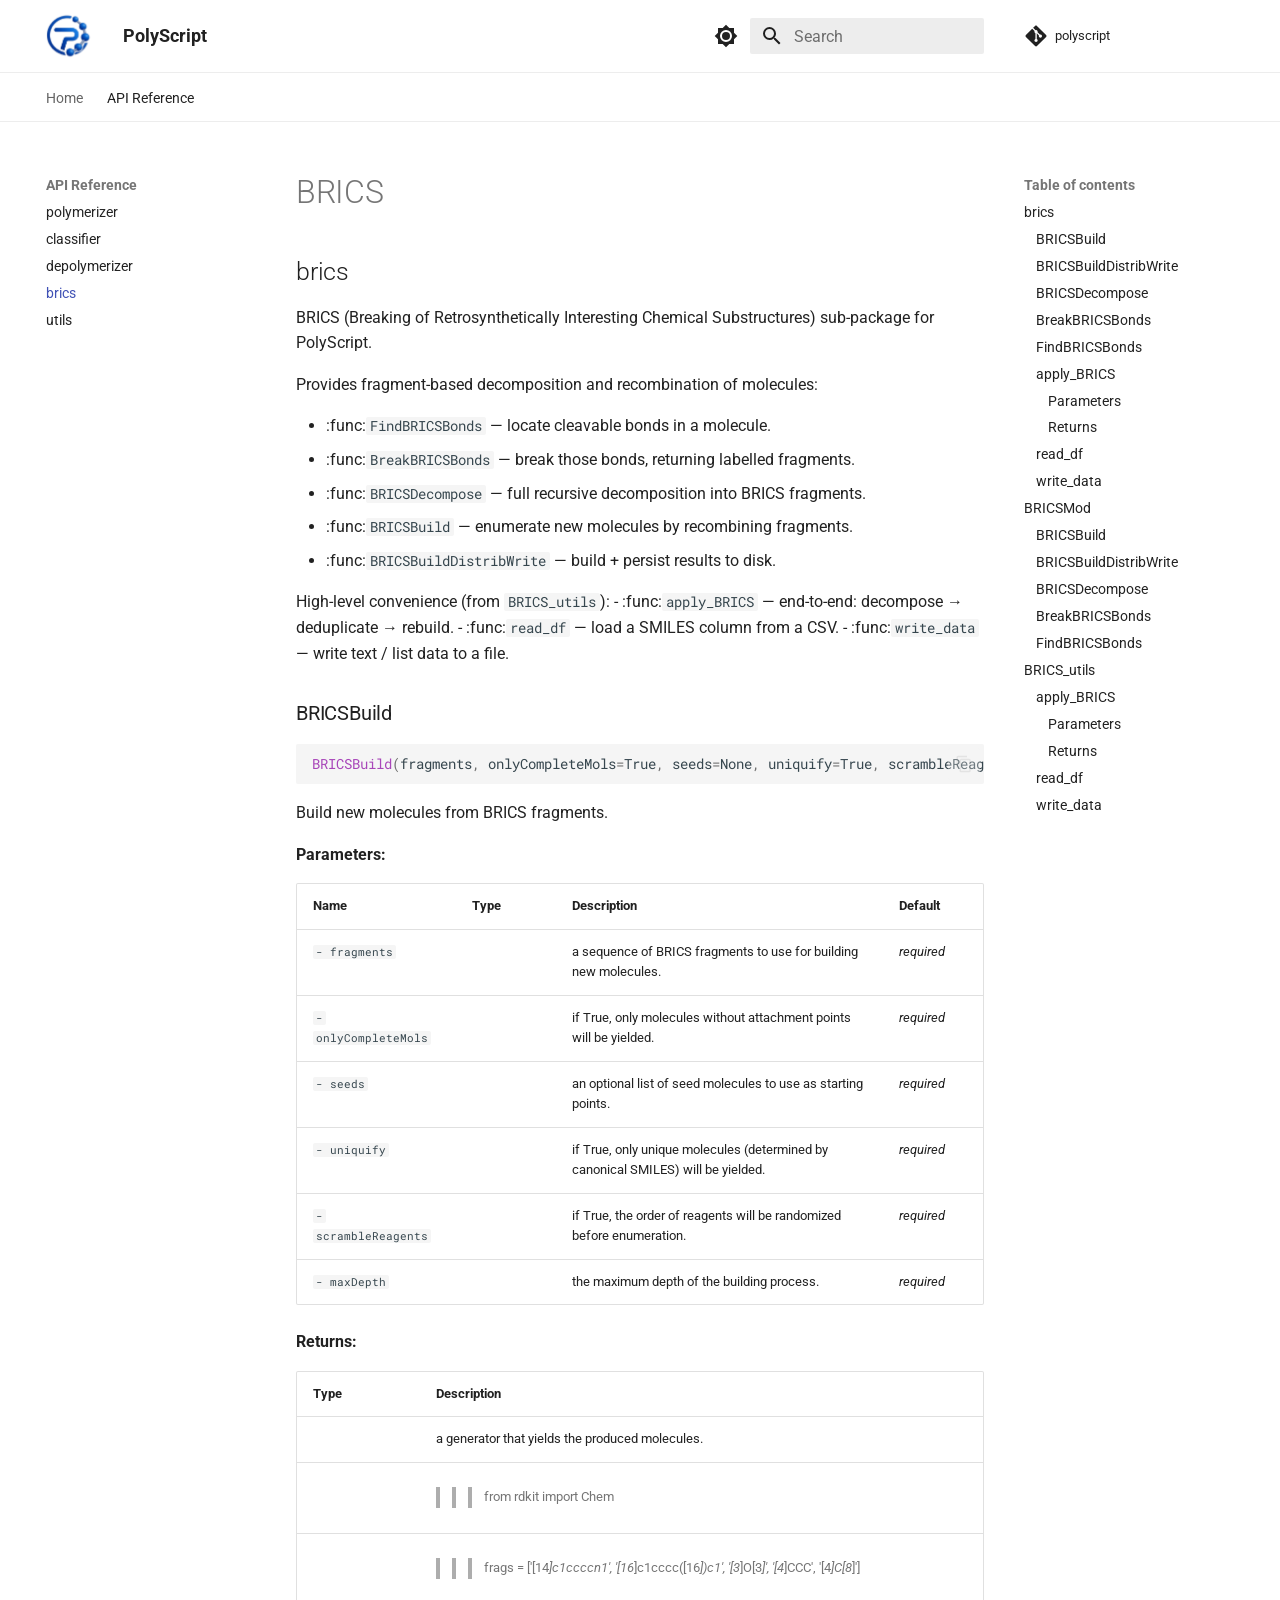
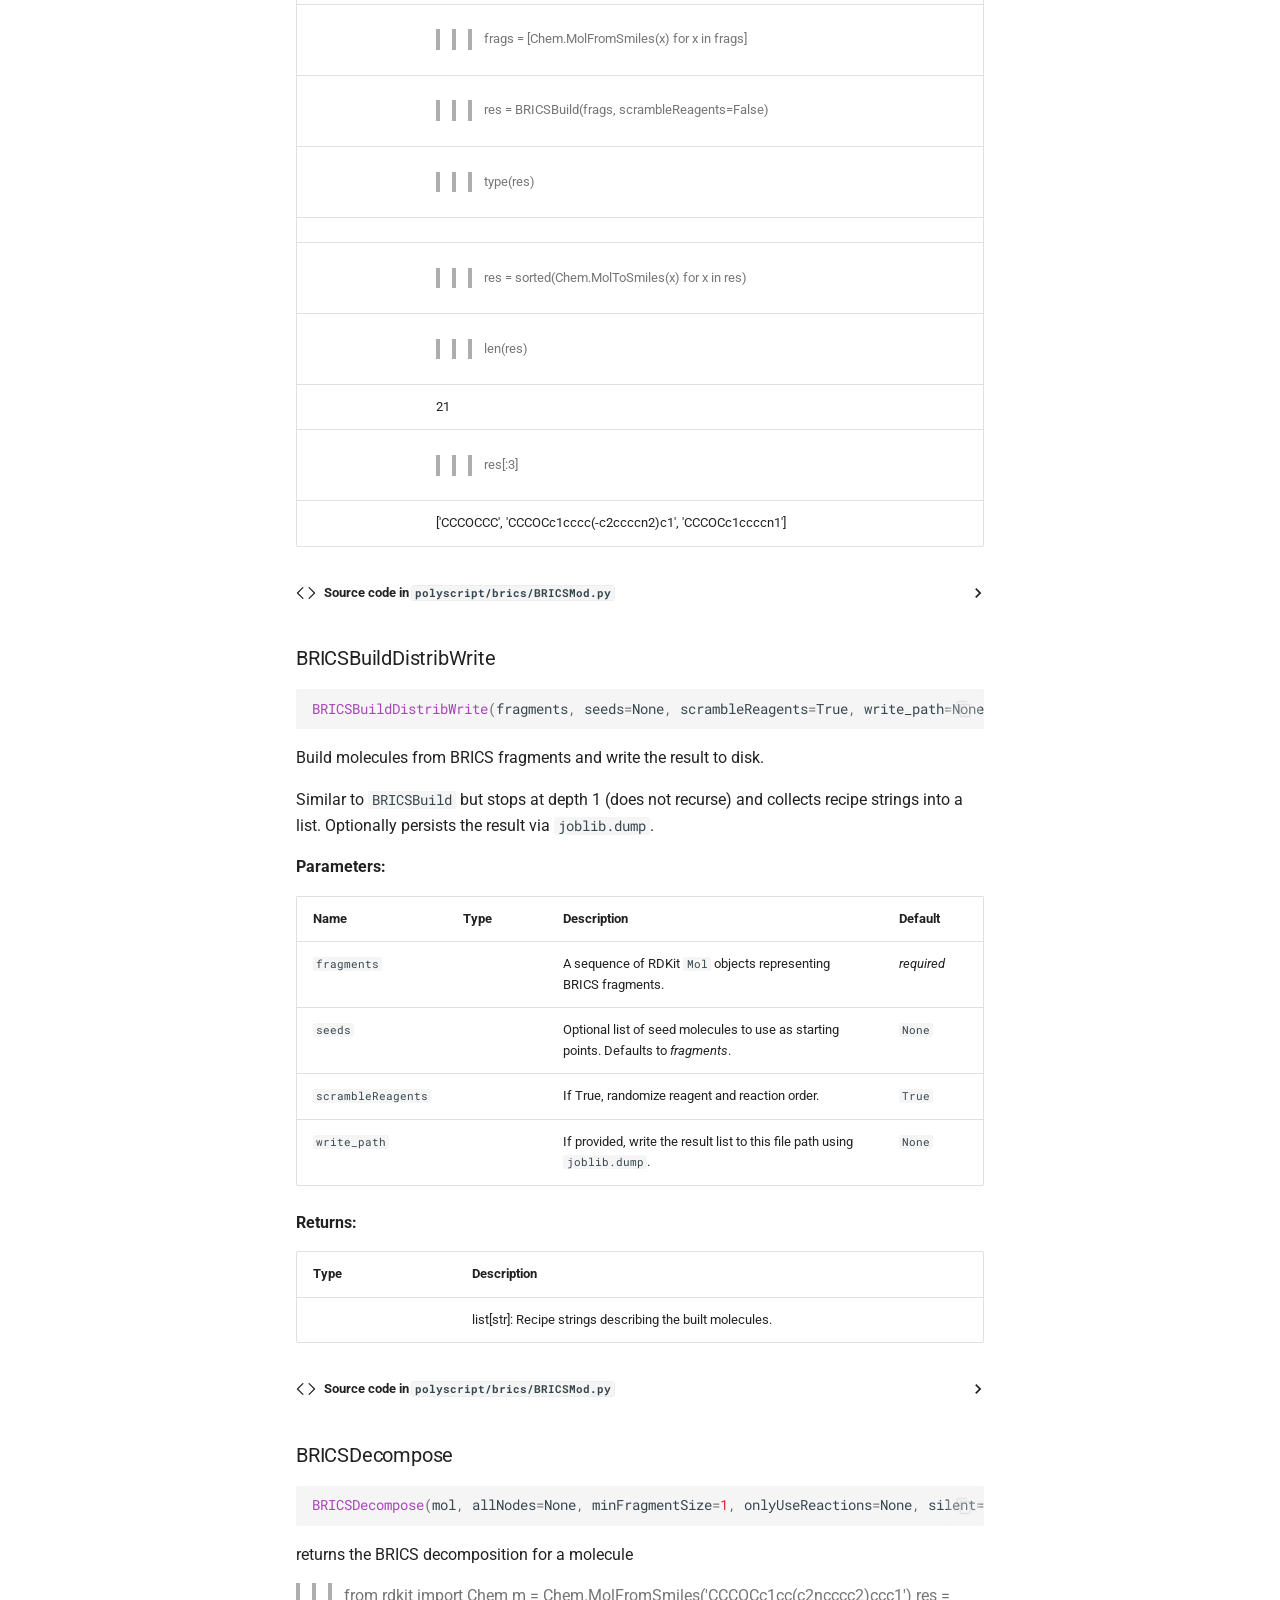
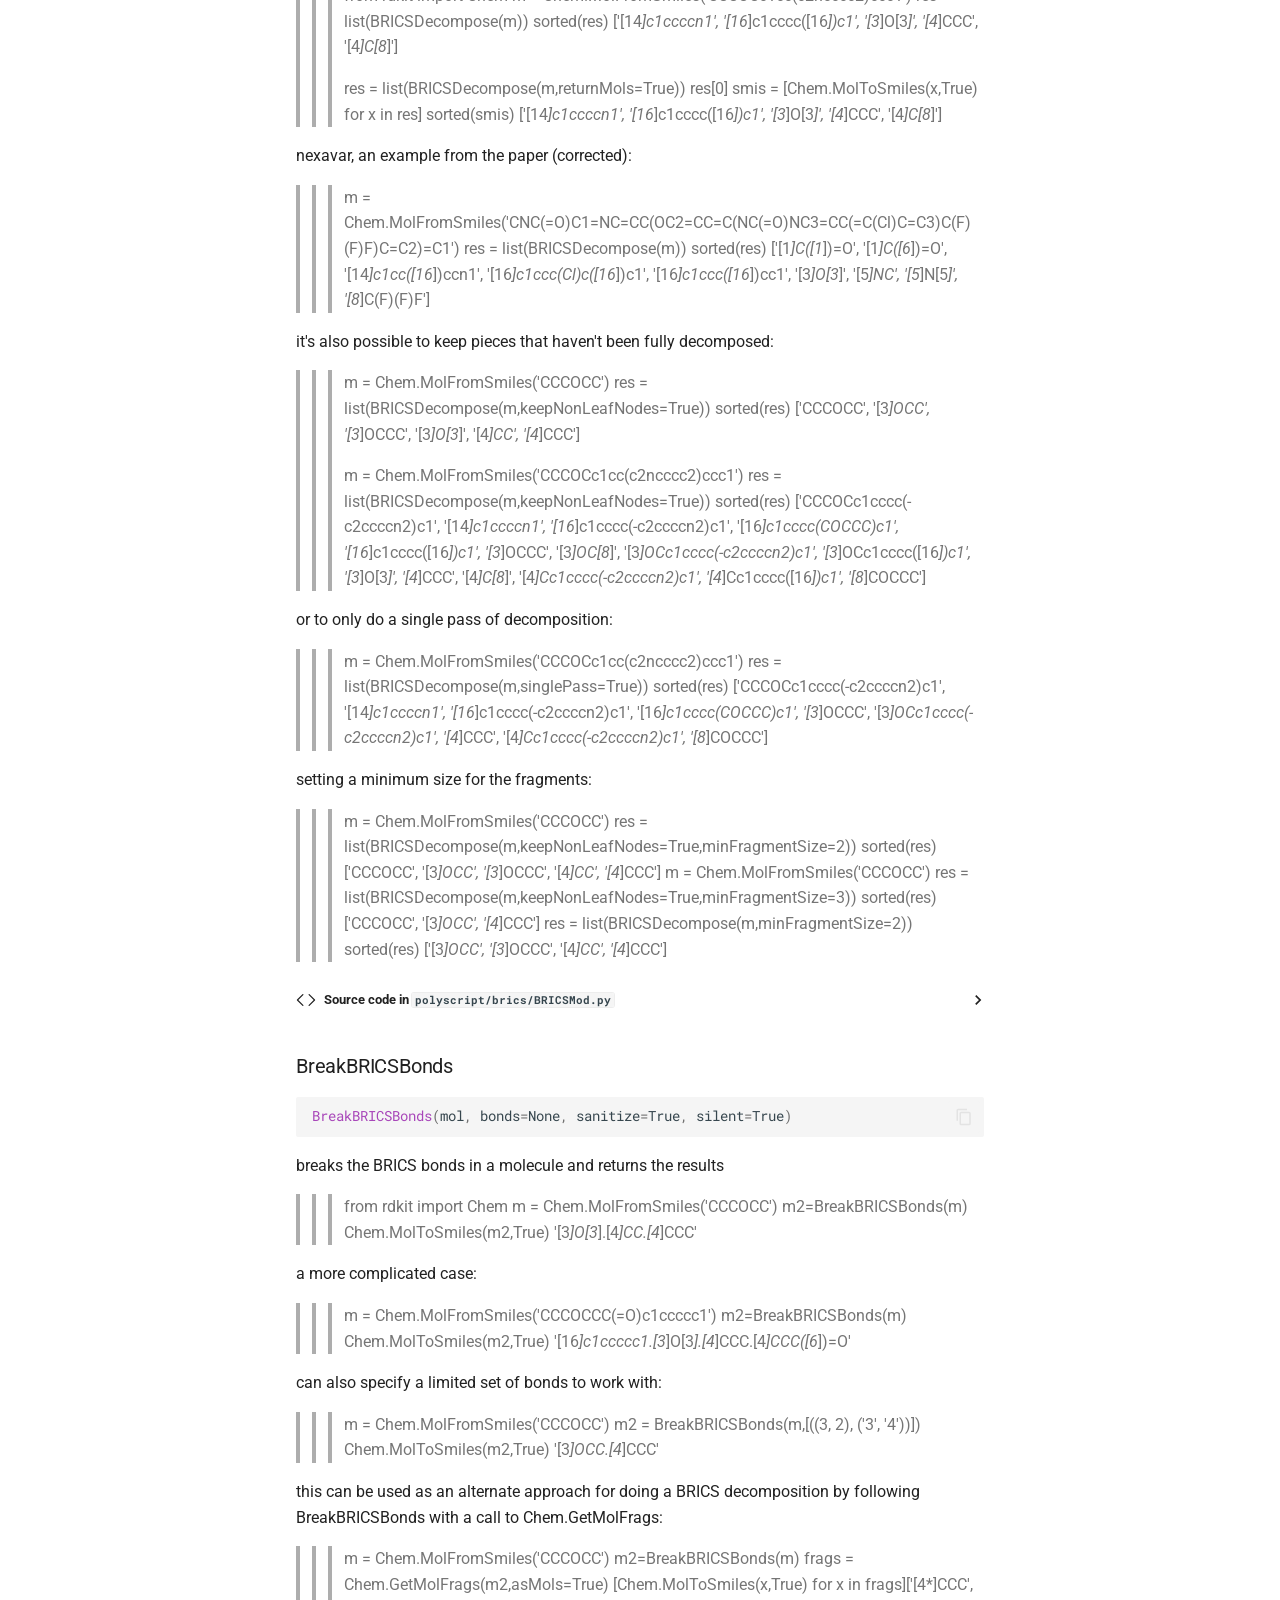
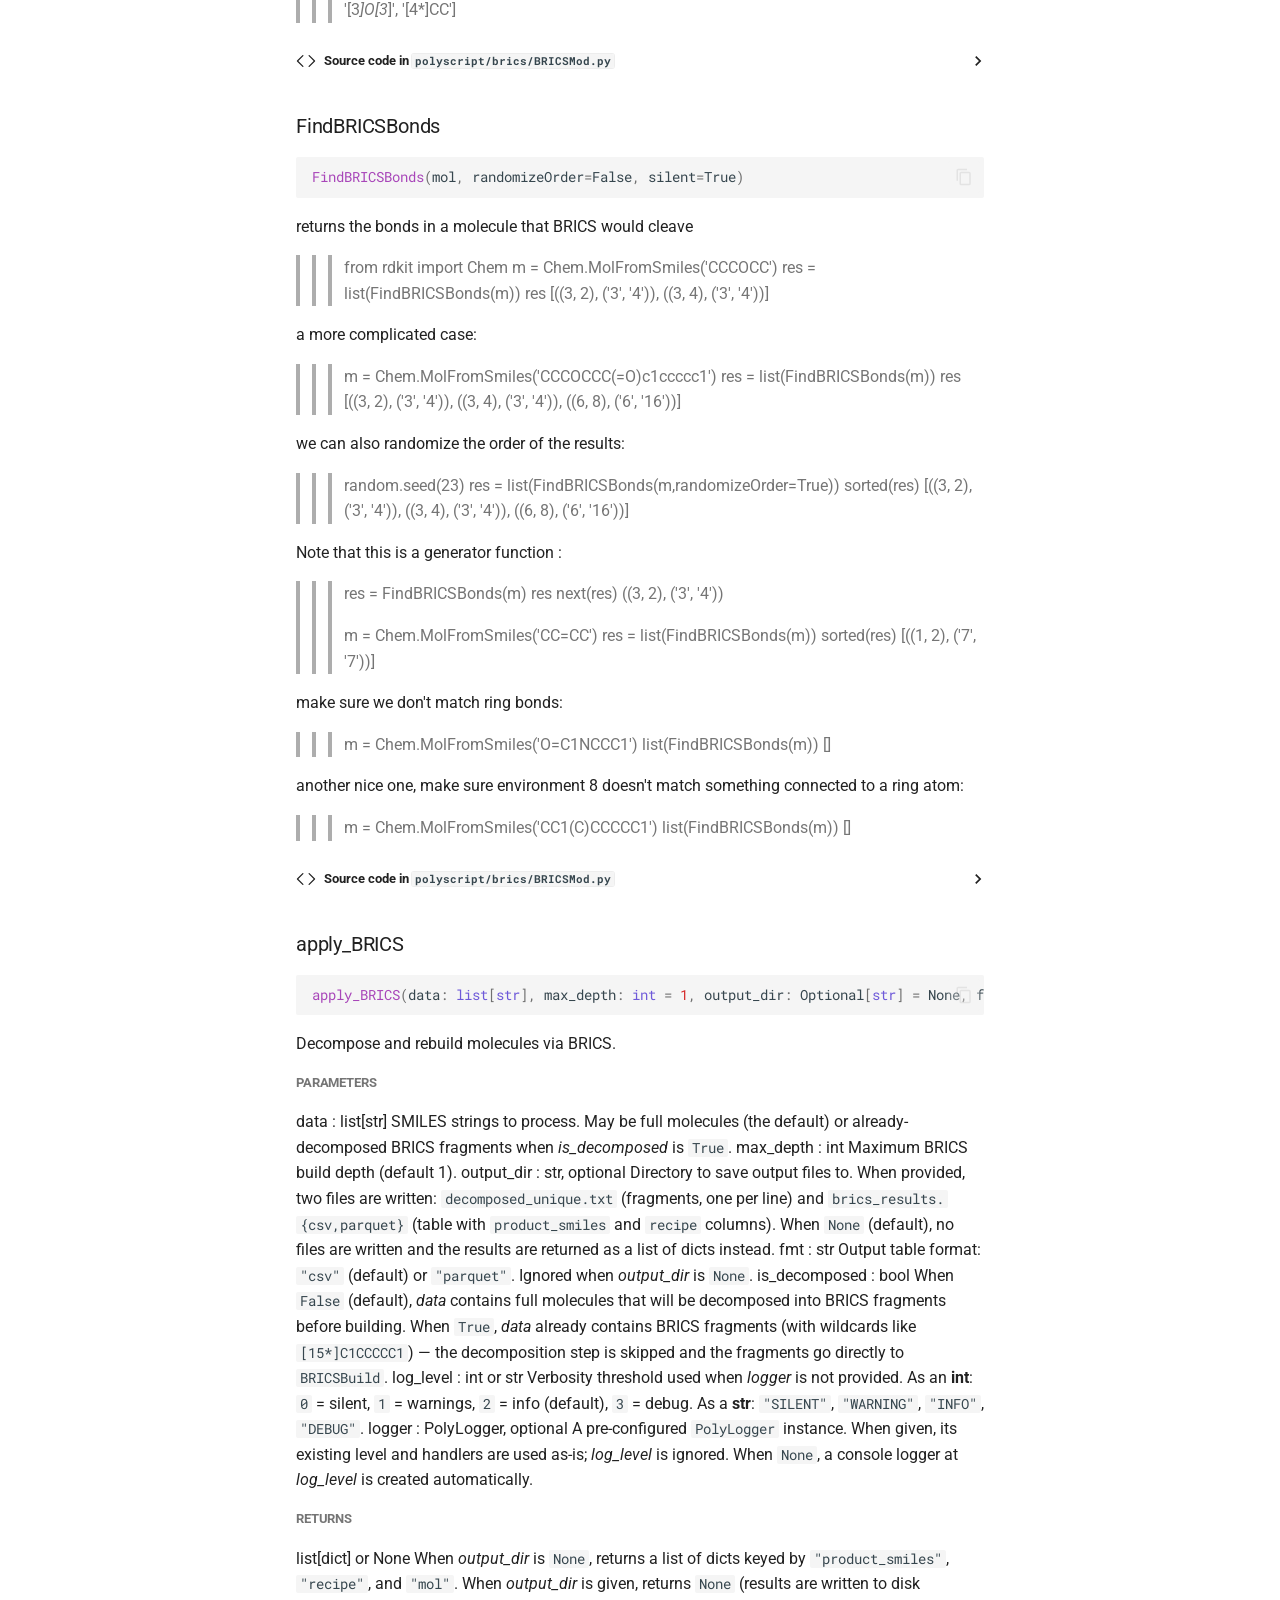
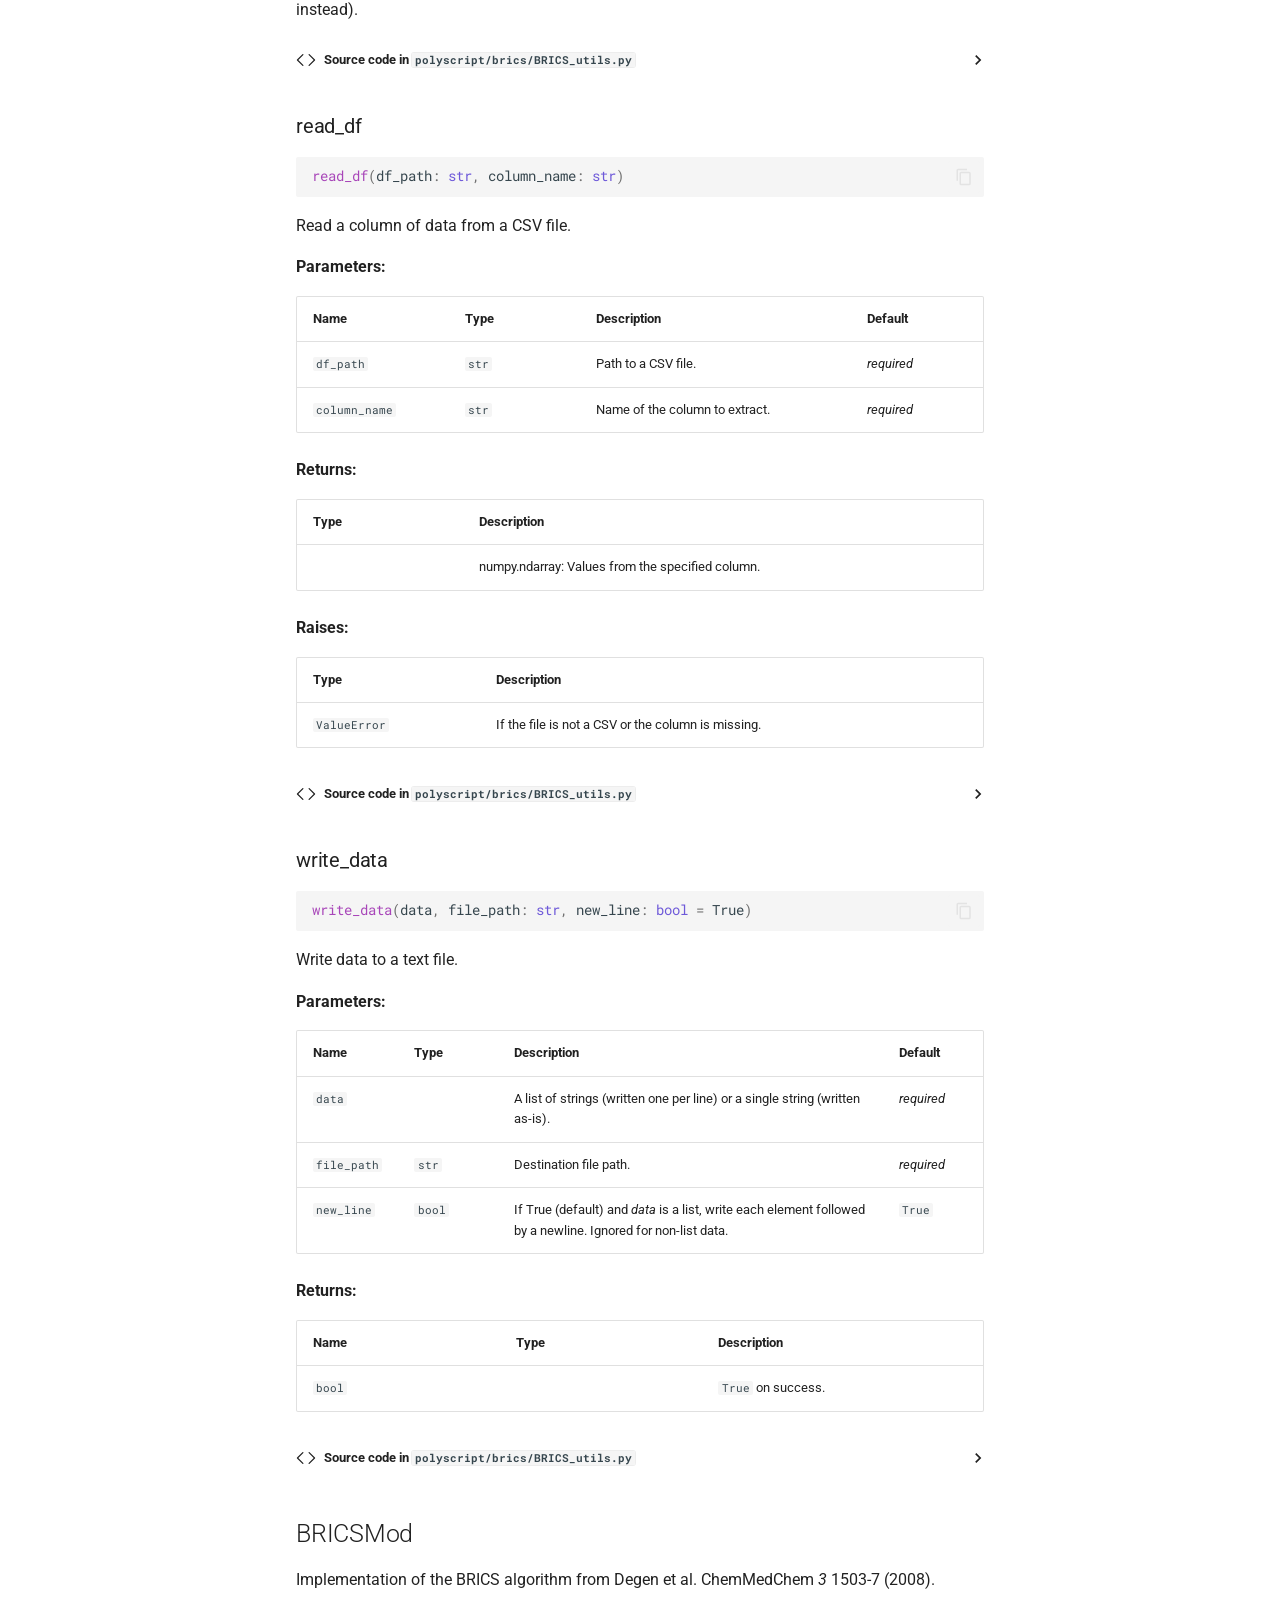
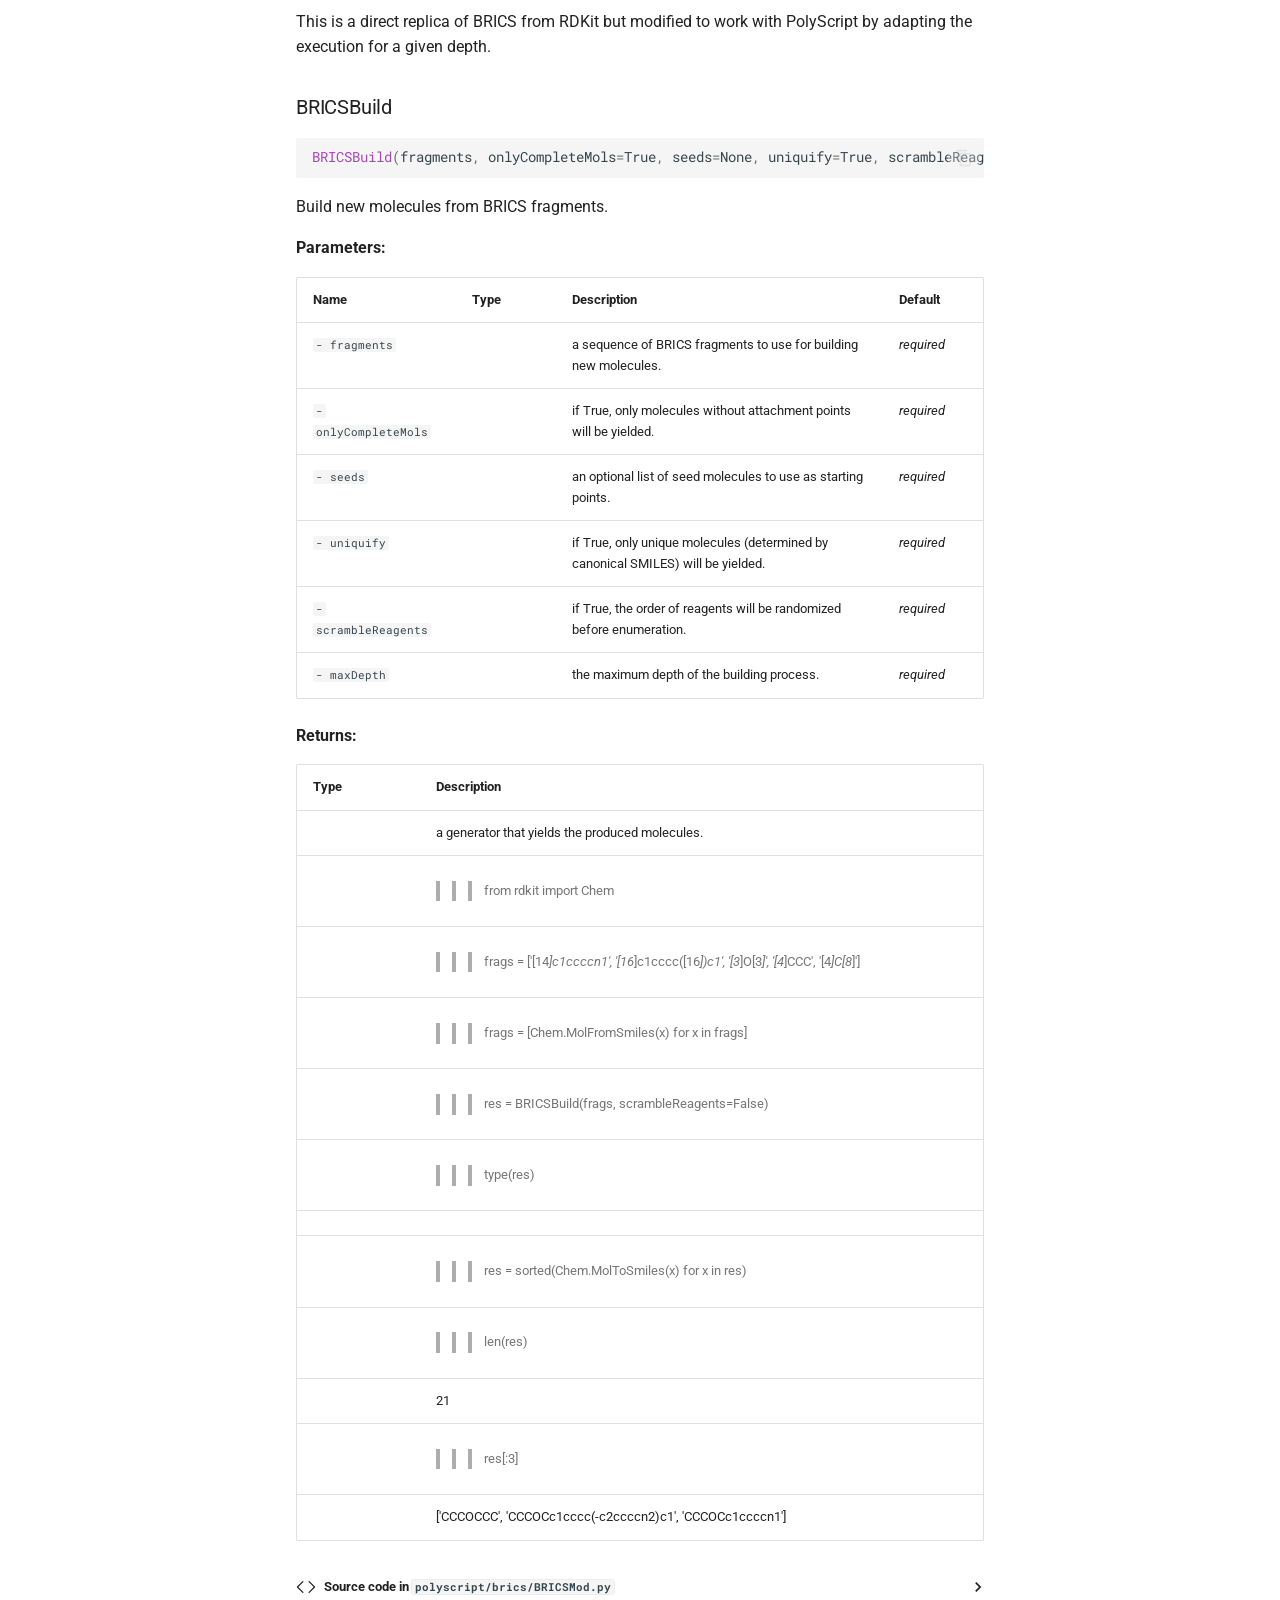
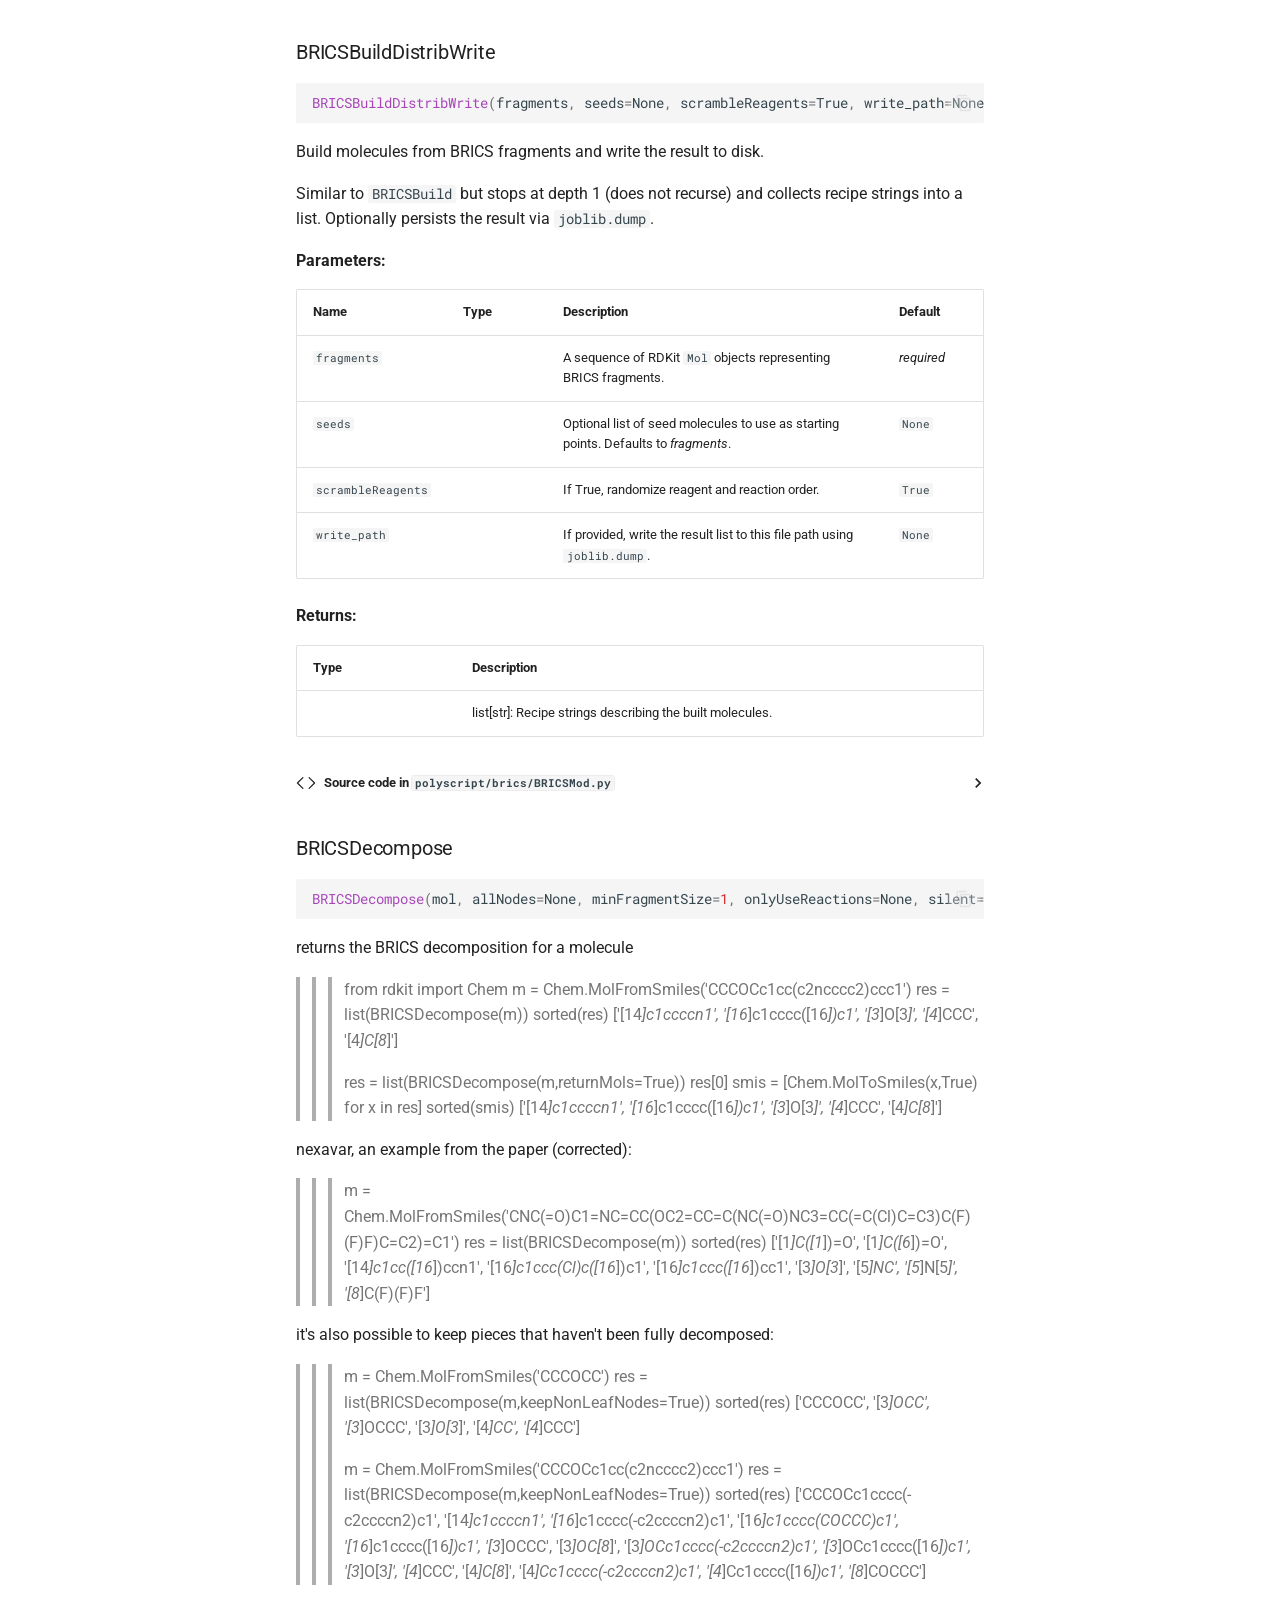
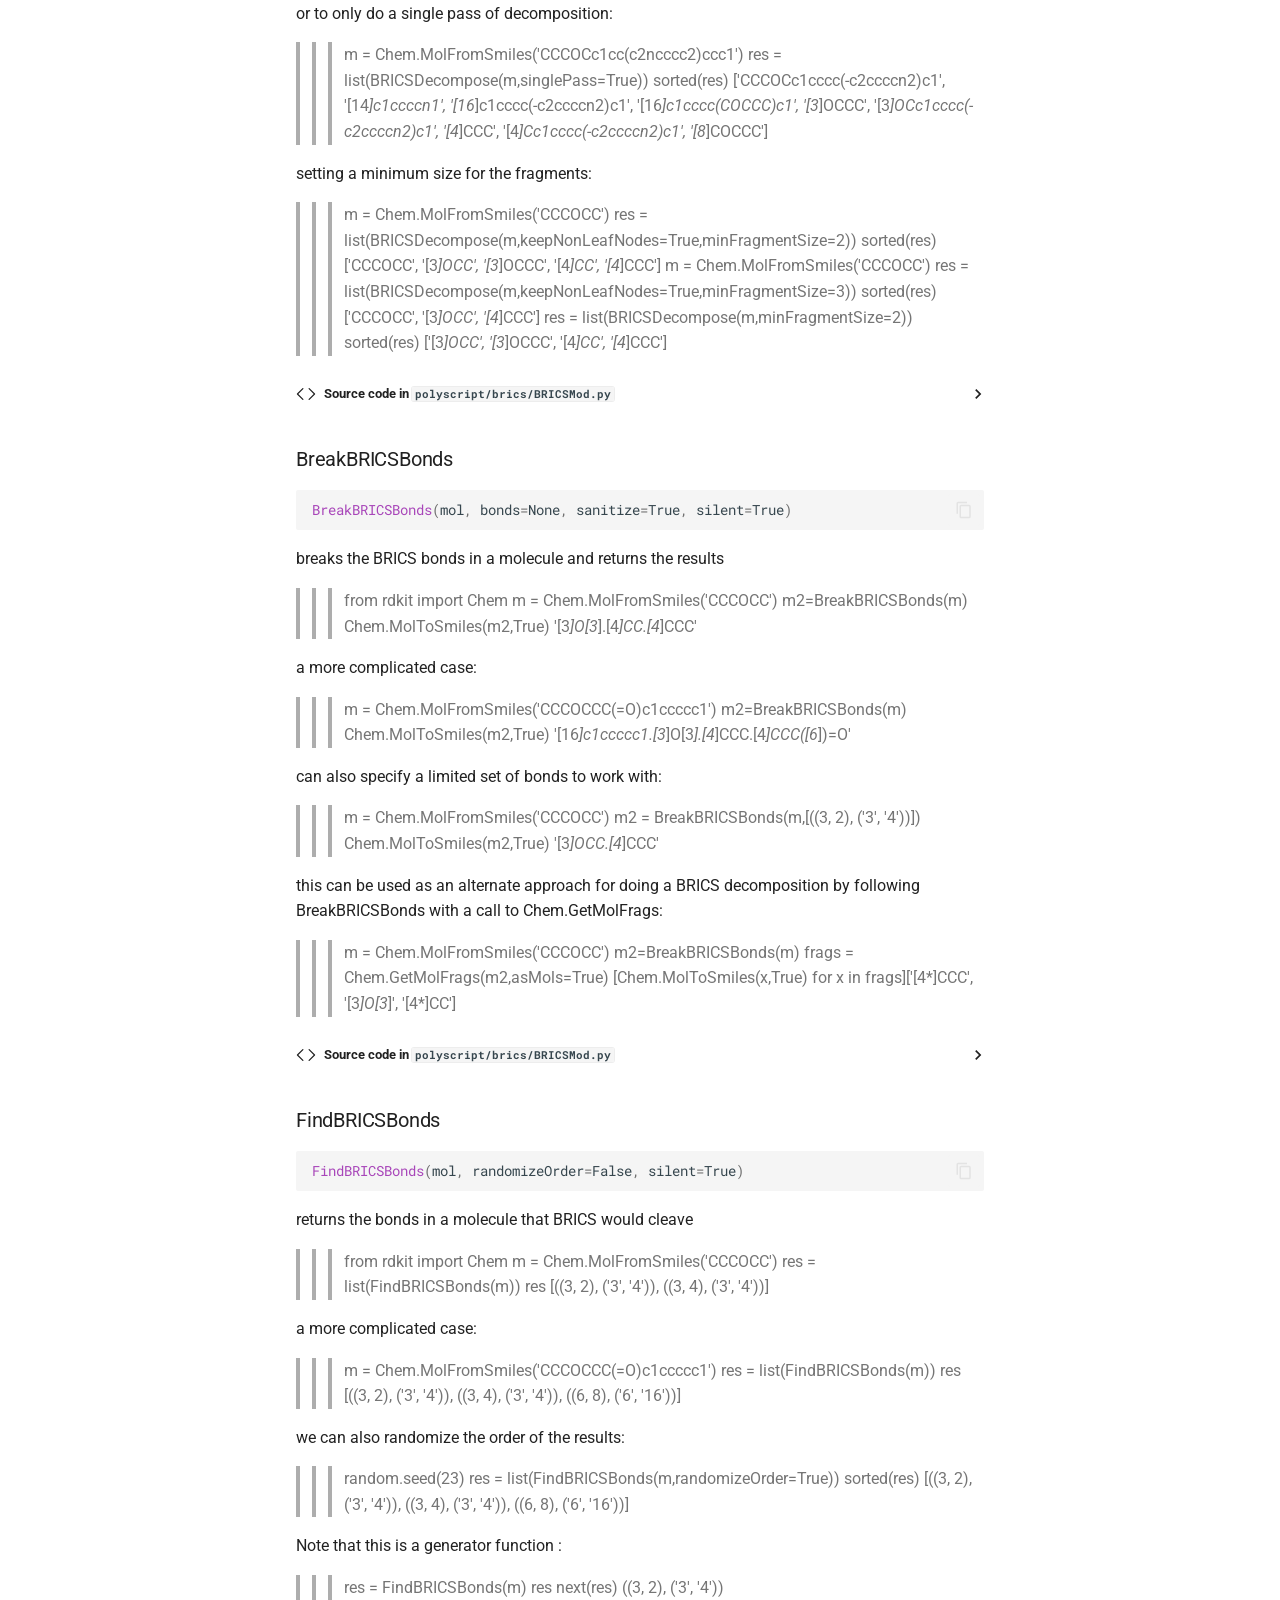
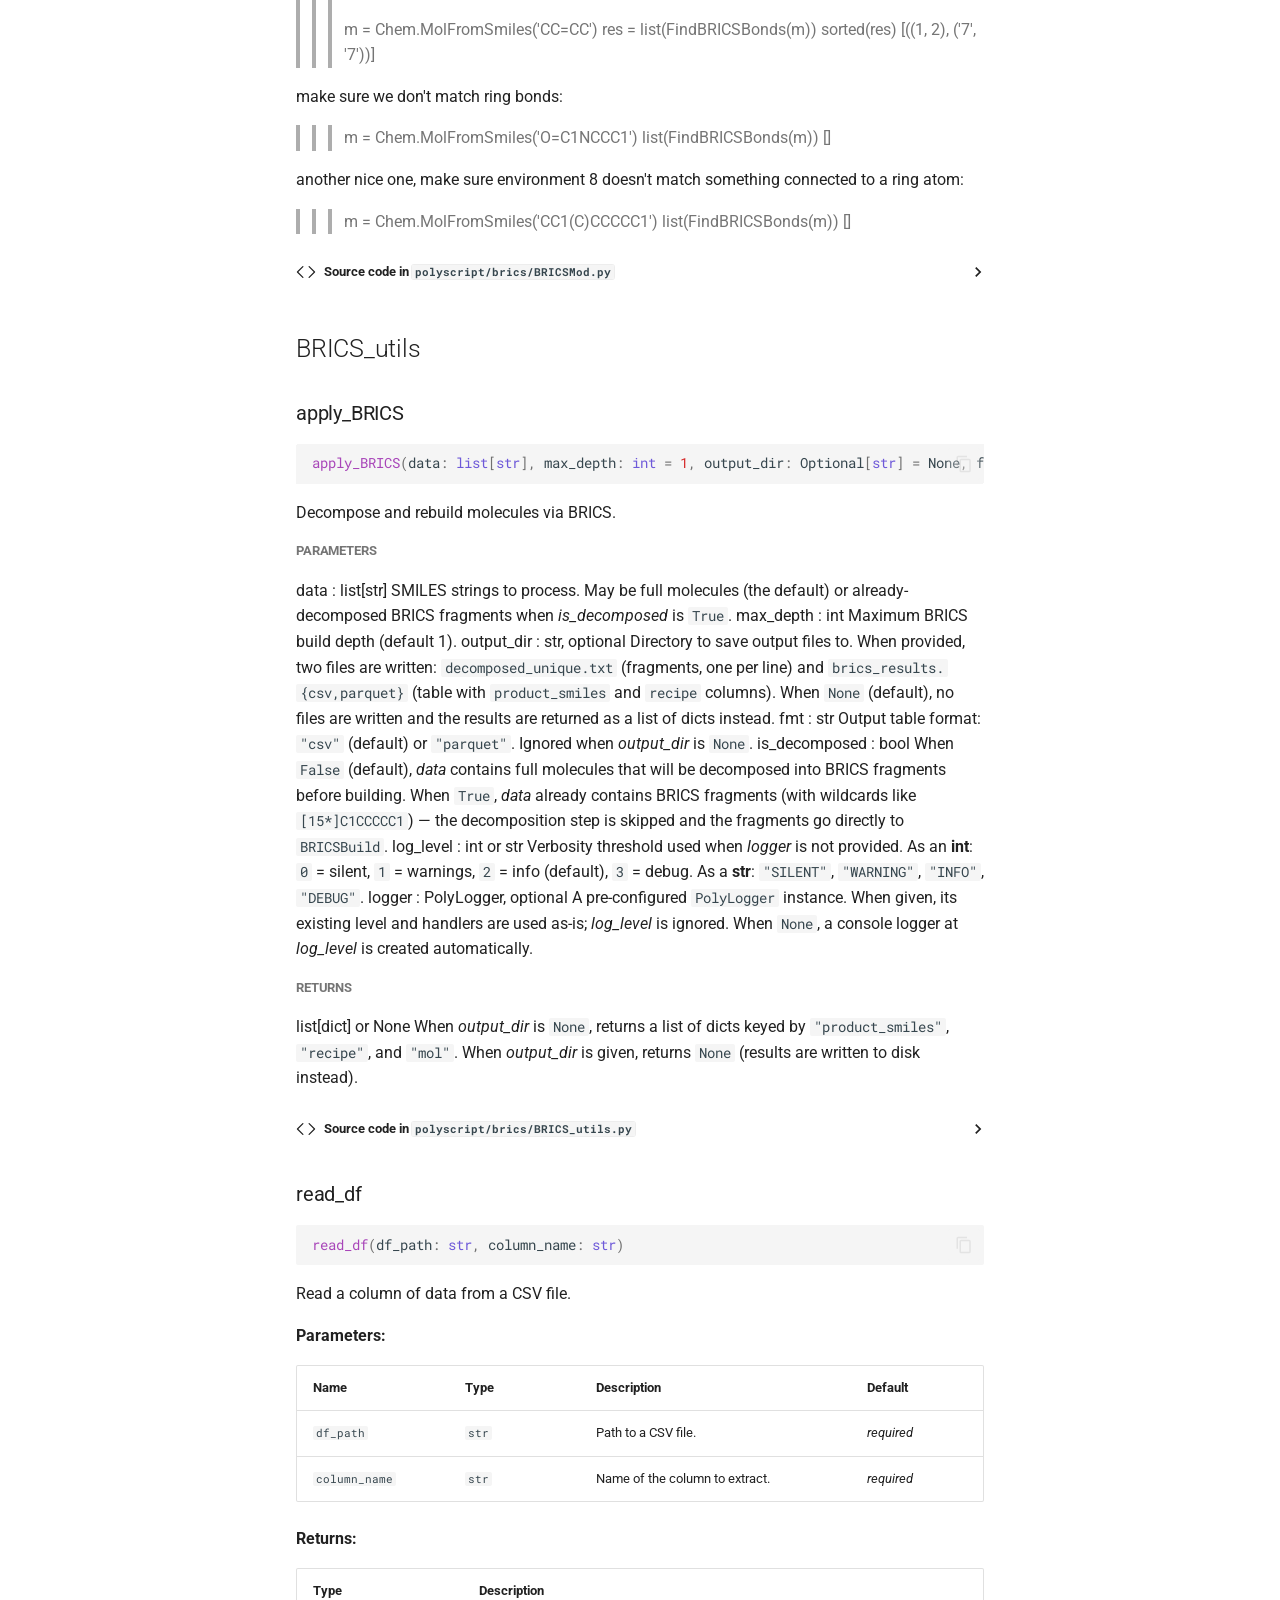
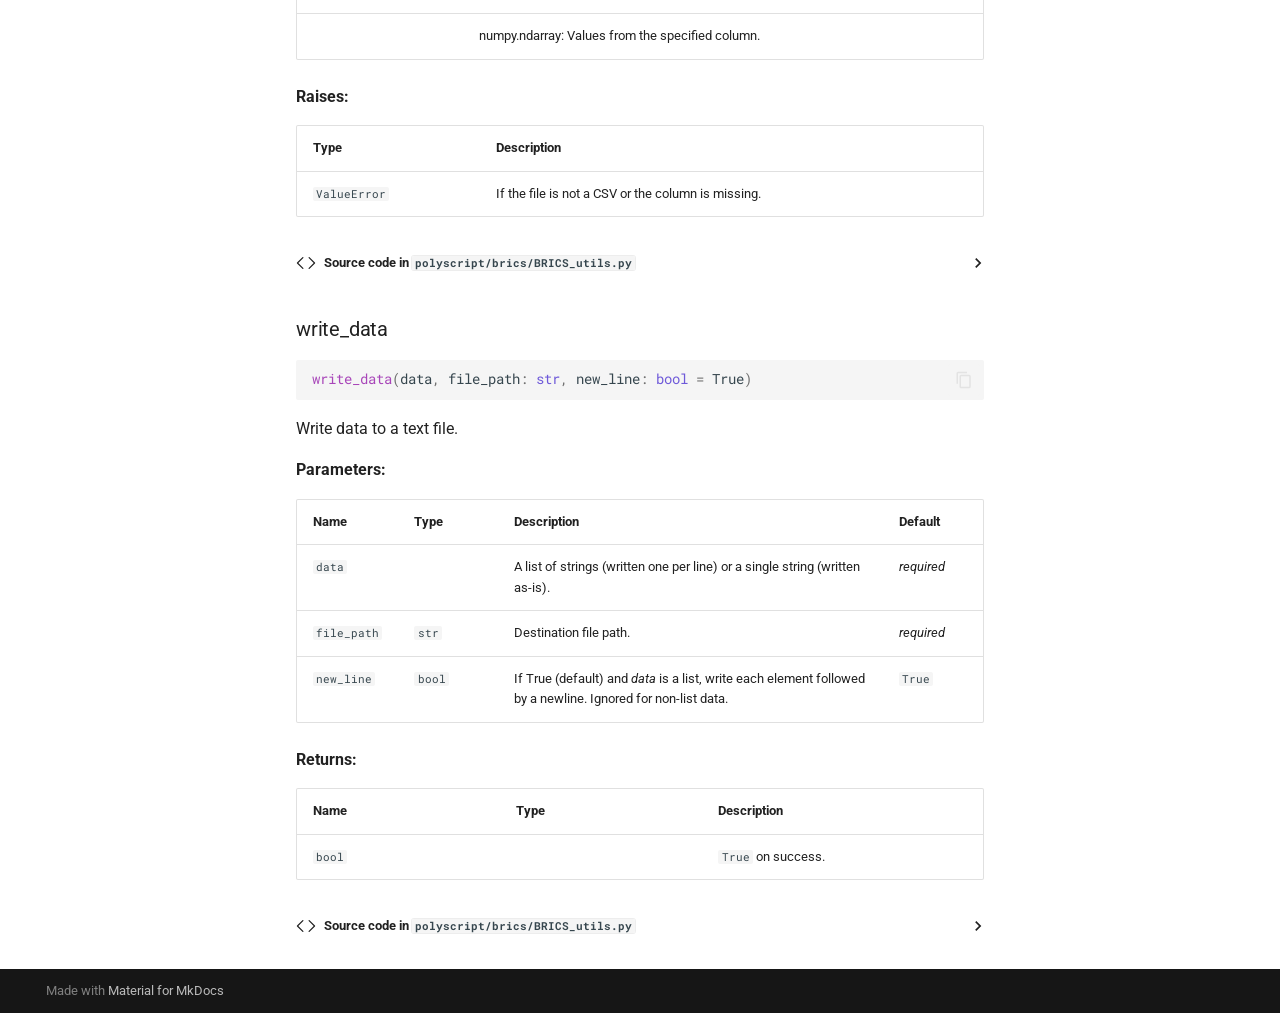
==== api/brics/index.html @ 20aeb59d "Deployed be1f1ae with MkDocs version: 1.6.1" ====
<!doctype html>
<html lang="en" class="no-js">
  <head>
    
      <meta charset="utf-8">
      <meta name="viewport" content="width=device-width,initial-scale=1">
      
        <meta name="description" content="An optimized virtual polymerization framework that utilizes a custom polymer representation to induce better programmability for the chain formation.">
      
      
        <meta name="author" content="PolyScript Contributors">
      
      
      
        <link rel="prev" href="../depolymerizer/">
      
      
        <link rel="next" href="../utils/">
      
      
        
      
      
      <link rel="icon" href="../../assets/logo.png">
      <meta name="generator" content="mkdocs-1.6.1, mkdocs-material-9.7.7">
    
    
      
        <title>brics - PolyScript</title>
      
    
    
      <link rel="stylesheet" href="../../assets/stylesheets/main.ec1eaa64.min.css">
      
        
        <link rel="stylesheet" href="../../assets/stylesheets/palette.ab4e12ef.min.css">
      
      


    
    
      
    
    
      
        
        
        <link rel="preconnect" href="https://fonts.gstatic.com" crossorigin>
        <link rel="stylesheet" href="https://fonts.googleapis.com/css?family=Roboto:300,300i,400,400i,700,700i%7CRoboto+Mono:400,400i,700,700i&display=fallback">
        <style>:root{--md-text-font:"Roboto";--md-code-font:"Roboto Mono"}</style>
      
    
    
      <link rel="stylesheet" href="../../assets/_mkdocstrings.css">
    
      <link rel="stylesheet" href="../../stylesheets/extra.css">
    
    <script>__md_scope=new URL("../..",location),__md_hash=e=>[...e].reduce(((e,_)=>(e<<5)-e+_.charCodeAt(0)),0),__md_get=(e,_=localStorage,t=__md_scope)=>JSON.parse(_.getItem(t.pathname+"."+e)),__md_set=(e,_,t=localStorage,a=__md_scope)=>{try{t.setItem(a.pathname+"."+e,JSON.stringify(_))}catch(e){}}</script>
    
      

    
    
  </head>
  
  
    
    
      
    
    
    
    
    <body dir="ltr" data-md-color-scheme="default" data-md-color-primary="white" data-md-color-accent="indigo">
  
    
    <input class="md-toggle" data-md-toggle="drawer" type="checkbox" id="__drawer" autocomplete="off">
    <input class="md-toggle" data-md-toggle="search" type="checkbox" id="__search" autocomplete="off">
    <label class="md-overlay" for="__drawer"></label>
    <div data-md-component="skip">
      
        
        <a href="#brics" class="md-skip">
          Skip to content
        </a>
      
    </div>
    <div data-md-component="announce">
      
    </div>
    
    
      

<header class="md-header" data-md-component="header">
  <nav class="md-header__inner md-grid" aria-label="Header">
    <a href="../.." title="PolyScript" class="md-header__button md-logo" aria-label="PolyScript" data-md-component="logo">
      
  <img src="../../assets/logo.png" alt="logo">

    </a>
    <label class="md-header__button md-icon" for="__drawer">
      
      <svg xmlns="http://www.w3.org/2000/svg" viewBox="0 0 24 24"><path d="M3 6h18v2H3zm0 5h18v2H3zm0 5h18v2H3z"/></svg>
    </label>
    <div class="md-header__title" data-md-component="header-title">
      <div class="md-header__ellipsis">
        <div class="md-header__topic">
          <span class="md-ellipsis">
            PolyScript
          </span>
        </div>
        <div class="md-header__topic" data-md-component="header-topic">
          <span class="md-ellipsis">
            
              brics
            
          </span>
        </div>
      </div>
    </div>
    
      
        <form class="md-header__option" data-md-component="palette">
  
    
    
    
    <input class="md-option" data-md-color-media="" data-md-color-scheme="default" data-md-color-primary="white" data-md-color-accent="indigo"  aria-label="Switch to dark mode"  type="radio" name="__palette" id="__palette_0">
    
      <label class="md-header__button md-icon" title="Switch to dark mode" for="__palette_1" hidden>
        <svg xmlns="http://www.w3.org/2000/svg" viewBox="0 0 24 24"><path d="M12 8a4 4 0 0 0-4 4 4 4 0 0 0 4 4 4 4 0 0 0 4-4 4 4 0 0 0-4-4m0 10a6 6 0 0 1-6-6 6 6 0 0 1 6-6 6 6 0 0 1 6 6 6 6 0 0 1-6 6m8-9.31V4h-4.69L12 .69 8.69 4H4v4.69L.69 12 4 15.31V20h4.69L12 23.31 15.31 20H20v-4.69L23.31 12z"/></svg>
      </label>
    
  
    
    
    
    <input class="md-option" data-md-color-media="" data-md-color-scheme="slate" data-md-color-primary="black" data-md-color-accent="indigo"  aria-label="Switch to light mode"  type="radio" name="__palette" id="__palette_1">
    
      <label class="md-header__button md-icon" title="Switch to light mode" for="__palette_0" hidden>
        <svg xmlns="http://www.w3.org/2000/svg" viewBox="0 0 24 24"><path d="M12 18c-.89 0-1.74-.2-2.5-.55C11.56 16.5 13 14.42 13 12s-1.44-4.5-3.5-5.45C10.26 6.2 11.11 6 12 6a6 6 0 0 1 6 6 6 6 0 0 1-6 6m8-9.31V4h-4.69L12 .69 8.69 4H4v4.69L.69 12 4 15.31V20h4.69L12 23.31 15.31 20H20v-4.69L23.31 12z"/></svg>
      </label>
    
  
</form>
      
    
    
      <script>var palette=__md_get("__palette");if(palette&&palette.color){if("(prefers-color-scheme)"===palette.color.media){var media=matchMedia("(prefers-color-scheme: light)"),input=document.querySelector(media.matches?"[data-md-color-media='(prefers-color-scheme: light)']":"[data-md-color-media='(prefers-color-scheme: dark)']");palette.color.media=input.getAttribute("data-md-color-media"),palette.color.scheme=input.getAttribute("data-md-color-scheme"),palette.color.primary=input.getAttribute("data-md-color-primary"),palette.color.accent=input.getAttribute("data-md-color-accent")}for(var[key,value]of Object.entries(palette.color))document.body.setAttribute("data-md-color-"+key,value)}</script>
    
    
    
      
      
        <label class="md-header__button md-icon" for="__search">
          
          <svg xmlns="http://www.w3.org/2000/svg" viewBox="0 0 24 24"><path d="M9.5 3A6.5 6.5 0 0 1 16 9.5c0 1.61-.59 3.09-1.56 4.23l.27.27h.79l5 5-1.5 1.5-5-5v-.79l-.27-.27A6.52 6.52 0 0 1 9.5 16 6.5 6.5 0 0 1 3 9.5 6.5 6.5 0 0 1 9.5 3m0 2C7 5 5 7 5 9.5S7 14 9.5 14 14 12 14 9.5 12 5 9.5 5"/></svg>
        </label>
        <div class="md-search" data-md-component="search" role="dialog">
  <label class="md-search__overlay" for="__search"></label>
  <div class="md-search__inner" role="search">
    <form class="md-search__form" name="search">
      <input type="text" class="md-search__input" name="query" aria-label="Search" placeholder="Search" autocapitalize="off" autocorrect="off" autocomplete="off" spellcheck="false" data-md-component="search-query" required>
      <label class="md-search__icon md-icon" for="__search">
        
        <svg xmlns="http://www.w3.org/2000/svg" viewBox="0 0 24 24"><path d="M9.5 3A6.5 6.5 0 0 1 16 9.5c0 1.61-.59 3.09-1.56 4.23l.27.27h.79l5 5-1.5 1.5-5-5v-.79l-.27-.27A6.52 6.52 0 0 1 9.5 16 6.5 6.5 0 0 1 3 9.5 6.5 6.5 0 0 1 9.5 3m0 2C7 5 5 7 5 9.5S7 14 9.5 14 14 12 14 9.5 12 5 9.5 5"/></svg>
        
        <svg xmlns="http://www.w3.org/2000/svg" viewBox="0 0 24 24"><path d="M20 11v2H8l5.5 5.5-1.42 1.42L4.16 12l7.92-7.92L13.5 5.5 8 11z"/></svg>
      </label>
      <nav class="md-search__options" aria-label="Search">
        
        <button type="reset" class="md-search__icon md-icon" title="Clear" aria-label="Clear" tabindex="-1">
          
          <svg xmlns="http://www.w3.org/2000/svg" viewBox="0 0 24 24"><path d="M19 6.41 17.59 5 12 10.59 6.41 5 5 6.41 10.59 12 5 17.59 6.41 19 12 13.41 17.59 19 19 17.59 13.41 12z"/></svg>
        </button>
      </nav>
      
        <div class="md-search__suggest" data-md-component="search-suggest"></div>
      
    </form>
    <div class="md-search__output">
      <div class="md-search__scrollwrap" tabindex="0" data-md-scrollfix>
        <div class="md-search-result" data-md-component="search-result">
          <div class="md-search-result__meta">
            Initializing search
          </div>
          <ol class="md-search-result__list" role="presentation"></ol>
        </div>
      </div>
    </div>
  </div>
</div>
      
    
    
      <div class="md-header__source">
        <a href="https://github.com/user/polyscript" title="Go to repository" class="md-source" data-md-component="source">
  <div class="md-source__icon md-icon">
    
    <svg xmlns="http://www.w3.org/2000/svg" viewBox="0 0 448 512"><!--! Font Awesome Free 7.1.0 by @fontawesome - https://fontawesome.com License - https://fontawesome.com/license/free (Icons: CC BY 4.0, Fonts: SIL OFL 1.1, Code: MIT License) Copyright 2025 Fonticons, Inc.--><path d="M439.6 236.1 244 40.5c-5.4-5.5-12.8-8.5-20.4-8.5s-15 3-20.4 8.4L162.5 81l51.5 51.5c27.1-9.1 52.7 16.8 43.4 43.7l49.7 49.7c34.2-11.8 61.2 31 35.5 56.7-26.5 26.5-70.2-2.9-56-37.3L240.3 199v121.9c25.3 12.5 22.3 41.8 9.1 55-6.4 6.4-15.2 10.1-24.3 10.1s-17.8-3.6-24.3-10.1c-17.6-17.6-11.1-46.9 11.2-56v-123c-20.8-8.5-24.6-30.7-18.6-45L142.6 101 8.5 235.1C3 240.6 0 247.9 0 255.5s3 15 8.5 20.4l195.6 195.7c5.4 5.4 12.7 8.4 20.4 8.4s15-3 20.4-8.4l194.7-194.7c5.4-5.4 8.4-12.8 8.4-20.4s-3-15-8.4-20.4"/></svg>
  </div>
  <div class="md-source__repository">
    polyscript
  </div>
</a>
      </div>
    
  </nav>
  
</header>
    
    <div class="md-container" data-md-component="container">
      
      
        
          
            
<nav class="md-tabs" aria-label="Tabs" data-md-component="tabs">
  <div class="md-grid">
    <ul class="md-tabs__list">
      
        
  
  
  
  
    <li class="md-tabs__item">
      <a href="../.." class="md-tabs__link">
        
  
  
    
  
  Home

      </a>
    </li>
  

      
        
  
  
  
    
  
  
    
    
      <li class="md-tabs__item md-tabs__item--active">
        <a href="../polymerizer/" class="md-tabs__link">
          
  
  
    
  
  API Reference

        </a>
      </li>
    
  

      
    </ul>
  </div>
</nav>
          
        
      
      <main class="md-main" data-md-component="main">
        <div class="md-main__inner md-grid">
          
            
              
              <div class="md-sidebar md-sidebar--primary" data-md-component="sidebar" data-md-type="navigation" >
                <div class="md-sidebar__scrollwrap">
                  <div class="md-sidebar__inner">
                    


  


<nav class="md-nav md-nav--primary md-nav--lifted" aria-label="Navigation" data-md-level="0">
  <label class="md-nav__title" for="__drawer">
    <a href="../.." title="PolyScript" class="md-nav__button md-logo" aria-label="PolyScript" data-md-component="logo">
      
  <img src="../../assets/logo.png" alt="logo">

    </a>
    PolyScript
  </label>
  
    <div class="md-nav__source">
      <a href="https://github.com/user/polyscript" title="Go to repository" class="md-source" data-md-component="source">
  <div class="md-source__icon md-icon">
    
    <svg xmlns="http://www.w3.org/2000/svg" viewBox="0 0 448 512"><!--! Font Awesome Free 7.1.0 by @fontawesome - https://fontawesome.com License - https://fontawesome.com/license/free (Icons: CC BY 4.0, Fonts: SIL OFL 1.1, Code: MIT License) Copyright 2025 Fonticons, Inc.--><path d="M439.6 236.1 244 40.5c-5.4-5.5-12.8-8.5-20.4-8.5s-15 3-20.4 8.4L162.5 81l51.5 51.5c27.1-9.1 52.7 16.8 43.4 43.7l49.7 49.7c34.2-11.8 61.2 31 35.5 56.7-26.5 26.5-70.2-2.9-56-37.3L240.3 199v121.9c25.3 12.5 22.3 41.8 9.1 55-6.4 6.4-15.2 10.1-24.3 10.1s-17.8-3.6-24.3-10.1c-17.6-17.6-11.1-46.9 11.2-56v-123c-20.8-8.5-24.6-30.7-18.6-45L142.6 101 8.5 235.1C3 240.6 0 247.9 0 255.5s3 15 8.5 20.4l195.6 195.7c5.4 5.4 12.7 8.4 20.4 8.4s15-3 20.4-8.4l194.7-194.7c5.4-5.4 8.4-12.8 8.4-20.4s-3-15-8.4-20.4"/></svg>
  </div>
  <div class="md-source__repository">
    polyscript
  </div>
</a>
    </div>
  
  <ul class="md-nav__list" data-md-scrollfix>
    
      
      
  
  
  
  
    <li class="md-nav__item">
      <a href="../.." class="md-nav__link">
        
  
  
  <span class="md-ellipsis">
    
  
    Home
  

    
  </span>
  
  

      </a>
    </li>
  

    
      
      
  
  
    
  
  
  
    
    
      
        
      
        
      
        
      
        
      
        
      
    
    
    
      
        
        
      
      
        
      
    
    
    <li class="md-nav__item md-nav__item--active md-nav__item--section md-nav__item--nested">
      
        
        
        <input class="md-nav__toggle md-toggle " type="checkbox" id="__nav_2" checked>
        
          
          <label class="md-nav__link" for="__nav_2" id="__nav_2_label" tabindex="">
            
  
  
  <span class="md-ellipsis">
    
  
    API Reference
  

    
  </span>
  
  

            <span class="md-nav__icon md-icon"></span>
          </label>
        
        <nav class="md-nav" data-md-level="1" aria-labelledby="__nav_2_label" aria-expanded="true">
          <label class="md-nav__title" for="__nav_2">
            <span class="md-nav__icon md-icon"></span>
            
  
    API Reference
  

          </label>
          <ul class="md-nav__list" data-md-scrollfix>
            
              
                
  
  
  
  
    <li class="md-nav__item">
      <a href="../polymerizer/" class="md-nav__link">
        
  
  
  <span class="md-ellipsis">
    
  
    polymerizer
  

    
  </span>
  
  

      </a>
    </li>
  

              
            
              
                
  
  
  
  
    <li class="md-nav__item">
      <a href="../classifier/" class="md-nav__link">
        
  
  
  <span class="md-ellipsis">
    
  
    classifier
  

    
  </span>
  
  

      </a>
    </li>
  

              
            
              
                
  
  
  
  
    <li class="md-nav__item">
      <a href="../depolymerizer/" class="md-nav__link">
        
  
  
  <span class="md-ellipsis">
    
  
    depolymerizer
  

    
  </span>
  
  

      </a>
    </li>
  

              
            
              
                
  
  
    
  
  
  
    <li class="md-nav__item md-nav__item--active">
      
      <input class="md-nav__toggle md-toggle" type="checkbox" id="__toc">
      
      
        
      
      
        <label class="md-nav__link md-nav__link--active" for="__toc">
          
  
  
  <span class="md-ellipsis">
    
  
    brics
  

    
  </span>
  
  

          <span class="md-nav__icon md-icon"></span>
        </label>
      
      <a href="./" class="md-nav__link md-nav__link--active">
        
  
  
  <span class="md-ellipsis">
    
  
    brics
  

    
  </span>
  
  

      </a>
      
        

<nav class="md-nav md-nav--secondary" aria-label="Table of contents">
  
  
  
    
  
  
    <label class="md-nav__title" for="__toc">
      <span class="md-nav__icon md-icon"></span>
      Table of contents
    </label>
    <ul class="md-nav__list" data-md-component="toc" data-md-scrollfix>
      
        <li class="md-nav__item">
  <a href="#polyscript.brics" class="md-nav__link">
    <span class="md-ellipsis">
      
        brics
      
    </span>
  </a>
  
    <nav class="md-nav" aria-label="brics">
      <ul class="md-nav__list">
        
          <li class="md-nav__item">
  <a href="#polyscript.brics.BRICSBuild" class="md-nav__link">
    <span class="md-ellipsis">
      
        BRICSBuild
      
    </span>
  </a>
  
</li>
        
          <li class="md-nav__item">
  <a href="#polyscript.brics.BRICSBuildDistribWrite" class="md-nav__link">
    <span class="md-ellipsis">
      
        BRICSBuildDistribWrite
      
    </span>
  </a>
  
</li>
        
          <li class="md-nav__item">
  <a href="#polyscript.brics.BRICSDecompose" class="md-nav__link">
    <span class="md-ellipsis">
      
        BRICSDecompose
      
    </span>
  </a>
  
</li>
        
          <li class="md-nav__item">
  <a href="#polyscript.brics.BreakBRICSBonds" class="md-nav__link">
    <span class="md-ellipsis">
      
        BreakBRICSBonds
      
    </span>
  </a>
  
</li>
        
          <li class="md-nav__item">
  <a href="#polyscript.brics.FindBRICSBonds" class="md-nav__link">
    <span class="md-ellipsis">
      
        FindBRICSBonds
      
    </span>
  </a>
  
</li>
        
          <li class="md-nav__item">
  <a href="#polyscript.brics.apply_BRICS" class="md-nav__link">
    <span class="md-ellipsis">
      
        apply_BRICS
      
    </span>
  </a>
  
    <nav class="md-nav" aria-label="apply_BRICS">
      <ul class="md-nav__list">
        
          <li class="md-nav__item">
  <a href="#polyscript.brics.apply_BRICS--parameters" class="md-nav__link">
    <span class="md-ellipsis">
      
        Parameters
      
    </span>
  </a>
  
</li>
        
          <li class="md-nav__item">
  <a href="#polyscript.brics.apply_BRICS--returns" class="md-nav__link">
    <span class="md-ellipsis">
      
        Returns
      
    </span>
  </a>
  
</li>
        
      </ul>
    </nav>
  
</li>
        
          <li class="md-nav__item">
  <a href="#polyscript.brics.read_df" class="md-nav__link">
    <span class="md-ellipsis">
      
        read_df
      
    </span>
  </a>
  
</li>
        
          <li class="md-nav__item">
  <a href="#polyscript.brics.write_data" class="md-nav__link">
    <span class="md-ellipsis">
      
        write_data
      
    </span>
  </a>
  
</li>
        
      </ul>
    </nav>
  
</li>
      
        <li class="md-nav__item">
  <a href="#polyscript.brics.BRICSMod" class="md-nav__link">
    <span class="md-ellipsis">
      
        BRICSMod
      
    </span>
  </a>
  
    <nav class="md-nav" aria-label="BRICSMod">
      <ul class="md-nav__list">
        
          <li class="md-nav__item">
  <a href="#polyscript.brics.BRICSMod.BRICSBuild" class="md-nav__link">
    <span class="md-ellipsis">
      
        BRICSBuild
      
    </span>
  </a>
  
</li>
        
          <li class="md-nav__item">
  <a href="#polyscript.brics.BRICSMod.BRICSBuildDistribWrite" class="md-nav__link">
    <span class="md-ellipsis">
      
        BRICSBuildDistribWrite
      
    </span>
  </a>
  
</li>
        
          <li class="md-nav__item">
  <a href="#polyscript.brics.BRICSMod.BRICSDecompose" class="md-nav__link">
    <span class="md-ellipsis">
      
        BRICSDecompose
      
    </span>
  </a>
  
</li>
        
          <li class="md-nav__item">
  <a href="#polyscript.brics.BRICSMod.BreakBRICSBonds" class="md-nav__link">
    <span class="md-ellipsis">
      
        BreakBRICSBonds
      
    </span>
  </a>
  
</li>
        
          <li class="md-nav__item">
  <a href="#polyscript.brics.BRICSMod.FindBRICSBonds" class="md-nav__link">
    <span class="md-ellipsis">
      
        FindBRICSBonds
      
    </span>
  </a>
  
</li>
        
      </ul>
    </nav>
  
</li>
      
        <li class="md-nav__item">
  <a href="#polyscript.brics.BRICS_utils" class="md-nav__link">
    <span class="md-ellipsis">
      
        BRICS_utils
      
    </span>
  </a>
  
    <nav class="md-nav" aria-label="BRICS_utils">
      <ul class="md-nav__list">
        
          <li class="md-nav__item">
  <a href="#polyscript.brics.BRICS_utils.apply_BRICS" class="md-nav__link">
    <span class="md-ellipsis">
      
        apply_BRICS
      
    </span>
  </a>
  
    <nav class="md-nav" aria-label="apply_BRICS">
      <ul class="md-nav__list">
        
          <li class="md-nav__item">
  <a href="#polyscript.brics.BRICS_utils.apply_BRICS--parameters" class="md-nav__link">
    <span class="md-ellipsis">
      
        Parameters
      
    </span>
  </a>
  
</li>
        
          <li class="md-nav__item">
  <a href="#polyscript.brics.BRICS_utils.apply_BRICS--returns" class="md-nav__link">
    <span class="md-ellipsis">
      
        Returns
      
    </span>
  </a>
  
</li>
        
      </ul>
    </nav>
  
</li>
        
          <li class="md-nav__item">
  <a href="#polyscript.brics.BRICS_utils.read_df" class="md-nav__link">
    <span class="md-ellipsis">
      
        read_df
      
    </span>
  </a>
  
</li>
        
          <li class="md-nav__item">
  <a href="#polyscript.brics.BRICS_utils.write_data" class="md-nav__link">
    <span class="md-ellipsis">
      
        write_data
      
    </span>
  </a>
  
</li>
        
      </ul>
    </nav>
  
</li>
      
    </ul>
  
</nav>
      
    </li>
  

              
            
              
                
  
  
  
  
    <li class="md-nav__item">
      <a href="../utils/" class="md-nav__link">
        
  
  
  <span class="md-ellipsis">
    
  
    utils
  

    
  </span>
  
  

      </a>
    </li>
  

              
            
          </ul>
        </nav>
      
    </li>
  

    
  </ul>
</nav>
                  </div>
                </div>
              </div>
            
            
              
              <div class="md-sidebar md-sidebar--secondary" data-md-component="sidebar" data-md-type="toc" >
                <div class="md-sidebar__scrollwrap">
                  <div class="md-sidebar__inner">
                    

<nav class="md-nav md-nav--secondary" aria-label="Table of contents">
  
  
  
    
  
  
    <label class="md-nav__title" for="__toc">
      <span class="md-nav__icon md-icon"></span>
      Table of contents
    </label>
    <ul class="md-nav__list" data-md-component="toc" data-md-scrollfix>
      
        <li class="md-nav__item">
  <a href="#polyscript.brics" class="md-nav__link">
    <span class="md-ellipsis">
      
        brics
      
    </span>
  </a>
  
    <nav class="md-nav" aria-label="brics">
      <ul class="md-nav__list">
        
          <li class="md-nav__item">
  <a href="#polyscript.brics.BRICSBuild" class="md-nav__link">
    <span class="md-ellipsis">
      
        BRICSBuild
      
    </span>
  </a>
  
</li>
        
          <li class="md-nav__item">
  <a href="#polyscript.brics.BRICSBuildDistribWrite" class="md-nav__link">
    <span class="md-ellipsis">
      
        BRICSBuildDistribWrite
      
    </span>
  </a>
  
</li>
        
          <li class="md-nav__item">
  <a href="#polyscript.brics.BRICSDecompose" class="md-nav__link">
    <span class="md-ellipsis">
      
        BRICSDecompose
      
    </span>
  </a>
  
</li>
        
          <li class="md-nav__item">
  <a href="#polyscript.brics.BreakBRICSBonds" class="md-nav__link">
    <span class="md-ellipsis">
      
        BreakBRICSBonds
      
    </span>
  </a>
  
</li>
        
          <li class="md-nav__item">
  <a href="#polyscript.brics.FindBRICSBonds" class="md-nav__link">
    <span class="md-ellipsis">
      
        FindBRICSBonds
      
    </span>
  </a>
  
</li>
        
          <li class="md-nav__item">
  <a href="#polyscript.brics.apply_BRICS" class="md-nav__link">
    <span class="md-ellipsis">
      
        apply_BRICS
      
    </span>
  </a>
  
    <nav class="md-nav" aria-label="apply_BRICS">
      <ul class="md-nav__list">
        
          <li class="md-nav__item">
  <a href="#polyscript.brics.apply_BRICS--parameters" class="md-nav__link">
    <span class="md-ellipsis">
      
        Parameters
      
    </span>
  </a>
  
</li>
        
          <li class="md-nav__item">
  <a href="#polyscript.brics.apply_BRICS--returns" class="md-nav__link">
    <span class="md-ellipsis">
      
        Returns
      
    </span>
  </a>
  
</li>
        
      </ul>
    </nav>
  
</li>
        
          <li class="md-nav__item">
  <a href="#polyscript.brics.read_df" class="md-nav__link">
    <span class="md-ellipsis">
      
        read_df
      
    </span>
  </a>
  
</li>
        
          <li class="md-nav__item">
  <a href="#polyscript.brics.write_data" class="md-nav__link">
    <span class="md-ellipsis">
      
        write_data
      
    </span>
  </a>
  
</li>
        
      </ul>
    </nav>
  
</li>
      
        <li class="md-nav__item">
  <a href="#polyscript.brics.BRICSMod" class="md-nav__link">
    <span class="md-ellipsis">
      
        BRICSMod
      
    </span>
  </a>
  
    <nav class="md-nav" aria-label="BRICSMod">
      <ul class="md-nav__list">
        
          <li class="md-nav__item">
  <a href="#polyscript.brics.BRICSMod.BRICSBuild" class="md-nav__link">
    <span class="md-ellipsis">
      
        BRICSBuild
      
    </span>
  </a>
  
</li>
        
          <li class="md-nav__item">
  <a href="#polyscript.brics.BRICSMod.BRICSBuildDistribWrite" class="md-nav__link">
    <span class="md-ellipsis">
      
        BRICSBuildDistribWrite
      
    </span>
  </a>
  
</li>
        
          <li class="md-nav__item">
  <a href="#polyscript.brics.BRICSMod.BRICSDecompose" class="md-nav__link">
    <span class="md-ellipsis">
      
        BRICSDecompose
      
    </span>
  </a>
  
</li>
        
          <li class="md-nav__item">
  <a href="#polyscript.brics.BRICSMod.BreakBRICSBonds" class="md-nav__link">
    <span class="md-ellipsis">
      
        BreakBRICSBonds
      
    </span>
  </a>
  
</li>
        
          <li class="md-nav__item">
  <a href="#polyscript.brics.BRICSMod.FindBRICSBonds" class="md-nav__link">
    <span class="md-ellipsis">
      
        FindBRICSBonds
      
    </span>
  </a>
  
</li>
        
      </ul>
    </nav>
  
</li>
      
        <li class="md-nav__item">
  <a href="#polyscript.brics.BRICS_utils" class="md-nav__link">
    <span class="md-ellipsis">
      
        BRICS_utils
      
    </span>
  </a>
  
    <nav class="md-nav" aria-label="BRICS_utils">
      <ul class="md-nav__list">
        
          <li class="md-nav__item">
  <a href="#polyscript.brics.BRICS_utils.apply_BRICS" class="md-nav__link">
    <span class="md-ellipsis">
      
        apply_BRICS
      
    </span>
  </a>
  
    <nav class="md-nav" aria-label="apply_BRICS">
      <ul class="md-nav__list">
        
          <li class="md-nav__item">
  <a href="#polyscript.brics.BRICS_utils.apply_BRICS--parameters" class="md-nav__link">
    <span class="md-ellipsis">
      
        Parameters
      
    </span>
  </a>
  
</li>
        
          <li class="md-nav__item">
  <a href="#polyscript.brics.BRICS_utils.apply_BRICS--returns" class="md-nav__link">
    <span class="md-ellipsis">
      
        Returns
      
    </span>
  </a>
  
</li>
        
      </ul>
    </nav>
  
</li>
        
          <li class="md-nav__item">
  <a href="#polyscript.brics.BRICS_utils.read_df" class="md-nav__link">
    <span class="md-ellipsis">
      
        read_df
      
    </span>
  </a>
  
</li>
        
          <li class="md-nav__item">
  <a href="#polyscript.brics.BRICS_utils.write_data" class="md-nav__link">
    <span class="md-ellipsis">
      
        write_data
      
    </span>
  </a>
  
</li>
        
      </ul>
    </nav>
  
</li>
      
    </ul>
  
</nav>
                  </div>
                </div>
              </div>
            
          
          
            <div class="md-content" data-md-component="content">
              
              <article class="md-content__inner md-typeset">
                
                  


  
  


<h1 id="brics">BRICS</h1>


<div class="doc doc-object doc-module">



<h2 id="polyscript.brics" class="doc doc-heading">
            <span class="doc doc-object-name doc-module-name">brics</span>


</h2>

    <div class="doc doc-contents first">

        <p>BRICS (Breaking of Retrosynthetically Interesting Chemical Substructures)
sub-package for PolyScript.</p>
<p>Provides fragment-based decomposition and recombination of molecules:</p>
<ul>
<li>:func:<code>FindBRICSBonds</code>    — locate cleavable bonds in a molecule.</li>
<li>:func:<code>BreakBRICSBonds</code>   — break those bonds, returning labelled fragments.</li>
<li>:func:<code>BRICSDecompose</code>    — full recursive decomposition into BRICS fragments.</li>
<li>:func:<code>BRICSBuild</code>        — enumerate new molecules by recombining fragments.</li>
<li>:func:<code>BRICSBuildDistribWrite</code> — build + persist results to disk.</li>
</ul>
<p>High-level convenience (from <code>BRICS_utils</code>):
- :func:<code>apply_BRICS</code>       — end-to-end: decompose → deduplicate → rebuild.
- :func:<code>read_df</code>           — load a SMILES column from a CSV.
- :func:<code>write_data</code>        — write text / list data to a file.</p>










<div class="doc doc-children">










<div class="doc doc-object doc-function">


<h3 id="polyscript.brics.BRICSBuild" class="doc doc-heading">
            <span class="doc doc-object-name doc-function-name">BRICSBuild</span>


</h3>
<div class="doc-signature highlight"><pre><span></span><code><a id="__codelineno-0-1" name="__codelineno-0-1" href="#__codelineno-0-1"></a><span class="nf">BRICSBuild</span><span class="p">(</span><span class="n">fragments</span><span class="p">,</span> <span class="n">onlyCompleteMols</span><span class="o">=</span><span class="kc">True</span><span class="p">,</span> <span class="n">seeds</span><span class="o">=</span><span class="kc">None</span><span class="p">,</span> <span class="n">uniquify</span><span class="o">=</span><span class="kc">True</span><span class="p">,</span> <span class="n">scrambleReagents</span><span class="o">=</span><span class="kc">True</span><span class="p">,</span> <span class="n">maxDepth</span><span class="o">=</span><span class="mi">3</span><span class="p">)</span>
</code></pre></div>

    <div class="doc doc-contents ">

        <p>Build new molecules from BRICS fragments.</p>


<p><span class="doc-section-title">Parameters:</span></p>
    <table>
      <thead>
        <tr>
          <th>Name</th>
          <th>Type</th>
          <th>Description</th>
          <th>Default</th>
        </tr>
      </thead>
      <tbody>
          <tr class="doc-section-item">
            <td>
                <code>- fragments</code>
            </td>
            <td>
            </td>
            <td>
              <div class="doc-md-description">
                <p>a sequence of BRICS fragments to use for building new molecules.</p>
              </div>
            </td>
            <td>
                <em>required</em>
            </td>
          </tr>
          <tr class="doc-section-item">
            <td>
                <code>- onlyCompleteMols</code>
            </td>
            <td>
            </td>
            <td>
              <div class="doc-md-description">
                <p>if True, only molecules without attachment points will be yielded.</p>
              </div>
            </td>
            <td>
                <em>required</em>
            </td>
          </tr>
          <tr class="doc-section-item">
            <td>
                <code>- seeds</code>
            </td>
            <td>
            </td>
            <td>
              <div class="doc-md-description">
                <p>an optional list of seed molecules to use as starting points.</p>
              </div>
            </td>
            <td>
                <em>required</em>
            </td>
          </tr>
          <tr class="doc-section-item">
            <td>
                <code>- uniquify</code>
            </td>
            <td>
            </td>
            <td>
              <div class="doc-md-description">
                <p>if True, only unique molecules (determined by canonical SMILES) will be yielded.</p>
              </div>
            </td>
            <td>
                <em>required</em>
            </td>
          </tr>
          <tr class="doc-section-item">
            <td>
                <code>- scrambleReagents</code>
            </td>
            <td>
            </td>
            <td>
              <div class="doc-md-description">
                <p>if True, the order of reagents will be randomized before enumeration.</p>
              </div>
            </td>
            <td>
                <em>required</em>
            </td>
          </tr>
          <tr class="doc-section-item">
            <td>
                <code>- maxDepth</code>
            </td>
            <td>
            </td>
            <td>
              <div class="doc-md-description">
                <p>the maximum depth of the building process.</p>
              </div>
            </td>
            <td>
                <em>required</em>
            </td>
          </tr>
      </tbody>
    </table>


    <p><span class="doc-section-title">Returns:</span></p>
    <table>
      <thead>
        <tr>
          <th>Type</th>
          <th>Description</th>
        </tr>
      </thead>
      <tbody>
          <tr class="doc-section-item">
            <td>
            </td>
            <td>
              <div class="doc-md-description">
                <p>a generator that yields the produced molecules.</p>
              </div>
            </td>
          </tr>
          <tr class="doc-section-item">
            <td>
            </td>
            <td>
              <div class="doc-md-description">
                <blockquote>
<blockquote>
<blockquote>
<p>from rdkit import Chem</p>
</blockquote>
</blockquote>
</blockquote>
              </div>
            </td>
          </tr>
          <tr class="doc-section-item">
            <td>
            </td>
            <td>
              <div class="doc-md-description">
                <blockquote>
<blockquote>
<blockquote>
<p>frags = ['[14<em>]c1ccccn1', '[16</em>]c1cccc([16<em>])c1', '[3</em>]O[3<em>]', '[4</em>]CCC', '[4<em>]C[8</em>]']</p>
</blockquote>
</blockquote>
</blockquote>
              </div>
            </td>
          </tr>
          <tr class="doc-section-item">
            <td>
            </td>
            <td>
              <div class="doc-md-description">
                <blockquote>
<blockquote>
<blockquote>
<p>frags = [Chem.MolFromSmiles(x) for x in frags]</p>
</blockquote>
</blockquote>
</blockquote>
              </div>
            </td>
          </tr>
          <tr class="doc-section-item">
            <td>
            </td>
            <td>
              <div class="doc-md-description">
                <blockquote>
<blockquote>
<blockquote>
<p>res = BRICSBuild(frags, scrambleReagents=False)</p>
</blockquote>
</blockquote>
</blockquote>
              </div>
            </td>
          </tr>
          <tr class="doc-section-item">
            <td>
            </td>
            <td>
              <div class="doc-md-description">
                <blockquote>
<blockquote>
<blockquote>
<p>type(res)</p>
</blockquote>
</blockquote>
</blockquote>
              </div>
            </td>
          </tr>
          <tr class="doc-section-item">
            <td>
            </td>
            <td>
              <div class="doc-md-description">
                <p><class 'generator'></p>
              </div>
            </td>
          </tr>
          <tr class="doc-section-item">
            <td>
            </td>
            <td>
              <div class="doc-md-description">
                <blockquote>
<blockquote>
<blockquote>
<p>res = sorted(Chem.MolToSmiles(x) for x in res)</p>
</blockquote>
</blockquote>
</blockquote>
              </div>
            </td>
          </tr>
          <tr class="doc-section-item">
            <td>
            </td>
            <td>
              <div class="doc-md-description">
                <blockquote>
<blockquote>
<blockquote>
<p>len(res)</p>
</blockquote>
</blockquote>
</blockquote>
              </div>
            </td>
          </tr>
          <tr class="doc-section-item">
            <td>
            </td>
            <td>
              <div class="doc-md-description">
                <p>21</p>
              </div>
            </td>
          </tr>
          <tr class="doc-section-item">
            <td>
            </td>
            <td>
              <div class="doc-md-description">
                <blockquote>
<blockquote>
<blockquote>
<p>res[:3]</p>
</blockquote>
</blockquote>
</blockquote>
              </div>
            </td>
          </tr>
          <tr class="doc-section-item">
            <td>
            </td>
            <td>
              <div class="doc-md-description">
                <p>['CCCOCCC', 'CCCOCc1cccc(-c2ccccn2)c1', 'CCCOCc1ccccn1']</p>
              </div>
            </td>
          </tr>
      </tbody>
    </table>


            <details class="mkdocstrings-source">
              <summary>Source code in <code>polyscript/brics/BRICSMod.py</code></summary>
              <div class="highlight"><table class="highlighttable"><tr><td class="linenos"><div class="linenodiv"><pre><span></span><span class="normal"><a href="#__codelineno-0-532">532</a></span>
<span class="normal"><a href="#__codelineno-0-533">533</a></span>
<span class="normal"><a href="#__codelineno-0-534">534</a></span>
<span class="normal"><a href="#__codelineno-0-535">535</a></span>
<span class="normal"><a href="#__codelineno-0-536">536</a></span>
<span class="normal"><a href="#__codelineno-0-537">537</a></span>
<span class="normal"><a href="#__codelineno-0-538">538</a></span>
<span class="normal"><a href="#__codelineno-0-539">539</a></span>
<span class="normal"><a href="#__codelineno-0-540">540</a></span>
<span class="normal"><a href="#__codelineno-0-541">541</a></span>
<span class="normal"><a href="#__codelineno-0-542">542</a></span>
<span class="normal"><a href="#__codelineno-0-543">543</a></span>
<span class="normal"><a href="#__codelineno-0-544">544</a></span>
<span class="normal"><a href="#__codelineno-0-545">545</a></span>
<span class="normal"><a href="#__codelineno-0-546">546</a></span>
<span class="normal"><a href="#__codelineno-0-547">547</a></span>
<span class="normal"><a href="#__codelineno-0-548">548</a></span>
<span class="normal"><a href="#__codelineno-0-549">549</a></span>
<span class="normal"><a href="#__codelineno-0-550">550</a></span>
<span class="normal"><a href="#__codelineno-0-551">551</a></span>
<span class="normal"><a href="#__codelineno-0-552">552</a></span>
<span class="normal"><a href="#__codelineno-0-553">553</a></span>
<span class="normal"><a href="#__codelineno-0-554">554</a></span>
<span class="normal"><a href="#__codelineno-0-555">555</a></span>
<span class="normal"><a href="#__codelineno-0-556">556</a></span>
<span class="normal"><a href="#__codelineno-0-557">557</a></span>
<span class="normal"><a href="#__codelineno-0-558">558</a></span>
<span class="normal"><a href="#__codelineno-0-559">559</a></span>
<span class="normal"><a href="#__codelineno-0-560">560</a></span>
<span class="normal"><a href="#__codelineno-0-561">561</a></span>
<span class="normal"><a href="#__codelineno-0-562">562</a></span>
<span class="normal"><a href="#__codelineno-0-563">563</a></span>
<span class="normal"><a href="#__codelineno-0-564">564</a></span>
<span class="normal"><a href="#__codelineno-0-565">565</a></span>
<span class="normal"><a href="#__codelineno-0-566">566</a></span>
<span class="normal"><a href="#__codelineno-0-567">567</a></span>
<span class="normal"><a href="#__codelineno-0-568">568</a></span>
<span class="normal"><a href="#__codelineno-0-569">569</a></span>
<span class="normal"><a href="#__codelineno-0-570">570</a></span>
<span class="normal"><a href="#__codelineno-0-571">571</a></span>
<span class="normal"><a href="#__codelineno-0-572">572</a></span>
<span class="normal"><a href="#__codelineno-0-573">573</a></span>
<span class="normal"><a href="#__codelineno-0-574">574</a></span>
<span class="normal"><a href="#__codelineno-0-575">575</a></span>
<span class="normal"><a href="#__codelineno-0-576">576</a></span>
<span class="normal"><a href="#__codelineno-0-577">577</a></span>
<span class="normal"><a href="#__codelineno-0-578">578</a></span>
<span class="normal"><a href="#__codelineno-0-579">579</a></span>
<span class="normal"><a href="#__codelineno-0-580">580</a></span>
<span class="normal"><a href="#__codelineno-0-581">581</a></span>
<span class="normal"><a href="#__codelineno-0-582">582</a></span>
<span class="normal"><a href="#__codelineno-0-583">583</a></span>
<span class="normal"><a href="#__codelineno-0-584">584</a></span>
<span class="normal"><a href="#__codelineno-0-585">585</a></span>
<span class="normal"><a href="#__codelineno-0-586">586</a></span>
<span class="normal"><a href="#__codelineno-0-587">587</a></span>
<span class="normal"><a href="#__codelineno-0-588">588</a></span>
<span class="normal"><a href="#__codelineno-0-589">589</a></span>
<span class="normal"><a href="#__codelineno-0-590">590</a></span>
<span class="normal"><a href="#__codelineno-0-591">591</a></span>
<span class="normal"><a href="#__codelineno-0-592">592</a></span>
<span class="normal"><a href="#__codelineno-0-593">593</a></span>
<span class="normal"><a href="#__codelineno-0-594">594</a></span>
<span class="normal"><a href="#__codelineno-0-595">595</a></span>
<span class="normal"><a href="#__codelineno-0-596">596</a></span>
<span class="normal"><a href="#__codelineno-0-597">597</a></span>
<span class="normal"><a href="#__codelineno-0-598">598</a></span>
<span class="normal"><a href="#__codelineno-0-599">599</a></span>
<span class="normal"><a href="#__codelineno-0-600">600</a></span>
<span class="normal"><a href="#__codelineno-0-601">601</a></span>
<span class="normal"><a href="#__codelineno-0-602">602</a></span>
<span class="normal"><a href="#__codelineno-0-603">603</a></span>
<span class="normal"><a href="#__codelineno-0-604">604</a></span>
<span class="normal"><a href="#__codelineno-0-605">605</a></span>
<span class="normal"><a href="#__codelineno-0-606">606</a></span>
<span class="normal"><a href="#__codelineno-0-607">607</a></span>
<span class="normal"><a href="#__codelineno-0-608">608</a></span>
<span class="normal"><a href="#__codelineno-0-609">609</a></span>
<span class="normal"><a href="#__codelineno-0-610">610</a></span>
<span class="normal"><a href="#__codelineno-0-611">611</a></span>
<span class="normal"><a href="#__codelineno-0-612">612</a></span>
<span class="normal"><a href="#__codelineno-0-613">613</a></span>
<span class="normal"><a href="#__codelineno-0-614">614</a></span>
<span class="normal"><a href="#__codelineno-0-615">615</a></span>
<span class="normal"><a href="#__codelineno-0-616">616</a></span>
<span class="normal"><a href="#__codelineno-0-617">617</a></span>
<span class="normal"><a href="#__codelineno-0-618">618</a></span>
<span class="normal"><a href="#__codelineno-0-619">619</a></span>
<span class="normal"><a href="#__codelineno-0-620">620</a></span>
<span class="normal"><a href="#__codelineno-0-621">621</a></span>
<span class="normal"><a href="#__codelineno-0-622">622</a></span>
<span class="normal"><a href="#__codelineno-0-623">623</a></span>
<span class="normal"><a href="#__codelineno-0-624">624</a></span>
<span class="normal"><a href="#__codelineno-0-625">625</a></span>
<span class="normal"><a href="#__codelineno-0-626">626</a></span>
<span class="normal"><a href="#__codelineno-0-627">627</a></span>
<span class="normal"><a href="#__codelineno-0-628">628</a></span>
<span class="normal"><a href="#__codelineno-0-629">629</a></span>
<span class="normal"><a href="#__codelineno-0-630">630</a></span>
<span class="normal"><a href="#__codelineno-0-631">631</a></span>
<span class="normal"><a href="#__codelineno-0-632">632</a></span>
<span class="normal"><a href="#__codelineno-0-633">633</a></span>
<span class="normal"><a href="#__codelineno-0-634">634</a></span>
<span class="normal"><a href="#__codelineno-0-635">635</a></span>
<span class="normal"><a href="#__codelineno-0-636">636</a></span>
<span class="normal"><a href="#__codelineno-0-637">637</a></span></pre></div></td><td class="code"><div><pre><span></span><code><a id="__codelineno-0-532" name="__codelineno-0-532"></a><span class="k">def</span><span class="w"> </span><span class="nf">BRICSBuild</span><span class="p">(</span>
<a id="__codelineno-0-533" name="__codelineno-0-533"></a>    <span class="n">fragments</span><span class="p">,</span>
<a id="__codelineno-0-534" name="__codelineno-0-534"></a>    <span class="n">onlyCompleteMols</span><span class="o">=</span><span class="kc">True</span><span class="p">,</span>
<a id="__codelineno-0-535" name="__codelineno-0-535"></a>    <span class="n">seeds</span><span class="o">=</span><span class="kc">None</span><span class="p">,</span>
<a id="__codelineno-0-536" name="__codelineno-0-536"></a>    <span class="n">uniquify</span><span class="o">=</span><span class="kc">True</span><span class="p">,</span>
<a id="__codelineno-0-537" name="__codelineno-0-537"></a>    <span class="n">scrambleReagents</span><span class="o">=</span><span class="kc">True</span><span class="p">,</span>
<a id="__codelineno-0-538" name="__codelineno-0-538"></a>    <span class="n">maxDepth</span><span class="o">=</span><span class="mi">3</span><span class="p">,</span>
<a id="__codelineno-0-539" name="__codelineno-0-539"></a><span class="p">):</span>
<a id="__codelineno-0-540" name="__codelineno-0-540"></a><span class="w">    </span><span class="sd">"""Build new molecules from BRICS fragments.</span>
<a id="__codelineno-0-541" name="__codelineno-0-541"></a>
<a id="__codelineno-0-542" name="__codelineno-0-542"></a>
<a id="__codelineno-0-543" name="__codelineno-0-543"></a><span class="sd">    Arguments:</span>
<a id="__codelineno-0-544" name="__codelineno-0-544"></a><span class="sd">      - fragments: a sequence of BRICS fragments to use for building new molecules.</span>
<a id="__codelineno-0-545" name="__codelineno-0-545"></a><span class="sd">      - onlyCompleteMols: if True, only molecules without attachment points will be yielded.</span>
<a id="__codelineno-0-546" name="__codelineno-0-546"></a><span class="sd">      - seeds: an optional list of seed molecules to use as starting points.</span>
<a id="__codelineno-0-547" name="__codelineno-0-547"></a><span class="sd">      - uniquify: if True, only unique molecules (determined by canonical SMILES) will be yielded.</span>
<a id="__codelineno-0-548" name="__codelineno-0-548"></a><span class="sd">      - scrambleReagents: if True, the order of reagents will be randomized before enumeration.</span>
<a id="__codelineno-0-549" name="__codelineno-0-549"></a><span class="sd">      - maxDepth: the maximum depth of the building process.</span>
<a id="__codelineno-0-550" name="__codelineno-0-550"></a>
<a id="__codelineno-0-551" name="__codelineno-0-551"></a><span class="sd">    Returns:</span>
<a id="__codelineno-0-552" name="__codelineno-0-552"></a><span class="sd">      a generator that yields the produced molecules.</span>
<a id="__codelineno-0-553" name="__codelineno-0-553"></a>
<a id="__codelineno-0-554" name="__codelineno-0-554"></a><span class="sd">      &gt;&gt;&gt; from rdkit import Chem</span>
<a id="__codelineno-0-555" name="__codelineno-0-555"></a><span class="sd">      &gt;&gt;&gt; frags = ['[14*]c1ccccn1', '[16*]c1cccc([16*])c1', '[3*]O[3*]', '[4*]CCC', '[4*]C[8*]']</span>
<a id="__codelineno-0-556" name="__codelineno-0-556"></a><span class="sd">      &gt;&gt;&gt; frags = [Chem.MolFromSmiles(x) for x in frags]</span>
<a id="__codelineno-0-557" name="__codelineno-0-557"></a><span class="sd">      &gt;&gt;&gt; res = BRICSBuild(frags, scrambleReagents=False)</span>
<a id="__codelineno-0-558" name="__codelineno-0-558"></a><span class="sd">      &gt;&gt;&gt; type(res)</span>
<a id="__codelineno-0-559" name="__codelineno-0-559"></a><span class="sd">      &lt;class 'generator'&gt;</span>
<a id="__codelineno-0-560" name="__codelineno-0-560"></a><span class="sd">      &gt;&gt;&gt; res = sorted(Chem.MolToSmiles(x) for x in res)</span>
<a id="__codelineno-0-561" name="__codelineno-0-561"></a><span class="sd">      &gt;&gt;&gt; len(res)</span>
<a id="__codelineno-0-562" name="__codelineno-0-562"></a><span class="sd">      21</span>
<a id="__codelineno-0-563" name="__codelineno-0-563"></a><span class="sd">      &gt;&gt;&gt; res[:3]</span>
<a id="__codelineno-0-564" name="__codelineno-0-564"></a><span class="sd">      ['CCCOCCC', 'CCCOCc1cccc(-c2ccccn2)c1', 'CCCOCc1ccccn1']</span>
<a id="__codelineno-0-565" name="__codelineno-0-565"></a>
<a id="__codelineno-0-566" name="__codelineno-0-566"></a><span class="sd">    """</span>
<a id="__codelineno-0-567" name="__codelineno-0-567"></a>    <span class="n">seen</span> <span class="o">=</span> <span class="nb">set</span><span class="p">()</span>
<a id="__codelineno-0-568" name="__codelineno-0-568"></a>    <span class="k">if</span> <span class="ow">not</span> <span class="n">seeds</span><span class="p">:</span>
<a id="__codelineno-0-569" name="__codelineno-0-569"></a>        <span class="n">seeds</span> <span class="o">=</span> <span class="nb">list</span><span class="p">(</span><span class="n">fragments</span><span class="p">)</span>
<a id="__codelineno-0-570" name="__codelineno-0-570"></a>    <span class="k">if</span> <span class="n">scrambleReagents</span><span class="p">:</span>
<a id="__codelineno-0-571" name="__codelineno-0-571"></a>        <span class="n">seeds</span> <span class="o">=</span> <span class="nb">list</span><span class="p">(</span><span class="n">seeds</span><span class="p">)</span>
<a id="__codelineno-0-572" name="__codelineno-0-572"></a>        <span class="n">random</span><span class="o">.</span><span class="n">shuffle</span><span class="p">(</span><span class="n">seeds</span><span class="p">,</span> <span class="n">random</span><span class="o">=</span><span class="n">random</span><span class="o">.</span><span class="n">random</span><span class="p">)</span>
<a id="__codelineno-0-573" name="__codelineno-0-573"></a>    <span class="k">if</span> <span class="n">scrambleReagents</span><span class="p">:</span>
<a id="__codelineno-0-574" name="__codelineno-0-574"></a>        <span class="n">tempReactions</span> <span class="o">=</span> <span class="nb">list</span><span class="p">(</span><span class="n">reverseReactions</span><span class="p">)</span>
<a id="__codelineno-0-575" name="__codelineno-0-575"></a>        <span class="n">random</span><span class="o">.</span><span class="n">shuffle</span><span class="p">(</span><span class="n">tempReactions</span><span class="p">,</span> <span class="n">random</span><span class="o">=</span><span class="n">random</span><span class="o">.</span><span class="n">random</span><span class="p">)</span>
<a id="__codelineno-0-576" name="__codelineno-0-576"></a>    <span class="k">else</span><span class="p">:</span>
<a id="__codelineno-0-577" name="__codelineno-0-577"></a>        <span class="n">tempReactions</span> <span class="o">=</span> <span class="n">reverseReactions</span>
<a id="__codelineno-0-578" name="__codelineno-0-578"></a>    <span class="k">for</span> <span class="n">seed</span> <span class="ow">in</span> <span class="n">seeds</span><span class="p">:</span>
<a id="__codelineno-0-579" name="__codelineno-0-579"></a>        <span class="n">seedIsR1</span> <span class="o">=</span> <span class="kc">False</span>
<a id="__codelineno-0-580" name="__codelineno-0-580"></a>        <span class="n">seedIsR2</span> <span class="o">=</span> <span class="kc">False</span>
<a id="__codelineno-0-581" name="__codelineno-0-581"></a>        <span class="n">nextSteps</span> <span class="o">=</span> <span class="p">[]</span>
<a id="__codelineno-0-582" name="__codelineno-0-582"></a>        <span class="k">for</span> <span class="n">rxn</span> <span class="ow">in</span> <span class="n">tempReactions</span><span class="p">:</span>
<a id="__codelineno-0-583" name="__codelineno-0-583"></a>            <span class="k">if</span> <span class="n">seed</span><span class="o">.</span><span class="n">HasSubstructMatch</span><span class="p">(</span><span class="n">rxn</span><span class="o">.</span><span class="n">_matchers</span><span class="p">[</span><span class="mi">0</span><span class="p">]):</span>
<a id="__codelineno-0-584" name="__codelineno-0-584"></a>                <span class="n">seedIsR1</span> <span class="o">=</span> <span class="kc">True</span>
<a id="__codelineno-0-585" name="__codelineno-0-585"></a>            <span class="k">if</span> <span class="n">seed</span><span class="o">.</span><span class="n">HasSubstructMatch</span><span class="p">(</span><span class="n">rxn</span><span class="o">.</span><span class="n">_matchers</span><span class="p">[</span><span class="mi">1</span><span class="p">]):</span>
<a id="__codelineno-0-586" name="__codelineno-0-586"></a>                <span class="n">seedIsR2</span> <span class="o">=</span> <span class="kc">True</span>
<a id="__codelineno-0-587" name="__codelineno-0-587"></a>            <span class="k">for</span> <span class="n">fragment</span> <span class="ow">in</span> <span class="n">fragments</span><span class="p">:</span>
<a id="__codelineno-0-588" name="__codelineno-0-588"></a>                <span class="n">ps</span> <span class="o">=</span> <span class="kc">None</span>
<a id="__codelineno-0-589" name="__codelineno-0-589"></a>                <span class="k">if</span> <span class="n">fragment</span><span class="o">.</span><span class="n">HasSubstructMatch</span><span class="p">(</span><span class="n">rxn</span><span class="o">.</span><span class="n">_matchers</span><span class="p">[</span><span class="mi">0</span><span class="p">]):</span>
<a id="__codelineno-0-590" name="__codelineno-0-590"></a>                    <span class="k">if</span> <span class="n">seedIsR2</span><span class="p">:</span>
<a id="__codelineno-0-591" name="__codelineno-0-591"></a>                        <span class="n">ps</span> <span class="o">=</span> <span class="n">rxn</span><span class="o">.</span><span class="n">RunReactants</span><span class="p">((</span><span class="n">fragment</span><span class="p">,</span> <span class="n">seed</span><span class="p">))</span>
<a id="__codelineno-0-592" name="__codelineno-0-592"></a>                <span class="k">if</span> <span class="n">fragment</span><span class="o">.</span><span class="n">HasSubstructMatch</span><span class="p">(</span><span class="n">rxn</span><span class="o">.</span><span class="n">_matchers</span><span class="p">[</span><span class="mi">1</span><span class="p">]):</span>
<a id="__codelineno-0-593" name="__codelineno-0-593"></a>                    <span class="k">if</span> <span class="n">seedIsR1</span><span class="p">:</span>
<a id="__codelineno-0-594" name="__codelineno-0-594"></a>                        <span class="n">ps</span> <span class="o">=</span> <span class="n">rxn</span><span class="o">.</span><span class="n">RunReactants</span><span class="p">((</span><span class="n">seed</span><span class="p">,</span> <span class="n">fragment</span><span class="p">))</span>
<a id="__codelineno-0-595" name="__codelineno-0-595"></a>                <span class="k">if</span> <span class="n">ps</span><span class="p">:</span>
<a id="__codelineno-0-596" name="__codelineno-0-596"></a>                    <span class="k">for</span> <span class="n">p</span> <span class="ow">in</span> <span class="n">ps</span><span class="p">:</span>
<a id="__codelineno-0-597" name="__codelineno-0-597"></a>                        <span class="k">if</span> <span class="n">uniquify</span><span class="p">:</span>
<a id="__codelineno-0-598" name="__codelineno-0-598"></a>                            <span class="n">pSmi</span> <span class="o">=</span> <span class="n">Chem</span><span class="o">.</span><span class="n">MolToSmiles</span><span class="p">(</span><span class="n">p</span><span class="p">[</span><span class="mi">0</span><span class="p">],</span> <span class="kc">True</span><span class="p">)</span>
<a id="__codelineno-0-599" name="__codelineno-0-599"></a>                            <span class="k">if</span> <span class="n">pSmi</span> <span class="ow">in</span> <span class="n">seen</span><span class="p">:</span>
<a id="__codelineno-0-600" name="__codelineno-0-600"></a>                                <span class="k">continue</span>
<a id="__codelineno-0-601" name="__codelineno-0-601"></a>                            <span class="k">else</span><span class="p">:</span>
<a id="__codelineno-0-602" name="__codelineno-0-602"></a>                                <span class="n">seen</span><span class="o">.</span><span class="n">add</span><span class="p">(</span><span class="n">pSmi</span><span class="p">)</span>
<a id="__codelineno-0-603" name="__codelineno-0-603"></a>                        <span class="k">if</span> <span class="n">p</span><span class="p">[</span><span class="mi">0</span><span class="p">]</span><span class="o">.</span><span class="n">HasSubstructMatch</span><span class="p">(</span><span class="n">dummyPattern</span><span class="p">):</span>
<a id="__codelineno-0-604" name="__codelineno-0-604"></a>                            <span class="n">nextSteps</span><span class="o">.</span><span class="n">append</span><span class="p">(</span><span class="n">p</span><span class="p">[</span><span class="mi">0</span><span class="p">])</span>
<a id="__codelineno-0-605" name="__codelineno-0-605"></a>                            <span class="k">if</span> <span class="ow">not</span> <span class="n">onlyCompleteMols</span><span class="p">:</span>
<a id="__codelineno-0-606" name="__codelineno-0-606"></a>                                <span class="k">yield</span> <span class="n">p</span><span class="p">[</span><span class="mi">0</span><span class="p">]</span>
<a id="__codelineno-0-607" name="__codelineno-0-607"></a>                        <span class="k">else</span><span class="p">:</span>
<a id="__codelineno-0-608" name="__codelineno-0-608"></a>                            <span class="k">yield</span> <span class="p">(</span>
<a id="__codelineno-0-609" name="__codelineno-0-609"></a>                                <span class="s2">"|fragment|"</span>
<a id="__codelineno-0-610" name="__codelineno-0-610"></a>                                <span class="o">+</span> <span class="n">Chem</span><span class="o">.</span><span class="n">MolToSmiles</span><span class="p">(</span><span class="n">fragment</span><span class="p">,</span> <span class="kc">True</span><span class="p">)</span>
<a id="__codelineno-0-611" name="__codelineno-0-611"></a>                                <span class="o">+</span> <span class="s2">"|seed|"</span>
<a id="__codelineno-0-612" name="__codelineno-0-612"></a>                                <span class="o">+</span> <span class="n">Chem</span><span class="o">.</span><span class="n">MolToSmiles</span><span class="p">(</span><span class="n">seed</span><span class="p">,</span> <span class="kc">True</span><span class="p">)</span>
<a id="__codelineno-0-613" name="__codelineno-0-613"></a>                                <span class="o">+</span> <span class="s2">"|rxn_smiles|"</span>
<a id="__codelineno-0-614" name="__codelineno-0-614"></a>                                <span class="o">+</span> <span class="n">Reactions</span><span class="o">.</span><span class="n">ReactionToCXSmiles</span><span class="p">(</span><span class="n">rxn</span><span class="p">)</span>
<a id="__codelineno-0-615" name="__codelineno-0-615"></a>                                <span class="o">+</span> <span class="s2">"|rxn_smarts|"</span>
<a id="__codelineno-0-616" name="__codelineno-0-616"></a>                                <span class="o">+</span> <span class="n">Reactions</span><span class="o">.</span><span class="n">ReactionToCXSmarts</span><span class="p">(</span><span class="n">rxn</span><span class="p">),</span>
<a id="__codelineno-0-617" name="__codelineno-0-617"></a>                                <span class="n">p</span><span class="p">[</span><span class="mi">0</span><span class="p">],</span>
<a id="__codelineno-0-618" name="__codelineno-0-618"></a>                            <span class="p">)</span>
<a id="__codelineno-0-619" name="__codelineno-0-619"></a>
<a id="__codelineno-0-620" name="__codelineno-0-620"></a>        <span class="k">if</span> <span class="n">nextSteps</span> <span class="ow">and</span> <span class="n">maxDepth</span> <span class="o">&gt;</span> <span class="mi">0</span><span class="p">:</span>
<a id="__codelineno-0-621" name="__codelineno-0-621"></a>            <span class="k">for</span> <span class="n">p</span> <span class="ow">in</span> <span class="n">BRICSBuild</span><span class="p">(</span>
<a id="__codelineno-0-622" name="__codelineno-0-622"></a>                <span class="n">fragments</span><span class="p">,</span>
<a id="__codelineno-0-623" name="__codelineno-0-623"></a>                <span class="n">onlyCompleteMols</span><span class="o">=</span><span class="n">onlyCompleteMols</span><span class="p">,</span>
<a id="__codelineno-0-624" name="__codelineno-0-624"></a>                <span class="n">seeds</span><span class="o">=</span><span class="n">nextSteps</span><span class="p">,</span>
<a id="__codelineno-0-625" name="__codelineno-0-625"></a>                <span class="n">uniquify</span><span class="o">=</span><span class="n">uniquify</span><span class="p">,</span>
<a id="__codelineno-0-626" name="__codelineno-0-626"></a>                <span class="n">maxDepth</span><span class="o">=</span><span class="n">maxDepth</span> <span class="o">-</span> <span class="mi">1</span><span class="p">,</span>
<a id="__codelineno-0-627" name="__codelineno-0-627"></a>                <span class="n">scrambleReagents</span><span class="o">=</span><span class="n">scrambleReagents</span><span class="p">,</span>
<a id="__codelineno-0-628" name="__codelineno-0-628"></a>            <span class="p">):</span>
<a id="__codelineno-0-629" name="__codelineno-0-629"></a>                <span class="k">if</span> <span class="n">uniquify</span><span class="p">:</span>
<a id="__codelineno-0-630" name="__codelineno-0-630"></a>                    <span class="k">if</span> <span class="nb">type</span><span class="p">(</span><span class="n">p</span><span class="p">)</span> <span class="o">==</span> <span class="nb">tuple</span><span class="p">:</span>
<a id="__codelineno-0-631" name="__codelineno-0-631"></a>                        <span class="n">text</span><span class="p">,</span> <span class="n">value</span> <span class="o">=</span> <span class="n">p</span>
<a id="__codelineno-0-632" name="__codelineno-0-632"></a>                        <span class="n">pSmi</span> <span class="o">=</span> <span class="n">Chem</span><span class="o">.</span><span class="n">MolToSmiles</span><span class="p">(</span><span class="n">value</span><span class="p">,</span> <span class="kc">True</span><span class="p">)</span>
<a id="__codelineno-0-633" name="__codelineno-0-633"></a>                        <span class="k">if</span> <span class="n">pSmi</span> <span class="ow">in</span> <span class="n">seen</span><span class="p">:</span>
<a id="__codelineno-0-634" name="__codelineno-0-634"></a>                            <span class="k">continue</span>
<a id="__codelineno-0-635" name="__codelineno-0-635"></a>                        <span class="k">else</span><span class="p">:</span>
<a id="__codelineno-0-636" name="__codelineno-0-636"></a>                            <span class="n">seen</span><span class="o">.</span><span class="n">add</span><span class="p">(</span><span class="n">pSmi</span><span class="p">)</span>
<a id="__codelineno-0-637" name="__codelineno-0-637"></a>                <span class="k">yield</span> <span class="n">p</span>
</code></pre></div></td></tr></table></div>
            </details>
    </div>

</div>

<div class="doc doc-object doc-function">


<h3 id="polyscript.brics.BRICSBuildDistribWrite" class="doc doc-heading">
            <span class="doc doc-object-name doc-function-name">BRICSBuildDistribWrite</span>


</h3>
<div class="doc-signature highlight"><pre><span></span><code><a id="__codelineno-0-1" name="__codelineno-0-1" href="#__codelineno-0-1"></a><span class="nf">BRICSBuildDistribWrite</span><span class="p">(</span><span class="n">fragments</span><span class="p">,</span> <span class="n">seeds</span><span class="o">=</span><span class="kc">None</span><span class="p">,</span> <span class="n">scrambleReagents</span><span class="o">=</span><span class="kc">True</span><span class="p">,</span> <span class="n">write_path</span><span class="o">=</span><span class="kc">None</span><span class="p">)</span>
</code></pre></div>

    <div class="doc doc-contents ">

        <p>Build molecules from BRICS fragments and write the result to disk.</p>
<p>Similar to <code>BRICSBuild</code> but stops at depth 1 (does not recurse)
and collects recipe strings into a list.  Optionally persists the
result via <code>joblib.dump</code>.</p>


<p><span class="doc-section-title">Parameters:</span></p>
    <table>
      <thead>
        <tr>
          <th>Name</th>
          <th>Type</th>
          <th>Description</th>
          <th>Default</th>
        </tr>
      </thead>
      <tbody>
          <tr class="doc-section-item">
            <td>
                <code>fragments</code>
            </td>
            <td>
            </td>
            <td>
              <div class="doc-md-description">
                <p>A sequence of RDKit <code>Mol</code> objects representing
BRICS fragments.</p>
              </div>
            </td>
            <td>
                <em>required</em>
            </td>
          </tr>
          <tr class="doc-section-item">
            <td>
                <code>seeds</code>
            </td>
            <td>
            </td>
            <td>
              <div class="doc-md-description">
                <p>Optional list of seed molecules to use as starting
points.  Defaults to <em>fragments</em>.</p>
              </div>
            </td>
            <td>
                  <code>None</code>
            </td>
          </tr>
          <tr class="doc-section-item">
            <td>
                <code>scrambleReagents</code>
            </td>
            <td>
            </td>
            <td>
              <div class="doc-md-description">
                <p>If True, randomize reagent and reaction order.</p>
              </div>
            </td>
            <td>
                  <code>True</code>
            </td>
          </tr>
          <tr class="doc-section-item">
            <td>
                <code>write_path</code>
            </td>
            <td>
            </td>
            <td>
              <div class="doc-md-description">
                <p>If provided, write the result list to this file path
using <code>joblib.dump</code>.</p>
              </div>
            </td>
            <td>
                  <code>None</code>
            </td>
          </tr>
      </tbody>
    </table>


    <p><span class="doc-section-title">Returns:</span></p>
    <table>
      <thead>
        <tr>
          <th>Type</th>
          <th>Description</th>
        </tr>
      </thead>
      <tbody>
          <tr class="doc-section-item">
            <td>
            </td>
            <td>
              <div class="doc-md-description">
                <p>list[str]: Recipe strings describing the built molecules.</p>
              </div>
            </td>
          </tr>
      </tbody>
    </table>


            <details class="mkdocstrings-source">
              <summary>Source code in <code>polyscript/brics/BRICSMod.py</code></summary>
              <div class="highlight"><table class="highlighttable"><tr><td class="linenos"><div class="linenodiv"><pre><span></span><span class="normal"><a href="#__codelineno-0-648">648</a></span>
<span class="normal"><a href="#__codelineno-0-649">649</a></span>
<span class="normal"><a href="#__codelineno-0-650">650</a></span>
<span class="normal"><a href="#__codelineno-0-651">651</a></span>
<span class="normal"><a href="#__codelineno-0-652">652</a></span>
<span class="normal"><a href="#__codelineno-0-653">653</a></span>
<span class="normal"><a href="#__codelineno-0-654">654</a></span>
<span class="normal"><a href="#__codelineno-0-655">655</a></span>
<span class="normal"><a href="#__codelineno-0-656">656</a></span>
<span class="normal"><a href="#__codelineno-0-657">657</a></span>
<span class="normal"><a href="#__codelineno-0-658">658</a></span>
<span class="normal"><a href="#__codelineno-0-659">659</a></span>
<span class="normal"><a href="#__codelineno-0-660">660</a></span>
<span class="normal"><a href="#__codelineno-0-661">661</a></span>
<span class="normal"><a href="#__codelineno-0-662">662</a></span>
<span class="normal"><a href="#__codelineno-0-663">663</a></span>
<span class="normal"><a href="#__codelineno-0-664">664</a></span>
<span class="normal"><a href="#__codelineno-0-665">665</a></span>
<span class="normal"><a href="#__codelineno-0-666">666</a></span>
<span class="normal"><a href="#__codelineno-0-667">667</a></span>
<span class="normal"><a href="#__codelineno-0-668">668</a></span>
<span class="normal"><a href="#__codelineno-0-669">669</a></span>
<span class="normal"><a href="#__codelineno-0-670">670</a></span>
<span class="normal"><a href="#__codelineno-0-671">671</a></span>
<span class="normal"><a href="#__codelineno-0-672">672</a></span>
<span class="normal"><a href="#__codelineno-0-673">673</a></span>
<span class="normal"><a href="#__codelineno-0-674">674</a></span>
<span class="normal"><a href="#__codelineno-0-675">675</a></span>
<span class="normal"><a href="#__codelineno-0-676">676</a></span>
<span class="normal"><a href="#__codelineno-0-677">677</a></span>
<span class="normal"><a href="#__codelineno-0-678">678</a></span>
<span class="normal"><a href="#__codelineno-0-679">679</a></span>
<span class="normal"><a href="#__codelineno-0-680">680</a></span>
<span class="normal"><a href="#__codelineno-0-681">681</a></span>
<span class="normal"><a href="#__codelineno-0-682">682</a></span>
<span class="normal"><a href="#__codelineno-0-683">683</a></span>
<span class="normal"><a href="#__codelineno-0-684">684</a></span>
<span class="normal"><a href="#__codelineno-0-685">685</a></span>
<span class="normal"><a href="#__codelineno-0-686">686</a></span>
<span class="normal"><a href="#__codelineno-0-687">687</a></span>
<span class="normal"><a href="#__codelineno-0-688">688</a></span>
<span class="normal"><a href="#__codelineno-0-689">689</a></span>
<span class="normal"><a href="#__codelineno-0-690">690</a></span>
<span class="normal"><a href="#__codelineno-0-691">691</a></span>
<span class="normal"><a href="#__codelineno-0-692">692</a></span>
<span class="normal"><a href="#__codelineno-0-693">693</a></span>
<span class="normal"><a href="#__codelineno-0-694">694</a></span>
<span class="normal"><a href="#__codelineno-0-695">695</a></span>
<span class="normal"><a href="#__codelineno-0-696">696</a></span>
<span class="normal"><a href="#__codelineno-0-697">697</a></span>
<span class="normal"><a href="#__codelineno-0-698">698</a></span>
<span class="normal"><a href="#__codelineno-0-699">699</a></span>
<span class="normal"><a href="#__codelineno-0-700">700</a></span>
<span class="normal"><a href="#__codelineno-0-701">701</a></span>
<span class="normal"><a href="#__codelineno-0-702">702</a></span>
<span class="normal"><a href="#__codelineno-0-703">703</a></span>
<span class="normal"><a href="#__codelineno-0-704">704</a></span>
<span class="normal"><a href="#__codelineno-0-705">705</a></span>
<span class="normal"><a href="#__codelineno-0-706">706</a></span>
<span class="normal"><a href="#__codelineno-0-707">707</a></span>
<span class="normal"><a href="#__codelineno-0-708">708</a></span>
<span class="normal"><a href="#__codelineno-0-709">709</a></span>
<span class="normal"><a href="#__codelineno-0-710">710</a></span>
<span class="normal"><a href="#__codelineno-0-711">711</a></span>
<span class="normal"><a href="#__codelineno-0-712">712</a></span>
<span class="normal"><a href="#__codelineno-0-713">713</a></span>
<span class="normal"><a href="#__codelineno-0-714">714</a></span>
<span class="normal"><a href="#__codelineno-0-715">715</a></span>
<span class="normal"><a href="#__codelineno-0-716">716</a></span>
<span class="normal"><a href="#__codelineno-0-717">717</a></span>
<span class="normal"><a href="#__codelineno-0-718">718</a></span>
<span class="normal"><a href="#__codelineno-0-719">719</a></span>
<span class="normal"><a href="#__codelineno-0-720">720</a></span>
<span class="normal"><a href="#__codelineno-0-721">721</a></span>
<span class="normal"><a href="#__codelineno-0-722">722</a></span>
<span class="normal"><a href="#__codelineno-0-723">723</a></span>
<span class="normal"><a href="#__codelineno-0-724">724</a></span>
<span class="normal"><a href="#__codelineno-0-725">725</a></span>
<span class="normal"><a href="#__codelineno-0-726">726</a></span></pre></div></td><td class="code"><div><pre><span></span><code><a id="__codelineno-0-648" name="__codelineno-0-648"></a><span class="k">def</span><span class="w"> </span><span class="nf">BRICSBuildDistribWrite</span><span class="p">(</span>
<a id="__codelineno-0-649" name="__codelineno-0-649"></a>    <span class="n">fragments</span><span class="p">,</span>
<a id="__codelineno-0-650" name="__codelineno-0-650"></a>    <span class="n">seeds</span><span class="o">=</span><span class="kc">None</span><span class="p">,</span>
<a id="__codelineno-0-651" name="__codelineno-0-651"></a>    <span class="n">scrambleReagents</span><span class="o">=</span><span class="kc">True</span><span class="p">,</span>
<a id="__codelineno-0-652" name="__codelineno-0-652"></a>    <span class="n">write_path</span><span class="o">=</span><span class="kc">None</span><span class="p">,</span>
<a id="__codelineno-0-653" name="__codelineno-0-653"></a><span class="p">):</span>
<a id="__codelineno-0-654" name="__codelineno-0-654"></a><span class="w">    </span><span class="sd">"""Build molecules from BRICS fragments and write the result to disk.</span>
<a id="__codelineno-0-655" name="__codelineno-0-655"></a>
<a id="__codelineno-0-656" name="__codelineno-0-656"></a><span class="sd">    Similar to ``BRICSBuild`` but stops at depth 1 (does not recurse)</span>
<a id="__codelineno-0-657" name="__codelineno-0-657"></a><span class="sd">    and collects recipe strings into a list.  Optionally persists the</span>
<a id="__codelineno-0-658" name="__codelineno-0-658"></a><span class="sd">    result via ``joblib.dump``.</span>
<a id="__codelineno-0-659" name="__codelineno-0-659"></a>
<a id="__codelineno-0-660" name="__codelineno-0-660"></a><span class="sd">    Args:</span>
<a id="__codelineno-0-661" name="__codelineno-0-661"></a><span class="sd">        fragments: A sequence of RDKit ``Mol`` objects representing</span>
<a id="__codelineno-0-662" name="__codelineno-0-662"></a><span class="sd">            BRICS fragments.</span>
<a id="__codelineno-0-663" name="__codelineno-0-663"></a><span class="sd">        seeds: Optional list of seed molecules to use as starting</span>
<a id="__codelineno-0-664" name="__codelineno-0-664"></a><span class="sd">            points.  Defaults to *fragments*.</span>
<a id="__codelineno-0-665" name="__codelineno-0-665"></a><span class="sd">        scrambleReagents: If True, randomize reagent and reaction order.</span>
<a id="__codelineno-0-666" name="__codelineno-0-666"></a><span class="sd">        write_path: If provided, write the result list to this file path</span>
<a id="__codelineno-0-667" name="__codelineno-0-667"></a><span class="sd">            using ``joblib.dump``.</span>
<a id="__codelineno-0-668" name="__codelineno-0-668"></a>
<a id="__codelineno-0-669" name="__codelineno-0-669"></a><span class="sd">    Returns:</span>
<a id="__codelineno-0-670" name="__codelineno-0-670"></a><span class="sd">        list[str]: Recipe strings describing the built molecules.</span>
<a id="__codelineno-0-671" name="__codelineno-0-671"></a><span class="sd">    """</span>
<a id="__codelineno-0-672" name="__codelineno-0-672"></a>    <span class="n">seen</span> <span class="o">=</span> <span class="nb">set</span><span class="p">()</span>
<a id="__codelineno-0-673" name="__codelineno-0-673"></a>    <span class="n">result</span> <span class="o">=</span> <span class="p">[]</span>
<a id="__codelineno-0-674" name="__codelineno-0-674"></a>    <span class="k">if</span> <span class="ow">not</span> <span class="n">seeds</span><span class="p">:</span>
<a id="__codelineno-0-675" name="__codelineno-0-675"></a>        <span class="n">seeds</span> <span class="o">=</span> <span class="nb">list</span><span class="p">(</span><span class="n">fragments</span><span class="p">)</span>
<a id="__codelineno-0-676" name="__codelineno-0-676"></a>    <span class="k">if</span> <span class="n">scrambleReagents</span><span class="p">:</span>
<a id="__codelineno-0-677" name="__codelineno-0-677"></a>        <span class="n">seeds</span> <span class="o">=</span> <span class="nb">list</span><span class="p">(</span><span class="n">seeds</span><span class="p">)</span>
<a id="__codelineno-0-678" name="__codelineno-0-678"></a>        <span class="n">random</span><span class="o">.</span><span class="n">shuffle</span><span class="p">(</span><span class="n">seeds</span><span class="p">,</span> <span class="n">random</span><span class="o">=</span><span class="n">random</span><span class="o">.</span><span class="n">random</span><span class="p">)</span>
<a id="__codelineno-0-679" name="__codelineno-0-679"></a>    <span class="k">if</span> <span class="n">scrambleReagents</span><span class="p">:</span>
<a id="__codelineno-0-680" name="__codelineno-0-680"></a>        <span class="n">tempReactions</span> <span class="o">=</span> <span class="nb">list</span><span class="p">(</span><span class="n">reverseReactions</span><span class="p">)</span>
<a id="__codelineno-0-681" name="__codelineno-0-681"></a>        <span class="n">random</span><span class="o">.</span><span class="n">shuffle</span><span class="p">(</span><span class="n">tempReactions</span><span class="p">,</span> <span class="n">random</span><span class="o">=</span><span class="n">random</span><span class="o">.</span><span class="n">random</span><span class="p">)</span>
<a id="__codelineno-0-682" name="__codelineno-0-682"></a>    <span class="k">else</span><span class="p">:</span>
<a id="__codelineno-0-683" name="__codelineno-0-683"></a>        <span class="n">tempReactions</span> <span class="o">=</span> <span class="n">reverseReactions</span>
<a id="__codelineno-0-684" name="__codelineno-0-684"></a>    <span class="k">for</span> <span class="n">seed</span> <span class="ow">in</span> <span class="n">seeds</span><span class="p">:</span>
<a id="__codelineno-0-685" name="__codelineno-0-685"></a>        <span class="n">seedIsR1</span> <span class="o">=</span> <span class="kc">False</span>
<a id="__codelineno-0-686" name="__codelineno-0-686"></a>        <span class="n">seedIsR2</span> <span class="o">=</span> <span class="kc">False</span>
<a id="__codelineno-0-687" name="__codelineno-0-687"></a>        <span class="k">for</span> <span class="n">rxn</span> <span class="ow">in</span> <span class="n">tempReactions</span><span class="p">:</span>
<a id="__codelineno-0-688" name="__codelineno-0-688"></a>            <span class="k">if</span> <span class="n">seed</span><span class="o">.</span><span class="n">HasSubstructMatch</span><span class="p">(</span><span class="n">rxn</span><span class="o">.</span><span class="n">_matchers</span><span class="p">[</span><span class="mi">0</span><span class="p">]):</span>
<a id="__codelineno-0-689" name="__codelineno-0-689"></a>                <span class="n">seedIsR1</span> <span class="o">=</span> <span class="kc">True</span>
<a id="__codelineno-0-690" name="__codelineno-0-690"></a>            <span class="k">if</span> <span class="n">seed</span><span class="o">.</span><span class="n">HasSubstructMatch</span><span class="p">(</span><span class="n">rxn</span><span class="o">.</span><span class="n">_matchers</span><span class="p">[</span><span class="mi">1</span><span class="p">]):</span>
<a id="__codelineno-0-691" name="__codelineno-0-691"></a>                <span class="n">seedIsR2</span> <span class="o">=</span> <span class="kc">True</span>
<a id="__codelineno-0-692" name="__codelineno-0-692"></a>            <span class="k">for</span> <span class="n">fragment</span> <span class="ow">in</span> <span class="n">fragments</span><span class="p">:</span>
<a id="__codelineno-0-693" name="__codelineno-0-693"></a>                <span class="n">ps</span> <span class="o">=</span> <span class="kc">None</span>
<a id="__codelineno-0-694" name="__codelineno-0-694"></a>                <span class="k">if</span> <span class="n">fragment</span><span class="o">.</span><span class="n">HasSubstructMatch</span><span class="p">(</span><span class="n">rxn</span><span class="o">.</span><span class="n">_matchers</span><span class="p">[</span><span class="mi">0</span><span class="p">]):</span>
<a id="__codelineno-0-695" name="__codelineno-0-695"></a>                    <span class="k">if</span> <span class="n">seedIsR2</span><span class="p">:</span>
<a id="__codelineno-0-696" name="__codelineno-0-696"></a>                        <span class="n">ps</span> <span class="o">=</span> <span class="n">rxn</span><span class="o">.</span><span class="n">RunReactants</span><span class="p">((</span><span class="n">fragment</span><span class="p">,</span> <span class="n">seed</span><span class="p">))</span>
<a id="__codelineno-0-697" name="__codelineno-0-697"></a>                <span class="k">if</span> <span class="n">fragment</span><span class="o">.</span><span class="n">HasSubstructMatch</span><span class="p">(</span><span class="n">rxn</span><span class="o">.</span><span class="n">_matchers</span><span class="p">[</span><span class="mi">1</span><span class="p">]):</span>
<a id="__codelineno-0-698" name="__codelineno-0-698"></a>                    <span class="k">if</span> <span class="n">seedIsR1</span><span class="p">:</span>
<a id="__codelineno-0-699" name="__codelineno-0-699"></a>                        <span class="n">ps</span> <span class="o">=</span> <span class="n">rxn</span><span class="o">.</span><span class="n">RunReactants</span><span class="p">((</span><span class="n">seed</span><span class="p">,</span> <span class="n">fragment</span><span class="p">))</span>
<a id="__codelineno-0-700" name="__codelineno-0-700"></a>                <span class="k">if</span> <span class="n">ps</span><span class="p">:</span>
<a id="__codelineno-0-701" name="__codelineno-0-701"></a>                    <span class="k">for</span> <span class="n">p</span> <span class="ow">in</span> <span class="n">ps</span><span class="p">:</span>
<a id="__codelineno-0-702" name="__codelineno-0-702"></a>                        <span class="c1"># need to check if the product list has more than one entry</span>
<a id="__codelineno-0-703" name="__codelineno-0-703"></a>                        <span class="n">pSmi</span> <span class="o">=</span> <span class="n">Chem</span><span class="o">.</span><span class="n">MolToSmiles</span><span class="p">(</span><span class="n">p</span><span class="p">[</span><span class="mi">0</span><span class="p">],</span> <span class="kc">True</span><span class="p">)</span>
<a id="__codelineno-0-704" name="__codelineno-0-704"></a>                        <span class="k">if</span> <span class="n">pSmi</span> <span class="ow">in</span> <span class="n">seen</span><span class="p">:</span>
<a id="__codelineno-0-705" name="__codelineno-0-705"></a>                            <span class="k">continue</span>
<a id="__codelineno-0-706" name="__codelineno-0-706"></a>                        <span class="k">else</span><span class="p">:</span>
<a id="__codelineno-0-707" name="__codelineno-0-707"></a>                            <span class="n">seen</span><span class="o">.</span><span class="n">add</span><span class="p">(</span><span class="n">pSmi</span><span class="p">)</span>
<a id="__codelineno-0-708" name="__codelineno-0-708"></a>                        <span class="k">if</span> <span class="n">p</span><span class="p">[</span><span class="mi">0</span><span class="p">]</span><span class="o">.</span><span class="n">HasSubstructMatch</span><span class="p">(</span><span class="n">dummyPattern</span><span class="p">):</span>
<a id="__codelineno-0-709" name="__codelineno-0-709"></a>                            <span class="k">continue</span>
<a id="__codelineno-0-710" name="__codelineno-0-710"></a>                        <span class="k">else</span><span class="p">:</span>
<a id="__codelineno-0-711" name="__codelineno-0-711"></a>                            <span class="n">result</span><span class="o">.</span><span class="n">append</span><span class="p">(</span>
<a id="__codelineno-0-712" name="__codelineno-0-712"></a>                                <span class="s2">"|fragment|"</span>
<a id="__codelineno-0-713" name="__codelineno-0-713"></a>                                <span class="o">+</span> <span class="n">Chem</span><span class="o">.</span><span class="n">MolToSmiles</span><span class="p">(</span><span class="n">fragment</span><span class="p">,</span> <span class="kc">True</span><span class="p">)</span>
<a id="__codelineno-0-714" name="__codelineno-0-714"></a>                                <span class="o">+</span> <span class="s2">"|seed|"</span>
<a id="__codelineno-0-715" name="__codelineno-0-715"></a>                                <span class="o">+</span> <span class="n">Chem</span><span class="o">.</span><span class="n">MolToSmiles</span><span class="p">(</span><span class="n">seed</span><span class="p">,</span> <span class="kc">True</span><span class="p">)</span>
<a id="__codelineno-0-716" name="__codelineno-0-716"></a>                                <span class="o">+</span> <span class="s2">"|rxn_smiles|"</span>
<a id="__codelineno-0-717" name="__codelineno-0-717"></a>                                <span class="o">+</span> <span class="n">Reactions</span><span class="o">.</span><span class="n">ReactionToCXSmiles</span><span class="p">(</span><span class="n">rxn</span><span class="p">)</span>
<a id="__codelineno-0-718" name="__codelineno-0-718"></a>                                <span class="o">+</span> <span class="s2">"|rxn_smarts|"</span>
<a id="__codelineno-0-719" name="__codelineno-0-719"></a>                                <span class="o">+</span> <span class="n">Reactions</span><span class="o">.</span><span class="n">ReactionToCXSmarts</span><span class="p">(</span><span class="n">rxn</span><span class="p">)</span>
<a id="__codelineno-0-720" name="__codelineno-0-720"></a>                                <span class="o">+</span> <span class="s2">"|product|"</span>
<a id="__codelineno-0-721" name="__codelineno-0-721"></a>                                <span class="o">+</span> <span class="n">Chem</span><span class="o">.</span><span class="n">MolToSmiles</span><span class="p">(</span><span class="n">p</span><span class="p">[</span><span class="mi">0</span><span class="p">],</span> <span class="kc">True</span><span class="p">)</span>
<a id="__codelineno-0-722" name="__codelineno-0-722"></a>                            <span class="p">)</span>
<a id="__codelineno-0-723" name="__codelineno-0-723"></a>    <span class="c1"># write the result to a file</span>
<a id="__codelineno-0-724" name="__codelineno-0-724"></a>    <span class="k">if</span> <span class="n">write_path</span> <span class="ow">and</span> <span class="nb">len</span><span class="p">(</span><span class="n">result</span><span class="p">)</span> <span class="o">&gt;</span> <span class="mi">0</span><span class="p">:</span>
<a id="__codelineno-0-725" name="__codelineno-0-725"></a>        <span class="n">joblib</span><span class="o">.</span><span class="n">dump</span><span class="p">(</span><span class="n">result</span><span class="p">,</span> <span class="n">write_path</span><span class="p">)</span>
<a id="__codelineno-0-726" name="__codelineno-0-726"></a>    <span class="k">return</span> <span class="n">result</span>
</code></pre></div></td></tr></table></div>
            </details>
    </div>

</div>

<div class="doc doc-object doc-function">


<h3 id="polyscript.brics.BRICSDecompose" class="doc doc-heading">
            <span class="doc doc-object-name doc-function-name">BRICSDecompose</span>


</h3>
<div class="doc-signature highlight"><pre><span></span><code><a id="__codelineno-0-1" name="__codelineno-0-1" href="#__codelineno-0-1"></a><span class="nf">BRICSDecompose</span><span class="p">(</span><span class="n">mol</span><span class="p">,</span> <span class="n">allNodes</span><span class="o">=</span><span class="kc">None</span><span class="p">,</span> <span class="n">minFragmentSize</span><span class="o">=</span><span class="mi">1</span><span class="p">,</span> <span class="n">onlyUseReactions</span><span class="o">=</span><span class="kc">None</span><span class="p">,</span> <span class="n">silent</span><span class="o">=</span><span class="kc">True</span><span class="p">,</span> <span class="n">keepNonLeafNodes</span><span class="o">=</span><span class="kc">False</span><span class="p">,</span> <span class="n">singlePass</span><span class="o">=</span><span class="kc">False</span><span class="p">,</span> <span class="n">returnMols</span><span class="o">=</span><span class="kc">False</span><span class="p">)</span>
</code></pre></div>

    <div class="doc doc-contents ">

        <p>returns the BRICS decomposition for a molecule</p>
<blockquote>
<blockquote>
<blockquote>
<p>from rdkit import Chem
m = Chem.MolFromSmiles('CCCOCc1cc(c2ncccc2)ccc1')
res = list(BRICSDecompose(m))
sorted(res)
['[14<em>]c1ccccn1', '[16</em>]c1cccc([16<em>])c1', '[3</em>]O[3<em>]', '[4</em>]CCC', '[4<em>]C[8</em>]']</p>
<p>res = list(BRICSDecompose(m,returnMols=True))
res[0]
<rdkit.Chem.rdchem.Mol object ...>
smis = [Chem.MolToSmiles(x,True) for x in res]
sorted(smis)
['[14<em>]c1ccccn1', '[16</em>]c1cccc([16<em>])c1', '[3</em>]O[3<em>]', '[4</em>]CCC', '[4<em>]C[8</em>]']</p>
</blockquote>
</blockquote>
</blockquote>
<p>nexavar, an example from the paper (corrected):</p>
<blockquote>
<blockquote>
<blockquote>
<p>m = Chem.MolFromSmiles('CNC(=O)C1=NC=CC(OC2=CC=C(NC(=O)NC3=CC(=C(Cl)C=C3)C(F)(F)F)C=C2)=C1')
res = list(BRICSDecompose(m))
sorted(res)
['[1<em>]C([1</em>])=O', '[1<em>]C([6</em>])=O', '[14<em>]c1cc([16</em>])ccn1', '[16<em>]c1ccc(Cl)c([16</em>])c1', '[16<em>]c1ccc([16</em>])cc1', '[3<em>]O[3</em>]', '[5<em>]NC', '[5</em>]N[5<em>]', '[8</em>]C(F)(F)F']</p>
</blockquote>
</blockquote>
</blockquote>
<p>it's also possible to keep pieces that haven't been fully decomposed:</p>
<blockquote>
<blockquote>
<blockquote>
<p>m = Chem.MolFromSmiles('CCCOCC')
res = list(BRICSDecompose(m,keepNonLeafNodes=True))
sorted(res)
['CCCOCC', '[3<em>]OCC', '[3</em>]OCCC', '[3<em>]O[3</em>]', '[4<em>]CC', '[4</em>]CCC']</p>
<p>m = Chem.MolFromSmiles('CCCOCc1cc(c2ncccc2)ccc1')
res = list(BRICSDecompose(m,keepNonLeafNodes=True))
sorted(res)
['CCCOCc1cccc(-c2ccccn2)c1', '[14<em>]c1ccccn1', '[16</em>]c1cccc(-c2ccccn2)c1', '[16<em>]c1cccc(COCCC)c1', '[16</em>]c1cccc([16<em>])c1', '[3</em>]OCCC', '[3<em>]OC[8</em>]', '[3<em>]OCc1cccc(-c2ccccn2)c1', '[3</em>]OCc1cccc([16<em>])c1', '[3</em>]O[3<em>]', '[4</em>]CCC', '[4<em>]C[8</em>]', '[4<em>]Cc1cccc(-c2ccccn2)c1', '[4</em>]Cc1cccc([16<em>])c1', '[8</em>]COCCC']</p>
</blockquote>
</blockquote>
</blockquote>
<p>or to only do a single pass of decomposition:</p>
<blockquote>
<blockquote>
<blockquote>
<p>m = Chem.MolFromSmiles('CCCOCc1cc(c2ncccc2)ccc1')
res = list(BRICSDecompose(m,singlePass=True))
sorted(res)
['CCCOCc1cccc(-c2ccccn2)c1', '[14<em>]c1ccccn1', '[16</em>]c1cccc(-c2ccccn2)c1', '[16<em>]c1cccc(COCCC)c1', '[3</em>]OCCC', '[3<em>]OCc1cccc(-c2ccccn2)c1', '[4</em>]CCC', '[4<em>]Cc1cccc(-c2ccccn2)c1', '[8</em>]COCCC']</p>
</blockquote>
</blockquote>
</blockquote>
<p>setting a minimum size for the fragments:</p>
<blockquote>
<blockquote>
<blockquote>
<p>m = Chem.MolFromSmiles('CCCOCC')
res = list(BRICSDecompose(m,keepNonLeafNodes=True,minFragmentSize=2))
sorted(res)
['CCCOCC', '[3<em>]OCC', '[3</em>]OCCC', '[4<em>]CC', '[4</em>]CCC']
m = Chem.MolFromSmiles('CCCOCC')
res = list(BRICSDecompose(m,keepNonLeafNodes=True,minFragmentSize=3))
sorted(res)
['CCCOCC', '[3<em>]OCC', '[4</em>]CCC']
res = list(BRICSDecompose(m,minFragmentSize=2))
sorted(res)
['[3<em>]OCC', '[3</em>]OCCC', '[4<em>]CC', '[4</em>]CCC']</p>
</blockquote>
</blockquote>
</blockquote>


            <details class="mkdocstrings-source">
              <summary>Source code in <code>polyscript/brics/BRICSMod.py</code></summary>
              <div class="highlight"><table class="highlighttable"><tr><td class="linenos"><div class="linenodiv"><pre><span></span><span class="normal"><a href="#__codelineno-0-385">385</a></span>
<span class="normal"><a href="#__codelineno-0-386">386</a></span>
<span class="normal"><a href="#__codelineno-0-387">387</a></span>
<span class="normal"><a href="#__codelineno-0-388">388</a></span>
<span class="normal"><a href="#__codelineno-0-389">389</a></span>
<span class="normal"><a href="#__codelineno-0-390">390</a></span>
<span class="normal"><a href="#__codelineno-0-391">391</a></span>
<span class="normal"><a href="#__codelineno-0-392">392</a></span>
<span class="normal"><a href="#__codelineno-0-393">393</a></span>
<span class="normal"><a href="#__codelineno-0-394">394</a></span>
<span class="normal"><a href="#__codelineno-0-395">395</a></span>
<span class="normal"><a href="#__codelineno-0-396">396</a></span>
<span class="normal"><a href="#__codelineno-0-397">397</a></span>
<span class="normal"><a href="#__codelineno-0-398">398</a></span>
<span class="normal"><a href="#__codelineno-0-399">399</a></span>
<span class="normal"><a href="#__codelineno-0-400">400</a></span>
<span class="normal"><a href="#__codelineno-0-401">401</a></span>
<span class="normal"><a href="#__codelineno-0-402">402</a></span>
<span class="normal"><a href="#__codelineno-0-403">403</a></span>
<span class="normal"><a href="#__codelineno-0-404">404</a></span>
<span class="normal"><a href="#__codelineno-0-405">405</a></span>
<span class="normal"><a href="#__codelineno-0-406">406</a></span>
<span class="normal"><a href="#__codelineno-0-407">407</a></span>
<span class="normal"><a href="#__codelineno-0-408">408</a></span>
<span class="normal"><a href="#__codelineno-0-409">409</a></span>
<span class="normal"><a href="#__codelineno-0-410">410</a></span>
<span class="normal"><a href="#__codelineno-0-411">411</a></span>
<span class="normal"><a href="#__codelineno-0-412">412</a></span>
<span class="normal"><a href="#__codelineno-0-413">413</a></span>
<span class="normal"><a href="#__codelineno-0-414">414</a></span>
<span class="normal"><a href="#__codelineno-0-415">415</a></span>
<span class="normal"><a href="#__codelineno-0-416">416</a></span>
<span class="normal"><a href="#__codelineno-0-417">417</a></span>
<span class="normal"><a href="#__codelineno-0-418">418</a></span>
<span class="normal"><a href="#__codelineno-0-419">419</a></span>
<span class="normal"><a href="#__codelineno-0-420">420</a></span>
<span class="normal"><a href="#__codelineno-0-421">421</a></span>
<span class="normal"><a href="#__codelineno-0-422">422</a></span>
<span class="normal"><a href="#__codelineno-0-423">423</a></span>
<span class="normal"><a href="#__codelineno-0-424">424</a></span>
<span class="normal"><a href="#__codelineno-0-425">425</a></span>
<span class="normal"><a href="#__codelineno-0-426">426</a></span>
<span class="normal"><a href="#__codelineno-0-427">427</a></span>
<span class="normal"><a href="#__codelineno-0-428">428</a></span>
<span class="normal"><a href="#__codelineno-0-429">429</a></span>
<span class="normal"><a href="#__codelineno-0-430">430</a></span>
<span class="normal"><a href="#__codelineno-0-431">431</a></span>
<span class="normal"><a href="#__codelineno-0-432">432</a></span>
<span class="normal"><a href="#__codelineno-0-433">433</a></span>
<span class="normal"><a href="#__codelineno-0-434">434</a></span>
<span class="normal"><a href="#__codelineno-0-435">435</a></span>
<span class="normal"><a href="#__codelineno-0-436">436</a></span>
<span class="normal"><a href="#__codelineno-0-437">437</a></span>
<span class="normal"><a href="#__codelineno-0-438">438</a></span>
<span class="normal"><a href="#__codelineno-0-439">439</a></span>
<span class="normal"><a href="#__codelineno-0-440">440</a></span>
<span class="normal"><a href="#__codelineno-0-441">441</a></span>
<span class="normal"><a href="#__codelineno-0-442">442</a></span>
<span class="normal"><a href="#__codelineno-0-443">443</a></span>
<span class="normal"><a href="#__codelineno-0-444">444</a></span>
<span class="normal"><a href="#__codelineno-0-445">445</a></span>
<span class="normal"><a href="#__codelineno-0-446">446</a></span>
<span class="normal"><a href="#__codelineno-0-447">447</a></span>
<span class="normal"><a href="#__codelineno-0-448">448</a></span>
<span class="normal"><a href="#__codelineno-0-449">449</a></span>
<span class="normal"><a href="#__codelineno-0-450">450</a></span>
<span class="normal"><a href="#__codelineno-0-451">451</a></span>
<span class="normal"><a href="#__codelineno-0-452">452</a></span>
<span class="normal"><a href="#__codelineno-0-453">453</a></span>
<span class="normal"><a href="#__codelineno-0-454">454</a></span>
<span class="normal"><a href="#__codelineno-0-455">455</a></span>
<span class="normal"><a href="#__codelineno-0-456">456</a></span>
<span class="normal"><a href="#__codelineno-0-457">457</a></span>
<span class="normal"><a href="#__codelineno-0-458">458</a></span>
<span class="normal"><a href="#__codelineno-0-459">459</a></span>
<span class="normal"><a href="#__codelineno-0-460">460</a></span>
<span class="normal"><a href="#__codelineno-0-461">461</a></span>
<span class="normal"><a href="#__codelineno-0-462">462</a></span>
<span class="normal"><a href="#__codelineno-0-463">463</a></span>
<span class="normal"><a href="#__codelineno-0-464">464</a></span>
<span class="normal"><a href="#__codelineno-0-465">465</a></span>
<span class="normal"><a href="#__codelineno-0-466">466</a></span>
<span class="normal"><a href="#__codelineno-0-467">467</a></span>
<span class="normal"><a href="#__codelineno-0-468">468</a></span>
<span class="normal"><a href="#__codelineno-0-469">469</a></span>
<span class="normal"><a href="#__codelineno-0-470">470</a></span>
<span class="normal"><a href="#__codelineno-0-471">471</a></span>
<span class="normal"><a href="#__codelineno-0-472">472</a></span>
<span class="normal"><a href="#__codelineno-0-473">473</a></span>
<span class="normal"><a href="#__codelineno-0-474">474</a></span>
<span class="normal"><a href="#__codelineno-0-475">475</a></span>
<span class="normal"><a href="#__codelineno-0-476">476</a></span>
<span class="normal"><a href="#__codelineno-0-477">477</a></span>
<span class="normal"><a href="#__codelineno-0-478">478</a></span>
<span class="normal"><a href="#__codelineno-0-479">479</a></span>
<span class="normal"><a href="#__codelineno-0-480">480</a></span>
<span class="normal"><a href="#__codelineno-0-481">481</a></span>
<span class="normal"><a href="#__codelineno-0-482">482</a></span>
<span class="normal"><a href="#__codelineno-0-483">483</a></span>
<span class="normal"><a href="#__codelineno-0-484">484</a></span>
<span class="normal"><a href="#__codelineno-0-485">485</a></span>
<span class="normal"><a href="#__codelineno-0-486">486</a></span>
<span class="normal"><a href="#__codelineno-0-487">487</a></span>
<span class="normal"><a href="#__codelineno-0-488">488</a></span>
<span class="normal"><a href="#__codelineno-0-489">489</a></span>
<span class="normal"><a href="#__codelineno-0-490">490</a></span>
<span class="normal"><a href="#__codelineno-0-491">491</a></span>
<span class="normal"><a href="#__codelineno-0-492">492</a></span>
<span class="normal"><a href="#__codelineno-0-493">493</a></span>
<span class="normal"><a href="#__codelineno-0-494">494</a></span>
<span class="normal"><a href="#__codelineno-0-495">495</a></span>
<span class="normal"><a href="#__codelineno-0-496">496</a></span>
<span class="normal"><a href="#__codelineno-0-497">497</a></span>
<span class="normal"><a href="#__codelineno-0-498">498</a></span>
<span class="normal"><a href="#__codelineno-0-499">499</a></span>
<span class="normal"><a href="#__codelineno-0-500">500</a></span>
<span class="normal"><a href="#__codelineno-0-501">501</a></span>
<span class="normal"><a href="#__codelineno-0-502">502</a></span>
<span class="normal"><a href="#__codelineno-0-503">503</a></span>
<span class="normal"><a href="#__codelineno-0-504">504</a></span>
<span class="normal"><a href="#__codelineno-0-505">505</a></span>
<span class="normal"><a href="#__codelineno-0-506">506</a></span>
<span class="normal"><a href="#__codelineno-0-507">507</a></span>
<span class="normal"><a href="#__codelineno-0-508">508</a></span>
<span class="normal"><a href="#__codelineno-0-509">509</a></span>
<span class="normal"><a href="#__codelineno-0-510">510</a></span>
<span class="normal"><a href="#__codelineno-0-511">511</a></span>
<span class="normal"><a href="#__codelineno-0-512">512</a></span>
<span class="normal"><a href="#__codelineno-0-513">513</a></span>
<span class="normal"><a href="#__codelineno-0-514">514</a></span>
<span class="normal"><a href="#__codelineno-0-515">515</a></span>
<span class="normal"><a href="#__codelineno-0-516">516</a></span>
<span class="normal"><a href="#__codelineno-0-517">517</a></span>
<span class="normal"><a href="#__codelineno-0-518">518</a></span>
<span class="normal"><a href="#__codelineno-0-519">519</a></span>
<span class="normal"><a href="#__codelineno-0-520">520</a></span>
<span class="normal"><a href="#__codelineno-0-521">521</a></span>
<span class="normal"><a href="#__codelineno-0-522">522</a></span>
<span class="normal"><a href="#__codelineno-0-523">523</a></span>
<span class="normal"><a href="#__codelineno-0-524">524</a></span>
<span class="normal"><a href="#__codelineno-0-525">525</a></span>
<span class="normal"><a href="#__codelineno-0-526">526</a></span></pre></div></td><td class="code"><div><pre><span></span><code><a id="__codelineno-0-385" name="__codelineno-0-385"></a><span class="k">def</span><span class="w"> </span><span class="nf">BRICSDecompose</span><span class="p">(</span>
<a id="__codelineno-0-386" name="__codelineno-0-386"></a>    <span class="n">mol</span><span class="p">,</span>
<a id="__codelineno-0-387" name="__codelineno-0-387"></a>    <span class="n">allNodes</span><span class="o">=</span><span class="kc">None</span><span class="p">,</span>
<a id="__codelineno-0-388" name="__codelineno-0-388"></a>    <span class="n">minFragmentSize</span><span class="o">=</span><span class="mi">1</span><span class="p">,</span>
<a id="__codelineno-0-389" name="__codelineno-0-389"></a>    <span class="n">onlyUseReactions</span><span class="o">=</span><span class="kc">None</span><span class="p">,</span>
<a id="__codelineno-0-390" name="__codelineno-0-390"></a>    <span class="n">silent</span><span class="o">=</span><span class="kc">True</span><span class="p">,</span>
<a id="__codelineno-0-391" name="__codelineno-0-391"></a>    <span class="n">keepNonLeafNodes</span><span class="o">=</span><span class="kc">False</span><span class="p">,</span>
<a id="__codelineno-0-392" name="__codelineno-0-392"></a>    <span class="n">singlePass</span><span class="o">=</span><span class="kc">False</span><span class="p">,</span>
<a id="__codelineno-0-393" name="__codelineno-0-393"></a>    <span class="n">returnMols</span><span class="o">=</span><span class="kc">False</span><span class="p">,</span>
<a id="__codelineno-0-394" name="__codelineno-0-394"></a><span class="p">):</span>
<a id="__codelineno-0-395" name="__codelineno-0-395"></a><span class="w">    </span><span class="sd">"""returns the BRICS decomposition for a molecule</span>
<a id="__codelineno-0-396" name="__codelineno-0-396"></a>
<a id="__codelineno-0-397" name="__codelineno-0-397"></a><span class="sd">    &gt;&gt;&gt; from rdkit import Chem</span>
<a id="__codelineno-0-398" name="__codelineno-0-398"></a><span class="sd">    &gt;&gt;&gt; m = Chem.MolFromSmiles('CCCOCc1cc(c2ncccc2)ccc1')</span>
<a id="__codelineno-0-399" name="__codelineno-0-399"></a><span class="sd">    &gt;&gt;&gt; res = list(BRICSDecompose(m))</span>
<a id="__codelineno-0-400" name="__codelineno-0-400"></a><span class="sd">    &gt;&gt;&gt; sorted(res)</span>
<a id="__codelineno-0-401" name="__codelineno-0-401"></a><span class="sd">    ['[14*]c1ccccn1', '[16*]c1cccc([16*])c1', '[3*]O[3*]', '[4*]CCC', '[4*]C[8*]']</span>
<a id="__codelineno-0-402" name="__codelineno-0-402"></a>
<a id="__codelineno-0-403" name="__codelineno-0-403"></a><span class="sd">    &gt;&gt;&gt; res = list(BRICSDecompose(m,returnMols=True))</span>
<a id="__codelineno-0-404" name="__codelineno-0-404"></a><span class="sd">    &gt;&gt;&gt; res[0]</span>
<a id="__codelineno-0-405" name="__codelineno-0-405"></a><span class="sd">    &lt;rdkit.Chem.rdchem.Mol object ...&gt;</span>
<a id="__codelineno-0-406" name="__codelineno-0-406"></a><span class="sd">    &gt;&gt;&gt; smis = [Chem.MolToSmiles(x,True) for x in res]</span>
<a id="__codelineno-0-407" name="__codelineno-0-407"></a><span class="sd">    &gt;&gt;&gt; sorted(smis)</span>
<a id="__codelineno-0-408" name="__codelineno-0-408"></a><span class="sd">    ['[14*]c1ccccn1', '[16*]c1cccc([16*])c1', '[3*]O[3*]', '[4*]CCC', '[4*]C[8*]']</span>
<a id="__codelineno-0-409" name="__codelineno-0-409"></a>
<a id="__codelineno-0-410" name="__codelineno-0-410"></a><span class="sd">    nexavar, an example from the paper (corrected):</span>
<a id="__codelineno-0-411" name="__codelineno-0-411"></a>
<a id="__codelineno-0-412" name="__codelineno-0-412"></a><span class="sd">    &gt;&gt;&gt; m = Chem.MolFromSmiles('CNC(=O)C1=NC=CC(OC2=CC=C(NC(=O)NC3=CC(=C(Cl)C=C3)C(F)(F)F)C=C2)=C1')</span>
<a id="__codelineno-0-413" name="__codelineno-0-413"></a><span class="sd">    &gt;&gt;&gt; res = list(BRICSDecompose(m))</span>
<a id="__codelineno-0-414" name="__codelineno-0-414"></a><span class="sd">    &gt;&gt;&gt; sorted(res)</span>
<a id="__codelineno-0-415" name="__codelineno-0-415"></a><span class="sd">    ['[1*]C([1*])=O', '[1*]C([6*])=O', '[14*]c1cc([16*])ccn1', '[16*]c1ccc(Cl)c([16*])c1', '[16*]c1ccc([16*])cc1', '[3*]O[3*]', '[5*]NC', '[5*]N[5*]', '[8*]C(F)(F)F']</span>
<a id="__codelineno-0-416" name="__codelineno-0-416"></a>
<a id="__codelineno-0-417" name="__codelineno-0-417"></a><span class="sd">    it's also possible to keep pieces that haven't been fully decomposed:</span>
<a id="__codelineno-0-418" name="__codelineno-0-418"></a>
<a id="__codelineno-0-419" name="__codelineno-0-419"></a><span class="sd">    &gt;&gt;&gt; m = Chem.MolFromSmiles('CCCOCC')</span>
<a id="__codelineno-0-420" name="__codelineno-0-420"></a><span class="sd">    &gt;&gt;&gt; res = list(BRICSDecompose(m,keepNonLeafNodes=True))</span>
<a id="__codelineno-0-421" name="__codelineno-0-421"></a><span class="sd">    &gt;&gt;&gt; sorted(res)</span>
<a id="__codelineno-0-422" name="__codelineno-0-422"></a><span class="sd">    ['CCCOCC', '[3*]OCC', '[3*]OCCC', '[3*]O[3*]', '[4*]CC', '[4*]CCC']</span>
<a id="__codelineno-0-423" name="__codelineno-0-423"></a>
<a id="__codelineno-0-424" name="__codelineno-0-424"></a><span class="sd">    &gt;&gt;&gt; m = Chem.MolFromSmiles('CCCOCc1cc(c2ncccc2)ccc1')</span>
<a id="__codelineno-0-425" name="__codelineno-0-425"></a><span class="sd">    &gt;&gt;&gt; res = list(BRICSDecompose(m,keepNonLeafNodes=True))</span>
<a id="__codelineno-0-426" name="__codelineno-0-426"></a><span class="sd">    &gt;&gt;&gt; sorted(res)</span>
<a id="__codelineno-0-427" name="__codelineno-0-427"></a><span class="sd">    ['CCCOCc1cccc(-c2ccccn2)c1', '[14*]c1ccccn1', '[16*]c1cccc(-c2ccccn2)c1', '[16*]c1cccc(COCCC)c1', '[16*]c1cccc([16*])c1', '[3*]OCCC', '[3*]OC[8*]', '[3*]OCc1cccc(-c2ccccn2)c1', '[3*]OCc1cccc([16*])c1', '[3*]O[3*]', '[4*]CCC', '[4*]C[8*]', '[4*]Cc1cccc(-c2ccccn2)c1', '[4*]Cc1cccc([16*])c1', '[8*]COCCC']</span>
<a id="__codelineno-0-428" name="__codelineno-0-428"></a>
<a id="__codelineno-0-429" name="__codelineno-0-429"></a><span class="sd">    or to only do a single pass of decomposition:</span>
<a id="__codelineno-0-430" name="__codelineno-0-430"></a>
<a id="__codelineno-0-431" name="__codelineno-0-431"></a><span class="sd">    &gt;&gt;&gt; m = Chem.MolFromSmiles('CCCOCc1cc(c2ncccc2)ccc1')</span>
<a id="__codelineno-0-432" name="__codelineno-0-432"></a><span class="sd">    &gt;&gt;&gt; res = list(BRICSDecompose(m,singlePass=True))</span>
<a id="__codelineno-0-433" name="__codelineno-0-433"></a><span class="sd">    &gt;&gt;&gt; sorted(res)</span>
<a id="__codelineno-0-434" name="__codelineno-0-434"></a><span class="sd">    ['CCCOCc1cccc(-c2ccccn2)c1', '[14*]c1ccccn1', '[16*]c1cccc(-c2ccccn2)c1', '[16*]c1cccc(COCCC)c1', '[3*]OCCC', '[3*]OCc1cccc(-c2ccccn2)c1', '[4*]CCC', '[4*]Cc1cccc(-c2ccccn2)c1', '[8*]COCCC']</span>
<a id="__codelineno-0-435" name="__codelineno-0-435"></a>
<a id="__codelineno-0-436" name="__codelineno-0-436"></a><span class="sd">    setting a minimum size for the fragments:</span>
<a id="__codelineno-0-437" name="__codelineno-0-437"></a>
<a id="__codelineno-0-438" name="__codelineno-0-438"></a><span class="sd">    &gt;&gt;&gt; m = Chem.MolFromSmiles('CCCOCC')</span>
<a id="__codelineno-0-439" name="__codelineno-0-439"></a><span class="sd">    &gt;&gt;&gt; res = list(BRICSDecompose(m,keepNonLeafNodes=True,minFragmentSize=2))</span>
<a id="__codelineno-0-440" name="__codelineno-0-440"></a><span class="sd">    &gt;&gt;&gt; sorted(res)</span>
<a id="__codelineno-0-441" name="__codelineno-0-441"></a><span class="sd">    ['CCCOCC', '[3*]OCC', '[3*]OCCC', '[4*]CC', '[4*]CCC']</span>
<a id="__codelineno-0-442" name="__codelineno-0-442"></a><span class="sd">    &gt;&gt;&gt; m = Chem.MolFromSmiles('CCCOCC')</span>
<a id="__codelineno-0-443" name="__codelineno-0-443"></a><span class="sd">    &gt;&gt;&gt; res = list(BRICSDecompose(m,keepNonLeafNodes=True,minFragmentSize=3))</span>
<a id="__codelineno-0-444" name="__codelineno-0-444"></a><span class="sd">    &gt;&gt;&gt; sorted(res)</span>
<a id="__codelineno-0-445" name="__codelineno-0-445"></a><span class="sd">    ['CCCOCC', '[3*]OCC', '[4*]CCC']</span>
<a id="__codelineno-0-446" name="__codelineno-0-446"></a><span class="sd">    &gt;&gt;&gt; res = list(BRICSDecompose(m,minFragmentSize=2))</span>
<a id="__codelineno-0-447" name="__codelineno-0-447"></a><span class="sd">    &gt;&gt;&gt; sorted(res)</span>
<a id="__codelineno-0-448" name="__codelineno-0-448"></a><span class="sd">    ['[3*]OCC', '[3*]OCCC', '[4*]CC', '[4*]CCC']</span>
<a id="__codelineno-0-449" name="__codelineno-0-449"></a>
<a id="__codelineno-0-450" name="__codelineno-0-450"></a>
<a id="__codelineno-0-451" name="__codelineno-0-451"></a><span class="sd">    """</span>
<a id="__codelineno-0-452" name="__codelineno-0-452"></a>    <span class="k">global</span> <span class="n">reactions</span>
<a id="__codelineno-0-453" name="__codelineno-0-453"></a>    <span class="n">mSmi</span> <span class="o">=</span> <span class="n">Chem</span><span class="o">.</span><span class="n">MolToSmiles</span><span class="p">(</span><span class="n">mol</span><span class="p">,</span> <span class="mi">1</span><span class="p">)</span>
<a id="__codelineno-0-454" name="__codelineno-0-454"></a>
<a id="__codelineno-0-455" name="__codelineno-0-455"></a>    <span class="k">if</span> <span class="n">allNodes</span> <span class="ow">is</span> <span class="kc">None</span><span class="p">:</span>
<a id="__codelineno-0-456" name="__codelineno-0-456"></a>        <span class="n">allNodes</span> <span class="o">=</span> <span class="nb">set</span><span class="p">()</span>
<a id="__codelineno-0-457" name="__codelineno-0-457"></a>
<a id="__codelineno-0-458" name="__codelineno-0-458"></a>    <span class="k">if</span> <span class="n">mSmi</span> <span class="ow">in</span> <span class="n">allNodes</span><span class="p">:</span>
<a id="__codelineno-0-459" name="__codelineno-0-459"></a>        <span class="k">return</span> <span class="nb">set</span><span class="p">()</span>
<a id="__codelineno-0-460" name="__codelineno-0-460"></a>
<a id="__codelineno-0-461" name="__codelineno-0-461"></a>    <span class="n">activePool</span> <span class="o">=</span> <span class="p">{</span><span class="n">mSmi</span><span class="p">:</span> <span class="n">mol</span><span class="p">}</span>
<a id="__codelineno-0-462" name="__codelineno-0-462"></a>    <span class="n">allNodes</span><span class="o">.</span><span class="n">add</span><span class="p">(</span><span class="n">mSmi</span><span class="p">)</span>
<a id="__codelineno-0-463" name="__codelineno-0-463"></a>    <span class="n">foundMols</span> <span class="o">=</span> <span class="p">{</span><span class="n">mSmi</span><span class="p">:</span> <span class="n">mol</span><span class="p">}</span>
<a id="__codelineno-0-464" name="__codelineno-0-464"></a>    <span class="k">for</span> <span class="n">gpIdx</span><span class="p">,</span> <span class="n">reactionGp</span> <span class="ow">in</span> <span class="nb">enumerate</span><span class="p">(</span><span class="n">reactions</span><span class="p">):</span>
<a id="__codelineno-0-465" name="__codelineno-0-465"></a>        <span class="n">newPool</span> <span class="o">=</span> <span class="p">{}</span>
<a id="__codelineno-0-466" name="__codelineno-0-466"></a>        <span class="k">while</span> <span class="n">activePool</span><span class="p">:</span>
<a id="__codelineno-0-467" name="__codelineno-0-467"></a>            <span class="n">matched</span> <span class="o">=</span> <span class="kc">False</span>
<a id="__codelineno-0-468" name="__codelineno-0-468"></a>            <span class="n">nSmi</span> <span class="o">=</span> <span class="nb">next</span><span class="p">(</span><span class="nb">iter</span><span class="p">(</span><span class="n">activePool</span><span class="p">))</span>
<a id="__codelineno-0-469" name="__codelineno-0-469"></a>            <span class="n">mol</span> <span class="o">=</span> <span class="n">activePool</span><span class="o">.</span><span class="n">pop</span><span class="p">(</span><span class="n">nSmi</span><span class="p">)</span>
<a id="__codelineno-0-470" name="__codelineno-0-470"></a>            <span class="k">for</span> <span class="n">rxnIdx</span><span class="p">,</span> <span class="n">reaction</span> <span class="ow">in</span> <span class="nb">enumerate</span><span class="p">(</span><span class="n">reactionGp</span><span class="p">):</span>
<a id="__codelineno-0-471" name="__codelineno-0-471"></a>                <span class="k">if</span> <span class="n">onlyUseReactions</span> <span class="ow">and</span> <span class="p">(</span><span class="n">gpIdx</span><span class="p">,</span> <span class="n">rxnIdx</span><span class="p">)</span> <span class="ow">not</span> <span class="ow">in</span> <span class="n">onlyUseReactions</span><span class="p">:</span>
<a id="__codelineno-0-472" name="__codelineno-0-472"></a>                    <span class="k">continue</span>
<a id="__codelineno-0-473" name="__codelineno-0-473"></a>                <span class="k">if</span> <span class="ow">not</span> <span class="n">silent</span><span class="p">:</span>
<a id="__codelineno-0-474" name="__codelineno-0-474"></a>                    <span class="nb">print</span><span class="p">(</span><span class="s2">"--------"</span><span class="p">)</span>
<a id="__codelineno-0-475" name="__codelineno-0-475"></a>                    <span class="nb">print</span><span class="p">(</span><span class="n">smartsGps</span><span class="p">[</span><span class="n">gpIdx</span><span class="p">][</span><span class="n">rxnIdx</span><span class="p">])</span>
<a id="__codelineno-0-476" name="__codelineno-0-476"></a>                <span class="n">ps</span> <span class="o">=</span> <span class="n">reaction</span><span class="o">.</span><span class="n">RunReactants</span><span class="p">((</span><span class="n">mol</span><span class="p">,))</span>
<a id="__codelineno-0-477" name="__codelineno-0-477"></a>                <span class="k">if</span> <span class="n">ps</span><span class="p">:</span>
<a id="__codelineno-0-478" name="__codelineno-0-478"></a>                    <span class="k">if</span> <span class="ow">not</span> <span class="n">silent</span><span class="p">:</span>
<a id="__codelineno-0-479" name="__codelineno-0-479"></a>                        <span class="nb">print</span><span class="p">(</span><span class="n">nSmi</span><span class="p">,</span> <span class="s2">"-&gt;"</span><span class="p">,</span> <span class="nb">len</span><span class="p">(</span><span class="n">ps</span><span class="p">),</span> <span class="s2">"products"</span><span class="p">)</span>
<a id="__codelineno-0-480" name="__codelineno-0-480"></a>                    <span class="k">for</span> <span class="n">prodSeq</span> <span class="ow">in</span> <span class="n">ps</span><span class="p">:</span>
<a id="__codelineno-0-481" name="__codelineno-0-481"></a>                        <span class="n">seqOk</span> <span class="o">=</span> <span class="kc">True</span>
<a id="__codelineno-0-482" name="__codelineno-0-482"></a>                        <span class="c1"># we want to disqualify small fragments, so sort the product sequence by size</span>
<a id="__codelineno-0-483" name="__codelineno-0-483"></a>                        <span class="n">tSeq</span> <span class="o">=</span> <span class="p">[</span>
<a id="__codelineno-0-484" name="__codelineno-0-484"></a>                            <span class="p">(</span><span class="n">prod</span><span class="o">.</span><span class="n">GetNumAtoms</span><span class="p">(</span><span class="n">onlyExplicit</span><span class="o">=</span><span class="kc">True</span><span class="p">),</span> <span class="n">idx</span><span class="p">)</span>
<a id="__codelineno-0-485" name="__codelineno-0-485"></a>                            <span class="k">for</span> <span class="n">idx</span><span class="p">,</span> <span class="n">prod</span> <span class="ow">in</span> <span class="nb">enumerate</span><span class="p">(</span><span class="n">prodSeq</span><span class="p">)</span>
<a id="__codelineno-0-486" name="__codelineno-0-486"></a>                        <span class="p">]</span>
<a id="__codelineno-0-487" name="__codelineno-0-487"></a>                        <span class="n">tSeq</span><span class="o">.</span><span class="n">sort</span><span class="p">()</span>
<a id="__codelineno-0-488" name="__codelineno-0-488"></a>                        <span class="k">for</span> <span class="n">nats</span><span class="p">,</span> <span class="n">idx</span> <span class="ow">in</span> <span class="n">tSeq</span><span class="p">:</span>
<a id="__codelineno-0-489" name="__codelineno-0-489"></a>                            <span class="n">prod</span> <span class="o">=</span> <span class="n">prodSeq</span><span class="p">[</span><span class="n">idx</span><span class="p">]</span>
<a id="__codelineno-0-490" name="__codelineno-0-490"></a>                            <span class="k">try</span><span class="p">:</span>
<a id="__codelineno-0-491" name="__codelineno-0-491"></a>                                <span class="n">Chem</span><span class="o">.</span><span class="n">SanitizeMol</span><span class="p">(</span><span class="n">prod</span><span class="p">)</span>
<a id="__codelineno-0-492" name="__codelineno-0-492"></a>                            <span class="k">except</span> <span class="ne">Exception</span><span class="p">:</span>
<a id="__codelineno-0-493" name="__codelineno-0-493"></a>                                <span class="k">continue</span>
<a id="__codelineno-0-494" name="__codelineno-0-494"></a>                            <span class="n">pSmi</span> <span class="o">=</span> <span class="n">Chem</span><span class="o">.</span><span class="n">MolToSmiles</span><span class="p">(</span><span class="n">prod</span><span class="p">,</span> <span class="mi">1</span><span class="p">)</span>
<a id="__codelineno-0-495" name="__codelineno-0-495"></a>                            <span class="k">if</span> <span class="n">minFragmentSize</span> <span class="o">&gt;</span> <span class="mi">0</span><span class="p">:</span>
<a id="__codelineno-0-496" name="__codelineno-0-496"></a>                                <span class="n">nDummies</span> <span class="o">=</span> <span class="n">pSmi</span><span class="o">.</span><span class="n">count</span><span class="p">(</span><span class="s2">"*"</span><span class="p">)</span>
<a id="__codelineno-0-497" name="__codelineno-0-497"></a>                                <span class="k">if</span> <span class="n">nats</span> <span class="o">-</span> <span class="n">nDummies</span> <span class="o">&lt;</span> <span class="n">minFragmentSize</span><span class="p">:</span>
<a id="__codelineno-0-498" name="__codelineno-0-498"></a>                                    <span class="n">seqOk</span> <span class="o">=</span> <span class="kc">False</span>
<a id="__codelineno-0-499" name="__codelineno-0-499"></a>                                    <span class="k">break</span>
<a id="__codelineno-0-500" name="__codelineno-0-500"></a>                            <span class="n">prod</span><span class="o">.</span><span class="n">pSmi</span> <span class="o">=</span> <span class="n">pSmi</span>
<a id="__codelineno-0-501" name="__codelineno-0-501"></a>                        <span class="n">ts</span> <span class="o">=</span> <span class="p">[(</span><span class="n">x</span><span class="p">,</span> <span class="n">prodSeq</span><span class="p">[</span><span class="n">y</span><span class="p">])</span> <span class="k">for</span> <span class="n">x</span><span class="p">,</span> <span class="n">y</span> <span class="ow">in</span> <span class="n">tSeq</span><span class="p">]</span>
<a id="__codelineno-0-502" name="__codelineno-0-502"></a>                        <span class="n">prodSeq</span> <span class="o">=</span> <span class="n">ts</span>
<a id="__codelineno-0-503" name="__codelineno-0-503"></a>                        <span class="k">if</span> <span class="n">seqOk</span><span class="p">:</span>
<a id="__codelineno-0-504" name="__codelineno-0-504"></a>                            <span class="n">matched</span> <span class="o">=</span> <span class="kc">True</span>
<a id="__codelineno-0-505" name="__codelineno-0-505"></a>                            <span class="k">for</span> <span class="n">nats</span><span class="p">,</span> <span class="n">prod</span> <span class="ow">in</span> <span class="n">prodSeq</span><span class="p">:</span>
<a id="__codelineno-0-506" name="__codelineno-0-506"></a>                                <span class="n">pSmi</span> <span class="o">=</span> <span class="n">prod</span><span class="o">.</span><span class="n">pSmi</span>
<a id="__codelineno-0-507" name="__codelineno-0-507"></a>                                <span class="c1"># print('\t',nats,pSmi)</span>
<a id="__codelineno-0-508" name="__codelineno-0-508"></a>                                <span class="k">if</span> <span class="n">pSmi</span> <span class="ow">not</span> <span class="ow">in</span> <span class="n">allNodes</span><span class="p">:</span>
<a id="__codelineno-0-509" name="__codelineno-0-509"></a>                                    <span class="k">if</span> <span class="ow">not</span> <span class="n">singlePass</span><span class="p">:</span>
<a id="__codelineno-0-510" name="__codelineno-0-510"></a>                                        <span class="n">activePool</span><span class="p">[</span><span class="n">pSmi</span><span class="p">]</span> <span class="o">=</span> <span class="n">prod</span>
<a id="__codelineno-0-511" name="__codelineno-0-511"></a>                                    <span class="n">allNodes</span><span class="o">.</span><span class="n">add</span><span class="p">(</span><span class="n">pSmi</span><span class="p">)</span>
<a id="__codelineno-0-512" name="__codelineno-0-512"></a>                                    <span class="n">foundMols</span><span class="p">[</span><span class="n">pSmi</span><span class="p">]</span> <span class="o">=</span> <span class="n">prod</span>
<a id="__codelineno-0-513" name="__codelineno-0-513"></a>            <span class="k">if</span> <span class="n">singlePass</span> <span class="ow">or</span> <span class="n">keepNonLeafNodes</span> <span class="ow">or</span> <span class="ow">not</span> <span class="n">matched</span><span class="p">:</span>
<a id="__codelineno-0-514" name="__codelineno-0-514"></a>                <span class="n">newPool</span><span class="p">[</span><span class="n">nSmi</span><span class="p">]</span> <span class="o">=</span> <span class="n">mol</span>
<a id="__codelineno-0-515" name="__codelineno-0-515"></a>        <span class="n">activePool</span> <span class="o">=</span> <span class="n">newPool</span>
<a id="__codelineno-0-516" name="__codelineno-0-516"></a>    <span class="k">if</span> <span class="ow">not</span> <span class="p">(</span><span class="n">singlePass</span> <span class="ow">or</span> <span class="n">keepNonLeafNodes</span><span class="p">):</span>
<a id="__codelineno-0-517" name="__codelineno-0-517"></a>        <span class="k">if</span> <span class="ow">not</span> <span class="n">returnMols</span><span class="p">:</span>
<a id="__codelineno-0-518" name="__codelineno-0-518"></a>            <span class="n">res</span> <span class="o">=</span> <span class="nb">set</span><span class="p">(</span><span class="n">activePool</span><span class="o">.</span><span class="n">keys</span><span class="p">())</span>
<a id="__codelineno-0-519" name="__codelineno-0-519"></a>        <span class="k">else</span><span class="p">:</span>
<a id="__codelineno-0-520" name="__codelineno-0-520"></a>            <span class="n">res</span> <span class="o">=</span> <span class="n">activePool</span><span class="o">.</span><span class="n">values</span><span class="p">()</span>
<a id="__codelineno-0-521" name="__codelineno-0-521"></a>    <span class="k">else</span><span class="p">:</span>
<a id="__codelineno-0-522" name="__codelineno-0-522"></a>        <span class="k">if</span> <span class="ow">not</span> <span class="n">returnMols</span><span class="p">:</span>
<a id="__codelineno-0-523" name="__codelineno-0-523"></a>            <span class="n">res</span> <span class="o">=</span> <span class="n">allNodes</span>
<a id="__codelineno-0-524" name="__codelineno-0-524"></a>        <span class="k">else</span><span class="p">:</span>
<a id="__codelineno-0-525" name="__codelineno-0-525"></a>            <span class="n">res</span> <span class="o">=</span> <span class="n">foundMols</span><span class="o">.</span><span class="n">values</span><span class="p">()</span>
<a id="__codelineno-0-526" name="__codelineno-0-526"></a>    <span class="k">return</span> <span class="n">res</span>
</code></pre></div></td></tr></table></div>
            </details>
    </div>

</div>

<div class="doc doc-object doc-function">


<h3 id="polyscript.brics.BreakBRICSBonds" class="doc doc-heading">
            <span class="doc doc-object-name doc-function-name">BreakBRICSBonds</span>


</h3>
<div class="doc-signature highlight"><pre><span></span><code><a id="__codelineno-0-1" name="__codelineno-0-1" href="#__codelineno-0-1"></a><span class="nf">BreakBRICSBonds</span><span class="p">(</span><span class="n">mol</span><span class="p">,</span> <span class="n">bonds</span><span class="o">=</span><span class="kc">None</span><span class="p">,</span> <span class="n">sanitize</span><span class="o">=</span><span class="kc">True</span><span class="p">,</span> <span class="n">silent</span><span class="o">=</span><span class="kc">True</span><span class="p">)</span>
</code></pre></div>

    <div class="doc doc-contents ">

        <p>breaks the BRICS bonds in a molecule and returns the results</p>
<blockquote>
<blockquote>
<blockquote>
<p>from rdkit import Chem
m = Chem.MolFromSmiles('CCCOCC')
m2=BreakBRICSBonds(m)
Chem.MolToSmiles(m2,True)
'[3<em>]O[3</em>].[4<em>]CC.[4</em>]CCC'</p>
</blockquote>
</blockquote>
</blockquote>
<p>a more complicated case:</p>
<blockquote>
<blockquote>
<blockquote>
<p>m = Chem.MolFromSmiles('CCCOCCC(=O)c1ccccc1')
m2=BreakBRICSBonds(m)
Chem.MolToSmiles(m2,True)
'[16<em>]c1ccccc1.[3</em>]O[3<em>].[4</em>]CCC.[4<em>]CCC([6</em>])=O'</p>
</blockquote>
</blockquote>
</blockquote>
<p>can also specify a limited set of bonds to work with:</p>
<blockquote>
<blockquote>
<blockquote>
<p>m = Chem.MolFromSmiles('CCCOCC')
m2 = BreakBRICSBonds(m,[((3, 2), ('3', '4'))])
Chem.MolToSmiles(m2,True)
'[3<em>]OCC.[4</em>]CCC'</p>
</blockquote>
</blockquote>
</blockquote>
<p>this can be used as an alternate approach for doing a BRICS decomposition by
following BreakBRICSBonds with a call to Chem.GetMolFrags:</p>
<blockquote>
<blockquote>
<blockquote>
<p>m = Chem.MolFromSmiles('CCCOCC')
m2=BreakBRICSBonds(m)
frags = Chem.GetMolFrags(m2,asMols=True)
[Chem.MolToSmiles(x,True) for x in frags]['[4*]CCC', '[3<em>]O[3</em>]', '[4*]CC']</p>
</blockquote>
</blockquote>
</blockquote>


            <details class="mkdocstrings-source">
              <summary>Source code in <code>polyscript/brics/BRICSMod.py</code></summary>
              <div class="highlight"><table class="highlighttable"><tr><td class="linenos"><div class="linenodiv"><pre><span></span><span class="normal"><a href="#__codelineno-0-305">305</a></span>
<span class="normal"><a href="#__codelineno-0-306">306</a></span>
<span class="normal"><a href="#__codelineno-0-307">307</a></span>
<span class="normal"><a href="#__codelineno-0-308">308</a></span>
<span class="normal"><a href="#__codelineno-0-309">309</a></span>
<span class="normal"><a href="#__codelineno-0-310">310</a></span>
<span class="normal"><a href="#__codelineno-0-311">311</a></span>
<span class="normal"><a href="#__codelineno-0-312">312</a></span>
<span class="normal"><a href="#__codelineno-0-313">313</a></span>
<span class="normal"><a href="#__codelineno-0-314">314</a></span>
<span class="normal"><a href="#__codelineno-0-315">315</a></span>
<span class="normal"><a href="#__codelineno-0-316">316</a></span>
<span class="normal"><a href="#__codelineno-0-317">317</a></span>
<span class="normal"><a href="#__codelineno-0-318">318</a></span>
<span class="normal"><a href="#__codelineno-0-319">319</a></span>
<span class="normal"><a href="#__codelineno-0-320">320</a></span>
<span class="normal"><a href="#__codelineno-0-321">321</a></span>
<span class="normal"><a href="#__codelineno-0-322">322</a></span>
<span class="normal"><a href="#__codelineno-0-323">323</a></span>
<span class="normal"><a href="#__codelineno-0-324">324</a></span>
<span class="normal"><a href="#__codelineno-0-325">325</a></span>
<span class="normal"><a href="#__codelineno-0-326">326</a></span>
<span class="normal"><a href="#__codelineno-0-327">327</a></span>
<span class="normal"><a href="#__codelineno-0-328">328</a></span>
<span class="normal"><a href="#__codelineno-0-329">329</a></span>
<span class="normal"><a href="#__codelineno-0-330">330</a></span>
<span class="normal"><a href="#__codelineno-0-331">331</a></span>
<span class="normal"><a href="#__codelineno-0-332">332</a></span>
<span class="normal"><a href="#__codelineno-0-333">333</a></span>
<span class="normal"><a href="#__codelineno-0-334">334</a></span>
<span class="normal"><a href="#__codelineno-0-335">335</a></span>
<span class="normal"><a href="#__codelineno-0-336">336</a></span>
<span class="normal"><a href="#__codelineno-0-337">337</a></span>
<span class="normal"><a href="#__codelineno-0-338">338</a></span>
<span class="normal"><a href="#__codelineno-0-339">339</a></span>
<span class="normal"><a href="#__codelineno-0-340">340</a></span>
<span class="normal"><a href="#__codelineno-0-341">341</a></span>
<span class="normal"><a href="#__codelineno-0-342">342</a></span>
<span class="normal"><a href="#__codelineno-0-343">343</a></span>
<span class="normal"><a href="#__codelineno-0-344">344</a></span>
<span class="normal"><a href="#__codelineno-0-345">345</a></span>
<span class="normal"><a href="#__codelineno-0-346">346</a></span>
<span class="normal"><a href="#__codelineno-0-347">347</a></span>
<span class="normal"><a href="#__codelineno-0-348">348</a></span>
<span class="normal"><a href="#__codelineno-0-349">349</a></span>
<span class="normal"><a href="#__codelineno-0-350">350</a></span>
<span class="normal"><a href="#__codelineno-0-351">351</a></span>
<span class="normal"><a href="#__codelineno-0-352">352</a></span>
<span class="normal"><a href="#__codelineno-0-353">353</a></span>
<span class="normal"><a href="#__codelineno-0-354">354</a></span>
<span class="normal"><a href="#__codelineno-0-355">355</a></span>
<span class="normal"><a href="#__codelineno-0-356">356</a></span>
<span class="normal"><a href="#__codelineno-0-357">357</a></span>
<span class="normal"><a href="#__codelineno-0-358">358</a></span>
<span class="normal"><a href="#__codelineno-0-359">359</a></span>
<span class="normal"><a href="#__codelineno-0-360">360</a></span>
<span class="normal"><a href="#__codelineno-0-361">361</a></span>
<span class="normal"><a href="#__codelineno-0-362">362</a></span>
<span class="normal"><a href="#__codelineno-0-363">363</a></span>
<span class="normal"><a href="#__codelineno-0-364">364</a></span>
<span class="normal"><a href="#__codelineno-0-365">365</a></span>
<span class="normal"><a href="#__codelineno-0-366">366</a></span>
<span class="normal"><a href="#__codelineno-0-367">367</a></span>
<span class="normal"><a href="#__codelineno-0-368">368</a></span>
<span class="normal"><a href="#__codelineno-0-369">369</a></span>
<span class="normal"><a href="#__codelineno-0-370">370</a></span>
<span class="normal"><a href="#__codelineno-0-371">371</a></span>
<span class="normal"><a href="#__codelineno-0-372">372</a></span>
<span class="normal"><a href="#__codelineno-0-373">373</a></span>
<span class="normal"><a href="#__codelineno-0-374">374</a></span>
<span class="normal"><a href="#__codelineno-0-375">375</a></span>
<span class="normal"><a href="#__codelineno-0-376">376</a></span>
<span class="normal"><a href="#__codelineno-0-377">377</a></span>
<span class="normal"><a href="#__codelineno-0-378">378</a></span>
<span class="normal"><a href="#__codelineno-0-379">379</a></span>
<span class="normal"><a href="#__codelineno-0-380">380</a></span>
<span class="normal"><a href="#__codelineno-0-381">381</a></span>
<span class="normal"><a href="#__codelineno-0-382">382</a></span></pre></div></td><td class="code"><div><pre><span></span><code><a id="__codelineno-0-305" name="__codelineno-0-305"></a><span class="k">def</span><span class="w"> </span><span class="nf">BreakBRICSBonds</span><span class="p">(</span><span class="n">mol</span><span class="p">,</span> <span class="n">bonds</span><span class="o">=</span><span class="kc">None</span><span class="p">,</span> <span class="n">sanitize</span><span class="o">=</span><span class="kc">True</span><span class="p">,</span> <span class="n">silent</span><span class="o">=</span><span class="kc">True</span><span class="p">):</span>
<a id="__codelineno-0-306" name="__codelineno-0-306"></a><span class="w">    </span><span class="sd">"""breaks the BRICS bonds in a molecule and returns the results</span>
<a id="__codelineno-0-307" name="__codelineno-0-307"></a>
<a id="__codelineno-0-308" name="__codelineno-0-308"></a><span class="sd">    &gt;&gt;&gt; from rdkit import Chem</span>
<a id="__codelineno-0-309" name="__codelineno-0-309"></a><span class="sd">    &gt;&gt;&gt; m = Chem.MolFromSmiles('CCCOCC')</span>
<a id="__codelineno-0-310" name="__codelineno-0-310"></a><span class="sd">    &gt;&gt;&gt; m2=BreakBRICSBonds(m)</span>
<a id="__codelineno-0-311" name="__codelineno-0-311"></a><span class="sd">    &gt;&gt;&gt; Chem.MolToSmiles(m2,True)</span>
<a id="__codelineno-0-312" name="__codelineno-0-312"></a><span class="sd">    '[3*]O[3*].[4*]CC.[4*]CCC'</span>
<a id="__codelineno-0-313" name="__codelineno-0-313"></a>
<a id="__codelineno-0-314" name="__codelineno-0-314"></a><span class="sd">    a more complicated case:</span>
<a id="__codelineno-0-315" name="__codelineno-0-315"></a>
<a id="__codelineno-0-316" name="__codelineno-0-316"></a><span class="sd">    &gt;&gt;&gt; m = Chem.MolFromSmiles('CCCOCCC(=O)c1ccccc1')</span>
<a id="__codelineno-0-317" name="__codelineno-0-317"></a><span class="sd">    &gt;&gt;&gt; m2=BreakBRICSBonds(m)</span>
<a id="__codelineno-0-318" name="__codelineno-0-318"></a><span class="sd">    &gt;&gt;&gt; Chem.MolToSmiles(m2,True)</span>
<a id="__codelineno-0-319" name="__codelineno-0-319"></a><span class="sd">    '[16*]c1ccccc1.[3*]O[3*].[4*]CCC.[4*]CCC([6*])=O'</span>
<a id="__codelineno-0-320" name="__codelineno-0-320"></a>
<a id="__codelineno-0-321" name="__codelineno-0-321"></a>
<a id="__codelineno-0-322" name="__codelineno-0-322"></a><span class="sd">    can also specify a limited set of bonds to work with:</span>
<a id="__codelineno-0-323" name="__codelineno-0-323"></a>
<a id="__codelineno-0-324" name="__codelineno-0-324"></a><span class="sd">    &gt;&gt;&gt; m = Chem.MolFromSmiles('CCCOCC')</span>
<a id="__codelineno-0-325" name="__codelineno-0-325"></a><span class="sd">    &gt;&gt;&gt; m2 = BreakBRICSBonds(m,[((3, 2), ('3', '4'))])</span>
<a id="__codelineno-0-326" name="__codelineno-0-326"></a><span class="sd">    &gt;&gt;&gt; Chem.MolToSmiles(m2,True)</span>
<a id="__codelineno-0-327" name="__codelineno-0-327"></a><span class="sd">    '[3*]OCC.[4*]CCC'</span>
<a id="__codelineno-0-328" name="__codelineno-0-328"></a>
<a id="__codelineno-0-329" name="__codelineno-0-329"></a><span class="sd">    this can be used as an alternate approach for doing a BRICS decomposition by</span>
<a id="__codelineno-0-330" name="__codelineno-0-330"></a><span class="sd">    following BreakBRICSBonds with a call to Chem.GetMolFrags:</span>
<a id="__codelineno-0-331" name="__codelineno-0-331"></a>
<a id="__codelineno-0-332" name="__codelineno-0-332"></a><span class="sd">    &gt;&gt;&gt; m = Chem.MolFromSmiles('CCCOCC')</span>
<a id="__codelineno-0-333" name="__codelineno-0-333"></a><span class="sd">    &gt;&gt;&gt; m2=BreakBRICSBonds(m)</span>
<a id="__codelineno-0-334" name="__codelineno-0-334"></a><span class="sd">    &gt;&gt;&gt; frags = Chem.GetMolFrags(m2,asMols=True)</span>
<a id="__codelineno-0-335" name="__codelineno-0-335"></a><span class="sd">    &gt;&gt;&gt; [Chem.MolToSmiles(x,True) for x in frags]</span>
<a id="__codelineno-0-336" name="__codelineno-0-336"></a><span class="sd">    ['[4*]CCC', '[3*]O[3*]', '[4*]CC']</span>
<a id="__codelineno-0-337" name="__codelineno-0-337"></a>
<a id="__codelineno-0-338" name="__codelineno-0-338"></a><span class="sd">    """</span>
<a id="__codelineno-0-339" name="__codelineno-0-339"></a>    <span class="k">if</span> <span class="ow">not</span> <span class="n">bonds</span><span class="p">:</span>
<a id="__codelineno-0-340" name="__codelineno-0-340"></a>        <span class="c1"># bonds = FindBRICSBonds(mol)</span>
<a id="__codelineno-0-341" name="__codelineno-0-341"></a>        <span class="n">res</span> <span class="o">=</span> <span class="n">Chem</span><span class="o">.</span><span class="n">FragmentOnBRICSBonds</span><span class="p">(</span><span class="n">mol</span><span class="p">)</span>
<a id="__codelineno-0-342" name="__codelineno-0-342"></a>        <span class="k">if</span> <span class="n">sanitize</span><span class="p">:</span>
<a id="__codelineno-0-343" name="__codelineno-0-343"></a>            <span class="n">Chem</span><span class="o">.</span><span class="n">SanitizeMol</span><span class="p">(</span><span class="n">res</span><span class="p">)</span>
<a id="__codelineno-0-344" name="__codelineno-0-344"></a>        <span class="k">return</span> <span class="n">res</span>
<a id="__codelineno-0-345" name="__codelineno-0-345"></a>    <span class="n">eMol</span> <span class="o">=</span> <span class="n">Chem</span><span class="o">.</span><span class="n">EditableMol</span><span class="p">(</span><span class="n">mol</span><span class="p">)</span>
<a id="__codelineno-0-346" name="__codelineno-0-346"></a>    <span class="n">nAts</span> <span class="o">=</span> <span class="n">mol</span><span class="o">.</span><span class="n">GetNumAtoms</span><span class="p">()</span>
<a id="__codelineno-0-347" name="__codelineno-0-347"></a>
<a id="__codelineno-0-348" name="__codelineno-0-348"></a>    <span class="n">dummyPositions</span> <span class="o">=</span> <span class="p">[]</span>
<a id="__codelineno-0-349" name="__codelineno-0-349"></a>    <span class="k">for</span> <span class="n">indices</span><span class="p">,</span> <span class="n">dummyTypes</span> <span class="ow">in</span> <span class="n">bonds</span><span class="p">:</span>
<a id="__codelineno-0-350" name="__codelineno-0-350"></a>        <span class="n">ia</span><span class="p">,</span> <span class="n">ib</span> <span class="o">=</span> <span class="n">indices</span>
<a id="__codelineno-0-351" name="__codelineno-0-351"></a>        <span class="n">obond</span> <span class="o">=</span> <span class="n">mol</span><span class="o">.</span><span class="n">GetBondBetweenAtoms</span><span class="p">(</span><span class="n">ia</span><span class="p">,</span> <span class="n">ib</span><span class="p">)</span>
<a id="__codelineno-0-352" name="__codelineno-0-352"></a>        <span class="n">bondType</span> <span class="o">=</span> <span class="n">obond</span><span class="o">.</span><span class="n">GetBondType</span><span class="p">()</span>
<a id="__codelineno-0-353" name="__codelineno-0-353"></a>        <span class="n">eMol</span><span class="o">.</span><span class="n">RemoveBond</span><span class="p">(</span><span class="n">ia</span><span class="p">,</span> <span class="n">ib</span><span class="p">)</span>
<a id="__codelineno-0-354" name="__codelineno-0-354"></a>
<a id="__codelineno-0-355" name="__codelineno-0-355"></a>        <span class="n">da</span><span class="p">,</span> <span class="n">db</span> <span class="o">=</span> <span class="n">dummyTypes</span>
<a id="__codelineno-0-356" name="__codelineno-0-356"></a>        <span class="n">atoma</span> <span class="o">=</span> <span class="n">Chem</span><span class="o">.</span><span class="n">Atom</span><span class="p">(</span><span class="mi">0</span><span class="p">)</span>
<a id="__codelineno-0-357" name="__codelineno-0-357"></a>        <span class="n">atoma</span><span class="o">.</span><span class="n">SetIsotope</span><span class="p">(</span><span class="nb">int</span><span class="p">(</span><span class="n">da</span><span class="p">))</span>
<a id="__codelineno-0-358" name="__codelineno-0-358"></a>        <span class="n">atoma</span><span class="o">.</span><span class="n">SetNoImplicit</span><span class="p">(</span><span class="kc">True</span><span class="p">)</span>
<a id="__codelineno-0-359" name="__codelineno-0-359"></a>        <span class="n">idxa</span> <span class="o">=</span> <span class="n">nAts</span>
<a id="__codelineno-0-360" name="__codelineno-0-360"></a>        <span class="n">nAts</span> <span class="o">+=</span> <span class="mi">1</span>
<a id="__codelineno-0-361" name="__codelineno-0-361"></a>        <span class="n">eMol</span><span class="o">.</span><span class="n">AddAtom</span><span class="p">(</span><span class="n">atoma</span><span class="p">)</span>
<a id="__codelineno-0-362" name="__codelineno-0-362"></a>        <span class="n">eMol</span><span class="o">.</span><span class="n">AddBond</span><span class="p">(</span><span class="n">ia</span><span class="p">,</span> <span class="n">idxa</span><span class="p">,</span> <span class="n">bondType</span><span class="p">)</span>
<a id="__codelineno-0-363" name="__codelineno-0-363"></a>
<a id="__codelineno-0-364" name="__codelineno-0-364"></a>        <span class="n">atomb</span> <span class="o">=</span> <span class="n">Chem</span><span class="o">.</span><span class="n">Atom</span><span class="p">(</span><span class="mi">0</span><span class="p">)</span>
<a id="__codelineno-0-365" name="__codelineno-0-365"></a>        <span class="n">atomb</span><span class="o">.</span><span class="n">SetIsotope</span><span class="p">(</span><span class="nb">int</span><span class="p">(</span><span class="n">db</span><span class="p">))</span>
<a id="__codelineno-0-366" name="__codelineno-0-366"></a>        <span class="n">atomb</span><span class="o">.</span><span class="n">SetNoImplicit</span><span class="p">(</span><span class="kc">True</span><span class="p">)</span>
<a id="__codelineno-0-367" name="__codelineno-0-367"></a>        <span class="n">idxb</span> <span class="o">=</span> <span class="n">nAts</span>
<a id="__codelineno-0-368" name="__codelineno-0-368"></a>        <span class="n">nAts</span> <span class="o">+=</span> <span class="mi">1</span>
<a id="__codelineno-0-369" name="__codelineno-0-369"></a>        <span class="n">eMol</span><span class="o">.</span><span class="n">AddAtom</span><span class="p">(</span><span class="n">atomb</span><span class="p">)</span>
<a id="__codelineno-0-370" name="__codelineno-0-370"></a>        <span class="n">eMol</span><span class="o">.</span><span class="n">AddBond</span><span class="p">(</span><span class="n">ib</span><span class="p">,</span> <span class="n">idxb</span><span class="p">,</span> <span class="n">bondType</span><span class="p">)</span>
<a id="__codelineno-0-371" name="__codelineno-0-371"></a>        <span class="k">if</span> <span class="n">mol</span><span class="o">.</span><span class="n">GetNumConformers</span><span class="p">():</span>
<a id="__codelineno-0-372" name="__codelineno-0-372"></a>            <span class="n">dummyPositions</span><span class="o">.</span><span class="n">append</span><span class="p">((</span><span class="n">idxa</span><span class="p">,</span> <span class="n">ib</span><span class="p">))</span>
<a id="__codelineno-0-373" name="__codelineno-0-373"></a>            <span class="n">dummyPositions</span><span class="o">.</span><span class="n">append</span><span class="p">((</span><span class="n">idxb</span><span class="p">,</span> <span class="n">ia</span><span class="p">))</span>
<a id="__codelineno-0-374" name="__codelineno-0-374"></a>    <span class="n">res</span> <span class="o">=</span> <span class="n">eMol</span><span class="o">.</span><span class="n">GetMol</span><span class="p">()</span>
<a id="__codelineno-0-375" name="__codelineno-0-375"></a>    <span class="k">if</span> <span class="n">sanitize</span><span class="p">:</span>
<a id="__codelineno-0-376" name="__codelineno-0-376"></a>        <span class="n">Chem</span><span class="o">.</span><span class="n">SanitizeMol</span><span class="p">(</span><span class="n">res</span><span class="p">)</span>
<a id="__codelineno-0-377" name="__codelineno-0-377"></a>    <span class="k">if</span> <span class="n">mol</span><span class="o">.</span><span class="n">GetNumConformers</span><span class="p">():</span>
<a id="__codelineno-0-378" name="__codelineno-0-378"></a>        <span class="k">for</span> <span class="n">conf</span> <span class="ow">in</span> <span class="n">mol</span><span class="o">.</span><span class="n">GetConformers</span><span class="p">():</span>
<a id="__codelineno-0-379" name="__codelineno-0-379"></a>            <span class="n">resConf</span> <span class="o">=</span> <span class="n">res</span><span class="o">.</span><span class="n">GetConformer</span><span class="p">(</span><span class="n">conf</span><span class="o">.</span><span class="n">GetId</span><span class="p">())</span>
<a id="__codelineno-0-380" name="__codelineno-0-380"></a>            <span class="k">for</span> <span class="n">ia</span><span class="p">,</span> <span class="n">pa</span> <span class="ow">in</span> <span class="n">dummyPositions</span><span class="p">:</span>
<a id="__codelineno-0-381" name="__codelineno-0-381"></a>                <span class="n">resConf</span><span class="o">.</span><span class="n">SetAtomPosition</span><span class="p">(</span><span class="n">ia</span><span class="p">,</span> <span class="n">conf</span><span class="o">.</span><span class="n">GetAtomPosition</span><span class="p">(</span><span class="n">pa</span><span class="p">))</span>
<a id="__codelineno-0-382" name="__codelineno-0-382"></a>    <span class="k">return</span> <span class="n">res</span>
</code></pre></div></td></tr></table></div>
            </details>
    </div>

</div>

<div class="doc doc-object doc-function">


<h3 id="polyscript.brics.FindBRICSBonds" class="doc doc-heading">
            <span class="doc doc-object-name doc-function-name">FindBRICSBonds</span>


</h3>
<div class="doc-signature highlight"><pre><span></span><code><a id="__codelineno-0-1" name="__codelineno-0-1" href="#__codelineno-0-1"></a><span class="nf">FindBRICSBonds</span><span class="p">(</span><span class="n">mol</span><span class="p">,</span> <span class="n">randomizeOrder</span><span class="o">=</span><span class="kc">False</span><span class="p">,</span> <span class="n">silent</span><span class="o">=</span><span class="kc">True</span><span class="p">)</span>
</code></pre></div>

    <div class="doc doc-contents ">

        <p>returns the bonds in a molecule that BRICS would cleave</p>
<blockquote>
<blockquote>
<blockquote>
<p>from rdkit import Chem
m = Chem.MolFromSmiles('CCCOCC')
res = list(FindBRICSBonds(m))
res
[((3, 2), ('3', '4')), ((3, 4), ('3', '4'))]</p>
</blockquote>
</blockquote>
</blockquote>
<p>a more complicated case:</p>
<blockquote>
<blockquote>
<blockquote>
<p>m = Chem.MolFromSmiles('CCCOCCC(=O)c1ccccc1')
res = list(FindBRICSBonds(m))
res
[((3, 2), ('3', '4')), ((3, 4), ('3', '4')), ((6, 8), ('6', '16'))]</p>
</blockquote>
</blockquote>
</blockquote>
<p>we can also randomize the order of the results:</p>
<blockquote>
<blockquote>
<blockquote>
<p>random.seed(23)
res = list(FindBRICSBonds(m,randomizeOrder=True))
sorted(res)
[((3, 2), ('3', '4')), ((3, 4), ('3', '4')), ((6, 8), ('6', '16'))]</p>
</blockquote>
</blockquote>
</blockquote>
<p>Note that this is a generator function :</p>
<blockquote>
<blockquote>
<blockquote>
<p>res = FindBRICSBonds(m)
res
<generator object ...>
next(res)
((3, 2), ('3', '4'))</p>
<p>m = Chem.MolFromSmiles('CC=CC')
res = list(FindBRICSBonds(m))
sorted(res)
[((1, 2), ('7', '7'))]</p>
</blockquote>
</blockquote>
</blockquote>
<p>make sure we don't match ring bonds:</p>
<blockquote>
<blockquote>
<blockquote>
<p>m = Chem.MolFromSmiles('O=C1NCCC1')
list(FindBRICSBonds(m))
[]</p>
</blockquote>
</blockquote>
</blockquote>
<p>another nice one, make sure environment 8 doesn't match something connected
to a ring atom:</p>
<blockquote>
<blockquote>
<blockquote>
<p>m = Chem.MolFromSmiles('CC1(C)CCCCC1')
list(FindBRICSBonds(m))
[]</p>
</blockquote>
</blockquote>
</blockquote>


            <details class="mkdocstrings-source">
              <summary>Source code in <code>polyscript/brics/BRICSMod.py</code></summary>
              <div class="highlight"><table class="highlighttable"><tr><td class="linenos"><div class="linenodiv"><pre><span></span><span class="normal"><a href="#__codelineno-0-228">228</a></span>
<span class="normal"><a href="#__codelineno-0-229">229</a></span>
<span class="normal"><a href="#__codelineno-0-230">230</a></span>
<span class="normal"><a href="#__codelineno-0-231">231</a></span>
<span class="normal"><a href="#__codelineno-0-232">232</a></span>
<span class="normal"><a href="#__codelineno-0-233">233</a></span>
<span class="normal"><a href="#__codelineno-0-234">234</a></span>
<span class="normal"><a href="#__codelineno-0-235">235</a></span>
<span class="normal"><a href="#__codelineno-0-236">236</a></span>
<span class="normal"><a href="#__codelineno-0-237">237</a></span>
<span class="normal"><a href="#__codelineno-0-238">238</a></span>
<span class="normal"><a href="#__codelineno-0-239">239</a></span>
<span class="normal"><a href="#__codelineno-0-240">240</a></span>
<span class="normal"><a href="#__codelineno-0-241">241</a></span>
<span class="normal"><a href="#__codelineno-0-242">242</a></span>
<span class="normal"><a href="#__codelineno-0-243">243</a></span>
<span class="normal"><a href="#__codelineno-0-244">244</a></span>
<span class="normal"><a href="#__codelineno-0-245">245</a></span>
<span class="normal"><a href="#__codelineno-0-246">246</a></span>
<span class="normal"><a href="#__codelineno-0-247">247</a></span>
<span class="normal"><a href="#__codelineno-0-248">248</a></span>
<span class="normal"><a href="#__codelineno-0-249">249</a></span>
<span class="normal"><a href="#__codelineno-0-250">250</a></span>
<span class="normal"><a href="#__codelineno-0-251">251</a></span>
<span class="normal"><a href="#__codelineno-0-252">252</a></span>
<span class="normal"><a href="#__codelineno-0-253">253</a></span>
<span class="normal"><a href="#__codelineno-0-254">254</a></span>
<span class="normal"><a href="#__codelineno-0-255">255</a></span>
<span class="normal"><a href="#__codelineno-0-256">256</a></span>
<span class="normal"><a href="#__codelineno-0-257">257</a></span>
<span class="normal"><a href="#__codelineno-0-258">258</a></span>
<span class="normal"><a href="#__codelineno-0-259">259</a></span>
<span class="normal"><a href="#__codelineno-0-260">260</a></span>
<span class="normal"><a href="#__codelineno-0-261">261</a></span>
<span class="normal"><a href="#__codelineno-0-262">262</a></span>
<span class="normal"><a href="#__codelineno-0-263">263</a></span>
<span class="normal"><a href="#__codelineno-0-264">264</a></span>
<span class="normal"><a href="#__codelineno-0-265">265</a></span>
<span class="normal"><a href="#__codelineno-0-266">266</a></span>
<span class="normal"><a href="#__codelineno-0-267">267</a></span>
<span class="normal"><a href="#__codelineno-0-268">268</a></span>
<span class="normal"><a href="#__codelineno-0-269">269</a></span>
<span class="normal"><a href="#__codelineno-0-270">270</a></span>
<span class="normal"><a href="#__codelineno-0-271">271</a></span>
<span class="normal"><a href="#__codelineno-0-272">272</a></span>
<span class="normal"><a href="#__codelineno-0-273">273</a></span>
<span class="normal"><a href="#__codelineno-0-274">274</a></span>
<span class="normal"><a href="#__codelineno-0-275">275</a></span>
<span class="normal"><a href="#__codelineno-0-276">276</a></span>
<span class="normal"><a href="#__codelineno-0-277">277</a></span>
<span class="normal"><a href="#__codelineno-0-278">278</a></span>
<span class="normal"><a href="#__codelineno-0-279">279</a></span>
<span class="normal"><a href="#__codelineno-0-280">280</a></span>
<span class="normal"><a href="#__codelineno-0-281">281</a></span>
<span class="normal"><a href="#__codelineno-0-282">282</a></span>
<span class="normal"><a href="#__codelineno-0-283">283</a></span>
<span class="normal"><a href="#__codelineno-0-284">284</a></span>
<span class="normal"><a href="#__codelineno-0-285">285</a></span>
<span class="normal"><a href="#__codelineno-0-286">286</a></span>
<span class="normal"><a href="#__codelineno-0-287">287</a></span>
<span class="normal"><a href="#__codelineno-0-288">288</a></span>
<span class="normal"><a href="#__codelineno-0-289">289</a></span>
<span class="normal"><a href="#__codelineno-0-290">290</a></span>
<span class="normal"><a href="#__codelineno-0-291">291</a></span>
<span class="normal"><a href="#__codelineno-0-292">292</a></span>
<span class="normal"><a href="#__codelineno-0-293">293</a></span>
<span class="normal"><a href="#__codelineno-0-294">294</a></span>
<span class="normal"><a href="#__codelineno-0-295">295</a></span>
<span class="normal"><a href="#__codelineno-0-296">296</a></span>
<span class="normal"><a href="#__codelineno-0-297">297</a></span>
<span class="normal"><a href="#__codelineno-0-298">298</a></span>
<span class="normal"><a href="#__codelineno-0-299">299</a></span>
<span class="normal"><a href="#__codelineno-0-300">300</a></span>
<span class="normal"><a href="#__codelineno-0-301">301</a></span>
<span class="normal"><a href="#__codelineno-0-302">302</a></span></pre></div></td><td class="code"><div><pre><span></span><code><a id="__codelineno-0-228" name="__codelineno-0-228"></a><span class="k">def</span><span class="w"> </span><span class="nf">FindBRICSBonds</span><span class="p">(</span><span class="n">mol</span><span class="p">,</span> <span class="n">randomizeOrder</span><span class="o">=</span><span class="kc">False</span><span class="p">,</span> <span class="n">silent</span><span class="o">=</span><span class="kc">True</span><span class="p">):</span>
<a id="__codelineno-0-229" name="__codelineno-0-229"></a><span class="w">    </span><span class="sd">"""returns the bonds in a molecule that BRICS would cleave</span>
<a id="__codelineno-0-230" name="__codelineno-0-230"></a>
<a id="__codelineno-0-231" name="__codelineno-0-231"></a><span class="sd">    &gt;&gt;&gt; from rdkit import Chem</span>
<a id="__codelineno-0-232" name="__codelineno-0-232"></a><span class="sd">    &gt;&gt;&gt; m = Chem.MolFromSmiles('CCCOCC')</span>
<a id="__codelineno-0-233" name="__codelineno-0-233"></a><span class="sd">    &gt;&gt;&gt; res = list(FindBRICSBonds(m))</span>
<a id="__codelineno-0-234" name="__codelineno-0-234"></a><span class="sd">    &gt;&gt;&gt; res</span>
<a id="__codelineno-0-235" name="__codelineno-0-235"></a><span class="sd">    [((3, 2), ('3', '4')), ((3, 4), ('3', '4'))]</span>
<a id="__codelineno-0-236" name="__codelineno-0-236"></a>
<a id="__codelineno-0-237" name="__codelineno-0-237"></a><span class="sd">    a more complicated case:</span>
<a id="__codelineno-0-238" name="__codelineno-0-238"></a>
<a id="__codelineno-0-239" name="__codelineno-0-239"></a><span class="sd">    &gt;&gt;&gt; m = Chem.MolFromSmiles('CCCOCCC(=O)c1ccccc1')</span>
<a id="__codelineno-0-240" name="__codelineno-0-240"></a><span class="sd">    &gt;&gt;&gt; res = list(FindBRICSBonds(m))</span>
<a id="__codelineno-0-241" name="__codelineno-0-241"></a><span class="sd">    &gt;&gt;&gt; res</span>
<a id="__codelineno-0-242" name="__codelineno-0-242"></a><span class="sd">    [((3, 2), ('3', '4')), ((3, 4), ('3', '4')), ((6, 8), ('6', '16'))]</span>
<a id="__codelineno-0-243" name="__codelineno-0-243"></a>
<a id="__codelineno-0-244" name="__codelineno-0-244"></a><span class="sd">    we can also randomize the order of the results:</span>
<a id="__codelineno-0-245" name="__codelineno-0-245"></a>
<a id="__codelineno-0-246" name="__codelineno-0-246"></a><span class="sd">    &gt;&gt;&gt; random.seed(23)</span>
<a id="__codelineno-0-247" name="__codelineno-0-247"></a><span class="sd">    &gt;&gt;&gt; res = list(FindBRICSBonds(m,randomizeOrder=True))</span>
<a id="__codelineno-0-248" name="__codelineno-0-248"></a><span class="sd">    &gt;&gt;&gt; sorted(res)</span>
<a id="__codelineno-0-249" name="__codelineno-0-249"></a><span class="sd">    [((3, 2), ('3', '4')), ((3, 4), ('3', '4')), ((6, 8), ('6', '16'))]</span>
<a id="__codelineno-0-250" name="__codelineno-0-250"></a>
<a id="__codelineno-0-251" name="__codelineno-0-251"></a><span class="sd">    Note that this is a generator function :</span>
<a id="__codelineno-0-252" name="__codelineno-0-252"></a>
<a id="__codelineno-0-253" name="__codelineno-0-253"></a><span class="sd">    &gt;&gt;&gt; res = FindBRICSBonds(m)</span>
<a id="__codelineno-0-254" name="__codelineno-0-254"></a><span class="sd">    &gt;&gt;&gt; res</span>
<a id="__codelineno-0-255" name="__codelineno-0-255"></a><span class="sd">    &lt;generator object ...&gt;</span>
<a id="__codelineno-0-256" name="__codelineno-0-256"></a><span class="sd">    &gt;&gt;&gt; next(res)</span>
<a id="__codelineno-0-257" name="__codelineno-0-257"></a><span class="sd">    ((3, 2), ('3', '4'))</span>
<a id="__codelineno-0-258" name="__codelineno-0-258"></a>
<a id="__codelineno-0-259" name="__codelineno-0-259"></a><span class="sd">    &gt;&gt;&gt; m = Chem.MolFromSmiles('CC=CC')</span>
<a id="__codelineno-0-260" name="__codelineno-0-260"></a><span class="sd">    &gt;&gt;&gt; res = list(FindBRICSBonds(m))</span>
<a id="__codelineno-0-261" name="__codelineno-0-261"></a><span class="sd">    &gt;&gt;&gt; sorted(res)</span>
<a id="__codelineno-0-262" name="__codelineno-0-262"></a><span class="sd">    [((1, 2), ('7', '7'))]</span>
<a id="__codelineno-0-263" name="__codelineno-0-263"></a>
<a id="__codelineno-0-264" name="__codelineno-0-264"></a><span class="sd">    make sure we don't match ring bonds:</span>
<a id="__codelineno-0-265" name="__codelineno-0-265"></a>
<a id="__codelineno-0-266" name="__codelineno-0-266"></a><span class="sd">    &gt;&gt;&gt; m = Chem.MolFromSmiles('O=C1NCCC1')</span>
<a id="__codelineno-0-267" name="__codelineno-0-267"></a><span class="sd">    &gt;&gt;&gt; list(FindBRICSBonds(m))</span>
<a id="__codelineno-0-268" name="__codelineno-0-268"></a><span class="sd">    []</span>
<a id="__codelineno-0-269" name="__codelineno-0-269"></a>
<a id="__codelineno-0-270" name="__codelineno-0-270"></a><span class="sd">    another nice one, make sure environment 8 doesn't match something connected</span>
<a id="__codelineno-0-271" name="__codelineno-0-271"></a><span class="sd">    to a ring atom:</span>
<a id="__codelineno-0-272" name="__codelineno-0-272"></a>
<a id="__codelineno-0-273" name="__codelineno-0-273"></a><span class="sd">    &gt;&gt;&gt; m = Chem.MolFromSmiles('CC1(C)CCCCC1')</span>
<a id="__codelineno-0-274" name="__codelineno-0-274"></a><span class="sd">    &gt;&gt;&gt; list(FindBRICSBonds(m))</span>
<a id="__codelineno-0-275" name="__codelineno-0-275"></a><span class="sd">    []</span>
<a id="__codelineno-0-276" name="__codelineno-0-276"></a>
<a id="__codelineno-0-277" name="__codelineno-0-277"></a><span class="sd">    """</span>
<a id="__codelineno-0-278" name="__codelineno-0-278"></a>    <span class="n">letter</span> <span class="o">=</span> <span class="n">re</span><span class="o">.</span><span class="n">compile</span><span class="p">(</span><span class="s2">"[a-z,A-Z]"</span><span class="p">)</span>
<a id="__codelineno-0-279" name="__codelineno-0-279"></a>    <span class="n">indices</span> <span class="o">=</span> <span class="nb">list</span><span class="p">(</span><span class="nb">range</span><span class="p">(</span><span class="nb">len</span><span class="p">(</span><span class="n">bondMatchers</span><span class="p">)))</span>
<a id="__codelineno-0-280" name="__codelineno-0-280"></a>    <span class="n">bondsDone</span> <span class="o">=</span> <span class="nb">set</span><span class="p">()</span>
<a id="__codelineno-0-281" name="__codelineno-0-281"></a>    <span class="k">if</span> <span class="n">randomizeOrder</span><span class="p">:</span>
<a id="__codelineno-0-282" name="__codelineno-0-282"></a>        <span class="n">random</span><span class="o">.</span><span class="n">shuffle</span><span class="p">(</span><span class="n">indices</span><span class="p">,</span> <span class="n">random</span><span class="o">=</span><span class="n">random</span><span class="o">.</span><span class="n">random</span><span class="p">)</span>
<a id="__codelineno-0-283" name="__codelineno-0-283"></a>
<a id="__codelineno-0-284" name="__codelineno-0-284"></a>    <span class="n">envMatches</span> <span class="o">=</span> <span class="p">{}</span>
<a id="__codelineno-0-285" name="__codelineno-0-285"></a>    <span class="k">for</span> <span class="n">env</span><span class="p">,</span> <span class="n">patt</span> <span class="ow">in</span> <span class="n">environMatchers</span><span class="o">.</span><span class="n">items</span><span class="p">():</span>
<a id="__codelineno-0-286" name="__codelineno-0-286"></a>        <span class="n">envMatches</span><span class="p">[</span><span class="n">env</span><span class="p">]</span> <span class="o">=</span> <span class="n">mol</span><span class="o">.</span><span class="n">HasSubstructMatch</span><span class="p">(</span><span class="n">patt</span><span class="p">)</span>
<a id="__codelineno-0-287" name="__codelineno-0-287"></a>    <span class="k">for</span> <span class="n">gpIdx</span> <span class="ow">in</span> <span class="n">indices</span><span class="p">:</span>
<a id="__codelineno-0-288" name="__codelineno-0-288"></a>        <span class="k">if</span> <span class="n">randomizeOrder</span><span class="p">:</span>
<a id="__codelineno-0-289" name="__codelineno-0-289"></a>            <span class="n">compats</span> <span class="o">=</span> <span class="n">bondMatchers</span><span class="p">[</span><span class="n">gpIdx</span><span class="p">][:]</span>
<a id="__codelineno-0-290" name="__codelineno-0-290"></a>            <span class="n">random</span><span class="o">.</span><span class="n">shuffle</span><span class="p">(</span><span class="n">compats</span><span class="p">,</span> <span class="n">random</span><span class="o">=</span><span class="n">random</span><span class="o">.</span><span class="n">random</span><span class="p">)</span>
<a id="__codelineno-0-291" name="__codelineno-0-291"></a>        <span class="k">else</span><span class="p">:</span>
<a id="__codelineno-0-292" name="__codelineno-0-292"></a>            <span class="n">compats</span> <span class="o">=</span> <span class="n">bondMatchers</span><span class="p">[</span><span class="n">gpIdx</span><span class="p">]</span>
<a id="__codelineno-0-293" name="__codelineno-0-293"></a>        <span class="k">for</span> <span class="n">i1</span><span class="p">,</span> <span class="n">i2</span><span class="p">,</span> <span class="n">bType</span><span class="p">,</span> <span class="n">patt</span> <span class="ow">in</span> <span class="n">compats</span><span class="p">:</span>
<a id="__codelineno-0-294" name="__codelineno-0-294"></a>            <span class="k">if</span> <span class="ow">not</span> <span class="n">envMatches</span><span class="p">[</span><span class="s2">"L"</span> <span class="o">+</span> <span class="n">i1</span><span class="p">]</span> <span class="ow">or</span> <span class="ow">not</span> <span class="n">envMatches</span><span class="p">[</span><span class="s2">"L"</span> <span class="o">+</span> <span class="n">i2</span><span class="p">]:</span>
<a id="__codelineno-0-295" name="__codelineno-0-295"></a>                <span class="k">continue</span>
<a id="__codelineno-0-296" name="__codelineno-0-296"></a>            <span class="n">matches</span> <span class="o">=</span> <span class="n">mol</span><span class="o">.</span><span class="n">GetSubstructMatches</span><span class="p">(</span><span class="n">patt</span><span class="p">)</span>
<a id="__codelineno-0-297" name="__codelineno-0-297"></a>            <span class="n">i1</span> <span class="o">=</span> <span class="n">letter</span><span class="o">.</span><span class="n">sub</span><span class="p">(</span><span class="s2">""</span><span class="p">,</span> <span class="n">i1</span><span class="p">)</span>
<a id="__codelineno-0-298" name="__codelineno-0-298"></a>            <span class="n">i2</span> <span class="o">=</span> <span class="n">letter</span><span class="o">.</span><span class="n">sub</span><span class="p">(</span><span class="s2">""</span><span class="p">,</span> <span class="n">i2</span><span class="p">)</span>
<a id="__codelineno-0-299" name="__codelineno-0-299"></a>            <span class="k">for</span> <span class="n">match</span> <span class="ow">in</span> <span class="n">matches</span><span class="p">:</span>
<a id="__codelineno-0-300" name="__codelineno-0-300"></a>                <span class="k">if</span> <span class="n">match</span> <span class="ow">not</span> <span class="ow">in</span> <span class="n">bondsDone</span> <span class="ow">and</span> <span class="p">(</span><span class="n">match</span><span class="p">[</span><span class="mi">1</span><span class="p">],</span> <span class="n">match</span><span class="p">[</span><span class="mi">0</span><span class="p">])</span> <span class="ow">not</span> <span class="ow">in</span> <span class="n">bondsDone</span><span class="p">:</span>
<a id="__codelineno-0-301" name="__codelineno-0-301"></a>                    <span class="n">bondsDone</span><span class="o">.</span><span class="n">add</span><span class="p">(</span><span class="n">match</span><span class="p">)</span>
<a id="__codelineno-0-302" name="__codelineno-0-302"></a>                    <span class="k">yield</span> <span class="p">(((</span><span class="n">match</span><span class="p">[</span><span class="mi">0</span><span class="p">],</span> <span class="n">match</span><span class="p">[</span><span class="mi">1</span><span class="p">]),</span> <span class="p">(</span><span class="n">i1</span><span class="p">,</span> <span class="n">i2</span><span class="p">)))</span>
</code></pre></div></td></tr></table></div>
            </details>
    </div>

</div>

<div class="doc doc-object doc-function">


<h3 id="polyscript.brics.apply_BRICS" class="doc doc-heading">
            <span class="doc doc-object-name doc-function-name">apply_BRICS</span>


</h3>
<div class="doc-signature highlight"><pre><span></span><code><a id="__codelineno-0-1" name="__codelineno-0-1" href="#__codelineno-0-1"></a><span class="nf">apply_BRICS</span><span class="p">(</span><span class="n">data</span><span class="p">:</span> <span class="nb">list</span><span class="p">[</span><span class="nb">str</span><span class="p">],</span> <span class="n">max_depth</span><span class="p">:</span> <span class="nb">int</span> <span class="o">=</span> <span class="mi">1</span><span class="p">,</span> <span class="n">output_dir</span><span class="p">:</span> <span class="n">Optional</span><span class="p">[</span><span class="nb">str</span><span class="p">]</span> <span class="o">=</span> <span class="kc">None</span><span class="p">,</span> <span class="n">fmt</span><span class="p">:</span> <span class="nb">str</span> <span class="o">=</span> <span class="s1">'csv'</span><span class="p">,</span> <span class="n">is_decomposed</span><span class="p">:</span> <span class="nb">bool</span> <span class="o">=</span> <span class="kc">False</span><span class="p">,</span> <span class="n">log_level</span><span class="p">:</span> <span class="nb">int</span> <span class="o">|</span> <span class="nb">str</span> <span class="o">=</span> <span class="mi">2</span><span class="p">,</span> <span class="n">logger</span><span class="p">:</span> <span class="n">Optional</span><span class="p">[</span><span class="n">PolyLogger</span><span class="p">]</span> <span class="o">=</span> <span class="kc">None</span><span class="p">)</span> <span class="o">-&gt;</span> <span class="n">Optional</span><span class="p">[</span><span class="nb">list</span><span class="p">[</span><span class="nb">dict</span><span class="p">]]</span>
</code></pre></div>

    <div class="doc doc-contents ">

        <p>Decompose and rebuild molecules via BRICS.</p>
<h5 id="polyscript.brics.apply_BRICS--parameters">Parameters</h5>
<p>data : list[str]
    SMILES strings to process.  May be full molecules (the default)
    or already-decomposed BRICS fragments when <em>is_decomposed</em> is
    <code>True</code>.
max_depth : int
    Maximum BRICS build depth (default 1).
output_dir : str, optional
    Directory to save output files to.  When provided, two files are
    written: <code>decomposed_unique.txt</code> (fragments, one per line) and
    <code>brics_results.{csv,parquet}</code> (table with <code>product_smiles</code> and
    <code>recipe</code> columns).  When <code>None</code> (default), no files are written
    and the results are returned as a list of dicts instead.
fmt : str
    Output table format: <code>"csv"</code> (default) or <code>"parquet"</code>.
    Ignored when <em>output_dir</em> is <code>None</code>.
is_decomposed : bool
    When <code>False</code> (default), <em>data</em> contains full molecules that will
    be decomposed into BRICS fragments before building.  When <code>True</code>,
    <em>data</em> already contains BRICS fragments (with wildcards like
    <code>[15*]C1CCCCC1</code>) — the decomposition step is skipped and the
    fragments go directly to <code>BRICSBuild</code>.
log_level : int or str
    Verbosity threshold used when <em>logger</em> is not provided.
    As an <strong>int</strong>: <code>0</code> = silent, <code>1</code> = warnings,
    <code>2</code> = info (default), <code>3</code> = debug.
    As a <strong>str</strong>: <code>"SILENT"</code>, <code>"WARNING"</code>, <code>"INFO"</code>, <code>"DEBUG"</code>.
logger : PolyLogger, optional
    A pre-configured <code>PolyLogger</code> instance.  When given, its
    existing level and handlers are used as-is; <em>log_level</em> is
    ignored.  When <code>None</code>, a console logger at <em>log_level</em> is
    created automatically.</p>
<h5 id="polyscript.brics.apply_BRICS--returns">Returns</h5>
<p>list[dict] or None
    When <em>output_dir</em> is <code>None</code>, returns a list of dicts keyed by
    <code>"product_smiles"</code>, <code>"recipe"</code>, and <code>"mol"</code>.  When
    <em>output_dir</em> is given, returns <code>None</code> (results are written to
    disk instead).</p>


            <details class="mkdocstrings-source">
              <summary>Source code in <code>polyscript/brics/BRICS_utils.py</code></summary>
              <div class="highlight"><table class="highlighttable"><tr><td class="linenos"><div class="linenodiv"><pre><span></span><span class="normal"><a href="#__codelineno-0-59"> 59</a></span>
<span class="normal"><a href="#__codelineno-0-60"> 60</a></span>
<span class="normal"><a href="#__codelineno-0-61"> 61</a></span>
<span class="normal"><a href="#__codelineno-0-62"> 62</a></span>
<span class="normal"><a href="#__codelineno-0-63"> 63</a></span>
<span class="normal"><a href="#__codelineno-0-64"> 64</a></span>
<span class="normal"><a href="#__codelineno-0-65"> 65</a></span>
<span class="normal"><a href="#__codelineno-0-66"> 66</a></span>
<span class="normal"><a href="#__codelineno-0-67"> 67</a></span>
<span class="normal"><a href="#__codelineno-0-68"> 68</a></span>
<span class="normal"><a href="#__codelineno-0-69"> 69</a></span>
<span class="normal"><a href="#__codelineno-0-70"> 70</a></span>
<span class="normal"><a href="#__codelineno-0-71"> 71</a></span>
<span class="normal"><a href="#__codelineno-0-72"> 72</a></span>
<span class="normal"><a href="#__codelineno-0-73"> 73</a></span>
<span class="normal"><a href="#__codelineno-0-74"> 74</a></span>
<span class="normal"><a href="#__codelineno-0-75"> 75</a></span>
<span class="normal"><a href="#__codelineno-0-76"> 76</a></span>
<span class="normal"><a href="#__codelineno-0-77"> 77</a></span>
<span class="normal"><a href="#__codelineno-0-78"> 78</a></span>
<span class="normal"><a href="#__codelineno-0-79"> 79</a></span>
<span class="normal"><a href="#__codelineno-0-80"> 80</a></span>
<span class="normal"><a href="#__codelineno-0-81"> 81</a></span>
<span class="normal"><a href="#__codelineno-0-82"> 82</a></span>
<span class="normal"><a href="#__codelineno-0-83"> 83</a></span>
<span class="normal"><a href="#__codelineno-0-84"> 84</a></span>
<span class="normal"><a href="#__codelineno-0-85"> 85</a></span>
<span class="normal"><a href="#__codelineno-0-86"> 86</a></span>
<span class="normal"><a href="#__codelineno-0-87"> 87</a></span>
<span class="normal"><a href="#__codelineno-0-88"> 88</a></span>
<span class="normal"><a href="#__codelineno-0-89"> 89</a></span>
<span class="normal"><a href="#__codelineno-0-90"> 90</a></span>
<span class="normal"><a href="#__codelineno-0-91"> 91</a></span>
<span class="normal"><a href="#__codelineno-0-92"> 92</a></span>
<span class="normal"><a href="#__codelineno-0-93"> 93</a></span>
<span class="normal"><a href="#__codelineno-0-94"> 94</a></span>
<span class="normal"><a href="#__codelineno-0-95"> 95</a></span>
<span class="normal"><a href="#__codelineno-0-96"> 96</a></span>
<span class="normal"><a href="#__codelineno-0-97"> 97</a></span>
<span class="normal"><a href="#__codelineno-0-98"> 98</a></span>
<span class="normal"><a href="#__codelineno-0-99"> 99</a></span>
<span class="normal"><a href="#__codelineno-0-100">100</a></span>
<span class="normal"><a href="#__codelineno-0-101">101</a></span>
<span class="normal"><a href="#__codelineno-0-102">102</a></span>
<span class="normal"><a href="#__codelineno-0-103">103</a></span>
<span class="normal"><a href="#__codelineno-0-104">104</a></span>
<span class="normal"><a href="#__codelineno-0-105">105</a></span>
<span class="normal"><a href="#__codelineno-0-106">106</a></span>
<span class="normal"><a href="#__codelineno-0-107">107</a></span>
<span class="normal"><a href="#__codelineno-0-108">108</a></span>
<span class="normal"><a href="#__codelineno-0-109">109</a></span>
<span class="normal"><a href="#__codelineno-0-110">110</a></span>
<span class="normal"><a href="#__codelineno-0-111">111</a></span>
<span class="normal"><a href="#__codelineno-0-112">112</a></span>
<span class="normal"><a href="#__codelineno-0-113">113</a></span>
<span class="normal"><a href="#__codelineno-0-114">114</a></span>
<span class="normal"><a href="#__codelineno-0-115">115</a></span>
<span class="normal"><a href="#__codelineno-0-116">116</a></span>
<span class="normal"><a href="#__codelineno-0-117">117</a></span>
<span class="normal"><a href="#__codelineno-0-118">118</a></span>
<span class="normal"><a href="#__codelineno-0-119">119</a></span>
<span class="normal"><a href="#__codelineno-0-120">120</a></span>
<span class="normal"><a href="#__codelineno-0-121">121</a></span>
<span class="normal"><a href="#__codelineno-0-122">122</a></span>
<span class="normal"><a href="#__codelineno-0-123">123</a></span>
<span class="normal"><a href="#__codelineno-0-124">124</a></span>
<span class="normal"><a href="#__codelineno-0-125">125</a></span>
<span class="normal"><a href="#__codelineno-0-126">126</a></span>
<span class="normal"><a href="#__codelineno-0-127">127</a></span>
<span class="normal"><a href="#__codelineno-0-128">128</a></span>
<span class="normal"><a href="#__codelineno-0-129">129</a></span>
<span class="normal"><a href="#__codelineno-0-130">130</a></span>
<span class="normal"><a href="#__codelineno-0-131">131</a></span>
<span class="normal"><a href="#__codelineno-0-132">132</a></span>
<span class="normal"><a href="#__codelineno-0-133">133</a></span>
<span class="normal"><a href="#__codelineno-0-134">134</a></span>
<span class="normal"><a href="#__codelineno-0-135">135</a></span>
<span class="normal"><a href="#__codelineno-0-136">136</a></span>
<span class="normal"><a href="#__codelineno-0-137">137</a></span>
<span class="normal"><a href="#__codelineno-0-138">138</a></span>
<span class="normal"><a href="#__codelineno-0-139">139</a></span>
<span class="normal"><a href="#__codelineno-0-140">140</a></span>
<span class="normal"><a href="#__codelineno-0-141">141</a></span>
<span class="normal"><a href="#__codelineno-0-142">142</a></span>
<span class="normal"><a href="#__codelineno-0-143">143</a></span>
<span class="normal"><a href="#__codelineno-0-144">144</a></span>
<span class="normal"><a href="#__codelineno-0-145">145</a></span>
<span class="normal"><a href="#__codelineno-0-146">146</a></span>
<span class="normal"><a href="#__codelineno-0-147">147</a></span>
<span class="normal"><a href="#__codelineno-0-148">148</a></span>
<span class="normal"><a href="#__codelineno-0-149">149</a></span>
<span class="normal"><a href="#__codelineno-0-150">150</a></span>
<span class="normal"><a href="#__codelineno-0-151">151</a></span>
<span class="normal"><a href="#__codelineno-0-152">152</a></span>
<span class="normal"><a href="#__codelineno-0-153">153</a></span>
<span class="normal"><a href="#__codelineno-0-154">154</a></span>
<span class="normal"><a href="#__codelineno-0-155">155</a></span>
<span class="normal"><a href="#__codelineno-0-156">156</a></span>
<span class="normal"><a href="#__codelineno-0-157">157</a></span>
<span class="normal"><a href="#__codelineno-0-158">158</a></span>
<span class="normal"><a href="#__codelineno-0-159">159</a></span>
<span class="normal"><a href="#__codelineno-0-160">160</a></span>
<span class="normal"><a href="#__codelineno-0-161">161</a></span>
<span class="normal"><a href="#__codelineno-0-162">162</a></span>
<span class="normal"><a href="#__codelineno-0-163">163</a></span>
<span class="normal"><a href="#__codelineno-0-164">164</a></span>
<span class="normal"><a href="#__codelineno-0-165">165</a></span>
<span class="normal"><a href="#__codelineno-0-166">166</a></span>
<span class="normal"><a href="#__codelineno-0-167">167</a></span>
<span class="normal"><a href="#__codelineno-0-168">168</a></span>
<span class="normal"><a href="#__codelineno-0-169">169</a></span>
<span class="normal"><a href="#__codelineno-0-170">170</a></span>
<span class="normal"><a href="#__codelineno-0-171">171</a></span>
<span class="normal"><a href="#__codelineno-0-172">172</a></span>
<span class="normal"><a href="#__codelineno-0-173">173</a></span>
<span class="normal"><a href="#__codelineno-0-174">174</a></span>
<span class="normal"><a href="#__codelineno-0-175">175</a></span>
<span class="normal"><a href="#__codelineno-0-176">176</a></span>
<span class="normal"><a href="#__codelineno-0-177">177</a></span>
<span class="normal"><a href="#__codelineno-0-178">178</a></span>
<span class="normal"><a href="#__codelineno-0-179">179</a></span>
<span class="normal"><a href="#__codelineno-0-180">180</a></span>
<span class="normal"><a href="#__codelineno-0-181">181</a></span>
<span class="normal"><a href="#__codelineno-0-182">182</a></span>
<span class="normal"><a href="#__codelineno-0-183">183</a></span>
<span class="normal"><a href="#__codelineno-0-184">184</a></span></pre></div></td><td class="code"><div><pre><span></span><code><a id="__codelineno-0-59" name="__codelineno-0-59"></a><span class="k">def</span><span class="w"> </span><span class="nf">apply_BRICS</span><span class="p">(</span>
<a id="__codelineno-0-60" name="__codelineno-0-60"></a>    <span class="n">data</span><span class="p">:</span> <span class="nb">list</span><span class="p">[</span><span class="nb">str</span><span class="p">],</span>
<a id="__codelineno-0-61" name="__codelineno-0-61"></a>    <span class="n">max_depth</span><span class="p">:</span> <span class="nb">int</span> <span class="o">=</span> <span class="mi">1</span><span class="p">,</span>
<a id="__codelineno-0-62" name="__codelineno-0-62"></a>    <span class="n">output_dir</span><span class="p">:</span> <span class="n">Optional</span><span class="p">[</span><span class="nb">str</span><span class="p">]</span> <span class="o">=</span> <span class="kc">None</span><span class="p">,</span>
<a id="__codelineno-0-63" name="__codelineno-0-63"></a>    <span class="n">fmt</span><span class="p">:</span> <span class="nb">str</span> <span class="o">=</span> <span class="s2">"csv"</span><span class="p">,</span>
<a id="__codelineno-0-64" name="__codelineno-0-64"></a>    <span class="n">is_decomposed</span><span class="p">:</span> <span class="nb">bool</span> <span class="o">=</span> <span class="kc">False</span><span class="p">,</span>
<a id="__codelineno-0-65" name="__codelineno-0-65"></a>    <span class="n">log_level</span><span class="p">:</span> <span class="nb">int</span> <span class="o">|</span> <span class="nb">str</span> <span class="o">=</span> <span class="mi">2</span><span class="p">,</span>
<a id="__codelineno-0-66" name="__codelineno-0-66"></a>    <span class="n">logger</span><span class="p">:</span> <span class="n">Optional</span><span class="p">[</span><span class="n">PolyLogger</span><span class="p">]</span> <span class="o">=</span> <span class="kc">None</span><span class="p">,</span>
<a id="__codelineno-0-67" name="__codelineno-0-67"></a><span class="p">)</span> <span class="o">-&gt;</span> <span class="n">Optional</span><span class="p">[</span><span class="nb">list</span><span class="p">[</span><span class="nb">dict</span><span class="p">]]:</span>
<a id="__codelineno-0-68" name="__codelineno-0-68"></a><span class="w">    </span><span class="sd">"""Decompose and rebuild molecules via BRICS.</span>
<a id="__codelineno-0-69" name="__codelineno-0-69"></a>
<a id="__codelineno-0-70" name="__codelineno-0-70"></a><span class="sd">    Parameters</span>
<a id="__codelineno-0-71" name="__codelineno-0-71"></a><span class="sd">    ----------</span>
<a id="__codelineno-0-72" name="__codelineno-0-72"></a><span class="sd">    data : list[str]</span>
<a id="__codelineno-0-73" name="__codelineno-0-73"></a><span class="sd">        SMILES strings to process.  May be full molecules (the default)</span>
<a id="__codelineno-0-74" name="__codelineno-0-74"></a><span class="sd">        or already-decomposed BRICS fragments when *is_decomposed* is</span>
<a id="__codelineno-0-75" name="__codelineno-0-75"></a><span class="sd">        ``True``.</span>
<a id="__codelineno-0-76" name="__codelineno-0-76"></a><span class="sd">    max_depth : int</span>
<a id="__codelineno-0-77" name="__codelineno-0-77"></a><span class="sd">        Maximum BRICS build depth (default 1).</span>
<a id="__codelineno-0-78" name="__codelineno-0-78"></a><span class="sd">    output_dir : str, optional</span>
<a id="__codelineno-0-79" name="__codelineno-0-79"></a><span class="sd">        Directory to save output files to.  When provided, two files are</span>
<a id="__codelineno-0-80" name="__codelineno-0-80"></a><span class="sd">        written: ``decomposed_unique.txt`` (fragments, one per line) and</span>
<a id="__codelineno-0-81" name="__codelineno-0-81"></a><span class="sd">        ``brics_results.{csv,parquet}`` (table with ``product_smiles`` and</span>
<a id="__codelineno-0-82" name="__codelineno-0-82"></a><span class="sd">        ``recipe`` columns).  When ``None`` (default), no files are written</span>
<a id="__codelineno-0-83" name="__codelineno-0-83"></a><span class="sd">        and the results are returned as a list of dicts instead.</span>
<a id="__codelineno-0-84" name="__codelineno-0-84"></a><span class="sd">    fmt : str</span>
<a id="__codelineno-0-85" name="__codelineno-0-85"></a><span class="sd">        Output table format: ``"csv"`` (default) or ``"parquet"``.</span>
<a id="__codelineno-0-86" name="__codelineno-0-86"></a><span class="sd">        Ignored when *output_dir* is ``None``.</span>
<a id="__codelineno-0-87" name="__codelineno-0-87"></a><span class="sd">    is_decomposed : bool</span>
<a id="__codelineno-0-88" name="__codelineno-0-88"></a><span class="sd">        When ``False`` (default), *data* contains full molecules that will</span>
<a id="__codelineno-0-89" name="__codelineno-0-89"></a><span class="sd">        be decomposed into BRICS fragments before building.  When ``True``,</span>
<a id="__codelineno-0-90" name="__codelineno-0-90"></a><span class="sd">        *data* already contains BRICS fragments (with wildcards like</span>
<a id="__codelineno-0-91" name="__codelineno-0-91"></a><span class="sd">        ``[15*]C1CCCCC1``) — the decomposition step is skipped and the</span>
<a id="__codelineno-0-92" name="__codelineno-0-92"></a><span class="sd">        fragments go directly to ``BRICSBuild``.</span>
<a id="__codelineno-0-93" name="__codelineno-0-93"></a><span class="sd">    log_level : int or str</span>
<a id="__codelineno-0-94" name="__codelineno-0-94"></a><span class="sd">        Verbosity threshold used when *logger* is not provided.</span>
<a id="__codelineno-0-95" name="__codelineno-0-95"></a><span class="sd">        As an **int**: ``0`` = silent, ``1`` = warnings,</span>
<a id="__codelineno-0-96" name="__codelineno-0-96"></a><span class="sd">        ``2`` = info (default), ``3`` = debug.</span>
<a id="__codelineno-0-97" name="__codelineno-0-97"></a><span class="sd">        As a **str**: ``"SILENT"``, ``"WARNING"``, ``"INFO"``, ``"DEBUG"``.</span>
<a id="__codelineno-0-98" name="__codelineno-0-98"></a><span class="sd">    logger : PolyLogger, optional</span>
<a id="__codelineno-0-99" name="__codelineno-0-99"></a><span class="sd">        A pre-configured ``PolyLogger`` instance.  When given, its</span>
<a id="__codelineno-0-100" name="__codelineno-0-100"></a><span class="sd">        existing level and handlers are used as-is; *log_level* is</span>
<a id="__codelineno-0-101" name="__codelineno-0-101"></a><span class="sd">        ignored.  When ``None``, a console logger at *log_level* is</span>
<a id="__codelineno-0-102" name="__codelineno-0-102"></a><span class="sd">        created automatically.</span>
<a id="__codelineno-0-103" name="__codelineno-0-103"></a>
<a id="__codelineno-0-104" name="__codelineno-0-104"></a><span class="sd">    Returns</span>
<a id="__codelineno-0-105" name="__codelineno-0-105"></a><span class="sd">    -------</span>
<a id="__codelineno-0-106" name="__codelineno-0-106"></a><span class="sd">    list[dict] or None</span>
<a id="__codelineno-0-107" name="__codelineno-0-107"></a><span class="sd">        When *output_dir* is ``None``, returns a list of dicts keyed by</span>
<a id="__codelineno-0-108" name="__codelineno-0-108"></a><span class="sd">        ``"product_smiles"``, ``"recipe"``, and ``"mol"``.  When</span>
<a id="__codelineno-0-109" name="__codelineno-0-109"></a><span class="sd">        *output_dir* is given, returns ``None`` (results are written to</span>
<a id="__codelineno-0-110" name="__codelineno-0-110"></a><span class="sd">        disk instead).</span>
<a id="__codelineno-0-111" name="__codelineno-0-111"></a><span class="sd">    """</span>
<a id="__codelineno-0-112" name="__codelineno-0-112"></a>    <span class="k">if</span> <span class="n">logger</span> <span class="ow">is</span> <span class="kc">None</span><span class="p">:</span>
<a id="__codelineno-0-113" name="__codelineno-0-113"></a>        <span class="n">logger</span> <span class="o">=</span> <span class="n">PolyLogger</span><span class="p">(</span><span class="n">name</span><span class="o">=</span><span class="s2">"brics"</span><span class="p">,</span> <span class="n">level</span><span class="o">=</span><span class="n">log_level</span><span class="p">)</span>
<a id="__codelineno-0-114" name="__codelineno-0-114"></a>        <span class="n">logger</span><span class="o">.</span><span class="n">add_console</span><span class="p">(</span><span class="n">level</span><span class="o">=</span><span class="n">log_level</span><span class="p">)</span>
<a id="__codelineno-0-115" name="__codelineno-0-115"></a>
<a id="__codelineno-0-116" name="__codelineno-0-116"></a>    <span class="c1"># ── 1. Decompose (skip if already decomposed) ───────────────────────</span>
<a id="__codelineno-0-117" name="__codelineno-0-117"></a>    <span class="k">if</span> <span class="n">is_decomposed</span><span class="p">:</span>
<a id="__codelineno-0-118" name="__codelineno-0-118"></a>        <span class="c1"># Input is already BRICS fragments — use directly, deduplicate</span>
<a id="__codelineno-0-119" name="__codelineno-0-119"></a>        <span class="n">uniques</span> <span class="o">=</span> <span class="nb">list</span><span class="p">(</span><span class="nb">set</span><span class="p">(</span><span class="n">data</span><span class="p">))</span>
<a id="__codelineno-0-120" name="__codelineno-0-120"></a>        <span class="n">logger</span><span class="o">.</span><span class="n">info</span><span class="p">(</span>
<a id="__codelineno-0-121" name="__codelineno-0-121"></a>            <span class="s2">"Using </span><span class="si">%d</span><span class="s2"> pre-decomposed fragments (skipping decomposition)"</span><span class="p">,</span>
<a id="__codelineno-0-122" name="__codelineno-0-122"></a>            <span class="nb">len</span><span class="p">(</span><span class="n">uniques</span><span class="p">),</span>
<a id="__codelineno-0-123" name="__codelineno-0-123"></a>        <span class="p">)</span>
<a id="__codelineno-0-124" name="__codelineno-0-124"></a>    <span class="k">else</span><span class="p">:</span>
<a id="__codelineno-0-125" name="__codelineno-0-125"></a>        <span class="n">Decompositions</span> <span class="o">=</span> <span class="p">[]</span>
<a id="__codelineno-0-126" name="__codelineno-0-126"></a>        <span class="k">for</span> <span class="n">smiles</span> <span class="ow">in</span> <span class="n">data</span><span class="p">:</span>
<a id="__codelineno-0-127" name="__codelineno-0-127"></a>            <span class="n">mol</span> <span class="o">=</span> <span class="n">Chem</span><span class="o">.</span><span class="n">MolFromSmiles</span><span class="p">(</span><span class="n">smiles</span><span class="p">)</span>
<a id="__codelineno-0-128" name="__codelineno-0-128"></a>            <span class="k">if</span> <span class="n">mol</span> <span class="ow">is</span> <span class="kc">None</span><span class="p">:</span>
<a id="__codelineno-0-129" name="__codelineno-0-129"></a>                <span class="n">logger</span><span class="o">.</span><span class="n">warning</span><span class="p">(</span><span class="sa">f</span><span class="s2">"Invalid SMILES &gt;&gt; </span><span class="si">{</span><span class="n">smiles</span><span class="si">}</span><span class="s2">"</span><span class="p">)</span>
<a id="__codelineno-0-130" name="__codelineno-0-130"></a>            <span class="k">if</span> <span class="n">mol</span> <span class="ow">is</span> <span class="ow">not</span> <span class="kc">None</span><span class="p">:</span>
<a id="__codelineno-0-131" name="__codelineno-0-131"></a>                <span class="n">res</span> <span class="o">=</span> <span class="n">BRICSDecompose</span><span class="p">(</span><span class="n">mol</span><span class="p">)</span>
<a id="__codelineno-0-132" name="__codelineno-0-132"></a>                <span class="n">Decompositions</span> <span class="o">+=</span> <span class="n">res</span>
<a id="__codelineno-0-133" name="__codelineno-0-133"></a>
<a id="__codelineno-0-134" name="__codelineno-0-134"></a>        <span class="n">uniques</span> <span class="o">=</span> <span class="nb">list</span><span class="p">(</span><span class="nb">set</span><span class="p">(</span><span class="n">Decompositions</span><span class="p">))</span>
<a id="__codelineno-0-135" name="__codelineno-0-135"></a>        <span class="n">logger</span><span class="o">.</span><span class="n">info</span><span class="p">(</span><span class="s2">"Unique blocks found -&gt; </span><span class="si">%d</span><span class="s2">"</span><span class="p">,</span> <span class="nb">len</span><span class="p">(</span><span class="n">uniques</span><span class="p">))</span>
<a id="__codelineno-0-136" name="__codelineno-0-136"></a>
<a id="__codelineno-0-137" name="__codelineno-0-137"></a>    <span class="c1"># ── 2. Build ─────────────────────────────────────────────────────────</span>
<a id="__codelineno-0-138" name="__codelineno-0-138"></a>    <span class="n">build_mols</span> <span class="o">=</span> <span class="p">[</span><span class="n">Chem</span><span class="o">.</span><span class="n">MolFromSmiles</span><span class="p">(</span><span class="n">smiles</span><span class="p">)</span> <span class="k">for</span> <span class="n">smiles</span> <span class="ow">in</span> <span class="n">uniques</span><span class="p">]</span>
<a id="__codelineno-0-139" name="__codelineno-0-139"></a>    <span class="n">brics_iter</span> <span class="o">=</span> <span class="nb">list</span><span class="p">(</span><span class="n">BRICSBuild</span><span class="p">(</span><span class="n">build_mols</span><span class="p">,</span> <span class="n">maxDepth</span><span class="o">=</span><span class="n">max_depth</span><span class="p">))</span>
<a id="__codelineno-0-140" name="__codelineno-0-140"></a>
<a id="__codelineno-0-141" name="__codelineno-0-141"></a>    <span class="c1"># ── 3. Collect results ───────────────────────────────────────────────</span>
<a id="__codelineno-0-142" name="__codelineno-0-142"></a>    <span class="n">results</span><span class="p">:</span> <span class="nb">list</span><span class="p">[</span><span class="nb">dict</span><span class="p">]</span> <span class="o">=</span> <span class="p">[]</span>
<a id="__codelineno-0-143" name="__codelineno-0-143"></a>    <span class="k">for</span> <span class="n">b</span> <span class="ow">in</span> <span class="n">brics_iter</span><span class="p">:</span>
<a id="__codelineno-0-144" name="__codelineno-0-144"></a>        <span class="k">if</span> <span class="nb">isinstance</span><span class="p">(</span><span class="n">b</span><span class="p">,</span> <span class="nb">tuple</span><span class="p">):</span>
<a id="__codelineno-0-145" name="__codelineno-0-145"></a>            <span class="n">recipe</span><span class="p">,</span> <span class="n">mol</span> <span class="o">=</span> <span class="n">b</span>
<a id="__codelineno-0-146" name="__codelineno-0-146"></a>            <span class="n">product_smiles</span> <span class="o">=</span> <span class="n">Chem</span><span class="o">.</span><span class="n">MolToSmiles</span><span class="p">(</span><span class="n">mol</span><span class="p">)</span>
<a id="__codelineno-0-147" name="__codelineno-0-147"></a>            <span class="n">results</span><span class="o">.</span><span class="n">append</span><span class="p">({</span>
<a id="__codelineno-0-148" name="__codelineno-0-148"></a>                <span class="s2">"product_smiles"</span><span class="p">:</span> <span class="n">product_smiles</span><span class="p">,</span>
<a id="__codelineno-0-149" name="__codelineno-0-149"></a>                <span class="s2">"recipe"</span><span class="p">:</span> <span class="n">recipe</span><span class="p">,</span>
<a id="__codelineno-0-150" name="__codelineno-0-150"></a>                <span class="s2">"mol"</span><span class="p">:</span> <span class="n">mol</span><span class="p">,</span>
<a id="__codelineno-0-151" name="__codelineno-0-151"></a>            <span class="p">})</span>
<a id="__codelineno-0-152" name="__codelineno-0-152"></a>
<a id="__codelineno-0-153" name="__codelineno-0-153"></a>    <span class="n">logger</span><span class="o">.</span><span class="n">info</span><span class="p">(</span><span class="s2">"New blocks found -&gt; </span><span class="si">%d</span><span class="s2">"</span><span class="p">,</span> <span class="nb">len</span><span class="p">(</span><span class="n">brics_iter</span><span class="p">))</span>
<a id="__codelineno-0-154" name="__codelineno-0-154"></a>
<a id="__codelineno-0-155" name="__codelineno-0-155"></a>    <span class="c1"># ── 4. Save or return ────────────────────────────────────────────────</span>
<a id="__codelineno-0-156" name="__codelineno-0-156"></a>    <span class="k">if</span> <span class="n">output_dir</span> <span class="ow">is</span> <span class="ow">not</span> <span class="kc">None</span><span class="p">:</span>
<a id="__codelineno-0-157" name="__codelineno-0-157"></a>        <span class="n">os</span><span class="o">.</span><span class="n">makedirs</span><span class="p">(</span><span class="n">output_dir</span><span class="p">,</span> <span class="n">exist_ok</span><span class="o">=</span><span class="kc">True</span><span class="p">)</span>
<a id="__codelineno-0-158" name="__codelineno-0-158"></a>
<a id="__codelineno-0-159" name="__codelineno-0-159"></a>        <span class="c1"># Fragments — human-readable, one SMILES per line</span>
<a id="__codelineno-0-160" name="__codelineno-0-160"></a>        <span class="n">write_data</span><span class="p">(</span><span class="n">uniques</span><span class="p">,</span> <span class="n">os</span><span class="o">.</span><span class="n">path</span><span class="o">.</span><span class="n">join</span><span class="p">(</span><span class="n">output_dir</span><span class="p">,</span> <span class="s2">"decomposed_unique.txt"</span><span class="p">))</span>
<a id="__codelineno-0-161" name="__codelineno-0-161"></a>
<a id="__codelineno-0-162" name="__codelineno-0-162"></a>        <span class="c1"># Results table — dataframe-compatible (CSV or Parquet)</span>
<a id="__codelineno-0-163" name="__codelineno-0-163"></a>        <span class="k">if</span> <span class="n">results</span><span class="p">:</span>
<a id="__codelineno-0-164" name="__codelineno-0-164"></a>            <span class="n">df_out</span> <span class="o">=</span> <span class="n">pd</span><span class="o">.</span><span class="n">DataFrame</span><span class="p">([</span>
<a id="__codelineno-0-165" name="__codelineno-0-165"></a>                <span class="p">{</span><span class="s2">"product_smiles"</span><span class="p">:</span> <span class="n">r</span><span class="p">[</span><span class="s2">"product_smiles"</span><span class="p">],</span> <span class="s2">"recipe"</span><span class="p">:</span> <span class="n">r</span><span class="p">[</span><span class="s2">"recipe"</span><span class="p">]}</span>
<a id="__codelineno-0-166" name="__codelineno-0-166"></a>                <span class="k">for</span> <span class="n">r</span> <span class="ow">in</span> <span class="n">results</span>
<a id="__codelineno-0-167" name="__codelineno-0-167"></a>            <span class="p">])</span>
<a id="__codelineno-0-168" name="__codelineno-0-168"></a>        <span class="k">else</span><span class="p">:</span>
<a id="__codelineno-0-169" name="__codelineno-0-169"></a>            <span class="n">df_out</span> <span class="o">=</span> <span class="n">pd</span><span class="o">.</span><span class="n">DataFrame</span><span class="p">(</span><span class="n">columns</span><span class="o">=</span><span class="p">[</span><span class="s2">"product_smiles"</span><span class="p">,</span> <span class="s2">"recipe"</span><span class="p">])</span>
<a id="__codelineno-0-170" name="__codelineno-0-170"></a>
<a id="__codelineno-0-171" name="__codelineno-0-171"></a>        <span class="k">if</span> <span class="n">fmt</span> <span class="o">==</span> <span class="s2">"parquet"</span><span class="p">:</span>
<a id="__codelineno-0-172" name="__codelineno-0-172"></a>            <span class="n">out_path</span> <span class="o">=</span> <span class="n">os</span><span class="o">.</span><span class="n">path</span><span class="o">.</span><span class="n">join</span><span class="p">(</span><span class="n">output_dir</span><span class="p">,</span> <span class="s2">"brics_results.parquet"</span><span class="p">)</span>
<a id="__codelineno-0-173" name="__codelineno-0-173"></a>            <span class="n">df_out</span><span class="o">.</span><span class="n">to_parquet</span><span class="p">(</span><span class="n">out_path</span><span class="p">,</span> <span class="n">index</span><span class="o">=</span><span class="kc">False</span><span class="p">)</span>
<a id="__codelineno-0-174" name="__codelineno-0-174"></a>        <span class="k">else</span><span class="p">:</span>
<a id="__codelineno-0-175" name="__codelineno-0-175"></a>            <span class="n">out_path</span> <span class="o">=</span> <span class="n">os</span><span class="o">.</span><span class="n">path</span><span class="o">.</span><span class="n">join</span><span class="p">(</span><span class="n">output_dir</span><span class="p">,</span> <span class="s2">"brics_results.csv"</span><span class="p">)</span>
<a id="__codelineno-0-176" name="__codelineno-0-176"></a>            <span class="n">df_out</span><span class="o">.</span><span class="n">to_csv</span><span class="p">(</span><span class="n">out_path</span><span class="p">,</span> <span class="n">index</span><span class="o">=</span><span class="kc">False</span><span class="p">)</span>
<a id="__codelineno-0-177" name="__codelineno-0-177"></a>
<a id="__codelineno-0-178" name="__codelineno-0-178"></a>        <span class="n">logger</span><span class="o">.</span><span class="n">info</span><span class="p">(</span>
<a id="__codelineno-0-179" name="__codelineno-0-179"></a>            <span class="s2">"Saved </span><span class="si">%d</span><span class="s2"> results to </span><span class="si">%s</span><span class="s2"> (decomposed_unique.txt, </span><span class="si">%s</span><span class="s2">)"</span><span class="p">,</span>
<a id="__codelineno-0-180" name="__codelineno-0-180"></a>            <span class="nb">len</span><span class="p">(</span><span class="n">results</span><span class="p">),</span> <span class="n">output_dir</span><span class="p">,</span> <span class="n">os</span><span class="o">.</span><span class="n">path</span><span class="o">.</span><span class="n">basename</span><span class="p">(</span><span class="n">out_path</span><span class="p">),</span>
<a id="__codelineno-0-181" name="__codelineno-0-181"></a>        <span class="p">)</span>
<a id="__codelineno-0-182" name="__codelineno-0-182"></a>        <span class="k">return</span> <span class="kc">None</span>
<a id="__codelineno-0-183" name="__codelineno-0-183"></a>
<a id="__codelineno-0-184" name="__codelineno-0-184"></a>    <span class="k">return</span> <span class="n">results</span>
</code></pre></div></td></tr></table></div>
            </details>
    </div>

</div>

<div class="doc doc-object doc-function">


<h3 id="polyscript.brics.read_df" class="doc doc-heading">
            <span class="doc doc-object-name doc-function-name">read_df</span>


</h3>
<div class="doc-signature highlight"><pre><span></span><code><a id="__codelineno-0-1" name="__codelineno-0-1" href="#__codelineno-0-1"></a><span class="nf">read_df</span><span class="p">(</span><span class="n">df_path</span><span class="p">:</span> <span class="nb">str</span><span class="p">,</span> <span class="n">column_name</span><span class="p">:</span> <span class="nb">str</span><span class="p">)</span>
</code></pre></div>

    <div class="doc doc-contents ">

        <p>Read a column of data from a CSV file.</p>


<p><span class="doc-section-title">Parameters:</span></p>
    <table>
      <thead>
        <tr>
          <th>Name</th>
          <th>Type</th>
          <th>Description</th>
          <th>Default</th>
        </tr>
      </thead>
      <tbody>
          <tr class="doc-section-item">
            <td>
                <code>df_path</code>
            </td>
            <td>
                  <code><span title="str">str</span></code>
            </td>
            <td>
              <div class="doc-md-description">
                <p>Path to a CSV file.</p>
              </div>
            </td>
            <td>
                <em>required</em>
            </td>
          </tr>
          <tr class="doc-section-item">
            <td>
                <code>column_name</code>
            </td>
            <td>
                  <code><span title="str">str</span></code>
            </td>
            <td>
              <div class="doc-md-description">
                <p>Name of the column to extract.</p>
              </div>
            </td>
            <td>
                <em>required</em>
            </td>
          </tr>
      </tbody>
    </table>


    <p><span class="doc-section-title">Returns:</span></p>
    <table>
      <thead>
        <tr>
          <th>Type</th>
          <th>Description</th>
        </tr>
      </thead>
      <tbody>
          <tr class="doc-section-item">
            <td>
            </td>
            <td>
              <div class="doc-md-description">
                <p>numpy.ndarray: Values from the specified column.</p>
              </div>
            </td>
          </tr>
      </tbody>
    </table>


<p><span class="doc-section-title">Raises:</span></p>
    <table>
      <thead>
        <tr>
          <th>Type</th>
          <th>Description</th>
        </tr>
      </thead>
      <tbody>
          <tr class="doc-section-item">
            <td>
                  <code><span title="ValueError">ValueError</span></code>
            </td>
            <td>
              <div class="doc-md-description">
                <p>If the file is not a CSV or the column is missing.</p>
              </div>
            </td>
          </tr>
      </tbody>
    </table>


            <details class="mkdocstrings-source">
              <summary>Source code in <code>polyscript/brics/BRICS_utils.py</code></summary>
              <div class="highlight"><table class="highlighttable"><tr><td class="linenos"><div class="linenodiv"><pre><span></span><span class="normal"><a href="#__codelineno-0-12">12</a></span>
<span class="normal"><a href="#__codelineno-0-13">13</a></span>
<span class="normal"><a href="#__codelineno-0-14">14</a></span>
<span class="normal"><a href="#__codelineno-0-15">15</a></span>
<span class="normal"><a href="#__codelineno-0-16">16</a></span>
<span class="normal"><a href="#__codelineno-0-17">17</a></span>
<span class="normal"><a href="#__codelineno-0-18">18</a></span>
<span class="normal"><a href="#__codelineno-0-19">19</a></span>
<span class="normal"><a href="#__codelineno-0-20">20</a></span>
<span class="normal"><a href="#__codelineno-0-21">21</a></span>
<span class="normal"><a href="#__codelineno-0-22">22</a></span>
<span class="normal"><a href="#__codelineno-0-23">23</a></span>
<span class="normal"><a href="#__codelineno-0-24">24</a></span>
<span class="normal"><a href="#__codelineno-0-25">25</a></span>
<span class="normal"><a href="#__codelineno-0-26">26</a></span>
<span class="normal"><a href="#__codelineno-0-27">27</a></span>
<span class="normal"><a href="#__codelineno-0-28">28</a></span>
<span class="normal"><a href="#__codelineno-0-29">29</a></span>
<span class="normal"><a href="#__codelineno-0-30">30</a></span>
<span class="normal"><a href="#__codelineno-0-31">31</a></span></pre></div></td><td class="code"><div><pre><span></span><code><a id="__codelineno-0-12" name="__codelineno-0-12"></a><span class="k">def</span><span class="w"> </span><span class="nf">read_df</span><span class="p">(</span><span class="n">df_path</span><span class="p">:</span> <span class="nb">str</span><span class="p">,</span> <span class="n">column_name</span><span class="p">:</span> <span class="nb">str</span><span class="p">):</span>
<a id="__codelineno-0-13" name="__codelineno-0-13"></a><span class="w">    </span><span class="sd">"""Read a column of data from a CSV file.</span>
<a id="__codelineno-0-14" name="__codelineno-0-14"></a>
<a id="__codelineno-0-15" name="__codelineno-0-15"></a><span class="sd">    Args:</span>
<a id="__codelineno-0-16" name="__codelineno-0-16"></a><span class="sd">        df_path: Path to a CSV file.</span>
<a id="__codelineno-0-17" name="__codelineno-0-17"></a><span class="sd">        column_name: Name of the column to extract.</span>
<a id="__codelineno-0-18" name="__codelineno-0-18"></a>
<a id="__codelineno-0-19" name="__codelineno-0-19"></a><span class="sd">    Returns:</span>
<a id="__codelineno-0-20" name="__codelineno-0-20"></a><span class="sd">        numpy.ndarray: Values from the specified column.</span>
<a id="__codelineno-0-21" name="__codelineno-0-21"></a>
<a id="__codelineno-0-22" name="__codelineno-0-22"></a><span class="sd">    Raises:</span>
<a id="__codelineno-0-23" name="__codelineno-0-23"></a><span class="sd">        ValueError: If the file is not a CSV or the column is missing.</span>
<a id="__codelineno-0-24" name="__codelineno-0-24"></a><span class="sd">    """</span>
<a id="__codelineno-0-25" name="__codelineno-0-25"></a>    <span class="k">if</span> <span class="ow">not</span> <span class="n">df_path</span><span class="o">.</span><span class="n">split</span><span class="p">(</span><span class="s2">"."</span><span class="p">)[</span><span class="o">-</span><span class="mi">1</span><span class="p">]</span> <span class="o">==</span> <span class="s2">"csv"</span><span class="p">:</span>
<a id="__codelineno-0-26" name="__codelineno-0-26"></a>        <span class="k">raise</span> <span class="ne">ValueError</span><span class="p">(</span><span class="s2">"The given file path is not targeting a csv fil"</span><span class="p">)</span>
<a id="__codelineno-0-27" name="__codelineno-0-27"></a>    <span class="n">df</span> <span class="o">=</span> <span class="n">pd</span><span class="o">.</span><span class="n">read_csv</span><span class="p">(</span><span class="n">df_path</span><span class="p">)</span>
<a id="__codelineno-0-28" name="__codelineno-0-28"></a>    <span class="k">if</span> <span class="ow">not</span> <span class="n">column_name</span> <span class="ow">in</span> <span class="n">df</span><span class="o">.</span><span class="n">columns</span><span class="p">:</span>
<a id="__codelineno-0-29" name="__codelineno-0-29"></a>        <span class="k">raise</span> <span class="ne">ValueError</span><span class="p">(</span><span class="s2">"The given column is not in the df !"</span><span class="p">)</span>
<a id="__codelineno-0-30" name="__codelineno-0-30"></a>    <span class="n">data</span> <span class="o">=</span> <span class="n">df</span><span class="p">[</span><span class="n">column_name</span><span class="p">]</span><span class="o">.</span><span class="n">values</span>
<a id="__codelineno-0-31" name="__codelineno-0-31"></a>    <span class="k">return</span> <span class="n">data</span>
</code></pre></div></td></tr></table></div>
            </details>
    </div>

</div>

<div class="doc doc-object doc-function">


<h3 id="polyscript.brics.write_data" class="doc doc-heading">
            <span class="doc doc-object-name doc-function-name">write_data</span>


</h3>
<div class="doc-signature highlight"><pre><span></span><code><a id="__codelineno-0-1" name="__codelineno-0-1" href="#__codelineno-0-1"></a><span class="nf">write_data</span><span class="p">(</span><span class="n">data</span><span class="p">,</span> <span class="n">file_path</span><span class="p">:</span> <span class="nb">str</span><span class="p">,</span> <span class="n">new_line</span><span class="p">:</span> <span class="nb">bool</span> <span class="o">=</span> <span class="kc">True</span><span class="p">)</span>
</code></pre></div>

    <div class="doc doc-contents ">

        <p>Write data to a text file.</p>


<p><span class="doc-section-title">Parameters:</span></p>
    <table>
      <thead>
        <tr>
          <th>Name</th>
          <th>Type</th>
          <th>Description</th>
          <th>Default</th>
        </tr>
      </thead>
      <tbody>
          <tr class="doc-section-item">
            <td>
                <code>data</code>
            </td>
            <td>
            </td>
            <td>
              <div class="doc-md-description">
                <p>A list of strings (written one per line) or a single
string (written as-is).</p>
              </div>
            </td>
            <td>
                <em>required</em>
            </td>
          </tr>
          <tr class="doc-section-item">
            <td>
                <code>file_path</code>
            </td>
            <td>
                  <code><span title="str">str</span></code>
            </td>
            <td>
              <div class="doc-md-description">
                <p>Destination file path.</p>
              </div>
            </td>
            <td>
                <em>required</em>
            </td>
          </tr>
          <tr class="doc-section-item">
            <td>
                <code>new_line</code>
            </td>
            <td>
                  <code><span title="bool">bool</span></code>
            </td>
            <td>
              <div class="doc-md-description">
                <p>If True (default) and <em>data</em> is a list, write each
element followed by a newline.  Ignored for non-list data.</p>
              </div>
            </td>
            <td>
                  <code>True</code>
            </td>
          </tr>
      </tbody>
    </table>


    <p><span class="doc-section-title">Returns:</span></p>
    <table>
      <thead>
        <tr>
<th>Name</th>          <th>Type</th>
          <th>Description</th>
        </tr>
      </thead>
      <tbody>
          <tr class="doc-section-item">
<td><code>bool</code></td>            <td>
            </td>
            <td>
              <div class="doc-md-description">
                <p><code>True</code> on success.</p>
              </div>
            </td>
          </tr>
      </tbody>
    </table>


            <details class="mkdocstrings-source">
              <summary>Source code in <code>polyscript/brics/BRICS_utils.py</code></summary>
              <div class="highlight"><table class="highlighttable"><tr><td class="linenos"><div class="linenodiv"><pre><span></span><span class="normal"><a href="#__codelineno-0-34">34</a></span>
<span class="normal"><a href="#__codelineno-0-35">35</a></span>
<span class="normal"><a href="#__codelineno-0-36">36</a></span>
<span class="normal"><a href="#__codelineno-0-37">37</a></span>
<span class="normal"><a href="#__codelineno-0-38">38</a></span>
<span class="normal"><a href="#__codelineno-0-39">39</a></span>
<span class="normal"><a href="#__codelineno-0-40">40</a></span>
<span class="normal"><a href="#__codelineno-0-41">41</a></span>
<span class="normal"><a href="#__codelineno-0-42">42</a></span>
<span class="normal"><a href="#__codelineno-0-43">43</a></span>
<span class="normal"><a href="#__codelineno-0-44">44</a></span>
<span class="normal"><a href="#__codelineno-0-45">45</a></span>
<span class="normal"><a href="#__codelineno-0-46">46</a></span>
<span class="normal"><a href="#__codelineno-0-47">47</a></span>
<span class="normal"><a href="#__codelineno-0-48">48</a></span>
<span class="normal"><a href="#__codelineno-0-49">49</a></span>
<span class="normal"><a href="#__codelineno-0-50">50</a></span>
<span class="normal"><a href="#__codelineno-0-51">51</a></span>
<span class="normal"><a href="#__codelineno-0-52">52</a></span>
<span class="normal"><a href="#__codelineno-0-53">53</a></span>
<span class="normal"><a href="#__codelineno-0-54">54</a></span>
<span class="normal"><a href="#__codelineno-0-55">55</a></span>
<span class="normal"><a href="#__codelineno-0-56">56</a></span></pre></div></td><td class="code"><div><pre><span></span><code><a id="__codelineno-0-34" name="__codelineno-0-34"></a><span class="k">def</span><span class="w"> </span><span class="nf">write_data</span><span class="p">(</span><span class="n">data</span><span class="p">,</span> <span class="n">file_path</span><span class="p">:</span> <span class="nb">str</span><span class="p">,</span> <span class="n">new_line</span><span class="p">:</span> <span class="nb">bool</span> <span class="o">=</span> <span class="kc">True</span><span class="p">):</span>
<a id="__codelineno-0-35" name="__codelineno-0-35"></a><span class="w">    </span><span class="sd">"""Write data to a text file.</span>
<a id="__codelineno-0-36" name="__codelineno-0-36"></a>
<a id="__codelineno-0-37" name="__codelineno-0-37"></a><span class="sd">    Args:</span>
<a id="__codelineno-0-38" name="__codelineno-0-38"></a><span class="sd">        data: A list of strings (written one per line) or a single</span>
<a id="__codelineno-0-39" name="__codelineno-0-39"></a><span class="sd">            string (written as-is).</span>
<a id="__codelineno-0-40" name="__codelineno-0-40"></a><span class="sd">        file_path: Destination file path.</span>
<a id="__codelineno-0-41" name="__codelineno-0-41"></a><span class="sd">        new_line: If True (default) and *data* is a list, write each</span>
<a id="__codelineno-0-42" name="__codelineno-0-42"></a><span class="sd">            element followed by a newline.  Ignored for non-list data.</span>
<a id="__codelineno-0-43" name="__codelineno-0-43"></a>
<a id="__codelineno-0-44" name="__codelineno-0-44"></a><span class="sd">    Returns:</span>
<a id="__codelineno-0-45" name="__codelineno-0-45"></a><span class="sd">        bool: ``True`` on success.</span>
<a id="__codelineno-0-46" name="__codelineno-0-46"></a><span class="sd">    """</span>
<a id="__codelineno-0-47" name="__codelineno-0-47"></a>    <span class="k">with</span> <span class="nb">open</span><span class="p">(</span><span class="n">file_path</span><span class="p">,</span> <span class="s2">"w+"</span><span class="p">)</span> <span class="k">as</span> <span class="n">f</span><span class="p">:</span>
<a id="__codelineno-0-48" name="__codelineno-0-48"></a>        <span class="k">if</span> <span class="nb">type</span><span class="p">(</span><span class="n">data</span><span class="p">)</span> <span class="o">==</span> <span class="nb">list</span><span class="p">:</span>
<a id="__codelineno-0-49" name="__codelineno-0-49"></a>            <span class="k">if</span> <span class="n">new_line</span><span class="p">:</span>
<a id="__codelineno-0-50" name="__codelineno-0-50"></a>                <span class="k">for</span> <span class="n">d</span> <span class="ow">in</span> <span class="n">data</span><span class="p">:</span>
<a id="__codelineno-0-51" name="__codelineno-0-51"></a>                    <span class="n">f</span><span class="o">.</span><span class="n">write</span><span class="p">(</span><span class="n">d</span> <span class="o">+</span> <span class="s2">"</span><span class="se">\n</span><span class="s2">"</span><span class="p">)</span>
<a id="__codelineno-0-52" name="__codelineno-0-52"></a>            <span class="k">else</span><span class="p">:</span>
<a id="__codelineno-0-53" name="__codelineno-0-53"></a>                <span class="n">f</span><span class="o">.</span><span class="n">write</span><span class="p">(</span><span class="nb">str</span><span class="p">(</span><span class="n">data</span><span class="p">))</span>
<a id="__codelineno-0-54" name="__codelineno-0-54"></a>        <span class="k">else</span><span class="p">:</span>
<a id="__codelineno-0-55" name="__codelineno-0-55"></a>            <span class="n">f</span><span class="o">.</span><span class="n">write</span><span class="p">(</span><span class="n">data</span><span class="p">)</span>
<a id="__codelineno-0-56" name="__codelineno-0-56"></a>    <span class="k">return</span> <span class="kc">True</span>
</code></pre></div></td></tr></table></div>
            </details>
    </div>

</div>



  </div>

    </div>

</div>

<div class="doc doc-object doc-module">



<h2 id="polyscript.brics.BRICSMod" class="doc doc-heading">
            <span class="doc doc-object-name doc-module-name">BRICSMod</span>


</h2>

    <div class="doc doc-contents first">

        <p>Implementation of the BRICS algorithm from Degen et al. ChemMedChem <em>3</em> 1503-7 (2008).</p>
<p>This is a direct replica of BRICS from RDKit but modified to work with
PolyScript by adapting the execution for a given depth.</p>










<div class="doc doc-children">










<div class="doc doc-object doc-function">


<h3 id="polyscript.brics.BRICSMod.BRICSBuild" class="doc doc-heading">
            <span class="doc doc-object-name doc-function-name">BRICSBuild</span>


</h3>
<div class="doc-signature highlight"><pre><span></span><code><a id="__codelineno-0-1" name="__codelineno-0-1" href="#__codelineno-0-1"></a><span class="nf">BRICSBuild</span><span class="p">(</span><span class="n">fragments</span><span class="p">,</span> <span class="n">onlyCompleteMols</span><span class="o">=</span><span class="kc">True</span><span class="p">,</span> <span class="n">seeds</span><span class="o">=</span><span class="kc">None</span><span class="p">,</span> <span class="n">uniquify</span><span class="o">=</span><span class="kc">True</span><span class="p">,</span> <span class="n">scrambleReagents</span><span class="o">=</span><span class="kc">True</span><span class="p">,</span> <span class="n">maxDepth</span><span class="o">=</span><span class="mi">3</span><span class="p">)</span>
</code></pre></div>

    <div class="doc doc-contents ">

        <p>Build new molecules from BRICS fragments.</p>


<p><span class="doc-section-title">Parameters:</span></p>
    <table>
      <thead>
        <tr>
          <th>Name</th>
          <th>Type</th>
          <th>Description</th>
          <th>Default</th>
        </tr>
      </thead>
      <tbody>
          <tr class="doc-section-item">
            <td>
                <code>- fragments</code>
            </td>
            <td>
            </td>
            <td>
              <div class="doc-md-description">
                <p>a sequence of BRICS fragments to use for building new molecules.</p>
              </div>
            </td>
            <td>
                <em>required</em>
            </td>
          </tr>
          <tr class="doc-section-item">
            <td>
                <code>- onlyCompleteMols</code>
            </td>
            <td>
            </td>
            <td>
              <div class="doc-md-description">
                <p>if True, only molecules without attachment points will be yielded.</p>
              </div>
            </td>
            <td>
                <em>required</em>
            </td>
          </tr>
          <tr class="doc-section-item">
            <td>
                <code>- seeds</code>
            </td>
            <td>
            </td>
            <td>
              <div class="doc-md-description">
                <p>an optional list of seed molecules to use as starting points.</p>
              </div>
            </td>
            <td>
                <em>required</em>
            </td>
          </tr>
          <tr class="doc-section-item">
            <td>
                <code>- uniquify</code>
            </td>
            <td>
            </td>
            <td>
              <div class="doc-md-description">
                <p>if True, only unique molecules (determined by canonical SMILES) will be yielded.</p>
              </div>
            </td>
            <td>
                <em>required</em>
            </td>
          </tr>
          <tr class="doc-section-item">
            <td>
                <code>- scrambleReagents</code>
            </td>
            <td>
            </td>
            <td>
              <div class="doc-md-description">
                <p>if True, the order of reagents will be randomized before enumeration.</p>
              </div>
            </td>
            <td>
                <em>required</em>
            </td>
          </tr>
          <tr class="doc-section-item">
            <td>
                <code>- maxDepth</code>
            </td>
            <td>
            </td>
            <td>
              <div class="doc-md-description">
                <p>the maximum depth of the building process.</p>
              </div>
            </td>
            <td>
                <em>required</em>
            </td>
          </tr>
      </tbody>
    </table>


    <p><span class="doc-section-title">Returns:</span></p>
    <table>
      <thead>
        <tr>
          <th>Type</th>
          <th>Description</th>
        </tr>
      </thead>
      <tbody>
          <tr class="doc-section-item">
            <td>
            </td>
            <td>
              <div class="doc-md-description">
                <p>a generator that yields the produced molecules.</p>
              </div>
            </td>
          </tr>
          <tr class="doc-section-item">
            <td>
            </td>
            <td>
              <div class="doc-md-description">
                <blockquote>
<blockquote>
<blockquote>
<p>from rdkit import Chem</p>
</blockquote>
</blockquote>
</blockquote>
              </div>
            </td>
          </tr>
          <tr class="doc-section-item">
            <td>
            </td>
            <td>
              <div class="doc-md-description">
                <blockquote>
<blockquote>
<blockquote>
<p>frags = ['[14<em>]c1ccccn1', '[16</em>]c1cccc([16<em>])c1', '[3</em>]O[3<em>]', '[4</em>]CCC', '[4<em>]C[8</em>]']</p>
</blockquote>
</blockquote>
</blockquote>
              </div>
            </td>
          </tr>
          <tr class="doc-section-item">
            <td>
            </td>
            <td>
              <div class="doc-md-description">
                <blockquote>
<blockquote>
<blockquote>
<p>frags = [Chem.MolFromSmiles(x) for x in frags]</p>
</blockquote>
</blockquote>
</blockquote>
              </div>
            </td>
          </tr>
          <tr class="doc-section-item">
            <td>
            </td>
            <td>
              <div class="doc-md-description">
                <blockquote>
<blockquote>
<blockquote>
<p>res = BRICSBuild(frags, scrambleReagents=False)</p>
</blockquote>
</blockquote>
</blockquote>
              </div>
            </td>
          </tr>
          <tr class="doc-section-item">
            <td>
            </td>
            <td>
              <div class="doc-md-description">
                <blockquote>
<blockquote>
<blockquote>
<p>type(res)</p>
</blockquote>
</blockquote>
</blockquote>
              </div>
            </td>
          </tr>
          <tr class="doc-section-item">
            <td>
            </td>
            <td>
              <div class="doc-md-description">
                <p><class 'generator'></p>
              </div>
            </td>
          </tr>
          <tr class="doc-section-item">
            <td>
            </td>
            <td>
              <div class="doc-md-description">
                <blockquote>
<blockquote>
<blockquote>
<p>res = sorted(Chem.MolToSmiles(x) for x in res)</p>
</blockquote>
</blockquote>
</blockquote>
              </div>
            </td>
          </tr>
          <tr class="doc-section-item">
            <td>
            </td>
            <td>
              <div class="doc-md-description">
                <blockquote>
<blockquote>
<blockquote>
<p>len(res)</p>
</blockquote>
</blockquote>
</blockquote>
              </div>
            </td>
          </tr>
          <tr class="doc-section-item">
            <td>
            </td>
            <td>
              <div class="doc-md-description">
                <p>21</p>
              </div>
            </td>
          </tr>
          <tr class="doc-section-item">
            <td>
            </td>
            <td>
              <div class="doc-md-description">
                <blockquote>
<blockquote>
<blockquote>
<p>res[:3]</p>
</blockquote>
</blockquote>
</blockquote>
              </div>
            </td>
          </tr>
          <tr class="doc-section-item">
            <td>
            </td>
            <td>
              <div class="doc-md-description">
                <p>['CCCOCCC', 'CCCOCc1cccc(-c2ccccn2)c1', 'CCCOCc1ccccn1']</p>
              </div>
            </td>
          </tr>
      </tbody>
    </table>


            <details class="mkdocstrings-source">
              <summary>Source code in <code>polyscript/brics/BRICSMod.py</code></summary>
              <div class="highlight"><table class="highlighttable"><tr><td class="linenos"><div class="linenodiv"><pre><span></span><span class="normal"><a href="#__codelineno-0-532">532</a></span>
<span class="normal"><a href="#__codelineno-0-533">533</a></span>
<span class="normal"><a href="#__codelineno-0-534">534</a></span>
<span class="normal"><a href="#__codelineno-0-535">535</a></span>
<span class="normal"><a href="#__codelineno-0-536">536</a></span>
<span class="normal"><a href="#__codelineno-0-537">537</a></span>
<span class="normal"><a href="#__codelineno-0-538">538</a></span>
<span class="normal"><a href="#__codelineno-0-539">539</a></span>
<span class="normal"><a href="#__codelineno-0-540">540</a></span>
<span class="normal"><a href="#__codelineno-0-541">541</a></span>
<span class="normal"><a href="#__codelineno-0-542">542</a></span>
<span class="normal"><a href="#__codelineno-0-543">543</a></span>
<span class="normal"><a href="#__codelineno-0-544">544</a></span>
<span class="normal"><a href="#__codelineno-0-545">545</a></span>
<span class="normal"><a href="#__codelineno-0-546">546</a></span>
<span class="normal"><a href="#__codelineno-0-547">547</a></span>
<span class="normal"><a href="#__codelineno-0-548">548</a></span>
<span class="normal"><a href="#__codelineno-0-549">549</a></span>
<span class="normal"><a href="#__codelineno-0-550">550</a></span>
<span class="normal"><a href="#__codelineno-0-551">551</a></span>
<span class="normal"><a href="#__codelineno-0-552">552</a></span>
<span class="normal"><a href="#__codelineno-0-553">553</a></span>
<span class="normal"><a href="#__codelineno-0-554">554</a></span>
<span class="normal"><a href="#__codelineno-0-555">555</a></span>
<span class="normal"><a href="#__codelineno-0-556">556</a></span>
<span class="normal"><a href="#__codelineno-0-557">557</a></span>
<span class="normal"><a href="#__codelineno-0-558">558</a></span>
<span class="normal"><a href="#__codelineno-0-559">559</a></span>
<span class="normal"><a href="#__codelineno-0-560">560</a></span>
<span class="normal"><a href="#__codelineno-0-561">561</a></span>
<span class="normal"><a href="#__codelineno-0-562">562</a></span>
<span class="normal"><a href="#__codelineno-0-563">563</a></span>
<span class="normal"><a href="#__codelineno-0-564">564</a></span>
<span class="normal"><a href="#__codelineno-0-565">565</a></span>
<span class="normal"><a href="#__codelineno-0-566">566</a></span>
<span class="normal"><a href="#__codelineno-0-567">567</a></span>
<span class="normal"><a href="#__codelineno-0-568">568</a></span>
<span class="normal"><a href="#__codelineno-0-569">569</a></span>
<span class="normal"><a href="#__codelineno-0-570">570</a></span>
<span class="normal"><a href="#__codelineno-0-571">571</a></span>
<span class="normal"><a href="#__codelineno-0-572">572</a></span>
<span class="normal"><a href="#__codelineno-0-573">573</a></span>
<span class="normal"><a href="#__codelineno-0-574">574</a></span>
<span class="normal"><a href="#__codelineno-0-575">575</a></span>
<span class="normal"><a href="#__codelineno-0-576">576</a></span>
<span class="normal"><a href="#__codelineno-0-577">577</a></span>
<span class="normal"><a href="#__codelineno-0-578">578</a></span>
<span class="normal"><a href="#__codelineno-0-579">579</a></span>
<span class="normal"><a href="#__codelineno-0-580">580</a></span>
<span class="normal"><a href="#__codelineno-0-581">581</a></span>
<span class="normal"><a href="#__codelineno-0-582">582</a></span>
<span class="normal"><a href="#__codelineno-0-583">583</a></span>
<span class="normal"><a href="#__codelineno-0-584">584</a></span>
<span class="normal"><a href="#__codelineno-0-585">585</a></span>
<span class="normal"><a href="#__codelineno-0-586">586</a></span>
<span class="normal"><a href="#__codelineno-0-587">587</a></span>
<span class="normal"><a href="#__codelineno-0-588">588</a></span>
<span class="normal"><a href="#__codelineno-0-589">589</a></span>
<span class="normal"><a href="#__codelineno-0-590">590</a></span>
<span class="normal"><a href="#__codelineno-0-591">591</a></span>
<span class="normal"><a href="#__codelineno-0-592">592</a></span>
<span class="normal"><a href="#__codelineno-0-593">593</a></span>
<span class="normal"><a href="#__codelineno-0-594">594</a></span>
<span class="normal"><a href="#__codelineno-0-595">595</a></span>
<span class="normal"><a href="#__codelineno-0-596">596</a></span>
<span class="normal"><a href="#__codelineno-0-597">597</a></span>
<span class="normal"><a href="#__codelineno-0-598">598</a></span>
<span class="normal"><a href="#__codelineno-0-599">599</a></span>
<span class="normal"><a href="#__codelineno-0-600">600</a></span>
<span class="normal"><a href="#__codelineno-0-601">601</a></span>
<span class="normal"><a href="#__codelineno-0-602">602</a></span>
<span class="normal"><a href="#__codelineno-0-603">603</a></span>
<span class="normal"><a href="#__codelineno-0-604">604</a></span>
<span class="normal"><a href="#__codelineno-0-605">605</a></span>
<span class="normal"><a href="#__codelineno-0-606">606</a></span>
<span class="normal"><a href="#__codelineno-0-607">607</a></span>
<span class="normal"><a href="#__codelineno-0-608">608</a></span>
<span class="normal"><a href="#__codelineno-0-609">609</a></span>
<span class="normal"><a href="#__codelineno-0-610">610</a></span>
<span class="normal"><a href="#__codelineno-0-611">611</a></span>
<span class="normal"><a href="#__codelineno-0-612">612</a></span>
<span class="normal"><a href="#__codelineno-0-613">613</a></span>
<span class="normal"><a href="#__codelineno-0-614">614</a></span>
<span class="normal"><a href="#__codelineno-0-615">615</a></span>
<span class="normal"><a href="#__codelineno-0-616">616</a></span>
<span class="normal"><a href="#__codelineno-0-617">617</a></span>
<span class="normal"><a href="#__codelineno-0-618">618</a></span>
<span class="normal"><a href="#__codelineno-0-619">619</a></span>
<span class="normal"><a href="#__codelineno-0-620">620</a></span>
<span class="normal"><a href="#__codelineno-0-621">621</a></span>
<span class="normal"><a href="#__codelineno-0-622">622</a></span>
<span class="normal"><a href="#__codelineno-0-623">623</a></span>
<span class="normal"><a href="#__codelineno-0-624">624</a></span>
<span class="normal"><a href="#__codelineno-0-625">625</a></span>
<span class="normal"><a href="#__codelineno-0-626">626</a></span>
<span class="normal"><a href="#__codelineno-0-627">627</a></span>
<span class="normal"><a href="#__codelineno-0-628">628</a></span>
<span class="normal"><a href="#__codelineno-0-629">629</a></span>
<span class="normal"><a href="#__codelineno-0-630">630</a></span>
<span class="normal"><a href="#__codelineno-0-631">631</a></span>
<span class="normal"><a href="#__codelineno-0-632">632</a></span>
<span class="normal"><a href="#__codelineno-0-633">633</a></span>
<span class="normal"><a href="#__codelineno-0-634">634</a></span>
<span class="normal"><a href="#__codelineno-0-635">635</a></span>
<span class="normal"><a href="#__codelineno-0-636">636</a></span>
<span class="normal"><a href="#__codelineno-0-637">637</a></span></pre></div></td><td class="code"><div><pre><span></span><code><a id="__codelineno-0-532" name="__codelineno-0-532"></a><span class="k">def</span><span class="w"> </span><span class="nf">BRICSBuild</span><span class="p">(</span>
<a id="__codelineno-0-533" name="__codelineno-0-533"></a>    <span class="n">fragments</span><span class="p">,</span>
<a id="__codelineno-0-534" name="__codelineno-0-534"></a>    <span class="n">onlyCompleteMols</span><span class="o">=</span><span class="kc">True</span><span class="p">,</span>
<a id="__codelineno-0-535" name="__codelineno-0-535"></a>    <span class="n">seeds</span><span class="o">=</span><span class="kc">None</span><span class="p">,</span>
<a id="__codelineno-0-536" name="__codelineno-0-536"></a>    <span class="n">uniquify</span><span class="o">=</span><span class="kc">True</span><span class="p">,</span>
<a id="__codelineno-0-537" name="__codelineno-0-537"></a>    <span class="n">scrambleReagents</span><span class="o">=</span><span class="kc">True</span><span class="p">,</span>
<a id="__codelineno-0-538" name="__codelineno-0-538"></a>    <span class="n">maxDepth</span><span class="o">=</span><span class="mi">3</span><span class="p">,</span>
<a id="__codelineno-0-539" name="__codelineno-0-539"></a><span class="p">):</span>
<a id="__codelineno-0-540" name="__codelineno-0-540"></a><span class="w">    </span><span class="sd">"""Build new molecules from BRICS fragments.</span>
<a id="__codelineno-0-541" name="__codelineno-0-541"></a>
<a id="__codelineno-0-542" name="__codelineno-0-542"></a>
<a id="__codelineno-0-543" name="__codelineno-0-543"></a><span class="sd">    Arguments:</span>
<a id="__codelineno-0-544" name="__codelineno-0-544"></a><span class="sd">      - fragments: a sequence of BRICS fragments to use for building new molecules.</span>
<a id="__codelineno-0-545" name="__codelineno-0-545"></a><span class="sd">      - onlyCompleteMols: if True, only molecules without attachment points will be yielded.</span>
<a id="__codelineno-0-546" name="__codelineno-0-546"></a><span class="sd">      - seeds: an optional list of seed molecules to use as starting points.</span>
<a id="__codelineno-0-547" name="__codelineno-0-547"></a><span class="sd">      - uniquify: if True, only unique molecules (determined by canonical SMILES) will be yielded.</span>
<a id="__codelineno-0-548" name="__codelineno-0-548"></a><span class="sd">      - scrambleReagents: if True, the order of reagents will be randomized before enumeration.</span>
<a id="__codelineno-0-549" name="__codelineno-0-549"></a><span class="sd">      - maxDepth: the maximum depth of the building process.</span>
<a id="__codelineno-0-550" name="__codelineno-0-550"></a>
<a id="__codelineno-0-551" name="__codelineno-0-551"></a><span class="sd">    Returns:</span>
<a id="__codelineno-0-552" name="__codelineno-0-552"></a><span class="sd">      a generator that yields the produced molecules.</span>
<a id="__codelineno-0-553" name="__codelineno-0-553"></a>
<a id="__codelineno-0-554" name="__codelineno-0-554"></a><span class="sd">      &gt;&gt;&gt; from rdkit import Chem</span>
<a id="__codelineno-0-555" name="__codelineno-0-555"></a><span class="sd">      &gt;&gt;&gt; frags = ['[14*]c1ccccn1', '[16*]c1cccc([16*])c1', '[3*]O[3*]', '[4*]CCC', '[4*]C[8*]']</span>
<a id="__codelineno-0-556" name="__codelineno-0-556"></a><span class="sd">      &gt;&gt;&gt; frags = [Chem.MolFromSmiles(x) for x in frags]</span>
<a id="__codelineno-0-557" name="__codelineno-0-557"></a><span class="sd">      &gt;&gt;&gt; res = BRICSBuild(frags, scrambleReagents=False)</span>
<a id="__codelineno-0-558" name="__codelineno-0-558"></a><span class="sd">      &gt;&gt;&gt; type(res)</span>
<a id="__codelineno-0-559" name="__codelineno-0-559"></a><span class="sd">      &lt;class 'generator'&gt;</span>
<a id="__codelineno-0-560" name="__codelineno-0-560"></a><span class="sd">      &gt;&gt;&gt; res = sorted(Chem.MolToSmiles(x) for x in res)</span>
<a id="__codelineno-0-561" name="__codelineno-0-561"></a><span class="sd">      &gt;&gt;&gt; len(res)</span>
<a id="__codelineno-0-562" name="__codelineno-0-562"></a><span class="sd">      21</span>
<a id="__codelineno-0-563" name="__codelineno-0-563"></a><span class="sd">      &gt;&gt;&gt; res[:3]</span>
<a id="__codelineno-0-564" name="__codelineno-0-564"></a><span class="sd">      ['CCCOCCC', 'CCCOCc1cccc(-c2ccccn2)c1', 'CCCOCc1ccccn1']</span>
<a id="__codelineno-0-565" name="__codelineno-0-565"></a>
<a id="__codelineno-0-566" name="__codelineno-0-566"></a><span class="sd">    """</span>
<a id="__codelineno-0-567" name="__codelineno-0-567"></a>    <span class="n">seen</span> <span class="o">=</span> <span class="nb">set</span><span class="p">()</span>
<a id="__codelineno-0-568" name="__codelineno-0-568"></a>    <span class="k">if</span> <span class="ow">not</span> <span class="n">seeds</span><span class="p">:</span>
<a id="__codelineno-0-569" name="__codelineno-0-569"></a>        <span class="n">seeds</span> <span class="o">=</span> <span class="nb">list</span><span class="p">(</span><span class="n">fragments</span><span class="p">)</span>
<a id="__codelineno-0-570" name="__codelineno-0-570"></a>    <span class="k">if</span> <span class="n">scrambleReagents</span><span class="p">:</span>
<a id="__codelineno-0-571" name="__codelineno-0-571"></a>        <span class="n">seeds</span> <span class="o">=</span> <span class="nb">list</span><span class="p">(</span><span class="n">seeds</span><span class="p">)</span>
<a id="__codelineno-0-572" name="__codelineno-0-572"></a>        <span class="n">random</span><span class="o">.</span><span class="n">shuffle</span><span class="p">(</span><span class="n">seeds</span><span class="p">,</span> <span class="n">random</span><span class="o">=</span><span class="n">random</span><span class="o">.</span><span class="n">random</span><span class="p">)</span>
<a id="__codelineno-0-573" name="__codelineno-0-573"></a>    <span class="k">if</span> <span class="n">scrambleReagents</span><span class="p">:</span>
<a id="__codelineno-0-574" name="__codelineno-0-574"></a>        <span class="n">tempReactions</span> <span class="o">=</span> <span class="nb">list</span><span class="p">(</span><span class="n">reverseReactions</span><span class="p">)</span>
<a id="__codelineno-0-575" name="__codelineno-0-575"></a>        <span class="n">random</span><span class="o">.</span><span class="n">shuffle</span><span class="p">(</span><span class="n">tempReactions</span><span class="p">,</span> <span class="n">random</span><span class="o">=</span><span class="n">random</span><span class="o">.</span><span class="n">random</span><span class="p">)</span>
<a id="__codelineno-0-576" name="__codelineno-0-576"></a>    <span class="k">else</span><span class="p">:</span>
<a id="__codelineno-0-577" name="__codelineno-0-577"></a>        <span class="n">tempReactions</span> <span class="o">=</span> <span class="n">reverseReactions</span>
<a id="__codelineno-0-578" name="__codelineno-0-578"></a>    <span class="k">for</span> <span class="n">seed</span> <span class="ow">in</span> <span class="n">seeds</span><span class="p">:</span>
<a id="__codelineno-0-579" name="__codelineno-0-579"></a>        <span class="n">seedIsR1</span> <span class="o">=</span> <span class="kc">False</span>
<a id="__codelineno-0-580" name="__codelineno-0-580"></a>        <span class="n">seedIsR2</span> <span class="o">=</span> <span class="kc">False</span>
<a id="__codelineno-0-581" name="__codelineno-0-581"></a>        <span class="n">nextSteps</span> <span class="o">=</span> <span class="p">[]</span>
<a id="__codelineno-0-582" name="__codelineno-0-582"></a>        <span class="k">for</span> <span class="n">rxn</span> <span class="ow">in</span> <span class="n">tempReactions</span><span class="p">:</span>
<a id="__codelineno-0-583" name="__codelineno-0-583"></a>            <span class="k">if</span> <span class="n">seed</span><span class="o">.</span><span class="n">HasSubstructMatch</span><span class="p">(</span><span class="n">rxn</span><span class="o">.</span><span class="n">_matchers</span><span class="p">[</span><span class="mi">0</span><span class="p">]):</span>
<a id="__codelineno-0-584" name="__codelineno-0-584"></a>                <span class="n">seedIsR1</span> <span class="o">=</span> <span class="kc">True</span>
<a id="__codelineno-0-585" name="__codelineno-0-585"></a>            <span class="k">if</span> <span class="n">seed</span><span class="o">.</span><span class="n">HasSubstructMatch</span><span class="p">(</span><span class="n">rxn</span><span class="o">.</span><span class="n">_matchers</span><span class="p">[</span><span class="mi">1</span><span class="p">]):</span>
<a id="__codelineno-0-586" name="__codelineno-0-586"></a>                <span class="n">seedIsR2</span> <span class="o">=</span> <span class="kc">True</span>
<a id="__codelineno-0-587" name="__codelineno-0-587"></a>            <span class="k">for</span> <span class="n">fragment</span> <span class="ow">in</span> <span class="n">fragments</span><span class="p">:</span>
<a id="__codelineno-0-588" name="__codelineno-0-588"></a>                <span class="n">ps</span> <span class="o">=</span> <span class="kc">None</span>
<a id="__codelineno-0-589" name="__codelineno-0-589"></a>                <span class="k">if</span> <span class="n">fragment</span><span class="o">.</span><span class="n">HasSubstructMatch</span><span class="p">(</span><span class="n">rxn</span><span class="o">.</span><span class="n">_matchers</span><span class="p">[</span><span class="mi">0</span><span class="p">]):</span>
<a id="__codelineno-0-590" name="__codelineno-0-590"></a>                    <span class="k">if</span> <span class="n">seedIsR2</span><span class="p">:</span>
<a id="__codelineno-0-591" name="__codelineno-0-591"></a>                        <span class="n">ps</span> <span class="o">=</span> <span class="n">rxn</span><span class="o">.</span><span class="n">RunReactants</span><span class="p">((</span><span class="n">fragment</span><span class="p">,</span> <span class="n">seed</span><span class="p">))</span>
<a id="__codelineno-0-592" name="__codelineno-0-592"></a>                <span class="k">if</span> <span class="n">fragment</span><span class="o">.</span><span class="n">HasSubstructMatch</span><span class="p">(</span><span class="n">rxn</span><span class="o">.</span><span class="n">_matchers</span><span class="p">[</span><span class="mi">1</span><span class="p">]):</span>
<a id="__codelineno-0-593" name="__codelineno-0-593"></a>                    <span class="k">if</span> <span class="n">seedIsR1</span><span class="p">:</span>
<a id="__codelineno-0-594" name="__codelineno-0-594"></a>                        <span class="n">ps</span> <span class="o">=</span> <span class="n">rxn</span><span class="o">.</span><span class="n">RunReactants</span><span class="p">((</span><span class="n">seed</span><span class="p">,</span> <span class="n">fragment</span><span class="p">))</span>
<a id="__codelineno-0-595" name="__codelineno-0-595"></a>                <span class="k">if</span> <span class="n">ps</span><span class="p">:</span>
<a id="__codelineno-0-596" name="__codelineno-0-596"></a>                    <span class="k">for</span> <span class="n">p</span> <span class="ow">in</span> <span class="n">ps</span><span class="p">:</span>
<a id="__codelineno-0-597" name="__codelineno-0-597"></a>                        <span class="k">if</span> <span class="n">uniquify</span><span class="p">:</span>
<a id="__codelineno-0-598" name="__codelineno-0-598"></a>                            <span class="n">pSmi</span> <span class="o">=</span> <span class="n">Chem</span><span class="o">.</span><span class="n">MolToSmiles</span><span class="p">(</span><span class="n">p</span><span class="p">[</span><span class="mi">0</span><span class="p">],</span> <span class="kc">True</span><span class="p">)</span>
<a id="__codelineno-0-599" name="__codelineno-0-599"></a>                            <span class="k">if</span> <span class="n">pSmi</span> <span class="ow">in</span> <span class="n">seen</span><span class="p">:</span>
<a id="__codelineno-0-600" name="__codelineno-0-600"></a>                                <span class="k">continue</span>
<a id="__codelineno-0-601" name="__codelineno-0-601"></a>                            <span class="k">else</span><span class="p">:</span>
<a id="__codelineno-0-602" name="__codelineno-0-602"></a>                                <span class="n">seen</span><span class="o">.</span><span class="n">add</span><span class="p">(</span><span class="n">pSmi</span><span class="p">)</span>
<a id="__codelineno-0-603" name="__codelineno-0-603"></a>                        <span class="k">if</span> <span class="n">p</span><span class="p">[</span><span class="mi">0</span><span class="p">]</span><span class="o">.</span><span class="n">HasSubstructMatch</span><span class="p">(</span><span class="n">dummyPattern</span><span class="p">):</span>
<a id="__codelineno-0-604" name="__codelineno-0-604"></a>                            <span class="n">nextSteps</span><span class="o">.</span><span class="n">append</span><span class="p">(</span><span class="n">p</span><span class="p">[</span><span class="mi">0</span><span class="p">])</span>
<a id="__codelineno-0-605" name="__codelineno-0-605"></a>                            <span class="k">if</span> <span class="ow">not</span> <span class="n">onlyCompleteMols</span><span class="p">:</span>
<a id="__codelineno-0-606" name="__codelineno-0-606"></a>                                <span class="k">yield</span> <span class="n">p</span><span class="p">[</span><span class="mi">0</span><span class="p">]</span>
<a id="__codelineno-0-607" name="__codelineno-0-607"></a>                        <span class="k">else</span><span class="p">:</span>
<a id="__codelineno-0-608" name="__codelineno-0-608"></a>                            <span class="k">yield</span> <span class="p">(</span>
<a id="__codelineno-0-609" name="__codelineno-0-609"></a>                                <span class="s2">"|fragment|"</span>
<a id="__codelineno-0-610" name="__codelineno-0-610"></a>                                <span class="o">+</span> <span class="n">Chem</span><span class="o">.</span><span class="n">MolToSmiles</span><span class="p">(</span><span class="n">fragment</span><span class="p">,</span> <span class="kc">True</span><span class="p">)</span>
<a id="__codelineno-0-611" name="__codelineno-0-611"></a>                                <span class="o">+</span> <span class="s2">"|seed|"</span>
<a id="__codelineno-0-612" name="__codelineno-0-612"></a>                                <span class="o">+</span> <span class="n">Chem</span><span class="o">.</span><span class="n">MolToSmiles</span><span class="p">(</span><span class="n">seed</span><span class="p">,</span> <span class="kc">True</span><span class="p">)</span>
<a id="__codelineno-0-613" name="__codelineno-0-613"></a>                                <span class="o">+</span> <span class="s2">"|rxn_smiles|"</span>
<a id="__codelineno-0-614" name="__codelineno-0-614"></a>                                <span class="o">+</span> <span class="n">Reactions</span><span class="o">.</span><span class="n">ReactionToCXSmiles</span><span class="p">(</span><span class="n">rxn</span><span class="p">)</span>
<a id="__codelineno-0-615" name="__codelineno-0-615"></a>                                <span class="o">+</span> <span class="s2">"|rxn_smarts|"</span>
<a id="__codelineno-0-616" name="__codelineno-0-616"></a>                                <span class="o">+</span> <span class="n">Reactions</span><span class="o">.</span><span class="n">ReactionToCXSmarts</span><span class="p">(</span><span class="n">rxn</span><span class="p">),</span>
<a id="__codelineno-0-617" name="__codelineno-0-617"></a>                                <span class="n">p</span><span class="p">[</span><span class="mi">0</span><span class="p">],</span>
<a id="__codelineno-0-618" name="__codelineno-0-618"></a>                            <span class="p">)</span>
<a id="__codelineno-0-619" name="__codelineno-0-619"></a>
<a id="__codelineno-0-620" name="__codelineno-0-620"></a>        <span class="k">if</span> <span class="n">nextSteps</span> <span class="ow">and</span> <span class="n">maxDepth</span> <span class="o">&gt;</span> <span class="mi">0</span><span class="p">:</span>
<a id="__codelineno-0-621" name="__codelineno-0-621"></a>            <span class="k">for</span> <span class="n">p</span> <span class="ow">in</span> <span class="n">BRICSBuild</span><span class="p">(</span>
<a id="__codelineno-0-622" name="__codelineno-0-622"></a>                <span class="n">fragments</span><span class="p">,</span>
<a id="__codelineno-0-623" name="__codelineno-0-623"></a>                <span class="n">onlyCompleteMols</span><span class="o">=</span><span class="n">onlyCompleteMols</span><span class="p">,</span>
<a id="__codelineno-0-624" name="__codelineno-0-624"></a>                <span class="n">seeds</span><span class="o">=</span><span class="n">nextSteps</span><span class="p">,</span>
<a id="__codelineno-0-625" name="__codelineno-0-625"></a>                <span class="n">uniquify</span><span class="o">=</span><span class="n">uniquify</span><span class="p">,</span>
<a id="__codelineno-0-626" name="__codelineno-0-626"></a>                <span class="n">maxDepth</span><span class="o">=</span><span class="n">maxDepth</span> <span class="o">-</span> <span class="mi">1</span><span class="p">,</span>
<a id="__codelineno-0-627" name="__codelineno-0-627"></a>                <span class="n">scrambleReagents</span><span class="o">=</span><span class="n">scrambleReagents</span><span class="p">,</span>
<a id="__codelineno-0-628" name="__codelineno-0-628"></a>            <span class="p">):</span>
<a id="__codelineno-0-629" name="__codelineno-0-629"></a>                <span class="k">if</span> <span class="n">uniquify</span><span class="p">:</span>
<a id="__codelineno-0-630" name="__codelineno-0-630"></a>                    <span class="k">if</span> <span class="nb">type</span><span class="p">(</span><span class="n">p</span><span class="p">)</span> <span class="o">==</span> <span class="nb">tuple</span><span class="p">:</span>
<a id="__codelineno-0-631" name="__codelineno-0-631"></a>                        <span class="n">text</span><span class="p">,</span> <span class="n">value</span> <span class="o">=</span> <span class="n">p</span>
<a id="__codelineno-0-632" name="__codelineno-0-632"></a>                        <span class="n">pSmi</span> <span class="o">=</span> <span class="n">Chem</span><span class="o">.</span><span class="n">MolToSmiles</span><span class="p">(</span><span class="n">value</span><span class="p">,</span> <span class="kc">True</span><span class="p">)</span>
<a id="__codelineno-0-633" name="__codelineno-0-633"></a>                        <span class="k">if</span> <span class="n">pSmi</span> <span class="ow">in</span> <span class="n">seen</span><span class="p">:</span>
<a id="__codelineno-0-634" name="__codelineno-0-634"></a>                            <span class="k">continue</span>
<a id="__codelineno-0-635" name="__codelineno-0-635"></a>                        <span class="k">else</span><span class="p">:</span>
<a id="__codelineno-0-636" name="__codelineno-0-636"></a>                            <span class="n">seen</span><span class="o">.</span><span class="n">add</span><span class="p">(</span><span class="n">pSmi</span><span class="p">)</span>
<a id="__codelineno-0-637" name="__codelineno-0-637"></a>                <span class="k">yield</span> <span class="n">p</span>
</code></pre></div></td></tr></table></div>
            </details>
    </div>

</div>

<div class="doc doc-object doc-function">


<h3 id="polyscript.brics.BRICSMod.BRICSBuildDistribWrite" class="doc doc-heading">
            <span class="doc doc-object-name doc-function-name">BRICSBuildDistribWrite</span>


</h3>
<div class="doc-signature highlight"><pre><span></span><code><a id="__codelineno-0-1" name="__codelineno-0-1" href="#__codelineno-0-1"></a><span class="nf">BRICSBuildDistribWrite</span><span class="p">(</span><span class="n">fragments</span><span class="p">,</span> <span class="n">seeds</span><span class="o">=</span><span class="kc">None</span><span class="p">,</span> <span class="n">scrambleReagents</span><span class="o">=</span><span class="kc">True</span><span class="p">,</span> <span class="n">write_path</span><span class="o">=</span><span class="kc">None</span><span class="p">)</span>
</code></pre></div>

    <div class="doc doc-contents ">

        <p>Build molecules from BRICS fragments and write the result to disk.</p>
<p>Similar to <code>BRICSBuild</code> but stops at depth 1 (does not recurse)
and collects recipe strings into a list.  Optionally persists the
result via <code>joblib.dump</code>.</p>


<p><span class="doc-section-title">Parameters:</span></p>
    <table>
      <thead>
        <tr>
          <th>Name</th>
          <th>Type</th>
          <th>Description</th>
          <th>Default</th>
        </tr>
      </thead>
      <tbody>
          <tr class="doc-section-item">
            <td>
                <code>fragments</code>
            </td>
            <td>
            </td>
            <td>
              <div class="doc-md-description">
                <p>A sequence of RDKit <code>Mol</code> objects representing
BRICS fragments.</p>
              </div>
            </td>
            <td>
                <em>required</em>
            </td>
          </tr>
          <tr class="doc-section-item">
            <td>
                <code>seeds</code>
            </td>
            <td>
            </td>
            <td>
              <div class="doc-md-description">
                <p>Optional list of seed molecules to use as starting
points.  Defaults to <em>fragments</em>.</p>
              </div>
            </td>
            <td>
                  <code>None</code>
            </td>
          </tr>
          <tr class="doc-section-item">
            <td>
                <code>scrambleReagents</code>
            </td>
            <td>
            </td>
            <td>
              <div class="doc-md-description">
                <p>If True, randomize reagent and reaction order.</p>
              </div>
            </td>
            <td>
                  <code>True</code>
            </td>
          </tr>
          <tr class="doc-section-item">
            <td>
                <code>write_path</code>
            </td>
            <td>
            </td>
            <td>
              <div class="doc-md-description">
                <p>If provided, write the result list to this file path
using <code>joblib.dump</code>.</p>
              </div>
            </td>
            <td>
                  <code>None</code>
            </td>
          </tr>
      </tbody>
    </table>


    <p><span class="doc-section-title">Returns:</span></p>
    <table>
      <thead>
        <tr>
          <th>Type</th>
          <th>Description</th>
        </tr>
      </thead>
      <tbody>
          <tr class="doc-section-item">
            <td>
            </td>
            <td>
              <div class="doc-md-description">
                <p>list[str]: Recipe strings describing the built molecules.</p>
              </div>
            </td>
          </tr>
      </tbody>
    </table>


            <details class="mkdocstrings-source">
              <summary>Source code in <code>polyscript/brics/BRICSMod.py</code></summary>
              <div class="highlight"><table class="highlighttable"><tr><td class="linenos"><div class="linenodiv"><pre><span></span><span class="normal"><a href="#__codelineno-0-648">648</a></span>
<span class="normal"><a href="#__codelineno-0-649">649</a></span>
<span class="normal"><a href="#__codelineno-0-650">650</a></span>
<span class="normal"><a href="#__codelineno-0-651">651</a></span>
<span class="normal"><a href="#__codelineno-0-652">652</a></span>
<span class="normal"><a href="#__codelineno-0-653">653</a></span>
<span class="normal"><a href="#__codelineno-0-654">654</a></span>
<span class="normal"><a href="#__codelineno-0-655">655</a></span>
<span class="normal"><a href="#__codelineno-0-656">656</a></span>
<span class="normal"><a href="#__codelineno-0-657">657</a></span>
<span class="normal"><a href="#__codelineno-0-658">658</a></span>
<span class="normal"><a href="#__codelineno-0-659">659</a></span>
<span class="normal"><a href="#__codelineno-0-660">660</a></span>
<span class="normal"><a href="#__codelineno-0-661">661</a></span>
<span class="normal"><a href="#__codelineno-0-662">662</a></span>
<span class="normal"><a href="#__codelineno-0-663">663</a></span>
<span class="normal"><a href="#__codelineno-0-664">664</a></span>
<span class="normal"><a href="#__codelineno-0-665">665</a></span>
<span class="normal"><a href="#__codelineno-0-666">666</a></span>
<span class="normal"><a href="#__codelineno-0-667">667</a></span>
<span class="normal"><a href="#__codelineno-0-668">668</a></span>
<span class="normal"><a href="#__codelineno-0-669">669</a></span>
<span class="normal"><a href="#__codelineno-0-670">670</a></span>
<span class="normal"><a href="#__codelineno-0-671">671</a></span>
<span class="normal"><a href="#__codelineno-0-672">672</a></span>
<span class="normal"><a href="#__codelineno-0-673">673</a></span>
<span class="normal"><a href="#__codelineno-0-674">674</a></span>
<span class="normal"><a href="#__codelineno-0-675">675</a></span>
<span class="normal"><a href="#__codelineno-0-676">676</a></span>
<span class="normal"><a href="#__codelineno-0-677">677</a></span>
<span class="normal"><a href="#__codelineno-0-678">678</a></span>
<span class="normal"><a href="#__codelineno-0-679">679</a></span>
<span class="normal"><a href="#__codelineno-0-680">680</a></span>
<span class="normal"><a href="#__codelineno-0-681">681</a></span>
<span class="normal"><a href="#__codelineno-0-682">682</a></span>
<span class="normal"><a href="#__codelineno-0-683">683</a></span>
<span class="normal"><a href="#__codelineno-0-684">684</a></span>
<span class="normal"><a href="#__codelineno-0-685">685</a></span>
<span class="normal"><a href="#__codelineno-0-686">686</a></span>
<span class="normal"><a href="#__codelineno-0-687">687</a></span>
<span class="normal"><a href="#__codelineno-0-688">688</a></span>
<span class="normal"><a href="#__codelineno-0-689">689</a></span>
<span class="normal"><a href="#__codelineno-0-690">690</a></span>
<span class="normal"><a href="#__codelineno-0-691">691</a></span>
<span class="normal"><a href="#__codelineno-0-692">692</a></span>
<span class="normal"><a href="#__codelineno-0-693">693</a></span>
<span class="normal"><a href="#__codelineno-0-694">694</a></span>
<span class="normal"><a href="#__codelineno-0-695">695</a></span>
<span class="normal"><a href="#__codelineno-0-696">696</a></span>
<span class="normal"><a href="#__codelineno-0-697">697</a></span>
<span class="normal"><a href="#__codelineno-0-698">698</a></span>
<span class="normal"><a href="#__codelineno-0-699">699</a></span>
<span class="normal"><a href="#__codelineno-0-700">700</a></span>
<span class="normal"><a href="#__codelineno-0-701">701</a></span>
<span class="normal"><a href="#__codelineno-0-702">702</a></span>
<span class="normal"><a href="#__codelineno-0-703">703</a></span>
<span class="normal"><a href="#__codelineno-0-704">704</a></span>
<span class="normal"><a href="#__codelineno-0-705">705</a></span>
<span class="normal"><a href="#__codelineno-0-706">706</a></span>
<span class="normal"><a href="#__codelineno-0-707">707</a></span>
<span class="normal"><a href="#__codelineno-0-708">708</a></span>
<span class="normal"><a href="#__codelineno-0-709">709</a></span>
<span class="normal"><a href="#__codelineno-0-710">710</a></span>
<span class="normal"><a href="#__codelineno-0-711">711</a></span>
<span class="normal"><a href="#__codelineno-0-712">712</a></span>
<span class="normal"><a href="#__codelineno-0-713">713</a></span>
<span class="normal"><a href="#__codelineno-0-714">714</a></span>
<span class="normal"><a href="#__codelineno-0-715">715</a></span>
<span class="normal"><a href="#__codelineno-0-716">716</a></span>
<span class="normal"><a href="#__codelineno-0-717">717</a></span>
<span class="normal"><a href="#__codelineno-0-718">718</a></span>
<span class="normal"><a href="#__codelineno-0-719">719</a></span>
<span class="normal"><a href="#__codelineno-0-720">720</a></span>
<span class="normal"><a href="#__codelineno-0-721">721</a></span>
<span class="normal"><a href="#__codelineno-0-722">722</a></span>
<span class="normal"><a href="#__codelineno-0-723">723</a></span>
<span class="normal"><a href="#__codelineno-0-724">724</a></span>
<span class="normal"><a href="#__codelineno-0-725">725</a></span>
<span class="normal"><a href="#__codelineno-0-726">726</a></span></pre></div></td><td class="code"><div><pre><span></span><code><a id="__codelineno-0-648" name="__codelineno-0-648"></a><span class="k">def</span><span class="w"> </span><span class="nf">BRICSBuildDistribWrite</span><span class="p">(</span>
<a id="__codelineno-0-649" name="__codelineno-0-649"></a>    <span class="n">fragments</span><span class="p">,</span>
<a id="__codelineno-0-650" name="__codelineno-0-650"></a>    <span class="n">seeds</span><span class="o">=</span><span class="kc">None</span><span class="p">,</span>
<a id="__codelineno-0-651" name="__codelineno-0-651"></a>    <span class="n">scrambleReagents</span><span class="o">=</span><span class="kc">True</span><span class="p">,</span>
<a id="__codelineno-0-652" name="__codelineno-0-652"></a>    <span class="n">write_path</span><span class="o">=</span><span class="kc">None</span><span class="p">,</span>
<a id="__codelineno-0-653" name="__codelineno-0-653"></a><span class="p">):</span>
<a id="__codelineno-0-654" name="__codelineno-0-654"></a><span class="w">    </span><span class="sd">"""Build molecules from BRICS fragments and write the result to disk.</span>
<a id="__codelineno-0-655" name="__codelineno-0-655"></a>
<a id="__codelineno-0-656" name="__codelineno-0-656"></a><span class="sd">    Similar to ``BRICSBuild`` but stops at depth 1 (does not recurse)</span>
<a id="__codelineno-0-657" name="__codelineno-0-657"></a><span class="sd">    and collects recipe strings into a list.  Optionally persists the</span>
<a id="__codelineno-0-658" name="__codelineno-0-658"></a><span class="sd">    result via ``joblib.dump``.</span>
<a id="__codelineno-0-659" name="__codelineno-0-659"></a>
<a id="__codelineno-0-660" name="__codelineno-0-660"></a><span class="sd">    Args:</span>
<a id="__codelineno-0-661" name="__codelineno-0-661"></a><span class="sd">        fragments: A sequence of RDKit ``Mol`` objects representing</span>
<a id="__codelineno-0-662" name="__codelineno-0-662"></a><span class="sd">            BRICS fragments.</span>
<a id="__codelineno-0-663" name="__codelineno-0-663"></a><span class="sd">        seeds: Optional list of seed molecules to use as starting</span>
<a id="__codelineno-0-664" name="__codelineno-0-664"></a><span class="sd">            points.  Defaults to *fragments*.</span>
<a id="__codelineno-0-665" name="__codelineno-0-665"></a><span class="sd">        scrambleReagents: If True, randomize reagent and reaction order.</span>
<a id="__codelineno-0-666" name="__codelineno-0-666"></a><span class="sd">        write_path: If provided, write the result list to this file path</span>
<a id="__codelineno-0-667" name="__codelineno-0-667"></a><span class="sd">            using ``joblib.dump``.</span>
<a id="__codelineno-0-668" name="__codelineno-0-668"></a>
<a id="__codelineno-0-669" name="__codelineno-0-669"></a><span class="sd">    Returns:</span>
<a id="__codelineno-0-670" name="__codelineno-0-670"></a><span class="sd">        list[str]: Recipe strings describing the built molecules.</span>
<a id="__codelineno-0-671" name="__codelineno-0-671"></a><span class="sd">    """</span>
<a id="__codelineno-0-672" name="__codelineno-0-672"></a>    <span class="n">seen</span> <span class="o">=</span> <span class="nb">set</span><span class="p">()</span>
<a id="__codelineno-0-673" name="__codelineno-0-673"></a>    <span class="n">result</span> <span class="o">=</span> <span class="p">[]</span>
<a id="__codelineno-0-674" name="__codelineno-0-674"></a>    <span class="k">if</span> <span class="ow">not</span> <span class="n">seeds</span><span class="p">:</span>
<a id="__codelineno-0-675" name="__codelineno-0-675"></a>        <span class="n">seeds</span> <span class="o">=</span> <span class="nb">list</span><span class="p">(</span><span class="n">fragments</span><span class="p">)</span>
<a id="__codelineno-0-676" name="__codelineno-0-676"></a>    <span class="k">if</span> <span class="n">scrambleReagents</span><span class="p">:</span>
<a id="__codelineno-0-677" name="__codelineno-0-677"></a>        <span class="n">seeds</span> <span class="o">=</span> <span class="nb">list</span><span class="p">(</span><span class="n">seeds</span><span class="p">)</span>
<a id="__codelineno-0-678" name="__codelineno-0-678"></a>        <span class="n">random</span><span class="o">.</span><span class="n">shuffle</span><span class="p">(</span><span class="n">seeds</span><span class="p">,</span> <span class="n">random</span><span class="o">=</span><span class="n">random</span><span class="o">.</span><span class="n">random</span><span class="p">)</span>
<a id="__codelineno-0-679" name="__codelineno-0-679"></a>    <span class="k">if</span> <span class="n">scrambleReagents</span><span class="p">:</span>
<a id="__codelineno-0-680" name="__codelineno-0-680"></a>        <span class="n">tempReactions</span> <span class="o">=</span> <span class="nb">list</span><span class="p">(</span><span class="n">reverseReactions</span><span class="p">)</span>
<a id="__codelineno-0-681" name="__codelineno-0-681"></a>        <span class="n">random</span><span class="o">.</span><span class="n">shuffle</span><span class="p">(</span><span class="n">tempReactions</span><span class="p">,</span> <span class="n">random</span><span class="o">=</span><span class="n">random</span><span class="o">.</span><span class="n">random</span><span class="p">)</span>
<a id="__codelineno-0-682" name="__codelineno-0-682"></a>    <span class="k">else</span><span class="p">:</span>
<a id="__codelineno-0-683" name="__codelineno-0-683"></a>        <span class="n">tempReactions</span> <span class="o">=</span> <span class="n">reverseReactions</span>
<a id="__codelineno-0-684" name="__codelineno-0-684"></a>    <span class="k">for</span> <span class="n">seed</span> <span class="ow">in</span> <span class="n">seeds</span><span class="p">:</span>
<a id="__codelineno-0-685" name="__codelineno-0-685"></a>        <span class="n">seedIsR1</span> <span class="o">=</span> <span class="kc">False</span>
<a id="__codelineno-0-686" name="__codelineno-0-686"></a>        <span class="n">seedIsR2</span> <span class="o">=</span> <span class="kc">False</span>
<a id="__codelineno-0-687" name="__codelineno-0-687"></a>        <span class="k">for</span> <span class="n">rxn</span> <span class="ow">in</span> <span class="n">tempReactions</span><span class="p">:</span>
<a id="__codelineno-0-688" name="__codelineno-0-688"></a>            <span class="k">if</span> <span class="n">seed</span><span class="o">.</span><span class="n">HasSubstructMatch</span><span class="p">(</span><span class="n">rxn</span><span class="o">.</span><span class="n">_matchers</span><span class="p">[</span><span class="mi">0</span><span class="p">]):</span>
<a id="__codelineno-0-689" name="__codelineno-0-689"></a>                <span class="n">seedIsR1</span> <span class="o">=</span> <span class="kc">True</span>
<a id="__codelineno-0-690" name="__codelineno-0-690"></a>            <span class="k">if</span> <span class="n">seed</span><span class="o">.</span><span class="n">HasSubstructMatch</span><span class="p">(</span><span class="n">rxn</span><span class="o">.</span><span class="n">_matchers</span><span class="p">[</span><span class="mi">1</span><span class="p">]):</span>
<a id="__codelineno-0-691" name="__codelineno-0-691"></a>                <span class="n">seedIsR2</span> <span class="o">=</span> <span class="kc">True</span>
<a id="__codelineno-0-692" name="__codelineno-0-692"></a>            <span class="k">for</span> <span class="n">fragment</span> <span class="ow">in</span> <span class="n">fragments</span><span class="p">:</span>
<a id="__codelineno-0-693" name="__codelineno-0-693"></a>                <span class="n">ps</span> <span class="o">=</span> <span class="kc">None</span>
<a id="__codelineno-0-694" name="__codelineno-0-694"></a>                <span class="k">if</span> <span class="n">fragment</span><span class="o">.</span><span class="n">HasSubstructMatch</span><span class="p">(</span><span class="n">rxn</span><span class="o">.</span><span class="n">_matchers</span><span class="p">[</span><span class="mi">0</span><span class="p">]):</span>
<a id="__codelineno-0-695" name="__codelineno-0-695"></a>                    <span class="k">if</span> <span class="n">seedIsR2</span><span class="p">:</span>
<a id="__codelineno-0-696" name="__codelineno-0-696"></a>                        <span class="n">ps</span> <span class="o">=</span> <span class="n">rxn</span><span class="o">.</span><span class="n">RunReactants</span><span class="p">((</span><span class="n">fragment</span><span class="p">,</span> <span class="n">seed</span><span class="p">))</span>
<a id="__codelineno-0-697" name="__codelineno-0-697"></a>                <span class="k">if</span> <span class="n">fragment</span><span class="o">.</span><span class="n">HasSubstructMatch</span><span class="p">(</span><span class="n">rxn</span><span class="o">.</span><span class="n">_matchers</span><span class="p">[</span><span class="mi">1</span><span class="p">]):</span>
<a id="__codelineno-0-698" name="__codelineno-0-698"></a>                    <span class="k">if</span> <span class="n">seedIsR1</span><span class="p">:</span>
<a id="__codelineno-0-699" name="__codelineno-0-699"></a>                        <span class="n">ps</span> <span class="o">=</span> <span class="n">rxn</span><span class="o">.</span><span class="n">RunReactants</span><span class="p">((</span><span class="n">seed</span><span class="p">,</span> <span class="n">fragment</span><span class="p">))</span>
<a id="__codelineno-0-700" name="__codelineno-0-700"></a>                <span class="k">if</span> <span class="n">ps</span><span class="p">:</span>
<a id="__codelineno-0-701" name="__codelineno-0-701"></a>                    <span class="k">for</span> <span class="n">p</span> <span class="ow">in</span> <span class="n">ps</span><span class="p">:</span>
<a id="__codelineno-0-702" name="__codelineno-0-702"></a>                        <span class="c1"># need to check if the product list has more than one entry</span>
<a id="__codelineno-0-703" name="__codelineno-0-703"></a>                        <span class="n">pSmi</span> <span class="o">=</span> <span class="n">Chem</span><span class="o">.</span><span class="n">MolToSmiles</span><span class="p">(</span><span class="n">p</span><span class="p">[</span><span class="mi">0</span><span class="p">],</span> <span class="kc">True</span><span class="p">)</span>
<a id="__codelineno-0-704" name="__codelineno-0-704"></a>                        <span class="k">if</span> <span class="n">pSmi</span> <span class="ow">in</span> <span class="n">seen</span><span class="p">:</span>
<a id="__codelineno-0-705" name="__codelineno-0-705"></a>                            <span class="k">continue</span>
<a id="__codelineno-0-706" name="__codelineno-0-706"></a>                        <span class="k">else</span><span class="p">:</span>
<a id="__codelineno-0-707" name="__codelineno-0-707"></a>                            <span class="n">seen</span><span class="o">.</span><span class="n">add</span><span class="p">(</span><span class="n">pSmi</span><span class="p">)</span>
<a id="__codelineno-0-708" name="__codelineno-0-708"></a>                        <span class="k">if</span> <span class="n">p</span><span class="p">[</span><span class="mi">0</span><span class="p">]</span><span class="o">.</span><span class="n">HasSubstructMatch</span><span class="p">(</span><span class="n">dummyPattern</span><span class="p">):</span>
<a id="__codelineno-0-709" name="__codelineno-0-709"></a>                            <span class="k">continue</span>
<a id="__codelineno-0-710" name="__codelineno-0-710"></a>                        <span class="k">else</span><span class="p">:</span>
<a id="__codelineno-0-711" name="__codelineno-0-711"></a>                            <span class="n">result</span><span class="o">.</span><span class="n">append</span><span class="p">(</span>
<a id="__codelineno-0-712" name="__codelineno-0-712"></a>                                <span class="s2">"|fragment|"</span>
<a id="__codelineno-0-713" name="__codelineno-0-713"></a>                                <span class="o">+</span> <span class="n">Chem</span><span class="o">.</span><span class="n">MolToSmiles</span><span class="p">(</span><span class="n">fragment</span><span class="p">,</span> <span class="kc">True</span><span class="p">)</span>
<a id="__codelineno-0-714" name="__codelineno-0-714"></a>                                <span class="o">+</span> <span class="s2">"|seed|"</span>
<a id="__codelineno-0-715" name="__codelineno-0-715"></a>                                <span class="o">+</span> <span class="n">Chem</span><span class="o">.</span><span class="n">MolToSmiles</span><span class="p">(</span><span class="n">seed</span><span class="p">,</span> <span class="kc">True</span><span class="p">)</span>
<a id="__codelineno-0-716" name="__codelineno-0-716"></a>                                <span class="o">+</span> <span class="s2">"|rxn_smiles|"</span>
<a id="__codelineno-0-717" name="__codelineno-0-717"></a>                                <span class="o">+</span> <span class="n">Reactions</span><span class="o">.</span><span class="n">ReactionToCXSmiles</span><span class="p">(</span><span class="n">rxn</span><span class="p">)</span>
<a id="__codelineno-0-718" name="__codelineno-0-718"></a>                                <span class="o">+</span> <span class="s2">"|rxn_smarts|"</span>
<a id="__codelineno-0-719" name="__codelineno-0-719"></a>                                <span class="o">+</span> <span class="n">Reactions</span><span class="o">.</span><span class="n">ReactionToCXSmarts</span><span class="p">(</span><span class="n">rxn</span><span class="p">)</span>
<a id="__codelineno-0-720" name="__codelineno-0-720"></a>                                <span class="o">+</span> <span class="s2">"|product|"</span>
<a id="__codelineno-0-721" name="__codelineno-0-721"></a>                                <span class="o">+</span> <span class="n">Chem</span><span class="o">.</span><span class="n">MolToSmiles</span><span class="p">(</span><span class="n">p</span><span class="p">[</span><span class="mi">0</span><span class="p">],</span> <span class="kc">True</span><span class="p">)</span>
<a id="__codelineno-0-722" name="__codelineno-0-722"></a>                            <span class="p">)</span>
<a id="__codelineno-0-723" name="__codelineno-0-723"></a>    <span class="c1"># write the result to a file</span>
<a id="__codelineno-0-724" name="__codelineno-0-724"></a>    <span class="k">if</span> <span class="n">write_path</span> <span class="ow">and</span> <span class="nb">len</span><span class="p">(</span><span class="n">result</span><span class="p">)</span> <span class="o">&gt;</span> <span class="mi">0</span><span class="p">:</span>
<a id="__codelineno-0-725" name="__codelineno-0-725"></a>        <span class="n">joblib</span><span class="o">.</span><span class="n">dump</span><span class="p">(</span><span class="n">result</span><span class="p">,</span> <span class="n">write_path</span><span class="p">)</span>
<a id="__codelineno-0-726" name="__codelineno-0-726"></a>    <span class="k">return</span> <span class="n">result</span>
</code></pre></div></td></tr></table></div>
            </details>
    </div>

</div>

<div class="doc doc-object doc-function">


<h3 id="polyscript.brics.BRICSMod.BRICSDecompose" class="doc doc-heading">
            <span class="doc doc-object-name doc-function-name">BRICSDecompose</span>


</h3>
<div class="doc-signature highlight"><pre><span></span><code><a id="__codelineno-0-1" name="__codelineno-0-1" href="#__codelineno-0-1"></a><span class="nf">BRICSDecompose</span><span class="p">(</span><span class="n">mol</span><span class="p">,</span> <span class="n">allNodes</span><span class="o">=</span><span class="kc">None</span><span class="p">,</span> <span class="n">minFragmentSize</span><span class="o">=</span><span class="mi">1</span><span class="p">,</span> <span class="n">onlyUseReactions</span><span class="o">=</span><span class="kc">None</span><span class="p">,</span> <span class="n">silent</span><span class="o">=</span><span class="kc">True</span><span class="p">,</span> <span class="n">keepNonLeafNodes</span><span class="o">=</span><span class="kc">False</span><span class="p">,</span> <span class="n">singlePass</span><span class="o">=</span><span class="kc">False</span><span class="p">,</span> <span class="n">returnMols</span><span class="o">=</span><span class="kc">False</span><span class="p">)</span>
</code></pre></div>

    <div class="doc doc-contents ">

        <p>returns the BRICS decomposition for a molecule</p>
<blockquote>
<blockquote>
<blockquote>
<p>from rdkit import Chem
m = Chem.MolFromSmiles('CCCOCc1cc(c2ncccc2)ccc1')
res = list(BRICSDecompose(m))
sorted(res)
['[14<em>]c1ccccn1', '[16</em>]c1cccc([16<em>])c1', '[3</em>]O[3<em>]', '[4</em>]CCC', '[4<em>]C[8</em>]']</p>
<p>res = list(BRICSDecompose(m,returnMols=True))
res[0]
<rdkit.Chem.rdchem.Mol object ...>
smis = [Chem.MolToSmiles(x,True) for x in res]
sorted(smis)
['[14<em>]c1ccccn1', '[16</em>]c1cccc([16<em>])c1', '[3</em>]O[3<em>]', '[4</em>]CCC', '[4<em>]C[8</em>]']</p>
</blockquote>
</blockquote>
</blockquote>
<p>nexavar, an example from the paper (corrected):</p>
<blockquote>
<blockquote>
<blockquote>
<p>m = Chem.MolFromSmiles('CNC(=O)C1=NC=CC(OC2=CC=C(NC(=O)NC3=CC(=C(Cl)C=C3)C(F)(F)F)C=C2)=C1')
res = list(BRICSDecompose(m))
sorted(res)
['[1<em>]C([1</em>])=O', '[1<em>]C([6</em>])=O', '[14<em>]c1cc([16</em>])ccn1', '[16<em>]c1ccc(Cl)c([16</em>])c1', '[16<em>]c1ccc([16</em>])cc1', '[3<em>]O[3</em>]', '[5<em>]NC', '[5</em>]N[5<em>]', '[8</em>]C(F)(F)F']</p>
</blockquote>
</blockquote>
</blockquote>
<p>it's also possible to keep pieces that haven't been fully decomposed:</p>
<blockquote>
<blockquote>
<blockquote>
<p>m = Chem.MolFromSmiles('CCCOCC')
res = list(BRICSDecompose(m,keepNonLeafNodes=True))
sorted(res)
['CCCOCC', '[3<em>]OCC', '[3</em>]OCCC', '[3<em>]O[3</em>]', '[4<em>]CC', '[4</em>]CCC']</p>
<p>m = Chem.MolFromSmiles('CCCOCc1cc(c2ncccc2)ccc1')
res = list(BRICSDecompose(m,keepNonLeafNodes=True))
sorted(res)
['CCCOCc1cccc(-c2ccccn2)c1', '[14<em>]c1ccccn1', '[16</em>]c1cccc(-c2ccccn2)c1', '[16<em>]c1cccc(COCCC)c1', '[16</em>]c1cccc([16<em>])c1', '[3</em>]OCCC', '[3<em>]OC[8</em>]', '[3<em>]OCc1cccc(-c2ccccn2)c1', '[3</em>]OCc1cccc([16<em>])c1', '[3</em>]O[3<em>]', '[4</em>]CCC', '[4<em>]C[8</em>]', '[4<em>]Cc1cccc(-c2ccccn2)c1', '[4</em>]Cc1cccc([16<em>])c1', '[8</em>]COCCC']</p>
</blockquote>
</blockquote>
</blockquote>
<p>or to only do a single pass of decomposition:</p>
<blockquote>
<blockquote>
<blockquote>
<p>m = Chem.MolFromSmiles('CCCOCc1cc(c2ncccc2)ccc1')
res = list(BRICSDecompose(m,singlePass=True))
sorted(res)
['CCCOCc1cccc(-c2ccccn2)c1', '[14<em>]c1ccccn1', '[16</em>]c1cccc(-c2ccccn2)c1', '[16<em>]c1cccc(COCCC)c1', '[3</em>]OCCC', '[3<em>]OCc1cccc(-c2ccccn2)c1', '[4</em>]CCC', '[4<em>]Cc1cccc(-c2ccccn2)c1', '[8</em>]COCCC']</p>
</blockquote>
</blockquote>
</blockquote>
<p>setting a minimum size for the fragments:</p>
<blockquote>
<blockquote>
<blockquote>
<p>m = Chem.MolFromSmiles('CCCOCC')
res = list(BRICSDecompose(m,keepNonLeafNodes=True,minFragmentSize=2))
sorted(res)
['CCCOCC', '[3<em>]OCC', '[3</em>]OCCC', '[4<em>]CC', '[4</em>]CCC']
m = Chem.MolFromSmiles('CCCOCC')
res = list(BRICSDecompose(m,keepNonLeafNodes=True,minFragmentSize=3))
sorted(res)
['CCCOCC', '[3<em>]OCC', '[4</em>]CCC']
res = list(BRICSDecompose(m,minFragmentSize=2))
sorted(res)
['[3<em>]OCC', '[3</em>]OCCC', '[4<em>]CC', '[4</em>]CCC']</p>
</blockquote>
</blockquote>
</blockquote>


            <details class="mkdocstrings-source">
              <summary>Source code in <code>polyscript/brics/BRICSMod.py</code></summary>
              <div class="highlight"><table class="highlighttable"><tr><td class="linenos"><div class="linenodiv"><pre><span></span><span class="normal"><a href="#__codelineno-0-385">385</a></span>
<span class="normal"><a href="#__codelineno-0-386">386</a></span>
<span class="normal"><a href="#__codelineno-0-387">387</a></span>
<span class="normal"><a href="#__codelineno-0-388">388</a></span>
<span class="normal"><a href="#__codelineno-0-389">389</a></span>
<span class="normal"><a href="#__codelineno-0-390">390</a></span>
<span class="normal"><a href="#__codelineno-0-391">391</a></span>
<span class="normal"><a href="#__codelineno-0-392">392</a></span>
<span class="normal"><a href="#__codelineno-0-393">393</a></span>
<span class="normal"><a href="#__codelineno-0-394">394</a></span>
<span class="normal"><a href="#__codelineno-0-395">395</a></span>
<span class="normal"><a href="#__codelineno-0-396">396</a></span>
<span class="normal"><a href="#__codelineno-0-397">397</a></span>
<span class="normal"><a href="#__codelineno-0-398">398</a></span>
<span class="normal"><a href="#__codelineno-0-399">399</a></span>
<span class="normal"><a href="#__codelineno-0-400">400</a></span>
<span class="normal"><a href="#__codelineno-0-401">401</a></span>
<span class="normal"><a href="#__codelineno-0-402">402</a></span>
<span class="normal"><a href="#__codelineno-0-403">403</a></span>
<span class="normal"><a href="#__codelineno-0-404">404</a></span>
<span class="normal"><a href="#__codelineno-0-405">405</a></span>
<span class="normal"><a href="#__codelineno-0-406">406</a></span>
<span class="normal"><a href="#__codelineno-0-407">407</a></span>
<span class="normal"><a href="#__codelineno-0-408">408</a></span>
<span class="normal"><a href="#__codelineno-0-409">409</a></span>
<span class="normal"><a href="#__codelineno-0-410">410</a></span>
<span class="normal"><a href="#__codelineno-0-411">411</a></span>
<span class="normal"><a href="#__codelineno-0-412">412</a></span>
<span class="normal"><a href="#__codelineno-0-413">413</a></span>
<span class="normal"><a href="#__codelineno-0-414">414</a></span>
<span class="normal"><a href="#__codelineno-0-415">415</a></span>
<span class="normal"><a href="#__codelineno-0-416">416</a></span>
<span class="normal"><a href="#__codelineno-0-417">417</a></span>
<span class="normal"><a href="#__codelineno-0-418">418</a></span>
<span class="normal"><a href="#__codelineno-0-419">419</a></span>
<span class="normal"><a href="#__codelineno-0-420">420</a></span>
<span class="normal"><a href="#__codelineno-0-421">421</a></span>
<span class="normal"><a href="#__codelineno-0-422">422</a></span>
<span class="normal"><a href="#__codelineno-0-423">423</a></span>
<span class="normal"><a href="#__codelineno-0-424">424</a></span>
<span class="normal"><a href="#__codelineno-0-425">425</a></span>
<span class="normal"><a href="#__codelineno-0-426">426</a></span>
<span class="normal"><a href="#__codelineno-0-427">427</a></span>
<span class="normal"><a href="#__codelineno-0-428">428</a></span>
<span class="normal"><a href="#__codelineno-0-429">429</a></span>
<span class="normal"><a href="#__codelineno-0-430">430</a></span>
<span class="normal"><a href="#__codelineno-0-431">431</a></span>
<span class="normal"><a href="#__codelineno-0-432">432</a></span>
<span class="normal"><a href="#__codelineno-0-433">433</a></span>
<span class="normal"><a href="#__codelineno-0-434">434</a></span>
<span class="normal"><a href="#__codelineno-0-435">435</a></span>
<span class="normal"><a href="#__codelineno-0-436">436</a></span>
<span class="normal"><a href="#__codelineno-0-437">437</a></span>
<span class="normal"><a href="#__codelineno-0-438">438</a></span>
<span class="normal"><a href="#__codelineno-0-439">439</a></span>
<span class="normal"><a href="#__codelineno-0-440">440</a></span>
<span class="normal"><a href="#__codelineno-0-441">441</a></span>
<span class="normal"><a href="#__codelineno-0-442">442</a></span>
<span class="normal"><a href="#__codelineno-0-443">443</a></span>
<span class="normal"><a href="#__codelineno-0-444">444</a></span>
<span class="normal"><a href="#__codelineno-0-445">445</a></span>
<span class="normal"><a href="#__codelineno-0-446">446</a></span>
<span class="normal"><a href="#__codelineno-0-447">447</a></span>
<span class="normal"><a href="#__codelineno-0-448">448</a></span>
<span class="normal"><a href="#__codelineno-0-449">449</a></span>
<span class="normal"><a href="#__codelineno-0-450">450</a></span>
<span class="normal"><a href="#__codelineno-0-451">451</a></span>
<span class="normal"><a href="#__codelineno-0-452">452</a></span>
<span class="normal"><a href="#__codelineno-0-453">453</a></span>
<span class="normal"><a href="#__codelineno-0-454">454</a></span>
<span class="normal"><a href="#__codelineno-0-455">455</a></span>
<span class="normal"><a href="#__codelineno-0-456">456</a></span>
<span class="normal"><a href="#__codelineno-0-457">457</a></span>
<span class="normal"><a href="#__codelineno-0-458">458</a></span>
<span class="normal"><a href="#__codelineno-0-459">459</a></span>
<span class="normal"><a href="#__codelineno-0-460">460</a></span>
<span class="normal"><a href="#__codelineno-0-461">461</a></span>
<span class="normal"><a href="#__codelineno-0-462">462</a></span>
<span class="normal"><a href="#__codelineno-0-463">463</a></span>
<span class="normal"><a href="#__codelineno-0-464">464</a></span>
<span class="normal"><a href="#__codelineno-0-465">465</a></span>
<span class="normal"><a href="#__codelineno-0-466">466</a></span>
<span class="normal"><a href="#__codelineno-0-467">467</a></span>
<span class="normal"><a href="#__codelineno-0-468">468</a></span>
<span class="normal"><a href="#__codelineno-0-469">469</a></span>
<span class="normal"><a href="#__codelineno-0-470">470</a></span>
<span class="normal"><a href="#__codelineno-0-471">471</a></span>
<span class="normal"><a href="#__codelineno-0-472">472</a></span>
<span class="normal"><a href="#__codelineno-0-473">473</a></span>
<span class="normal"><a href="#__codelineno-0-474">474</a></span>
<span class="normal"><a href="#__codelineno-0-475">475</a></span>
<span class="normal"><a href="#__codelineno-0-476">476</a></span>
<span class="normal"><a href="#__codelineno-0-477">477</a></span>
<span class="normal"><a href="#__codelineno-0-478">478</a></span>
<span class="normal"><a href="#__codelineno-0-479">479</a></span>
<span class="normal"><a href="#__codelineno-0-480">480</a></span>
<span class="normal"><a href="#__codelineno-0-481">481</a></span>
<span class="normal"><a href="#__codelineno-0-482">482</a></span>
<span class="normal"><a href="#__codelineno-0-483">483</a></span>
<span class="normal"><a href="#__codelineno-0-484">484</a></span>
<span class="normal"><a href="#__codelineno-0-485">485</a></span>
<span class="normal"><a href="#__codelineno-0-486">486</a></span>
<span class="normal"><a href="#__codelineno-0-487">487</a></span>
<span class="normal"><a href="#__codelineno-0-488">488</a></span>
<span class="normal"><a href="#__codelineno-0-489">489</a></span>
<span class="normal"><a href="#__codelineno-0-490">490</a></span>
<span class="normal"><a href="#__codelineno-0-491">491</a></span>
<span class="normal"><a href="#__codelineno-0-492">492</a></span>
<span class="normal"><a href="#__codelineno-0-493">493</a></span>
<span class="normal"><a href="#__codelineno-0-494">494</a></span>
<span class="normal"><a href="#__codelineno-0-495">495</a></span>
<span class="normal"><a href="#__codelineno-0-496">496</a></span>
<span class="normal"><a href="#__codelineno-0-497">497</a></span>
<span class="normal"><a href="#__codelineno-0-498">498</a></span>
<span class="normal"><a href="#__codelineno-0-499">499</a></span>
<span class="normal"><a href="#__codelineno-0-500">500</a></span>
<span class="normal"><a href="#__codelineno-0-501">501</a></span>
<span class="normal"><a href="#__codelineno-0-502">502</a></span>
<span class="normal"><a href="#__codelineno-0-503">503</a></span>
<span class="normal"><a href="#__codelineno-0-504">504</a></span>
<span class="normal"><a href="#__codelineno-0-505">505</a></span>
<span class="normal"><a href="#__codelineno-0-506">506</a></span>
<span class="normal"><a href="#__codelineno-0-507">507</a></span>
<span class="normal"><a href="#__codelineno-0-508">508</a></span>
<span class="normal"><a href="#__codelineno-0-509">509</a></span>
<span class="normal"><a href="#__codelineno-0-510">510</a></span>
<span class="normal"><a href="#__codelineno-0-511">511</a></span>
<span class="normal"><a href="#__codelineno-0-512">512</a></span>
<span class="normal"><a href="#__codelineno-0-513">513</a></span>
<span class="normal"><a href="#__codelineno-0-514">514</a></span>
<span class="normal"><a href="#__codelineno-0-515">515</a></span>
<span class="normal"><a href="#__codelineno-0-516">516</a></span>
<span class="normal"><a href="#__codelineno-0-517">517</a></span>
<span class="normal"><a href="#__codelineno-0-518">518</a></span>
<span class="normal"><a href="#__codelineno-0-519">519</a></span>
<span class="normal"><a href="#__codelineno-0-520">520</a></span>
<span class="normal"><a href="#__codelineno-0-521">521</a></span>
<span class="normal"><a href="#__codelineno-0-522">522</a></span>
<span class="normal"><a href="#__codelineno-0-523">523</a></span>
<span class="normal"><a href="#__codelineno-0-524">524</a></span>
<span class="normal"><a href="#__codelineno-0-525">525</a></span>
<span class="normal"><a href="#__codelineno-0-526">526</a></span></pre></div></td><td class="code"><div><pre><span></span><code><a id="__codelineno-0-385" name="__codelineno-0-385"></a><span class="k">def</span><span class="w"> </span><span class="nf">BRICSDecompose</span><span class="p">(</span>
<a id="__codelineno-0-386" name="__codelineno-0-386"></a>    <span class="n">mol</span><span class="p">,</span>
<a id="__codelineno-0-387" name="__codelineno-0-387"></a>    <span class="n">allNodes</span><span class="o">=</span><span class="kc">None</span><span class="p">,</span>
<a id="__codelineno-0-388" name="__codelineno-0-388"></a>    <span class="n">minFragmentSize</span><span class="o">=</span><span class="mi">1</span><span class="p">,</span>
<a id="__codelineno-0-389" name="__codelineno-0-389"></a>    <span class="n">onlyUseReactions</span><span class="o">=</span><span class="kc">None</span><span class="p">,</span>
<a id="__codelineno-0-390" name="__codelineno-0-390"></a>    <span class="n">silent</span><span class="o">=</span><span class="kc">True</span><span class="p">,</span>
<a id="__codelineno-0-391" name="__codelineno-0-391"></a>    <span class="n">keepNonLeafNodes</span><span class="o">=</span><span class="kc">False</span><span class="p">,</span>
<a id="__codelineno-0-392" name="__codelineno-0-392"></a>    <span class="n">singlePass</span><span class="o">=</span><span class="kc">False</span><span class="p">,</span>
<a id="__codelineno-0-393" name="__codelineno-0-393"></a>    <span class="n">returnMols</span><span class="o">=</span><span class="kc">False</span><span class="p">,</span>
<a id="__codelineno-0-394" name="__codelineno-0-394"></a><span class="p">):</span>
<a id="__codelineno-0-395" name="__codelineno-0-395"></a><span class="w">    </span><span class="sd">"""returns the BRICS decomposition for a molecule</span>
<a id="__codelineno-0-396" name="__codelineno-0-396"></a>
<a id="__codelineno-0-397" name="__codelineno-0-397"></a><span class="sd">    &gt;&gt;&gt; from rdkit import Chem</span>
<a id="__codelineno-0-398" name="__codelineno-0-398"></a><span class="sd">    &gt;&gt;&gt; m = Chem.MolFromSmiles('CCCOCc1cc(c2ncccc2)ccc1')</span>
<a id="__codelineno-0-399" name="__codelineno-0-399"></a><span class="sd">    &gt;&gt;&gt; res = list(BRICSDecompose(m))</span>
<a id="__codelineno-0-400" name="__codelineno-0-400"></a><span class="sd">    &gt;&gt;&gt; sorted(res)</span>
<a id="__codelineno-0-401" name="__codelineno-0-401"></a><span class="sd">    ['[14*]c1ccccn1', '[16*]c1cccc([16*])c1', '[3*]O[3*]', '[4*]CCC', '[4*]C[8*]']</span>
<a id="__codelineno-0-402" name="__codelineno-0-402"></a>
<a id="__codelineno-0-403" name="__codelineno-0-403"></a><span class="sd">    &gt;&gt;&gt; res = list(BRICSDecompose(m,returnMols=True))</span>
<a id="__codelineno-0-404" name="__codelineno-0-404"></a><span class="sd">    &gt;&gt;&gt; res[0]</span>
<a id="__codelineno-0-405" name="__codelineno-0-405"></a><span class="sd">    &lt;rdkit.Chem.rdchem.Mol object ...&gt;</span>
<a id="__codelineno-0-406" name="__codelineno-0-406"></a><span class="sd">    &gt;&gt;&gt; smis = [Chem.MolToSmiles(x,True) for x in res]</span>
<a id="__codelineno-0-407" name="__codelineno-0-407"></a><span class="sd">    &gt;&gt;&gt; sorted(smis)</span>
<a id="__codelineno-0-408" name="__codelineno-0-408"></a><span class="sd">    ['[14*]c1ccccn1', '[16*]c1cccc([16*])c1', '[3*]O[3*]', '[4*]CCC', '[4*]C[8*]']</span>
<a id="__codelineno-0-409" name="__codelineno-0-409"></a>
<a id="__codelineno-0-410" name="__codelineno-0-410"></a><span class="sd">    nexavar, an example from the paper (corrected):</span>
<a id="__codelineno-0-411" name="__codelineno-0-411"></a>
<a id="__codelineno-0-412" name="__codelineno-0-412"></a><span class="sd">    &gt;&gt;&gt; m = Chem.MolFromSmiles('CNC(=O)C1=NC=CC(OC2=CC=C(NC(=O)NC3=CC(=C(Cl)C=C3)C(F)(F)F)C=C2)=C1')</span>
<a id="__codelineno-0-413" name="__codelineno-0-413"></a><span class="sd">    &gt;&gt;&gt; res = list(BRICSDecompose(m))</span>
<a id="__codelineno-0-414" name="__codelineno-0-414"></a><span class="sd">    &gt;&gt;&gt; sorted(res)</span>
<a id="__codelineno-0-415" name="__codelineno-0-415"></a><span class="sd">    ['[1*]C([1*])=O', '[1*]C([6*])=O', '[14*]c1cc([16*])ccn1', '[16*]c1ccc(Cl)c([16*])c1', '[16*]c1ccc([16*])cc1', '[3*]O[3*]', '[5*]NC', '[5*]N[5*]', '[8*]C(F)(F)F']</span>
<a id="__codelineno-0-416" name="__codelineno-0-416"></a>
<a id="__codelineno-0-417" name="__codelineno-0-417"></a><span class="sd">    it's also possible to keep pieces that haven't been fully decomposed:</span>
<a id="__codelineno-0-418" name="__codelineno-0-418"></a>
<a id="__codelineno-0-419" name="__codelineno-0-419"></a><span class="sd">    &gt;&gt;&gt; m = Chem.MolFromSmiles('CCCOCC')</span>
<a id="__codelineno-0-420" name="__codelineno-0-420"></a><span class="sd">    &gt;&gt;&gt; res = list(BRICSDecompose(m,keepNonLeafNodes=True))</span>
<a id="__codelineno-0-421" name="__codelineno-0-421"></a><span class="sd">    &gt;&gt;&gt; sorted(res)</span>
<a id="__codelineno-0-422" name="__codelineno-0-422"></a><span class="sd">    ['CCCOCC', '[3*]OCC', '[3*]OCCC', '[3*]O[3*]', '[4*]CC', '[4*]CCC']</span>
<a id="__codelineno-0-423" name="__codelineno-0-423"></a>
<a id="__codelineno-0-424" name="__codelineno-0-424"></a><span class="sd">    &gt;&gt;&gt; m = Chem.MolFromSmiles('CCCOCc1cc(c2ncccc2)ccc1')</span>
<a id="__codelineno-0-425" name="__codelineno-0-425"></a><span class="sd">    &gt;&gt;&gt; res = list(BRICSDecompose(m,keepNonLeafNodes=True))</span>
<a id="__codelineno-0-426" name="__codelineno-0-426"></a><span class="sd">    &gt;&gt;&gt; sorted(res)</span>
<a id="__codelineno-0-427" name="__codelineno-0-427"></a><span class="sd">    ['CCCOCc1cccc(-c2ccccn2)c1', '[14*]c1ccccn1', '[16*]c1cccc(-c2ccccn2)c1', '[16*]c1cccc(COCCC)c1', '[16*]c1cccc([16*])c1', '[3*]OCCC', '[3*]OC[8*]', '[3*]OCc1cccc(-c2ccccn2)c1', '[3*]OCc1cccc([16*])c1', '[3*]O[3*]', '[4*]CCC', '[4*]C[8*]', '[4*]Cc1cccc(-c2ccccn2)c1', '[4*]Cc1cccc([16*])c1', '[8*]COCCC']</span>
<a id="__codelineno-0-428" name="__codelineno-0-428"></a>
<a id="__codelineno-0-429" name="__codelineno-0-429"></a><span class="sd">    or to only do a single pass of decomposition:</span>
<a id="__codelineno-0-430" name="__codelineno-0-430"></a>
<a id="__codelineno-0-431" name="__codelineno-0-431"></a><span class="sd">    &gt;&gt;&gt; m = Chem.MolFromSmiles('CCCOCc1cc(c2ncccc2)ccc1')</span>
<a id="__codelineno-0-432" name="__codelineno-0-432"></a><span class="sd">    &gt;&gt;&gt; res = list(BRICSDecompose(m,singlePass=True))</span>
<a id="__codelineno-0-433" name="__codelineno-0-433"></a><span class="sd">    &gt;&gt;&gt; sorted(res)</span>
<a id="__codelineno-0-434" name="__codelineno-0-434"></a><span class="sd">    ['CCCOCc1cccc(-c2ccccn2)c1', '[14*]c1ccccn1', '[16*]c1cccc(-c2ccccn2)c1', '[16*]c1cccc(COCCC)c1', '[3*]OCCC', '[3*]OCc1cccc(-c2ccccn2)c1', '[4*]CCC', '[4*]Cc1cccc(-c2ccccn2)c1', '[8*]COCCC']</span>
<a id="__codelineno-0-435" name="__codelineno-0-435"></a>
<a id="__codelineno-0-436" name="__codelineno-0-436"></a><span class="sd">    setting a minimum size for the fragments:</span>
<a id="__codelineno-0-437" name="__codelineno-0-437"></a>
<a id="__codelineno-0-438" name="__codelineno-0-438"></a><span class="sd">    &gt;&gt;&gt; m = Chem.MolFromSmiles('CCCOCC')</span>
<a id="__codelineno-0-439" name="__codelineno-0-439"></a><span class="sd">    &gt;&gt;&gt; res = list(BRICSDecompose(m,keepNonLeafNodes=True,minFragmentSize=2))</span>
<a id="__codelineno-0-440" name="__codelineno-0-440"></a><span class="sd">    &gt;&gt;&gt; sorted(res)</span>
<a id="__codelineno-0-441" name="__codelineno-0-441"></a><span class="sd">    ['CCCOCC', '[3*]OCC', '[3*]OCCC', '[4*]CC', '[4*]CCC']</span>
<a id="__codelineno-0-442" name="__codelineno-0-442"></a><span class="sd">    &gt;&gt;&gt; m = Chem.MolFromSmiles('CCCOCC')</span>
<a id="__codelineno-0-443" name="__codelineno-0-443"></a><span class="sd">    &gt;&gt;&gt; res = list(BRICSDecompose(m,keepNonLeafNodes=True,minFragmentSize=3))</span>
<a id="__codelineno-0-444" name="__codelineno-0-444"></a><span class="sd">    &gt;&gt;&gt; sorted(res)</span>
<a id="__codelineno-0-445" name="__codelineno-0-445"></a><span class="sd">    ['CCCOCC', '[3*]OCC', '[4*]CCC']</span>
<a id="__codelineno-0-446" name="__codelineno-0-446"></a><span class="sd">    &gt;&gt;&gt; res = list(BRICSDecompose(m,minFragmentSize=2))</span>
<a id="__codelineno-0-447" name="__codelineno-0-447"></a><span class="sd">    &gt;&gt;&gt; sorted(res)</span>
<a id="__codelineno-0-448" name="__codelineno-0-448"></a><span class="sd">    ['[3*]OCC', '[3*]OCCC', '[4*]CC', '[4*]CCC']</span>
<a id="__codelineno-0-449" name="__codelineno-0-449"></a>
<a id="__codelineno-0-450" name="__codelineno-0-450"></a>
<a id="__codelineno-0-451" name="__codelineno-0-451"></a><span class="sd">    """</span>
<a id="__codelineno-0-452" name="__codelineno-0-452"></a>    <span class="k">global</span> <span class="n">reactions</span>
<a id="__codelineno-0-453" name="__codelineno-0-453"></a>    <span class="n">mSmi</span> <span class="o">=</span> <span class="n">Chem</span><span class="o">.</span><span class="n">MolToSmiles</span><span class="p">(</span><span class="n">mol</span><span class="p">,</span> <span class="mi">1</span><span class="p">)</span>
<a id="__codelineno-0-454" name="__codelineno-0-454"></a>
<a id="__codelineno-0-455" name="__codelineno-0-455"></a>    <span class="k">if</span> <span class="n">allNodes</span> <span class="ow">is</span> <span class="kc">None</span><span class="p">:</span>
<a id="__codelineno-0-456" name="__codelineno-0-456"></a>        <span class="n">allNodes</span> <span class="o">=</span> <span class="nb">set</span><span class="p">()</span>
<a id="__codelineno-0-457" name="__codelineno-0-457"></a>
<a id="__codelineno-0-458" name="__codelineno-0-458"></a>    <span class="k">if</span> <span class="n">mSmi</span> <span class="ow">in</span> <span class="n">allNodes</span><span class="p">:</span>
<a id="__codelineno-0-459" name="__codelineno-0-459"></a>        <span class="k">return</span> <span class="nb">set</span><span class="p">()</span>
<a id="__codelineno-0-460" name="__codelineno-0-460"></a>
<a id="__codelineno-0-461" name="__codelineno-0-461"></a>    <span class="n">activePool</span> <span class="o">=</span> <span class="p">{</span><span class="n">mSmi</span><span class="p">:</span> <span class="n">mol</span><span class="p">}</span>
<a id="__codelineno-0-462" name="__codelineno-0-462"></a>    <span class="n">allNodes</span><span class="o">.</span><span class="n">add</span><span class="p">(</span><span class="n">mSmi</span><span class="p">)</span>
<a id="__codelineno-0-463" name="__codelineno-0-463"></a>    <span class="n">foundMols</span> <span class="o">=</span> <span class="p">{</span><span class="n">mSmi</span><span class="p">:</span> <span class="n">mol</span><span class="p">}</span>
<a id="__codelineno-0-464" name="__codelineno-0-464"></a>    <span class="k">for</span> <span class="n">gpIdx</span><span class="p">,</span> <span class="n">reactionGp</span> <span class="ow">in</span> <span class="nb">enumerate</span><span class="p">(</span><span class="n">reactions</span><span class="p">):</span>
<a id="__codelineno-0-465" name="__codelineno-0-465"></a>        <span class="n">newPool</span> <span class="o">=</span> <span class="p">{}</span>
<a id="__codelineno-0-466" name="__codelineno-0-466"></a>        <span class="k">while</span> <span class="n">activePool</span><span class="p">:</span>
<a id="__codelineno-0-467" name="__codelineno-0-467"></a>            <span class="n">matched</span> <span class="o">=</span> <span class="kc">False</span>
<a id="__codelineno-0-468" name="__codelineno-0-468"></a>            <span class="n">nSmi</span> <span class="o">=</span> <span class="nb">next</span><span class="p">(</span><span class="nb">iter</span><span class="p">(</span><span class="n">activePool</span><span class="p">))</span>
<a id="__codelineno-0-469" name="__codelineno-0-469"></a>            <span class="n">mol</span> <span class="o">=</span> <span class="n">activePool</span><span class="o">.</span><span class="n">pop</span><span class="p">(</span><span class="n">nSmi</span><span class="p">)</span>
<a id="__codelineno-0-470" name="__codelineno-0-470"></a>            <span class="k">for</span> <span class="n">rxnIdx</span><span class="p">,</span> <span class="n">reaction</span> <span class="ow">in</span> <span class="nb">enumerate</span><span class="p">(</span><span class="n">reactionGp</span><span class="p">):</span>
<a id="__codelineno-0-471" name="__codelineno-0-471"></a>                <span class="k">if</span> <span class="n">onlyUseReactions</span> <span class="ow">and</span> <span class="p">(</span><span class="n">gpIdx</span><span class="p">,</span> <span class="n">rxnIdx</span><span class="p">)</span> <span class="ow">not</span> <span class="ow">in</span> <span class="n">onlyUseReactions</span><span class="p">:</span>
<a id="__codelineno-0-472" name="__codelineno-0-472"></a>                    <span class="k">continue</span>
<a id="__codelineno-0-473" name="__codelineno-0-473"></a>                <span class="k">if</span> <span class="ow">not</span> <span class="n">silent</span><span class="p">:</span>
<a id="__codelineno-0-474" name="__codelineno-0-474"></a>                    <span class="nb">print</span><span class="p">(</span><span class="s2">"--------"</span><span class="p">)</span>
<a id="__codelineno-0-475" name="__codelineno-0-475"></a>                    <span class="nb">print</span><span class="p">(</span><span class="n">smartsGps</span><span class="p">[</span><span class="n">gpIdx</span><span class="p">][</span><span class="n">rxnIdx</span><span class="p">])</span>
<a id="__codelineno-0-476" name="__codelineno-0-476"></a>                <span class="n">ps</span> <span class="o">=</span> <span class="n">reaction</span><span class="o">.</span><span class="n">RunReactants</span><span class="p">((</span><span class="n">mol</span><span class="p">,))</span>
<a id="__codelineno-0-477" name="__codelineno-0-477"></a>                <span class="k">if</span> <span class="n">ps</span><span class="p">:</span>
<a id="__codelineno-0-478" name="__codelineno-0-478"></a>                    <span class="k">if</span> <span class="ow">not</span> <span class="n">silent</span><span class="p">:</span>
<a id="__codelineno-0-479" name="__codelineno-0-479"></a>                        <span class="nb">print</span><span class="p">(</span><span class="n">nSmi</span><span class="p">,</span> <span class="s2">"-&gt;"</span><span class="p">,</span> <span class="nb">len</span><span class="p">(</span><span class="n">ps</span><span class="p">),</span> <span class="s2">"products"</span><span class="p">)</span>
<a id="__codelineno-0-480" name="__codelineno-0-480"></a>                    <span class="k">for</span> <span class="n">prodSeq</span> <span class="ow">in</span> <span class="n">ps</span><span class="p">:</span>
<a id="__codelineno-0-481" name="__codelineno-0-481"></a>                        <span class="n">seqOk</span> <span class="o">=</span> <span class="kc">True</span>
<a id="__codelineno-0-482" name="__codelineno-0-482"></a>                        <span class="c1"># we want to disqualify small fragments, so sort the product sequence by size</span>
<a id="__codelineno-0-483" name="__codelineno-0-483"></a>                        <span class="n">tSeq</span> <span class="o">=</span> <span class="p">[</span>
<a id="__codelineno-0-484" name="__codelineno-0-484"></a>                            <span class="p">(</span><span class="n">prod</span><span class="o">.</span><span class="n">GetNumAtoms</span><span class="p">(</span><span class="n">onlyExplicit</span><span class="o">=</span><span class="kc">True</span><span class="p">),</span> <span class="n">idx</span><span class="p">)</span>
<a id="__codelineno-0-485" name="__codelineno-0-485"></a>                            <span class="k">for</span> <span class="n">idx</span><span class="p">,</span> <span class="n">prod</span> <span class="ow">in</span> <span class="nb">enumerate</span><span class="p">(</span><span class="n">prodSeq</span><span class="p">)</span>
<a id="__codelineno-0-486" name="__codelineno-0-486"></a>                        <span class="p">]</span>
<a id="__codelineno-0-487" name="__codelineno-0-487"></a>                        <span class="n">tSeq</span><span class="o">.</span><span class="n">sort</span><span class="p">()</span>
<a id="__codelineno-0-488" name="__codelineno-0-488"></a>                        <span class="k">for</span> <span class="n">nats</span><span class="p">,</span> <span class="n">idx</span> <span class="ow">in</span> <span class="n">tSeq</span><span class="p">:</span>
<a id="__codelineno-0-489" name="__codelineno-0-489"></a>                            <span class="n">prod</span> <span class="o">=</span> <span class="n">prodSeq</span><span class="p">[</span><span class="n">idx</span><span class="p">]</span>
<a id="__codelineno-0-490" name="__codelineno-0-490"></a>                            <span class="k">try</span><span class="p">:</span>
<a id="__codelineno-0-491" name="__codelineno-0-491"></a>                                <span class="n">Chem</span><span class="o">.</span><span class="n">SanitizeMol</span><span class="p">(</span><span class="n">prod</span><span class="p">)</span>
<a id="__codelineno-0-492" name="__codelineno-0-492"></a>                            <span class="k">except</span> <span class="ne">Exception</span><span class="p">:</span>
<a id="__codelineno-0-493" name="__codelineno-0-493"></a>                                <span class="k">continue</span>
<a id="__codelineno-0-494" name="__codelineno-0-494"></a>                            <span class="n">pSmi</span> <span class="o">=</span> <span class="n">Chem</span><span class="o">.</span><span class="n">MolToSmiles</span><span class="p">(</span><span class="n">prod</span><span class="p">,</span> <span class="mi">1</span><span class="p">)</span>
<a id="__codelineno-0-495" name="__codelineno-0-495"></a>                            <span class="k">if</span> <span class="n">minFragmentSize</span> <span class="o">&gt;</span> <span class="mi">0</span><span class="p">:</span>
<a id="__codelineno-0-496" name="__codelineno-0-496"></a>                                <span class="n">nDummies</span> <span class="o">=</span> <span class="n">pSmi</span><span class="o">.</span><span class="n">count</span><span class="p">(</span><span class="s2">"*"</span><span class="p">)</span>
<a id="__codelineno-0-497" name="__codelineno-0-497"></a>                                <span class="k">if</span> <span class="n">nats</span> <span class="o">-</span> <span class="n">nDummies</span> <span class="o">&lt;</span> <span class="n">minFragmentSize</span><span class="p">:</span>
<a id="__codelineno-0-498" name="__codelineno-0-498"></a>                                    <span class="n">seqOk</span> <span class="o">=</span> <span class="kc">False</span>
<a id="__codelineno-0-499" name="__codelineno-0-499"></a>                                    <span class="k">break</span>
<a id="__codelineno-0-500" name="__codelineno-0-500"></a>                            <span class="n">prod</span><span class="o">.</span><span class="n">pSmi</span> <span class="o">=</span> <span class="n">pSmi</span>
<a id="__codelineno-0-501" name="__codelineno-0-501"></a>                        <span class="n">ts</span> <span class="o">=</span> <span class="p">[(</span><span class="n">x</span><span class="p">,</span> <span class="n">prodSeq</span><span class="p">[</span><span class="n">y</span><span class="p">])</span> <span class="k">for</span> <span class="n">x</span><span class="p">,</span> <span class="n">y</span> <span class="ow">in</span> <span class="n">tSeq</span><span class="p">]</span>
<a id="__codelineno-0-502" name="__codelineno-0-502"></a>                        <span class="n">prodSeq</span> <span class="o">=</span> <span class="n">ts</span>
<a id="__codelineno-0-503" name="__codelineno-0-503"></a>                        <span class="k">if</span> <span class="n">seqOk</span><span class="p">:</span>
<a id="__codelineno-0-504" name="__codelineno-0-504"></a>                            <span class="n">matched</span> <span class="o">=</span> <span class="kc">True</span>
<a id="__codelineno-0-505" name="__codelineno-0-505"></a>                            <span class="k">for</span> <span class="n">nats</span><span class="p">,</span> <span class="n">prod</span> <span class="ow">in</span> <span class="n">prodSeq</span><span class="p">:</span>
<a id="__codelineno-0-506" name="__codelineno-0-506"></a>                                <span class="n">pSmi</span> <span class="o">=</span> <span class="n">prod</span><span class="o">.</span><span class="n">pSmi</span>
<a id="__codelineno-0-507" name="__codelineno-0-507"></a>                                <span class="c1"># print('\t',nats,pSmi)</span>
<a id="__codelineno-0-508" name="__codelineno-0-508"></a>                                <span class="k">if</span> <span class="n">pSmi</span> <span class="ow">not</span> <span class="ow">in</span> <span class="n">allNodes</span><span class="p">:</span>
<a id="__codelineno-0-509" name="__codelineno-0-509"></a>                                    <span class="k">if</span> <span class="ow">not</span> <span class="n">singlePass</span><span class="p">:</span>
<a id="__codelineno-0-510" name="__codelineno-0-510"></a>                                        <span class="n">activePool</span><span class="p">[</span><span class="n">pSmi</span><span class="p">]</span> <span class="o">=</span> <span class="n">prod</span>
<a id="__codelineno-0-511" name="__codelineno-0-511"></a>                                    <span class="n">allNodes</span><span class="o">.</span><span class="n">add</span><span class="p">(</span><span class="n">pSmi</span><span class="p">)</span>
<a id="__codelineno-0-512" name="__codelineno-0-512"></a>                                    <span class="n">foundMols</span><span class="p">[</span><span class="n">pSmi</span><span class="p">]</span> <span class="o">=</span> <span class="n">prod</span>
<a id="__codelineno-0-513" name="__codelineno-0-513"></a>            <span class="k">if</span> <span class="n">singlePass</span> <span class="ow">or</span> <span class="n">keepNonLeafNodes</span> <span class="ow">or</span> <span class="ow">not</span> <span class="n">matched</span><span class="p">:</span>
<a id="__codelineno-0-514" name="__codelineno-0-514"></a>                <span class="n">newPool</span><span class="p">[</span><span class="n">nSmi</span><span class="p">]</span> <span class="o">=</span> <span class="n">mol</span>
<a id="__codelineno-0-515" name="__codelineno-0-515"></a>        <span class="n">activePool</span> <span class="o">=</span> <span class="n">newPool</span>
<a id="__codelineno-0-516" name="__codelineno-0-516"></a>    <span class="k">if</span> <span class="ow">not</span> <span class="p">(</span><span class="n">singlePass</span> <span class="ow">or</span> <span class="n">keepNonLeafNodes</span><span class="p">):</span>
<a id="__codelineno-0-517" name="__codelineno-0-517"></a>        <span class="k">if</span> <span class="ow">not</span> <span class="n">returnMols</span><span class="p">:</span>
<a id="__codelineno-0-518" name="__codelineno-0-518"></a>            <span class="n">res</span> <span class="o">=</span> <span class="nb">set</span><span class="p">(</span><span class="n">activePool</span><span class="o">.</span><span class="n">keys</span><span class="p">())</span>
<a id="__codelineno-0-519" name="__codelineno-0-519"></a>        <span class="k">else</span><span class="p">:</span>
<a id="__codelineno-0-520" name="__codelineno-0-520"></a>            <span class="n">res</span> <span class="o">=</span> <span class="n">activePool</span><span class="o">.</span><span class="n">values</span><span class="p">()</span>
<a id="__codelineno-0-521" name="__codelineno-0-521"></a>    <span class="k">else</span><span class="p">:</span>
<a id="__codelineno-0-522" name="__codelineno-0-522"></a>        <span class="k">if</span> <span class="ow">not</span> <span class="n">returnMols</span><span class="p">:</span>
<a id="__codelineno-0-523" name="__codelineno-0-523"></a>            <span class="n">res</span> <span class="o">=</span> <span class="n">allNodes</span>
<a id="__codelineno-0-524" name="__codelineno-0-524"></a>        <span class="k">else</span><span class="p">:</span>
<a id="__codelineno-0-525" name="__codelineno-0-525"></a>            <span class="n">res</span> <span class="o">=</span> <span class="n">foundMols</span><span class="o">.</span><span class="n">values</span><span class="p">()</span>
<a id="__codelineno-0-526" name="__codelineno-0-526"></a>    <span class="k">return</span> <span class="n">res</span>
</code></pre></div></td></tr></table></div>
            </details>
    </div>

</div>

<div class="doc doc-object doc-function">


<h3 id="polyscript.brics.BRICSMod.BreakBRICSBonds" class="doc doc-heading">
            <span class="doc doc-object-name doc-function-name">BreakBRICSBonds</span>


</h3>
<div class="doc-signature highlight"><pre><span></span><code><a id="__codelineno-0-1" name="__codelineno-0-1" href="#__codelineno-0-1"></a><span class="nf">BreakBRICSBonds</span><span class="p">(</span><span class="n">mol</span><span class="p">,</span> <span class="n">bonds</span><span class="o">=</span><span class="kc">None</span><span class="p">,</span> <span class="n">sanitize</span><span class="o">=</span><span class="kc">True</span><span class="p">,</span> <span class="n">silent</span><span class="o">=</span><span class="kc">True</span><span class="p">)</span>
</code></pre></div>

    <div class="doc doc-contents ">

        <p>breaks the BRICS bonds in a molecule and returns the results</p>
<blockquote>
<blockquote>
<blockquote>
<p>from rdkit import Chem
m = Chem.MolFromSmiles('CCCOCC')
m2=BreakBRICSBonds(m)
Chem.MolToSmiles(m2,True)
'[3<em>]O[3</em>].[4<em>]CC.[4</em>]CCC'</p>
</blockquote>
</blockquote>
</blockquote>
<p>a more complicated case:</p>
<blockquote>
<blockquote>
<blockquote>
<p>m = Chem.MolFromSmiles('CCCOCCC(=O)c1ccccc1')
m2=BreakBRICSBonds(m)
Chem.MolToSmiles(m2,True)
'[16<em>]c1ccccc1.[3</em>]O[3<em>].[4</em>]CCC.[4<em>]CCC([6</em>])=O'</p>
</blockquote>
</blockquote>
</blockquote>
<p>can also specify a limited set of bonds to work with:</p>
<blockquote>
<blockquote>
<blockquote>
<p>m = Chem.MolFromSmiles('CCCOCC')
m2 = BreakBRICSBonds(m,[((3, 2), ('3', '4'))])
Chem.MolToSmiles(m2,True)
'[3<em>]OCC.[4</em>]CCC'</p>
</blockquote>
</blockquote>
</blockquote>
<p>this can be used as an alternate approach for doing a BRICS decomposition by
following BreakBRICSBonds with a call to Chem.GetMolFrags:</p>
<blockquote>
<blockquote>
<blockquote>
<p>m = Chem.MolFromSmiles('CCCOCC')
m2=BreakBRICSBonds(m)
frags = Chem.GetMolFrags(m2,asMols=True)
[Chem.MolToSmiles(x,True) for x in frags]['[4*]CCC', '[3<em>]O[3</em>]', '[4*]CC']</p>
</blockquote>
</blockquote>
</blockquote>


            <details class="mkdocstrings-source">
              <summary>Source code in <code>polyscript/brics/BRICSMod.py</code></summary>
              <div class="highlight"><table class="highlighttable"><tr><td class="linenos"><div class="linenodiv"><pre><span></span><span class="normal"><a href="#__codelineno-0-305">305</a></span>
<span class="normal"><a href="#__codelineno-0-306">306</a></span>
<span class="normal"><a href="#__codelineno-0-307">307</a></span>
<span class="normal"><a href="#__codelineno-0-308">308</a></span>
<span class="normal"><a href="#__codelineno-0-309">309</a></span>
<span class="normal"><a href="#__codelineno-0-310">310</a></span>
<span class="normal"><a href="#__codelineno-0-311">311</a></span>
<span class="normal"><a href="#__codelineno-0-312">312</a></span>
<span class="normal"><a href="#__codelineno-0-313">313</a></span>
<span class="normal"><a href="#__codelineno-0-314">314</a></span>
<span class="normal"><a href="#__codelineno-0-315">315</a></span>
<span class="normal"><a href="#__codelineno-0-316">316</a></span>
<span class="normal"><a href="#__codelineno-0-317">317</a></span>
<span class="normal"><a href="#__codelineno-0-318">318</a></span>
<span class="normal"><a href="#__codelineno-0-319">319</a></span>
<span class="normal"><a href="#__codelineno-0-320">320</a></span>
<span class="normal"><a href="#__codelineno-0-321">321</a></span>
<span class="normal"><a href="#__codelineno-0-322">322</a></span>
<span class="normal"><a href="#__codelineno-0-323">323</a></span>
<span class="normal"><a href="#__codelineno-0-324">324</a></span>
<span class="normal"><a href="#__codelineno-0-325">325</a></span>
<span class="normal"><a href="#__codelineno-0-326">326</a></span>
<span class="normal"><a href="#__codelineno-0-327">327</a></span>
<span class="normal"><a href="#__codelineno-0-328">328</a></span>
<span class="normal"><a href="#__codelineno-0-329">329</a></span>
<span class="normal"><a href="#__codelineno-0-330">330</a></span>
<span class="normal"><a href="#__codelineno-0-331">331</a></span>
<span class="normal"><a href="#__codelineno-0-332">332</a></span>
<span class="normal"><a href="#__codelineno-0-333">333</a></span>
<span class="normal"><a href="#__codelineno-0-334">334</a></span>
<span class="normal"><a href="#__codelineno-0-335">335</a></span>
<span class="normal"><a href="#__codelineno-0-336">336</a></span>
<span class="normal"><a href="#__codelineno-0-337">337</a></span>
<span class="normal"><a href="#__codelineno-0-338">338</a></span>
<span class="normal"><a href="#__codelineno-0-339">339</a></span>
<span class="normal"><a href="#__codelineno-0-340">340</a></span>
<span class="normal"><a href="#__codelineno-0-341">341</a></span>
<span class="normal"><a href="#__codelineno-0-342">342</a></span>
<span class="normal"><a href="#__codelineno-0-343">343</a></span>
<span class="normal"><a href="#__codelineno-0-344">344</a></span>
<span class="normal"><a href="#__codelineno-0-345">345</a></span>
<span class="normal"><a href="#__codelineno-0-346">346</a></span>
<span class="normal"><a href="#__codelineno-0-347">347</a></span>
<span class="normal"><a href="#__codelineno-0-348">348</a></span>
<span class="normal"><a href="#__codelineno-0-349">349</a></span>
<span class="normal"><a href="#__codelineno-0-350">350</a></span>
<span class="normal"><a href="#__codelineno-0-351">351</a></span>
<span class="normal"><a href="#__codelineno-0-352">352</a></span>
<span class="normal"><a href="#__codelineno-0-353">353</a></span>
<span class="normal"><a href="#__codelineno-0-354">354</a></span>
<span class="normal"><a href="#__codelineno-0-355">355</a></span>
<span class="normal"><a href="#__codelineno-0-356">356</a></span>
<span class="normal"><a href="#__codelineno-0-357">357</a></span>
<span class="normal"><a href="#__codelineno-0-358">358</a></span>
<span class="normal"><a href="#__codelineno-0-359">359</a></span>
<span class="normal"><a href="#__codelineno-0-360">360</a></span>
<span class="normal"><a href="#__codelineno-0-361">361</a></span>
<span class="normal"><a href="#__codelineno-0-362">362</a></span>
<span class="normal"><a href="#__codelineno-0-363">363</a></span>
<span class="normal"><a href="#__codelineno-0-364">364</a></span>
<span class="normal"><a href="#__codelineno-0-365">365</a></span>
<span class="normal"><a href="#__codelineno-0-366">366</a></span>
<span class="normal"><a href="#__codelineno-0-367">367</a></span>
<span class="normal"><a href="#__codelineno-0-368">368</a></span>
<span class="normal"><a href="#__codelineno-0-369">369</a></span>
<span class="normal"><a href="#__codelineno-0-370">370</a></span>
<span class="normal"><a href="#__codelineno-0-371">371</a></span>
<span class="normal"><a href="#__codelineno-0-372">372</a></span>
<span class="normal"><a href="#__codelineno-0-373">373</a></span>
<span class="normal"><a href="#__codelineno-0-374">374</a></span>
<span class="normal"><a href="#__codelineno-0-375">375</a></span>
<span class="normal"><a href="#__codelineno-0-376">376</a></span>
<span class="normal"><a href="#__codelineno-0-377">377</a></span>
<span class="normal"><a href="#__codelineno-0-378">378</a></span>
<span class="normal"><a href="#__codelineno-0-379">379</a></span>
<span class="normal"><a href="#__codelineno-0-380">380</a></span>
<span class="normal"><a href="#__codelineno-0-381">381</a></span>
<span class="normal"><a href="#__codelineno-0-382">382</a></span></pre></div></td><td class="code"><div><pre><span></span><code><a id="__codelineno-0-305" name="__codelineno-0-305"></a><span class="k">def</span><span class="w"> </span><span class="nf">BreakBRICSBonds</span><span class="p">(</span><span class="n">mol</span><span class="p">,</span> <span class="n">bonds</span><span class="o">=</span><span class="kc">None</span><span class="p">,</span> <span class="n">sanitize</span><span class="o">=</span><span class="kc">True</span><span class="p">,</span> <span class="n">silent</span><span class="o">=</span><span class="kc">True</span><span class="p">):</span>
<a id="__codelineno-0-306" name="__codelineno-0-306"></a><span class="w">    </span><span class="sd">"""breaks the BRICS bonds in a molecule and returns the results</span>
<a id="__codelineno-0-307" name="__codelineno-0-307"></a>
<a id="__codelineno-0-308" name="__codelineno-0-308"></a><span class="sd">    &gt;&gt;&gt; from rdkit import Chem</span>
<a id="__codelineno-0-309" name="__codelineno-0-309"></a><span class="sd">    &gt;&gt;&gt; m = Chem.MolFromSmiles('CCCOCC')</span>
<a id="__codelineno-0-310" name="__codelineno-0-310"></a><span class="sd">    &gt;&gt;&gt; m2=BreakBRICSBonds(m)</span>
<a id="__codelineno-0-311" name="__codelineno-0-311"></a><span class="sd">    &gt;&gt;&gt; Chem.MolToSmiles(m2,True)</span>
<a id="__codelineno-0-312" name="__codelineno-0-312"></a><span class="sd">    '[3*]O[3*].[4*]CC.[4*]CCC'</span>
<a id="__codelineno-0-313" name="__codelineno-0-313"></a>
<a id="__codelineno-0-314" name="__codelineno-0-314"></a><span class="sd">    a more complicated case:</span>
<a id="__codelineno-0-315" name="__codelineno-0-315"></a>
<a id="__codelineno-0-316" name="__codelineno-0-316"></a><span class="sd">    &gt;&gt;&gt; m = Chem.MolFromSmiles('CCCOCCC(=O)c1ccccc1')</span>
<a id="__codelineno-0-317" name="__codelineno-0-317"></a><span class="sd">    &gt;&gt;&gt; m2=BreakBRICSBonds(m)</span>
<a id="__codelineno-0-318" name="__codelineno-0-318"></a><span class="sd">    &gt;&gt;&gt; Chem.MolToSmiles(m2,True)</span>
<a id="__codelineno-0-319" name="__codelineno-0-319"></a><span class="sd">    '[16*]c1ccccc1.[3*]O[3*].[4*]CCC.[4*]CCC([6*])=O'</span>
<a id="__codelineno-0-320" name="__codelineno-0-320"></a>
<a id="__codelineno-0-321" name="__codelineno-0-321"></a>
<a id="__codelineno-0-322" name="__codelineno-0-322"></a><span class="sd">    can also specify a limited set of bonds to work with:</span>
<a id="__codelineno-0-323" name="__codelineno-0-323"></a>
<a id="__codelineno-0-324" name="__codelineno-0-324"></a><span class="sd">    &gt;&gt;&gt; m = Chem.MolFromSmiles('CCCOCC')</span>
<a id="__codelineno-0-325" name="__codelineno-0-325"></a><span class="sd">    &gt;&gt;&gt; m2 = BreakBRICSBonds(m,[((3, 2), ('3', '4'))])</span>
<a id="__codelineno-0-326" name="__codelineno-0-326"></a><span class="sd">    &gt;&gt;&gt; Chem.MolToSmiles(m2,True)</span>
<a id="__codelineno-0-327" name="__codelineno-0-327"></a><span class="sd">    '[3*]OCC.[4*]CCC'</span>
<a id="__codelineno-0-328" name="__codelineno-0-328"></a>
<a id="__codelineno-0-329" name="__codelineno-0-329"></a><span class="sd">    this can be used as an alternate approach for doing a BRICS decomposition by</span>
<a id="__codelineno-0-330" name="__codelineno-0-330"></a><span class="sd">    following BreakBRICSBonds with a call to Chem.GetMolFrags:</span>
<a id="__codelineno-0-331" name="__codelineno-0-331"></a>
<a id="__codelineno-0-332" name="__codelineno-0-332"></a><span class="sd">    &gt;&gt;&gt; m = Chem.MolFromSmiles('CCCOCC')</span>
<a id="__codelineno-0-333" name="__codelineno-0-333"></a><span class="sd">    &gt;&gt;&gt; m2=BreakBRICSBonds(m)</span>
<a id="__codelineno-0-334" name="__codelineno-0-334"></a><span class="sd">    &gt;&gt;&gt; frags = Chem.GetMolFrags(m2,asMols=True)</span>
<a id="__codelineno-0-335" name="__codelineno-0-335"></a><span class="sd">    &gt;&gt;&gt; [Chem.MolToSmiles(x,True) for x in frags]</span>
<a id="__codelineno-0-336" name="__codelineno-0-336"></a><span class="sd">    ['[4*]CCC', '[3*]O[3*]', '[4*]CC']</span>
<a id="__codelineno-0-337" name="__codelineno-0-337"></a>
<a id="__codelineno-0-338" name="__codelineno-0-338"></a><span class="sd">    """</span>
<a id="__codelineno-0-339" name="__codelineno-0-339"></a>    <span class="k">if</span> <span class="ow">not</span> <span class="n">bonds</span><span class="p">:</span>
<a id="__codelineno-0-340" name="__codelineno-0-340"></a>        <span class="c1"># bonds = FindBRICSBonds(mol)</span>
<a id="__codelineno-0-341" name="__codelineno-0-341"></a>        <span class="n">res</span> <span class="o">=</span> <span class="n">Chem</span><span class="o">.</span><span class="n">FragmentOnBRICSBonds</span><span class="p">(</span><span class="n">mol</span><span class="p">)</span>
<a id="__codelineno-0-342" name="__codelineno-0-342"></a>        <span class="k">if</span> <span class="n">sanitize</span><span class="p">:</span>
<a id="__codelineno-0-343" name="__codelineno-0-343"></a>            <span class="n">Chem</span><span class="o">.</span><span class="n">SanitizeMol</span><span class="p">(</span><span class="n">res</span><span class="p">)</span>
<a id="__codelineno-0-344" name="__codelineno-0-344"></a>        <span class="k">return</span> <span class="n">res</span>
<a id="__codelineno-0-345" name="__codelineno-0-345"></a>    <span class="n">eMol</span> <span class="o">=</span> <span class="n">Chem</span><span class="o">.</span><span class="n">EditableMol</span><span class="p">(</span><span class="n">mol</span><span class="p">)</span>
<a id="__codelineno-0-346" name="__codelineno-0-346"></a>    <span class="n">nAts</span> <span class="o">=</span> <span class="n">mol</span><span class="o">.</span><span class="n">GetNumAtoms</span><span class="p">()</span>
<a id="__codelineno-0-347" name="__codelineno-0-347"></a>
<a id="__codelineno-0-348" name="__codelineno-0-348"></a>    <span class="n">dummyPositions</span> <span class="o">=</span> <span class="p">[]</span>
<a id="__codelineno-0-349" name="__codelineno-0-349"></a>    <span class="k">for</span> <span class="n">indices</span><span class="p">,</span> <span class="n">dummyTypes</span> <span class="ow">in</span> <span class="n">bonds</span><span class="p">:</span>
<a id="__codelineno-0-350" name="__codelineno-0-350"></a>        <span class="n">ia</span><span class="p">,</span> <span class="n">ib</span> <span class="o">=</span> <span class="n">indices</span>
<a id="__codelineno-0-351" name="__codelineno-0-351"></a>        <span class="n">obond</span> <span class="o">=</span> <span class="n">mol</span><span class="o">.</span><span class="n">GetBondBetweenAtoms</span><span class="p">(</span><span class="n">ia</span><span class="p">,</span> <span class="n">ib</span><span class="p">)</span>
<a id="__codelineno-0-352" name="__codelineno-0-352"></a>        <span class="n">bondType</span> <span class="o">=</span> <span class="n">obond</span><span class="o">.</span><span class="n">GetBondType</span><span class="p">()</span>
<a id="__codelineno-0-353" name="__codelineno-0-353"></a>        <span class="n">eMol</span><span class="o">.</span><span class="n">RemoveBond</span><span class="p">(</span><span class="n">ia</span><span class="p">,</span> <span class="n">ib</span><span class="p">)</span>
<a id="__codelineno-0-354" name="__codelineno-0-354"></a>
<a id="__codelineno-0-355" name="__codelineno-0-355"></a>        <span class="n">da</span><span class="p">,</span> <span class="n">db</span> <span class="o">=</span> <span class="n">dummyTypes</span>
<a id="__codelineno-0-356" name="__codelineno-0-356"></a>        <span class="n">atoma</span> <span class="o">=</span> <span class="n">Chem</span><span class="o">.</span><span class="n">Atom</span><span class="p">(</span><span class="mi">0</span><span class="p">)</span>
<a id="__codelineno-0-357" name="__codelineno-0-357"></a>        <span class="n">atoma</span><span class="o">.</span><span class="n">SetIsotope</span><span class="p">(</span><span class="nb">int</span><span class="p">(</span><span class="n">da</span><span class="p">))</span>
<a id="__codelineno-0-358" name="__codelineno-0-358"></a>        <span class="n">atoma</span><span class="o">.</span><span class="n">SetNoImplicit</span><span class="p">(</span><span class="kc">True</span><span class="p">)</span>
<a id="__codelineno-0-359" name="__codelineno-0-359"></a>        <span class="n">idxa</span> <span class="o">=</span> <span class="n">nAts</span>
<a id="__codelineno-0-360" name="__codelineno-0-360"></a>        <span class="n">nAts</span> <span class="o">+=</span> <span class="mi">1</span>
<a id="__codelineno-0-361" name="__codelineno-0-361"></a>        <span class="n">eMol</span><span class="o">.</span><span class="n">AddAtom</span><span class="p">(</span><span class="n">atoma</span><span class="p">)</span>
<a id="__codelineno-0-362" name="__codelineno-0-362"></a>        <span class="n">eMol</span><span class="o">.</span><span class="n">AddBond</span><span class="p">(</span><span class="n">ia</span><span class="p">,</span> <span class="n">idxa</span><span class="p">,</span> <span class="n">bondType</span><span class="p">)</span>
<a id="__codelineno-0-363" name="__codelineno-0-363"></a>
<a id="__codelineno-0-364" name="__codelineno-0-364"></a>        <span class="n">atomb</span> <span class="o">=</span> <span class="n">Chem</span><span class="o">.</span><span class="n">Atom</span><span class="p">(</span><span class="mi">0</span><span class="p">)</span>
<a id="__codelineno-0-365" name="__codelineno-0-365"></a>        <span class="n">atomb</span><span class="o">.</span><span class="n">SetIsotope</span><span class="p">(</span><span class="nb">int</span><span class="p">(</span><span class="n">db</span><span class="p">))</span>
<a id="__codelineno-0-366" name="__codelineno-0-366"></a>        <span class="n">atomb</span><span class="o">.</span><span class="n">SetNoImplicit</span><span class="p">(</span><span class="kc">True</span><span class="p">)</span>
<a id="__codelineno-0-367" name="__codelineno-0-367"></a>        <span class="n">idxb</span> <span class="o">=</span> <span class="n">nAts</span>
<a id="__codelineno-0-368" name="__codelineno-0-368"></a>        <span class="n">nAts</span> <span class="o">+=</span> <span class="mi">1</span>
<a id="__codelineno-0-369" name="__codelineno-0-369"></a>        <span class="n">eMol</span><span class="o">.</span><span class="n">AddAtom</span><span class="p">(</span><span class="n">atomb</span><span class="p">)</span>
<a id="__codelineno-0-370" name="__codelineno-0-370"></a>        <span class="n">eMol</span><span class="o">.</span><span class="n">AddBond</span><span class="p">(</span><span class="n">ib</span><span class="p">,</span> <span class="n">idxb</span><span class="p">,</span> <span class="n">bondType</span><span class="p">)</span>
<a id="__codelineno-0-371" name="__codelineno-0-371"></a>        <span class="k">if</span> <span class="n">mol</span><span class="o">.</span><span class="n">GetNumConformers</span><span class="p">():</span>
<a id="__codelineno-0-372" name="__codelineno-0-372"></a>            <span class="n">dummyPositions</span><span class="o">.</span><span class="n">append</span><span class="p">((</span><span class="n">idxa</span><span class="p">,</span> <span class="n">ib</span><span class="p">))</span>
<a id="__codelineno-0-373" name="__codelineno-0-373"></a>            <span class="n">dummyPositions</span><span class="o">.</span><span class="n">append</span><span class="p">((</span><span class="n">idxb</span><span class="p">,</span> <span class="n">ia</span><span class="p">))</span>
<a id="__codelineno-0-374" name="__codelineno-0-374"></a>    <span class="n">res</span> <span class="o">=</span> <span class="n">eMol</span><span class="o">.</span><span class="n">GetMol</span><span class="p">()</span>
<a id="__codelineno-0-375" name="__codelineno-0-375"></a>    <span class="k">if</span> <span class="n">sanitize</span><span class="p">:</span>
<a id="__codelineno-0-376" name="__codelineno-0-376"></a>        <span class="n">Chem</span><span class="o">.</span><span class="n">SanitizeMol</span><span class="p">(</span><span class="n">res</span><span class="p">)</span>
<a id="__codelineno-0-377" name="__codelineno-0-377"></a>    <span class="k">if</span> <span class="n">mol</span><span class="o">.</span><span class="n">GetNumConformers</span><span class="p">():</span>
<a id="__codelineno-0-378" name="__codelineno-0-378"></a>        <span class="k">for</span> <span class="n">conf</span> <span class="ow">in</span> <span class="n">mol</span><span class="o">.</span><span class="n">GetConformers</span><span class="p">():</span>
<a id="__codelineno-0-379" name="__codelineno-0-379"></a>            <span class="n">resConf</span> <span class="o">=</span> <span class="n">res</span><span class="o">.</span><span class="n">GetConformer</span><span class="p">(</span><span class="n">conf</span><span class="o">.</span><span class="n">GetId</span><span class="p">())</span>
<a id="__codelineno-0-380" name="__codelineno-0-380"></a>            <span class="k">for</span> <span class="n">ia</span><span class="p">,</span> <span class="n">pa</span> <span class="ow">in</span> <span class="n">dummyPositions</span><span class="p">:</span>
<a id="__codelineno-0-381" name="__codelineno-0-381"></a>                <span class="n">resConf</span><span class="o">.</span><span class="n">SetAtomPosition</span><span class="p">(</span><span class="n">ia</span><span class="p">,</span> <span class="n">conf</span><span class="o">.</span><span class="n">GetAtomPosition</span><span class="p">(</span><span class="n">pa</span><span class="p">))</span>
<a id="__codelineno-0-382" name="__codelineno-0-382"></a>    <span class="k">return</span> <span class="n">res</span>
</code></pre></div></td></tr></table></div>
            </details>
    </div>

</div>

<div class="doc doc-object doc-function">


<h3 id="polyscript.brics.BRICSMod.FindBRICSBonds" class="doc doc-heading">
            <span class="doc doc-object-name doc-function-name">FindBRICSBonds</span>


</h3>
<div class="doc-signature highlight"><pre><span></span><code><a id="__codelineno-0-1" name="__codelineno-0-1" href="#__codelineno-0-1"></a><span class="nf">FindBRICSBonds</span><span class="p">(</span><span class="n">mol</span><span class="p">,</span> <span class="n">randomizeOrder</span><span class="o">=</span><span class="kc">False</span><span class="p">,</span> <span class="n">silent</span><span class="o">=</span><span class="kc">True</span><span class="p">)</span>
</code></pre></div>

    <div class="doc doc-contents ">

        <p>returns the bonds in a molecule that BRICS would cleave</p>
<blockquote>
<blockquote>
<blockquote>
<p>from rdkit import Chem
m = Chem.MolFromSmiles('CCCOCC')
res = list(FindBRICSBonds(m))
res
[((3, 2), ('3', '4')), ((3, 4), ('3', '4'))]</p>
</blockquote>
</blockquote>
</blockquote>
<p>a more complicated case:</p>
<blockquote>
<blockquote>
<blockquote>
<p>m = Chem.MolFromSmiles('CCCOCCC(=O)c1ccccc1')
res = list(FindBRICSBonds(m))
res
[((3, 2), ('3', '4')), ((3, 4), ('3', '4')), ((6, 8), ('6', '16'))]</p>
</blockquote>
</blockquote>
</blockquote>
<p>we can also randomize the order of the results:</p>
<blockquote>
<blockquote>
<blockquote>
<p>random.seed(23)
res = list(FindBRICSBonds(m,randomizeOrder=True))
sorted(res)
[((3, 2), ('3', '4')), ((3, 4), ('3', '4')), ((6, 8), ('6', '16'))]</p>
</blockquote>
</blockquote>
</blockquote>
<p>Note that this is a generator function :</p>
<blockquote>
<blockquote>
<blockquote>
<p>res = FindBRICSBonds(m)
res
<generator object ...>
next(res)
((3, 2), ('3', '4'))</p>
<p>m = Chem.MolFromSmiles('CC=CC')
res = list(FindBRICSBonds(m))
sorted(res)
[((1, 2), ('7', '7'))]</p>
</blockquote>
</blockquote>
</blockquote>
<p>make sure we don't match ring bonds:</p>
<blockquote>
<blockquote>
<blockquote>
<p>m = Chem.MolFromSmiles('O=C1NCCC1')
list(FindBRICSBonds(m))
[]</p>
</blockquote>
</blockquote>
</blockquote>
<p>another nice one, make sure environment 8 doesn't match something connected
to a ring atom:</p>
<blockquote>
<blockquote>
<blockquote>
<p>m = Chem.MolFromSmiles('CC1(C)CCCCC1')
list(FindBRICSBonds(m))
[]</p>
</blockquote>
</blockquote>
</blockquote>


            <details class="mkdocstrings-source">
              <summary>Source code in <code>polyscript/brics/BRICSMod.py</code></summary>
              <div class="highlight"><table class="highlighttable"><tr><td class="linenos"><div class="linenodiv"><pre><span></span><span class="normal"><a href="#__codelineno-0-228">228</a></span>
<span class="normal"><a href="#__codelineno-0-229">229</a></span>
<span class="normal"><a href="#__codelineno-0-230">230</a></span>
<span class="normal"><a href="#__codelineno-0-231">231</a></span>
<span class="normal"><a href="#__codelineno-0-232">232</a></span>
<span class="normal"><a href="#__codelineno-0-233">233</a></span>
<span class="normal"><a href="#__codelineno-0-234">234</a></span>
<span class="normal"><a href="#__codelineno-0-235">235</a></span>
<span class="normal"><a href="#__codelineno-0-236">236</a></span>
<span class="normal"><a href="#__codelineno-0-237">237</a></span>
<span class="normal"><a href="#__codelineno-0-238">238</a></span>
<span class="normal"><a href="#__codelineno-0-239">239</a></span>
<span class="normal"><a href="#__codelineno-0-240">240</a></span>
<span class="normal"><a href="#__codelineno-0-241">241</a></span>
<span class="normal"><a href="#__codelineno-0-242">242</a></span>
<span class="normal"><a href="#__codelineno-0-243">243</a></span>
<span class="normal"><a href="#__codelineno-0-244">244</a></span>
<span class="normal"><a href="#__codelineno-0-245">245</a></span>
<span class="normal"><a href="#__codelineno-0-246">246</a></span>
<span class="normal"><a href="#__codelineno-0-247">247</a></span>
<span class="normal"><a href="#__codelineno-0-248">248</a></span>
<span class="normal"><a href="#__codelineno-0-249">249</a></span>
<span class="normal"><a href="#__codelineno-0-250">250</a></span>
<span class="normal"><a href="#__codelineno-0-251">251</a></span>
<span class="normal"><a href="#__codelineno-0-252">252</a></span>
<span class="normal"><a href="#__codelineno-0-253">253</a></span>
<span class="normal"><a href="#__codelineno-0-254">254</a></span>
<span class="normal"><a href="#__codelineno-0-255">255</a></span>
<span class="normal"><a href="#__codelineno-0-256">256</a></span>
<span class="normal"><a href="#__codelineno-0-257">257</a></span>
<span class="normal"><a href="#__codelineno-0-258">258</a></span>
<span class="normal"><a href="#__codelineno-0-259">259</a></span>
<span class="normal"><a href="#__codelineno-0-260">260</a></span>
<span class="normal"><a href="#__codelineno-0-261">261</a></span>
<span class="normal"><a href="#__codelineno-0-262">262</a></span>
<span class="normal"><a href="#__codelineno-0-263">263</a></span>
<span class="normal"><a href="#__codelineno-0-264">264</a></span>
<span class="normal"><a href="#__codelineno-0-265">265</a></span>
<span class="normal"><a href="#__codelineno-0-266">266</a></span>
<span class="normal"><a href="#__codelineno-0-267">267</a></span>
<span class="normal"><a href="#__codelineno-0-268">268</a></span>
<span class="normal"><a href="#__codelineno-0-269">269</a></span>
<span class="normal"><a href="#__codelineno-0-270">270</a></span>
<span class="normal"><a href="#__codelineno-0-271">271</a></span>
<span class="normal"><a href="#__codelineno-0-272">272</a></span>
<span class="normal"><a href="#__codelineno-0-273">273</a></span>
<span class="normal"><a href="#__codelineno-0-274">274</a></span>
<span class="normal"><a href="#__codelineno-0-275">275</a></span>
<span class="normal"><a href="#__codelineno-0-276">276</a></span>
<span class="normal"><a href="#__codelineno-0-277">277</a></span>
<span class="normal"><a href="#__codelineno-0-278">278</a></span>
<span class="normal"><a href="#__codelineno-0-279">279</a></span>
<span class="normal"><a href="#__codelineno-0-280">280</a></span>
<span class="normal"><a href="#__codelineno-0-281">281</a></span>
<span class="normal"><a href="#__codelineno-0-282">282</a></span>
<span class="normal"><a href="#__codelineno-0-283">283</a></span>
<span class="normal"><a href="#__codelineno-0-284">284</a></span>
<span class="normal"><a href="#__codelineno-0-285">285</a></span>
<span class="normal"><a href="#__codelineno-0-286">286</a></span>
<span class="normal"><a href="#__codelineno-0-287">287</a></span>
<span class="normal"><a href="#__codelineno-0-288">288</a></span>
<span class="normal"><a href="#__codelineno-0-289">289</a></span>
<span class="normal"><a href="#__codelineno-0-290">290</a></span>
<span class="normal"><a href="#__codelineno-0-291">291</a></span>
<span class="normal"><a href="#__codelineno-0-292">292</a></span>
<span class="normal"><a href="#__codelineno-0-293">293</a></span>
<span class="normal"><a href="#__codelineno-0-294">294</a></span>
<span class="normal"><a href="#__codelineno-0-295">295</a></span>
<span class="normal"><a href="#__codelineno-0-296">296</a></span>
<span class="normal"><a href="#__codelineno-0-297">297</a></span>
<span class="normal"><a href="#__codelineno-0-298">298</a></span>
<span class="normal"><a href="#__codelineno-0-299">299</a></span>
<span class="normal"><a href="#__codelineno-0-300">300</a></span>
<span class="normal"><a href="#__codelineno-0-301">301</a></span>
<span class="normal"><a href="#__codelineno-0-302">302</a></span></pre></div></td><td class="code"><div><pre><span></span><code><a id="__codelineno-0-228" name="__codelineno-0-228"></a><span class="k">def</span><span class="w"> </span><span class="nf">FindBRICSBonds</span><span class="p">(</span><span class="n">mol</span><span class="p">,</span> <span class="n">randomizeOrder</span><span class="o">=</span><span class="kc">False</span><span class="p">,</span> <span class="n">silent</span><span class="o">=</span><span class="kc">True</span><span class="p">):</span>
<a id="__codelineno-0-229" name="__codelineno-0-229"></a><span class="w">    </span><span class="sd">"""returns the bonds in a molecule that BRICS would cleave</span>
<a id="__codelineno-0-230" name="__codelineno-0-230"></a>
<a id="__codelineno-0-231" name="__codelineno-0-231"></a><span class="sd">    &gt;&gt;&gt; from rdkit import Chem</span>
<a id="__codelineno-0-232" name="__codelineno-0-232"></a><span class="sd">    &gt;&gt;&gt; m = Chem.MolFromSmiles('CCCOCC')</span>
<a id="__codelineno-0-233" name="__codelineno-0-233"></a><span class="sd">    &gt;&gt;&gt; res = list(FindBRICSBonds(m))</span>
<a id="__codelineno-0-234" name="__codelineno-0-234"></a><span class="sd">    &gt;&gt;&gt; res</span>
<a id="__codelineno-0-235" name="__codelineno-0-235"></a><span class="sd">    [((3, 2), ('3', '4')), ((3, 4), ('3', '4'))]</span>
<a id="__codelineno-0-236" name="__codelineno-0-236"></a>
<a id="__codelineno-0-237" name="__codelineno-0-237"></a><span class="sd">    a more complicated case:</span>
<a id="__codelineno-0-238" name="__codelineno-0-238"></a>
<a id="__codelineno-0-239" name="__codelineno-0-239"></a><span class="sd">    &gt;&gt;&gt; m = Chem.MolFromSmiles('CCCOCCC(=O)c1ccccc1')</span>
<a id="__codelineno-0-240" name="__codelineno-0-240"></a><span class="sd">    &gt;&gt;&gt; res = list(FindBRICSBonds(m))</span>
<a id="__codelineno-0-241" name="__codelineno-0-241"></a><span class="sd">    &gt;&gt;&gt; res</span>
<a id="__codelineno-0-242" name="__codelineno-0-242"></a><span class="sd">    [((3, 2), ('3', '4')), ((3, 4), ('3', '4')), ((6, 8), ('6', '16'))]</span>
<a id="__codelineno-0-243" name="__codelineno-0-243"></a>
<a id="__codelineno-0-244" name="__codelineno-0-244"></a><span class="sd">    we can also randomize the order of the results:</span>
<a id="__codelineno-0-245" name="__codelineno-0-245"></a>
<a id="__codelineno-0-246" name="__codelineno-0-246"></a><span class="sd">    &gt;&gt;&gt; random.seed(23)</span>
<a id="__codelineno-0-247" name="__codelineno-0-247"></a><span class="sd">    &gt;&gt;&gt; res = list(FindBRICSBonds(m,randomizeOrder=True))</span>
<a id="__codelineno-0-248" name="__codelineno-0-248"></a><span class="sd">    &gt;&gt;&gt; sorted(res)</span>
<a id="__codelineno-0-249" name="__codelineno-0-249"></a><span class="sd">    [((3, 2), ('3', '4')), ((3, 4), ('3', '4')), ((6, 8), ('6', '16'))]</span>
<a id="__codelineno-0-250" name="__codelineno-0-250"></a>
<a id="__codelineno-0-251" name="__codelineno-0-251"></a><span class="sd">    Note that this is a generator function :</span>
<a id="__codelineno-0-252" name="__codelineno-0-252"></a>
<a id="__codelineno-0-253" name="__codelineno-0-253"></a><span class="sd">    &gt;&gt;&gt; res = FindBRICSBonds(m)</span>
<a id="__codelineno-0-254" name="__codelineno-0-254"></a><span class="sd">    &gt;&gt;&gt; res</span>
<a id="__codelineno-0-255" name="__codelineno-0-255"></a><span class="sd">    &lt;generator object ...&gt;</span>
<a id="__codelineno-0-256" name="__codelineno-0-256"></a><span class="sd">    &gt;&gt;&gt; next(res)</span>
<a id="__codelineno-0-257" name="__codelineno-0-257"></a><span class="sd">    ((3, 2), ('3', '4'))</span>
<a id="__codelineno-0-258" name="__codelineno-0-258"></a>
<a id="__codelineno-0-259" name="__codelineno-0-259"></a><span class="sd">    &gt;&gt;&gt; m = Chem.MolFromSmiles('CC=CC')</span>
<a id="__codelineno-0-260" name="__codelineno-0-260"></a><span class="sd">    &gt;&gt;&gt; res = list(FindBRICSBonds(m))</span>
<a id="__codelineno-0-261" name="__codelineno-0-261"></a><span class="sd">    &gt;&gt;&gt; sorted(res)</span>
<a id="__codelineno-0-262" name="__codelineno-0-262"></a><span class="sd">    [((1, 2), ('7', '7'))]</span>
<a id="__codelineno-0-263" name="__codelineno-0-263"></a>
<a id="__codelineno-0-264" name="__codelineno-0-264"></a><span class="sd">    make sure we don't match ring bonds:</span>
<a id="__codelineno-0-265" name="__codelineno-0-265"></a>
<a id="__codelineno-0-266" name="__codelineno-0-266"></a><span class="sd">    &gt;&gt;&gt; m = Chem.MolFromSmiles('O=C1NCCC1')</span>
<a id="__codelineno-0-267" name="__codelineno-0-267"></a><span class="sd">    &gt;&gt;&gt; list(FindBRICSBonds(m))</span>
<a id="__codelineno-0-268" name="__codelineno-0-268"></a><span class="sd">    []</span>
<a id="__codelineno-0-269" name="__codelineno-0-269"></a>
<a id="__codelineno-0-270" name="__codelineno-0-270"></a><span class="sd">    another nice one, make sure environment 8 doesn't match something connected</span>
<a id="__codelineno-0-271" name="__codelineno-0-271"></a><span class="sd">    to a ring atom:</span>
<a id="__codelineno-0-272" name="__codelineno-0-272"></a>
<a id="__codelineno-0-273" name="__codelineno-0-273"></a><span class="sd">    &gt;&gt;&gt; m = Chem.MolFromSmiles('CC1(C)CCCCC1')</span>
<a id="__codelineno-0-274" name="__codelineno-0-274"></a><span class="sd">    &gt;&gt;&gt; list(FindBRICSBonds(m))</span>
<a id="__codelineno-0-275" name="__codelineno-0-275"></a><span class="sd">    []</span>
<a id="__codelineno-0-276" name="__codelineno-0-276"></a>
<a id="__codelineno-0-277" name="__codelineno-0-277"></a><span class="sd">    """</span>
<a id="__codelineno-0-278" name="__codelineno-0-278"></a>    <span class="n">letter</span> <span class="o">=</span> <span class="n">re</span><span class="o">.</span><span class="n">compile</span><span class="p">(</span><span class="s2">"[a-z,A-Z]"</span><span class="p">)</span>
<a id="__codelineno-0-279" name="__codelineno-0-279"></a>    <span class="n">indices</span> <span class="o">=</span> <span class="nb">list</span><span class="p">(</span><span class="nb">range</span><span class="p">(</span><span class="nb">len</span><span class="p">(</span><span class="n">bondMatchers</span><span class="p">)))</span>
<a id="__codelineno-0-280" name="__codelineno-0-280"></a>    <span class="n">bondsDone</span> <span class="o">=</span> <span class="nb">set</span><span class="p">()</span>
<a id="__codelineno-0-281" name="__codelineno-0-281"></a>    <span class="k">if</span> <span class="n">randomizeOrder</span><span class="p">:</span>
<a id="__codelineno-0-282" name="__codelineno-0-282"></a>        <span class="n">random</span><span class="o">.</span><span class="n">shuffle</span><span class="p">(</span><span class="n">indices</span><span class="p">,</span> <span class="n">random</span><span class="o">=</span><span class="n">random</span><span class="o">.</span><span class="n">random</span><span class="p">)</span>
<a id="__codelineno-0-283" name="__codelineno-0-283"></a>
<a id="__codelineno-0-284" name="__codelineno-0-284"></a>    <span class="n">envMatches</span> <span class="o">=</span> <span class="p">{}</span>
<a id="__codelineno-0-285" name="__codelineno-0-285"></a>    <span class="k">for</span> <span class="n">env</span><span class="p">,</span> <span class="n">patt</span> <span class="ow">in</span> <span class="n">environMatchers</span><span class="o">.</span><span class="n">items</span><span class="p">():</span>
<a id="__codelineno-0-286" name="__codelineno-0-286"></a>        <span class="n">envMatches</span><span class="p">[</span><span class="n">env</span><span class="p">]</span> <span class="o">=</span> <span class="n">mol</span><span class="o">.</span><span class="n">HasSubstructMatch</span><span class="p">(</span><span class="n">patt</span><span class="p">)</span>
<a id="__codelineno-0-287" name="__codelineno-0-287"></a>    <span class="k">for</span> <span class="n">gpIdx</span> <span class="ow">in</span> <span class="n">indices</span><span class="p">:</span>
<a id="__codelineno-0-288" name="__codelineno-0-288"></a>        <span class="k">if</span> <span class="n">randomizeOrder</span><span class="p">:</span>
<a id="__codelineno-0-289" name="__codelineno-0-289"></a>            <span class="n">compats</span> <span class="o">=</span> <span class="n">bondMatchers</span><span class="p">[</span><span class="n">gpIdx</span><span class="p">][:]</span>
<a id="__codelineno-0-290" name="__codelineno-0-290"></a>            <span class="n">random</span><span class="o">.</span><span class="n">shuffle</span><span class="p">(</span><span class="n">compats</span><span class="p">,</span> <span class="n">random</span><span class="o">=</span><span class="n">random</span><span class="o">.</span><span class="n">random</span><span class="p">)</span>
<a id="__codelineno-0-291" name="__codelineno-0-291"></a>        <span class="k">else</span><span class="p">:</span>
<a id="__codelineno-0-292" name="__codelineno-0-292"></a>            <span class="n">compats</span> <span class="o">=</span> <span class="n">bondMatchers</span><span class="p">[</span><span class="n">gpIdx</span><span class="p">]</span>
<a id="__codelineno-0-293" name="__codelineno-0-293"></a>        <span class="k">for</span> <span class="n">i1</span><span class="p">,</span> <span class="n">i2</span><span class="p">,</span> <span class="n">bType</span><span class="p">,</span> <span class="n">patt</span> <span class="ow">in</span> <span class="n">compats</span><span class="p">:</span>
<a id="__codelineno-0-294" name="__codelineno-0-294"></a>            <span class="k">if</span> <span class="ow">not</span> <span class="n">envMatches</span><span class="p">[</span><span class="s2">"L"</span> <span class="o">+</span> <span class="n">i1</span><span class="p">]</span> <span class="ow">or</span> <span class="ow">not</span> <span class="n">envMatches</span><span class="p">[</span><span class="s2">"L"</span> <span class="o">+</span> <span class="n">i2</span><span class="p">]:</span>
<a id="__codelineno-0-295" name="__codelineno-0-295"></a>                <span class="k">continue</span>
<a id="__codelineno-0-296" name="__codelineno-0-296"></a>            <span class="n">matches</span> <span class="o">=</span> <span class="n">mol</span><span class="o">.</span><span class="n">GetSubstructMatches</span><span class="p">(</span><span class="n">patt</span><span class="p">)</span>
<a id="__codelineno-0-297" name="__codelineno-0-297"></a>            <span class="n">i1</span> <span class="o">=</span> <span class="n">letter</span><span class="o">.</span><span class="n">sub</span><span class="p">(</span><span class="s2">""</span><span class="p">,</span> <span class="n">i1</span><span class="p">)</span>
<a id="__codelineno-0-298" name="__codelineno-0-298"></a>            <span class="n">i2</span> <span class="o">=</span> <span class="n">letter</span><span class="o">.</span><span class="n">sub</span><span class="p">(</span><span class="s2">""</span><span class="p">,</span> <span class="n">i2</span><span class="p">)</span>
<a id="__codelineno-0-299" name="__codelineno-0-299"></a>            <span class="k">for</span> <span class="n">match</span> <span class="ow">in</span> <span class="n">matches</span><span class="p">:</span>
<a id="__codelineno-0-300" name="__codelineno-0-300"></a>                <span class="k">if</span> <span class="n">match</span> <span class="ow">not</span> <span class="ow">in</span> <span class="n">bondsDone</span> <span class="ow">and</span> <span class="p">(</span><span class="n">match</span><span class="p">[</span><span class="mi">1</span><span class="p">],</span> <span class="n">match</span><span class="p">[</span><span class="mi">0</span><span class="p">])</span> <span class="ow">not</span> <span class="ow">in</span> <span class="n">bondsDone</span><span class="p">:</span>
<a id="__codelineno-0-301" name="__codelineno-0-301"></a>                    <span class="n">bondsDone</span><span class="o">.</span><span class="n">add</span><span class="p">(</span><span class="n">match</span><span class="p">)</span>
<a id="__codelineno-0-302" name="__codelineno-0-302"></a>                    <span class="k">yield</span> <span class="p">(((</span><span class="n">match</span><span class="p">[</span><span class="mi">0</span><span class="p">],</span> <span class="n">match</span><span class="p">[</span><span class="mi">1</span><span class="p">]),</span> <span class="p">(</span><span class="n">i1</span><span class="p">,</span> <span class="n">i2</span><span class="p">)))</span>
</code></pre></div></td></tr></table></div>
            </details>
    </div>

</div>



  </div>

    </div>

</div>

<div class="doc doc-object doc-module">



<h2 id="polyscript.brics.BRICS_utils" class="doc doc-heading">
            <span class="doc doc-object-name doc-module-name">BRICS_utils</span>


</h2>

    <div class="doc doc-contents first">










<div class="doc doc-children">










<div class="doc doc-object doc-function">


<h3 id="polyscript.brics.BRICS_utils.apply_BRICS" class="doc doc-heading">
            <span class="doc doc-object-name doc-function-name">apply_BRICS</span>


</h3>
<div class="doc-signature highlight"><pre><span></span><code><a id="__codelineno-0-1" name="__codelineno-0-1" href="#__codelineno-0-1"></a><span class="nf">apply_BRICS</span><span class="p">(</span><span class="n">data</span><span class="p">:</span> <span class="nb">list</span><span class="p">[</span><span class="nb">str</span><span class="p">],</span> <span class="n">max_depth</span><span class="p">:</span> <span class="nb">int</span> <span class="o">=</span> <span class="mi">1</span><span class="p">,</span> <span class="n">output_dir</span><span class="p">:</span> <span class="n">Optional</span><span class="p">[</span><span class="nb">str</span><span class="p">]</span> <span class="o">=</span> <span class="kc">None</span><span class="p">,</span> <span class="n">fmt</span><span class="p">:</span> <span class="nb">str</span> <span class="o">=</span> <span class="s1">'csv'</span><span class="p">,</span> <span class="n">is_decomposed</span><span class="p">:</span> <span class="nb">bool</span> <span class="o">=</span> <span class="kc">False</span><span class="p">,</span> <span class="n">log_level</span><span class="p">:</span> <span class="nb">int</span> <span class="o">|</span> <span class="nb">str</span> <span class="o">=</span> <span class="mi">2</span><span class="p">,</span> <span class="n">logger</span><span class="p">:</span> <span class="n">Optional</span><span class="p">[</span><span class="n">PolyLogger</span><span class="p">]</span> <span class="o">=</span> <span class="kc">None</span><span class="p">)</span> <span class="o">-&gt;</span> <span class="n">Optional</span><span class="p">[</span><span class="nb">list</span><span class="p">[</span><span class="nb">dict</span><span class="p">]]</span>
</code></pre></div>

    <div class="doc doc-contents ">

        <p>Decompose and rebuild molecules via BRICS.</p>
<h5 id="polyscript.brics.BRICS_utils.apply_BRICS--parameters">Parameters</h5>
<p>data : list[str]
    SMILES strings to process.  May be full molecules (the default)
    or already-decomposed BRICS fragments when <em>is_decomposed</em> is
    <code>True</code>.
max_depth : int
    Maximum BRICS build depth (default 1).
output_dir : str, optional
    Directory to save output files to.  When provided, two files are
    written: <code>decomposed_unique.txt</code> (fragments, one per line) and
    <code>brics_results.{csv,parquet}</code> (table with <code>product_smiles</code> and
    <code>recipe</code> columns).  When <code>None</code> (default), no files are written
    and the results are returned as a list of dicts instead.
fmt : str
    Output table format: <code>"csv"</code> (default) or <code>"parquet"</code>.
    Ignored when <em>output_dir</em> is <code>None</code>.
is_decomposed : bool
    When <code>False</code> (default), <em>data</em> contains full molecules that will
    be decomposed into BRICS fragments before building.  When <code>True</code>,
    <em>data</em> already contains BRICS fragments (with wildcards like
    <code>[15*]C1CCCCC1</code>) — the decomposition step is skipped and the
    fragments go directly to <code>BRICSBuild</code>.
log_level : int or str
    Verbosity threshold used when <em>logger</em> is not provided.
    As an <strong>int</strong>: <code>0</code> = silent, <code>1</code> = warnings,
    <code>2</code> = info (default), <code>3</code> = debug.
    As a <strong>str</strong>: <code>"SILENT"</code>, <code>"WARNING"</code>, <code>"INFO"</code>, <code>"DEBUG"</code>.
logger : PolyLogger, optional
    A pre-configured <code>PolyLogger</code> instance.  When given, its
    existing level and handlers are used as-is; <em>log_level</em> is
    ignored.  When <code>None</code>, a console logger at <em>log_level</em> is
    created automatically.</p>
<h5 id="polyscript.brics.BRICS_utils.apply_BRICS--returns">Returns</h5>
<p>list[dict] or None
    When <em>output_dir</em> is <code>None</code>, returns a list of dicts keyed by
    <code>"product_smiles"</code>, <code>"recipe"</code>, and <code>"mol"</code>.  When
    <em>output_dir</em> is given, returns <code>None</code> (results are written to
    disk instead).</p>


            <details class="mkdocstrings-source">
              <summary>Source code in <code>polyscript/brics/BRICS_utils.py</code></summary>
              <div class="highlight"><table class="highlighttable"><tr><td class="linenos"><div class="linenodiv"><pre><span></span><span class="normal"><a href="#__codelineno-0-59"> 59</a></span>
<span class="normal"><a href="#__codelineno-0-60"> 60</a></span>
<span class="normal"><a href="#__codelineno-0-61"> 61</a></span>
<span class="normal"><a href="#__codelineno-0-62"> 62</a></span>
<span class="normal"><a href="#__codelineno-0-63"> 63</a></span>
<span class="normal"><a href="#__codelineno-0-64"> 64</a></span>
<span class="normal"><a href="#__codelineno-0-65"> 65</a></span>
<span class="normal"><a href="#__codelineno-0-66"> 66</a></span>
<span class="normal"><a href="#__codelineno-0-67"> 67</a></span>
<span class="normal"><a href="#__codelineno-0-68"> 68</a></span>
<span class="normal"><a href="#__codelineno-0-69"> 69</a></span>
<span class="normal"><a href="#__codelineno-0-70"> 70</a></span>
<span class="normal"><a href="#__codelineno-0-71"> 71</a></span>
<span class="normal"><a href="#__codelineno-0-72"> 72</a></span>
<span class="normal"><a href="#__codelineno-0-73"> 73</a></span>
<span class="normal"><a href="#__codelineno-0-74"> 74</a></span>
<span class="normal"><a href="#__codelineno-0-75"> 75</a></span>
<span class="normal"><a href="#__codelineno-0-76"> 76</a></span>
<span class="normal"><a href="#__codelineno-0-77"> 77</a></span>
<span class="normal"><a href="#__codelineno-0-78"> 78</a></span>
<span class="normal"><a href="#__codelineno-0-79"> 79</a></span>
<span class="normal"><a href="#__codelineno-0-80"> 80</a></span>
<span class="normal"><a href="#__codelineno-0-81"> 81</a></span>
<span class="normal"><a href="#__codelineno-0-82"> 82</a></span>
<span class="normal"><a href="#__codelineno-0-83"> 83</a></span>
<span class="normal"><a href="#__codelineno-0-84"> 84</a></span>
<span class="normal"><a href="#__codelineno-0-85"> 85</a></span>
<span class="normal"><a href="#__codelineno-0-86"> 86</a></span>
<span class="normal"><a href="#__codelineno-0-87"> 87</a></span>
<span class="normal"><a href="#__codelineno-0-88"> 88</a></span>
<span class="normal"><a href="#__codelineno-0-89"> 89</a></span>
<span class="normal"><a href="#__codelineno-0-90"> 90</a></span>
<span class="normal"><a href="#__codelineno-0-91"> 91</a></span>
<span class="normal"><a href="#__codelineno-0-92"> 92</a></span>
<span class="normal"><a href="#__codelineno-0-93"> 93</a></span>
<span class="normal"><a href="#__codelineno-0-94"> 94</a></span>
<span class="normal"><a href="#__codelineno-0-95"> 95</a></span>
<span class="normal"><a href="#__codelineno-0-96"> 96</a></span>
<span class="normal"><a href="#__codelineno-0-97"> 97</a></span>
<span class="normal"><a href="#__codelineno-0-98"> 98</a></span>
<span class="normal"><a href="#__codelineno-0-99"> 99</a></span>
<span class="normal"><a href="#__codelineno-0-100">100</a></span>
<span class="normal"><a href="#__codelineno-0-101">101</a></span>
<span class="normal"><a href="#__codelineno-0-102">102</a></span>
<span class="normal"><a href="#__codelineno-0-103">103</a></span>
<span class="normal"><a href="#__codelineno-0-104">104</a></span>
<span class="normal"><a href="#__codelineno-0-105">105</a></span>
<span class="normal"><a href="#__codelineno-0-106">106</a></span>
<span class="normal"><a href="#__codelineno-0-107">107</a></span>
<span class="normal"><a href="#__codelineno-0-108">108</a></span>
<span class="normal"><a href="#__codelineno-0-109">109</a></span>
<span class="normal"><a href="#__codelineno-0-110">110</a></span>
<span class="normal"><a href="#__codelineno-0-111">111</a></span>
<span class="normal"><a href="#__codelineno-0-112">112</a></span>
<span class="normal"><a href="#__codelineno-0-113">113</a></span>
<span class="normal"><a href="#__codelineno-0-114">114</a></span>
<span class="normal"><a href="#__codelineno-0-115">115</a></span>
<span class="normal"><a href="#__codelineno-0-116">116</a></span>
<span class="normal"><a href="#__codelineno-0-117">117</a></span>
<span class="normal"><a href="#__codelineno-0-118">118</a></span>
<span class="normal"><a href="#__codelineno-0-119">119</a></span>
<span class="normal"><a href="#__codelineno-0-120">120</a></span>
<span class="normal"><a href="#__codelineno-0-121">121</a></span>
<span class="normal"><a href="#__codelineno-0-122">122</a></span>
<span class="normal"><a href="#__codelineno-0-123">123</a></span>
<span class="normal"><a href="#__codelineno-0-124">124</a></span>
<span class="normal"><a href="#__codelineno-0-125">125</a></span>
<span class="normal"><a href="#__codelineno-0-126">126</a></span>
<span class="normal"><a href="#__codelineno-0-127">127</a></span>
<span class="normal"><a href="#__codelineno-0-128">128</a></span>
<span class="normal"><a href="#__codelineno-0-129">129</a></span>
<span class="normal"><a href="#__codelineno-0-130">130</a></span>
<span class="normal"><a href="#__codelineno-0-131">131</a></span>
<span class="normal"><a href="#__codelineno-0-132">132</a></span>
<span class="normal"><a href="#__codelineno-0-133">133</a></span>
<span class="normal"><a href="#__codelineno-0-134">134</a></span>
<span class="normal"><a href="#__codelineno-0-135">135</a></span>
<span class="normal"><a href="#__codelineno-0-136">136</a></span>
<span class="normal"><a href="#__codelineno-0-137">137</a></span>
<span class="normal"><a href="#__codelineno-0-138">138</a></span>
<span class="normal"><a href="#__codelineno-0-139">139</a></span>
<span class="normal"><a href="#__codelineno-0-140">140</a></span>
<span class="normal"><a href="#__codelineno-0-141">141</a></span>
<span class="normal"><a href="#__codelineno-0-142">142</a></span>
<span class="normal"><a href="#__codelineno-0-143">143</a></span>
<span class="normal"><a href="#__codelineno-0-144">144</a></span>
<span class="normal"><a href="#__codelineno-0-145">145</a></span>
<span class="normal"><a href="#__codelineno-0-146">146</a></span>
<span class="normal"><a href="#__codelineno-0-147">147</a></span>
<span class="normal"><a href="#__codelineno-0-148">148</a></span>
<span class="normal"><a href="#__codelineno-0-149">149</a></span>
<span class="normal"><a href="#__codelineno-0-150">150</a></span>
<span class="normal"><a href="#__codelineno-0-151">151</a></span>
<span class="normal"><a href="#__codelineno-0-152">152</a></span>
<span class="normal"><a href="#__codelineno-0-153">153</a></span>
<span class="normal"><a href="#__codelineno-0-154">154</a></span>
<span class="normal"><a href="#__codelineno-0-155">155</a></span>
<span class="normal"><a href="#__codelineno-0-156">156</a></span>
<span class="normal"><a href="#__codelineno-0-157">157</a></span>
<span class="normal"><a href="#__codelineno-0-158">158</a></span>
<span class="normal"><a href="#__codelineno-0-159">159</a></span>
<span class="normal"><a href="#__codelineno-0-160">160</a></span>
<span class="normal"><a href="#__codelineno-0-161">161</a></span>
<span class="normal"><a href="#__codelineno-0-162">162</a></span>
<span class="normal"><a href="#__codelineno-0-163">163</a></span>
<span class="normal"><a href="#__codelineno-0-164">164</a></span>
<span class="normal"><a href="#__codelineno-0-165">165</a></span>
<span class="normal"><a href="#__codelineno-0-166">166</a></span>
<span class="normal"><a href="#__codelineno-0-167">167</a></span>
<span class="normal"><a href="#__codelineno-0-168">168</a></span>
<span class="normal"><a href="#__codelineno-0-169">169</a></span>
<span class="normal"><a href="#__codelineno-0-170">170</a></span>
<span class="normal"><a href="#__codelineno-0-171">171</a></span>
<span class="normal"><a href="#__codelineno-0-172">172</a></span>
<span class="normal"><a href="#__codelineno-0-173">173</a></span>
<span class="normal"><a href="#__codelineno-0-174">174</a></span>
<span class="normal"><a href="#__codelineno-0-175">175</a></span>
<span class="normal"><a href="#__codelineno-0-176">176</a></span>
<span class="normal"><a href="#__codelineno-0-177">177</a></span>
<span class="normal"><a href="#__codelineno-0-178">178</a></span>
<span class="normal"><a href="#__codelineno-0-179">179</a></span>
<span class="normal"><a href="#__codelineno-0-180">180</a></span>
<span class="normal"><a href="#__codelineno-0-181">181</a></span>
<span class="normal"><a href="#__codelineno-0-182">182</a></span>
<span class="normal"><a href="#__codelineno-0-183">183</a></span>
<span class="normal"><a href="#__codelineno-0-184">184</a></span></pre></div></td><td class="code"><div><pre><span></span><code><a id="__codelineno-0-59" name="__codelineno-0-59"></a><span class="k">def</span><span class="w"> </span><span class="nf">apply_BRICS</span><span class="p">(</span>
<a id="__codelineno-0-60" name="__codelineno-0-60"></a>    <span class="n">data</span><span class="p">:</span> <span class="nb">list</span><span class="p">[</span><span class="nb">str</span><span class="p">],</span>
<a id="__codelineno-0-61" name="__codelineno-0-61"></a>    <span class="n">max_depth</span><span class="p">:</span> <span class="nb">int</span> <span class="o">=</span> <span class="mi">1</span><span class="p">,</span>
<a id="__codelineno-0-62" name="__codelineno-0-62"></a>    <span class="n">output_dir</span><span class="p">:</span> <span class="n">Optional</span><span class="p">[</span><span class="nb">str</span><span class="p">]</span> <span class="o">=</span> <span class="kc">None</span><span class="p">,</span>
<a id="__codelineno-0-63" name="__codelineno-0-63"></a>    <span class="n">fmt</span><span class="p">:</span> <span class="nb">str</span> <span class="o">=</span> <span class="s2">"csv"</span><span class="p">,</span>
<a id="__codelineno-0-64" name="__codelineno-0-64"></a>    <span class="n">is_decomposed</span><span class="p">:</span> <span class="nb">bool</span> <span class="o">=</span> <span class="kc">False</span><span class="p">,</span>
<a id="__codelineno-0-65" name="__codelineno-0-65"></a>    <span class="n">log_level</span><span class="p">:</span> <span class="nb">int</span> <span class="o">|</span> <span class="nb">str</span> <span class="o">=</span> <span class="mi">2</span><span class="p">,</span>
<a id="__codelineno-0-66" name="__codelineno-0-66"></a>    <span class="n">logger</span><span class="p">:</span> <span class="n">Optional</span><span class="p">[</span><span class="n">PolyLogger</span><span class="p">]</span> <span class="o">=</span> <span class="kc">None</span><span class="p">,</span>
<a id="__codelineno-0-67" name="__codelineno-0-67"></a><span class="p">)</span> <span class="o">-&gt;</span> <span class="n">Optional</span><span class="p">[</span><span class="nb">list</span><span class="p">[</span><span class="nb">dict</span><span class="p">]]:</span>
<a id="__codelineno-0-68" name="__codelineno-0-68"></a><span class="w">    </span><span class="sd">"""Decompose and rebuild molecules via BRICS.</span>
<a id="__codelineno-0-69" name="__codelineno-0-69"></a>
<a id="__codelineno-0-70" name="__codelineno-0-70"></a><span class="sd">    Parameters</span>
<a id="__codelineno-0-71" name="__codelineno-0-71"></a><span class="sd">    ----------</span>
<a id="__codelineno-0-72" name="__codelineno-0-72"></a><span class="sd">    data : list[str]</span>
<a id="__codelineno-0-73" name="__codelineno-0-73"></a><span class="sd">        SMILES strings to process.  May be full molecules (the default)</span>
<a id="__codelineno-0-74" name="__codelineno-0-74"></a><span class="sd">        or already-decomposed BRICS fragments when *is_decomposed* is</span>
<a id="__codelineno-0-75" name="__codelineno-0-75"></a><span class="sd">        ``True``.</span>
<a id="__codelineno-0-76" name="__codelineno-0-76"></a><span class="sd">    max_depth : int</span>
<a id="__codelineno-0-77" name="__codelineno-0-77"></a><span class="sd">        Maximum BRICS build depth (default 1).</span>
<a id="__codelineno-0-78" name="__codelineno-0-78"></a><span class="sd">    output_dir : str, optional</span>
<a id="__codelineno-0-79" name="__codelineno-0-79"></a><span class="sd">        Directory to save output files to.  When provided, two files are</span>
<a id="__codelineno-0-80" name="__codelineno-0-80"></a><span class="sd">        written: ``decomposed_unique.txt`` (fragments, one per line) and</span>
<a id="__codelineno-0-81" name="__codelineno-0-81"></a><span class="sd">        ``brics_results.{csv,parquet}`` (table with ``product_smiles`` and</span>
<a id="__codelineno-0-82" name="__codelineno-0-82"></a><span class="sd">        ``recipe`` columns).  When ``None`` (default), no files are written</span>
<a id="__codelineno-0-83" name="__codelineno-0-83"></a><span class="sd">        and the results are returned as a list of dicts instead.</span>
<a id="__codelineno-0-84" name="__codelineno-0-84"></a><span class="sd">    fmt : str</span>
<a id="__codelineno-0-85" name="__codelineno-0-85"></a><span class="sd">        Output table format: ``"csv"`` (default) or ``"parquet"``.</span>
<a id="__codelineno-0-86" name="__codelineno-0-86"></a><span class="sd">        Ignored when *output_dir* is ``None``.</span>
<a id="__codelineno-0-87" name="__codelineno-0-87"></a><span class="sd">    is_decomposed : bool</span>
<a id="__codelineno-0-88" name="__codelineno-0-88"></a><span class="sd">        When ``False`` (default), *data* contains full molecules that will</span>
<a id="__codelineno-0-89" name="__codelineno-0-89"></a><span class="sd">        be decomposed into BRICS fragments before building.  When ``True``,</span>
<a id="__codelineno-0-90" name="__codelineno-0-90"></a><span class="sd">        *data* already contains BRICS fragments (with wildcards like</span>
<a id="__codelineno-0-91" name="__codelineno-0-91"></a><span class="sd">        ``[15*]C1CCCCC1``) — the decomposition step is skipped and the</span>
<a id="__codelineno-0-92" name="__codelineno-0-92"></a><span class="sd">        fragments go directly to ``BRICSBuild``.</span>
<a id="__codelineno-0-93" name="__codelineno-0-93"></a><span class="sd">    log_level : int or str</span>
<a id="__codelineno-0-94" name="__codelineno-0-94"></a><span class="sd">        Verbosity threshold used when *logger* is not provided.</span>
<a id="__codelineno-0-95" name="__codelineno-0-95"></a><span class="sd">        As an **int**: ``0`` = silent, ``1`` = warnings,</span>
<a id="__codelineno-0-96" name="__codelineno-0-96"></a><span class="sd">        ``2`` = info (default), ``3`` = debug.</span>
<a id="__codelineno-0-97" name="__codelineno-0-97"></a><span class="sd">        As a **str**: ``"SILENT"``, ``"WARNING"``, ``"INFO"``, ``"DEBUG"``.</span>
<a id="__codelineno-0-98" name="__codelineno-0-98"></a><span class="sd">    logger : PolyLogger, optional</span>
<a id="__codelineno-0-99" name="__codelineno-0-99"></a><span class="sd">        A pre-configured ``PolyLogger`` instance.  When given, its</span>
<a id="__codelineno-0-100" name="__codelineno-0-100"></a><span class="sd">        existing level and handlers are used as-is; *log_level* is</span>
<a id="__codelineno-0-101" name="__codelineno-0-101"></a><span class="sd">        ignored.  When ``None``, a console logger at *log_level* is</span>
<a id="__codelineno-0-102" name="__codelineno-0-102"></a><span class="sd">        created automatically.</span>
<a id="__codelineno-0-103" name="__codelineno-0-103"></a>
<a id="__codelineno-0-104" name="__codelineno-0-104"></a><span class="sd">    Returns</span>
<a id="__codelineno-0-105" name="__codelineno-0-105"></a><span class="sd">    -------</span>
<a id="__codelineno-0-106" name="__codelineno-0-106"></a><span class="sd">    list[dict] or None</span>
<a id="__codelineno-0-107" name="__codelineno-0-107"></a><span class="sd">        When *output_dir* is ``None``, returns a list of dicts keyed by</span>
<a id="__codelineno-0-108" name="__codelineno-0-108"></a><span class="sd">        ``"product_smiles"``, ``"recipe"``, and ``"mol"``.  When</span>
<a id="__codelineno-0-109" name="__codelineno-0-109"></a><span class="sd">        *output_dir* is given, returns ``None`` (results are written to</span>
<a id="__codelineno-0-110" name="__codelineno-0-110"></a><span class="sd">        disk instead).</span>
<a id="__codelineno-0-111" name="__codelineno-0-111"></a><span class="sd">    """</span>
<a id="__codelineno-0-112" name="__codelineno-0-112"></a>    <span class="k">if</span> <span class="n">logger</span> <span class="ow">is</span> <span class="kc">None</span><span class="p">:</span>
<a id="__codelineno-0-113" name="__codelineno-0-113"></a>        <span class="n">logger</span> <span class="o">=</span> <span class="n">PolyLogger</span><span class="p">(</span><span class="n">name</span><span class="o">=</span><span class="s2">"brics"</span><span class="p">,</span> <span class="n">level</span><span class="o">=</span><span class="n">log_level</span><span class="p">)</span>
<a id="__codelineno-0-114" name="__codelineno-0-114"></a>        <span class="n">logger</span><span class="o">.</span><span class="n">add_console</span><span class="p">(</span><span class="n">level</span><span class="o">=</span><span class="n">log_level</span><span class="p">)</span>
<a id="__codelineno-0-115" name="__codelineno-0-115"></a>
<a id="__codelineno-0-116" name="__codelineno-0-116"></a>    <span class="c1"># ── 1. Decompose (skip if already decomposed) ───────────────────────</span>
<a id="__codelineno-0-117" name="__codelineno-0-117"></a>    <span class="k">if</span> <span class="n">is_decomposed</span><span class="p">:</span>
<a id="__codelineno-0-118" name="__codelineno-0-118"></a>        <span class="c1"># Input is already BRICS fragments — use directly, deduplicate</span>
<a id="__codelineno-0-119" name="__codelineno-0-119"></a>        <span class="n">uniques</span> <span class="o">=</span> <span class="nb">list</span><span class="p">(</span><span class="nb">set</span><span class="p">(</span><span class="n">data</span><span class="p">))</span>
<a id="__codelineno-0-120" name="__codelineno-0-120"></a>        <span class="n">logger</span><span class="o">.</span><span class="n">info</span><span class="p">(</span>
<a id="__codelineno-0-121" name="__codelineno-0-121"></a>            <span class="s2">"Using </span><span class="si">%d</span><span class="s2"> pre-decomposed fragments (skipping decomposition)"</span><span class="p">,</span>
<a id="__codelineno-0-122" name="__codelineno-0-122"></a>            <span class="nb">len</span><span class="p">(</span><span class="n">uniques</span><span class="p">),</span>
<a id="__codelineno-0-123" name="__codelineno-0-123"></a>        <span class="p">)</span>
<a id="__codelineno-0-124" name="__codelineno-0-124"></a>    <span class="k">else</span><span class="p">:</span>
<a id="__codelineno-0-125" name="__codelineno-0-125"></a>        <span class="n">Decompositions</span> <span class="o">=</span> <span class="p">[]</span>
<a id="__codelineno-0-126" name="__codelineno-0-126"></a>        <span class="k">for</span> <span class="n">smiles</span> <span class="ow">in</span> <span class="n">data</span><span class="p">:</span>
<a id="__codelineno-0-127" name="__codelineno-0-127"></a>            <span class="n">mol</span> <span class="o">=</span> <span class="n">Chem</span><span class="o">.</span><span class="n">MolFromSmiles</span><span class="p">(</span><span class="n">smiles</span><span class="p">)</span>
<a id="__codelineno-0-128" name="__codelineno-0-128"></a>            <span class="k">if</span> <span class="n">mol</span> <span class="ow">is</span> <span class="kc">None</span><span class="p">:</span>
<a id="__codelineno-0-129" name="__codelineno-0-129"></a>                <span class="n">logger</span><span class="o">.</span><span class="n">warning</span><span class="p">(</span><span class="sa">f</span><span class="s2">"Invalid SMILES &gt;&gt; </span><span class="si">{</span><span class="n">smiles</span><span class="si">}</span><span class="s2">"</span><span class="p">)</span>
<a id="__codelineno-0-130" name="__codelineno-0-130"></a>            <span class="k">if</span> <span class="n">mol</span> <span class="ow">is</span> <span class="ow">not</span> <span class="kc">None</span><span class="p">:</span>
<a id="__codelineno-0-131" name="__codelineno-0-131"></a>                <span class="n">res</span> <span class="o">=</span> <span class="n">BRICSDecompose</span><span class="p">(</span><span class="n">mol</span><span class="p">)</span>
<a id="__codelineno-0-132" name="__codelineno-0-132"></a>                <span class="n">Decompositions</span> <span class="o">+=</span> <span class="n">res</span>
<a id="__codelineno-0-133" name="__codelineno-0-133"></a>
<a id="__codelineno-0-134" name="__codelineno-0-134"></a>        <span class="n">uniques</span> <span class="o">=</span> <span class="nb">list</span><span class="p">(</span><span class="nb">set</span><span class="p">(</span><span class="n">Decompositions</span><span class="p">))</span>
<a id="__codelineno-0-135" name="__codelineno-0-135"></a>        <span class="n">logger</span><span class="o">.</span><span class="n">info</span><span class="p">(</span><span class="s2">"Unique blocks found -&gt; </span><span class="si">%d</span><span class="s2">"</span><span class="p">,</span> <span class="nb">len</span><span class="p">(</span><span class="n">uniques</span><span class="p">))</span>
<a id="__codelineno-0-136" name="__codelineno-0-136"></a>
<a id="__codelineno-0-137" name="__codelineno-0-137"></a>    <span class="c1"># ── 2. Build ─────────────────────────────────────────────────────────</span>
<a id="__codelineno-0-138" name="__codelineno-0-138"></a>    <span class="n">build_mols</span> <span class="o">=</span> <span class="p">[</span><span class="n">Chem</span><span class="o">.</span><span class="n">MolFromSmiles</span><span class="p">(</span><span class="n">smiles</span><span class="p">)</span> <span class="k">for</span> <span class="n">smiles</span> <span class="ow">in</span> <span class="n">uniques</span><span class="p">]</span>
<a id="__codelineno-0-139" name="__codelineno-0-139"></a>    <span class="n">brics_iter</span> <span class="o">=</span> <span class="nb">list</span><span class="p">(</span><span class="n">BRICSBuild</span><span class="p">(</span><span class="n">build_mols</span><span class="p">,</span> <span class="n">maxDepth</span><span class="o">=</span><span class="n">max_depth</span><span class="p">))</span>
<a id="__codelineno-0-140" name="__codelineno-0-140"></a>
<a id="__codelineno-0-141" name="__codelineno-0-141"></a>    <span class="c1"># ── 3. Collect results ───────────────────────────────────────────────</span>
<a id="__codelineno-0-142" name="__codelineno-0-142"></a>    <span class="n">results</span><span class="p">:</span> <span class="nb">list</span><span class="p">[</span><span class="nb">dict</span><span class="p">]</span> <span class="o">=</span> <span class="p">[]</span>
<a id="__codelineno-0-143" name="__codelineno-0-143"></a>    <span class="k">for</span> <span class="n">b</span> <span class="ow">in</span> <span class="n">brics_iter</span><span class="p">:</span>
<a id="__codelineno-0-144" name="__codelineno-0-144"></a>        <span class="k">if</span> <span class="nb">isinstance</span><span class="p">(</span><span class="n">b</span><span class="p">,</span> <span class="nb">tuple</span><span class="p">):</span>
<a id="__codelineno-0-145" name="__codelineno-0-145"></a>            <span class="n">recipe</span><span class="p">,</span> <span class="n">mol</span> <span class="o">=</span> <span class="n">b</span>
<a id="__codelineno-0-146" name="__codelineno-0-146"></a>            <span class="n">product_smiles</span> <span class="o">=</span> <span class="n">Chem</span><span class="o">.</span><span class="n">MolToSmiles</span><span class="p">(</span><span class="n">mol</span><span class="p">)</span>
<a id="__codelineno-0-147" name="__codelineno-0-147"></a>            <span class="n">results</span><span class="o">.</span><span class="n">append</span><span class="p">({</span>
<a id="__codelineno-0-148" name="__codelineno-0-148"></a>                <span class="s2">"product_smiles"</span><span class="p">:</span> <span class="n">product_smiles</span><span class="p">,</span>
<a id="__codelineno-0-149" name="__codelineno-0-149"></a>                <span class="s2">"recipe"</span><span class="p">:</span> <span class="n">recipe</span><span class="p">,</span>
<a id="__codelineno-0-150" name="__codelineno-0-150"></a>                <span class="s2">"mol"</span><span class="p">:</span> <span class="n">mol</span><span class="p">,</span>
<a id="__codelineno-0-151" name="__codelineno-0-151"></a>            <span class="p">})</span>
<a id="__codelineno-0-152" name="__codelineno-0-152"></a>
<a id="__codelineno-0-153" name="__codelineno-0-153"></a>    <span class="n">logger</span><span class="o">.</span><span class="n">info</span><span class="p">(</span><span class="s2">"New blocks found -&gt; </span><span class="si">%d</span><span class="s2">"</span><span class="p">,</span> <span class="nb">len</span><span class="p">(</span><span class="n">brics_iter</span><span class="p">))</span>
<a id="__codelineno-0-154" name="__codelineno-0-154"></a>
<a id="__codelineno-0-155" name="__codelineno-0-155"></a>    <span class="c1"># ── 4. Save or return ────────────────────────────────────────────────</span>
<a id="__codelineno-0-156" name="__codelineno-0-156"></a>    <span class="k">if</span> <span class="n">output_dir</span> <span class="ow">is</span> <span class="ow">not</span> <span class="kc">None</span><span class="p">:</span>
<a id="__codelineno-0-157" name="__codelineno-0-157"></a>        <span class="n">os</span><span class="o">.</span><span class="n">makedirs</span><span class="p">(</span><span class="n">output_dir</span><span class="p">,</span> <span class="n">exist_ok</span><span class="o">=</span><span class="kc">True</span><span class="p">)</span>
<a id="__codelineno-0-158" name="__codelineno-0-158"></a>
<a id="__codelineno-0-159" name="__codelineno-0-159"></a>        <span class="c1"># Fragments — human-readable, one SMILES per line</span>
<a id="__codelineno-0-160" name="__codelineno-0-160"></a>        <span class="n">write_data</span><span class="p">(</span><span class="n">uniques</span><span class="p">,</span> <span class="n">os</span><span class="o">.</span><span class="n">path</span><span class="o">.</span><span class="n">join</span><span class="p">(</span><span class="n">output_dir</span><span class="p">,</span> <span class="s2">"decomposed_unique.txt"</span><span class="p">))</span>
<a id="__codelineno-0-161" name="__codelineno-0-161"></a>
<a id="__codelineno-0-162" name="__codelineno-0-162"></a>        <span class="c1"># Results table — dataframe-compatible (CSV or Parquet)</span>
<a id="__codelineno-0-163" name="__codelineno-0-163"></a>        <span class="k">if</span> <span class="n">results</span><span class="p">:</span>
<a id="__codelineno-0-164" name="__codelineno-0-164"></a>            <span class="n">df_out</span> <span class="o">=</span> <span class="n">pd</span><span class="o">.</span><span class="n">DataFrame</span><span class="p">([</span>
<a id="__codelineno-0-165" name="__codelineno-0-165"></a>                <span class="p">{</span><span class="s2">"product_smiles"</span><span class="p">:</span> <span class="n">r</span><span class="p">[</span><span class="s2">"product_smiles"</span><span class="p">],</span> <span class="s2">"recipe"</span><span class="p">:</span> <span class="n">r</span><span class="p">[</span><span class="s2">"recipe"</span><span class="p">]}</span>
<a id="__codelineno-0-166" name="__codelineno-0-166"></a>                <span class="k">for</span> <span class="n">r</span> <span class="ow">in</span> <span class="n">results</span>
<a id="__codelineno-0-167" name="__codelineno-0-167"></a>            <span class="p">])</span>
<a id="__codelineno-0-168" name="__codelineno-0-168"></a>        <span class="k">else</span><span class="p">:</span>
<a id="__codelineno-0-169" name="__codelineno-0-169"></a>            <span class="n">df_out</span> <span class="o">=</span> <span class="n">pd</span><span class="o">.</span><span class="n">DataFrame</span><span class="p">(</span><span class="n">columns</span><span class="o">=</span><span class="p">[</span><span class="s2">"product_smiles"</span><span class="p">,</span> <span class="s2">"recipe"</span><span class="p">])</span>
<a id="__codelineno-0-170" name="__codelineno-0-170"></a>
<a id="__codelineno-0-171" name="__codelineno-0-171"></a>        <span class="k">if</span> <span class="n">fmt</span> <span class="o">==</span> <span class="s2">"parquet"</span><span class="p">:</span>
<a id="__codelineno-0-172" name="__codelineno-0-172"></a>            <span class="n">out_path</span> <span class="o">=</span> <span class="n">os</span><span class="o">.</span><span class="n">path</span><span class="o">.</span><span class="n">join</span><span class="p">(</span><span class="n">output_dir</span><span class="p">,</span> <span class="s2">"brics_results.parquet"</span><span class="p">)</span>
<a id="__codelineno-0-173" name="__codelineno-0-173"></a>            <span class="n">df_out</span><span class="o">.</span><span class="n">to_parquet</span><span class="p">(</span><span class="n">out_path</span><span class="p">,</span> <span class="n">index</span><span class="o">=</span><span class="kc">False</span><span class="p">)</span>
<a id="__codelineno-0-174" name="__codelineno-0-174"></a>        <span class="k">else</span><span class="p">:</span>
<a id="__codelineno-0-175" name="__codelineno-0-175"></a>            <span class="n">out_path</span> <span class="o">=</span> <span class="n">os</span><span class="o">.</span><span class="n">path</span><span class="o">.</span><span class="n">join</span><span class="p">(</span><span class="n">output_dir</span><span class="p">,</span> <span class="s2">"brics_results.csv"</span><span class="p">)</span>
<a id="__codelineno-0-176" name="__codelineno-0-176"></a>            <span class="n">df_out</span><span class="o">.</span><span class="n">to_csv</span><span class="p">(</span><span class="n">out_path</span><span class="p">,</span> <span class="n">index</span><span class="o">=</span><span class="kc">False</span><span class="p">)</span>
<a id="__codelineno-0-177" name="__codelineno-0-177"></a>
<a id="__codelineno-0-178" name="__codelineno-0-178"></a>        <span class="n">logger</span><span class="o">.</span><span class="n">info</span><span class="p">(</span>
<a id="__codelineno-0-179" name="__codelineno-0-179"></a>            <span class="s2">"Saved </span><span class="si">%d</span><span class="s2"> results to </span><span class="si">%s</span><span class="s2"> (decomposed_unique.txt, </span><span class="si">%s</span><span class="s2">)"</span><span class="p">,</span>
<a id="__codelineno-0-180" name="__codelineno-0-180"></a>            <span class="nb">len</span><span class="p">(</span><span class="n">results</span><span class="p">),</span> <span class="n">output_dir</span><span class="p">,</span> <span class="n">os</span><span class="o">.</span><span class="n">path</span><span class="o">.</span><span class="n">basename</span><span class="p">(</span><span class="n">out_path</span><span class="p">),</span>
<a id="__codelineno-0-181" name="__codelineno-0-181"></a>        <span class="p">)</span>
<a id="__codelineno-0-182" name="__codelineno-0-182"></a>        <span class="k">return</span> <span class="kc">None</span>
<a id="__codelineno-0-183" name="__codelineno-0-183"></a>
<a id="__codelineno-0-184" name="__codelineno-0-184"></a>    <span class="k">return</span> <span class="n">results</span>
</code></pre></div></td></tr></table></div>
            </details>
    </div>

</div>

<div class="doc doc-object doc-function">


<h3 id="polyscript.brics.BRICS_utils.read_df" class="doc doc-heading">
            <span class="doc doc-object-name doc-function-name">read_df</span>


</h3>
<div class="doc-signature highlight"><pre><span></span><code><a id="__codelineno-0-1" name="__codelineno-0-1" href="#__codelineno-0-1"></a><span class="nf">read_df</span><span class="p">(</span><span class="n">df_path</span><span class="p">:</span> <span class="nb">str</span><span class="p">,</span> <span class="n">column_name</span><span class="p">:</span> <span class="nb">str</span><span class="p">)</span>
</code></pre></div>

    <div class="doc doc-contents ">

        <p>Read a column of data from a CSV file.</p>


<p><span class="doc-section-title">Parameters:</span></p>
    <table>
      <thead>
        <tr>
          <th>Name</th>
          <th>Type</th>
          <th>Description</th>
          <th>Default</th>
        </tr>
      </thead>
      <tbody>
          <tr class="doc-section-item">
            <td>
                <code>df_path</code>
            </td>
            <td>
                  <code><span title="str">str</span></code>
            </td>
            <td>
              <div class="doc-md-description">
                <p>Path to a CSV file.</p>
              </div>
            </td>
            <td>
                <em>required</em>
            </td>
          </tr>
          <tr class="doc-section-item">
            <td>
                <code>column_name</code>
            </td>
            <td>
                  <code><span title="str">str</span></code>
            </td>
            <td>
              <div class="doc-md-description">
                <p>Name of the column to extract.</p>
              </div>
            </td>
            <td>
                <em>required</em>
            </td>
          </tr>
      </tbody>
    </table>


    <p><span class="doc-section-title">Returns:</span></p>
    <table>
      <thead>
        <tr>
          <th>Type</th>
          <th>Description</th>
        </tr>
      </thead>
      <tbody>
          <tr class="doc-section-item">
            <td>
            </td>
            <td>
              <div class="doc-md-description">
                <p>numpy.ndarray: Values from the specified column.</p>
              </div>
            </td>
          </tr>
      </tbody>
    </table>


<p><span class="doc-section-title">Raises:</span></p>
    <table>
      <thead>
        <tr>
          <th>Type</th>
          <th>Description</th>
        </tr>
      </thead>
      <tbody>
          <tr class="doc-section-item">
            <td>
                  <code><span title="ValueError">ValueError</span></code>
            </td>
            <td>
              <div class="doc-md-description">
                <p>If the file is not a CSV or the column is missing.</p>
              </div>
            </td>
          </tr>
      </tbody>
    </table>


            <details class="mkdocstrings-source">
              <summary>Source code in <code>polyscript/brics/BRICS_utils.py</code></summary>
              <div class="highlight"><table class="highlighttable"><tr><td class="linenos"><div class="linenodiv"><pre><span></span><span class="normal"><a href="#__codelineno-0-12">12</a></span>
<span class="normal"><a href="#__codelineno-0-13">13</a></span>
<span class="normal"><a href="#__codelineno-0-14">14</a></span>
<span class="normal"><a href="#__codelineno-0-15">15</a></span>
<span class="normal"><a href="#__codelineno-0-16">16</a></span>
<span class="normal"><a href="#__codelineno-0-17">17</a></span>
<span class="normal"><a href="#__codelineno-0-18">18</a></span>
<span class="normal"><a href="#__codelineno-0-19">19</a></span>
<span class="normal"><a href="#__codelineno-0-20">20</a></span>
<span class="normal"><a href="#__codelineno-0-21">21</a></span>
<span class="normal"><a href="#__codelineno-0-22">22</a></span>
<span class="normal"><a href="#__codelineno-0-23">23</a></span>
<span class="normal"><a href="#__codelineno-0-24">24</a></span>
<span class="normal"><a href="#__codelineno-0-25">25</a></span>
<span class="normal"><a href="#__codelineno-0-26">26</a></span>
<span class="normal"><a href="#__codelineno-0-27">27</a></span>
<span class="normal"><a href="#__codelineno-0-28">28</a></span>
<span class="normal"><a href="#__codelineno-0-29">29</a></span>
<span class="normal"><a href="#__codelineno-0-30">30</a></span>
<span class="normal"><a href="#__codelineno-0-31">31</a></span></pre></div></td><td class="code"><div><pre><span></span><code><a id="__codelineno-0-12" name="__codelineno-0-12"></a><span class="k">def</span><span class="w"> </span><span class="nf">read_df</span><span class="p">(</span><span class="n">df_path</span><span class="p">:</span> <span class="nb">str</span><span class="p">,</span> <span class="n">column_name</span><span class="p">:</span> <span class="nb">str</span><span class="p">):</span>
<a id="__codelineno-0-13" name="__codelineno-0-13"></a><span class="w">    </span><span class="sd">"""Read a column of data from a CSV file.</span>
<a id="__codelineno-0-14" name="__codelineno-0-14"></a>
<a id="__codelineno-0-15" name="__codelineno-0-15"></a><span class="sd">    Args:</span>
<a id="__codelineno-0-16" name="__codelineno-0-16"></a><span class="sd">        df_path: Path to a CSV file.</span>
<a id="__codelineno-0-17" name="__codelineno-0-17"></a><span class="sd">        column_name: Name of the column to extract.</span>
<a id="__codelineno-0-18" name="__codelineno-0-18"></a>
<a id="__codelineno-0-19" name="__codelineno-0-19"></a><span class="sd">    Returns:</span>
<a id="__codelineno-0-20" name="__codelineno-0-20"></a><span class="sd">        numpy.ndarray: Values from the specified column.</span>
<a id="__codelineno-0-21" name="__codelineno-0-21"></a>
<a id="__codelineno-0-22" name="__codelineno-0-22"></a><span class="sd">    Raises:</span>
<a id="__codelineno-0-23" name="__codelineno-0-23"></a><span class="sd">        ValueError: If the file is not a CSV or the column is missing.</span>
<a id="__codelineno-0-24" name="__codelineno-0-24"></a><span class="sd">    """</span>
<a id="__codelineno-0-25" name="__codelineno-0-25"></a>    <span class="k">if</span> <span class="ow">not</span> <span class="n">df_path</span><span class="o">.</span><span class="n">split</span><span class="p">(</span><span class="s2">"."</span><span class="p">)[</span><span class="o">-</span><span class="mi">1</span><span class="p">]</span> <span class="o">==</span> <span class="s2">"csv"</span><span class="p">:</span>
<a id="__codelineno-0-26" name="__codelineno-0-26"></a>        <span class="k">raise</span> <span class="ne">ValueError</span><span class="p">(</span><span class="s2">"The given file path is not targeting a csv fil"</span><span class="p">)</span>
<a id="__codelineno-0-27" name="__codelineno-0-27"></a>    <span class="n">df</span> <span class="o">=</span> <span class="n">pd</span><span class="o">.</span><span class="n">read_csv</span><span class="p">(</span><span class="n">df_path</span><span class="p">)</span>
<a id="__codelineno-0-28" name="__codelineno-0-28"></a>    <span class="k">if</span> <span class="ow">not</span> <span class="n">column_name</span> <span class="ow">in</span> <span class="n">df</span><span class="o">.</span><span class="n">columns</span><span class="p">:</span>
<a id="__codelineno-0-29" name="__codelineno-0-29"></a>        <span class="k">raise</span> <span class="ne">ValueError</span><span class="p">(</span><span class="s2">"The given column is not in the df !"</span><span class="p">)</span>
<a id="__codelineno-0-30" name="__codelineno-0-30"></a>    <span class="n">data</span> <span class="o">=</span> <span class="n">df</span><span class="p">[</span><span class="n">column_name</span><span class="p">]</span><span class="o">.</span><span class="n">values</span>
<a id="__codelineno-0-31" name="__codelineno-0-31"></a>    <span class="k">return</span> <span class="n">data</span>
</code></pre></div></td></tr></table></div>
            </details>
    </div>

</div>

<div class="doc doc-object doc-function">


<h3 id="polyscript.brics.BRICS_utils.write_data" class="doc doc-heading">
            <span class="doc doc-object-name doc-function-name">write_data</span>


</h3>
<div class="doc-signature highlight"><pre><span></span><code><a id="__codelineno-0-1" name="__codelineno-0-1" href="#__codelineno-0-1"></a><span class="nf">write_data</span><span class="p">(</span><span class="n">data</span><span class="p">,</span> <span class="n">file_path</span><span class="p">:</span> <span class="nb">str</span><span class="p">,</span> <span class="n">new_line</span><span class="p">:</span> <span class="nb">bool</span> <span class="o">=</span> <span class="kc">True</span><span class="p">)</span>
</code></pre></div>

    <div class="doc doc-contents ">

        <p>Write data to a text file.</p>


<p><span class="doc-section-title">Parameters:</span></p>
    <table>
      <thead>
        <tr>
          <th>Name</th>
          <th>Type</th>
          <th>Description</th>
          <th>Default</th>
        </tr>
      </thead>
      <tbody>
          <tr class="doc-section-item">
            <td>
                <code>data</code>
            </td>
            <td>
            </td>
            <td>
              <div class="doc-md-description">
                <p>A list of strings (written one per line) or a single
string (written as-is).</p>
              </div>
            </td>
            <td>
                <em>required</em>
            </td>
          </tr>
          <tr class="doc-section-item">
            <td>
                <code>file_path</code>
            </td>
            <td>
                  <code><span title="str">str</span></code>
            </td>
            <td>
              <div class="doc-md-description">
                <p>Destination file path.</p>
              </div>
            </td>
            <td>
                <em>required</em>
            </td>
          </tr>
          <tr class="doc-section-item">
            <td>
                <code>new_line</code>
            </td>
            <td>
                  <code><span title="bool">bool</span></code>
            </td>
            <td>
              <div class="doc-md-description">
                <p>If True (default) and <em>data</em> is a list, write each
element followed by a newline.  Ignored for non-list data.</p>
              </div>
            </td>
            <td>
                  <code>True</code>
            </td>
          </tr>
      </tbody>
    </table>


    <p><span class="doc-section-title">Returns:</span></p>
    <table>
      <thead>
        <tr>
<th>Name</th>          <th>Type</th>
          <th>Description</th>
        </tr>
      </thead>
      <tbody>
          <tr class="doc-section-item">
<td><code>bool</code></td>            <td>
            </td>
            <td>
              <div class="doc-md-description">
                <p><code>True</code> on success.</p>
              </div>
            </td>
          </tr>
      </tbody>
    </table>


            <details class="mkdocstrings-source">
              <summary>Source code in <code>polyscript/brics/BRICS_utils.py</code></summary>
              <div class="highlight"><table class="highlighttable"><tr><td class="linenos"><div class="linenodiv"><pre><span></span><span class="normal"><a href="#__codelineno-0-34">34</a></span>
<span class="normal"><a href="#__codelineno-0-35">35</a></span>
<span class="normal"><a href="#__codelineno-0-36">36</a></span>
<span class="normal"><a href="#__codelineno-0-37">37</a></span>
<span class="normal"><a href="#__codelineno-0-38">38</a></span>
<span class="normal"><a href="#__codelineno-0-39">39</a></span>
<span class="normal"><a href="#__codelineno-0-40">40</a></span>
<span class="normal"><a href="#__codelineno-0-41">41</a></span>
<span class="normal"><a href="#__codelineno-0-42">42</a></span>
<span class="normal"><a href="#__codelineno-0-43">43</a></span>
<span class="normal"><a href="#__codelineno-0-44">44</a></span>
<span class="normal"><a href="#__codelineno-0-45">45</a></span>
<span class="normal"><a href="#__codelineno-0-46">46</a></span>
<span class="normal"><a href="#__codelineno-0-47">47</a></span>
<span class="normal"><a href="#__codelineno-0-48">48</a></span>
<span class="normal"><a href="#__codelineno-0-49">49</a></span>
<span class="normal"><a href="#__codelineno-0-50">50</a></span>
<span class="normal"><a href="#__codelineno-0-51">51</a></span>
<span class="normal"><a href="#__codelineno-0-52">52</a></span>
<span class="normal"><a href="#__codelineno-0-53">53</a></span>
<span class="normal"><a href="#__codelineno-0-54">54</a></span>
<span class="normal"><a href="#__codelineno-0-55">55</a></span>
<span class="normal"><a href="#__codelineno-0-56">56</a></span></pre></div></td><td class="code"><div><pre><span></span><code><a id="__codelineno-0-34" name="__codelineno-0-34"></a><span class="k">def</span><span class="w"> </span><span class="nf">write_data</span><span class="p">(</span><span class="n">data</span><span class="p">,</span> <span class="n">file_path</span><span class="p">:</span> <span class="nb">str</span><span class="p">,</span> <span class="n">new_line</span><span class="p">:</span> <span class="nb">bool</span> <span class="o">=</span> <span class="kc">True</span><span class="p">):</span>
<a id="__codelineno-0-35" name="__codelineno-0-35"></a><span class="w">    </span><span class="sd">"""Write data to a text file.</span>
<a id="__codelineno-0-36" name="__codelineno-0-36"></a>
<a id="__codelineno-0-37" name="__codelineno-0-37"></a><span class="sd">    Args:</span>
<a id="__codelineno-0-38" name="__codelineno-0-38"></a><span class="sd">        data: A list of strings (written one per line) or a single</span>
<a id="__codelineno-0-39" name="__codelineno-0-39"></a><span class="sd">            string (written as-is).</span>
<a id="__codelineno-0-40" name="__codelineno-0-40"></a><span class="sd">        file_path: Destination file path.</span>
<a id="__codelineno-0-41" name="__codelineno-0-41"></a><span class="sd">        new_line: If True (default) and *data* is a list, write each</span>
<a id="__codelineno-0-42" name="__codelineno-0-42"></a><span class="sd">            element followed by a newline.  Ignored for non-list data.</span>
<a id="__codelineno-0-43" name="__codelineno-0-43"></a>
<a id="__codelineno-0-44" name="__codelineno-0-44"></a><span class="sd">    Returns:</span>
<a id="__codelineno-0-45" name="__codelineno-0-45"></a><span class="sd">        bool: ``True`` on success.</span>
<a id="__codelineno-0-46" name="__codelineno-0-46"></a><span class="sd">    """</span>
<a id="__codelineno-0-47" name="__codelineno-0-47"></a>    <span class="k">with</span> <span class="nb">open</span><span class="p">(</span><span class="n">file_path</span><span class="p">,</span> <span class="s2">"w+"</span><span class="p">)</span> <span class="k">as</span> <span class="n">f</span><span class="p">:</span>
<a id="__codelineno-0-48" name="__codelineno-0-48"></a>        <span class="k">if</span> <span class="nb">type</span><span class="p">(</span><span class="n">data</span><span class="p">)</span> <span class="o">==</span> <span class="nb">list</span><span class="p">:</span>
<a id="__codelineno-0-49" name="__codelineno-0-49"></a>            <span class="k">if</span> <span class="n">new_line</span><span class="p">:</span>
<a id="__codelineno-0-50" name="__codelineno-0-50"></a>                <span class="k">for</span> <span class="n">d</span> <span class="ow">in</span> <span class="n">data</span><span class="p">:</span>
<a id="__codelineno-0-51" name="__codelineno-0-51"></a>                    <span class="n">f</span><span class="o">.</span><span class="n">write</span><span class="p">(</span><span class="n">d</span> <span class="o">+</span> <span class="s2">"</span><span class="se">\n</span><span class="s2">"</span><span class="p">)</span>
<a id="__codelineno-0-52" name="__codelineno-0-52"></a>            <span class="k">else</span><span class="p">:</span>
<a id="__codelineno-0-53" name="__codelineno-0-53"></a>                <span class="n">f</span><span class="o">.</span><span class="n">write</span><span class="p">(</span><span class="nb">str</span><span class="p">(</span><span class="n">data</span><span class="p">))</span>
<a id="__codelineno-0-54" name="__codelineno-0-54"></a>        <span class="k">else</span><span class="p">:</span>
<a id="__codelineno-0-55" name="__codelineno-0-55"></a>            <span class="n">f</span><span class="o">.</span><span class="n">write</span><span class="p">(</span><span class="n">data</span><span class="p">)</span>
<a id="__codelineno-0-56" name="__codelineno-0-56"></a>    <span class="k">return</span> <span class="kc">True</span>
</code></pre></div></td></tr></table></div>
            </details>
    </div>

</div>



  </div>

    </div>

</div>












                
              </article>
            </div>
          
          
<script>var target=document.getElementById(location.hash.slice(1));target&&target.name&&(target.checked=target.name.startsWith("__tabbed_"))</script>
        </div>
        
      </main>
      
        <footer class="md-footer">
  
  <div class="md-footer-meta md-typeset">
    <div class="md-footer-meta__inner md-grid">
      <div class="md-copyright">
  
  
    Made with
    <a href="https://squidfunk.github.io/mkdocs-material/" target="_blank" rel="noopener">
      Material for MkDocs
    </a>
  
</div>
      
    </div>
  </div>
</footer>
      
    </div>
    <div class="md-dialog" data-md-component="dialog">
      <div class="md-dialog__inner md-typeset"></div>
    </div>
    
    
    
      
      
      <script id="__config" type="application/json">{"annotate": null, "base": "../..", "features": ["navigation.instant", "navigation.tracking", "navigation.tabs", "navigation.sections", "navigation.expand", "navigation.indexes", "toc.follow", "search.suggest", "search.highlight", "content.code.copy", "content.code.annotate"], "search": "../../assets/javascripts/workers/search.2c215733.min.js", "tags": null, "translations": {"clipboard.copied": "Copied to clipboard", "clipboard.copy": "Copy to clipboard", "search.result.more.one": "1 more on this page", "search.result.more.other": "# more on this page", "search.result.none": "No matching documents", "search.result.one": "1 matching document", "search.result.other": "# matching documents", "search.result.placeholder": "Type to start searching", "search.result.term.missing": "Missing", "select.version": "Select version"}, "version": null}</script>
    
    
      <script src="../../assets/javascripts/bundle.d7400e89.min.js"></script>
      
    
  </body>
</html>
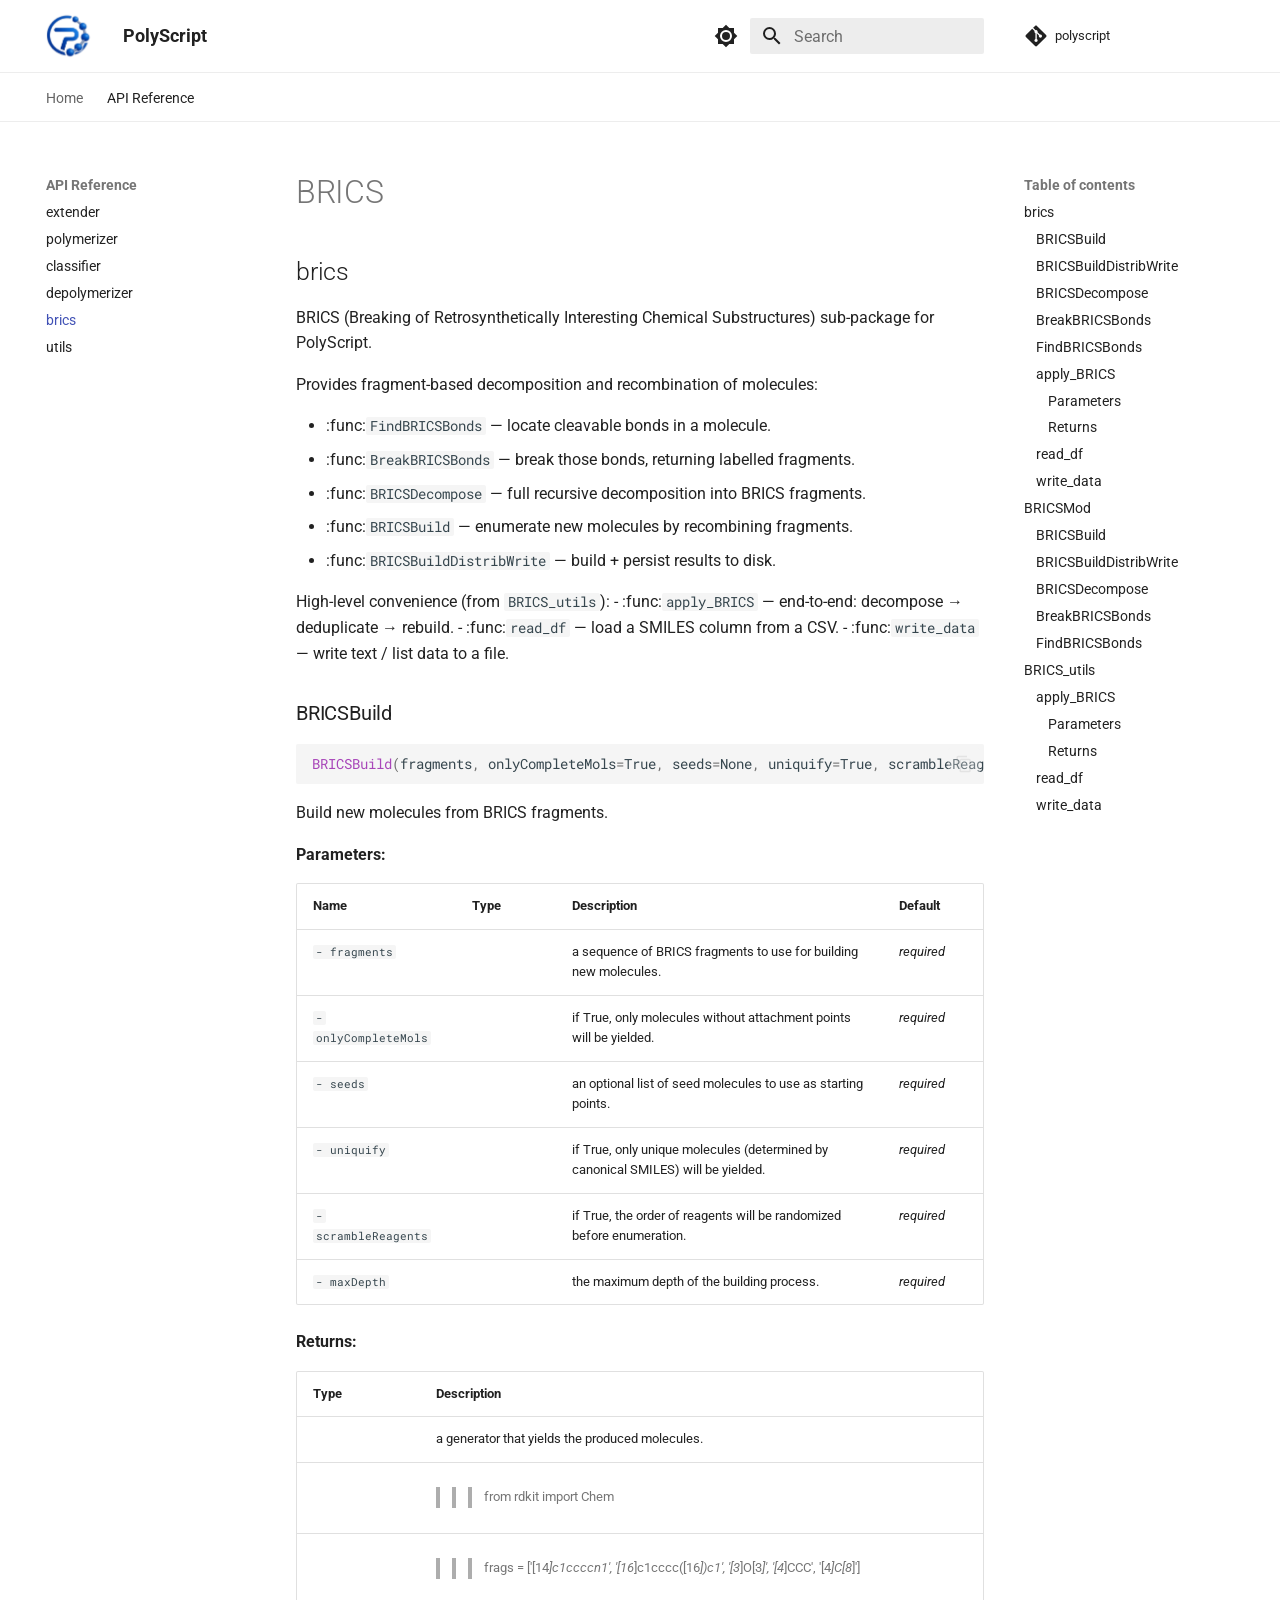
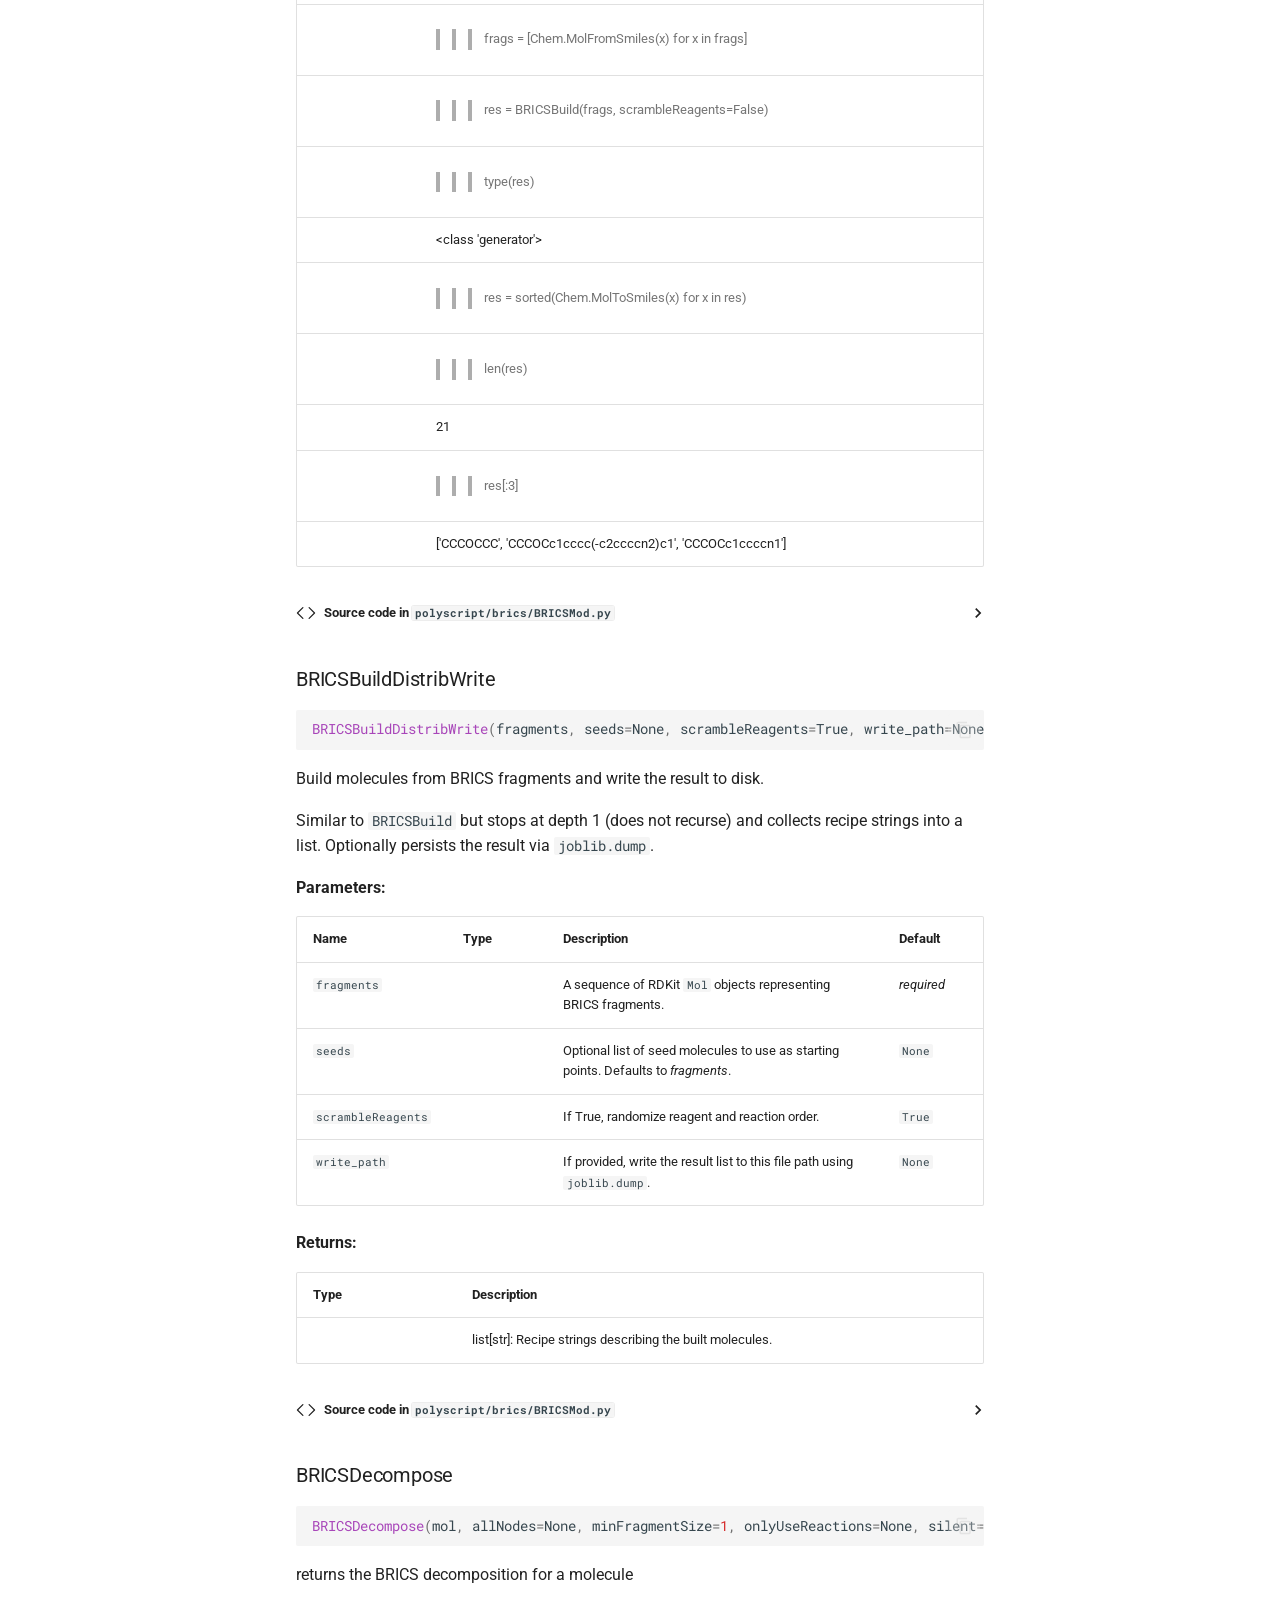
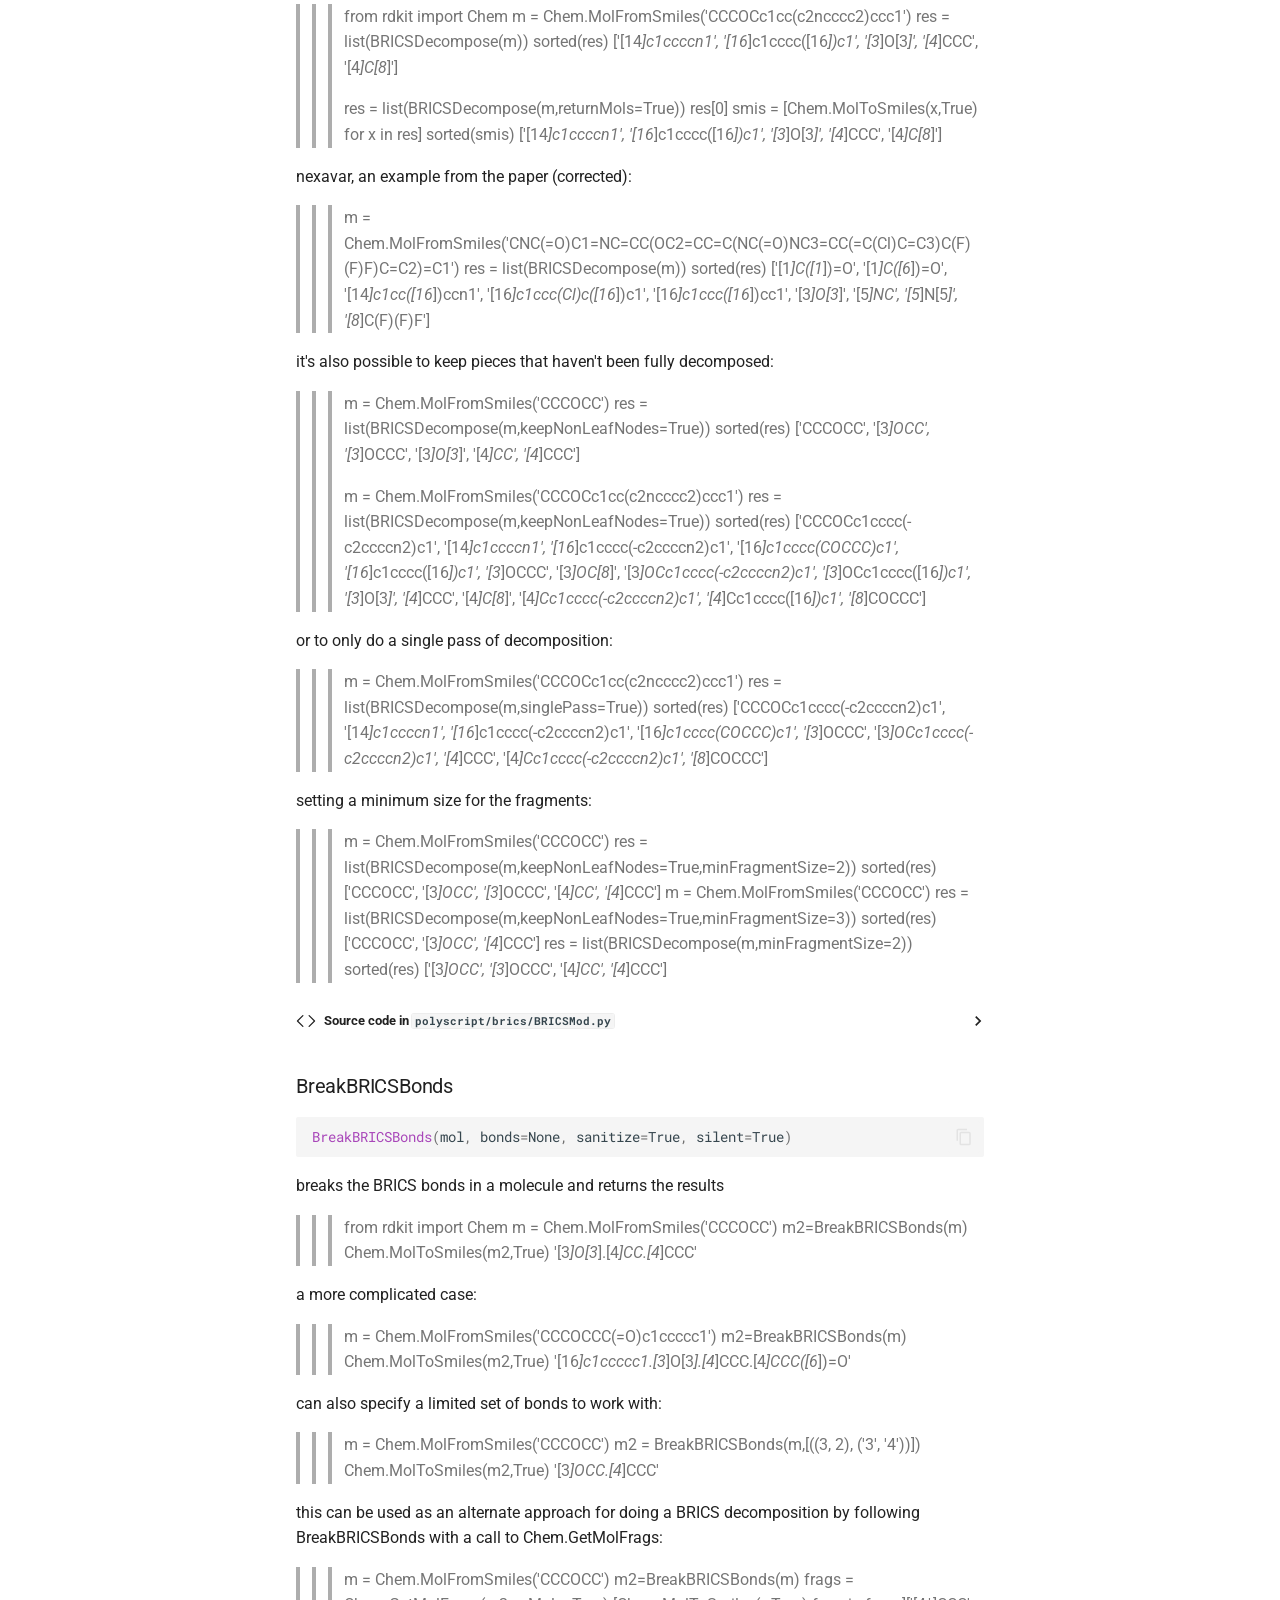
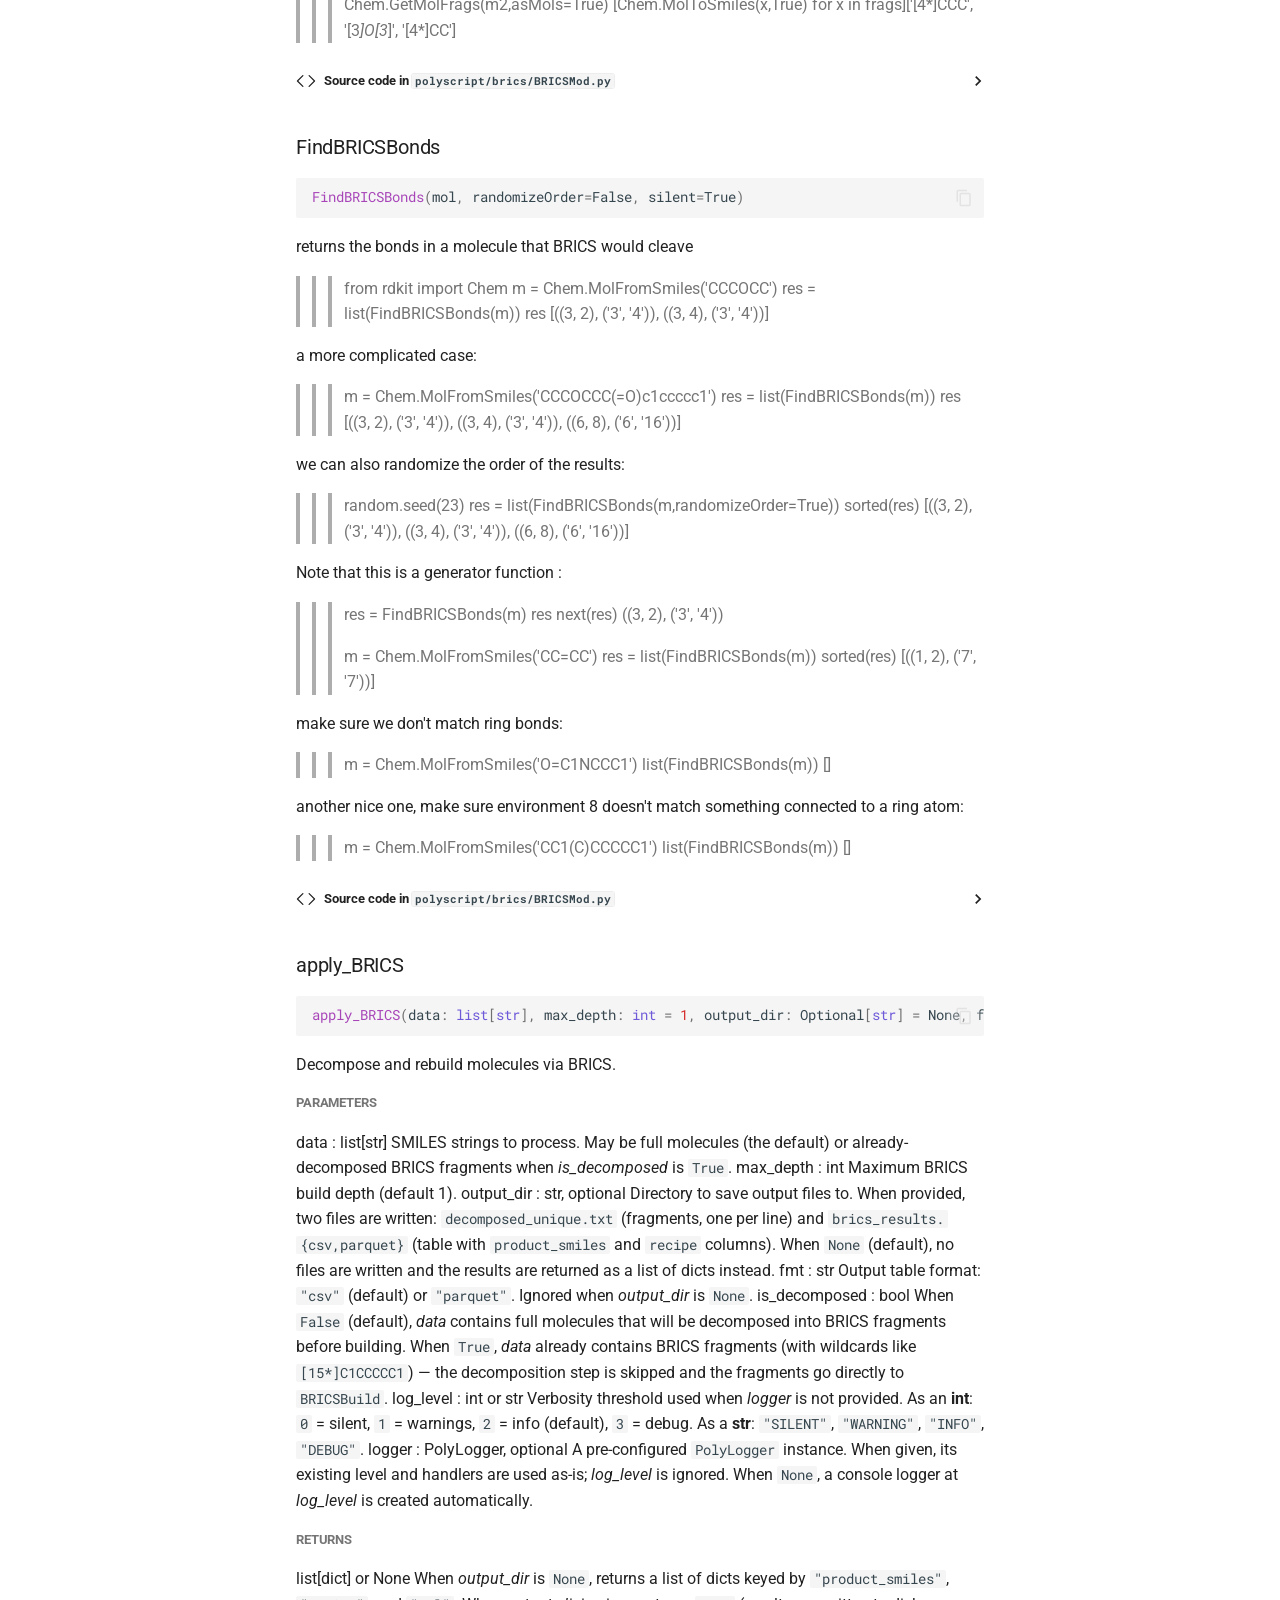
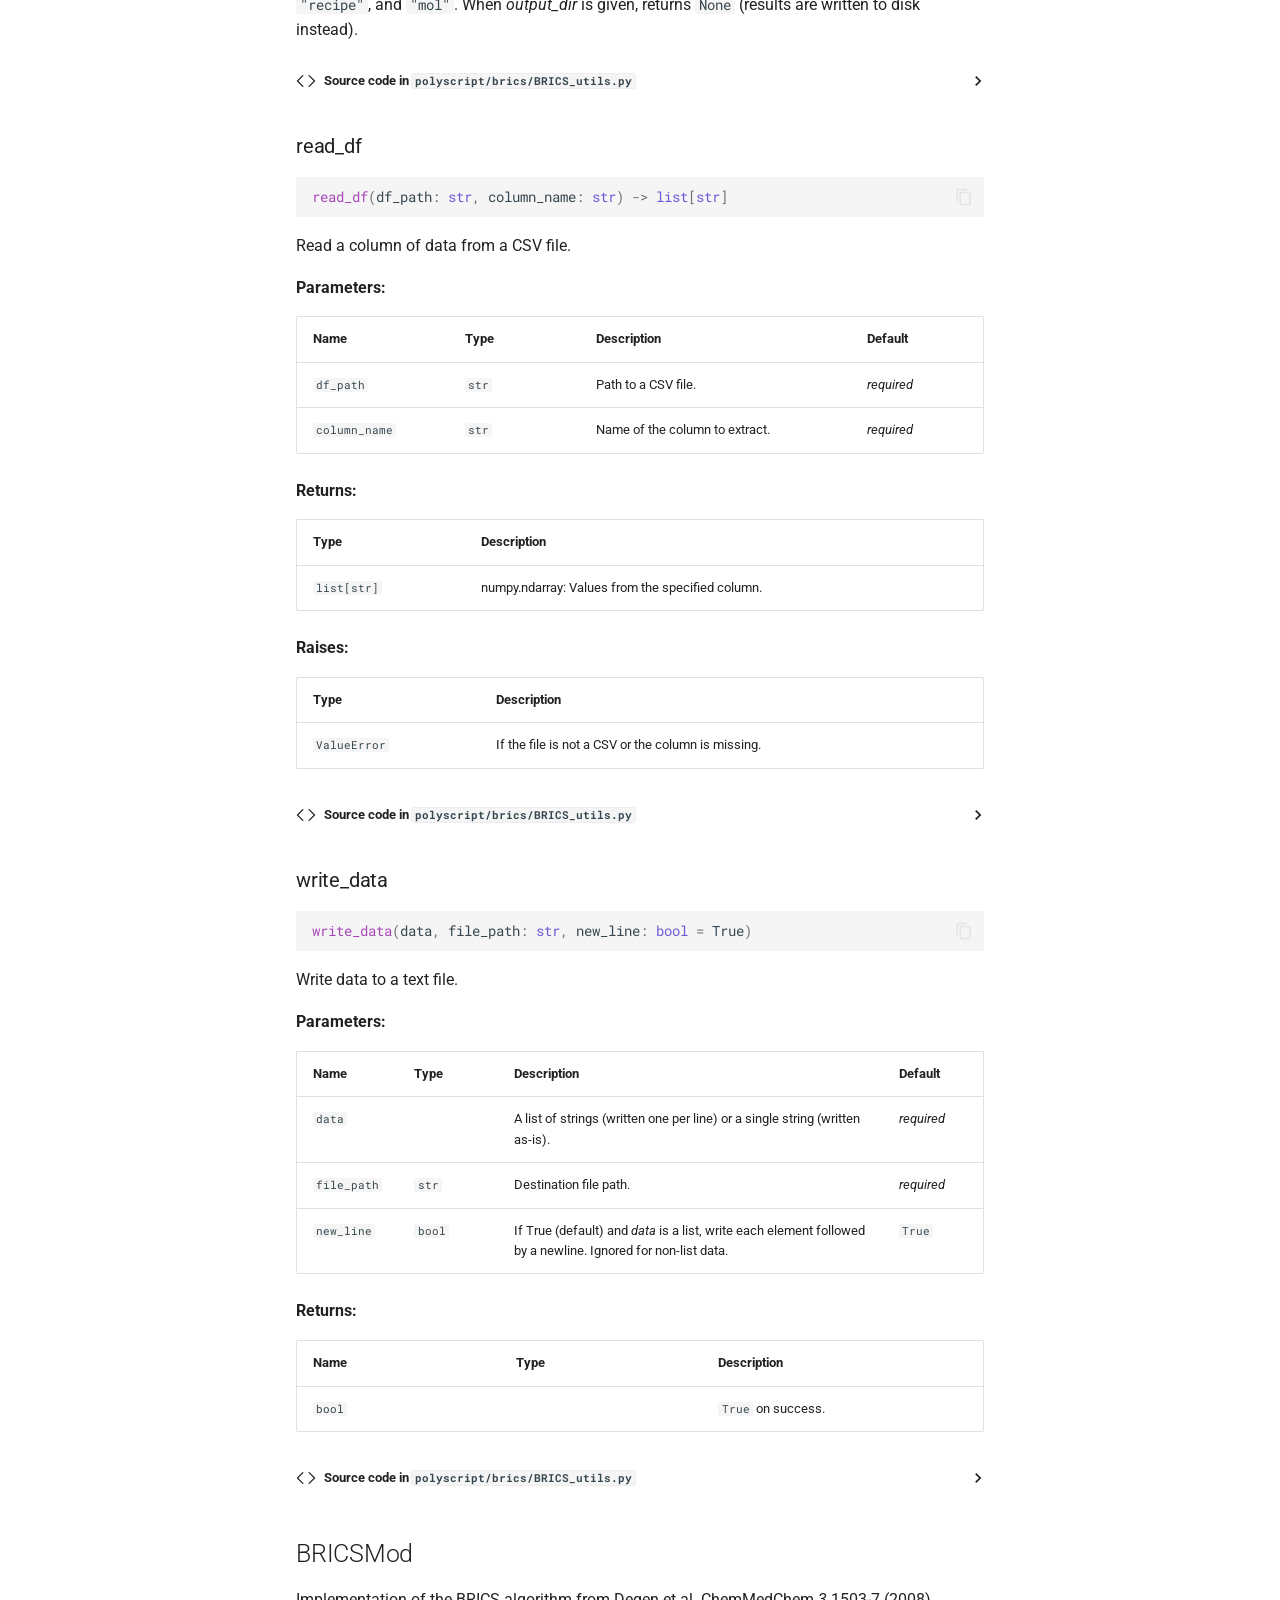
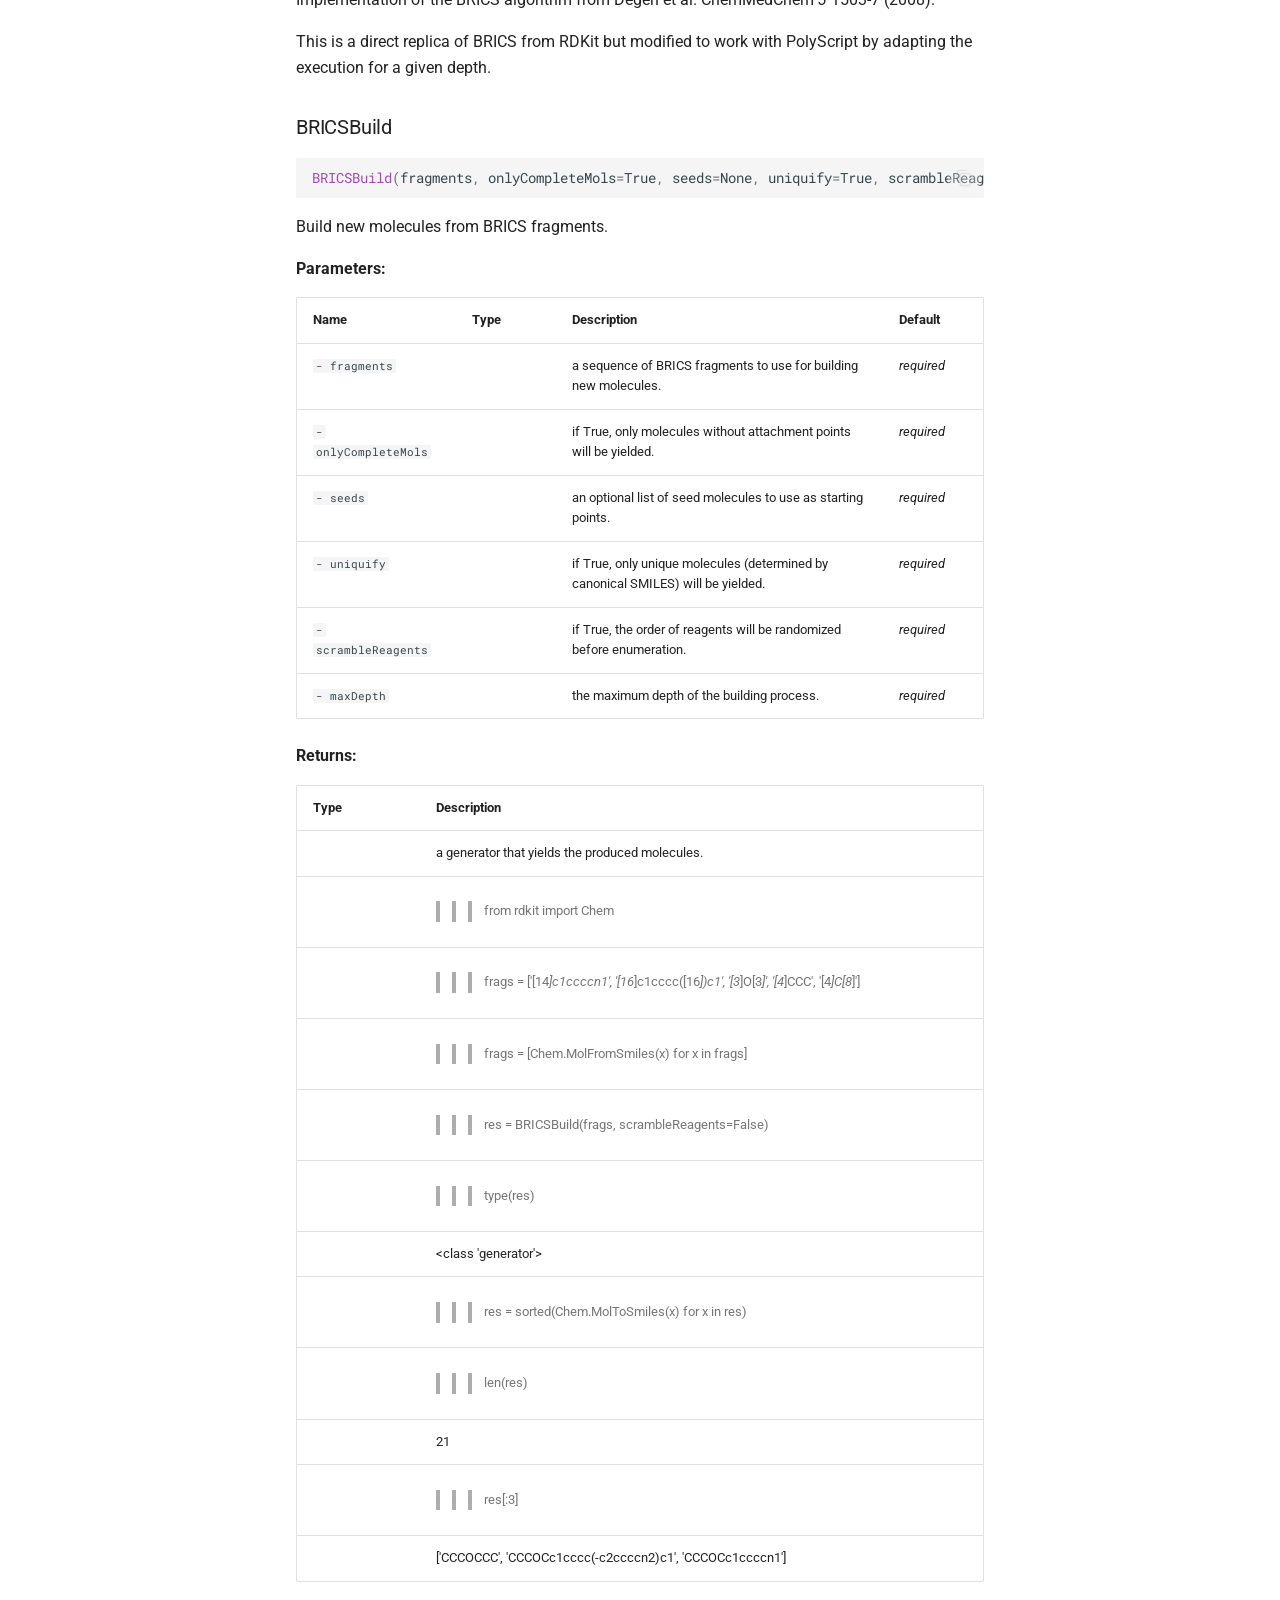
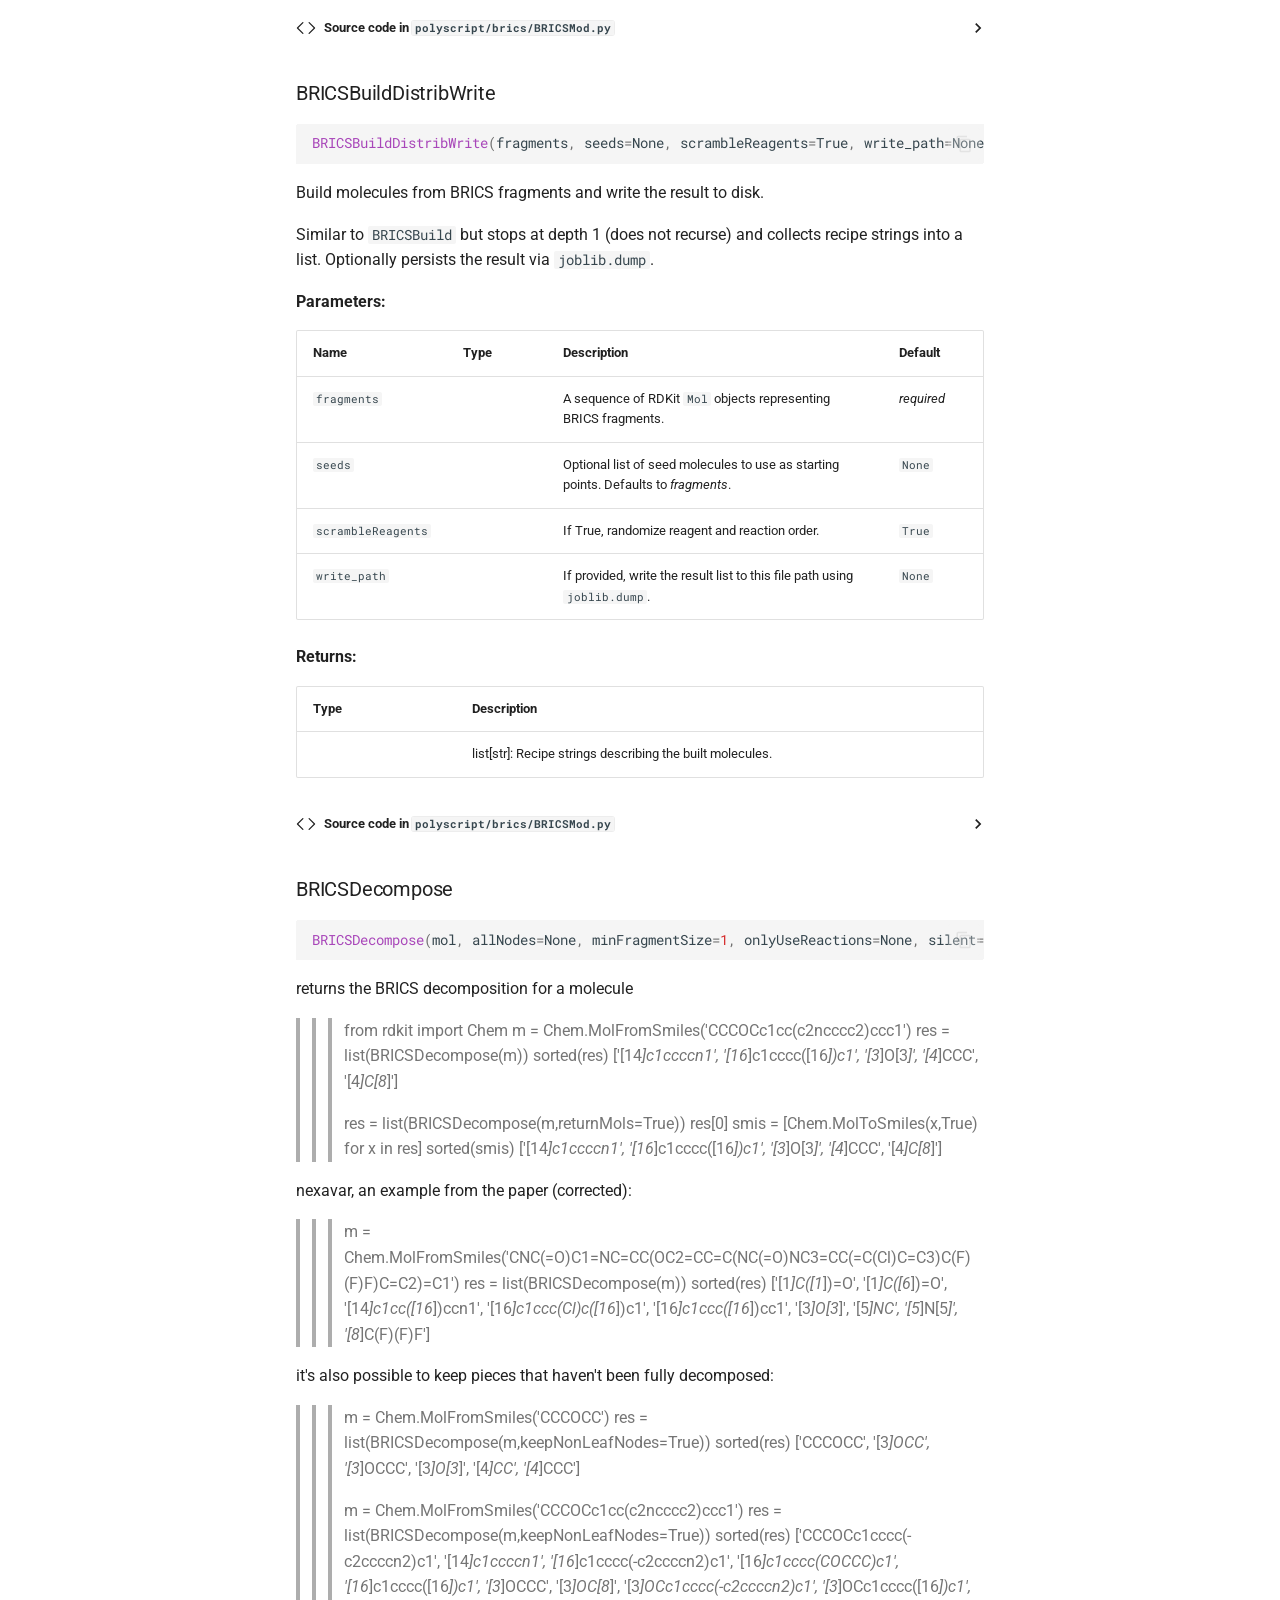
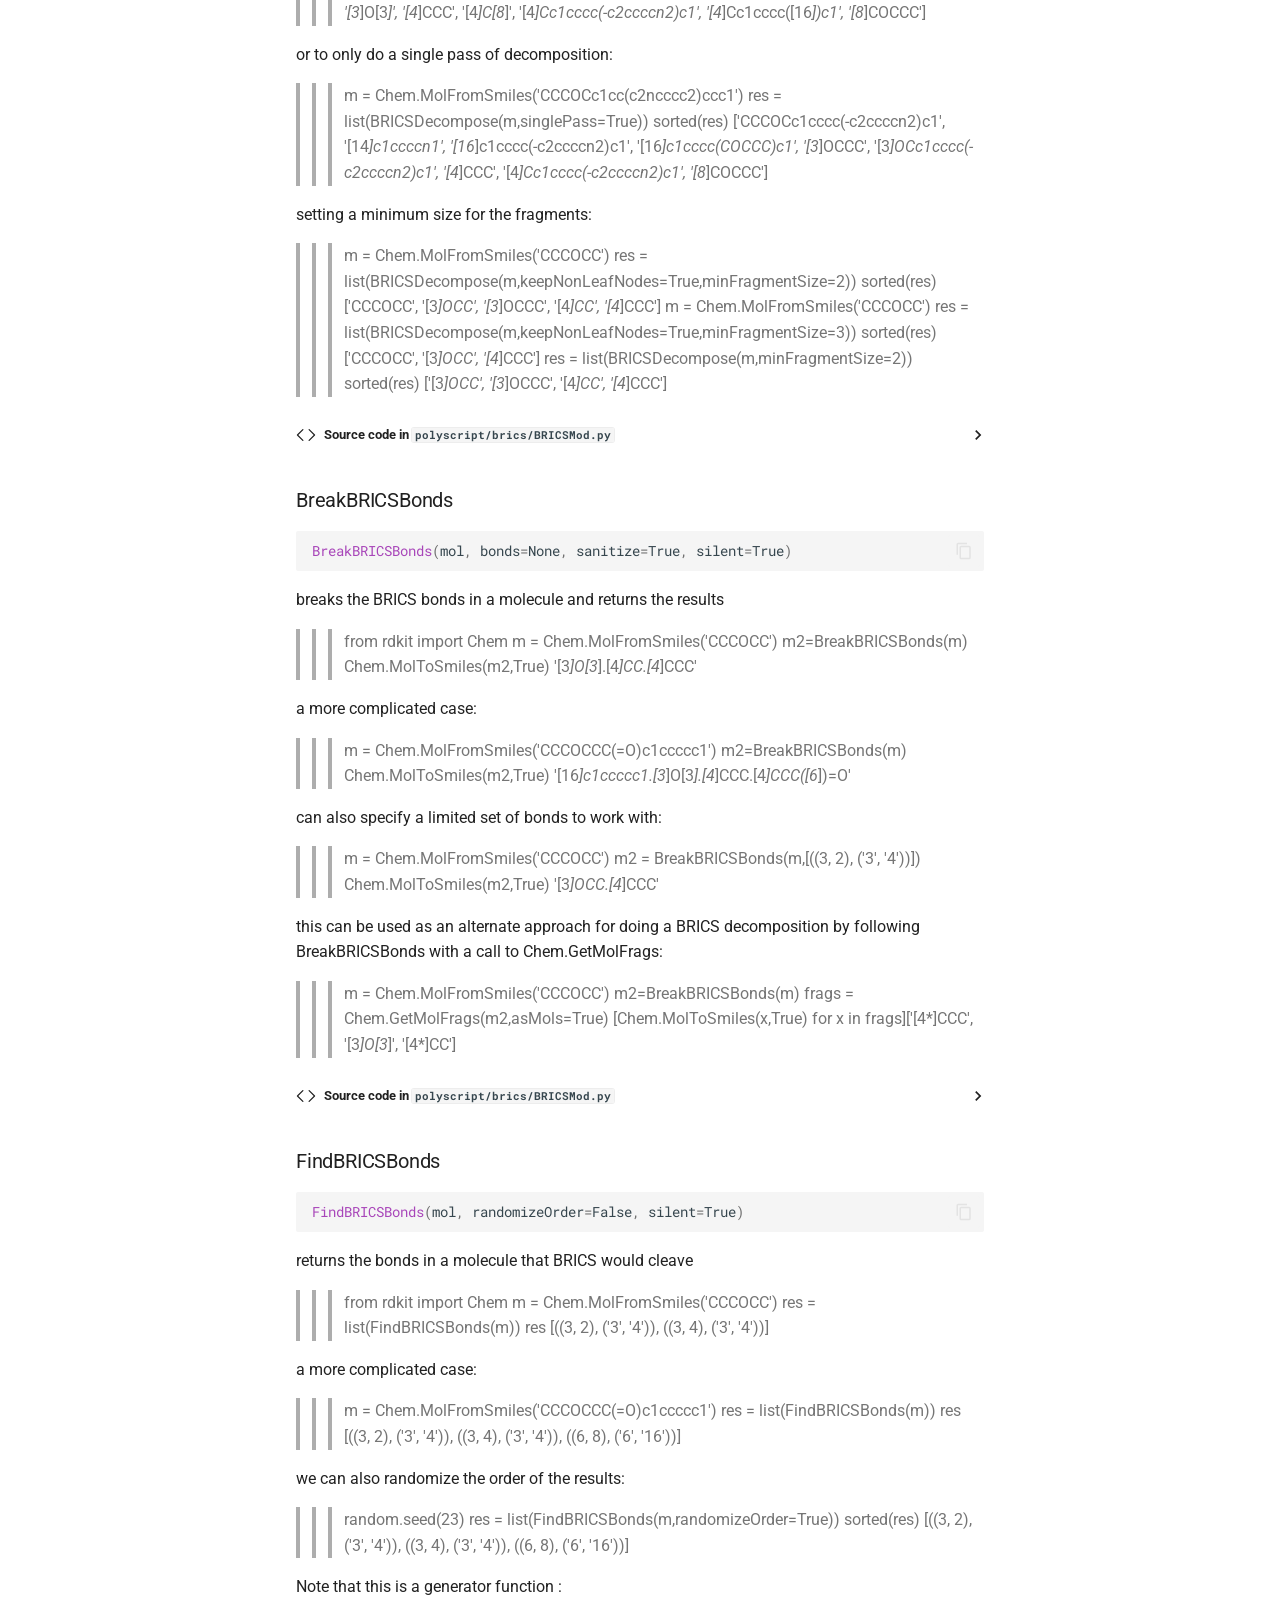
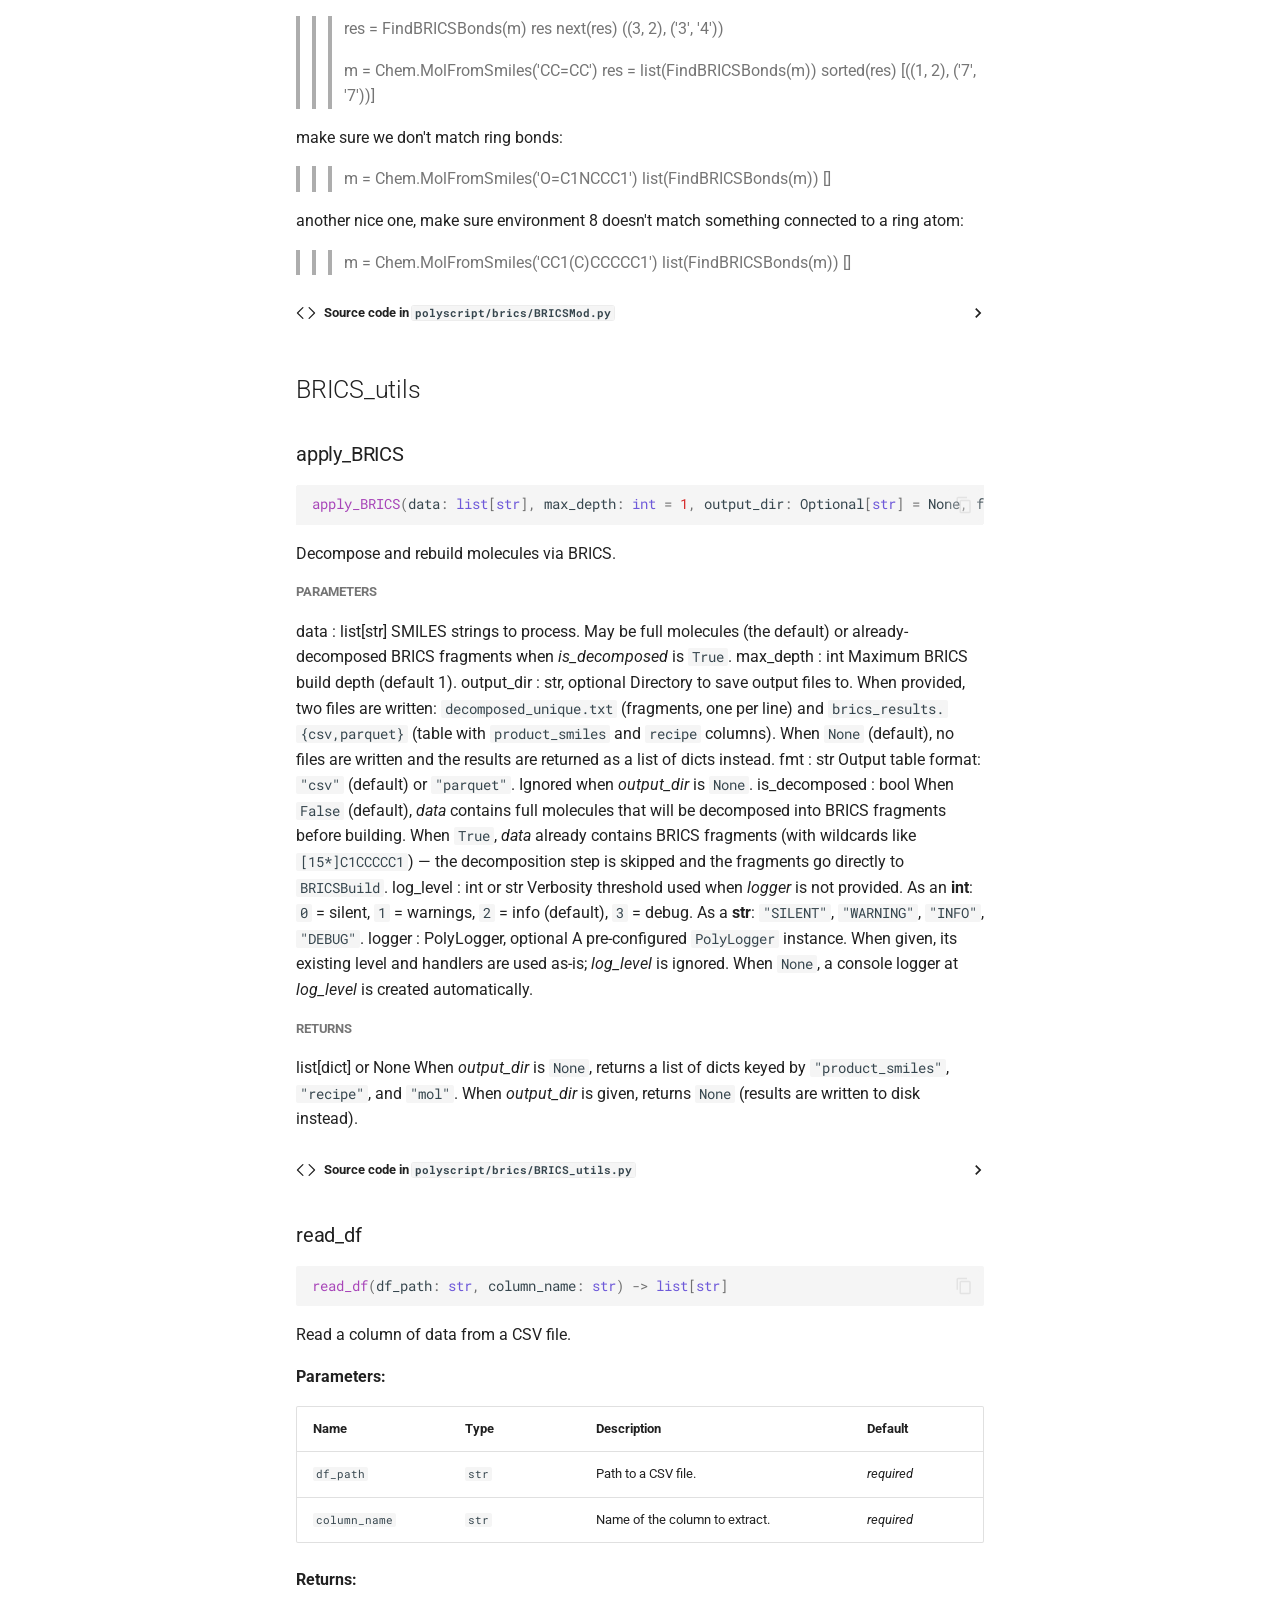
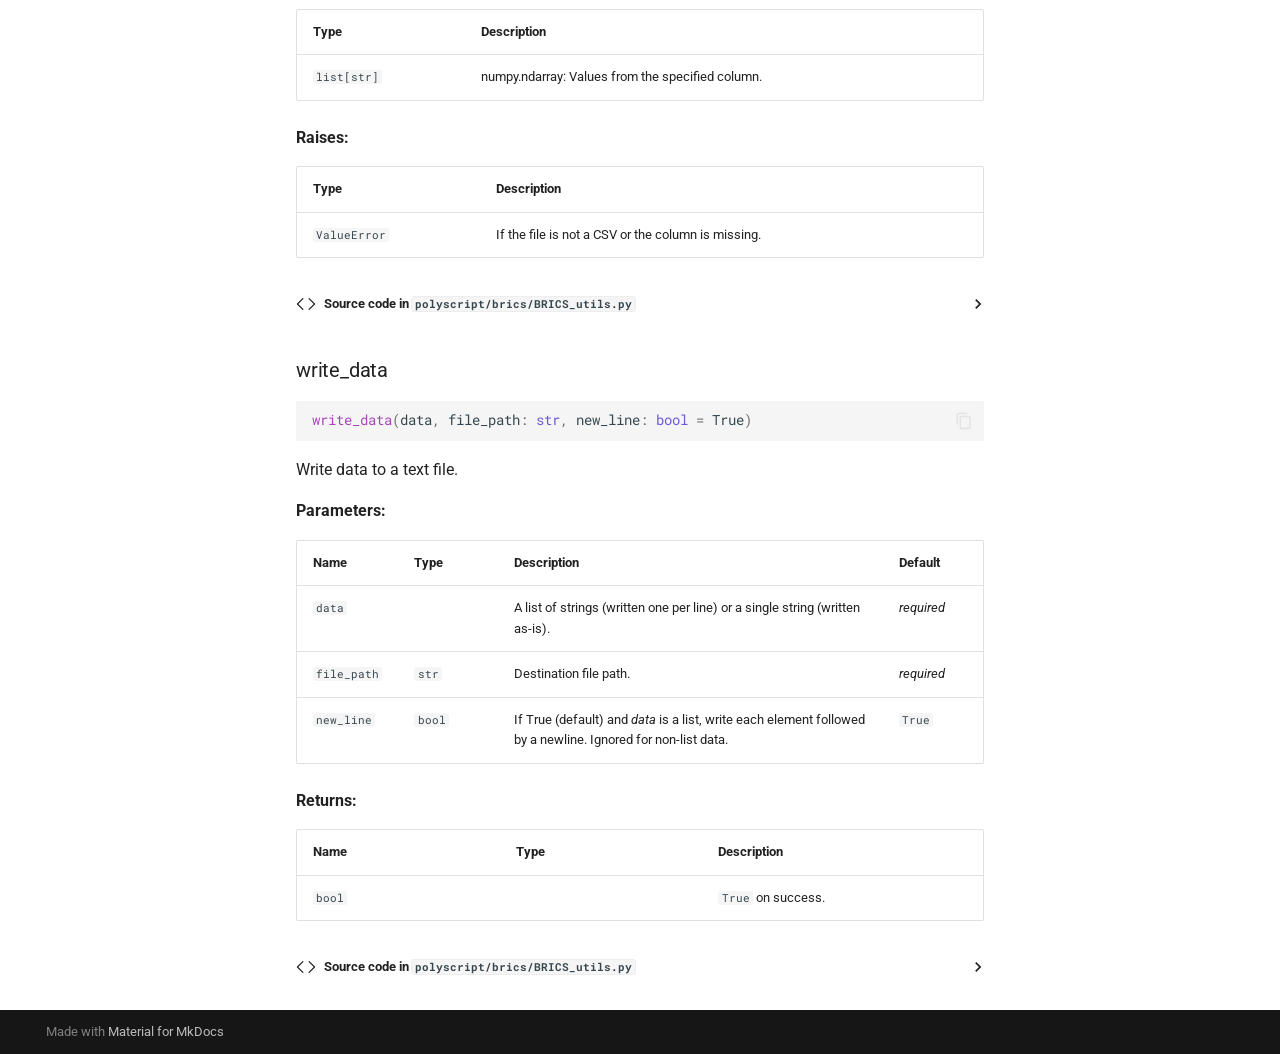
==== commit d2392bbb: "Deployed 4b4f79d with MkDocs version: 1.6.1" ====
--- a/api/brics/index.html
+++ b/api/brics/index.html
@@ -23,7 +23,7 @@
       
       
       <link rel="icon" href="../../assets/logo.png">
-      <meta name="generator" content="mkdocs-1.6.1, mkdocs-material-9.7.7">
+      <meta name="generator" content="mkdocs-1.6.1, mkdocs-material-9.8.1">
     
     
       
@@ -31,10 +31,10 @@
       
     
     
-      <link rel="stylesheet" href="../../assets/stylesheets/main.ec1eaa64.min.css">
-      
-        
-        <link rel="stylesheet" href="../../assets/stylesheets/palette.ab4e12ef.min.css">
+      <link rel="stylesheet" href="../../assets/stylesheets/main.57a0d79d.min.css">
+      
+        
+        <link rel="stylesheet" href="../../assets/stylesheets/palette.fb2fffe2.min.css">
       
       
 
@@ -251,7 +251,7 @@
     
     
       <li class="md-tabs__item md-tabs__item--active">
-        <a href="../polymerizer/" class="md-tabs__link">
+        <a href="../extender/" class="md-tabs__link">
           
   
   
@@ -357,6 +357,8 @@
       
         
       
+        
+      
     
     
     
@@ -404,6 +406,34 @@
 
           </label>
           <ul class="md-nav__list" data-md-scrollfix>
+            
+              
+                
+  
+  
+  
+  
+    <li class="md-nav__item">
+      <a href="../extender/" class="md-nav__link">
+        
+  
+  
+  <span class="md-ellipsis">
+    
+  
+    extender
+  
+
+    
+  </span>
+  
+  
+
+      </a>
+    </li>
+  
+
+              
             
               
                 
@@ -1480,7 +1510,7 @@
             </td>
             <td>
               <div class="doc-md-description">
-                <p><class 'generator'></p>
+                <p>&lt;class 'generator'&gt;</p>
               </div>
             </td>
           </tr>
@@ -1553,217 +1583,217 @@
 
             <details class="mkdocstrings-source">
               <summary>Source code in <code>polyscript/brics/BRICSMod.py</code></summary>
-              <div class="highlight"><table class="highlighttable"><tr><td class="linenos"><div class="linenodiv"><pre><span></span><span class="normal"><a href="#__codelineno-0-532">532</a></span>
-<span class="normal"><a href="#__codelineno-0-533">533</a></span>
-<span class="normal"><a href="#__codelineno-0-534">534</a></span>
-<span class="normal"><a href="#__codelineno-0-535">535</a></span>
-<span class="normal"><a href="#__codelineno-0-536">536</a></span>
-<span class="normal"><a href="#__codelineno-0-537">537</a></span>
-<span class="normal"><a href="#__codelineno-0-538">538</a></span>
-<span class="normal"><a href="#__codelineno-0-539">539</a></span>
-<span class="normal"><a href="#__codelineno-0-540">540</a></span>
-<span class="normal"><a href="#__codelineno-0-541">541</a></span>
-<span class="normal"><a href="#__codelineno-0-542">542</a></span>
-<span class="normal"><a href="#__codelineno-0-543">543</a></span>
-<span class="normal"><a href="#__codelineno-0-544">544</a></span>
-<span class="normal"><a href="#__codelineno-0-545">545</a></span>
-<span class="normal"><a href="#__codelineno-0-546">546</a></span>
-<span class="normal"><a href="#__codelineno-0-547">547</a></span>
-<span class="normal"><a href="#__codelineno-0-548">548</a></span>
-<span class="normal"><a href="#__codelineno-0-549">549</a></span>
-<span class="normal"><a href="#__codelineno-0-550">550</a></span>
-<span class="normal"><a href="#__codelineno-0-551">551</a></span>
-<span class="normal"><a href="#__codelineno-0-552">552</a></span>
-<span class="normal"><a href="#__codelineno-0-553">553</a></span>
-<span class="normal"><a href="#__codelineno-0-554">554</a></span>
-<span class="normal"><a href="#__codelineno-0-555">555</a></span>
-<span class="normal"><a href="#__codelineno-0-556">556</a></span>
-<span class="normal"><a href="#__codelineno-0-557">557</a></span>
-<span class="normal"><a href="#__codelineno-0-558">558</a></span>
-<span class="normal"><a href="#__codelineno-0-559">559</a></span>
-<span class="normal"><a href="#__codelineno-0-560">560</a></span>
-<span class="normal"><a href="#__codelineno-0-561">561</a></span>
-<span class="normal"><a href="#__codelineno-0-562">562</a></span>
-<span class="normal"><a href="#__codelineno-0-563">563</a></span>
-<span class="normal"><a href="#__codelineno-0-564">564</a></span>
-<span class="normal"><a href="#__codelineno-0-565">565</a></span>
-<span class="normal"><a href="#__codelineno-0-566">566</a></span>
-<span class="normal"><a href="#__codelineno-0-567">567</a></span>
-<span class="normal"><a href="#__codelineno-0-568">568</a></span>
-<span class="normal"><a href="#__codelineno-0-569">569</a></span>
-<span class="normal"><a href="#__codelineno-0-570">570</a></span>
-<span class="normal"><a href="#__codelineno-0-571">571</a></span>
-<span class="normal"><a href="#__codelineno-0-572">572</a></span>
-<span class="normal"><a href="#__codelineno-0-573">573</a></span>
-<span class="normal"><a href="#__codelineno-0-574">574</a></span>
-<span class="normal"><a href="#__codelineno-0-575">575</a></span>
-<span class="normal"><a href="#__codelineno-0-576">576</a></span>
-<span class="normal"><a href="#__codelineno-0-577">577</a></span>
-<span class="normal"><a href="#__codelineno-0-578">578</a></span>
-<span class="normal"><a href="#__codelineno-0-579">579</a></span>
-<span class="normal"><a href="#__codelineno-0-580">580</a></span>
-<span class="normal"><a href="#__codelineno-0-581">581</a></span>
-<span class="normal"><a href="#__codelineno-0-582">582</a></span>
-<span class="normal"><a href="#__codelineno-0-583">583</a></span>
-<span class="normal"><a href="#__codelineno-0-584">584</a></span>
-<span class="normal"><a href="#__codelineno-0-585">585</a></span>
-<span class="normal"><a href="#__codelineno-0-586">586</a></span>
-<span class="normal"><a href="#__codelineno-0-587">587</a></span>
-<span class="normal"><a href="#__codelineno-0-588">588</a></span>
-<span class="normal"><a href="#__codelineno-0-589">589</a></span>
-<span class="normal"><a href="#__codelineno-0-590">590</a></span>
-<span class="normal"><a href="#__codelineno-0-591">591</a></span>
-<span class="normal"><a href="#__codelineno-0-592">592</a></span>
-<span class="normal"><a href="#__codelineno-0-593">593</a></span>
-<span class="normal"><a href="#__codelineno-0-594">594</a></span>
-<span class="normal"><a href="#__codelineno-0-595">595</a></span>
-<span class="normal"><a href="#__codelineno-0-596">596</a></span>
-<span class="normal"><a href="#__codelineno-0-597">597</a></span>
-<span class="normal"><a href="#__codelineno-0-598">598</a></span>
-<span class="normal"><a href="#__codelineno-0-599">599</a></span>
-<span class="normal"><a href="#__codelineno-0-600">600</a></span>
-<span class="normal"><a href="#__codelineno-0-601">601</a></span>
-<span class="normal"><a href="#__codelineno-0-602">602</a></span>
-<span class="normal"><a href="#__codelineno-0-603">603</a></span>
-<span class="normal"><a href="#__codelineno-0-604">604</a></span>
-<span class="normal"><a href="#__codelineno-0-605">605</a></span>
-<span class="normal"><a href="#__codelineno-0-606">606</a></span>
-<span class="normal"><a href="#__codelineno-0-607">607</a></span>
-<span class="normal"><a href="#__codelineno-0-608">608</a></span>
-<span class="normal"><a href="#__codelineno-0-609">609</a></span>
-<span class="normal"><a href="#__codelineno-0-610">610</a></span>
-<span class="normal"><a href="#__codelineno-0-611">611</a></span>
-<span class="normal"><a href="#__codelineno-0-612">612</a></span>
-<span class="normal"><a href="#__codelineno-0-613">613</a></span>
-<span class="normal"><a href="#__codelineno-0-614">614</a></span>
-<span class="normal"><a href="#__codelineno-0-615">615</a></span>
-<span class="normal"><a href="#__codelineno-0-616">616</a></span>
-<span class="normal"><a href="#__codelineno-0-617">617</a></span>
-<span class="normal"><a href="#__codelineno-0-618">618</a></span>
-<span class="normal"><a href="#__codelineno-0-619">619</a></span>
-<span class="normal"><a href="#__codelineno-0-620">620</a></span>
-<span class="normal"><a href="#__codelineno-0-621">621</a></span>
-<span class="normal"><a href="#__codelineno-0-622">622</a></span>
-<span class="normal"><a href="#__codelineno-0-623">623</a></span>
-<span class="normal"><a href="#__codelineno-0-624">624</a></span>
-<span class="normal"><a href="#__codelineno-0-625">625</a></span>
-<span class="normal"><a href="#__codelineno-0-626">626</a></span>
-<span class="normal"><a href="#__codelineno-0-627">627</a></span>
-<span class="normal"><a href="#__codelineno-0-628">628</a></span>
-<span class="normal"><a href="#__codelineno-0-629">629</a></span>
-<span class="normal"><a href="#__codelineno-0-630">630</a></span>
-<span class="normal"><a href="#__codelineno-0-631">631</a></span>
-<span class="normal"><a href="#__codelineno-0-632">632</a></span>
-<span class="normal"><a href="#__codelineno-0-633">633</a></span>
-<span class="normal"><a href="#__codelineno-0-634">634</a></span>
-<span class="normal"><a href="#__codelineno-0-635">635</a></span>
-<span class="normal"><a href="#__codelineno-0-636">636</a></span>
-<span class="normal"><a href="#__codelineno-0-637">637</a></span></pre></div></td><td class="code"><div><pre><span></span><code><a id="__codelineno-0-532" name="__codelineno-0-532"></a><span class="k">def</span><span class="w"> </span><span class="nf">BRICSBuild</span><span class="p">(</span>
-<a id="__codelineno-0-533" name="__codelineno-0-533"></a>    <span class="n">fragments</span><span class="p">,</span>
-<a id="__codelineno-0-534" name="__codelineno-0-534"></a>    <span class="n">onlyCompleteMols</span><span class="o">=</span><span class="kc">True</span><span class="p">,</span>
-<a id="__codelineno-0-535" name="__codelineno-0-535"></a>    <span class="n">seeds</span><span class="o">=</span><span class="kc">None</span><span class="p">,</span>
-<a id="__codelineno-0-536" name="__codelineno-0-536"></a>    <span class="n">uniquify</span><span class="o">=</span><span class="kc">True</span><span class="p">,</span>
-<a id="__codelineno-0-537" name="__codelineno-0-537"></a>    <span class="n">scrambleReagents</span><span class="o">=</span><span class="kc">True</span><span class="p">,</span>
-<a id="__codelineno-0-538" name="__codelineno-0-538"></a>    <span class="n">maxDepth</span><span class="o">=</span><span class="mi">3</span><span class="p">,</span>
-<a id="__codelineno-0-539" name="__codelineno-0-539"></a><span class="p">):</span>
-<a id="__codelineno-0-540" name="__codelineno-0-540"></a><span class="w">    </span><span class="sd">"""Build new molecules from BRICS fragments.</span>
-<a id="__codelineno-0-541" name="__codelineno-0-541"></a>
-<a id="__codelineno-0-542" name="__codelineno-0-542"></a>
-<a id="__codelineno-0-543" name="__codelineno-0-543"></a><span class="sd">    Arguments:</span>
-<a id="__codelineno-0-544" name="__codelineno-0-544"></a><span class="sd">      - fragments: a sequence of BRICS fragments to use for building new molecules.</span>
-<a id="__codelineno-0-545" name="__codelineno-0-545"></a><span class="sd">      - onlyCompleteMols: if True, only molecules without attachment points will be yielded.</span>
-<a id="__codelineno-0-546" name="__codelineno-0-546"></a><span class="sd">      - seeds: an optional list of seed molecules to use as starting points.</span>
-<a id="__codelineno-0-547" name="__codelineno-0-547"></a><span class="sd">      - uniquify: if True, only unique molecules (determined by canonical SMILES) will be yielded.</span>
-<a id="__codelineno-0-548" name="__codelineno-0-548"></a><span class="sd">      - scrambleReagents: if True, the order of reagents will be randomized before enumeration.</span>
-<a id="__codelineno-0-549" name="__codelineno-0-549"></a><span class="sd">      - maxDepth: the maximum depth of the building process.</span>
-<a id="__codelineno-0-550" name="__codelineno-0-550"></a>
-<a id="__codelineno-0-551" name="__codelineno-0-551"></a><span class="sd">    Returns:</span>
-<a id="__codelineno-0-552" name="__codelineno-0-552"></a><span class="sd">      a generator that yields the produced molecules.</span>
-<a id="__codelineno-0-553" name="__codelineno-0-553"></a>
-<a id="__codelineno-0-554" name="__codelineno-0-554"></a><span class="sd">      &gt;&gt;&gt; from rdkit import Chem</span>
-<a id="__codelineno-0-555" name="__codelineno-0-555"></a><span class="sd">      &gt;&gt;&gt; frags = ['[14*]c1ccccn1', '[16*]c1cccc([16*])c1', '[3*]O[3*]', '[4*]CCC', '[4*]C[8*]']</span>
-<a id="__codelineno-0-556" name="__codelineno-0-556"></a><span class="sd">      &gt;&gt;&gt; frags = [Chem.MolFromSmiles(x) for x in frags]</span>
-<a id="__codelineno-0-557" name="__codelineno-0-557"></a><span class="sd">      &gt;&gt;&gt; res = BRICSBuild(frags, scrambleReagents=False)</span>
-<a id="__codelineno-0-558" name="__codelineno-0-558"></a><span class="sd">      &gt;&gt;&gt; type(res)</span>
-<a id="__codelineno-0-559" name="__codelineno-0-559"></a><span class="sd">      &lt;class 'generator'&gt;</span>
-<a id="__codelineno-0-560" name="__codelineno-0-560"></a><span class="sd">      &gt;&gt;&gt; res = sorted(Chem.MolToSmiles(x) for x in res)</span>
-<a id="__codelineno-0-561" name="__codelineno-0-561"></a><span class="sd">      &gt;&gt;&gt; len(res)</span>
-<a id="__codelineno-0-562" name="__codelineno-0-562"></a><span class="sd">      21</span>
-<a id="__codelineno-0-563" name="__codelineno-0-563"></a><span class="sd">      &gt;&gt;&gt; res[:3]</span>
-<a id="__codelineno-0-564" name="__codelineno-0-564"></a><span class="sd">      ['CCCOCCC', 'CCCOCc1cccc(-c2ccccn2)c1', 'CCCOCc1ccccn1']</span>
-<a id="__codelineno-0-565" name="__codelineno-0-565"></a>
-<a id="__codelineno-0-566" name="__codelineno-0-566"></a><span class="sd">    """</span>
-<a id="__codelineno-0-567" name="__codelineno-0-567"></a>    <span class="n">seen</span> <span class="o">=</span> <span class="nb">set</span><span class="p">()</span>
-<a id="__codelineno-0-568" name="__codelineno-0-568"></a>    <span class="k">if</span> <span class="ow">not</span> <span class="n">seeds</span><span class="p">:</span>
-<a id="__codelineno-0-569" name="__codelineno-0-569"></a>        <span class="n">seeds</span> <span class="o">=</span> <span class="nb">list</span><span class="p">(</span><span class="n">fragments</span><span class="p">)</span>
-<a id="__codelineno-0-570" name="__codelineno-0-570"></a>    <span class="k">if</span> <span class="n">scrambleReagents</span><span class="p">:</span>
-<a id="__codelineno-0-571" name="__codelineno-0-571"></a>        <span class="n">seeds</span> <span class="o">=</span> <span class="nb">list</span><span class="p">(</span><span class="n">seeds</span><span class="p">)</span>
-<a id="__codelineno-0-572" name="__codelineno-0-572"></a>        <span class="n">random</span><span class="o">.</span><span class="n">shuffle</span><span class="p">(</span><span class="n">seeds</span><span class="p">,</span> <span class="n">random</span><span class="o">=</span><span class="n">random</span><span class="o">.</span><span class="n">random</span><span class="p">)</span>
-<a id="__codelineno-0-573" name="__codelineno-0-573"></a>    <span class="k">if</span> <span class="n">scrambleReagents</span><span class="p">:</span>
-<a id="__codelineno-0-574" name="__codelineno-0-574"></a>        <span class="n">tempReactions</span> <span class="o">=</span> <span class="nb">list</span><span class="p">(</span><span class="n">reverseReactions</span><span class="p">)</span>
-<a id="__codelineno-0-575" name="__codelineno-0-575"></a>        <span class="n">random</span><span class="o">.</span><span class="n">shuffle</span><span class="p">(</span><span class="n">tempReactions</span><span class="p">,</span> <span class="n">random</span><span class="o">=</span><span class="n">random</span><span class="o">.</span><span class="n">random</span><span class="p">)</span>
-<a id="__codelineno-0-576" name="__codelineno-0-576"></a>    <span class="k">else</span><span class="p">:</span>
-<a id="__codelineno-0-577" name="__codelineno-0-577"></a>        <span class="n">tempReactions</span> <span class="o">=</span> <span class="n">reverseReactions</span>
-<a id="__codelineno-0-578" name="__codelineno-0-578"></a>    <span class="k">for</span> <span class="n">seed</span> <span class="ow">in</span> <span class="n">seeds</span><span class="p">:</span>
-<a id="__codelineno-0-579" name="__codelineno-0-579"></a>        <span class="n">seedIsR1</span> <span class="o">=</span> <span class="kc">False</span>
-<a id="__codelineno-0-580" name="__codelineno-0-580"></a>        <span class="n">seedIsR2</span> <span class="o">=</span> <span class="kc">False</span>
-<a id="__codelineno-0-581" name="__codelineno-0-581"></a>        <span class="n">nextSteps</span> <span class="o">=</span> <span class="p">[]</span>
-<a id="__codelineno-0-582" name="__codelineno-0-582"></a>        <span class="k">for</span> <span class="n">rxn</span> <span class="ow">in</span> <span class="n">tempReactions</span><span class="p">:</span>
-<a id="__codelineno-0-583" name="__codelineno-0-583"></a>            <span class="k">if</span> <span class="n">seed</span><span class="o">.</span><span class="n">HasSubstructMatch</span><span class="p">(</span><span class="n">rxn</span><span class="o">.</span><span class="n">_matchers</span><span class="p">[</span><span class="mi">0</span><span class="p">]):</span>
-<a id="__codelineno-0-584" name="__codelineno-0-584"></a>                <span class="n">seedIsR1</span> <span class="o">=</span> <span class="kc">True</span>
-<a id="__codelineno-0-585" name="__codelineno-0-585"></a>            <span class="k">if</span> <span class="n">seed</span><span class="o">.</span><span class="n">HasSubstructMatch</span><span class="p">(</span><span class="n">rxn</span><span class="o">.</span><span class="n">_matchers</span><span class="p">[</span><span class="mi">1</span><span class="p">]):</span>
-<a id="__codelineno-0-586" name="__codelineno-0-586"></a>                <span class="n">seedIsR2</span> <span class="o">=</span> <span class="kc">True</span>
-<a id="__codelineno-0-587" name="__codelineno-0-587"></a>            <span class="k">for</span> <span class="n">fragment</span> <span class="ow">in</span> <span class="n">fragments</span><span class="p">:</span>
-<a id="__codelineno-0-588" name="__codelineno-0-588"></a>                <span class="n">ps</span> <span class="o">=</span> <span class="kc">None</span>
-<a id="__codelineno-0-589" name="__codelineno-0-589"></a>                <span class="k">if</span> <span class="n">fragment</span><span class="o">.</span><span class="n">HasSubstructMatch</span><span class="p">(</span><span class="n">rxn</span><span class="o">.</span><span class="n">_matchers</span><span class="p">[</span><span class="mi">0</span><span class="p">]):</span>
-<a id="__codelineno-0-590" name="__codelineno-0-590"></a>                    <span class="k">if</span> <span class="n">seedIsR2</span><span class="p">:</span>
-<a id="__codelineno-0-591" name="__codelineno-0-591"></a>                        <span class="n">ps</span> <span class="o">=</span> <span class="n">rxn</span><span class="o">.</span><span class="n">RunReactants</span><span class="p">((</span><span class="n">fragment</span><span class="p">,</span> <span class="n">seed</span><span class="p">))</span>
-<a id="__codelineno-0-592" name="__codelineno-0-592"></a>                <span class="k">if</span> <span class="n">fragment</span><span class="o">.</span><span class="n">HasSubstructMatch</span><span class="p">(</span><span class="n">rxn</span><span class="o">.</span><span class="n">_matchers</span><span class="p">[</span><span class="mi">1</span><span class="p">]):</span>
-<a id="__codelineno-0-593" name="__codelineno-0-593"></a>                    <span class="k">if</span> <span class="n">seedIsR1</span><span class="p">:</span>
-<a id="__codelineno-0-594" name="__codelineno-0-594"></a>                        <span class="n">ps</span> <span class="o">=</span> <span class="n">rxn</span><span class="o">.</span><span class="n">RunReactants</span><span class="p">((</span><span class="n">seed</span><span class="p">,</span> <span class="n">fragment</span><span class="p">))</span>
-<a id="__codelineno-0-595" name="__codelineno-0-595"></a>                <span class="k">if</span> <span class="n">ps</span><span class="p">:</span>
-<a id="__codelineno-0-596" name="__codelineno-0-596"></a>                    <span class="k">for</span> <span class="n">p</span> <span class="ow">in</span> <span class="n">ps</span><span class="p">:</span>
-<a id="__codelineno-0-597" name="__codelineno-0-597"></a>                        <span class="k">if</span> <span class="n">uniquify</span><span class="p">:</span>
-<a id="__codelineno-0-598" name="__codelineno-0-598"></a>                            <span class="n">pSmi</span> <span class="o">=</span> <span class="n">Chem</span><span class="o">.</span><span class="n">MolToSmiles</span><span class="p">(</span><span class="n">p</span><span class="p">[</span><span class="mi">0</span><span class="p">],</span> <span class="kc">True</span><span class="p">)</span>
-<a id="__codelineno-0-599" name="__codelineno-0-599"></a>                            <span class="k">if</span> <span class="n">pSmi</span> <span class="ow">in</span> <span class="n">seen</span><span class="p">:</span>
-<a id="__codelineno-0-600" name="__codelineno-0-600"></a>                                <span class="k">continue</span>
-<a id="__codelineno-0-601" name="__codelineno-0-601"></a>                            <span class="k">else</span><span class="p">:</span>
-<a id="__codelineno-0-602" name="__codelineno-0-602"></a>                                <span class="n">seen</span><span class="o">.</span><span class="n">add</span><span class="p">(</span><span class="n">pSmi</span><span class="p">)</span>
-<a id="__codelineno-0-603" name="__codelineno-0-603"></a>                        <span class="k">if</span> <span class="n">p</span><span class="p">[</span><span class="mi">0</span><span class="p">]</span><span class="o">.</span><span class="n">HasSubstructMatch</span><span class="p">(</span><span class="n">dummyPattern</span><span class="p">):</span>
-<a id="__codelineno-0-604" name="__codelineno-0-604"></a>                            <span class="n">nextSteps</span><span class="o">.</span><span class="n">append</span><span class="p">(</span><span class="n">p</span><span class="p">[</span><span class="mi">0</span><span class="p">])</span>
-<a id="__codelineno-0-605" name="__codelineno-0-605"></a>                            <span class="k">if</span> <span class="ow">not</span> <span class="n">onlyCompleteMols</span><span class="p">:</span>
-<a id="__codelineno-0-606" name="__codelineno-0-606"></a>                                <span class="k">yield</span> <span class="n">p</span><span class="p">[</span><span class="mi">0</span><span class="p">]</span>
-<a id="__codelineno-0-607" name="__codelineno-0-607"></a>                        <span class="k">else</span><span class="p">:</span>
-<a id="__codelineno-0-608" name="__codelineno-0-608"></a>                            <span class="k">yield</span> <span class="p">(</span>
-<a id="__codelineno-0-609" name="__codelineno-0-609"></a>                                <span class="s2">"|fragment|"</span>
-<a id="__codelineno-0-610" name="__codelineno-0-610"></a>                                <span class="o">+</span> <span class="n">Chem</span><span class="o">.</span><span class="n">MolToSmiles</span><span class="p">(</span><span class="n">fragment</span><span class="p">,</span> <span class="kc">True</span><span class="p">)</span>
-<a id="__codelineno-0-611" name="__codelineno-0-611"></a>                                <span class="o">+</span> <span class="s2">"|seed|"</span>
-<a id="__codelineno-0-612" name="__codelineno-0-612"></a>                                <span class="o">+</span> <span class="n">Chem</span><span class="o">.</span><span class="n">MolToSmiles</span><span class="p">(</span><span class="n">seed</span><span class="p">,</span> <span class="kc">True</span><span class="p">)</span>
-<a id="__codelineno-0-613" name="__codelineno-0-613"></a>                                <span class="o">+</span> <span class="s2">"|rxn_smiles|"</span>
-<a id="__codelineno-0-614" name="__codelineno-0-614"></a>                                <span class="o">+</span> <span class="n">Reactions</span><span class="o">.</span><span class="n">ReactionToCXSmiles</span><span class="p">(</span><span class="n">rxn</span><span class="p">)</span>
-<a id="__codelineno-0-615" name="__codelineno-0-615"></a>                                <span class="o">+</span> <span class="s2">"|rxn_smarts|"</span>
-<a id="__codelineno-0-616" name="__codelineno-0-616"></a>                                <span class="o">+</span> <span class="n">Reactions</span><span class="o">.</span><span class="n">ReactionToCXSmarts</span><span class="p">(</span><span class="n">rxn</span><span class="p">),</span>
-<a id="__codelineno-0-617" name="__codelineno-0-617"></a>                                <span class="n">p</span><span class="p">[</span><span class="mi">0</span><span class="p">],</span>
-<a id="__codelineno-0-618" name="__codelineno-0-618"></a>                            <span class="p">)</span>
-<a id="__codelineno-0-619" name="__codelineno-0-619"></a>
-<a id="__codelineno-0-620" name="__codelineno-0-620"></a>        <span class="k">if</span> <span class="n">nextSteps</span> <span class="ow">and</span> <span class="n">maxDepth</span> <span class="o">&gt;</span> <span class="mi">0</span><span class="p">:</span>
-<a id="__codelineno-0-621" name="__codelineno-0-621"></a>            <span class="k">for</span> <span class="n">p</span> <span class="ow">in</span> <span class="n">BRICSBuild</span><span class="p">(</span>
-<a id="__codelineno-0-622" name="__codelineno-0-622"></a>                <span class="n">fragments</span><span class="p">,</span>
-<a id="__codelineno-0-623" name="__codelineno-0-623"></a>                <span class="n">onlyCompleteMols</span><span class="o">=</span><span class="n">onlyCompleteMols</span><span class="p">,</span>
-<a id="__codelineno-0-624" name="__codelineno-0-624"></a>                <span class="n">seeds</span><span class="o">=</span><span class="n">nextSteps</span><span class="p">,</span>
-<a id="__codelineno-0-625" name="__codelineno-0-625"></a>                <span class="n">uniquify</span><span class="o">=</span><span class="n">uniquify</span><span class="p">,</span>
-<a id="__codelineno-0-626" name="__codelineno-0-626"></a>                <span class="n">maxDepth</span><span class="o">=</span><span class="n">maxDepth</span> <span class="o">-</span> <span class="mi">1</span><span class="p">,</span>
-<a id="__codelineno-0-627" name="__codelineno-0-627"></a>                <span class="n">scrambleReagents</span><span class="o">=</span><span class="n">scrambleReagents</span><span class="p">,</span>
-<a id="__codelineno-0-628" name="__codelineno-0-628"></a>            <span class="p">):</span>
-<a id="__codelineno-0-629" name="__codelineno-0-629"></a>                <span class="k">if</span> <span class="n">uniquify</span><span class="p">:</span>
-<a id="__codelineno-0-630" name="__codelineno-0-630"></a>                    <span class="k">if</span> <span class="nb">type</span><span class="p">(</span><span class="n">p</span><span class="p">)</span> <span class="o">==</span> <span class="nb">tuple</span><span class="p">:</span>
-<a id="__codelineno-0-631" name="__codelineno-0-631"></a>                        <span class="n">text</span><span class="p">,</span> <span class="n">value</span> <span class="o">=</span> <span class="n">p</span>
-<a id="__codelineno-0-632" name="__codelineno-0-632"></a>                        <span class="n">pSmi</span> <span class="o">=</span> <span class="n">Chem</span><span class="o">.</span><span class="n">MolToSmiles</span><span class="p">(</span><span class="n">value</span><span class="p">,</span> <span class="kc">True</span><span class="p">)</span>
-<a id="__codelineno-0-633" name="__codelineno-0-633"></a>                        <span class="k">if</span> <span class="n">pSmi</span> <span class="ow">in</span> <span class="n">seen</span><span class="p">:</span>
-<a id="__codelineno-0-634" name="__codelineno-0-634"></a>                            <span class="k">continue</span>
-<a id="__codelineno-0-635" name="__codelineno-0-635"></a>                        <span class="k">else</span><span class="p">:</span>
-<a id="__codelineno-0-636" name="__codelineno-0-636"></a>                            <span class="n">seen</span><span class="o">.</span><span class="n">add</span><span class="p">(</span><span class="n">pSmi</span><span class="p">)</span>
-<a id="__codelineno-0-637" name="__codelineno-0-637"></a>                <span class="k">yield</span> <span class="n">p</span>
+              <div class="highlight"><table class="highlighttable"><tr><td class="linenos"><div class="linenodiv"><pre><span></span><span class="normal"><a href="#polyscript.brics.BRICSBuild--source--__codelineno-0-532">532</a></span>
+<span class="normal"><a href="#polyscript.brics.BRICSBuild--source--__codelineno-0-533">533</a></span>
+<span class="normal"><a href="#polyscript.brics.BRICSBuild--source--__codelineno-0-534">534</a></span>
+<span class="normal"><a href="#polyscript.brics.BRICSBuild--source--__codelineno-0-535">535</a></span>
+<span class="normal"><a href="#polyscript.brics.BRICSBuild--source--__codelineno-0-536">536</a></span>
+<span class="normal"><a href="#polyscript.brics.BRICSBuild--source--__codelineno-0-537">537</a></span>
+<span class="normal"><a href="#polyscript.brics.BRICSBuild--source--__codelineno-0-538">538</a></span>
+<span class="normal"><a href="#polyscript.brics.BRICSBuild--source--__codelineno-0-539">539</a></span>
+<span class="normal"><a href="#polyscript.brics.BRICSBuild--source--__codelineno-0-540">540</a></span>
+<span class="normal"><a href="#polyscript.brics.BRICSBuild--source--__codelineno-0-541">541</a></span>
+<span class="normal"><a href="#polyscript.brics.BRICSBuild--source--__codelineno-0-542">542</a></span>
+<span class="normal"><a href="#polyscript.brics.BRICSBuild--source--__codelineno-0-543">543</a></span>
+<span class="normal"><a href="#polyscript.brics.BRICSBuild--source--__codelineno-0-544">544</a></span>
+<span class="normal"><a href="#polyscript.brics.BRICSBuild--source--__codelineno-0-545">545</a></span>
+<span class="normal"><a href="#polyscript.brics.BRICSBuild--source--__codelineno-0-546">546</a></span>
+<span class="normal"><a href="#polyscript.brics.BRICSBuild--source--__codelineno-0-547">547</a></span>
+<span class="normal"><a href="#polyscript.brics.BRICSBuild--source--__codelineno-0-548">548</a></span>
+<span class="normal"><a href="#polyscript.brics.BRICSBuild--source--__codelineno-0-549">549</a></span>
+<span class="normal"><a href="#polyscript.brics.BRICSBuild--source--__codelineno-0-550">550</a></span>
+<span class="normal"><a href="#polyscript.brics.BRICSBuild--source--__codelineno-0-551">551</a></span>
+<span class="normal"><a href="#polyscript.brics.BRICSBuild--source--__codelineno-0-552">552</a></span>
+<span class="normal"><a href="#polyscript.brics.BRICSBuild--source--__codelineno-0-553">553</a></span>
+<span class="normal"><a href="#polyscript.brics.BRICSBuild--source--__codelineno-0-554">554</a></span>
+<span class="normal"><a href="#polyscript.brics.BRICSBuild--source--__codelineno-0-555">555</a></span>
+<span class="normal"><a href="#polyscript.brics.BRICSBuild--source--__codelineno-0-556">556</a></span>
+<span class="normal"><a href="#polyscript.brics.BRICSBuild--source--__codelineno-0-557">557</a></span>
+<span class="normal"><a href="#polyscript.brics.BRICSBuild--source--__codelineno-0-558">558</a></span>
+<span class="normal"><a href="#polyscript.brics.BRICSBuild--source--__codelineno-0-559">559</a></span>
+<span class="normal"><a href="#polyscript.brics.BRICSBuild--source--__codelineno-0-560">560</a></span>
+<span class="normal"><a href="#polyscript.brics.BRICSBuild--source--__codelineno-0-561">561</a></span>
+<span class="normal"><a href="#polyscript.brics.BRICSBuild--source--__codelineno-0-562">562</a></span>
+<span class="normal"><a href="#polyscript.brics.BRICSBuild--source--__codelineno-0-563">563</a></span>
+<span class="normal"><a href="#polyscript.brics.BRICSBuild--source--__codelineno-0-564">564</a></span>
+<span class="normal"><a href="#polyscript.brics.BRICSBuild--source--__codelineno-0-565">565</a></span>
+<span class="normal"><a href="#polyscript.brics.BRICSBuild--source--__codelineno-0-566">566</a></span>
+<span class="normal"><a href="#polyscript.brics.BRICSBuild--source--__codelineno-0-567">567</a></span>
+<span class="normal"><a href="#polyscript.brics.BRICSBuild--source--__codelineno-0-568">568</a></span>
+<span class="normal"><a href="#polyscript.brics.BRICSBuild--source--__codelineno-0-569">569</a></span>
+<span class="normal"><a href="#polyscript.brics.BRICSBuild--source--__codelineno-0-570">570</a></span>
+<span class="normal"><a href="#polyscript.brics.BRICSBuild--source--__codelineno-0-571">571</a></span>
+<span class="normal"><a href="#polyscript.brics.BRICSBuild--source--__codelineno-0-572">572</a></span>
+<span class="normal"><a href="#polyscript.brics.BRICSBuild--source--__codelineno-0-573">573</a></span>
+<span class="normal"><a href="#polyscript.brics.BRICSBuild--source--__codelineno-0-574">574</a></span>
+<span class="normal"><a href="#polyscript.brics.BRICSBuild--source--__codelineno-0-575">575</a></span>
+<span class="normal"><a href="#polyscript.brics.BRICSBuild--source--__codelineno-0-576">576</a></span>
+<span class="normal"><a href="#polyscript.brics.BRICSBuild--source--__codelineno-0-577">577</a></span>
+<span class="normal"><a href="#polyscript.brics.BRICSBuild--source--__codelineno-0-578">578</a></span>
+<span class="normal"><a href="#polyscript.brics.BRICSBuild--source--__codelineno-0-579">579</a></span>
+<span class="normal"><a href="#polyscript.brics.BRICSBuild--source--__codelineno-0-580">580</a></span>
+<span class="normal"><a href="#polyscript.brics.BRICSBuild--source--__codelineno-0-581">581</a></span>
+<span class="normal"><a href="#polyscript.brics.BRICSBuild--source--__codelineno-0-582">582</a></span>
+<span class="normal"><a href="#polyscript.brics.BRICSBuild--source--__codelineno-0-583">583</a></span>
+<span class="normal"><a href="#polyscript.brics.BRICSBuild--source--__codelineno-0-584">584</a></span>
+<span class="normal"><a href="#polyscript.brics.BRICSBuild--source--__codelineno-0-585">585</a></span>
+<span class="normal"><a href="#polyscript.brics.BRICSBuild--source--__codelineno-0-586">586</a></span>
+<span class="normal"><a href="#polyscript.brics.BRICSBuild--source--__codelineno-0-587">587</a></span>
+<span class="normal"><a href="#polyscript.brics.BRICSBuild--source--__codelineno-0-588">588</a></span>
+<span class="normal"><a href="#polyscript.brics.BRICSBuild--source--__codelineno-0-589">589</a></span>
+<span class="normal"><a href="#polyscript.brics.BRICSBuild--source--__codelineno-0-590">590</a></span>
+<span class="normal"><a href="#polyscript.brics.BRICSBuild--source--__codelineno-0-591">591</a></span>
+<span class="normal"><a href="#polyscript.brics.BRICSBuild--source--__codelineno-0-592">592</a></span>
+<span class="normal"><a href="#polyscript.brics.BRICSBuild--source--__codelineno-0-593">593</a></span>
+<span class="normal"><a href="#polyscript.brics.BRICSBuild--source--__codelineno-0-594">594</a></span>
+<span class="normal"><a href="#polyscript.brics.BRICSBuild--source--__codelineno-0-595">595</a></span>
+<span class="normal"><a href="#polyscript.brics.BRICSBuild--source--__codelineno-0-596">596</a></span>
+<span class="normal"><a href="#polyscript.brics.BRICSBuild--source--__codelineno-0-597">597</a></span>
+<span class="normal"><a href="#polyscript.brics.BRICSBuild--source--__codelineno-0-598">598</a></span>
+<span class="normal"><a href="#polyscript.brics.BRICSBuild--source--__codelineno-0-599">599</a></span>
+<span class="normal"><a href="#polyscript.brics.BRICSBuild--source--__codelineno-0-600">600</a></span>
+<span class="normal"><a href="#polyscript.brics.BRICSBuild--source--__codelineno-0-601">601</a></span>
+<span class="normal"><a href="#polyscript.brics.BRICSBuild--source--__codelineno-0-602">602</a></span>
+<span class="normal"><a href="#polyscript.brics.BRICSBuild--source--__codelineno-0-603">603</a></span>
+<span class="normal"><a href="#polyscript.brics.BRICSBuild--source--__codelineno-0-604">604</a></span>
+<span class="normal"><a href="#polyscript.brics.BRICSBuild--source--__codelineno-0-605">605</a></span>
+<span class="normal"><a href="#polyscript.brics.BRICSBuild--source--__codelineno-0-606">606</a></span>
+<span class="normal"><a href="#polyscript.brics.BRICSBuild--source--__codelineno-0-607">607</a></span>
+<span class="normal"><a href="#polyscript.brics.BRICSBuild--source--__codelineno-0-608">608</a></span>
+<span class="normal"><a href="#polyscript.brics.BRICSBuild--source--__codelineno-0-609">609</a></span>
+<span class="normal"><a href="#polyscript.brics.BRICSBuild--source--__codelineno-0-610">610</a></span>
+<span class="normal"><a href="#polyscript.brics.BRICSBuild--source--__codelineno-0-611">611</a></span>
+<span class="normal"><a href="#polyscript.brics.BRICSBuild--source--__codelineno-0-612">612</a></span>
+<span class="normal"><a href="#polyscript.brics.BRICSBuild--source--__codelineno-0-613">613</a></span>
+<span class="normal"><a href="#polyscript.brics.BRICSBuild--source--__codelineno-0-614">614</a></span>
+<span class="normal"><a href="#polyscript.brics.BRICSBuild--source--__codelineno-0-615">615</a></span>
+<span class="normal"><a href="#polyscript.brics.BRICSBuild--source--__codelineno-0-616">616</a></span>
+<span class="normal"><a href="#polyscript.brics.BRICSBuild--source--__codelineno-0-617">617</a></span>
+<span class="normal"><a href="#polyscript.brics.BRICSBuild--source--__codelineno-0-618">618</a></span>
+<span class="normal"><a href="#polyscript.brics.BRICSBuild--source--__codelineno-0-619">619</a></span>
+<span class="normal"><a href="#polyscript.brics.BRICSBuild--source--__codelineno-0-620">620</a></span>
+<span class="normal"><a href="#polyscript.brics.BRICSBuild--source--__codelineno-0-621">621</a></span>
+<span class="normal"><a href="#polyscript.brics.BRICSBuild--source--__codelineno-0-622">622</a></span>
+<span class="normal"><a href="#polyscript.brics.BRICSBuild--source--__codelineno-0-623">623</a></span>
+<span class="normal"><a href="#polyscript.brics.BRICSBuild--source--__codelineno-0-624">624</a></span>
+<span class="normal"><a href="#polyscript.brics.BRICSBuild--source--__codelineno-0-625">625</a></span>
+<span class="normal"><a href="#polyscript.brics.BRICSBuild--source--__codelineno-0-626">626</a></span>
+<span class="normal"><a href="#polyscript.brics.BRICSBuild--source--__codelineno-0-627">627</a></span>
+<span class="normal"><a href="#polyscript.brics.BRICSBuild--source--__codelineno-0-628">628</a></span>
+<span class="normal"><a href="#polyscript.brics.BRICSBuild--source--__codelineno-0-629">629</a></span>
+<span class="normal"><a href="#polyscript.brics.BRICSBuild--source--__codelineno-0-630">630</a></span>
+<span class="normal"><a href="#polyscript.brics.BRICSBuild--source--__codelineno-0-631">631</a></span>
+<span class="normal"><a href="#polyscript.brics.BRICSBuild--source--__codelineno-0-632">632</a></span>
+<span class="normal"><a href="#polyscript.brics.BRICSBuild--source--__codelineno-0-633">633</a></span>
+<span class="normal"><a href="#polyscript.brics.BRICSBuild--source--__codelineno-0-634">634</a></span>
+<span class="normal"><a href="#polyscript.brics.BRICSBuild--source--__codelineno-0-635">635</a></span>
+<span class="normal"><a href="#polyscript.brics.BRICSBuild--source--__codelineno-0-636">636</a></span>
+<span class="normal"><a href="#polyscript.brics.BRICSBuild--source--__codelineno-0-637">637</a></span></pre></div></td><td class="code"><div><pre><span></span><code><a id="polyscript.brics.BRICSBuild--source--__codelineno-0-532" name="polyscript.brics.BRICSBuild--source--__codelineno-0-532"></a><span class="k">def</span><span class="w"> </span><span class="nf">BRICSBuild</span><span class="p">(</span>
+<a id="polyscript.brics.BRICSBuild--source--__codelineno-0-533" name="polyscript.brics.BRICSBuild--source--__codelineno-0-533"></a>    <span class="n">fragments</span><span class="p">,</span>
+<a id="polyscript.brics.BRICSBuild--source--__codelineno-0-534" name="polyscript.brics.BRICSBuild--source--__codelineno-0-534"></a>    <span class="n">onlyCompleteMols</span><span class="o">=</span><span class="kc">True</span><span class="p">,</span>
+<a id="polyscript.brics.BRICSBuild--source--__codelineno-0-535" name="polyscript.brics.BRICSBuild--source--__codelineno-0-535"></a>    <span class="n">seeds</span><span class="o">=</span><span class="kc">None</span><span class="p">,</span>
+<a id="polyscript.brics.BRICSBuild--source--__codelineno-0-536" name="polyscript.brics.BRICSBuild--source--__codelineno-0-536"></a>    <span class="n">uniquify</span><span class="o">=</span><span class="kc">True</span><span class="p">,</span>
+<a id="polyscript.brics.BRICSBuild--source--__codelineno-0-537" name="polyscript.brics.BRICSBuild--source--__codelineno-0-537"></a>    <span class="n">scrambleReagents</span><span class="o">=</span><span class="kc">True</span><span class="p">,</span>
+<a id="polyscript.brics.BRICSBuild--source--__codelineno-0-538" name="polyscript.brics.BRICSBuild--source--__codelineno-0-538"></a>    <span class="n">maxDepth</span><span class="o">=</span><span class="mi">3</span><span class="p">,</span>
+<a id="polyscript.brics.BRICSBuild--source--__codelineno-0-539" name="polyscript.brics.BRICSBuild--source--__codelineno-0-539"></a><span class="p">):</span>
+<a id="polyscript.brics.BRICSBuild--source--__codelineno-0-540" name="polyscript.brics.BRICSBuild--source--__codelineno-0-540"></a><span class="w">    </span><span class="sd">"""Build new molecules from BRICS fragments.</span>
+<a id="polyscript.brics.BRICSBuild--source--__codelineno-0-541" name="polyscript.brics.BRICSBuild--source--__codelineno-0-541"></a>
+<a id="polyscript.brics.BRICSBuild--source--__codelineno-0-542" name="polyscript.brics.BRICSBuild--source--__codelineno-0-542"></a>
+<a id="polyscript.brics.BRICSBuild--source--__codelineno-0-543" name="polyscript.brics.BRICSBuild--source--__codelineno-0-543"></a><span class="sd">    Arguments:</span>
+<a id="polyscript.brics.BRICSBuild--source--__codelineno-0-544" name="polyscript.brics.BRICSBuild--source--__codelineno-0-544"></a><span class="sd">      - fragments: a sequence of BRICS fragments to use for building new molecules.</span>
+<a id="polyscript.brics.BRICSBuild--source--__codelineno-0-545" name="polyscript.brics.BRICSBuild--source--__codelineno-0-545"></a><span class="sd">      - onlyCompleteMols: if True, only molecules without attachment points will be yielded.</span>
+<a id="polyscript.brics.BRICSBuild--source--__codelineno-0-546" name="polyscript.brics.BRICSBuild--source--__codelineno-0-546"></a><span class="sd">      - seeds: an optional list of seed molecules to use as starting points.</span>
+<a id="polyscript.brics.BRICSBuild--source--__codelineno-0-547" name="polyscript.brics.BRICSBuild--source--__codelineno-0-547"></a><span class="sd">      - uniquify: if True, only unique molecules (determined by canonical SMILES) will be yielded.</span>
+<a id="polyscript.brics.BRICSBuild--source--__codelineno-0-548" name="polyscript.brics.BRICSBuild--source--__codelineno-0-548"></a><span class="sd">      - scrambleReagents: if True, the order of reagents will be randomized before enumeration.</span>
+<a id="polyscript.brics.BRICSBuild--source--__codelineno-0-549" name="polyscript.brics.BRICSBuild--source--__codelineno-0-549"></a><span class="sd">      - maxDepth: the maximum depth of the building process.</span>
+<a id="polyscript.brics.BRICSBuild--source--__codelineno-0-550" name="polyscript.brics.BRICSBuild--source--__codelineno-0-550"></a>
+<a id="polyscript.brics.BRICSBuild--source--__codelineno-0-551" name="polyscript.brics.BRICSBuild--source--__codelineno-0-551"></a><span class="sd">    Returns:</span>
+<a id="polyscript.brics.BRICSBuild--source--__codelineno-0-552" name="polyscript.brics.BRICSBuild--source--__codelineno-0-552"></a><span class="sd">      a generator that yields the produced molecules.</span>
+<a id="polyscript.brics.BRICSBuild--source--__codelineno-0-553" name="polyscript.brics.BRICSBuild--source--__codelineno-0-553"></a>
+<a id="polyscript.brics.BRICSBuild--source--__codelineno-0-554" name="polyscript.brics.BRICSBuild--source--__codelineno-0-554"></a><span class="sd">      &gt;&gt;&gt; from rdkit import Chem</span>
+<a id="polyscript.brics.BRICSBuild--source--__codelineno-0-555" name="polyscript.brics.BRICSBuild--source--__codelineno-0-555"></a><span class="sd">      &gt;&gt;&gt; frags = ['[14*]c1ccccn1', '[16*]c1cccc([16*])c1', '[3*]O[3*]', '[4*]CCC', '[4*]C[8*]']</span>
+<a id="polyscript.brics.BRICSBuild--source--__codelineno-0-556" name="polyscript.brics.BRICSBuild--source--__codelineno-0-556"></a><span class="sd">      &gt;&gt;&gt; frags = [Chem.MolFromSmiles(x) for x in frags]</span>
+<a id="polyscript.brics.BRICSBuild--source--__codelineno-0-557" name="polyscript.brics.BRICSBuild--source--__codelineno-0-557"></a><span class="sd">      &gt;&gt;&gt; res = BRICSBuild(frags, scrambleReagents=False)</span>
+<a id="polyscript.brics.BRICSBuild--source--__codelineno-0-558" name="polyscript.brics.BRICSBuild--source--__codelineno-0-558"></a><span class="sd">      &gt;&gt;&gt; type(res)</span>
+<a id="polyscript.brics.BRICSBuild--source--__codelineno-0-559" name="polyscript.brics.BRICSBuild--source--__codelineno-0-559"></a><span class="sd">      &lt;class 'generator'&gt;</span>
+<a id="polyscript.brics.BRICSBuild--source--__codelineno-0-560" name="polyscript.brics.BRICSBuild--source--__codelineno-0-560"></a><span class="sd">      &gt;&gt;&gt; res = sorted(Chem.MolToSmiles(x) for x in res)</span>
+<a id="polyscript.brics.BRICSBuild--source--__codelineno-0-561" name="polyscript.brics.BRICSBuild--source--__codelineno-0-561"></a><span class="sd">      &gt;&gt;&gt; len(res)</span>
+<a id="polyscript.brics.BRICSBuild--source--__codelineno-0-562" name="polyscript.brics.BRICSBuild--source--__codelineno-0-562"></a><span class="sd">      21</span>
+<a id="polyscript.brics.BRICSBuild--source--__codelineno-0-563" name="polyscript.brics.BRICSBuild--source--__codelineno-0-563"></a><span class="sd">      &gt;&gt;&gt; res[:3]</span>
+<a id="polyscript.brics.BRICSBuild--source--__codelineno-0-564" name="polyscript.brics.BRICSBuild--source--__codelineno-0-564"></a><span class="sd">      ['CCCOCCC', 'CCCOCc1cccc(-c2ccccn2)c1', 'CCCOCc1ccccn1']</span>
+<a id="polyscript.brics.BRICSBuild--source--__codelineno-0-565" name="polyscript.brics.BRICSBuild--source--__codelineno-0-565"></a>
+<a id="polyscript.brics.BRICSBuild--source--__codelineno-0-566" name="polyscript.brics.BRICSBuild--source--__codelineno-0-566"></a><span class="sd">    """</span>
+<a id="polyscript.brics.BRICSBuild--source--__codelineno-0-567" name="polyscript.brics.BRICSBuild--source--__codelineno-0-567"></a>    <span class="n">seen</span> <span class="o">=</span> <span class="nb">set</span><span class="p">()</span>
+<a id="polyscript.brics.BRICSBuild--source--__codelineno-0-568" name="polyscript.brics.BRICSBuild--source--__codelineno-0-568"></a>    <span class="k">if</span> <span class="ow">not</span> <span class="n">seeds</span><span class="p">:</span>
+<a id="polyscript.brics.BRICSBuild--source--__codelineno-0-569" name="polyscript.brics.BRICSBuild--source--__codelineno-0-569"></a>        <span class="n">seeds</span> <span class="o">=</span> <span class="nb">list</span><span class="p">(</span><span class="n">fragments</span><span class="p">)</span>
+<a id="polyscript.brics.BRICSBuild--source--__codelineno-0-570" name="polyscript.brics.BRICSBuild--source--__codelineno-0-570"></a>    <span class="k">if</span> <span class="n">scrambleReagents</span><span class="p">:</span>
+<a id="polyscript.brics.BRICSBuild--source--__codelineno-0-571" name="polyscript.brics.BRICSBuild--source--__codelineno-0-571"></a>        <span class="n">seeds</span> <span class="o">=</span> <span class="nb">list</span><span class="p">(</span><span class="n">seeds</span><span class="p">)</span>
+<a id="polyscript.brics.BRICSBuild--source--__codelineno-0-572" name="polyscript.brics.BRICSBuild--source--__codelineno-0-572"></a>        <span class="n">random</span><span class="o">.</span><span class="n">shuffle</span><span class="p">(</span><span class="n">seeds</span><span class="p">,</span> <span class="n">random</span><span class="o">=</span><span class="n">random</span><span class="o">.</span><span class="n">random</span><span class="p">)</span>
+<a id="polyscript.brics.BRICSBuild--source--__codelineno-0-573" name="polyscript.brics.BRICSBuild--source--__codelineno-0-573"></a>    <span class="k">if</span> <span class="n">scrambleReagents</span><span class="p">:</span>
+<a id="polyscript.brics.BRICSBuild--source--__codelineno-0-574" name="polyscript.brics.BRICSBuild--source--__codelineno-0-574"></a>        <span class="n">tempReactions</span> <span class="o">=</span> <span class="nb">list</span><span class="p">(</span><span class="n">reverseReactions</span><span class="p">)</span>
+<a id="polyscript.brics.BRICSBuild--source--__codelineno-0-575" name="polyscript.brics.BRICSBuild--source--__codelineno-0-575"></a>        <span class="n">random</span><span class="o">.</span><span class="n">shuffle</span><span class="p">(</span><span class="n">tempReactions</span><span class="p">,</span> <span class="n">random</span><span class="o">=</span><span class="n">random</span><span class="o">.</span><span class="n">random</span><span class="p">)</span>
+<a id="polyscript.brics.BRICSBuild--source--__codelineno-0-576" name="polyscript.brics.BRICSBuild--source--__codelineno-0-576"></a>    <span class="k">else</span><span class="p">:</span>
+<a id="polyscript.brics.BRICSBuild--source--__codelineno-0-577" name="polyscript.brics.BRICSBuild--source--__codelineno-0-577"></a>        <span class="n">tempReactions</span> <span class="o">=</span> <span class="n">reverseReactions</span>
+<a id="polyscript.brics.BRICSBuild--source--__codelineno-0-578" name="polyscript.brics.BRICSBuild--source--__codelineno-0-578"></a>    <span class="k">for</span> <span class="n">seed</span> <span class="ow">in</span> <span class="n">seeds</span><span class="p">:</span>
+<a id="polyscript.brics.BRICSBuild--source--__codelineno-0-579" name="polyscript.brics.BRICSBuild--source--__codelineno-0-579"></a>        <span class="n">seedIsR1</span> <span class="o">=</span> <span class="kc">False</span>
+<a id="polyscript.brics.BRICSBuild--source--__codelineno-0-580" name="polyscript.brics.BRICSBuild--source--__codelineno-0-580"></a>        <span class="n">seedIsR2</span> <span class="o">=</span> <span class="kc">False</span>
+<a id="polyscript.brics.BRICSBuild--source--__codelineno-0-581" name="polyscript.brics.BRICSBuild--source--__codelineno-0-581"></a>        <span class="n">nextSteps</span> <span class="o">=</span> <span class="p">[]</span>
+<a id="polyscript.brics.BRICSBuild--source--__codelineno-0-582" name="polyscript.brics.BRICSBuild--source--__codelineno-0-582"></a>        <span class="k">for</span> <span class="n">rxn</span> <span class="ow">in</span> <span class="n">tempReactions</span><span class="p">:</span>
+<a id="polyscript.brics.BRICSBuild--source--__codelineno-0-583" name="polyscript.brics.BRICSBuild--source--__codelineno-0-583"></a>            <span class="k">if</span> <span class="n">seed</span><span class="o">.</span><span class="n">HasSubstructMatch</span><span class="p">(</span><span class="n">rxn</span><span class="o">.</span><span class="n">_matchers</span><span class="p">[</span><span class="mi">0</span><span class="p">]):</span>
+<a id="polyscript.brics.BRICSBuild--source--__codelineno-0-584" name="polyscript.brics.BRICSBuild--source--__codelineno-0-584"></a>                <span class="n">seedIsR1</span> <span class="o">=</span> <span class="kc">True</span>
+<a id="polyscript.brics.BRICSBuild--source--__codelineno-0-585" name="polyscript.brics.BRICSBuild--source--__codelineno-0-585"></a>            <span class="k">if</span> <span class="n">seed</span><span class="o">.</span><span class="n">HasSubstructMatch</span><span class="p">(</span><span class="n">rxn</span><span class="o">.</span><span class="n">_matchers</span><span class="p">[</span><span class="mi">1</span><span class="p">]):</span>
+<a id="polyscript.brics.BRICSBuild--source--__codelineno-0-586" name="polyscript.brics.BRICSBuild--source--__codelineno-0-586"></a>                <span class="n">seedIsR2</span> <span class="o">=</span> <span class="kc">True</span>
+<a id="polyscript.brics.BRICSBuild--source--__codelineno-0-587" name="polyscript.brics.BRICSBuild--source--__codelineno-0-587"></a>            <span class="k">for</span> <span class="n">fragment</span> <span class="ow">in</span> <span class="n">fragments</span><span class="p">:</span>
+<a id="polyscript.brics.BRICSBuild--source--__codelineno-0-588" name="polyscript.brics.BRICSBuild--source--__codelineno-0-588"></a>                <span class="n">ps</span> <span class="o">=</span> <span class="kc">None</span>
+<a id="polyscript.brics.BRICSBuild--source--__codelineno-0-589" name="polyscript.brics.BRICSBuild--source--__codelineno-0-589"></a>                <span class="k">if</span> <span class="n">fragment</span><span class="o">.</span><span class="n">HasSubstructMatch</span><span class="p">(</span><span class="n">rxn</span><span class="o">.</span><span class="n">_matchers</span><span class="p">[</span><span class="mi">0</span><span class="p">]):</span>
+<a id="polyscript.brics.BRICSBuild--source--__codelineno-0-590" name="polyscript.brics.BRICSBuild--source--__codelineno-0-590"></a>                    <span class="k">if</span> <span class="n">seedIsR2</span><span class="p">:</span>
+<a id="polyscript.brics.BRICSBuild--source--__codelineno-0-591" name="polyscript.brics.BRICSBuild--source--__codelineno-0-591"></a>                        <span class="n">ps</span> <span class="o">=</span> <span class="n">rxn</span><span class="o">.</span><span class="n">RunReactants</span><span class="p">((</span><span class="n">fragment</span><span class="p">,</span> <span class="n">seed</span><span class="p">))</span>
+<a id="polyscript.brics.BRICSBuild--source--__codelineno-0-592" name="polyscript.brics.BRICSBuild--source--__codelineno-0-592"></a>                <span class="k">if</span> <span class="n">fragment</span><span class="o">.</span><span class="n">HasSubstructMatch</span><span class="p">(</span><span class="n">rxn</span><span class="o">.</span><span class="n">_matchers</span><span class="p">[</span><span class="mi">1</span><span class="p">]):</span>
+<a id="polyscript.brics.BRICSBuild--source--__codelineno-0-593" name="polyscript.brics.BRICSBuild--source--__codelineno-0-593"></a>                    <span class="k">if</span> <span class="n">seedIsR1</span><span class="p">:</span>
+<a id="polyscript.brics.BRICSBuild--source--__codelineno-0-594" name="polyscript.brics.BRICSBuild--source--__codelineno-0-594"></a>                        <span class="n">ps</span> <span class="o">=</span> <span class="n">rxn</span><span class="o">.</span><span class="n">RunReactants</span><span class="p">((</span><span class="n">seed</span><span class="p">,</span> <span class="n">fragment</span><span class="p">))</span>
+<a id="polyscript.brics.BRICSBuild--source--__codelineno-0-595" name="polyscript.brics.BRICSBuild--source--__codelineno-0-595"></a>                <span class="k">if</span> <span class="n">ps</span><span class="p">:</span>
+<a id="polyscript.brics.BRICSBuild--source--__codelineno-0-596" name="polyscript.brics.BRICSBuild--source--__codelineno-0-596"></a>                    <span class="k">for</span> <span class="n">p</span> <span class="ow">in</span> <span class="n">ps</span><span class="p">:</span>
+<a id="polyscript.brics.BRICSBuild--source--__codelineno-0-597" name="polyscript.brics.BRICSBuild--source--__codelineno-0-597"></a>                        <span class="k">if</span> <span class="n">uniquify</span><span class="p">:</span>
+<a id="polyscript.brics.BRICSBuild--source--__codelineno-0-598" name="polyscript.brics.BRICSBuild--source--__codelineno-0-598"></a>                            <span class="n">pSmi</span> <span class="o">=</span> <span class="n">Chem</span><span class="o">.</span><span class="n">MolToSmiles</span><span class="p">(</span><span class="n">p</span><span class="p">[</span><span class="mi">0</span><span class="p">],</span> <span class="kc">True</span><span class="p">)</span>
+<a id="polyscript.brics.BRICSBuild--source--__codelineno-0-599" name="polyscript.brics.BRICSBuild--source--__codelineno-0-599"></a>                            <span class="k">if</span> <span class="n">pSmi</span> <span class="ow">in</span> <span class="n">seen</span><span class="p">:</span>
+<a id="polyscript.brics.BRICSBuild--source--__codelineno-0-600" name="polyscript.brics.BRICSBuild--source--__codelineno-0-600"></a>                                <span class="k">continue</span>
+<a id="polyscript.brics.BRICSBuild--source--__codelineno-0-601" name="polyscript.brics.BRICSBuild--source--__codelineno-0-601"></a>                            <span class="k">else</span><span class="p">:</span>
+<a id="polyscript.brics.BRICSBuild--source--__codelineno-0-602" name="polyscript.brics.BRICSBuild--source--__codelineno-0-602"></a>                                <span class="n">seen</span><span class="o">.</span><span class="n">add</span><span class="p">(</span><span class="n">pSmi</span><span class="p">)</span>
+<a id="polyscript.brics.BRICSBuild--source--__codelineno-0-603" name="polyscript.brics.BRICSBuild--source--__codelineno-0-603"></a>                        <span class="k">if</span> <span class="n">p</span><span class="p">[</span><span class="mi">0</span><span class="p">]</span><span class="o">.</span><span class="n">HasSubstructMatch</span><span class="p">(</span><span class="n">dummyPattern</span><span class="p">):</span>
+<a id="polyscript.brics.BRICSBuild--source--__codelineno-0-604" name="polyscript.brics.BRICSBuild--source--__codelineno-0-604"></a>                            <span class="n">nextSteps</span><span class="o">.</span><span class="n">append</span><span class="p">(</span><span class="n">p</span><span class="p">[</span><span class="mi">0</span><span class="p">])</span>
+<a id="polyscript.brics.BRICSBuild--source--__codelineno-0-605" name="polyscript.brics.BRICSBuild--source--__codelineno-0-605"></a>                            <span class="k">if</span> <span class="ow">not</span> <span class="n">onlyCompleteMols</span><span class="p">:</span>
+<a id="polyscript.brics.BRICSBuild--source--__codelineno-0-606" name="polyscript.brics.BRICSBuild--source--__codelineno-0-606"></a>                                <span class="k">yield</span> <span class="n">p</span><span class="p">[</span><span class="mi">0</span><span class="p">]</span>
+<a id="polyscript.brics.BRICSBuild--source--__codelineno-0-607" name="polyscript.brics.BRICSBuild--source--__codelineno-0-607"></a>                        <span class="k">else</span><span class="p">:</span>
+<a id="polyscript.brics.BRICSBuild--source--__codelineno-0-608" name="polyscript.brics.BRICSBuild--source--__codelineno-0-608"></a>                            <span class="k">yield</span> <span class="p">(</span>
+<a id="polyscript.brics.BRICSBuild--source--__codelineno-0-609" name="polyscript.brics.BRICSBuild--source--__codelineno-0-609"></a>                                <span class="s2">"|fragment|"</span>
+<a id="polyscript.brics.BRICSBuild--source--__codelineno-0-610" name="polyscript.brics.BRICSBuild--source--__codelineno-0-610"></a>                                <span class="o">+</span> <span class="n">Chem</span><span class="o">.</span><span class="n">MolToSmiles</span><span class="p">(</span><span class="n">fragment</span><span class="p">,</span> <span class="kc">True</span><span class="p">)</span>
+<a id="polyscript.brics.BRICSBuild--source--__codelineno-0-611" name="polyscript.brics.BRICSBuild--source--__codelineno-0-611"></a>                                <span class="o">+</span> <span class="s2">"|seed|"</span>
+<a id="polyscript.brics.BRICSBuild--source--__codelineno-0-612" name="polyscript.brics.BRICSBuild--source--__codelineno-0-612"></a>                                <span class="o">+</span> <span class="n">Chem</span><span class="o">.</span><span class="n">MolToSmiles</span><span class="p">(</span><span class="n">seed</span><span class="p">,</span> <span class="kc">True</span><span class="p">)</span>
+<a id="polyscript.brics.BRICSBuild--source--__codelineno-0-613" name="polyscript.brics.BRICSBuild--source--__codelineno-0-613"></a>                                <span class="o">+</span> <span class="s2">"|rxn_smiles|"</span>
+<a id="polyscript.brics.BRICSBuild--source--__codelineno-0-614" name="polyscript.brics.BRICSBuild--source--__codelineno-0-614"></a>                                <span class="o">+</span> <span class="n">Reactions</span><span class="o">.</span><span class="n">ReactionToCXSmiles</span><span class="p">(</span><span class="n">rxn</span><span class="p">)</span>
+<a id="polyscript.brics.BRICSBuild--source--__codelineno-0-615" name="polyscript.brics.BRICSBuild--source--__codelineno-0-615"></a>                                <span class="o">+</span> <span class="s2">"|rxn_smarts|"</span>
+<a id="polyscript.brics.BRICSBuild--source--__codelineno-0-616" name="polyscript.brics.BRICSBuild--source--__codelineno-0-616"></a>                                <span class="o">+</span> <span class="n">Reactions</span><span class="o">.</span><span class="n">ReactionToCXSmarts</span><span class="p">(</span><span class="n">rxn</span><span class="p">),</span>
+<a id="polyscript.brics.BRICSBuild--source--__codelineno-0-617" name="polyscript.brics.BRICSBuild--source--__codelineno-0-617"></a>                                <span class="n">p</span><span class="p">[</span><span class="mi">0</span><span class="p">],</span>
+<a id="polyscript.brics.BRICSBuild--source--__codelineno-0-618" name="polyscript.brics.BRICSBuild--source--__codelineno-0-618"></a>                            <span class="p">)</span>
+<a id="polyscript.brics.BRICSBuild--source--__codelineno-0-619" name="polyscript.brics.BRICSBuild--source--__codelineno-0-619"></a>
+<a id="polyscript.brics.BRICSBuild--source--__codelineno-0-620" name="polyscript.brics.BRICSBuild--source--__codelineno-0-620"></a>        <span class="k">if</span> <span class="n">nextSteps</span> <span class="ow">and</span> <span class="n">maxDepth</span> <span class="o">&gt;</span> <span class="mi">0</span><span class="p">:</span>
+<a id="polyscript.brics.BRICSBuild--source--__codelineno-0-621" name="polyscript.brics.BRICSBuild--source--__codelineno-0-621"></a>            <span class="k">for</span> <span class="n">p</span> <span class="ow">in</span> <span class="n">BRICSBuild</span><span class="p">(</span>
+<a id="polyscript.brics.BRICSBuild--source--__codelineno-0-622" name="polyscript.brics.BRICSBuild--source--__codelineno-0-622"></a>                <span class="n">fragments</span><span class="p">,</span>
+<a id="polyscript.brics.BRICSBuild--source--__codelineno-0-623" name="polyscript.brics.BRICSBuild--source--__codelineno-0-623"></a>                <span class="n">onlyCompleteMols</span><span class="o">=</span><span class="n">onlyCompleteMols</span><span class="p">,</span>
+<a id="polyscript.brics.BRICSBuild--source--__codelineno-0-624" name="polyscript.brics.BRICSBuild--source--__codelineno-0-624"></a>                <span class="n">seeds</span><span class="o">=</span><span class="n">nextSteps</span><span class="p">,</span>
+<a id="polyscript.brics.BRICSBuild--source--__codelineno-0-625" name="polyscript.brics.BRICSBuild--source--__codelineno-0-625"></a>                <span class="n">uniquify</span><span class="o">=</span><span class="n">uniquify</span><span class="p">,</span>
+<a id="polyscript.brics.BRICSBuild--source--__codelineno-0-626" name="polyscript.brics.BRICSBuild--source--__codelineno-0-626"></a>                <span class="n">maxDepth</span><span class="o">=</span><span class="n">maxDepth</span> <span class="o">-</span> <span class="mi">1</span><span class="p">,</span>
+<a id="polyscript.brics.BRICSBuild--source--__codelineno-0-627" name="polyscript.brics.BRICSBuild--source--__codelineno-0-627"></a>                <span class="n">scrambleReagents</span><span class="o">=</span><span class="n">scrambleReagents</span><span class="p">,</span>
+<a id="polyscript.brics.BRICSBuild--source--__codelineno-0-628" name="polyscript.brics.BRICSBuild--source--__codelineno-0-628"></a>            <span class="p">):</span>
+<a id="polyscript.brics.BRICSBuild--source--__codelineno-0-629" name="polyscript.brics.BRICSBuild--source--__codelineno-0-629"></a>                <span class="k">if</span> <span class="n">uniquify</span><span class="p">:</span>
+<a id="polyscript.brics.BRICSBuild--source--__codelineno-0-630" name="polyscript.brics.BRICSBuild--source--__codelineno-0-630"></a>                    <span class="k">if</span> <span class="nb">type</span><span class="p">(</span><span class="n">p</span><span class="p">)</span> <span class="o">==</span> <span class="nb">tuple</span><span class="p">:</span>
+<a id="polyscript.brics.BRICSBuild--source--__codelineno-0-631" name="polyscript.brics.BRICSBuild--source--__codelineno-0-631"></a>                        <span class="n">text</span><span class="p">,</span> <span class="n">value</span> <span class="o">=</span> <span class="n">p</span>
+<a id="polyscript.brics.BRICSBuild--source--__codelineno-0-632" name="polyscript.brics.BRICSBuild--source--__codelineno-0-632"></a>                        <span class="n">pSmi</span> <span class="o">=</span> <span class="n">Chem</span><span class="o">.</span><span class="n">MolToSmiles</span><span class="p">(</span><span class="n">value</span><span class="p">,</span> <span class="kc">True</span><span class="p">)</span>
+<a id="polyscript.brics.BRICSBuild--source--__codelineno-0-633" name="polyscript.brics.BRICSBuild--source--__codelineno-0-633"></a>                        <span class="k">if</span> <span class="n">pSmi</span> <span class="ow">in</span> <span class="n">seen</span><span class="p">:</span>
+<a id="polyscript.brics.BRICSBuild--source--__codelineno-0-634" name="polyscript.brics.BRICSBuild--source--__codelineno-0-634"></a>                            <span class="k">continue</span>
+<a id="polyscript.brics.BRICSBuild--source--__codelineno-0-635" name="polyscript.brics.BRICSBuild--source--__codelineno-0-635"></a>                        <span class="k">else</span><span class="p">:</span>
+<a id="polyscript.brics.BRICSBuild--source--__codelineno-0-636" name="polyscript.brics.BRICSBuild--source--__codelineno-0-636"></a>                            <span class="n">seen</span><span class="o">.</span><span class="n">add</span><span class="p">(</span><span class="n">pSmi</span><span class="p">)</span>
+<a id="polyscript.brics.BRICSBuild--source--__codelineno-0-637" name="polyscript.brics.BRICSBuild--source--__codelineno-0-637"></a>                <span class="k">yield</span> <span class="n">p</span>
 </code></pre></div></td></tr></table></div>
             </details>
     </div>
@@ -1891,163 +1921,163 @@
 
             <details class="mkdocstrings-source">
               <summary>Source code in <code>polyscript/brics/BRICSMod.py</code></summary>
-              <div class="highlight"><table class="highlighttable"><tr><td class="linenos"><div class="linenodiv"><pre><span></span><span class="normal"><a href="#__codelineno-0-648">648</a></span>
-<span class="normal"><a href="#__codelineno-0-649">649</a></span>
-<span class="normal"><a href="#__codelineno-0-650">650</a></span>
-<span class="normal"><a href="#__codelineno-0-651">651</a></span>
-<span class="normal"><a href="#__codelineno-0-652">652</a></span>
-<span class="normal"><a href="#__codelineno-0-653">653</a></span>
-<span class="normal"><a href="#__codelineno-0-654">654</a></span>
-<span class="normal"><a href="#__codelineno-0-655">655</a></span>
-<span class="normal"><a href="#__codelineno-0-656">656</a></span>
-<span class="normal"><a href="#__codelineno-0-657">657</a></span>
-<span class="normal"><a href="#__codelineno-0-658">658</a></span>
-<span class="normal"><a href="#__codelineno-0-659">659</a></span>
-<span class="normal"><a href="#__codelineno-0-660">660</a></span>
-<span class="normal"><a href="#__codelineno-0-661">661</a></span>
-<span class="normal"><a href="#__codelineno-0-662">662</a></span>
-<span class="normal"><a href="#__codelineno-0-663">663</a></span>
-<span class="normal"><a href="#__codelineno-0-664">664</a></span>
-<span class="normal"><a href="#__codelineno-0-665">665</a></span>
-<span class="normal"><a href="#__codelineno-0-666">666</a></span>
-<span class="normal"><a href="#__codelineno-0-667">667</a></span>
-<span class="normal"><a href="#__codelineno-0-668">668</a></span>
-<span class="normal"><a href="#__codelineno-0-669">669</a></span>
-<span class="normal"><a href="#__codelineno-0-670">670</a></span>
-<span class="normal"><a href="#__codelineno-0-671">671</a></span>
-<span class="normal"><a href="#__codelineno-0-672">672</a></span>
-<span class="normal"><a href="#__codelineno-0-673">673</a></span>
-<span class="normal"><a href="#__codelineno-0-674">674</a></span>
-<span class="normal"><a href="#__codelineno-0-675">675</a></span>
-<span class="normal"><a href="#__codelineno-0-676">676</a></span>
-<span class="normal"><a href="#__codelineno-0-677">677</a></span>
-<span class="normal"><a href="#__codelineno-0-678">678</a></span>
-<span class="normal"><a href="#__codelineno-0-679">679</a></span>
-<span class="normal"><a href="#__codelineno-0-680">680</a></span>
-<span class="normal"><a href="#__codelineno-0-681">681</a></span>
-<span class="normal"><a href="#__codelineno-0-682">682</a></span>
-<span class="normal"><a href="#__codelineno-0-683">683</a></span>
-<span class="normal"><a href="#__codelineno-0-684">684</a></span>
-<span class="normal"><a href="#__codelineno-0-685">685</a></span>
-<span class="normal"><a href="#__codelineno-0-686">686</a></span>
-<span class="normal"><a href="#__codelineno-0-687">687</a></span>
-<span class="normal"><a href="#__codelineno-0-688">688</a></span>
-<span class="normal"><a href="#__codelineno-0-689">689</a></span>
-<span class="normal"><a href="#__codelineno-0-690">690</a></span>
-<span class="normal"><a href="#__codelineno-0-691">691</a></span>
-<span class="normal"><a href="#__codelineno-0-692">692</a></span>
-<span class="normal"><a href="#__codelineno-0-693">693</a></span>
-<span class="normal"><a href="#__codelineno-0-694">694</a></span>
-<span class="normal"><a href="#__codelineno-0-695">695</a></span>
-<span class="normal"><a href="#__codelineno-0-696">696</a></span>
-<span class="normal"><a href="#__codelineno-0-697">697</a></span>
-<span class="normal"><a href="#__codelineno-0-698">698</a></span>
-<span class="normal"><a href="#__codelineno-0-699">699</a></span>
-<span class="normal"><a href="#__codelineno-0-700">700</a></span>
-<span class="normal"><a href="#__codelineno-0-701">701</a></span>
-<span class="normal"><a href="#__codelineno-0-702">702</a></span>
-<span class="normal"><a href="#__codelineno-0-703">703</a></span>
-<span class="normal"><a href="#__codelineno-0-704">704</a></span>
-<span class="normal"><a href="#__codelineno-0-705">705</a></span>
-<span class="normal"><a href="#__codelineno-0-706">706</a></span>
-<span class="normal"><a href="#__codelineno-0-707">707</a></span>
-<span class="normal"><a href="#__codelineno-0-708">708</a></span>
-<span class="normal"><a href="#__codelineno-0-709">709</a></span>
-<span class="normal"><a href="#__codelineno-0-710">710</a></span>
-<span class="normal"><a href="#__codelineno-0-711">711</a></span>
-<span class="normal"><a href="#__codelineno-0-712">712</a></span>
-<span class="normal"><a href="#__codelineno-0-713">713</a></span>
-<span class="normal"><a href="#__codelineno-0-714">714</a></span>
-<span class="normal"><a href="#__codelineno-0-715">715</a></span>
-<span class="normal"><a href="#__codelineno-0-716">716</a></span>
-<span class="normal"><a href="#__codelineno-0-717">717</a></span>
-<span class="normal"><a href="#__codelineno-0-718">718</a></span>
-<span class="normal"><a href="#__codelineno-0-719">719</a></span>
-<span class="normal"><a href="#__codelineno-0-720">720</a></span>
-<span class="normal"><a href="#__codelineno-0-721">721</a></span>
-<span class="normal"><a href="#__codelineno-0-722">722</a></span>
-<span class="normal"><a href="#__codelineno-0-723">723</a></span>
-<span class="normal"><a href="#__codelineno-0-724">724</a></span>
-<span class="normal"><a href="#__codelineno-0-725">725</a></span>
-<span class="normal"><a href="#__codelineno-0-726">726</a></span></pre></div></td><td class="code"><div><pre><span></span><code><a id="__codelineno-0-648" name="__codelineno-0-648"></a><span class="k">def</span><span class="w"> </span><span class="nf">BRICSBuildDistribWrite</span><span class="p">(</span>
-<a id="__codelineno-0-649" name="__codelineno-0-649"></a>    <span class="n">fragments</span><span class="p">,</span>
-<a id="__codelineno-0-650" name="__codelineno-0-650"></a>    <span class="n">seeds</span><span class="o">=</span><span class="kc">None</span><span class="p">,</span>
-<a id="__codelineno-0-651" name="__codelineno-0-651"></a>    <span class="n">scrambleReagents</span><span class="o">=</span><span class="kc">True</span><span class="p">,</span>
-<a id="__codelineno-0-652" name="__codelineno-0-652"></a>    <span class="n">write_path</span><span class="o">=</span><span class="kc">None</span><span class="p">,</span>
-<a id="__codelineno-0-653" name="__codelineno-0-653"></a><span class="p">):</span>
-<a id="__codelineno-0-654" name="__codelineno-0-654"></a><span class="w">    </span><span class="sd">"""Build molecules from BRICS fragments and write the result to disk.</span>
-<a id="__codelineno-0-655" name="__codelineno-0-655"></a>
-<a id="__codelineno-0-656" name="__codelineno-0-656"></a><span class="sd">    Similar to ``BRICSBuild`` but stops at depth 1 (does not recurse)</span>
-<a id="__codelineno-0-657" name="__codelineno-0-657"></a><span class="sd">    and collects recipe strings into a list.  Optionally persists the</span>
-<a id="__codelineno-0-658" name="__codelineno-0-658"></a><span class="sd">    result via ``joblib.dump``.</span>
-<a id="__codelineno-0-659" name="__codelineno-0-659"></a>
-<a id="__codelineno-0-660" name="__codelineno-0-660"></a><span class="sd">    Args:</span>
-<a id="__codelineno-0-661" name="__codelineno-0-661"></a><span class="sd">        fragments: A sequence of RDKit ``Mol`` objects representing</span>
-<a id="__codelineno-0-662" name="__codelineno-0-662"></a><span class="sd">            BRICS fragments.</span>
-<a id="__codelineno-0-663" name="__codelineno-0-663"></a><span class="sd">        seeds: Optional list of seed molecules to use as starting</span>
-<a id="__codelineno-0-664" name="__codelineno-0-664"></a><span class="sd">            points.  Defaults to *fragments*.</span>
-<a id="__codelineno-0-665" name="__codelineno-0-665"></a><span class="sd">        scrambleReagents: If True, randomize reagent and reaction order.</span>
-<a id="__codelineno-0-666" name="__codelineno-0-666"></a><span class="sd">        write_path: If provided, write the result list to this file path</span>
-<a id="__codelineno-0-667" name="__codelineno-0-667"></a><span class="sd">            using ``joblib.dump``.</span>
-<a id="__codelineno-0-668" name="__codelineno-0-668"></a>
-<a id="__codelineno-0-669" name="__codelineno-0-669"></a><span class="sd">    Returns:</span>
-<a id="__codelineno-0-670" name="__codelineno-0-670"></a><span class="sd">        list[str]: Recipe strings describing the built molecules.</span>
-<a id="__codelineno-0-671" name="__codelineno-0-671"></a><span class="sd">    """</span>
-<a id="__codelineno-0-672" name="__codelineno-0-672"></a>    <span class="n">seen</span> <span class="o">=</span> <span class="nb">set</span><span class="p">()</span>
-<a id="__codelineno-0-673" name="__codelineno-0-673"></a>    <span class="n">result</span> <span class="o">=</span> <span class="p">[]</span>
-<a id="__codelineno-0-674" name="__codelineno-0-674"></a>    <span class="k">if</span> <span class="ow">not</span> <span class="n">seeds</span><span class="p">:</span>
-<a id="__codelineno-0-675" name="__codelineno-0-675"></a>        <span class="n">seeds</span> <span class="o">=</span> <span class="nb">list</span><span class="p">(</span><span class="n">fragments</span><span class="p">)</span>
-<a id="__codelineno-0-676" name="__codelineno-0-676"></a>    <span class="k">if</span> <span class="n">scrambleReagents</span><span class="p">:</span>
-<a id="__codelineno-0-677" name="__codelineno-0-677"></a>        <span class="n">seeds</span> <span class="o">=</span> <span class="nb">list</span><span class="p">(</span><span class="n">seeds</span><span class="p">)</span>
-<a id="__codelineno-0-678" name="__codelineno-0-678"></a>        <span class="n">random</span><span class="o">.</span><span class="n">shuffle</span><span class="p">(</span><span class="n">seeds</span><span class="p">,</span> <span class="n">random</span><span class="o">=</span><span class="n">random</span><span class="o">.</span><span class="n">random</span><span class="p">)</span>
-<a id="__codelineno-0-679" name="__codelineno-0-679"></a>    <span class="k">if</span> <span class="n">scrambleReagents</span><span class="p">:</span>
-<a id="__codelineno-0-680" name="__codelineno-0-680"></a>        <span class="n">tempReactions</span> <span class="o">=</span> <span class="nb">list</span><span class="p">(</span><span class="n">reverseReactions</span><span class="p">)</span>
-<a id="__codelineno-0-681" name="__codelineno-0-681"></a>        <span class="n">random</span><span class="o">.</span><span class="n">shuffle</span><span class="p">(</span><span class="n">tempReactions</span><span class="p">,</span> <span class="n">random</span><span class="o">=</span><span class="n">random</span><span class="o">.</span><span class="n">random</span><span class="p">)</span>
-<a id="__codelineno-0-682" name="__codelineno-0-682"></a>    <span class="k">else</span><span class="p">:</span>
-<a id="__codelineno-0-683" name="__codelineno-0-683"></a>        <span class="n">tempReactions</span> <span class="o">=</span> <span class="n">reverseReactions</span>
-<a id="__codelineno-0-684" name="__codelineno-0-684"></a>    <span class="k">for</span> <span class="n">seed</span> <span class="ow">in</span> <span class="n">seeds</span><span class="p">:</span>
-<a id="__codelineno-0-685" name="__codelineno-0-685"></a>        <span class="n">seedIsR1</span> <span class="o">=</span> <span class="kc">False</span>
-<a id="__codelineno-0-686" name="__codelineno-0-686"></a>        <span class="n">seedIsR2</span> <span class="o">=</span> <span class="kc">False</span>
-<a id="__codelineno-0-687" name="__codelineno-0-687"></a>        <span class="k">for</span> <span class="n">rxn</span> <span class="ow">in</span> <span class="n">tempReactions</span><span class="p">:</span>
-<a id="__codelineno-0-688" name="__codelineno-0-688"></a>            <span class="k">if</span> <span class="n">seed</span><span class="o">.</span><span class="n">HasSubstructMatch</span><span class="p">(</span><span class="n">rxn</span><span class="o">.</span><span class="n">_matchers</span><span class="p">[</span><span class="mi">0</span><span class="p">]):</span>
-<a id="__codelineno-0-689" name="__codelineno-0-689"></a>                <span class="n">seedIsR1</span> <span class="o">=</span> <span class="kc">True</span>
-<a id="__codelineno-0-690" name="__codelineno-0-690"></a>            <span class="k">if</span> <span class="n">seed</span><span class="o">.</span><span class="n">HasSubstructMatch</span><span class="p">(</span><span class="n">rxn</span><span class="o">.</span><span class="n">_matchers</span><span class="p">[</span><span class="mi">1</span><span class="p">]):</span>
-<a id="__codelineno-0-691" name="__codelineno-0-691"></a>                <span class="n">seedIsR2</span> <span class="o">=</span> <span class="kc">True</span>
-<a id="__codelineno-0-692" name="__codelineno-0-692"></a>            <span class="k">for</span> <span class="n">fragment</span> <span class="ow">in</span> <span class="n">fragments</span><span class="p">:</span>
-<a id="__codelineno-0-693" name="__codelineno-0-693"></a>                <span class="n">ps</span> <span class="o">=</span> <span class="kc">None</span>
-<a id="__codelineno-0-694" name="__codelineno-0-694"></a>                <span class="k">if</span> <span class="n">fragment</span><span class="o">.</span><span class="n">HasSubstructMatch</span><span class="p">(</span><span class="n">rxn</span><span class="o">.</span><span class="n">_matchers</span><span class="p">[</span><span class="mi">0</span><span class="p">]):</span>
-<a id="__codelineno-0-695" name="__codelineno-0-695"></a>                    <span class="k">if</span> <span class="n">seedIsR2</span><span class="p">:</span>
-<a id="__codelineno-0-696" name="__codelineno-0-696"></a>                        <span class="n">ps</span> <span class="o">=</span> <span class="n">rxn</span><span class="o">.</span><span class="n">RunReactants</span><span class="p">((</span><span class="n">fragment</span><span class="p">,</span> <span class="n">seed</span><span class="p">))</span>
-<a id="__codelineno-0-697" name="__codelineno-0-697"></a>                <span class="k">if</span> <span class="n">fragment</span><span class="o">.</span><span class="n">HasSubstructMatch</span><span class="p">(</span><span class="n">rxn</span><span class="o">.</span><span class="n">_matchers</span><span class="p">[</span><span class="mi">1</span><span class="p">]):</span>
-<a id="__codelineno-0-698" name="__codelineno-0-698"></a>                    <span class="k">if</span> <span class="n">seedIsR1</span><span class="p">:</span>
-<a id="__codelineno-0-699" name="__codelineno-0-699"></a>                        <span class="n">ps</span> <span class="o">=</span> <span class="n">rxn</span><span class="o">.</span><span class="n">RunReactants</span><span class="p">((</span><span class="n">seed</span><span class="p">,</span> <span class="n">fragment</span><span class="p">))</span>
-<a id="__codelineno-0-700" name="__codelineno-0-700"></a>                <span class="k">if</span> <span class="n">ps</span><span class="p">:</span>
-<a id="__codelineno-0-701" name="__codelineno-0-701"></a>                    <span class="k">for</span> <span class="n">p</span> <span class="ow">in</span> <span class="n">ps</span><span class="p">:</span>
-<a id="__codelineno-0-702" name="__codelineno-0-702"></a>                        <span class="c1"># need to check if the product list has more than one entry</span>
-<a id="__codelineno-0-703" name="__codelineno-0-703"></a>                        <span class="n">pSmi</span> <span class="o">=</span> <span class="n">Chem</span><span class="o">.</span><span class="n">MolToSmiles</span><span class="p">(</span><span class="n">p</span><span class="p">[</span><span class="mi">0</span><span class="p">],</span> <span class="kc">True</span><span class="p">)</span>
-<a id="__codelineno-0-704" name="__codelineno-0-704"></a>                        <span class="k">if</span> <span class="n">pSmi</span> <span class="ow">in</span> <span class="n">seen</span><span class="p">:</span>
-<a id="__codelineno-0-705" name="__codelineno-0-705"></a>                            <span class="k">continue</span>
-<a id="__codelineno-0-706" name="__codelineno-0-706"></a>                        <span class="k">else</span><span class="p">:</span>
-<a id="__codelineno-0-707" name="__codelineno-0-707"></a>                            <span class="n">seen</span><span class="o">.</span><span class="n">add</span><span class="p">(</span><span class="n">pSmi</span><span class="p">)</span>
-<a id="__codelineno-0-708" name="__codelineno-0-708"></a>                        <span class="k">if</span> <span class="n">p</span><span class="p">[</span><span class="mi">0</span><span class="p">]</span><span class="o">.</span><span class="n">HasSubstructMatch</span><span class="p">(</span><span class="n">dummyPattern</span><span class="p">):</span>
-<a id="__codelineno-0-709" name="__codelineno-0-709"></a>                            <span class="k">continue</span>
-<a id="__codelineno-0-710" name="__codelineno-0-710"></a>                        <span class="k">else</span><span class="p">:</span>
-<a id="__codelineno-0-711" name="__codelineno-0-711"></a>                            <span class="n">result</span><span class="o">.</span><span class="n">append</span><span class="p">(</span>
-<a id="__codelineno-0-712" name="__codelineno-0-712"></a>                                <span class="s2">"|fragment|"</span>
-<a id="__codelineno-0-713" name="__codelineno-0-713"></a>                                <span class="o">+</span> <span class="n">Chem</span><span class="o">.</span><span class="n">MolToSmiles</span><span class="p">(</span><span class="n">fragment</span><span class="p">,</span> <span class="kc">True</span><span class="p">)</span>
-<a id="__codelineno-0-714" name="__codelineno-0-714"></a>                                <span class="o">+</span> <span class="s2">"|seed|"</span>
-<a id="__codelineno-0-715" name="__codelineno-0-715"></a>                                <span class="o">+</span> <span class="n">Chem</span><span class="o">.</span><span class="n">MolToSmiles</span><span class="p">(</span><span class="n">seed</span><span class="p">,</span> <span class="kc">True</span><span class="p">)</span>
-<a id="__codelineno-0-716" name="__codelineno-0-716"></a>                                <span class="o">+</span> <span class="s2">"|rxn_smiles|"</span>
-<a id="__codelineno-0-717" name="__codelineno-0-717"></a>                                <span class="o">+</span> <span class="n">Reactions</span><span class="o">.</span><span class="n">ReactionToCXSmiles</span><span class="p">(</span><span class="n">rxn</span><span class="p">)</span>
-<a id="__codelineno-0-718" name="__codelineno-0-718"></a>                                <span class="o">+</span> <span class="s2">"|rxn_smarts|"</span>
-<a id="__codelineno-0-719" name="__codelineno-0-719"></a>                                <span class="o">+</span> <span class="n">Reactions</span><span class="o">.</span><span class="n">ReactionToCXSmarts</span><span class="p">(</span><span class="n">rxn</span><span class="p">)</span>
-<a id="__codelineno-0-720" name="__codelineno-0-720"></a>                                <span class="o">+</span> <span class="s2">"|product|"</span>
-<a id="__codelineno-0-721" name="__codelineno-0-721"></a>                                <span class="o">+</span> <span class="n">Chem</span><span class="o">.</span><span class="n">MolToSmiles</span><span class="p">(</span><span class="n">p</span><span class="p">[</span><span class="mi">0</span><span class="p">],</span> <span class="kc">True</span><span class="p">)</span>
-<a id="__codelineno-0-722" name="__codelineno-0-722"></a>                            <span class="p">)</span>
-<a id="__codelineno-0-723" name="__codelineno-0-723"></a>    <span class="c1"># write the result to a file</span>
-<a id="__codelineno-0-724" name="__codelineno-0-724"></a>    <span class="k">if</span> <span class="n">write_path</span> <span class="ow">and</span> <span class="nb">len</span><span class="p">(</span><span class="n">result</span><span class="p">)</span> <span class="o">&gt;</span> <span class="mi">0</span><span class="p">:</span>
-<a id="__codelineno-0-725" name="__codelineno-0-725"></a>        <span class="n">joblib</span><span class="o">.</span><span class="n">dump</span><span class="p">(</span><span class="n">result</span><span class="p">,</span> <span class="n">write_path</span><span class="p">)</span>
-<a id="__codelineno-0-726" name="__codelineno-0-726"></a>    <span class="k">return</span> <span class="n">result</span>
+              <div class="highlight"><table class="highlighttable"><tr><td class="linenos"><div class="linenodiv"><pre><span></span><span class="normal"><a href="#polyscript.brics.BRICSBuildDistribWrite--source--__codelineno-0-648">648</a></span>
+<span class="normal"><a href="#polyscript.brics.BRICSBuildDistribWrite--source--__codelineno-0-649">649</a></span>
+<span class="normal"><a href="#polyscript.brics.BRICSBuildDistribWrite--source--__codelineno-0-650">650</a></span>
+<span class="normal"><a href="#polyscript.brics.BRICSBuildDistribWrite--source--__codelineno-0-651">651</a></span>
+<span class="normal"><a href="#polyscript.brics.BRICSBuildDistribWrite--source--__codelineno-0-652">652</a></span>
+<span class="normal"><a href="#polyscript.brics.BRICSBuildDistribWrite--source--__codelineno-0-653">653</a></span>
+<span class="normal"><a href="#polyscript.brics.BRICSBuildDistribWrite--source--__codelineno-0-654">654</a></span>
+<span class="normal"><a href="#polyscript.brics.BRICSBuildDistribWrite--source--__codelineno-0-655">655</a></span>
+<span class="normal"><a href="#polyscript.brics.BRICSBuildDistribWrite--source--__codelineno-0-656">656</a></span>
+<span class="normal"><a href="#polyscript.brics.BRICSBuildDistribWrite--source--__codelineno-0-657">657</a></span>
+<span class="normal"><a href="#polyscript.brics.BRICSBuildDistribWrite--source--__codelineno-0-658">658</a></span>
+<span class="normal"><a href="#polyscript.brics.BRICSBuildDistribWrite--source--__codelineno-0-659">659</a></span>
+<span class="normal"><a href="#polyscript.brics.BRICSBuildDistribWrite--source--__codelineno-0-660">660</a></span>
+<span class="normal"><a href="#polyscript.brics.BRICSBuildDistribWrite--source--__codelineno-0-661">661</a></span>
+<span class="normal"><a href="#polyscript.brics.BRICSBuildDistribWrite--source--__codelineno-0-662">662</a></span>
+<span class="normal"><a href="#polyscript.brics.BRICSBuildDistribWrite--source--__codelineno-0-663">663</a></span>
+<span class="normal"><a href="#polyscript.brics.BRICSBuildDistribWrite--source--__codelineno-0-664">664</a></span>
+<span class="normal"><a href="#polyscript.brics.BRICSBuildDistribWrite--source--__codelineno-0-665">665</a></span>
+<span class="normal"><a href="#polyscript.brics.BRICSBuildDistribWrite--source--__codelineno-0-666">666</a></span>
+<span class="normal"><a href="#polyscript.brics.BRICSBuildDistribWrite--source--__codelineno-0-667">667</a></span>
+<span class="normal"><a href="#polyscript.brics.BRICSBuildDistribWrite--source--__codelineno-0-668">668</a></span>
+<span class="normal"><a href="#polyscript.brics.BRICSBuildDistribWrite--source--__codelineno-0-669">669</a></span>
+<span class="normal"><a href="#polyscript.brics.BRICSBuildDistribWrite--source--__codelineno-0-670">670</a></span>
+<span class="normal"><a href="#polyscript.brics.BRICSBuildDistribWrite--source--__codelineno-0-671">671</a></span>
+<span class="normal"><a href="#polyscript.brics.BRICSBuildDistribWrite--source--__codelineno-0-672">672</a></span>
+<span class="normal"><a href="#polyscript.brics.BRICSBuildDistribWrite--source--__codelineno-0-673">673</a></span>
+<span class="normal"><a href="#polyscript.brics.BRICSBuildDistribWrite--source--__codelineno-0-674">674</a></span>
+<span class="normal"><a href="#polyscript.brics.BRICSBuildDistribWrite--source--__codelineno-0-675">675</a></span>
+<span class="normal"><a href="#polyscript.brics.BRICSBuildDistribWrite--source--__codelineno-0-676">676</a></span>
+<span class="normal"><a href="#polyscript.brics.BRICSBuildDistribWrite--source--__codelineno-0-677">677</a></span>
+<span class="normal"><a href="#polyscript.brics.BRICSBuildDistribWrite--source--__codelineno-0-678">678</a></span>
+<span class="normal"><a href="#polyscript.brics.BRICSBuildDistribWrite--source--__codelineno-0-679">679</a></span>
+<span class="normal"><a href="#polyscript.brics.BRICSBuildDistribWrite--source--__codelineno-0-680">680</a></span>
+<span class="normal"><a href="#polyscript.brics.BRICSBuildDistribWrite--source--__codelineno-0-681">681</a></span>
+<span class="normal"><a href="#polyscript.brics.BRICSBuildDistribWrite--source--__codelineno-0-682">682</a></span>
+<span class="normal"><a href="#polyscript.brics.BRICSBuildDistribWrite--source--__codelineno-0-683">683</a></span>
+<span class="normal"><a href="#polyscript.brics.BRICSBuildDistribWrite--source--__codelineno-0-684">684</a></span>
+<span class="normal"><a href="#polyscript.brics.BRICSBuildDistribWrite--source--__codelineno-0-685">685</a></span>
+<span class="normal"><a href="#polyscript.brics.BRICSBuildDistribWrite--source--__codelineno-0-686">686</a></span>
+<span class="normal"><a href="#polyscript.brics.BRICSBuildDistribWrite--source--__codelineno-0-687">687</a></span>
+<span class="normal"><a href="#polyscript.brics.BRICSBuildDistribWrite--source--__codelineno-0-688">688</a></span>
+<span class="normal"><a href="#polyscript.brics.BRICSBuildDistribWrite--source--__codelineno-0-689">689</a></span>
+<span class="normal"><a href="#polyscript.brics.BRICSBuildDistribWrite--source--__codelineno-0-690">690</a></span>
+<span class="normal"><a href="#polyscript.brics.BRICSBuildDistribWrite--source--__codelineno-0-691">691</a></span>
+<span class="normal"><a href="#polyscript.brics.BRICSBuildDistribWrite--source--__codelineno-0-692">692</a></span>
+<span class="normal"><a href="#polyscript.brics.BRICSBuildDistribWrite--source--__codelineno-0-693">693</a></span>
+<span class="normal"><a href="#polyscript.brics.BRICSBuildDistribWrite--source--__codelineno-0-694">694</a></span>
+<span class="normal"><a href="#polyscript.brics.BRICSBuildDistribWrite--source--__codelineno-0-695">695</a></span>
+<span class="normal"><a href="#polyscript.brics.BRICSBuildDistribWrite--source--__codelineno-0-696">696</a></span>
+<span class="normal"><a href="#polyscript.brics.BRICSBuildDistribWrite--source--__codelineno-0-697">697</a></span>
+<span class="normal"><a href="#polyscript.brics.BRICSBuildDistribWrite--source--__codelineno-0-698">698</a></span>
+<span class="normal"><a href="#polyscript.brics.BRICSBuildDistribWrite--source--__codelineno-0-699">699</a></span>
+<span class="normal"><a href="#polyscript.brics.BRICSBuildDistribWrite--source--__codelineno-0-700">700</a></span>
+<span class="normal"><a href="#polyscript.brics.BRICSBuildDistribWrite--source--__codelineno-0-701">701</a></span>
+<span class="normal"><a href="#polyscript.brics.BRICSBuildDistribWrite--source--__codelineno-0-702">702</a></span>
+<span class="normal"><a href="#polyscript.brics.BRICSBuildDistribWrite--source--__codelineno-0-703">703</a></span>
+<span class="normal"><a href="#polyscript.brics.BRICSBuildDistribWrite--source--__codelineno-0-704">704</a></span>
+<span class="normal"><a href="#polyscript.brics.BRICSBuildDistribWrite--source--__codelineno-0-705">705</a></span>
+<span class="normal"><a href="#polyscript.brics.BRICSBuildDistribWrite--source--__codelineno-0-706">706</a></span>
+<span class="normal"><a href="#polyscript.brics.BRICSBuildDistribWrite--source--__codelineno-0-707">707</a></span>
+<span class="normal"><a href="#polyscript.brics.BRICSBuildDistribWrite--source--__codelineno-0-708">708</a></span>
+<span class="normal"><a href="#polyscript.brics.BRICSBuildDistribWrite--source--__codelineno-0-709">709</a></span>
+<span class="normal"><a href="#polyscript.brics.BRICSBuildDistribWrite--source--__codelineno-0-710">710</a></span>
+<span class="normal"><a href="#polyscript.brics.BRICSBuildDistribWrite--source--__codelineno-0-711">711</a></span>
+<span class="normal"><a href="#polyscript.brics.BRICSBuildDistribWrite--source--__codelineno-0-712">712</a></span>
+<span class="normal"><a href="#polyscript.brics.BRICSBuildDistribWrite--source--__codelineno-0-713">713</a></span>
+<span class="normal"><a href="#polyscript.brics.BRICSBuildDistribWrite--source--__codelineno-0-714">714</a></span>
+<span class="normal"><a href="#polyscript.brics.BRICSBuildDistribWrite--source--__codelineno-0-715">715</a></span>
+<span class="normal"><a href="#polyscript.brics.BRICSBuildDistribWrite--source--__codelineno-0-716">716</a></span>
+<span class="normal"><a href="#polyscript.brics.BRICSBuildDistribWrite--source--__codelineno-0-717">717</a></span>
+<span class="normal"><a href="#polyscript.brics.BRICSBuildDistribWrite--source--__codelineno-0-718">718</a></span>
+<span class="normal"><a href="#polyscript.brics.BRICSBuildDistribWrite--source--__codelineno-0-719">719</a></span>
+<span class="normal"><a href="#polyscript.brics.BRICSBuildDistribWrite--source--__codelineno-0-720">720</a></span>
+<span class="normal"><a href="#polyscript.brics.BRICSBuildDistribWrite--source--__codelineno-0-721">721</a></span>
+<span class="normal"><a href="#polyscript.brics.BRICSBuildDistribWrite--source--__codelineno-0-722">722</a></span>
+<span class="normal"><a href="#polyscript.brics.BRICSBuildDistribWrite--source--__codelineno-0-723">723</a></span>
+<span class="normal"><a href="#polyscript.brics.BRICSBuildDistribWrite--source--__codelineno-0-724">724</a></span>
+<span class="normal"><a href="#polyscript.brics.BRICSBuildDistribWrite--source--__codelineno-0-725">725</a></span>
+<span class="normal"><a href="#polyscript.brics.BRICSBuildDistribWrite--source--__codelineno-0-726">726</a></span></pre></div></td><td class="code"><div><pre><span></span><code><a id="polyscript.brics.BRICSBuildDistribWrite--source--__codelineno-0-648" name="polyscript.brics.BRICSBuildDistribWrite--source--__codelineno-0-648"></a><span class="k">def</span><span class="w"> </span><span class="nf">BRICSBuildDistribWrite</span><span class="p">(</span>
+<a id="polyscript.brics.BRICSBuildDistribWrite--source--__codelineno-0-649" name="polyscript.brics.BRICSBuildDistribWrite--source--__codelineno-0-649"></a>    <span class="n">fragments</span><span class="p">,</span>
+<a id="polyscript.brics.BRICSBuildDistribWrite--source--__codelineno-0-650" name="polyscript.brics.BRICSBuildDistribWrite--source--__codelineno-0-650"></a>    <span class="n">seeds</span><span class="o">=</span><span class="kc">None</span><span class="p">,</span>
+<a id="polyscript.brics.BRICSBuildDistribWrite--source--__codelineno-0-651" name="polyscript.brics.BRICSBuildDistribWrite--source--__codelineno-0-651"></a>    <span class="n">scrambleReagents</span><span class="o">=</span><span class="kc">True</span><span class="p">,</span>
+<a id="polyscript.brics.BRICSBuildDistribWrite--source--__codelineno-0-652" name="polyscript.brics.BRICSBuildDistribWrite--source--__codelineno-0-652"></a>    <span class="n">write_path</span><span class="o">=</span><span class="kc">None</span><span class="p">,</span>
+<a id="polyscript.brics.BRICSBuildDistribWrite--source--__codelineno-0-653" name="polyscript.brics.BRICSBuildDistribWrite--source--__codelineno-0-653"></a><span class="p">):</span>
+<a id="polyscript.brics.BRICSBuildDistribWrite--source--__codelineno-0-654" name="polyscript.brics.BRICSBuildDistribWrite--source--__codelineno-0-654"></a><span class="w">    </span><span class="sd">"""Build molecules from BRICS fragments and write the result to disk.</span>
+<a id="polyscript.brics.BRICSBuildDistribWrite--source--__codelineno-0-655" name="polyscript.brics.BRICSBuildDistribWrite--source--__codelineno-0-655"></a>
+<a id="polyscript.brics.BRICSBuildDistribWrite--source--__codelineno-0-656" name="polyscript.brics.BRICSBuildDistribWrite--source--__codelineno-0-656"></a><span class="sd">    Similar to ``BRICSBuild`` but stops at depth 1 (does not recurse)</span>
+<a id="polyscript.brics.BRICSBuildDistribWrite--source--__codelineno-0-657" name="polyscript.brics.BRICSBuildDistribWrite--source--__codelineno-0-657"></a><span class="sd">    and collects recipe strings into a list.  Optionally persists the</span>
+<a id="polyscript.brics.BRICSBuildDistribWrite--source--__codelineno-0-658" name="polyscript.brics.BRICSBuildDistribWrite--source--__codelineno-0-658"></a><span class="sd">    result via ``joblib.dump``.</span>
+<a id="polyscript.brics.BRICSBuildDistribWrite--source--__codelineno-0-659" name="polyscript.brics.BRICSBuildDistribWrite--source--__codelineno-0-659"></a>
+<a id="polyscript.brics.BRICSBuildDistribWrite--source--__codelineno-0-660" name="polyscript.brics.BRICSBuildDistribWrite--source--__codelineno-0-660"></a><span class="sd">    Args:</span>
+<a id="polyscript.brics.BRICSBuildDistribWrite--source--__codelineno-0-661" name="polyscript.brics.BRICSBuildDistribWrite--source--__codelineno-0-661"></a><span class="sd">        fragments: A sequence of RDKit ``Mol`` objects representing</span>
+<a id="polyscript.brics.BRICSBuildDistribWrite--source--__codelineno-0-662" name="polyscript.brics.BRICSBuildDistribWrite--source--__codelineno-0-662"></a><span class="sd">            BRICS fragments.</span>
+<a id="polyscript.brics.BRICSBuildDistribWrite--source--__codelineno-0-663" name="polyscript.brics.BRICSBuildDistribWrite--source--__codelineno-0-663"></a><span class="sd">        seeds: Optional list of seed molecules to use as starting</span>
+<a id="polyscript.brics.BRICSBuildDistribWrite--source--__codelineno-0-664" name="polyscript.brics.BRICSBuildDistribWrite--source--__codelineno-0-664"></a><span class="sd">            points.  Defaults to *fragments*.</span>
+<a id="polyscript.brics.BRICSBuildDistribWrite--source--__codelineno-0-665" name="polyscript.brics.BRICSBuildDistribWrite--source--__codelineno-0-665"></a><span class="sd">        scrambleReagents: If True, randomize reagent and reaction order.</span>
+<a id="polyscript.brics.BRICSBuildDistribWrite--source--__codelineno-0-666" name="polyscript.brics.BRICSBuildDistribWrite--source--__codelineno-0-666"></a><span class="sd">        write_path: If provided, write the result list to this file path</span>
+<a id="polyscript.brics.BRICSBuildDistribWrite--source--__codelineno-0-667" name="polyscript.brics.BRICSBuildDistribWrite--source--__codelineno-0-667"></a><span class="sd">            using ``joblib.dump``.</span>
+<a id="polyscript.brics.BRICSBuildDistribWrite--source--__codelineno-0-668" name="polyscript.brics.BRICSBuildDistribWrite--source--__codelineno-0-668"></a>
+<a id="polyscript.brics.BRICSBuildDistribWrite--source--__codelineno-0-669" name="polyscript.brics.BRICSBuildDistribWrite--source--__codelineno-0-669"></a><span class="sd">    Returns:</span>
+<a id="polyscript.brics.BRICSBuildDistribWrite--source--__codelineno-0-670" name="polyscript.brics.BRICSBuildDistribWrite--source--__codelineno-0-670"></a><span class="sd">        list[str]: Recipe strings describing the built molecules.</span>
+<a id="polyscript.brics.BRICSBuildDistribWrite--source--__codelineno-0-671" name="polyscript.brics.BRICSBuildDistribWrite--source--__codelineno-0-671"></a><span class="sd">    """</span>
+<a id="polyscript.brics.BRICSBuildDistribWrite--source--__codelineno-0-672" name="polyscript.brics.BRICSBuildDistribWrite--source--__codelineno-0-672"></a>    <span class="n">seen</span> <span class="o">=</span> <span class="nb">set</span><span class="p">()</span>
+<a id="polyscript.brics.BRICSBuildDistribWrite--source--__codelineno-0-673" name="polyscript.brics.BRICSBuildDistribWrite--source--__codelineno-0-673"></a>    <span class="n">result</span> <span class="o">=</span> <span class="p">[]</span>
+<a id="polyscript.brics.BRICSBuildDistribWrite--source--__codelineno-0-674" name="polyscript.brics.BRICSBuildDistribWrite--source--__codelineno-0-674"></a>    <span class="k">if</span> <span class="ow">not</span> <span class="n">seeds</span><span class="p">:</span>
+<a id="polyscript.brics.BRICSBuildDistribWrite--source--__codelineno-0-675" name="polyscript.brics.BRICSBuildDistribWrite--source--__codelineno-0-675"></a>        <span class="n">seeds</span> <span class="o">=</span> <span class="nb">list</span><span class="p">(</span><span class="n">fragments</span><span class="p">)</span>
+<a id="polyscript.brics.BRICSBuildDistribWrite--source--__codelineno-0-676" name="polyscript.brics.BRICSBuildDistribWrite--source--__codelineno-0-676"></a>    <span class="k">if</span> <span class="n">scrambleReagents</span><span class="p">:</span>
+<a id="polyscript.brics.BRICSBuildDistribWrite--source--__codelineno-0-677" name="polyscript.brics.BRICSBuildDistribWrite--source--__codelineno-0-677"></a>        <span class="n">seeds</span> <span class="o">=</span> <span class="nb">list</span><span class="p">(</span><span class="n">seeds</span><span class="p">)</span>
+<a id="polyscript.brics.BRICSBuildDistribWrite--source--__codelineno-0-678" name="polyscript.brics.BRICSBuildDistribWrite--source--__codelineno-0-678"></a>        <span class="n">random</span><span class="o">.</span><span class="n">shuffle</span><span class="p">(</span><span class="n">seeds</span><span class="p">,</span> <span class="n">random</span><span class="o">=</span><span class="n">random</span><span class="o">.</span><span class="n">random</span><span class="p">)</span>
+<a id="polyscript.brics.BRICSBuildDistribWrite--source--__codelineno-0-679" name="polyscript.brics.BRICSBuildDistribWrite--source--__codelineno-0-679"></a>    <span class="k">if</span> <span class="n">scrambleReagents</span><span class="p">:</span>
+<a id="polyscript.brics.BRICSBuildDistribWrite--source--__codelineno-0-680" name="polyscript.brics.BRICSBuildDistribWrite--source--__codelineno-0-680"></a>        <span class="n">tempReactions</span> <span class="o">=</span> <span class="nb">list</span><span class="p">(</span><span class="n">reverseReactions</span><span class="p">)</span>
+<a id="polyscript.brics.BRICSBuildDistribWrite--source--__codelineno-0-681" name="polyscript.brics.BRICSBuildDistribWrite--source--__codelineno-0-681"></a>        <span class="n">random</span><span class="o">.</span><span class="n">shuffle</span><span class="p">(</span><span class="n">tempReactions</span><span class="p">,</span> <span class="n">random</span><span class="o">=</span><span class="n">random</span><span class="o">.</span><span class="n">random</span><span class="p">)</span>
+<a id="polyscript.brics.BRICSBuildDistribWrite--source--__codelineno-0-682" name="polyscript.brics.BRICSBuildDistribWrite--source--__codelineno-0-682"></a>    <span class="k">else</span><span class="p">:</span>
+<a id="polyscript.brics.BRICSBuildDistribWrite--source--__codelineno-0-683" name="polyscript.brics.BRICSBuildDistribWrite--source--__codelineno-0-683"></a>        <span class="n">tempReactions</span> <span class="o">=</span> <span class="n">reverseReactions</span>
+<a id="polyscript.brics.BRICSBuildDistribWrite--source--__codelineno-0-684" name="polyscript.brics.BRICSBuildDistribWrite--source--__codelineno-0-684"></a>    <span class="k">for</span> <span class="n">seed</span> <span class="ow">in</span> <span class="n">seeds</span><span class="p">:</span>
+<a id="polyscript.brics.BRICSBuildDistribWrite--source--__codelineno-0-685" name="polyscript.brics.BRICSBuildDistribWrite--source--__codelineno-0-685"></a>        <span class="n">seedIsR1</span> <span class="o">=</span> <span class="kc">False</span>
+<a id="polyscript.brics.BRICSBuildDistribWrite--source--__codelineno-0-686" name="polyscript.brics.BRICSBuildDistribWrite--source--__codelineno-0-686"></a>        <span class="n">seedIsR2</span> <span class="o">=</span> <span class="kc">False</span>
+<a id="polyscript.brics.BRICSBuildDistribWrite--source--__codelineno-0-687" name="polyscript.brics.BRICSBuildDistribWrite--source--__codelineno-0-687"></a>        <span class="k">for</span> <span class="n">rxn</span> <span class="ow">in</span> <span class="n">tempReactions</span><span class="p">:</span>
+<a id="polyscript.brics.BRICSBuildDistribWrite--source--__codelineno-0-688" name="polyscript.brics.BRICSBuildDistribWrite--source--__codelineno-0-688"></a>            <span class="k">if</span> <span class="n">seed</span><span class="o">.</span><span class="n">HasSubstructMatch</span><span class="p">(</span><span class="n">rxn</span><span class="o">.</span><span class="n">_matchers</span><span class="p">[</span><span class="mi">0</span><span class="p">]):</span>
+<a id="polyscript.brics.BRICSBuildDistribWrite--source--__codelineno-0-689" name="polyscript.brics.BRICSBuildDistribWrite--source--__codelineno-0-689"></a>                <span class="n">seedIsR1</span> <span class="o">=</span> <span class="kc">True</span>
+<a id="polyscript.brics.BRICSBuildDistribWrite--source--__codelineno-0-690" name="polyscript.brics.BRICSBuildDistribWrite--source--__codelineno-0-690"></a>            <span class="k">if</span> <span class="n">seed</span><span class="o">.</span><span class="n">HasSubstructMatch</span><span class="p">(</span><span class="n">rxn</span><span class="o">.</span><span class="n">_matchers</span><span class="p">[</span><span class="mi">1</span><span class="p">]):</span>
+<a id="polyscript.brics.BRICSBuildDistribWrite--source--__codelineno-0-691" name="polyscript.brics.BRICSBuildDistribWrite--source--__codelineno-0-691"></a>                <span class="n">seedIsR2</span> <span class="o">=</span> <span class="kc">True</span>
+<a id="polyscript.brics.BRICSBuildDistribWrite--source--__codelineno-0-692" name="polyscript.brics.BRICSBuildDistribWrite--source--__codelineno-0-692"></a>            <span class="k">for</span> <span class="n">fragment</span> <span class="ow">in</span> <span class="n">fragments</span><span class="p">:</span>
+<a id="polyscript.brics.BRICSBuildDistribWrite--source--__codelineno-0-693" name="polyscript.brics.BRICSBuildDistribWrite--source--__codelineno-0-693"></a>                <span class="n">ps</span> <span class="o">=</span> <span class="kc">None</span>
+<a id="polyscript.brics.BRICSBuildDistribWrite--source--__codelineno-0-694" name="polyscript.brics.BRICSBuildDistribWrite--source--__codelineno-0-694"></a>                <span class="k">if</span> <span class="n">fragment</span><span class="o">.</span><span class="n">HasSubstructMatch</span><span class="p">(</span><span class="n">rxn</span><span class="o">.</span><span class="n">_matchers</span><span class="p">[</span><span class="mi">0</span><span class="p">]):</span>
+<a id="polyscript.brics.BRICSBuildDistribWrite--source--__codelineno-0-695" name="polyscript.brics.BRICSBuildDistribWrite--source--__codelineno-0-695"></a>                    <span class="k">if</span> <span class="n">seedIsR2</span><span class="p">:</span>
+<a id="polyscript.brics.BRICSBuildDistribWrite--source--__codelineno-0-696" name="polyscript.brics.BRICSBuildDistribWrite--source--__codelineno-0-696"></a>                        <span class="n">ps</span> <span class="o">=</span> <span class="n">rxn</span><span class="o">.</span><span class="n">RunReactants</span><span class="p">((</span><span class="n">fragment</span><span class="p">,</span> <span class="n">seed</span><span class="p">))</span>
+<a id="polyscript.brics.BRICSBuildDistribWrite--source--__codelineno-0-697" name="polyscript.brics.BRICSBuildDistribWrite--source--__codelineno-0-697"></a>                <span class="k">if</span> <span class="n">fragment</span><span class="o">.</span><span class="n">HasSubstructMatch</span><span class="p">(</span><span class="n">rxn</span><span class="o">.</span><span class="n">_matchers</span><span class="p">[</span><span class="mi">1</span><span class="p">]):</span>
+<a id="polyscript.brics.BRICSBuildDistribWrite--source--__codelineno-0-698" name="polyscript.brics.BRICSBuildDistribWrite--source--__codelineno-0-698"></a>                    <span class="k">if</span> <span class="n">seedIsR1</span><span class="p">:</span>
+<a id="polyscript.brics.BRICSBuildDistribWrite--source--__codelineno-0-699" name="polyscript.brics.BRICSBuildDistribWrite--source--__codelineno-0-699"></a>                        <span class="n">ps</span> <span class="o">=</span> <span class="n">rxn</span><span class="o">.</span><span class="n">RunReactants</span><span class="p">((</span><span class="n">seed</span><span class="p">,</span> <span class="n">fragment</span><span class="p">))</span>
+<a id="polyscript.brics.BRICSBuildDistribWrite--source--__codelineno-0-700" name="polyscript.brics.BRICSBuildDistribWrite--source--__codelineno-0-700"></a>                <span class="k">if</span> <span class="n">ps</span><span class="p">:</span>
+<a id="polyscript.brics.BRICSBuildDistribWrite--source--__codelineno-0-701" name="polyscript.brics.BRICSBuildDistribWrite--source--__codelineno-0-701"></a>                    <span class="k">for</span> <span class="n">p</span> <span class="ow">in</span> <span class="n">ps</span><span class="p">:</span>
+<a id="polyscript.brics.BRICSBuildDistribWrite--source--__codelineno-0-702" name="polyscript.brics.BRICSBuildDistribWrite--source--__codelineno-0-702"></a>                        <span class="c1"># need to check if the product list has more than one entry</span>
+<a id="polyscript.brics.BRICSBuildDistribWrite--source--__codelineno-0-703" name="polyscript.brics.BRICSBuildDistribWrite--source--__codelineno-0-703"></a>                        <span class="n">pSmi</span> <span class="o">=</span> <span class="n">Chem</span><span class="o">.</span><span class="n">MolToSmiles</span><span class="p">(</span><span class="n">p</span><span class="p">[</span><span class="mi">0</span><span class="p">],</span> <span class="kc">True</span><span class="p">)</span>
+<a id="polyscript.brics.BRICSBuildDistribWrite--source--__codelineno-0-704" name="polyscript.brics.BRICSBuildDistribWrite--source--__codelineno-0-704"></a>                        <span class="k">if</span> <span class="n">pSmi</span> <span class="ow">in</span> <span class="n">seen</span><span class="p">:</span>
+<a id="polyscript.brics.BRICSBuildDistribWrite--source--__codelineno-0-705" name="polyscript.brics.BRICSBuildDistribWrite--source--__codelineno-0-705"></a>                            <span class="k">continue</span>
+<a id="polyscript.brics.BRICSBuildDistribWrite--source--__codelineno-0-706" name="polyscript.brics.BRICSBuildDistribWrite--source--__codelineno-0-706"></a>                        <span class="k">else</span><span class="p">:</span>
+<a id="polyscript.brics.BRICSBuildDistribWrite--source--__codelineno-0-707" name="polyscript.brics.BRICSBuildDistribWrite--source--__codelineno-0-707"></a>                            <span class="n">seen</span><span class="o">.</span><span class="n">add</span><span class="p">(</span><span class="n">pSmi</span><span class="p">)</span>
+<a id="polyscript.brics.BRICSBuildDistribWrite--source--__codelineno-0-708" name="polyscript.brics.BRICSBuildDistribWrite--source--__codelineno-0-708"></a>                        <span class="k">if</span> <span class="n">p</span><span class="p">[</span><span class="mi">0</span><span class="p">]</span><span class="o">.</span><span class="n">HasSubstructMatch</span><span class="p">(</span><span class="n">dummyPattern</span><span class="p">):</span>
+<a id="polyscript.brics.BRICSBuildDistribWrite--source--__codelineno-0-709" name="polyscript.brics.BRICSBuildDistribWrite--source--__codelineno-0-709"></a>                            <span class="k">continue</span>
+<a id="polyscript.brics.BRICSBuildDistribWrite--source--__codelineno-0-710" name="polyscript.brics.BRICSBuildDistribWrite--source--__codelineno-0-710"></a>                        <span class="k">else</span><span class="p">:</span>
+<a id="polyscript.brics.BRICSBuildDistribWrite--source--__codelineno-0-711" name="polyscript.brics.BRICSBuildDistribWrite--source--__codelineno-0-711"></a>                            <span class="n">result</span><span class="o">.</span><span class="n">append</span><span class="p">(</span>
+<a id="polyscript.brics.BRICSBuildDistribWrite--source--__codelineno-0-712" name="polyscript.brics.BRICSBuildDistribWrite--source--__codelineno-0-712"></a>                                <span class="s2">"|fragment|"</span>
+<a id="polyscript.brics.BRICSBuildDistribWrite--source--__codelineno-0-713" name="polyscript.brics.BRICSBuildDistribWrite--source--__codelineno-0-713"></a>                                <span class="o">+</span> <span class="n">Chem</span><span class="o">.</span><span class="n">MolToSmiles</span><span class="p">(</span><span class="n">fragment</span><span class="p">,</span> <span class="kc">True</span><span class="p">)</span>
+<a id="polyscript.brics.BRICSBuildDistribWrite--source--__codelineno-0-714" name="polyscript.brics.BRICSBuildDistribWrite--source--__codelineno-0-714"></a>                                <span class="o">+</span> <span class="s2">"|seed|"</span>
+<a id="polyscript.brics.BRICSBuildDistribWrite--source--__codelineno-0-715" name="polyscript.brics.BRICSBuildDistribWrite--source--__codelineno-0-715"></a>                                <span class="o">+</span> <span class="n">Chem</span><span class="o">.</span><span class="n">MolToSmiles</span><span class="p">(</span><span class="n">seed</span><span class="p">,</span> <span class="kc">True</span><span class="p">)</span>
+<a id="polyscript.brics.BRICSBuildDistribWrite--source--__codelineno-0-716" name="polyscript.brics.BRICSBuildDistribWrite--source--__codelineno-0-716"></a>                                <span class="o">+</span> <span class="s2">"|rxn_smiles|"</span>
+<a id="polyscript.brics.BRICSBuildDistribWrite--source--__codelineno-0-717" name="polyscript.brics.BRICSBuildDistribWrite--source--__codelineno-0-717"></a>                                <span class="o">+</span> <span class="n">Reactions</span><span class="o">.</span><span class="n">ReactionToCXSmiles</span><span class="p">(</span><span class="n">rxn</span><span class="p">)</span>
+<a id="polyscript.brics.BRICSBuildDistribWrite--source--__codelineno-0-718" name="polyscript.brics.BRICSBuildDistribWrite--source--__codelineno-0-718"></a>                                <span class="o">+</span> <span class="s2">"|rxn_smarts|"</span>
+<a id="polyscript.brics.BRICSBuildDistribWrite--source--__codelineno-0-719" name="polyscript.brics.BRICSBuildDistribWrite--source--__codelineno-0-719"></a>                                <span class="o">+</span> <span class="n">Reactions</span><span class="o">.</span><span class="n">ReactionToCXSmarts</span><span class="p">(</span><span class="n">rxn</span><span class="p">)</span>
+<a id="polyscript.brics.BRICSBuildDistribWrite--source--__codelineno-0-720" name="polyscript.brics.BRICSBuildDistribWrite--source--__codelineno-0-720"></a>                                <span class="o">+</span> <span class="s2">"|product|"</span>
+<a id="polyscript.brics.BRICSBuildDistribWrite--source--__codelineno-0-721" name="polyscript.brics.BRICSBuildDistribWrite--source--__codelineno-0-721"></a>                                <span class="o">+</span> <span class="n">Chem</span><span class="o">.</span><span class="n">MolToSmiles</span><span class="p">(</span><span class="n">p</span><span class="p">[</span><span class="mi">0</span><span class="p">],</span> <span class="kc">True</span><span class="p">)</span>
+<a id="polyscript.brics.BRICSBuildDistribWrite--source--__codelineno-0-722" name="polyscript.brics.BRICSBuildDistribWrite--source--__codelineno-0-722"></a>                            <span class="p">)</span>
+<a id="polyscript.brics.BRICSBuildDistribWrite--source--__codelineno-0-723" name="polyscript.brics.BRICSBuildDistribWrite--source--__codelineno-0-723"></a>    <span class="c1"># write the result to a file</span>
+<a id="polyscript.brics.BRICSBuildDistribWrite--source--__codelineno-0-724" name="polyscript.brics.BRICSBuildDistribWrite--source--__codelineno-0-724"></a>    <span class="k">if</span> <span class="n">write_path</span> <span class="ow">and</span> <span class="nb">len</span><span class="p">(</span><span class="n">result</span><span class="p">)</span> <span class="o">&gt;</span> <span class="mi">0</span><span class="p">:</span>
+<a id="polyscript.brics.BRICSBuildDistribWrite--source--__codelineno-0-725" name="polyscript.brics.BRICSBuildDistribWrite--source--__codelineno-0-725"></a>        <span class="n">joblib</span><span class="o">.</span><span class="n">dump</span><span class="p">(</span><span class="n">result</span><span class="p">,</span> <span class="n">write_path</span><span class="p">)</span>
+<a id="polyscript.brics.BRICSBuildDistribWrite--source--__codelineno-0-726" name="polyscript.brics.BRICSBuildDistribWrite--source--__codelineno-0-726"></a>    <span class="k">return</span> <span class="n">result</span>
 </code></pre></div></td></tr></table></div>
             </details>
     </div>
@@ -2144,289 +2174,289 @@
 
             <details class="mkdocstrings-source">
               <summary>Source code in <code>polyscript/brics/BRICSMod.py</code></summary>
-              <div class="highlight"><table class="highlighttable"><tr><td class="linenos"><div class="linenodiv"><pre><span></span><span class="normal"><a href="#__codelineno-0-385">385</a></span>
-<span class="normal"><a href="#__codelineno-0-386">386</a></span>
-<span class="normal"><a href="#__codelineno-0-387">387</a></span>
-<span class="normal"><a href="#__codelineno-0-388">388</a></span>
-<span class="normal"><a href="#__codelineno-0-389">389</a></span>
-<span class="normal"><a href="#__codelineno-0-390">390</a></span>
-<span class="normal"><a href="#__codelineno-0-391">391</a></span>
-<span class="normal"><a href="#__codelineno-0-392">392</a></span>
-<span class="normal"><a href="#__codelineno-0-393">393</a></span>
-<span class="normal"><a href="#__codelineno-0-394">394</a></span>
-<span class="normal"><a href="#__codelineno-0-395">395</a></span>
-<span class="normal"><a href="#__codelineno-0-396">396</a></span>
-<span class="normal"><a href="#__codelineno-0-397">397</a></span>
-<span class="normal"><a href="#__codelineno-0-398">398</a></span>
-<span class="normal"><a href="#__codelineno-0-399">399</a></span>
-<span class="normal"><a href="#__codelineno-0-400">400</a></span>
-<span class="normal"><a href="#__codelineno-0-401">401</a></span>
-<span class="normal"><a href="#__codelineno-0-402">402</a></span>
-<span class="normal"><a href="#__codelineno-0-403">403</a></span>
-<span class="normal"><a href="#__codelineno-0-404">404</a></span>
-<span class="normal"><a href="#__codelineno-0-405">405</a></span>
-<span class="normal"><a href="#__codelineno-0-406">406</a></span>
-<span class="normal"><a href="#__codelineno-0-407">407</a></span>
-<span class="normal"><a href="#__codelineno-0-408">408</a></span>
-<span class="normal"><a href="#__codelineno-0-409">409</a></span>
-<span class="normal"><a href="#__codelineno-0-410">410</a></span>
-<span class="normal"><a href="#__codelineno-0-411">411</a></span>
-<span class="normal"><a href="#__codelineno-0-412">412</a></span>
-<span class="normal"><a href="#__codelineno-0-413">413</a></span>
-<span class="normal"><a href="#__codelineno-0-414">414</a></span>
-<span class="normal"><a href="#__codelineno-0-415">415</a></span>
-<span class="normal"><a href="#__codelineno-0-416">416</a></span>
-<span class="normal"><a href="#__codelineno-0-417">417</a></span>
-<span class="normal"><a href="#__codelineno-0-418">418</a></span>
-<span class="normal"><a href="#__codelineno-0-419">419</a></span>
-<span class="normal"><a href="#__codelineno-0-420">420</a></span>
-<span class="normal"><a href="#__codelineno-0-421">421</a></span>
-<span class="normal"><a href="#__codelineno-0-422">422</a></span>
-<span class="normal"><a href="#__codelineno-0-423">423</a></span>
-<span class="normal"><a href="#__codelineno-0-424">424</a></span>
-<span class="normal"><a href="#__codelineno-0-425">425</a></span>
-<span class="normal"><a href="#__codelineno-0-426">426</a></span>
-<span class="normal"><a href="#__codelineno-0-427">427</a></span>
-<span class="normal"><a href="#__codelineno-0-428">428</a></span>
-<span class="normal"><a href="#__codelineno-0-429">429</a></span>
-<span class="normal"><a href="#__codelineno-0-430">430</a></span>
-<span class="normal"><a href="#__codelineno-0-431">431</a></span>
-<span class="normal"><a href="#__codelineno-0-432">432</a></span>
-<span class="normal"><a href="#__codelineno-0-433">433</a></span>
-<span class="normal"><a href="#__codelineno-0-434">434</a></span>
-<span class="normal"><a href="#__codelineno-0-435">435</a></span>
-<span class="normal"><a href="#__codelineno-0-436">436</a></span>
-<span class="normal"><a href="#__codelineno-0-437">437</a></span>
-<span class="normal"><a href="#__codelineno-0-438">438</a></span>
-<span class="normal"><a href="#__codelineno-0-439">439</a></span>
-<span class="normal"><a href="#__codelineno-0-440">440</a></span>
-<span class="normal"><a href="#__codelineno-0-441">441</a></span>
-<span class="normal"><a href="#__codelineno-0-442">442</a></span>
-<span class="normal"><a href="#__codelineno-0-443">443</a></span>
-<span class="normal"><a href="#__codelineno-0-444">444</a></span>
-<span class="normal"><a href="#__codelineno-0-445">445</a></span>
-<span class="normal"><a href="#__codelineno-0-446">446</a></span>
-<span class="normal"><a href="#__codelineno-0-447">447</a></span>
-<span class="normal"><a href="#__codelineno-0-448">448</a></span>
-<span class="normal"><a href="#__codelineno-0-449">449</a></span>
-<span class="normal"><a href="#__codelineno-0-450">450</a></span>
-<span class="normal"><a href="#__codelineno-0-451">451</a></span>
-<span class="normal"><a href="#__codelineno-0-452">452</a></span>
-<span class="normal"><a href="#__codelineno-0-453">453</a></span>
-<span class="normal"><a href="#__codelineno-0-454">454</a></span>
-<span class="normal"><a href="#__codelineno-0-455">455</a></span>
-<span class="normal"><a href="#__codelineno-0-456">456</a></span>
-<span class="normal"><a href="#__codelineno-0-457">457</a></span>
-<span class="normal"><a href="#__codelineno-0-458">458</a></span>
-<span class="normal"><a href="#__codelineno-0-459">459</a></span>
-<span class="normal"><a href="#__codelineno-0-460">460</a></span>
-<span class="normal"><a href="#__codelineno-0-461">461</a></span>
-<span class="normal"><a href="#__codelineno-0-462">462</a></span>
-<span class="normal"><a href="#__codelineno-0-463">463</a></span>
-<span class="normal"><a href="#__codelineno-0-464">464</a></span>
-<span class="normal"><a href="#__codelineno-0-465">465</a></span>
-<span class="normal"><a href="#__codelineno-0-466">466</a></span>
-<span class="normal"><a href="#__codelineno-0-467">467</a></span>
-<span class="normal"><a href="#__codelineno-0-468">468</a></span>
-<span class="normal"><a href="#__codelineno-0-469">469</a></span>
-<span class="normal"><a href="#__codelineno-0-470">470</a></span>
-<span class="normal"><a href="#__codelineno-0-471">471</a></span>
-<span class="normal"><a href="#__codelineno-0-472">472</a></span>
-<span class="normal"><a href="#__codelineno-0-473">473</a></span>
-<span class="normal"><a href="#__codelineno-0-474">474</a></span>
-<span class="normal"><a href="#__codelineno-0-475">475</a></span>
-<span class="normal"><a href="#__codelineno-0-476">476</a></span>
-<span class="normal"><a href="#__codelineno-0-477">477</a></span>
-<span class="normal"><a href="#__codelineno-0-478">478</a></span>
-<span class="normal"><a href="#__codelineno-0-479">479</a></span>
-<span class="normal"><a href="#__codelineno-0-480">480</a></span>
-<span class="normal"><a href="#__codelineno-0-481">481</a></span>
-<span class="normal"><a href="#__codelineno-0-482">482</a></span>
-<span class="normal"><a href="#__codelineno-0-483">483</a></span>
-<span class="normal"><a href="#__codelineno-0-484">484</a></span>
-<span class="normal"><a href="#__codelineno-0-485">485</a></span>
-<span class="normal"><a href="#__codelineno-0-486">486</a></span>
-<span class="normal"><a href="#__codelineno-0-487">487</a></span>
-<span class="normal"><a href="#__codelineno-0-488">488</a></span>
-<span class="normal"><a href="#__codelineno-0-489">489</a></span>
-<span class="normal"><a href="#__codelineno-0-490">490</a></span>
-<span class="normal"><a href="#__codelineno-0-491">491</a></span>
-<span class="normal"><a href="#__codelineno-0-492">492</a></span>
-<span class="normal"><a href="#__codelineno-0-493">493</a></span>
-<span class="normal"><a href="#__codelineno-0-494">494</a></span>
-<span class="normal"><a href="#__codelineno-0-495">495</a></span>
-<span class="normal"><a href="#__codelineno-0-496">496</a></span>
-<span class="normal"><a href="#__codelineno-0-497">497</a></span>
-<span class="normal"><a href="#__codelineno-0-498">498</a></span>
-<span class="normal"><a href="#__codelineno-0-499">499</a></span>
-<span class="normal"><a href="#__codelineno-0-500">500</a></span>
-<span class="normal"><a href="#__codelineno-0-501">501</a></span>
-<span class="normal"><a href="#__codelineno-0-502">502</a></span>
-<span class="normal"><a href="#__codelineno-0-503">503</a></span>
-<span class="normal"><a href="#__codelineno-0-504">504</a></span>
-<span class="normal"><a href="#__codelineno-0-505">505</a></span>
-<span class="normal"><a href="#__codelineno-0-506">506</a></span>
-<span class="normal"><a href="#__codelineno-0-507">507</a></span>
-<span class="normal"><a href="#__codelineno-0-508">508</a></span>
-<span class="normal"><a href="#__codelineno-0-509">509</a></span>
-<span class="normal"><a href="#__codelineno-0-510">510</a></span>
-<span class="normal"><a href="#__codelineno-0-511">511</a></span>
-<span class="normal"><a href="#__codelineno-0-512">512</a></span>
-<span class="normal"><a href="#__codelineno-0-513">513</a></span>
-<span class="normal"><a href="#__codelineno-0-514">514</a></span>
-<span class="normal"><a href="#__codelineno-0-515">515</a></span>
-<span class="normal"><a href="#__codelineno-0-516">516</a></span>
-<span class="normal"><a href="#__codelineno-0-517">517</a></span>
-<span class="normal"><a href="#__codelineno-0-518">518</a></span>
-<span class="normal"><a href="#__codelineno-0-519">519</a></span>
-<span class="normal"><a href="#__codelineno-0-520">520</a></span>
-<span class="normal"><a href="#__codelineno-0-521">521</a></span>
-<span class="normal"><a href="#__codelineno-0-522">522</a></span>
-<span class="normal"><a href="#__codelineno-0-523">523</a></span>
-<span class="normal"><a href="#__codelineno-0-524">524</a></span>
-<span class="normal"><a href="#__codelineno-0-525">525</a></span>
-<span class="normal"><a href="#__codelineno-0-526">526</a></span></pre></div></td><td class="code"><div><pre><span></span><code><a id="__codelineno-0-385" name="__codelineno-0-385"></a><span class="k">def</span><span class="w"> </span><span class="nf">BRICSDecompose</span><span class="p">(</span>
-<a id="__codelineno-0-386" name="__codelineno-0-386"></a>    <span class="n">mol</span><span class="p">,</span>
-<a id="__codelineno-0-387" name="__codelineno-0-387"></a>    <span class="n">allNodes</span><span class="o">=</span><span class="kc">None</span><span class="p">,</span>
-<a id="__codelineno-0-388" name="__codelineno-0-388"></a>    <span class="n">minFragmentSize</span><span class="o">=</span><span class="mi">1</span><span class="p">,</span>
-<a id="__codelineno-0-389" name="__codelineno-0-389"></a>    <span class="n">onlyUseReactions</span><span class="o">=</span><span class="kc">None</span><span class="p">,</span>
-<a id="__codelineno-0-390" name="__codelineno-0-390"></a>    <span class="n">silent</span><span class="o">=</span><span class="kc">True</span><span class="p">,</span>
-<a id="__codelineno-0-391" name="__codelineno-0-391"></a>    <span class="n">keepNonLeafNodes</span><span class="o">=</span><span class="kc">False</span><span class="p">,</span>
-<a id="__codelineno-0-392" name="__codelineno-0-392"></a>    <span class="n">singlePass</span><span class="o">=</span><span class="kc">False</span><span class="p">,</span>
-<a id="__codelineno-0-393" name="__codelineno-0-393"></a>    <span class="n">returnMols</span><span class="o">=</span><span class="kc">False</span><span class="p">,</span>
-<a id="__codelineno-0-394" name="__codelineno-0-394"></a><span class="p">):</span>
-<a id="__codelineno-0-395" name="__codelineno-0-395"></a><span class="w">    </span><span class="sd">"""returns the BRICS decomposition for a molecule</span>
-<a id="__codelineno-0-396" name="__codelineno-0-396"></a>
-<a id="__codelineno-0-397" name="__codelineno-0-397"></a><span class="sd">    &gt;&gt;&gt; from rdkit import Chem</span>
-<a id="__codelineno-0-398" name="__codelineno-0-398"></a><span class="sd">    &gt;&gt;&gt; m = Chem.MolFromSmiles('CCCOCc1cc(c2ncccc2)ccc1')</span>
-<a id="__codelineno-0-399" name="__codelineno-0-399"></a><span class="sd">    &gt;&gt;&gt; res = list(BRICSDecompose(m))</span>
-<a id="__codelineno-0-400" name="__codelineno-0-400"></a><span class="sd">    &gt;&gt;&gt; sorted(res)</span>
-<a id="__codelineno-0-401" name="__codelineno-0-401"></a><span class="sd">    ['[14*]c1ccccn1', '[16*]c1cccc([16*])c1', '[3*]O[3*]', '[4*]CCC', '[4*]C[8*]']</span>
-<a id="__codelineno-0-402" name="__codelineno-0-402"></a>
-<a id="__codelineno-0-403" name="__codelineno-0-403"></a><span class="sd">    &gt;&gt;&gt; res = list(BRICSDecompose(m,returnMols=True))</span>
-<a id="__codelineno-0-404" name="__codelineno-0-404"></a><span class="sd">    &gt;&gt;&gt; res[0]</span>
-<a id="__codelineno-0-405" name="__codelineno-0-405"></a><span class="sd">    &lt;rdkit.Chem.rdchem.Mol object ...&gt;</span>
-<a id="__codelineno-0-406" name="__codelineno-0-406"></a><span class="sd">    &gt;&gt;&gt; smis = [Chem.MolToSmiles(x,True) for x in res]</span>
-<a id="__codelineno-0-407" name="__codelineno-0-407"></a><span class="sd">    &gt;&gt;&gt; sorted(smis)</span>
-<a id="__codelineno-0-408" name="__codelineno-0-408"></a><span class="sd">    ['[14*]c1ccccn1', '[16*]c1cccc([16*])c1', '[3*]O[3*]', '[4*]CCC', '[4*]C[8*]']</span>
-<a id="__codelineno-0-409" name="__codelineno-0-409"></a>
-<a id="__codelineno-0-410" name="__codelineno-0-410"></a><span class="sd">    nexavar, an example from the paper (corrected):</span>
-<a id="__codelineno-0-411" name="__codelineno-0-411"></a>
-<a id="__codelineno-0-412" name="__codelineno-0-412"></a><span class="sd">    &gt;&gt;&gt; m = Chem.MolFromSmiles('CNC(=O)C1=NC=CC(OC2=CC=C(NC(=O)NC3=CC(=C(Cl)C=C3)C(F)(F)F)C=C2)=C1')</span>
-<a id="__codelineno-0-413" name="__codelineno-0-413"></a><span class="sd">    &gt;&gt;&gt; res = list(BRICSDecompose(m))</span>
-<a id="__codelineno-0-414" name="__codelineno-0-414"></a><span class="sd">    &gt;&gt;&gt; sorted(res)</span>
-<a id="__codelineno-0-415" name="__codelineno-0-415"></a><span class="sd">    ['[1*]C([1*])=O', '[1*]C([6*])=O', '[14*]c1cc([16*])ccn1', '[16*]c1ccc(Cl)c([16*])c1', '[16*]c1ccc([16*])cc1', '[3*]O[3*]', '[5*]NC', '[5*]N[5*]', '[8*]C(F)(F)F']</span>
-<a id="__codelineno-0-416" name="__codelineno-0-416"></a>
-<a id="__codelineno-0-417" name="__codelineno-0-417"></a><span class="sd">    it's also possible to keep pieces that haven't been fully decomposed:</span>
-<a id="__codelineno-0-418" name="__codelineno-0-418"></a>
-<a id="__codelineno-0-419" name="__codelineno-0-419"></a><span class="sd">    &gt;&gt;&gt; m = Chem.MolFromSmiles('CCCOCC')</span>
-<a id="__codelineno-0-420" name="__codelineno-0-420"></a><span class="sd">    &gt;&gt;&gt; res = list(BRICSDecompose(m,keepNonLeafNodes=True))</span>
-<a id="__codelineno-0-421" name="__codelineno-0-421"></a><span class="sd">    &gt;&gt;&gt; sorted(res)</span>
-<a id="__codelineno-0-422" name="__codelineno-0-422"></a><span class="sd">    ['CCCOCC', '[3*]OCC', '[3*]OCCC', '[3*]O[3*]', '[4*]CC', '[4*]CCC']</span>
-<a id="__codelineno-0-423" name="__codelineno-0-423"></a>
-<a id="__codelineno-0-424" name="__codelineno-0-424"></a><span class="sd">    &gt;&gt;&gt; m = Chem.MolFromSmiles('CCCOCc1cc(c2ncccc2)ccc1')</span>
-<a id="__codelineno-0-425" name="__codelineno-0-425"></a><span class="sd">    &gt;&gt;&gt; res = list(BRICSDecompose(m,keepNonLeafNodes=True))</span>
-<a id="__codelineno-0-426" name="__codelineno-0-426"></a><span class="sd">    &gt;&gt;&gt; sorted(res)</span>
-<a id="__codelineno-0-427" name="__codelineno-0-427"></a><span class="sd">    ['CCCOCc1cccc(-c2ccccn2)c1', '[14*]c1ccccn1', '[16*]c1cccc(-c2ccccn2)c1', '[16*]c1cccc(COCCC)c1', '[16*]c1cccc([16*])c1', '[3*]OCCC', '[3*]OC[8*]', '[3*]OCc1cccc(-c2ccccn2)c1', '[3*]OCc1cccc([16*])c1', '[3*]O[3*]', '[4*]CCC', '[4*]C[8*]', '[4*]Cc1cccc(-c2ccccn2)c1', '[4*]Cc1cccc([16*])c1', '[8*]COCCC']</span>
-<a id="__codelineno-0-428" name="__codelineno-0-428"></a>
-<a id="__codelineno-0-429" name="__codelineno-0-429"></a><span class="sd">    or to only do a single pass of decomposition:</span>
-<a id="__codelineno-0-430" name="__codelineno-0-430"></a>
-<a id="__codelineno-0-431" name="__codelineno-0-431"></a><span class="sd">    &gt;&gt;&gt; m = Chem.MolFromSmiles('CCCOCc1cc(c2ncccc2)ccc1')</span>
-<a id="__codelineno-0-432" name="__codelineno-0-432"></a><span class="sd">    &gt;&gt;&gt; res = list(BRICSDecompose(m,singlePass=True))</span>
-<a id="__codelineno-0-433" name="__codelineno-0-433"></a><span class="sd">    &gt;&gt;&gt; sorted(res)</span>
-<a id="__codelineno-0-434" name="__codelineno-0-434"></a><span class="sd">    ['CCCOCc1cccc(-c2ccccn2)c1', '[14*]c1ccccn1', '[16*]c1cccc(-c2ccccn2)c1', '[16*]c1cccc(COCCC)c1', '[3*]OCCC', '[3*]OCc1cccc(-c2ccccn2)c1', '[4*]CCC', '[4*]Cc1cccc(-c2ccccn2)c1', '[8*]COCCC']</span>
-<a id="__codelineno-0-435" name="__codelineno-0-435"></a>
-<a id="__codelineno-0-436" name="__codelineno-0-436"></a><span class="sd">    setting a minimum size for the fragments:</span>
-<a id="__codelineno-0-437" name="__codelineno-0-437"></a>
-<a id="__codelineno-0-438" name="__codelineno-0-438"></a><span class="sd">    &gt;&gt;&gt; m = Chem.MolFromSmiles('CCCOCC')</span>
-<a id="__codelineno-0-439" name="__codelineno-0-439"></a><span class="sd">    &gt;&gt;&gt; res = list(BRICSDecompose(m,keepNonLeafNodes=True,minFragmentSize=2))</span>
-<a id="__codelineno-0-440" name="__codelineno-0-440"></a><span class="sd">    &gt;&gt;&gt; sorted(res)</span>
-<a id="__codelineno-0-441" name="__codelineno-0-441"></a><span class="sd">    ['CCCOCC', '[3*]OCC', '[3*]OCCC', '[4*]CC', '[4*]CCC']</span>
-<a id="__codelineno-0-442" name="__codelineno-0-442"></a><span class="sd">    &gt;&gt;&gt; m = Chem.MolFromSmiles('CCCOCC')</span>
-<a id="__codelineno-0-443" name="__codelineno-0-443"></a><span class="sd">    &gt;&gt;&gt; res = list(BRICSDecompose(m,keepNonLeafNodes=True,minFragmentSize=3))</span>
-<a id="__codelineno-0-444" name="__codelineno-0-444"></a><span class="sd">    &gt;&gt;&gt; sorted(res)</span>
-<a id="__codelineno-0-445" name="__codelineno-0-445"></a><span class="sd">    ['CCCOCC', '[3*]OCC', '[4*]CCC']</span>
-<a id="__codelineno-0-446" name="__codelineno-0-446"></a><span class="sd">    &gt;&gt;&gt; res = list(BRICSDecompose(m,minFragmentSize=2))</span>
-<a id="__codelineno-0-447" name="__codelineno-0-447"></a><span class="sd">    &gt;&gt;&gt; sorted(res)</span>
-<a id="__codelineno-0-448" name="__codelineno-0-448"></a><span class="sd">    ['[3*]OCC', '[3*]OCCC', '[4*]CC', '[4*]CCC']</span>
-<a id="__codelineno-0-449" name="__codelineno-0-449"></a>
-<a id="__codelineno-0-450" name="__codelineno-0-450"></a>
-<a id="__codelineno-0-451" name="__codelineno-0-451"></a><span class="sd">    """</span>
-<a id="__codelineno-0-452" name="__codelineno-0-452"></a>    <span class="k">global</span> <span class="n">reactions</span>
-<a id="__codelineno-0-453" name="__codelineno-0-453"></a>    <span class="n">mSmi</span> <span class="o">=</span> <span class="n">Chem</span><span class="o">.</span><span class="n">MolToSmiles</span><span class="p">(</span><span class="n">mol</span><span class="p">,</span> <span class="mi">1</span><span class="p">)</span>
-<a id="__codelineno-0-454" name="__codelineno-0-454"></a>
-<a id="__codelineno-0-455" name="__codelineno-0-455"></a>    <span class="k">if</span> <span class="n">allNodes</span> <span class="ow">is</span> <span class="kc">None</span><span class="p">:</span>
-<a id="__codelineno-0-456" name="__codelineno-0-456"></a>        <span class="n">allNodes</span> <span class="o">=</span> <span class="nb">set</span><span class="p">()</span>
-<a id="__codelineno-0-457" name="__codelineno-0-457"></a>
-<a id="__codelineno-0-458" name="__codelineno-0-458"></a>    <span class="k">if</span> <span class="n">mSmi</span> <span class="ow">in</span> <span class="n">allNodes</span><span class="p">:</span>
-<a id="__codelineno-0-459" name="__codelineno-0-459"></a>        <span class="k">return</span> <span class="nb">set</span><span class="p">()</span>
-<a id="__codelineno-0-460" name="__codelineno-0-460"></a>
-<a id="__codelineno-0-461" name="__codelineno-0-461"></a>    <span class="n">activePool</span> <span class="o">=</span> <span class="p">{</span><span class="n">mSmi</span><span class="p">:</span> <span class="n">mol</span><span class="p">}</span>
-<a id="__codelineno-0-462" name="__codelineno-0-462"></a>    <span class="n">allNodes</span><span class="o">.</span><span class="n">add</span><span class="p">(</span><span class="n">mSmi</span><span class="p">)</span>
-<a id="__codelineno-0-463" name="__codelineno-0-463"></a>    <span class="n">foundMols</span> <span class="o">=</span> <span class="p">{</span><span class="n">mSmi</span><span class="p">:</span> <span class="n">mol</span><span class="p">}</span>
-<a id="__codelineno-0-464" name="__codelineno-0-464"></a>    <span class="k">for</span> <span class="n">gpIdx</span><span class="p">,</span> <span class="n">reactionGp</span> <span class="ow">in</span> <span class="nb">enumerate</span><span class="p">(</span><span class="n">reactions</span><span class="p">):</span>
-<a id="__codelineno-0-465" name="__codelineno-0-465"></a>        <span class="n">newPool</span> <span class="o">=</span> <span class="p">{}</span>
-<a id="__codelineno-0-466" name="__codelineno-0-466"></a>        <span class="k">while</span> <span class="n">activePool</span><span class="p">:</span>
-<a id="__codelineno-0-467" name="__codelineno-0-467"></a>            <span class="n">matched</span> <span class="o">=</span> <span class="kc">False</span>
-<a id="__codelineno-0-468" name="__codelineno-0-468"></a>            <span class="n">nSmi</span> <span class="o">=</span> <span class="nb">next</span><span class="p">(</span><span class="nb">iter</span><span class="p">(</span><span class="n">activePool</span><span class="p">))</span>
-<a id="__codelineno-0-469" name="__codelineno-0-469"></a>            <span class="n">mol</span> <span class="o">=</span> <span class="n">activePool</span><span class="o">.</span><span class="n">pop</span><span class="p">(</span><span class="n">nSmi</span><span class="p">)</span>
-<a id="__codelineno-0-470" name="__codelineno-0-470"></a>            <span class="k">for</span> <span class="n">rxnIdx</span><span class="p">,</span> <span class="n">reaction</span> <span class="ow">in</span> <span class="nb">enumerate</span><span class="p">(</span><span class="n">reactionGp</span><span class="p">):</span>
-<a id="__codelineno-0-471" name="__codelineno-0-471"></a>                <span class="k">if</span> <span class="n">onlyUseReactions</span> <span class="ow">and</span> <span class="p">(</span><span class="n">gpIdx</span><span class="p">,</span> <span class="n">rxnIdx</span><span class="p">)</span> <span class="ow">not</span> <span class="ow">in</span> <span class="n">onlyUseReactions</span><span class="p">:</span>
-<a id="__codelineno-0-472" name="__codelineno-0-472"></a>                    <span class="k">continue</span>
-<a id="__codelineno-0-473" name="__codelineno-0-473"></a>                <span class="k">if</span> <span class="ow">not</span> <span class="n">silent</span><span class="p">:</span>
-<a id="__codelineno-0-474" name="__codelineno-0-474"></a>                    <span class="nb">print</span><span class="p">(</span><span class="s2">"--------"</span><span class="p">)</span>
-<a id="__codelineno-0-475" name="__codelineno-0-475"></a>                    <span class="nb">print</span><span class="p">(</span><span class="n">smartsGps</span><span class="p">[</span><span class="n">gpIdx</span><span class="p">][</span><span class="n">rxnIdx</span><span class="p">])</span>
-<a id="__codelineno-0-476" name="__codelineno-0-476"></a>                <span class="n">ps</span> <span class="o">=</span> <span class="n">reaction</span><span class="o">.</span><span class="n">RunReactants</span><span class="p">((</span><span class="n">mol</span><span class="p">,))</span>
-<a id="__codelineno-0-477" name="__codelineno-0-477"></a>                <span class="k">if</span> <span class="n">ps</span><span class="p">:</span>
-<a id="__codelineno-0-478" name="__codelineno-0-478"></a>                    <span class="k">if</span> <span class="ow">not</span> <span class="n">silent</span><span class="p">:</span>
-<a id="__codelineno-0-479" name="__codelineno-0-479"></a>                        <span class="nb">print</span><span class="p">(</span><span class="n">nSmi</span><span class="p">,</span> <span class="s2">"-&gt;"</span><span class="p">,</span> <span class="nb">len</span><span class="p">(</span><span class="n">ps</span><span class="p">),</span> <span class="s2">"products"</span><span class="p">)</span>
-<a id="__codelineno-0-480" name="__codelineno-0-480"></a>                    <span class="k">for</span> <span class="n">prodSeq</span> <span class="ow">in</span> <span class="n">ps</span><span class="p">:</span>
-<a id="__codelineno-0-481" name="__codelineno-0-481"></a>                        <span class="n">seqOk</span> <span class="o">=</span> <span class="kc">True</span>
-<a id="__codelineno-0-482" name="__codelineno-0-482"></a>                        <span class="c1"># we want to disqualify small fragments, so sort the product sequence by size</span>
-<a id="__codelineno-0-483" name="__codelineno-0-483"></a>                        <span class="n">tSeq</span> <span class="o">=</span> <span class="p">[</span>
-<a id="__codelineno-0-484" name="__codelineno-0-484"></a>                            <span class="p">(</span><span class="n">prod</span><span class="o">.</span><span class="n">GetNumAtoms</span><span class="p">(</span><span class="n">onlyExplicit</span><span class="o">=</span><span class="kc">True</span><span class="p">),</span> <span class="n">idx</span><span class="p">)</span>
-<a id="__codelineno-0-485" name="__codelineno-0-485"></a>                            <span class="k">for</span> <span class="n">idx</span><span class="p">,</span> <span class="n">prod</span> <span class="ow">in</span> <span class="nb">enumerate</span><span class="p">(</span><span class="n">prodSeq</span><span class="p">)</span>
-<a id="__codelineno-0-486" name="__codelineno-0-486"></a>                        <span class="p">]</span>
-<a id="__codelineno-0-487" name="__codelineno-0-487"></a>                        <span class="n">tSeq</span><span class="o">.</span><span class="n">sort</span><span class="p">()</span>
-<a id="__codelineno-0-488" name="__codelineno-0-488"></a>                        <span class="k">for</span> <span class="n">nats</span><span class="p">,</span> <span class="n">idx</span> <span class="ow">in</span> <span class="n">tSeq</span><span class="p">:</span>
-<a id="__codelineno-0-489" name="__codelineno-0-489"></a>                            <span class="n">prod</span> <span class="o">=</span> <span class="n">prodSeq</span><span class="p">[</span><span class="n">idx</span><span class="p">]</span>
-<a id="__codelineno-0-490" name="__codelineno-0-490"></a>                            <span class="k">try</span><span class="p">:</span>
-<a id="__codelineno-0-491" name="__codelineno-0-491"></a>                                <span class="n">Chem</span><span class="o">.</span><span class="n">SanitizeMol</span><span class="p">(</span><span class="n">prod</span><span class="p">)</span>
-<a id="__codelineno-0-492" name="__codelineno-0-492"></a>                            <span class="k">except</span> <span class="ne">Exception</span><span class="p">:</span>
-<a id="__codelineno-0-493" name="__codelineno-0-493"></a>                                <span class="k">continue</span>
-<a id="__codelineno-0-494" name="__codelineno-0-494"></a>                            <span class="n">pSmi</span> <span class="o">=</span> <span class="n">Chem</span><span class="o">.</span><span class="n">MolToSmiles</span><span class="p">(</span><span class="n">prod</span><span class="p">,</span> <span class="mi">1</span><span class="p">)</span>
-<a id="__codelineno-0-495" name="__codelineno-0-495"></a>                            <span class="k">if</span> <span class="n">minFragmentSize</span> <span class="o">&gt;</span> <span class="mi">0</span><span class="p">:</span>
-<a id="__codelineno-0-496" name="__codelineno-0-496"></a>                                <span class="n">nDummies</span> <span class="o">=</span> <span class="n">pSmi</span><span class="o">.</span><span class="n">count</span><span class="p">(</span><span class="s2">"*"</span><span class="p">)</span>
-<a id="__codelineno-0-497" name="__codelineno-0-497"></a>                                <span class="k">if</span> <span class="n">nats</span> <span class="o">-</span> <span class="n">nDummies</span> <span class="o">&lt;</span> <span class="n">minFragmentSize</span><span class="p">:</span>
-<a id="__codelineno-0-498" name="__codelineno-0-498"></a>                                    <span class="n">seqOk</span> <span class="o">=</span> <span class="kc">False</span>
-<a id="__codelineno-0-499" name="__codelineno-0-499"></a>                                    <span class="k">break</span>
-<a id="__codelineno-0-500" name="__codelineno-0-500"></a>                            <span class="n">prod</span><span class="o">.</span><span class="n">pSmi</span> <span class="o">=</span> <span class="n">pSmi</span>
-<a id="__codelineno-0-501" name="__codelineno-0-501"></a>                        <span class="n">ts</span> <span class="o">=</span> <span class="p">[(</span><span class="n">x</span><span class="p">,</span> <span class="n">prodSeq</span><span class="p">[</span><span class="n">y</span><span class="p">])</span> <span class="k">for</span> <span class="n">x</span><span class="p">,</span> <span class="n">y</span> <span class="ow">in</span> <span class="n">tSeq</span><span class="p">]</span>
-<a id="__codelineno-0-502" name="__codelineno-0-502"></a>                        <span class="n">prodSeq</span> <span class="o">=</span> <span class="n">ts</span>
-<a id="__codelineno-0-503" name="__codelineno-0-503"></a>                        <span class="k">if</span> <span class="n">seqOk</span><span class="p">:</span>
-<a id="__codelineno-0-504" name="__codelineno-0-504"></a>                            <span class="n">matched</span> <span class="o">=</span> <span class="kc">True</span>
-<a id="__codelineno-0-505" name="__codelineno-0-505"></a>                            <span class="k">for</span> <span class="n">nats</span><span class="p">,</span> <span class="n">prod</span> <span class="ow">in</span> <span class="n">prodSeq</span><span class="p">:</span>
-<a id="__codelineno-0-506" name="__codelineno-0-506"></a>                                <span class="n">pSmi</span> <span class="o">=</span> <span class="n">prod</span><span class="o">.</span><span class="n">pSmi</span>
-<a id="__codelineno-0-507" name="__codelineno-0-507"></a>                                <span class="c1"># print('\t',nats,pSmi)</span>
-<a id="__codelineno-0-508" name="__codelineno-0-508"></a>                                <span class="k">if</span> <span class="n">pSmi</span> <span class="ow">not</span> <span class="ow">in</span> <span class="n">allNodes</span><span class="p">:</span>
-<a id="__codelineno-0-509" name="__codelineno-0-509"></a>                                    <span class="k">if</span> <span class="ow">not</span> <span class="n">singlePass</span><span class="p">:</span>
-<a id="__codelineno-0-510" name="__codelineno-0-510"></a>                                        <span class="n">activePool</span><span class="p">[</span><span class="n">pSmi</span><span class="p">]</span> <span class="o">=</span> <span class="n">prod</span>
-<a id="__codelineno-0-511" name="__codelineno-0-511"></a>                                    <span class="n">allNodes</span><span class="o">.</span><span class="n">add</span><span class="p">(</span><span class="n">pSmi</span><span class="p">)</span>
-<a id="__codelineno-0-512" name="__codelineno-0-512"></a>                                    <span class="n">foundMols</span><span class="p">[</span><span class="n">pSmi</span><span class="p">]</span> <span class="o">=</span> <span class="n">prod</span>
-<a id="__codelineno-0-513" name="__codelineno-0-513"></a>            <span class="k">if</span> <span class="n">singlePass</span> <span class="ow">or</span> <span class="n">keepNonLeafNodes</span> <span class="ow">or</span> <span class="ow">not</span> <span class="n">matched</span><span class="p">:</span>
-<a id="__codelineno-0-514" name="__codelineno-0-514"></a>                <span class="n">newPool</span><span class="p">[</span><span class="n">nSmi</span><span class="p">]</span> <span class="o">=</span> <span class="n">mol</span>
-<a id="__codelineno-0-515" name="__codelineno-0-515"></a>        <span class="n">activePool</span> <span class="o">=</span> <span class="n">newPool</span>
-<a id="__codelineno-0-516" name="__codelineno-0-516"></a>    <span class="k">if</span> <span class="ow">not</span> <span class="p">(</span><span class="n">singlePass</span> <span class="ow">or</span> <span class="n">keepNonLeafNodes</span><span class="p">):</span>
-<a id="__codelineno-0-517" name="__codelineno-0-517"></a>        <span class="k">if</span> <span class="ow">not</span> <span class="n">returnMols</span><span class="p">:</span>
-<a id="__codelineno-0-518" name="__codelineno-0-518"></a>            <span class="n">res</span> <span class="o">=</span> <span class="nb">set</span><span class="p">(</span><span class="n">activePool</span><span class="o">.</span><span class="n">keys</span><span class="p">())</span>
-<a id="__codelineno-0-519" name="__codelineno-0-519"></a>        <span class="k">else</span><span class="p">:</span>
-<a id="__codelineno-0-520" name="__codelineno-0-520"></a>            <span class="n">res</span> <span class="o">=</span> <span class="n">activePool</span><span class="o">.</span><span class="n">values</span><span class="p">()</span>
-<a id="__codelineno-0-521" name="__codelineno-0-521"></a>    <span class="k">else</span><span class="p">:</span>
-<a id="__codelineno-0-522" name="__codelineno-0-522"></a>        <span class="k">if</span> <span class="ow">not</span> <span class="n">returnMols</span><span class="p">:</span>
-<a id="__codelineno-0-523" name="__codelineno-0-523"></a>            <span class="n">res</span> <span class="o">=</span> <span class="n">allNodes</span>
-<a id="__codelineno-0-524" name="__codelineno-0-524"></a>        <span class="k">else</span><span class="p">:</span>
-<a id="__codelineno-0-525" name="__codelineno-0-525"></a>            <span class="n">res</span> <span class="o">=</span> <span class="n">foundMols</span><span class="o">.</span><span class="n">values</span><span class="p">()</span>
-<a id="__codelineno-0-526" name="__codelineno-0-526"></a>    <span class="k">return</span> <span class="n">res</span>
+              <div class="highlight"><table class="highlighttable"><tr><td class="linenos"><div class="linenodiv"><pre><span></span><span class="normal"><a href="#polyscript.brics.BRICSDecompose--source--__codelineno-0-385">385</a></span>
+<span class="normal"><a href="#polyscript.brics.BRICSDecompose--source--__codelineno-0-386">386</a></span>
+<span class="normal"><a href="#polyscript.brics.BRICSDecompose--source--__codelineno-0-387">387</a></span>
+<span class="normal"><a href="#polyscript.brics.BRICSDecompose--source--__codelineno-0-388">388</a></span>
+<span class="normal"><a href="#polyscript.brics.BRICSDecompose--source--__codelineno-0-389">389</a></span>
+<span class="normal"><a href="#polyscript.brics.BRICSDecompose--source--__codelineno-0-390">390</a></span>
+<span class="normal"><a href="#polyscript.brics.BRICSDecompose--source--__codelineno-0-391">391</a></span>
+<span class="normal"><a href="#polyscript.brics.BRICSDecompose--source--__codelineno-0-392">392</a></span>
+<span class="normal"><a href="#polyscript.brics.BRICSDecompose--source--__codelineno-0-393">393</a></span>
+<span class="normal"><a href="#polyscript.brics.BRICSDecompose--source--__codelineno-0-394">394</a></span>
+<span class="normal"><a href="#polyscript.brics.BRICSDecompose--source--__codelineno-0-395">395</a></span>
+<span class="normal"><a href="#polyscript.brics.BRICSDecompose--source--__codelineno-0-396">396</a></span>
+<span class="normal"><a href="#polyscript.brics.BRICSDecompose--source--__codelineno-0-397">397</a></span>
+<span class="normal"><a href="#polyscript.brics.BRICSDecompose--source--__codelineno-0-398">398</a></span>
+<span class="normal"><a href="#polyscript.brics.BRICSDecompose--source--__codelineno-0-399">399</a></span>
+<span class="normal"><a href="#polyscript.brics.BRICSDecompose--source--__codelineno-0-400">400</a></span>
+<span class="normal"><a href="#polyscript.brics.BRICSDecompose--source--__codelineno-0-401">401</a></span>
+<span class="normal"><a href="#polyscript.brics.BRICSDecompose--source--__codelineno-0-402">402</a></span>
+<span class="normal"><a href="#polyscript.brics.BRICSDecompose--source--__codelineno-0-403">403</a></span>
+<span class="normal"><a href="#polyscript.brics.BRICSDecompose--source--__codelineno-0-404">404</a></span>
+<span class="normal"><a href="#polyscript.brics.BRICSDecompose--source--__codelineno-0-405">405</a></span>
+<span class="normal"><a href="#polyscript.brics.BRICSDecompose--source--__codelineno-0-406">406</a></span>
+<span class="normal"><a href="#polyscript.brics.BRICSDecompose--source--__codelineno-0-407">407</a></span>
+<span class="normal"><a href="#polyscript.brics.BRICSDecompose--source--__codelineno-0-408">408</a></span>
+<span class="normal"><a href="#polyscript.brics.BRICSDecompose--source--__codelineno-0-409">409</a></span>
+<span class="normal"><a href="#polyscript.brics.BRICSDecompose--source--__codelineno-0-410">410</a></span>
+<span class="normal"><a href="#polyscript.brics.BRICSDecompose--source--__codelineno-0-411">411</a></span>
+<span class="normal"><a href="#polyscript.brics.BRICSDecompose--source--__codelineno-0-412">412</a></span>
+<span class="normal"><a href="#polyscript.brics.BRICSDecompose--source--__codelineno-0-413">413</a></span>
+<span class="normal"><a href="#polyscript.brics.BRICSDecompose--source--__codelineno-0-414">414</a></span>
+<span class="normal"><a href="#polyscript.brics.BRICSDecompose--source--__codelineno-0-415">415</a></span>
+<span class="normal"><a href="#polyscript.brics.BRICSDecompose--source--__codelineno-0-416">416</a></span>
+<span class="normal"><a href="#polyscript.brics.BRICSDecompose--source--__codelineno-0-417">417</a></span>
+<span class="normal"><a href="#polyscript.brics.BRICSDecompose--source--__codelineno-0-418">418</a></span>
+<span class="normal"><a href="#polyscript.brics.BRICSDecompose--source--__codelineno-0-419">419</a></span>
+<span class="normal"><a href="#polyscript.brics.BRICSDecompose--source--__codelineno-0-420">420</a></span>
+<span class="normal"><a href="#polyscript.brics.BRICSDecompose--source--__codelineno-0-421">421</a></span>
+<span class="normal"><a href="#polyscript.brics.BRICSDecompose--source--__codelineno-0-422">422</a></span>
+<span class="normal"><a href="#polyscript.brics.BRICSDecompose--source--__codelineno-0-423">423</a></span>
+<span class="normal"><a href="#polyscript.brics.BRICSDecompose--source--__codelineno-0-424">424</a></span>
+<span class="normal"><a href="#polyscript.brics.BRICSDecompose--source--__codelineno-0-425">425</a></span>
+<span class="normal"><a href="#polyscript.brics.BRICSDecompose--source--__codelineno-0-426">426</a></span>
+<span class="normal"><a href="#polyscript.brics.BRICSDecompose--source--__codelineno-0-427">427</a></span>
+<span class="normal"><a href="#polyscript.brics.BRICSDecompose--source--__codelineno-0-428">428</a></span>
+<span class="normal"><a href="#polyscript.brics.BRICSDecompose--source--__codelineno-0-429">429</a></span>
+<span class="normal"><a href="#polyscript.brics.BRICSDecompose--source--__codelineno-0-430">430</a></span>
+<span class="normal"><a href="#polyscript.brics.BRICSDecompose--source--__codelineno-0-431">431</a></span>
+<span class="normal"><a href="#polyscript.brics.BRICSDecompose--source--__codelineno-0-432">432</a></span>
+<span class="normal"><a href="#polyscript.brics.BRICSDecompose--source--__codelineno-0-433">433</a></span>
+<span class="normal"><a href="#polyscript.brics.BRICSDecompose--source--__codelineno-0-434">434</a></span>
+<span class="normal"><a href="#polyscript.brics.BRICSDecompose--source--__codelineno-0-435">435</a></span>
+<span class="normal"><a href="#polyscript.brics.BRICSDecompose--source--__codelineno-0-436">436</a></span>
+<span class="normal"><a href="#polyscript.brics.BRICSDecompose--source--__codelineno-0-437">437</a></span>
+<span class="normal"><a href="#polyscript.brics.BRICSDecompose--source--__codelineno-0-438">438</a></span>
+<span class="normal"><a href="#polyscript.brics.BRICSDecompose--source--__codelineno-0-439">439</a></span>
+<span class="normal"><a href="#polyscript.brics.BRICSDecompose--source--__codelineno-0-440">440</a></span>
+<span class="normal"><a href="#polyscript.brics.BRICSDecompose--source--__codelineno-0-441">441</a></span>
+<span class="normal"><a href="#polyscript.brics.BRICSDecompose--source--__codelineno-0-442">442</a></span>
+<span class="normal"><a href="#polyscript.brics.BRICSDecompose--source--__codelineno-0-443">443</a></span>
+<span class="normal"><a href="#polyscript.brics.BRICSDecompose--source--__codelineno-0-444">444</a></span>
+<span class="normal"><a href="#polyscript.brics.BRICSDecompose--source--__codelineno-0-445">445</a></span>
+<span class="normal"><a href="#polyscript.brics.BRICSDecompose--source--__codelineno-0-446">446</a></span>
+<span class="normal"><a href="#polyscript.brics.BRICSDecompose--source--__codelineno-0-447">447</a></span>
+<span class="normal"><a href="#polyscript.brics.BRICSDecompose--source--__codelineno-0-448">448</a></span>
+<span class="normal"><a href="#polyscript.brics.BRICSDecompose--source--__codelineno-0-449">449</a></span>
+<span class="normal"><a href="#polyscript.brics.BRICSDecompose--source--__codelineno-0-450">450</a></span>
+<span class="normal"><a href="#polyscript.brics.BRICSDecompose--source--__codelineno-0-451">451</a></span>
+<span class="normal"><a href="#polyscript.brics.BRICSDecompose--source--__codelineno-0-452">452</a></span>
+<span class="normal"><a href="#polyscript.brics.BRICSDecompose--source--__codelineno-0-453">453</a></span>
+<span class="normal"><a href="#polyscript.brics.BRICSDecompose--source--__codelineno-0-454">454</a></span>
+<span class="normal"><a href="#polyscript.brics.BRICSDecompose--source--__codelineno-0-455">455</a></span>
+<span class="normal"><a href="#polyscript.brics.BRICSDecompose--source--__codelineno-0-456">456</a></span>
+<span class="normal"><a href="#polyscript.brics.BRICSDecompose--source--__codelineno-0-457">457</a></span>
+<span class="normal"><a href="#polyscript.brics.BRICSDecompose--source--__codelineno-0-458">458</a></span>
+<span class="normal"><a href="#polyscript.brics.BRICSDecompose--source--__codelineno-0-459">459</a></span>
+<span class="normal"><a href="#polyscript.brics.BRICSDecompose--source--__codelineno-0-460">460</a></span>
+<span class="normal"><a href="#polyscript.brics.BRICSDecompose--source--__codelineno-0-461">461</a></span>
+<span class="normal"><a href="#polyscript.brics.BRICSDecompose--source--__codelineno-0-462">462</a></span>
+<span class="normal"><a href="#polyscript.brics.BRICSDecompose--source--__codelineno-0-463">463</a></span>
+<span class="normal"><a href="#polyscript.brics.BRICSDecompose--source--__codelineno-0-464">464</a></span>
+<span class="normal"><a href="#polyscript.brics.BRICSDecompose--source--__codelineno-0-465">465</a></span>
+<span class="normal"><a href="#polyscript.brics.BRICSDecompose--source--__codelineno-0-466">466</a></span>
+<span class="normal"><a href="#polyscript.brics.BRICSDecompose--source--__codelineno-0-467">467</a></span>
+<span class="normal"><a href="#polyscript.brics.BRICSDecompose--source--__codelineno-0-468">468</a></span>
+<span class="normal"><a href="#polyscript.brics.BRICSDecompose--source--__codelineno-0-469">469</a></span>
+<span class="normal"><a href="#polyscript.brics.BRICSDecompose--source--__codelineno-0-470">470</a></span>
+<span class="normal"><a href="#polyscript.brics.BRICSDecompose--source--__codelineno-0-471">471</a></span>
+<span class="normal"><a href="#polyscript.brics.BRICSDecompose--source--__codelineno-0-472">472</a></span>
+<span class="normal"><a href="#polyscript.brics.BRICSDecompose--source--__codelineno-0-473">473</a></span>
+<span class="normal"><a href="#polyscript.brics.BRICSDecompose--source--__codelineno-0-474">474</a></span>
+<span class="normal"><a href="#polyscript.brics.BRICSDecompose--source--__codelineno-0-475">475</a></span>
+<span class="normal"><a href="#polyscript.brics.BRICSDecompose--source--__codelineno-0-476">476</a></span>
+<span class="normal"><a href="#polyscript.brics.BRICSDecompose--source--__codelineno-0-477">477</a></span>
+<span class="normal"><a href="#polyscript.brics.BRICSDecompose--source--__codelineno-0-478">478</a></span>
+<span class="normal"><a href="#polyscript.brics.BRICSDecompose--source--__codelineno-0-479">479</a></span>
+<span class="normal"><a href="#polyscript.brics.BRICSDecompose--source--__codelineno-0-480">480</a></span>
+<span class="normal"><a href="#polyscript.brics.BRICSDecompose--source--__codelineno-0-481">481</a></span>
+<span class="normal"><a href="#polyscript.brics.BRICSDecompose--source--__codelineno-0-482">482</a></span>
+<span class="normal"><a href="#polyscript.brics.BRICSDecompose--source--__codelineno-0-483">483</a></span>
+<span class="normal"><a href="#polyscript.brics.BRICSDecompose--source--__codelineno-0-484">484</a></span>
+<span class="normal"><a href="#polyscript.brics.BRICSDecompose--source--__codelineno-0-485">485</a></span>
+<span class="normal"><a href="#polyscript.brics.BRICSDecompose--source--__codelineno-0-486">486</a></span>
+<span class="normal"><a href="#polyscript.brics.BRICSDecompose--source--__codelineno-0-487">487</a></span>
+<span class="normal"><a href="#polyscript.brics.BRICSDecompose--source--__codelineno-0-488">488</a></span>
+<span class="normal"><a href="#polyscript.brics.BRICSDecompose--source--__codelineno-0-489">489</a></span>
+<span class="normal"><a href="#polyscript.brics.BRICSDecompose--source--__codelineno-0-490">490</a></span>
+<span class="normal"><a href="#polyscript.brics.BRICSDecompose--source--__codelineno-0-491">491</a></span>
+<span class="normal"><a href="#polyscript.brics.BRICSDecompose--source--__codelineno-0-492">492</a></span>
+<span class="normal"><a href="#polyscript.brics.BRICSDecompose--source--__codelineno-0-493">493</a></span>
+<span class="normal"><a href="#polyscript.brics.BRICSDecompose--source--__codelineno-0-494">494</a></span>
+<span class="normal"><a href="#polyscript.brics.BRICSDecompose--source--__codelineno-0-495">495</a></span>
+<span class="normal"><a href="#polyscript.brics.BRICSDecompose--source--__codelineno-0-496">496</a></span>
+<span class="normal"><a href="#polyscript.brics.BRICSDecompose--source--__codelineno-0-497">497</a></span>
+<span class="normal"><a href="#polyscript.brics.BRICSDecompose--source--__codelineno-0-498">498</a></span>
+<span class="normal"><a href="#polyscript.brics.BRICSDecompose--source--__codelineno-0-499">499</a></span>
+<span class="normal"><a href="#polyscript.brics.BRICSDecompose--source--__codelineno-0-500">500</a></span>
+<span class="normal"><a href="#polyscript.brics.BRICSDecompose--source--__codelineno-0-501">501</a></span>
+<span class="normal"><a href="#polyscript.brics.BRICSDecompose--source--__codelineno-0-502">502</a></span>
+<span class="normal"><a href="#polyscript.brics.BRICSDecompose--source--__codelineno-0-503">503</a></span>
+<span class="normal"><a href="#polyscript.brics.BRICSDecompose--source--__codelineno-0-504">504</a></span>
+<span class="normal"><a href="#polyscript.brics.BRICSDecompose--source--__codelineno-0-505">505</a></span>
+<span class="normal"><a href="#polyscript.brics.BRICSDecompose--source--__codelineno-0-506">506</a></span>
+<span class="normal"><a href="#polyscript.brics.BRICSDecompose--source--__codelineno-0-507">507</a></span>
+<span class="normal"><a href="#polyscript.brics.BRICSDecompose--source--__codelineno-0-508">508</a></span>
+<span class="normal"><a href="#polyscript.brics.BRICSDecompose--source--__codelineno-0-509">509</a></span>
+<span class="normal"><a href="#polyscript.brics.BRICSDecompose--source--__codelineno-0-510">510</a></span>
+<span class="normal"><a href="#polyscript.brics.BRICSDecompose--source--__codelineno-0-511">511</a></span>
+<span class="normal"><a href="#polyscript.brics.BRICSDecompose--source--__codelineno-0-512">512</a></span>
+<span class="normal"><a href="#polyscript.brics.BRICSDecompose--source--__codelineno-0-513">513</a></span>
+<span class="normal"><a href="#polyscript.brics.BRICSDecompose--source--__codelineno-0-514">514</a></span>
+<span class="normal"><a href="#polyscript.brics.BRICSDecompose--source--__codelineno-0-515">515</a></span>
+<span class="normal"><a href="#polyscript.brics.BRICSDecompose--source--__codelineno-0-516">516</a></span>
+<span class="normal"><a href="#polyscript.brics.BRICSDecompose--source--__codelineno-0-517">517</a></span>
+<span class="normal"><a href="#polyscript.brics.BRICSDecompose--source--__codelineno-0-518">518</a></span>
+<span class="normal"><a href="#polyscript.brics.BRICSDecompose--source--__codelineno-0-519">519</a></span>
+<span class="normal"><a href="#polyscript.brics.BRICSDecompose--source--__codelineno-0-520">520</a></span>
+<span class="normal"><a href="#polyscript.brics.BRICSDecompose--source--__codelineno-0-521">521</a></span>
+<span class="normal"><a href="#polyscript.brics.BRICSDecompose--source--__codelineno-0-522">522</a></span>
+<span class="normal"><a href="#polyscript.brics.BRICSDecompose--source--__codelineno-0-523">523</a></span>
+<span class="normal"><a href="#polyscript.brics.BRICSDecompose--source--__codelineno-0-524">524</a></span>
+<span class="normal"><a href="#polyscript.brics.BRICSDecompose--source--__codelineno-0-525">525</a></span>
+<span class="normal"><a href="#polyscript.brics.BRICSDecompose--source--__codelineno-0-526">526</a></span></pre></div></td><td class="code"><div><pre><span></span><code><a id="polyscript.brics.BRICSDecompose--source--__codelineno-0-385" name="polyscript.brics.BRICSDecompose--source--__codelineno-0-385"></a><span class="k">def</span><span class="w"> </span><span class="nf">BRICSDecompose</span><span class="p">(</span>
+<a id="polyscript.brics.BRICSDecompose--source--__codelineno-0-386" name="polyscript.brics.BRICSDecompose--source--__codelineno-0-386"></a>    <span class="n">mol</span><span class="p">,</span>
+<a id="polyscript.brics.BRICSDecompose--source--__codelineno-0-387" name="polyscript.brics.BRICSDecompose--source--__codelineno-0-387"></a>    <span class="n">allNodes</span><span class="o">=</span><span class="kc">None</span><span class="p">,</span>
+<a id="polyscript.brics.BRICSDecompose--source--__codelineno-0-388" name="polyscript.brics.BRICSDecompose--source--__codelineno-0-388"></a>    <span class="n">minFragmentSize</span><span class="o">=</span><span class="mi">1</span><span class="p">,</span>
+<a id="polyscript.brics.BRICSDecompose--source--__codelineno-0-389" name="polyscript.brics.BRICSDecompose--source--__codelineno-0-389"></a>    <span class="n">onlyUseReactions</span><span class="o">=</span><span class="kc">None</span><span class="p">,</span>
+<a id="polyscript.brics.BRICSDecompose--source--__codelineno-0-390" name="polyscript.brics.BRICSDecompose--source--__codelineno-0-390"></a>    <span class="n">silent</span><span class="o">=</span><span class="kc">True</span><span class="p">,</span>
+<a id="polyscript.brics.BRICSDecompose--source--__codelineno-0-391" name="polyscript.brics.BRICSDecompose--source--__codelineno-0-391"></a>    <span class="n">keepNonLeafNodes</span><span class="o">=</span><span class="kc">False</span><span class="p">,</span>
+<a id="polyscript.brics.BRICSDecompose--source--__codelineno-0-392" name="polyscript.brics.BRICSDecompose--source--__codelineno-0-392"></a>    <span class="n">singlePass</span><span class="o">=</span><span class="kc">False</span><span class="p">,</span>
+<a id="polyscript.brics.BRICSDecompose--source--__codelineno-0-393" name="polyscript.brics.BRICSDecompose--source--__codelineno-0-393"></a>    <span class="n">returnMols</span><span class="o">=</span><span class="kc">False</span><span class="p">,</span>
+<a id="polyscript.brics.BRICSDecompose--source--__codelineno-0-394" name="polyscript.brics.BRICSDecompose--source--__codelineno-0-394"></a><span class="p">):</span>
+<a id="polyscript.brics.BRICSDecompose--source--__codelineno-0-395" name="polyscript.brics.BRICSDecompose--source--__codelineno-0-395"></a><span class="w">    </span><span class="sd">"""returns the BRICS decomposition for a molecule</span>
+<a id="polyscript.brics.BRICSDecompose--source--__codelineno-0-396" name="polyscript.brics.BRICSDecompose--source--__codelineno-0-396"></a>
+<a id="polyscript.brics.BRICSDecompose--source--__codelineno-0-397" name="polyscript.brics.BRICSDecompose--source--__codelineno-0-397"></a><span class="sd">    &gt;&gt;&gt; from rdkit import Chem</span>
+<a id="polyscript.brics.BRICSDecompose--source--__codelineno-0-398" name="polyscript.brics.BRICSDecompose--source--__codelineno-0-398"></a><span class="sd">    &gt;&gt;&gt; m = Chem.MolFromSmiles('CCCOCc1cc(c2ncccc2)ccc1')</span>
+<a id="polyscript.brics.BRICSDecompose--source--__codelineno-0-399" name="polyscript.brics.BRICSDecompose--source--__codelineno-0-399"></a><span class="sd">    &gt;&gt;&gt; res = list(BRICSDecompose(m))</span>
+<a id="polyscript.brics.BRICSDecompose--source--__codelineno-0-400" name="polyscript.brics.BRICSDecompose--source--__codelineno-0-400"></a><span class="sd">    &gt;&gt;&gt; sorted(res)</span>
+<a id="polyscript.brics.BRICSDecompose--source--__codelineno-0-401" name="polyscript.brics.BRICSDecompose--source--__codelineno-0-401"></a><span class="sd">    ['[14*]c1ccccn1', '[16*]c1cccc([16*])c1', '[3*]O[3*]', '[4*]CCC', '[4*]C[8*]']</span>
+<a id="polyscript.brics.BRICSDecompose--source--__codelineno-0-402" name="polyscript.brics.BRICSDecompose--source--__codelineno-0-402"></a>
+<a id="polyscript.brics.BRICSDecompose--source--__codelineno-0-403" name="polyscript.brics.BRICSDecompose--source--__codelineno-0-403"></a><span class="sd">    &gt;&gt;&gt; res = list(BRICSDecompose(m,returnMols=True))</span>
+<a id="polyscript.brics.BRICSDecompose--source--__codelineno-0-404" name="polyscript.brics.BRICSDecompose--source--__codelineno-0-404"></a><span class="sd">    &gt;&gt;&gt; res[0]</span>
+<a id="polyscript.brics.BRICSDecompose--source--__codelineno-0-405" name="polyscript.brics.BRICSDecompose--source--__codelineno-0-405"></a><span class="sd">    &lt;rdkit.Chem.rdchem.Mol object ...&gt;</span>
+<a id="polyscript.brics.BRICSDecompose--source--__codelineno-0-406" name="polyscript.brics.BRICSDecompose--source--__codelineno-0-406"></a><span class="sd">    &gt;&gt;&gt; smis = [Chem.MolToSmiles(x,True) for x in res]</span>
+<a id="polyscript.brics.BRICSDecompose--source--__codelineno-0-407" name="polyscript.brics.BRICSDecompose--source--__codelineno-0-407"></a><span class="sd">    &gt;&gt;&gt; sorted(smis)</span>
+<a id="polyscript.brics.BRICSDecompose--source--__codelineno-0-408" name="polyscript.brics.BRICSDecompose--source--__codelineno-0-408"></a><span class="sd">    ['[14*]c1ccccn1', '[16*]c1cccc([16*])c1', '[3*]O[3*]', '[4*]CCC', '[4*]C[8*]']</span>
+<a id="polyscript.brics.BRICSDecompose--source--__codelineno-0-409" name="polyscript.brics.BRICSDecompose--source--__codelineno-0-409"></a>
+<a id="polyscript.brics.BRICSDecompose--source--__codelineno-0-410" name="polyscript.brics.BRICSDecompose--source--__codelineno-0-410"></a><span class="sd">    nexavar, an example from the paper (corrected):</span>
+<a id="polyscript.brics.BRICSDecompose--source--__codelineno-0-411" name="polyscript.brics.BRICSDecompose--source--__codelineno-0-411"></a>
+<a id="polyscript.brics.BRICSDecompose--source--__codelineno-0-412" name="polyscript.brics.BRICSDecompose--source--__codelineno-0-412"></a><span class="sd">    &gt;&gt;&gt; m = Chem.MolFromSmiles('CNC(=O)C1=NC=CC(OC2=CC=C(NC(=O)NC3=CC(=C(Cl)C=C3)C(F)(F)F)C=C2)=C1')</span>
+<a id="polyscript.brics.BRICSDecompose--source--__codelineno-0-413" name="polyscript.brics.BRICSDecompose--source--__codelineno-0-413"></a><span class="sd">    &gt;&gt;&gt; res = list(BRICSDecompose(m))</span>
+<a id="polyscript.brics.BRICSDecompose--source--__codelineno-0-414" name="polyscript.brics.BRICSDecompose--source--__codelineno-0-414"></a><span class="sd">    &gt;&gt;&gt; sorted(res)</span>
+<a id="polyscript.brics.BRICSDecompose--source--__codelineno-0-415" name="polyscript.brics.BRICSDecompose--source--__codelineno-0-415"></a><span class="sd">    ['[1*]C([1*])=O', '[1*]C([6*])=O', '[14*]c1cc([16*])ccn1', '[16*]c1ccc(Cl)c([16*])c1', '[16*]c1ccc([16*])cc1', '[3*]O[3*]', '[5*]NC', '[5*]N[5*]', '[8*]C(F)(F)F']</span>
+<a id="polyscript.brics.BRICSDecompose--source--__codelineno-0-416" name="polyscript.brics.BRICSDecompose--source--__codelineno-0-416"></a>
+<a id="polyscript.brics.BRICSDecompose--source--__codelineno-0-417" name="polyscript.brics.BRICSDecompose--source--__codelineno-0-417"></a><span class="sd">    it's also possible to keep pieces that haven't been fully decomposed:</span>
+<a id="polyscript.brics.BRICSDecompose--source--__codelineno-0-418" name="polyscript.brics.BRICSDecompose--source--__codelineno-0-418"></a>
+<a id="polyscript.brics.BRICSDecompose--source--__codelineno-0-419" name="polyscript.brics.BRICSDecompose--source--__codelineno-0-419"></a><span class="sd">    &gt;&gt;&gt; m = Chem.MolFromSmiles('CCCOCC')</span>
+<a id="polyscript.brics.BRICSDecompose--source--__codelineno-0-420" name="polyscript.brics.BRICSDecompose--source--__codelineno-0-420"></a><span class="sd">    &gt;&gt;&gt; res = list(BRICSDecompose(m,keepNonLeafNodes=True))</span>
+<a id="polyscript.brics.BRICSDecompose--source--__codelineno-0-421" name="polyscript.brics.BRICSDecompose--source--__codelineno-0-421"></a><span class="sd">    &gt;&gt;&gt; sorted(res)</span>
+<a id="polyscript.brics.BRICSDecompose--source--__codelineno-0-422" name="polyscript.brics.BRICSDecompose--source--__codelineno-0-422"></a><span class="sd">    ['CCCOCC', '[3*]OCC', '[3*]OCCC', '[3*]O[3*]', '[4*]CC', '[4*]CCC']</span>
+<a id="polyscript.brics.BRICSDecompose--source--__codelineno-0-423" name="polyscript.brics.BRICSDecompose--source--__codelineno-0-423"></a>
+<a id="polyscript.brics.BRICSDecompose--source--__codelineno-0-424" name="polyscript.brics.BRICSDecompose--source--__codelineno-0-424"></a><span class="sd">    &gt;&gt;&gt; m = Chem.MolFromSmiles('CCCOCc1cc(c2ncccc2)ccc1')</span>
+<a id="polyscript.brics.BRICSDecompose--source--__codelineno-0-425" name="polyscript.brics.BRICSDecompose--source--__codelineno-0-425"></a><span class="sd">    &gt;&gt;&gt; res = list(BRICSDecompose(m,keepNonLeafNodes=True))</span>
+<a id="polyscript.brics.BRICSDecompose--source--__codelineno-0-426" name="polyscript.brics.BRICSDecompose--source--__codelineno-0-426"></a><span class="sd">    &gt;&gt;&gt; sorted(res)</span>
+<a id="polyscript.brics.BRICSDecompose--source--__codelineno-0-427" name="polyscript.brics.BRICSDecompose--source--__codelineno-0-427"></a><span class="sd">    ['CCCOCc1cccc(-c2ccccn2)c1', '[14*]c1ccccn1', '[16*]c1cccc(-c2ccccn2)c1', '[16*]c1cccc(COCCC)c1', '[16*]c1cccc([16*])c1', '[3*]OCCC', '[3*]OC[8*]', '[3*]OCc1cccc(-c2ccccn2)c1', '[3*]OCc1cccc([16*])c1', '[3*]O[3*]', '[4*]CCC', '[4*]C[8*]', '[4*]Cc1cccc(-c2ccccn2)c1', '[4*]Cc1cccc([16*])c1', '[8*]COCCC']</span>
+<a id="polyscript.brics.BRICSDecompose--source--__codelineno-0-428" name="polyscript.brics.BRICSDecompose--source--__codelineno-0-428"></a>
+<a id="polyscript.brics.BRICSDecompose--source--__codelineno-0-429" name="polyscript.brics.BRICSDecompose--source--__codelineno-0-429"></a><span class="sd">    or to only do a single pass of decomposition:</span>
+<a id="polyscript.brics.BRICSDecompose--source--__codelineno-0-430" name="polyscript.brics.BRICSDecompose--source--__codelineno-0-430"></a>
+<a id="polyscript.brics.BRICSDecompose--source--__codelineno-0-431" name="polyscript.brics.BRICSDecompose--source--__codelineno-0-431"></a><span class="sd">    &gt;&gt;&gt; m = Chem.MolFromSmiles('CCCOCc1cc(c2ncccc2)ccc1')</span>
+<a id="polyscript.brics.BRICSDecompose--source--__codelineno-0-432" name="polyscript.brics.BRICSDecompose--source--__codelineno-0-432"></a><span class="sd">    &gt;&gt;&gt; res = list(BRICSDecompose(m,singlePass=True))</span>
+<a id="polyscript.brics.BRICSDecompose--source--__codelineno-0-433" name="polyscript.brics.BRICSDecompose--source--__codelineno-0-433"></a><span class="sd">    &gt;&gt;&gt; sorted(res)</span>
+<a id="polyscript.brics.BRICSDecompose--source--__codelineno-0-434" name="polyscript.brics.BRICSDecompose--source--__codelineno-0-434"></a><span class="sd">    ['CCCOCc1cccc(-c2ccccn2)c1', '[14*]c1ccccn1', '[16*]c1cccc(-c2ccccn2)c1', '[16*]c1cccc(COCCC)c1', '[3*]OCCC', '[3*]OCc1cccc(-c2ccccn2)c1', '[4*]CCC', '[4*]Cc1cccc(-c2ccccn2)c1', '[8*]COCCC']</span>
+<a id="polyscript.brics.BRICSDecompose--source--__codelineno-0-435" name="polyscript.brics.BRICSDecompose--source--__codelineno-0-435"></a>
+<a id="polyscript.brics.BRICSDecompose--source--__codelineno-0-436" name="polyscript.brics.BRICSDecompose--source--__codelineno-0-436"></a><span class="sd">    setting a minimum size for the fragments:</span>
+<a id="polyscript.brics.BRICSDecompose--source--__codelineno-0-437" name="polyscript.brics.BRICSDecompose--source--__codelineno-0-437"></a>
+<a id="polyscript.brics.BRICSDecompose--source--__codelineno-0-438" name="polyscript.brics.BRICSDecompose--source--__codelineno-0-438"></a><span class="sd">    &gt;&gt;&gt; m = Chem.MolFromSmiles('CCCOCC')</span>
+<a id="polyscript.brics.BRICSDecompose--source--__codelineno-0-439" name="polyscript.brics.BRICSDecompose--source--__codelineno-0-439"></a><span class="sd">    &gt;&gt;&gt; res = list(BRICSDecompose(m,keepNonLeafNodes=True,minFragmentSize=2))</span>
+<a id="polyscript.brics.BRICSDecompose--source--__codelineno-0-440" name="polyscript.brics.BRICSDecompose--source--__codelineno-0-440"></a><span class="sd">    &gt;&gt;&gt; sorted(res)</span>
+<a id="polyscript.brics.BRICSDecompose--source--__codelineno-0-441" name="polyscript.brics.BRICSDecompose--source--__codelineno-0-441"></a><span class="sd">    ['CCCOCC', '[3*]OCC', '[3*]OCCC', '[4*]CC', '[4*]CCC']</span>
+<a id="polyscript.brics.BRICSDecompose--source--__codelineno-0-442" name="polyscript.brics.BRICSDecompose--source--__codelineno-0-442"></a><span class="sd">    &gt;&gt;&gt; m = Chem.MolFromSmiles('CCCOCC')</span>
+<a id="polyscript.brics.BRICSDecompose--source--__codelineno-0-443" name="polyscript.brics.BRICSDecompose--source--__codelineno-0-443"></a><span class="sd">    &gt;&gt;&gt; res = list(BRICSDecompose(m,keepNonLeafNodes=True,minFragmentSize=3))</span>
+<a id="polyscript.brics.BRICSDecompose--source--__codelineno-0-444" name="polyscript.brics.BRICSDecompose--source--__codelineno-0-444"></a><span class="sd">    &gt;&gt;&gt; sorted(res)</span>
+<a id="polyscript.brics.BRICSDecompose--source--__codelineno-0-445" name="polyscript.brics.BRICSDecompose--source--__codelineno-0-445"></a><span class="sd">    ['CCCOCC', '[3*]OCC', '[4*]CCC']</span>
+<a id="polyscript.brics.BRICSDecompose--source--__codelineno-0-446" name="polyscript.brics.BRICSDecompose--source--__codelineno-0-446"></a><span class="sd">    &gt;&gt;&gt; res = list(BRICSDecompose(m,minFragmentSize=2))</span>
+<a id="polyscript.brics.BRICSDecompose--source--__codelineno-0-447" name="polyscript.brics.BRICSDecompose--source--__codelineno-0-447"></a><span class="sd">    &gt;&gt;&gt; sorted(res)</span>
+<a id="polyscript.brics.BRICSDecompose--source--__codelineno-0-448" name="polyscript.brics.BRICSDecompose--source--__codelineno-0-448"></a><span class="sd">    ['[3*]OCC', '[3*]OCCC', '[4*]CC', '[4*]CCC']</span>
+<a id="polyscript.brics.BRICSDecompose--source--__codelineno-0-449" name="polyscript.brics.BRICSDecompose--source--__codelineno-0-449"></a>
+<a id="polyscript.brics.BRICSDecompose--source--__codelineno-0-450" name="polyscript.brics.BRICSDecompose--source--__codelineno-0-450"></a>
+<a id="polyscript.brics.BRICSDecompose--source--__codelineno-0-451" name="polyscript.brics.BRICSDecompose--source--__codelineno-0-451"></a><span class="sd">    """</span>
+<a id="polyscript.brics.BRICSDecompose--source--__codelineno-0-452" name="polyscript.brics.BRICSDecompose--source--__codelineno-0-452"></a>    <span class="k">global</span> <span class="n">reactions</span>
+<a id="polyscript.brics.BRICSDecompose--source--__codelineno-0-453" name="polyscript.brics.BRICSDecompose--source--__codelineno-0-453"></a>    <span class="n">mSmi</span> <span class="o">=</span> <span class="n">Chem</span><span class="o">.</span><span class="n">MolToSmiles</span><span class="p">(</span><span class="n">mol</span><span class="p">,</span> <span class="mi">1</span><span class="p">)</span>
+<a id="polyscript.brics.BRICSDecompose--source--__codelineno-0-454" name="polyscript.brics.BRICSDecompose--source--__codelineno-0-454"></a>
+<a id="polyscript.brics.BRICSDecompose--source--__codelineno-0-455" name="polyscript.brics.BRICSDecompose--source--__codelineno-0-455"></a>    <span class="k">if</span> <span class="n">allNodes</span> <span class="ow">is</span> <span class="kc">None</span><span class="p">:</span>
+<a id="polyscript.brics.BRICSDecompose--source--__codelineno-0-456" name="polyscript.brics.BRICSDecompose--source--__codelineno-0-456"></a>        <span class="n">allNodes</span> <span class="o">=</span> <span class="nb">set</span><span class="p">()</span>
+<a id="polyscript.brics.BRICSDecompose--source--__codelineno-0-457" name="polyscript.brics.BRICSDecompose--source--__codelineno-0-457"></a>
+<a id="polyscript.brics.BRICSDecompose--source--__codelineno-0-458" name="polyscript.brics.BRICSDecompose--source--__codelineno-0-458"></a>    <span class="k">if</span> <span class="n">mSmi</span> <span class="ow">in</span> <span class="n">allNodes</span><span class="p">:</span>
+<a id="polyscript.brics.BRICSDecompose--source--__codelineno-0-459" name="polyscript.brics.BRICSDecompose--source--__codelineno-0-459"></a>        <span class="k">return</span> <span class="nb">set</span><span class="p">()</span>
+<a id="polyscript.brics.BRICSDecompose--source--__codelineno-0-460" name="polyscript.brics.BRICSDecompose--source--__codelineno-0-460"></a>
+<a id="polyscript.brics.BRICSDecompose--source--__codelineno-0-461" name="polyscript.brics.BRICSDecompose--source--__codelineno-0-461"></a>    <span class="n">activePool</span> <span class="o">=</span> <span class="p">{</span><span class="n">mSmi</span><span class="p">:</span> <span class="n">mol</span><span class="p">}</span>
+<a id="polyscript.brics.BRICSDecompose--source--__codelineno-0-462" name="polyscript.brics.BRICSDecompose--source--__codelineno-0-462"></a>    <span class="n">allNodes</span><span class="o">.</span><span class="n">add</span><span class="p">(</span><span class="n">mSmi</span><span class="p">)</span>
+<a id="polyscript.brics.BRICSDecompose--source--__codelineno-0-463" name="polyscript.brics.BRICSDecompose--source--__codelineno-0-463"></a>    <span class="n">foundMols</span> <span class="o">=</span> <span class="p">{</span><span class="n">mSmi</span><span class="p">:</span> <span class="n">mol</span><span class="p">}</span>
+<a id="polyscript.brics.BRICSDecompose--source--__codelineno-0-464" name="polyscript.brics.BRICSDecompose--source--__codelineno-0-464"></a>    <span class="k">for</span> <span class="n">gpIdx</span><span class="p">,</span> <span class="n">reactionGp</span> <span class="ow">in</span> <span class="nb">enumerate</span><span class="p">(</span><span class="n">reactions</span><span class="p">):</span>
+<a id="polyscript.brics.BRICSDecompose--source--__codelineno-0-465" name="polyscript.brics.BRICSDecompose--source--__codelineno-0-465"></a>        <span class="n">newPool</span> <span class="o">=</span> <span class="p">{}</span>
+<a id="polyscript.brics.BRICSDecompose--source--__codelineno-0-466" name="polyscript.brics.BRICSDecompose--source--__codelineno-0-466"></a>        <span class="k">while</span> <span class="n">activePool</span><span class="p">:</span>
+<a id="polyscript.brics.BRICSDecompose--source--__codelineno-0-467" name="polyscript.brics.BRICSDecompose--source--__codelineno-0-467"></a>            <span class="n">matched</span> <span class="o">=</span> <span class="kc">False</span>
+<a id="polyscript.brics.BRICSDecompose--source--__codelineno-0-468" name="polyscript.brics.BRICSDecompose--source--__codelineno-0-468"></a>            <span class="n">nSmi</span> <span class="o">=</span> <span class="nb">next</span><span class="p">(</span><span class="nb">iter</span><span class="p">(</span><span class="n">activePool</span><span class="p">))</span>
+<a id="polyscript.brics.BRICSDecompose--source--__codelineno-0-469" name="polyscript.brics.BRICSDecompose--source--__codelineno-0-469"></a>            <span class="n">mol</span> <span class="o">=</span> <span class="n">activePool</span><span class="o">.</span><span class="n">pop</span><span class="p">(</span><span class="n">nSmi</span><span class="p">)</span>
+<a id="polyscript.brics.BRICSDecompose--source--__codelineno-0-470" name="polyscript.brics.BRICSDecompose--source--__codelineno-0-470"></a>            <span class="k">for</span> <span class="n">rxnIdx</span><span class="p">,</span> <span class="n">reaction</span> <span class="ow">in</span> <span class="nb">enumerate</span><span class="p">(</span><span class="n">reactionGp</span><span class="p">):</span>
+<a id="polyscript.brics.BRICSDecompose--source--__codelineno-0-471" name="polyscript.brics.BRICSDecompose--source--__codelineno-0-471"></a>                <span class="k">if</span> <span class="n">onlyUseReactions</span> <span class="ow">and</span> <span class="p">(</span><span class="n">gpIdx</span><span class="p">,</span> <span class="n">rxnIdx</span><span class="p">)</span> <span class="ow">not</span> <span class="ow">in</span> <span class="n">onlyUseReactions</span><span class="p">:</span>
+<a id="polyscript.brics.BRICSDecompose--source--__codelineno-0-472" name="polyscript.brics.BRICSDecompose--source--__codelineno-0-472"></a>                    <span class="k">continue</span>
+<a id="polyscript.brics.BRICSDecompose--source--__codelineno-0-473" name="polyscript.brics.BRICSDecompose--source--__codelineno-0-473"></a>                <span class="k">if</span> <span class="ow">not</span> <span class="n">silent</span><span class="p">:</span>
+<a id="polyscript.brics.BRICSDecompose--source--__codelineno-0-474" name="polyscript.brics.BRICSDecompose--source--__codelineno-0-474"></a>                    <span class="nb">print</span><span class="p">(</span><span class="s2">"--------"</span><span class="p">)</span>
+<a id="polyscript.brics.BRICSDecompose--source--__codelineno-0-475" name="polyscript.brics.BRICSDecompose--source--__codelineno-0-475"></a>                    <span class="nb">print</span><span class="p">(</span><span class="n">smartsGps</span><span class="p">[</span><span class="n">gpIdx</span><span class="p">][</span><span class="n">rxnIdx</span><span class="p">])</span>
+<a id="polyscript.brics.BRICSDecompose--source--__codelineno-0-476" name="polyscript.brics.BRICSDecompose--source--__codelineno-0-476"></a>                <span class="n">ps</span> <span class="o">=</span> <span class="n">reaction</span><span class="o">.</span><span class="n">RunReactants</span><span class="p">((</span><span class="n">mol</span><span class="p">,))</span>
+<a id="polyscript.brics.BRICSDecompose--source--__codelineno-0-477" name="polyscript.brics.BRICSDecompose--source--__codelineno-0-477"></a>                <span class="k">if</span> <span class="n">ps</span><span class="p">:</span>
+<a id="polyscript.brics.BRICSDecompose--source--__codelineno-0-478" name="polyscript.brics.BRICSDecompose--source--__codelineno-0-478"></a>                    <span class="k">if</span> <span class="ow">not</span> <span class="n">silent</span><span class="p">:</span>
+<a id="polyscript.brics.BRICSDecompose--source--__codelineno-0-479" name="polyscript.brics.BRICSDecompose--source--__codelineno-0-479"></a>                        <span class="nb">print</span><span class="p">(</span><span class="n">nSmi</span><span class="p">,</span> <span class="s2">"-&gt;"</span><span class="p">,</span> <span class="nb">len</span><span class="p">(</span><span class="n">ps</span><span class="p">),</span> <span class="s2">"products"</span><span class="p">)</span>
+<a id="polyscript.brics.BRICSDecompose--source--__codelineno-0-480" name="polyscript.brics.BRICSDecompose--source--__codelineno-0-480"></a>                    <span class="k">for</span> <span class="n">prodSeq</span> <span class="ow">in</span> <span class="n">ps</span><span class="p">:</span>
+<a id="polyscript.brics.BRICSDecompose--source--__codelineno-0-481" name="polyscript.brics.BRICSDecompose--source--__codelineno-0-481"></a>                        <span class="n">seqOk</span> <span class="o">=</span> <span class="kc">True</span>
+<a id="polyscript.brics.BRICSDecompose--source--__codelineno-0-482" name="polyscript.brics.BRICSDecompose--source--__codelineno-0-482"></a>                        <span class="c1"># we want to disqualify small fragments, so sort the product sequence by size</span>
+<a id="polyscript.brics.BRICSDecompose--source--__codelineno-0-483" name="polyscript.brics.BRICSDecompose--source--__codelineno-0-483"></a>                        <span class="n">tSeq</span> <span class="o">=</span> <span class="p">[</span>
+<a id="polyscript.brics.BRICSDecompose--source--__codelineno-0-484" name="polyscript.brics.BRICSDecompose--source--__codelineno-0-484"></a>                            <span class="p">(</span><span class="n">prod</span><span class="o">.</span><span class="n">GetNumAtoms</span><span class="p">(</span><span class="n">onlyExplicit</span><span class="o">=</span><span class="kc">True</span><span class="p">),</span> <span class="n">idx</span><span class="p">)</span>
+<a id="polyscript.brics.BRICSDecompose--source--__codelineno-0-485" name="polyscript.brics.BRICSDecompose--source--__codelineno-0-485"></a>                            <span class="k">for</span> <span class="n">idx</span><span class="p">,</span> <span class="n">prod</span> <span class="ow">in</span> <span class="nb">enumerate</span><span class="p">(</span><span class="n">prodSeq</span><span class="p">)</span>
+<a id="polyscript.brics.BRICSDecompose--source--__codelineno-0-486" name="polyscript.brics.BRICSDecompose--source--__codelineno-0-486"></a>                        <span class="p">]</span>
+<a id="polyscript.brics.BRICSDecompose--source--__codelineno-0-487" name="polyscript.brics.BRICSDecompose--source--__codelineno-0-487"></a>                        <span class="n">tSeq</span><span class="o">.</span><span class="n">sort</span><span class="p">()</span>
+<a id="polyscript.brics.BRICSDecompose--source--__codelineno-0-488" name="polyscript.brics.BRICSDecompose--source--__codelineno-0-488"></a>                        <span class="k">for</span> <span class="n">nats</span><span class="p">,</span> <span class="n">idx</span> <span class="ow">in</span> <span class="n">tSeq</span><span class="p">:</span>
+<a id="polyscript.brics.BRICSDecompose--source--__codelineno-0-489" name="polyscript.brics.BRICSDecompose--source--__codelineno-0-489"></a>                            <span class="n">prod</span> <span class="o">=</span> <span class="n">prodSeq</span><span class="p">[</span><span class="n">idx</span><span class="p">]</span>
+<a id="polyscript.brics.BRICSDecompose--source--__codelineno-0-490" name="polyscript.brics.BRICSDecompose--source--__codelineno-0-490"></a>                            <span class="k">try</span><span class="p">:</span>
+<a id="polyscript.brics.BRICSDecompose--source--__codelineno-0-491" name="polyscript.brics.BRICSDecompose--source--__codelineno-0-491"></a>                                <span class="n">Chem</span><span class="o">.</span><span class="n">SanitizeMol</span><span class="p">(</span><span class="n">prod</span><span class="p">)</span>
+<a id="polyscript.brics.BRICSDecompose--source--__codelineno-0-492" name="polyscript.brics.BRICSDecompose--source--__codelineno-0-492"></a>                            <span class="k">except</span> <span class="ne">Exception</span><span class="p">:</span>
+<a id="polyscript.brics.BRICSDecompose--source--__codelineno-0-493" name="polyscript.brics.BRICSDecompose--source--__codelineno-0-493"></a>                                <span class="k">continue</span>
+<a id="polyscript.brics.BRICSDecompose--source--__codelineno-0-494" name="polyscript.brics.BRICSDecompose--source--__codelineno-0-494"></a>                            <span class="n">pSmi</span> <span class="o">=</span> <span class="n">Chem</span><span class="o">.</span><span class="n">MolToSmiles</span><span class="p">(</span><span class="n">prod</span><span class="p">,</span> <span class="mi">1</span><span class="p">)</span>
+<a id="polyscript.brics.BRICSDecompose--source--__codelineno-0-495" name="polyscript.brics.BRICSDecompose--source--__codelineno-0-495"></a>                            <span class="k">if</span> <span class="n">minFragmentSize</span> <span class="o">&gt;</span> <span class="mi">0</span><span class="p">:</span>
+<a id="polyscript.brics.BRICSDecompose--source--__codelineno-0-496" name="polyscript.brics.BRICSDecompose--source--__codelineno-0-496"></a>                                <span class="n">nDummies</span> <span class="o">=</span> <span class="n">pSmi</span><span class="o">.</span><span class="n">count</span><span class="p">(</span><span class="s2">"*"</span><span class="p">)</span>
+<a id="polyscript.brics.BRICSDecompose--source--__codelineno-0-497" name="polyscript.brics.BRICSDecompose--source--__codelineno-0-497"></a>                                <span class="k">if</span> <span class="n">nats</span> <span class="o">-</span> <span class="n">nDummies</span> <span class="o">&lt;</span> <span class="n">minFragmentSize</span><span class="p">:</span>
+<a id="polyscript.brics.BRICSDecompose--source--__codelineno-0-498" name="polyscript.brics.BRICSDecompose--source--__codelineno-0-498"></a>                                    <span class="n">seqOk</span> <span class="o">=</span> <span class="kc">False</span>
+<a id="polyscript.brics.BRICSDecompose--source--__codelineno-0-499" name="polyscript.brics.BRICSDecompose--source--__codelineno-0-499"></a>                                    <span class="k">break</span>
+<a id="polyscript.brics.BRICSDecompose--source--__codelineno-0-500" name="polyscript.brics.BRICSDecompose--source--__codelineno-0-500"></a>                            <span class="n">prod</span><span class="o">.</span><span class="n">pSmi</span> <span class="o">=</span> <span class="n">pSmi</span>
+<a id="polyscript.brics.BRICSDecompose--source--__codelineno-0-501" name="polyscript.brics.BRICSDecompose--source--__codelineno-0-501"></a>                        <span class="n">ts</span> <span class="o">=</span> <span class="p">[(</span><span class="n">x</span><span class="p">,</span> <span class="n">prodSeq</span><span class="p">[</span><span class="n">y</span><span class="p">])</span> <span class="k">for</span> <span class="n">x</span><span class="p">,</span> <span class="n">y</span> <span class="ow">in</span> <span class="n">tSeq</span><span class="p">]</span>
+<a id="polyscript.brics.BRICSDecompose--source--__codelineno-0-502" name="polyscript.brics.BRICSDecompose--source--__codelineno-0-502"></a>                        <span class="n">prodSeq</span> <span class="o">=</span> <span class="n">ts</span>
+<a id="polyscript.brics.BRICSDecompose--source--__codelineno-0-503" name="polyscript.brics.BRICSDecompose--source--__codelineno-0-503"></a>                        <span class="k">if</span> <span class="n">seqOk</span><span class="p">:</span>
+<a id="polyscript.brics.BRICSDecompose--source--__codelineno-0-504" name="polyscript.brics.BRICSDecompose--source--__codelineno-0-504"></a>                            <span class="n">matched</span> <span class="o">=</span> <span class="kc">True</span>
+<a id="polyscript.brics.BRICSDecompose--source--__codelineno-0-505" name="polyscript.brics.BRICSDecompose--source--__codelineno-0-505"></a>                            <span class="k">for</span> <span class="n">nats</span><span class="p">,</span> <span class="n">prod</span> <span class="ow">in</span> <span class="n">prodSeq</span><span class="p">:</span>
+<a id="polyscript.brics.BRICSDecompose--source--__codelineno-0-506" name="polyscript.brics.BRICSDecompose--source--__codelineno-0-506"></a>                                <span class="n">pSmi</span> <span class="o">=</span> <span class="n">prod</span><span class="o">.</span><span class="n">pSmi</span>
+<a id="polyscript.brics.BRICSDecompose--source--__codelineno-0-507" name="polyscript.brics.BRICSDecompose--source--__codelineno-0-507"></a>                                <span class="c1"># print('\t',nats,pSmi)</span>
+<a id="polyscript.brics.BRICSDecompose--source--__codelineno-0-508" name="polyscript.brics.BRICSDecompose--source--__codelineno-0-508"></a>                                <span class="k">if</span> <span class="n">pSmi</span> <span class="ow">not</span> <span class="ow">in</span> <span class="n">allNodes</span><span class="p">:</span>
+<a id="polyscript.brics.BRICSDecompose--source--__codelineno-0-509" name="polyscript.brics.BRICSDecompose--source--__codelineno-0-509"></a>                                    <span class="k">if</span> <span class="ow">not</span> <span class="n">singlePass</span><span class="p">:</span>
+<a id="polyscript.brics.BRICSDecompose--source--__codelineno-0-510" name="polyscript.brics.BRICSDecompose--source--__codelineno-0-510"></a>                                        <span class="n">activePool</span><span class="p">[</span><span class="n">pSmi</span><span class="p">]</span> <span class="o">=</span> <span class="n">prod</span>
+<a id="polyscript.brics.BRICSDecompose--source--__codelineno-0-511" name="polyscript.brics.BRICSDecompose--source--__codelineno-0-511"></a>                                    <span class="n">allNodes</span><span class="o">.</span><span class="n">add</span><span class="p">(</span><span class="n">pSmi</span><span class="p">)</span>
+<a id="polyscript.brics.BRICSDecompose--source--__codelineno-0-512" name="polyscript.brics.BRICSDecompose--source--__codelineno-0-512"></a>                                    <span class="n">foundMols</span><span class="p">[</span><span class="n">pSmi</span><span class="p">]</span> <span class="o">=</span> <span class="n">prod</span>
+<a id="polyscript.brics.BRICSDecompose--source--__codelineno-0-513" name="polyscript.brics.BRICSDecompose--source--__codelineno-0-513"></a>            <span class="k">if</span> <span class="n">singlePass</span> <span class="ow">or</span> <span class="n">keepNonLeafNodes</span> <span class="ow">or</span> <span class="ow">not</span> <span class="n">matched</span><span class="p">:</span>
+<a id="polyscript.brics.BRICSDecompose--source--__codelineno-0-514" name="polyscript.brics.BRICSDecompose--source--__codelineno-0-514"></a>                <span class="n">newPool</span><span class="p">[</span><span class="n">nSmi</span><span class="p">]</span> <span class="o">=</span> <span class="n">mol</span>
+<a id="polyscript.brics.BRICSDecompose--source--__codelineno-0-515" name="polyscript.brics.BRICSDecompose--source--__codelineno-0-515"></a>        <span class="n">activePool</span> <span class="o">=</span> <span class="n">newPool</span>
+<a id="polyscript.brics.BRICSDecompose--source--__codelineno-0-516" name="polyscript.brics.BRICSDecompose--source--__codelineno-0-516"></a>    <span class="k">if</span> <span class="ow">not</span> <span class="p">(</span><span class="n">singlePass</span> <span class="ow">or</span> <span class="n">keepNonLeafNodes</span><span class="p">):</span>
+<a id="polyscript.brics.BRICSDecompose--source--__codelineno-0-517" name="polyscript.brics.BRICSDecompose--source--__codelineno-0-517"></a>        <span class="k">if</span> <span class="ow">not</span> <span class="n">returnMols</span><span class="p">:</span>
+<a id="polyscript.brics.BRICSDecompose--source--__codelineno-0-518" name="polyscript.brics.BRICSDecompose--source--__codelineno-0-518"></a>            <span class="n">res</span> <span class="o">=</span> <span class="nb">set</span><span class="p">(</span><span class="n">activePool</span><span class="o">.</span><span class="n">keys</span><span class="p">())</span>
+<a id="polyscript.brics.BRICSDecompose--source--__codelineno-0-519" name="polyscript.brics.BRICSDecompose--source--__codelineno-0-519"></a>        <span class="k">else</span><span class="p">:</span>
+<a id="polyscript.brics.BRICSDecompose--source--__codelineno-0-520" name="polyscript.brics.BRICSDecompose--source--__codelineno-0-520"></a>            <span class="n">res</span> <span class="o">=</span> <span class="n">activePool</span><span class="o">.</span><span class="n">values</span><span class="p">()</span>
+<a id="polyscript.brics.BRICSDecompose--source--__codelineno-0-521" name="polyscript.brics.BRICSDecompose--source--__codelineno-0-521"></a>    <span class="k">else</span><span class="p">:</span>
+<a id="polyscript.brics.BRICSDecompose--source--__codelineno-0-522" name="polyscript.brics.BRICSDecompose--source--__codelineno-0-522"></a>        <span class="k">if</span> <span class="ow">not</span> <span class="n">returnMols</span><span class="p">:</span>
+<a id="polyscript.brics.BRICSDecompose--source--__codelineno-0-523" name="polyscript.brics.BRICSDecompose--source--__codelineno-0-523"></a>            <span class="n">res</span> <span class="o">=</span> <span class="n">allNodes</span>
+<a id="polyscript.brics.BRICSDecompose--source--__codelineno-0-524" name="polyscript.brics.BRICSDecompose--source--__codelineno-0-524"></a>        <span class="k">else</span><span class="p">:</span>
+<a id="polyscript.brics.BRICSDecompose--source--__codelineno-0-525" name="polyscript.brics.BRICSDecompose--source--__codelineno-0-525"></a>            <span class="n">res</span> <span class="o">=</span> <span class="n">foundMols</span><span class="o">.</span><span class="n">values</span><span class="p">()</span>
+<a id="polyscript.brics.BRICSDecompose--source--__codelineno-0-526" name="polyscript.brics.BRICSDecompose--source--__codelineno-0-526"></a>    <span class="k">return</span> <span class="n">res</span>
 </code></pre></div></td></tr></table></div>
             </details>
     </div>
@@ -2496,161 +2526,161 @@
 
             <details class="mkdocstrings-source">
               <summary>Source code in <code>polyscript/brics/BRICSMod.py</code></summary>
-              <div class="highlight"><table class="highlighttable"><tr><td class="linenos"><div class="linenodiv"><pre><span></span><span class="normal"><a href="#__codelineno-0-305">305</a></span>
-<span class="normal"><a href="#__codelineno-0-306">306</a></span>
-<span class="normal"><a href="#__codelineno-0-307">307</a></span>
-<span class="normal"><a href="#__codelineno-0-308">308</a></span>
-<span class="normal"><a href="#__codelineno-0-309">309</a></span>
-<span class="normal"><a href="#__codelineno-0-310">310</a></span>
-<span class="normal"><a href="#__codelineno-0-311">311</a></span>
-<span class="normal"><a href="#__codelineno-0-312">312</a></span>
-<span class="normal"><a href="#__codelineno-0-313">313</a></span>
-<span class="normal"><a href="#__codelineno-0-314">314</a></span>
-<span class="normal"><a href="#__codelineno-0-315">315</a></span>
-<span class="normal"><a href="#__codelineno-0-316">316</a></span>
-<span class="normal"><a href="#__codelineno-0-317">317</a></span>
-<span class="normal"><a href="#__codelineno-0-318">318</a></span>
-<span class="normal"><a href="#__codelineno-0-319">319</a></span>
-<span class="normal"><a href="#__codelineno-0-320">320</a></span>
-<span class="normal"><a href="#__codelineno-0-321">321</a></span>
-<span class="normal"><a href="#__codelineno-0-322">322</a></span>
-<span class="normal"><a href="#__codelineno-0-323">323</a></span>
-<span class="normal"><a href="#__codelineno-0-324">324</a></span>
-<span class="normal"><a href="#__codelineno-0-325">325</a></span>
-<span class="normal"><a href="#__codelineno-0-326">326</a></span>
-<span class="normal"><a href="#__codelineno-0-327">327</a></span>
-<span class="normal"><a href="#__codelineno-0-328">328</a></span>
-<span class="normal"><a href="#__codelineno-0-329">329</a></span>
-<span class="normal"><a href="#__codelineno-0-330">330</a></span>
-<span class="normal"><a href="#__codelineno-0-331">331</a></span>
-<span class="normal"><a href="#__codelineno-0-332">332</a></span>
-<span class="normal"><a href="#__codelineno-0-333">333</a></span>
-<span class="normal"><a href="#__codelineno-0-334">334</a></span>
-<span class="normal"><a href="#__codelineno-0-335">335</a></span>
-<span class="normal"><a href="#__codelineno-0-336">336</a></span>
-<span class="normal"><a href="#__codelineno-0-337">337</a></span>
-<span class="normal"><a href="#__codelineno-0-338">338</a></span>
-<span class="normal"><a href="#__codelineno-0-339">339</a></span>
-<span class="normal"><a href="#__codelineno-0-340">340</a></span>
-<span class="normal"><a href="#__codelineno-0-341">341</a></span>
-<span class="normal"><a href="#__codelineno-0-342">342</a></span>
-<span class="normal"><a href="#__codelineno-0-343">343</a></span>
-<span class="normal"><a href="#__codelineno-0-344">344</a></span>
-<span class="normal"><a href="#__codelineno-0-345">345</a></span>
-<span class="normal"><a href="#__codelineno-0-346">346</a></span>
-<span class="normal"><a href="#__codelineno-0-347">347</a></span>
-<span class="normal"><a href="#__codelineno-0-348">348</a></span>
-<span class="normal"><a href="#__codelineno-0-349">349</a></span>
-<span class="normal"><a href="#__codelineno-0-350">350</a></span>
-<span class="normal"><a href="#__codelineno-0-351">351</a></span>
-<span class="normal"><a href="#__codelineno-0-352">352</a></span>
-<span class="normal"><a href="#__codelineno-0-353">353</a></span>
-<span class="normal"><a href="#__codelineno-0-354">354</a></span>
-<span class="normal"><a href="#__codelineno-0-355">355</a></span>
-<span class="normal"><a href="#__codelineno-0-356">356</a></span>
-<span class="normal"><a href="#__codelineno-0-357">357</a></span>
-<span class="normal"><a href="#__codelineno-0-358">358</a></span>
-<span class="normal"><a href="#__codelineno-0-359">359</a></span>
-<span class="normal"><a href="#__codelineno-0-360">360</a></span>
-<span class="normal"><a href="#__codelineno-0-361">361</a></span>
-<span class="normal"><a href="#__codelineno-0-362">362</a></span>
-<span class="normal"><a href="#__codelineno-0-363">363</a></span>
-<span class="normal"><a href="#__codelineno-0-364">364</a></span>
-<span class="normal"><a href="#__codelineno-0-365">365</a></span>
-<span class="normal"><a href="#__codelineno-0-366">366</a></span>
-<span class="normal"><a href="#__codelineno-0-367">367</a></span>
-<span class="normal"><a href="#__codelineno-0-368">368</a></span>
-<span class="normal"><a href="#__codelineno-0-369">369</a></span>
-<span class="normal"><a href="#__codelineno-0-370">370</a></span>
-<span class="normal"><a href="#__codelineno-0-371">371</a></span>
-<span class="normal"><a href="#__codelineno-0-372">372</a></span>
-<span class="normal"><a href="#__codelineno-0-373">373</a></span>
-<span class="normal"><a href="#__codelineno-0-374">374</a></span>
-<span class="normal"><a href="#__codelineno-0-375">375</a></span>
-<span class="normal"><a href="#__codelineno-0-376">376</a></span>
-<span class="normal"><a href="#__codelineno-0-377">377</a></span>
-<span class="normal"><a href="#__codelineno-0-378">378</a></span>
-<span class="normal"><a href="#__codelineno-0-379">379</a></span>
-<span class="normal"><a href="#__codelineno-0-380">380</a></span>
-<span class="normal"><a href="#__codelineno-0-381">381</a></span>
-<span class="normal"><a href="#__codelineno-0-382">382</a></span></pre></div></td><td class="code"><div><pre><span></span><code><a id="__codelineno-0-305" name="__codelineno-0-305"></a><span class="k">def</span><span class="w"> </span><span class="nf">BreakBRICSBonds</span><span class="p">(</span><span class="n">mol</span><span class="p">,</span> <span class="n">bonds</span><span class="o">=</span><span class="kc">None</span><span class="p">,</span> <span class="n">sanitize</span><span class="o">=</span><span class="kc">True</span><span class="p">,</span> <span class="n">silent</span><span class="o">=</span><span class="kc">True</span><span class="p">):</span>
-<a id="__codelineno-0-306" name="__codelineno-0-306"></a><span class="w">    </span><span class="sd">"""breaks the BRICS bonds in a molecule and returns the results</span>
-<a id="__codelineno-0-307" name="__codelineno-0-307"></a>
-<a id="__codelineno-0-308" name="__codelineno-0-308"></a><span class="sd">    &gt;&gt;&gt; from rdkit import Chem</span>
-<a id="__codelineno-0-309" name="__codelineno-0-309"></a><span class="sd">    &gt;&gt;&gt; m = Chem.MolFromSmiles('CCCOCC')</span>
-<a id="__codelineno-0-310" name="__codelineno-0-310"></a><span class="sd">    &gt;&gt;&gt; m2=BreakBRICSBonds(m)</span>
-<a id="__codelineno-0-311" name="__codelineno-0-311"></a><span class="sd">    &gt;&gt;&gt; Chem.MolToSmiles(m2,True)</span>
-<a id="__codelineno-0-312" name="__codelineno-0-312"></a><span class="sd">    '[3*]O[3*].[4*]CC.[4*]CCC'</span>
-<a id="__codelineno-0-313" name="__codelineno-0-313"></a>
-<a id="__codelineno-0-314" name="__codelineno-0-314"></a><span class="sd">    a more complicated case:</span>
-<a id="__codelineno-0-315" name="__codelineno-0-315"></a>
-<a id="__codelineno-0-316" name="__codelineno-0-316"></a><span class="sd">    &gt;&gt;&gt; m = Chem.MolFromSmiles('CCCOCCC(=O)c1ccccc1')</span>
-<a id="__codelineno-0-317" name="__codelineno-0-317"></a><span class="sd">    &gt;&gt;&gt; m2=BreakBRICSBonds(m)</span>
-<a id="__codelineno-0-318" name="__codelineno-0-318"></a><span class="sd">    &gt;&gt;&gt; Chem.MolToSmiles(m2,True)</span>
-<a id="__codelineno-0-319" name="__codelineno-0-319"></a><span class="sd">    '[16*]c1ccccc1.[3*]O[3*].[4*]CCC.[4*]CCC([6*])=O'</span>
-<a id="__codelineno-0-320" name="__codelineno-0-320"></a>
-<a id="__codelineno-0-321" name="__codelineno-0-321"></a>
-<a id="__codelineno-0-322" name="__codelineno-0-322"></a><span class="sd">    can also specify a limited set of bonds to work with:</span>
-<a id="__codelineno-0-323" name="__codelineno-0-323"></a>
-<a id="__codelineno-0-324" name="__codelineno-0-324"></a><span class="sd">    &gt;&gt;&gt; m = Chem.MolFromSmiles('CCCOCC')</span>
-<a id="__codelineno-0-325" name="__codelineno-0-325"></a><span class="sd">    &gt;&gt;&gt; m2 = BreakBRICSBonds(m,[((3, 2), ('3', '4'))])</span>
-<a id="__codelineno-0-326" name="__codelineno-0-326"></a><span class="sd">    &gt;&gt;&gt; Chem.MolToSmiles(m2,True)</span>
-<a id="__codelineno-0-327" name="__codelineno-0-327"></a><span class="sd">    '[3*]OCC.[4*]CCC'</span>
-<a id="__codelineno-0-328" name="__codelineno-0-328"></a>
-<a id="__codelineno-0-329" name="__codelineno-0-329"></a><span class="sd">    this can be used as an alternate approach for doing a BRICS decomposition by</span>
-<a id="__codelineno-0-330" name="__codelineno-0-330"></a><span class="sd">    following BreakBRICSBonds with a call to Chem.GetMolFrags:</span>
-<a id="__codelineno-0-331" name="__codelineno-0-331"></a>
-<a id="__codelineno-0-332" name="__codelineno-0-332"></a><span class="sd">    &gt;&gt;&gt; m = Chem.MolFromSmiles('CCCOCC')</span>
-<a id="__codelineno-0-333" name="__codelineno-0-333"></a><span class="sd">    &gt;&gt;&gt; m2=BreakBRICSBonds(m)</span>
-<a id="__codelineno-0-334" name="__codelineno-0-334"></a><span class="sd">    &gt;&gt;&gt; frags = Chem.GetMolFrags(m2,asMols=True)</span>
-<a id="__codelineno-0-335" name="__codelineno-0-335"></a><span class="sd">    &gt;&gt;&gt; [Chem.MolToSmiles(x,True) for x in frags]</span>
-<a id="__codelineno-0-336" name="__codelineno-0-336"></a><span class="sd">    ['[4*]CCC', '[3*]O[3*]', '[4*]CC']</span>
-<a id="__codelineno-0-337" name="__codelineno-0-337"></a>
-<a id="__codelineno-0-338" name="__codelineno-0-338"></a><span class="sd">    """</span>
-<a id="__codelineno-0-339" name="__codelineno-0-339"></a>    <span class="k">if</span> <span class="ow">not</span> <span class="n">bonds</span><span class="p">:</span>
-<a id="__codelineno-0-340" name="__codelineno-0-340"></a>        <span class="c1"># bonds = FindBRICSBonds(mol)</span>
-<a id="__codelineno-0-341" name="__codelineno-0-341"></a>        <span class="n">res</span> <span class="o">=</span> <span class="n">Chem</span><span class="o">.</span><span class="n">FragmentOnBRICSBonds</span><span class="p">(</span><span class="n">mol</span><span class="p">)</span>
-<a id="__codelineno-0-342" name="__codelineno-0-342"></a>        <span class="k">if</span> <span class="n">sanitize</span><span class="p">:</span>
-<a id="__codelineno-0-343" name="__codelineno-0-343"></a>            <span class="n">Chem</span><span class="o">.</span><span class="n">SanitizeMol</span><span class="p">(</span><span class="n">res</span><span class="p">)</span>
-<a id="__codelineno-0-344" name="__codelineno-0-344"></a>        <span class="k">return</span> <span class="n">res</span>
-<a id="__codelineno-0-345" name="__codelineno-0-345"></a>    <span class="n">eMol</span> <span class="o">=</span> <span class="n">Chem</span><span class="o">.</span><span class="n">EditableMol</span><span class="p">(</span><span class="n">mol</span><span class="p">)</span>
-<a id="__codelineno-0-346" name="__codelineno-0-346"></a>    <span class="n">nAts</span> <span class="o">=</span> <span class="n">mol</span><span class="o">.</span><span class="n">GetNumAtoms</span><span class="p">()</span>
-<a id="__codelineno-0-347" name="__codelineno-0-347"></a>
-<a id="__codelineno-0-348" name="__codelineno-0-348"></a>    <span class="n">dummyPositions</span> <span class="o">=</span> <span class="p">[]</span>
-<a id="__codelineno-0-349" name="__codelineno-0-349"></a>    <span class="k">for</span> <span class="n">indices</span><span class="p">,</span> <span class="n">dummyTypes</span> <span class="ow">in</span> <span class="n">bonds</span><span class="p">:</span>
-<a id="__codelineno-0-350" name="__codelineno-0-350"></a>        <span class="n">ia</span><span class="p">,</span> <span class="n">ib</span> <span class="o">=</span> <span class="n">indices</span>
-<a id="__codelineno-0-351" name="__codelineno-0-351"></a>        <span class="n">obond</span> <span class="o">=</span> <span class="n">mol</span><span class="o">.</span><span class="n">GetBondBetweenAtoms</span><span class="p">(</span><span class="n">ia</span><span class="p">,</span> <span class="n">ib</span><span class="p">)</span>
-<a id="__codelineno-0-352" name="__codelineno-0-352"></a>        <span class="n">bondType</span> <span class="o">=</span> <span class="n">obond</span><span class="o">.</span><span class="n">GetBondType</span><span class="p">()</span>
-<a id="__codelineno-0-353" name="__codelineno-0-353"></a>        <span class="n">eMol</span><span class="o">.</span><span class="n">RemoveBond</span><span class="p">(</span><span class="n">ia</span><span class="p">,</span> <span class="n">ib</span><span class="p">)</span>
-<a id="__codelineno-0-354" name="__codelineno-0-354"></a>
-<a id="__codelineno-0-355" name="__codelineno-0-355"></a>        <span class="n">da</span><span class="p">,</span> <span class="n">db</span> <span class="o">=</span> <span class="n">dummyTypes</span>
-<a id="__codelineno-0-356" name="__codelineno-0-356"></a>        <span class="n">atoma</span> <span class="o">=</span> <span class="n">Chem</span><span class="o">.</span><span class="n">Atom</span><span class="p">(</span><span class="mi">0</span><span class="p">)</span>
-<a id="__codelineno-0-357" name="__codelineno-0-357"></a>        <span class="n">atoma</span><span class="o">.</span><span class="n">SetIsotope</span><span class="p">(</span><span class="nb">int</span><span class="p">(</span><span class="n">da</span><span class="p">))</span>
-<a id="__codelineno-0-358" name="__codelineno-0-358"></a>        <span class="n">atoma</span><span class="o">.</span><span class="n">SetNoImplicit</span><span class="p">(</span><span class="kc">True</span><span class="p">)</span>
-<a id="__codelineno-0-359" name="__codelineno-0-359"></a>        <span class="n">idxa</span> <span class="o">=</span> <span class="n">nAts</span>
-<a id="__codelineno-0-360" name="__codelineno-0-360"></a>        <span class="n">nAts</span> <span class="o">+=</span> <span class="mi">1</span>
-<a id="__codelineno-0-361" name="__codelineno-0-361"></a>        <span class="n">eMol</span><span class="o">.</span><span class="n">AddAtom</span><span class="p">(</span><span class="n">atoma</span><span class="p">)</span>
-<a id="__codelineno-0-362" name="__codelineno-0-362"></a>        <span class="n">eMol</span><span class="o">.</span><span class="n">AddBond</span><span class="p">(</span><span class="n">ia</span><span class="p">,</span> <span class="n">idxa</span><span class="p">,</span> <span class="n">bondType</span><span class="p">)</span>
-<a id="__codelineno-0-363" name="__codelineno-0-363"></a>
-<a id="__codelineno-0-364" name="__codelineno-0-364"></a>        <span class="n">atomb</span> <span class="o">=</span> <span class="n">Chem</span><span class="o">.</span><span class="n">Atom</span><span class="p">(</span><span class="mi">0</span><span class="p">)</span>
-<a id="__codelineno-0-365" name="__codelineno-0-365"></a>        <span class="n">atomb</span><span class="o">.</span><span class="n">SetIsotope</span><span class="p">(</span><span class="nb">int</span><span class="p">(</span><span class="n">db</span><span class="p">))</span>
-<a id="__codelineno-0-366" name="__codelineno-0-366"></a>        <span class="n">atomb</span><span class="o">.</span><span class="n">SetNoImplicit</span><span class="p">(</span><span class="kc">True</span><span class="p">)</span>
-<a id="__codelineno-0-367" name="__codelineno-0-367"></a>        <span class="n">idxb</span> <span class="o">=</span> <span class="n">nAts</span>
-<a id="__codelineno-0-368" name="__codelineno-0-368"></a>        <span class="n">nAts</span> <span class="o">+=</span> <span class="mi">1</span>
-<a id="__codelineno-0-369" name="__codelineno-0-369"></a>        <span class="n">eMol</span><span class="o">.</span><span class="n">AddAtom</span><span class="p">(</span><span class="n">atomb</span><span class="p">)</span>
-<a id="__codelineno-0-370" name="__codelineno-0-370"></a>        <span class="n">eMol</span><span class="o">.</span><span class="n">AddBond</span><span class="p">(</span><span class="n">ib</span><span class="p">,</span> <span class="n">idxb</span><span class="p">,</span> <span class="n">bondType</span><span class="p">)</span>
-<a id="__codelineno-0-371" name="__codelineno-0-371"></a>        <span class="k">if</span> <span class="n">mol</span><span class="o">.</span><span class="n">GetNumConformers</span><span class="p">():</span>
-<a id="__codelineno-0-372" name="__codelineno-0-372"></a>            <span class="n">dummyPositions</span><span class="o">.</span><span class="n">append</span><span class="p">((</span><span class="n">idxa</span><span class="p">,</span> <span class="n">ib</span><span class="p">))</span>
-<a id="__codelineno-0-373" name="__codelineno-0-373"></a>            <span class="n">dummyPositions</span><span class="o">.</span><span class="n">append</span><span class="p">((</span><span class="n">idxb</span><span class="p">,</span> <span class="n">ia</span><span class="p">))</span>
-<a id="__codelineno-0-374" name="__codelineno-0-374"></a>    <span class="n">res</span> <span class="o">=</span> <span class="n">eMol</span><span class="o">.</span><span class="n">GetMol</span><span class="p">()</span>
-<a id="__codelineno-0-375" name="__codelineno-0-375"></a>    <span class="k">if</span> <span class="n">sanitize</span><span class="p">:</span>
-<a id="__codelineno-0-376" name="__codelineno-0-376"></a>        <span class="n">Chem</span><span class="o">.</span><span class="n">SanitizeMol</span><span class="p">(</span><span class="n">res</span><span class="p">)</span>
-<a id="__codelineno-0-377" name="__codelineno-0-377"></a>    <span class="k">if</span> <span class="n">mol</span><span class="o">.</span><span class="n">GetNumConformers</span><span class="p">():</span>
-<a id="__codelineno-0-378" name="__codelineno-0-378"></a>        <span class="k">for</span> <span class="n">conf</span> <span class="ow">in</span> <span class="n">mol</span><span class="o">.</span><span class="n">GetConformers</span><span class="p">():</span>
-<a id="__codelineno-0-379" name="__codelineno-0-379"></a>            <span class="n">resConf</span> <span class="o">=</span> <span class="n">res</span><span class="o">.</span><span class="n">GetConformer</span><span class="p">(</span><span class="n">conf</span><span class="o">.</span><span class="n">GetId</span><span class="p">())</span>
-<a id="__codelineno-0-380" name="__codelineno-0-380"></a>            <span class="k">for</span> <span class="n">ia</span><span class="p">,</span> <span class="n">pa</span> <span class="ow">in</span> <span class="n">dummyPositions</span><span class="p">:</span>
-<a id="__codelineno-0-381" name="__codelineno-0-381"></a>                <span class="n">resConf</span><span class="o">.</span><span class="n">SetAtomPosition</span><span class="p">(</span><span class="n">ia</span><span class="p">,</span> <span class="n">conf</span><span class="o">.</span><span class="n">GetAtomPosition</span><span class="p">(</span><span class="n">pa</span><span class="p">))</span>
-<a id="__codelineno-0-382" name="__codelineno-0-382"></a>    <span class="k">return</span> <span class="n">res</span>
+              <div class="highlight"><table class="highlighttable"><tr><td class="linenos"><div class="linenodiv"><pre><span></span><span class="normal"><a href="#polyscript.brics.BreakBRICSBonds--source--__codelineno-0-305">305</a></span>
+<span class="normal"><a href="#polyscript.brics.BreakBRICSBonds--source--__codelineno-0-306">306</a></span>
+<span class="normal"><a href="#polyscript.brics.BreakBRICSBonds--source--__codelineno-0-307">307</a></span>
+<span class="normal"><a href="#polyscript.brics.BreakBRICSBonds--source--__codelineno-0-308">308</a></span>
+<span class="normal"><a href="#polyscript.brics.BreakBRICSBonds--source--__codelineno-0-309">309</a></span>
+<span class="normal"><a href="#polyscript.brics.BreakBRICSBonds--source--__codelineno-0-310">310</a></span>
+<span class="normal"><a href="#polyscript.brics.BreakBRICSBonds--source--__codelineno-0-311">311</a></span>
+<span class="normal"><a href="#polyscript.brics.BreakBRICSBonds--source--__codelineno-0-312">312</a></span>
+<span class="normal"><a href="#polyscript.brics.BreakBRICSBonds--source--__codelineno-0-313">313</a></span>
+<span class="normal"><a href="#polyscript.brics.BreakBRICSBonds--source--__codelineno-0-314">314</a></span>
+<span class="normal"><a href="#polyscript.brics.BreakBRICSBonds--source--__codelineno-0-315">315</a></span>
+<span class="normal"><a href="#polyscript.brics.BreakBRICSBonds--source--__codelineno-0-316">316</a></span>
+<span class="normal"><a href="#polyscript.brics.BreakBRICSBonds--source--__codelineno-0-317">317</a></span>
+<span class="normal"><a href="#polyscript.brics.BreakBRICSBonds--source--__codelineno-0-318">318</a></span>
+<span class="normal"><a href="#polyscript.brics.BreakBRICSBonds--source--__codelineno-0-319">319</a></span>
+<span class="normal"><a href="#polyscript.brics.BreakBRICSBonds--source--__codelineno-0-320">320</a></span>
+<span class="normal"><a href="#polyscript.brics.BreakBRICSBonds--source--__codelineno-0-321">321</a></span>
+<span class="normal"><a href="#polyscript.brics.BreakBRICSBonds--source--__codelineno-0-322">322</a></span>
+<span class="normal"><a href="#polyscript.brics.BreakBRICSBonds--source--__codelineno-0-323">323</a></span>
+<span class="normal"><a href="#polyscript.brics.BreakBRICSBonds--source--__codelineno-0-324">324</a></span>
+<span class="normal"><a href="#polyscript.brics.BreakBRICSBonds--source--__codelineno-0-325">325</a></span>
+<span class="normal"><a href="#polyscript.brics.BreakBRICSBonds--source--__codelineno-0-326">326</a></span>
+<span class="normal"><a href="#polyscript.brics.BreakBRICSBonds--source--__codelineno-0-327">327</a></span>
+<span class="normal"><a href="#polyscript.brics.BreakBRICSBonds--source--__codelineno-0-328">328</a></span>
+<span class="normal"><a href="#polyscript.brics.BreakBRICSBonds--source--__codelineno-0-329">329</a></span>
+<span class="normal"><a href="#polyscript.brics.BreakBRICSBonds--source--__codelineno-0-330">330</a></span>
+<span class="normal"><a href="#polyscript.brics.BreakBRICSBonds--source--__codelineno-0-331">331</a></span>
+<span class="normal"><a href="#polyscript.brics.BreakBRICSBonds--source--__codelineno-0-332">332</a></span>
+<span class="normal"><a href="#polyscript.brics.BreakBRICSBonds--source--__codelineno-0-333">333</a></span>
+<span class="normal"><a href="#polyscript.brics.BreakBRICSBonds--source--__codelineno-0-334">334</a></span>
+<span class="normal"><a href="#polyscript.brics.BreakBRICSBonds--source--__codelineno-0-335">335</a></span>
+<span class="normal"><a href="#polyscript.brics.BreakBRICSBonds--source--__codelineno-0-336">336</a></span>
+<span class="normal"><a href="#polyscript.brics.BreakBRICSBonds--source--__codelineno-0-337">337</a></span>
+<span class="normal"><a href="#polyscript.brics.BreakBRICSBonds--source--__codelineno-0-338">338</a></span>
+<span class="normal"><a href="#polyscript.brics.BreakBRICSBonds--source--__codelineno-0-339">339</a></span>
+<span class="normal"><a href="#polyscript.brics.BreakBRICSBonds--source--__codelineno-0-340">340</a></span>
+<span class="normal"><a href="#polyscript.brics.BreakBRICSBonds--source--__codelineno-0-341">341</a></span>
+<span class="normal"><a href="#polyscript.brics.BreakBRICSBonds--source--__codelineno-0-342">342</a></span>
+<span class="normal"><a href="#polyscript.brics.BreakBRICSBonds--source--__codelineno-0-343">343</a></span>
+<span class="normal"><a href="#polyscript.brics.BreakBRICSBonds--source--__codelineno-0-344">344</a></span>
+<span class="normal"><a href="#polyscript.brics.BreakBRICSBonds--source--__codelineno-0-345">345</a></span>
+<span class="normal"><a href="#polyscript.brics.BreakBRICSBonds--source--__codelineno-0-346">346</a></span>
+<span class="normal"><a href="#polyscript.brics.BreakBRICSBonds--source--__codelineno-0-347">347</a></span>
+<span class="normal"><a href="#polyscript.brics.BreakBRICSBonds--source--__codelineno-0-348">348</a></span>
+<span class="normal"><a href="#polyscript.brics.BreakBRICSBonds--source--__codelineno-0-349">349</a></span>
+<span class="normal"><a href="#polyscript.brics.BreakBRICSBonds--source--__codelineno-0-350">350</a></span>
+<span class="normal"><a href="#polyscript.brics.BreakBRICSBonds--source--__codelineno-0-351">351</a></span>
+<span class="normal"><a href="#polyscript.brics.BreakBRICSBonds--source--__codelineno-0-352">352</a></span>
+<span class="normal"><a href="#polyscript.brics.BreakBRICSBonds--source--__codelineno-0-353">353</a></span>
+<span class="normal"><a href="#polyscript.brics.BreakBRICSBonds--source--__codelineno-0-354">354</a></span>
+<span class="normal"><a href="#polyscript.brics.BreakBRICSBonds--source--__codelineno-0-355">355</a></span>
+<span class="normal"><a href="#polyscript.brics.BreakBRICSBonds--source--__codelineno-0-356">356</a></span>
+<span class="normal"><a href="#polyscript.brics.BreakBRICSBonds--source--__codelineno-0-357">357</a></span>
+<span class="normal"><a href="#polyscript.brics.BreakBRICSBonds--source--__codelineno-0-358">358</a></span>
+<span class="normal"><a href="#polyscript.brics.BreakBRICSBonds--source--__codelineno-0-359">359</a></span>
+<span class="normal"><a href="#polyscript.brics.BreakBRICSBonds--source--__codelineno-0-360">360</a></span>
+<span class="normal"><a href="#polyscript.brics.BreakBRICSBonds--source--__codelineno-0-361">361</a></span>
+<span class="normal"><a href="#polyscript.brics.BreakBRICSBonds--source--__codelineno-0-362">362</a></span>
+<span class="normal"><a href="#polyscript.brics.BreakBRICSBonds--source--__codelineno-0-363">363</a></span>
+<span class="normal"><a href="#polyscript.brics.BreakBRICSBonds--source--__codelineno-0-364">364</a></span>
+<span class="normal"><a href="#polyscript.brics.BreakBRICSBonds--source--__codelineno-0-365">365</a></span>
+<span class="normal"><a href="#polyscript.brics.BreakBRICSBonds--source--__codelineno-0-366">366</a></span>
+<span class="normal"><a href="#polyscript.brics.BreakBRICSBonds--source--__codelineno-0-367">367</a></span>
+<span class="normal"><a href="#polyscript.brics.BreakBRICSBonds--source--__codelineno-0-368">368</a></span>
+<span class="normal"><a href="#polyscript.brics.BreakBRICSBonds--source--__codelineno-0-369">369</a></span>
+<span class="normal"><a href="#polyscript.brics.BreakBRICSBonds--source--__codelineno-0-370">370</a></span>
+<span class="normal"><a href="#polyscript.brics.BreakBRICSBonds--source--__codelineno-0-371">371</a></span>
+<span class="normal"><a href="#polyscript.brics.BreakBRICSBonds--source--__codelineno-0-372">372</a></span>
+<span class="normal"><a href="#polyscript.brics.BreakBRICSBonds--source--__codelineno-0-373">373</a></span>
+<span class="normal"><a href="#polyscript.brics.BreakBRICSBonds--source--__codelineno-0-374">374</a></span>
+<span class="normal"><a href="#polyscript.brics.BreakBRICSBonds--source--__codelineno-0-375">375</a></span>
+<span class="normal"><a href="#polyscript.brics.BreakBRICSBonds--source--__codelineno-0-376">376</a></span>
+<span class="normal"><a href="#polyscript.brics.BreakBRICSBonds--source--__codelineno-0-377">377</a></span>
+<span class="normal"><a href="#polyscript.brics.BreakBRICSBonds--source--__codelineno-0-378">378</a></span>
+<span class="normal"><a href="#polyscript.brics.BreakBRICSBonds--source--__codelineno-0-379">379</a></span>
+<span class="normal"><a href="#polyscript.brics.BreakBRICSBonds--source--__codelineno-0-380">380</a></span>
+<span class="normal"><a href="#polyscript.brics.BreakBRICSBonds--source--__codelineno-0-381">381</a></span>
+<span class="normal"><a href="#polyscript.brics.BreakBRICSBonds--source--__codelineno-0-382">382</a></span></pre></div></td><td class="code"><div><pre><span></span><code><a id="polyscript.brics.BreakBRICSBonds--source--__codelineno-0-305" name="polyscript.brics.BreakBRICSBonds--source--__codelineno-0-305"></a><span class="k">def</span><span class="w"> </span><span class="nf">BreakBRICSBonds</span><span class="p">(</span><span class="n">mol</span><span class="p">,</span> <span class="n">bonds</span><span class="o">=</span><span class="kc">None</span><span class="p">,</span> <span class="n">sanitize</span><span class="o">=</span><span class="kc">True</span><span class="p">,</span> <span class="n">silent</span><span class="o">=</span><span class="kc">True</span><span class="p">):</span>
+<a id="polyscript.brics.BreakBRICSBonds--source--__codelineno-0-306" name="polyscript.brics.BreakBRICSBonds--source--__codelineno-0-306"></a><span class="w">    </span><span class="sd">"""breaks the BRICS bonds in a molecule and returns the results</span>
+<a id="polyscript.brics.BreakBRICSBonds--source--__codelineno-0-307" name="polyscript.brics.BreakBRICSBonds--source--__codelineno-0-307"></a>
+<a id="polyscript.brics.BreakBRICSBonds--source--__codelineno-0-308" name="polyscript.brics.BreakBRICSBonds--source--__codelineno-0-308"></a><span class="sd">    &gt;&gt;&gt; from rdkit import Chem</span>
+<a id="polyscript.brics.BreakBRICSBonds--source--__codelineno-0-309" name="polyscript.brics.BreakBRICSBonds--source--__codelineno-0-309"></a><span class="sd">    &gt;&gt;&gt; m = Chem.MolFromSmiles('CCCOCC')</span>
+<a id="polyscript.brics.BreakBRICSBonds--source--__codelineno-0-310" name="polyscript.brics.BreakBRICSBonds--source--__codelineno-0-310"></a><span class="sd">    &gt;&gt;&gt; m2=BreakBRICSBonds(m)</span>
+<a id="polyscript.brics.BreakBRICSBonds--source--__codelineno-0-311" name="polyscript.brics.BreakBRICSBonds--source--__codelineno-0-311"></a><span class="sd">    &gt;&gt;&gt; Chem.MolToSmiles(m2,True)</span>
+<a id="polyscript.brics.BreakBRICSBonds--source--__codelineno-0-312" name="polyscript.brics.BreakBRICSBonds--source--__codelineno-0-312"></a><span class="sd">    '[3*]O[3*].[4*]CC.[4*]CCC'</span>
+<a id="polyscript.brics.BreakBRICSBonds--source--__codelineno-0-313" name="polyscript.brics.BreakBRICSBonds--source--__codelineno-0-313"></a>
+<a id="polyscript.brics.BreakBRICSBonds--source--__codelineno-0-314" name="polyscript.brics.BreakBRICSBonds--source--__codelineno-0-314"></a><span class="sd">    a more complicated case:</span>
+<a id="polyscript.brics.BreakBRICSBonds--source--__codelineno-0-315" name="polyscript.brics.BreakBRICSBonds--source--__codelineno-0-315"></a>
+<a id="polyscript.brics.BreakBRICSBonds--source--__codelineno-0-316" name="polyscript.brics.BreakBRICSBonds--source--__codelineno-0-316"></a><span class="sd">    &gt;&gt;&gt; m = Chem.MolFromSmiles('CCCOCCC(=O)c1ccccc1')</span>
+<a id="polyscript.brics.BreakBRICSBonds--source--__codelineno-0-317" name="polyscript.brics.BreakBRICSBonds--source--__codelineno-0-317"></a><span class="sd">    &gt;&gt;&gt; m2=BreakBRICSBonds(m)</span>
+<a id="polyscript.brics.BreakBRICSBonds--source--__codelineno-0-318" name="polyscript.brics.BreakBRICSBonds--source--__codelineno-0-318"></a><span class="sd">    &gt;&gt;&gt; Chem.MolToSmiles(m2,True)</span>
+<a id="polyscript.brics.BreakBRICSBonds--source--__codelineno-0-319" name="polyscript.brics.BreakBRICSBonds--source--__codelineno-0-319"></a><span class="sd">    '[16*]c1ccccc1.[3*]O[3*].[4*]CCC.[4*]CCC([6*])=O'</span>
+<a id="polyscript.brics.BreakBRICSBonds--source--__codelineno-0-320" name="polyscript.brics.BreakBRICSBonds--source--__codelineno-0-320"></a>
+<a id="polyscript.brics.BreakBRICSBonds--source--__codelineno-0-321" name="polyscript.brics.BreakBRICSBonds--source--__codelineno-0-321"></a>
+<a id="polyscript.brics.BreakBRICSBonds--source--__codelineno-0-322" name="polyscript.brics.BreakBRICSBonds--source--__codelineno-0-322"></a><span class="sd">    can also specify a limited set of bonds to work with:</span>
+<a id="polyscript.brics.BreakBRICSBonds--source--__codelineno-0-323" name="polyscript.brics.BreakBRICSBonds--source--__codelineno-0-323"></a>
+<a id="polyscript.brics.BreakBRICSBonds--source--__codelineno-0-324" name="polyscript.brics.BreakBRICSBonds--source--__codelineno-0-324"></a><span class="sd">    &gt;&gt;&gt; m = Chem.MolFromSmiles('CCCOCC')</span>
+<a id="polyscript.brics.BreakBRICSBonds--source--__codelineno-0-325" name="polyscript.brics.BreakBRICSBonds--source--__codelineno-0-325"></a><span class="sd">    &gt;&gt;&gt; m2 = BreakBRICSBonds(m,[((3, 2), ('3', '4'))])</span>
+<a id="polyscript.brics.BreakBRICSBonds--source--__codelineno-0-326" name="polyscript.brics.BreakBRICSBonds--source--__codelineno-0-326"></a><span class="sd">    &gt;&gt;&gt; Chem.MolToSmiles(m2,True)</span>
+<a id="polyscript.brics.BreakBRICSBonds--source--__codelineno-0-327" name="polyscript.brics.BreakBRICSBonds--source--__codelineno-0-327"></a><span class="sd">    '[3*]OCC.[4*]CCC'</span>
+<a id="polyscript.brics.BreakBRICSBonds--source--__codelineno-0-328" name="polyscript.brics.BreakBRICSBonds--source--__codelineno-0-328"></a>
+<a id="polyscript.brics.BreakBRICSBonds--source--__codelineno-0-329" name="polyscript.brics.BreakBRICSBonds--source--__codelineno-0-329"></a><span class="sd">    this can be used as an alternate approach for doing a BRICS decomposition by</span>
+<a id="polyscript.brics.BreakBRICSBonds--source--__codelineno-0-330" name="polyscript.brics.BreakBRICSBonds--source--__codelineno-0-330"></a><span class="sd">    following BreakBRICSBonds with a call to Chem.GetMolFrags:</span>
+<a id="polyscript.brics.BreakBRICSBonds--source--__codelineno-0-331" name="polyscript.brics.BreakBRICSBonds--source--__codelineno-0-331"></a>
+<a id="polyscript.brics.BreakBRICSBonds--source--__codelineno-0-332" name="polyscript.brics.BreakBRICSBonds--source--__codelineno-0-332"></a><span class="sd">    &gt;&gt;&gt; m = Chem.MolFromSmiles('CCCOCC')</span>
+<a id="polyscript.brics.BreakBRICSBonds--source--__codelineno-0-333" name="polyscript.brics.BreakBRICSBonds--source--__codelineno-0-333"></a><span class="sd">    &gt;&gt;&gt; m2=BreakBRICSBonds(m)</span>
+<a id="polyscript.brics.BreakBRICSBonds--source--__codelineno-0-334" name="polyscript.brics.BreakBRICSBonds--source--__codelineno-0-334"></a><span class="sd">    &gt;&gt;&gt; frags = Chem.GetMolFrags(m2,asMols=True)</span>
+<a id="polyscript.brics.BreakBRICSBonds--source--__codelineno-0-335" name="polyscript.brics.BreakBRICSBonds--source--__codelineno-0-335"></a><span class="sd">    &gt;&gt;&gt; [Chem.MolToSmiles(x,True) for x in frags]</span>
+<a id="polyscript.brics.BreakBRICSBonds--source--__codelineno-0-336" name="polyscript.brics.BreakBRICSBonds--source--__codelineno-0-336"></a><span class="sd">    ['[4*]CCC', '[3*]O[3*]', '[4*]CC']</span>
+<a id="polyscript.brics.BreakBRICSBonds--source--__codelineno-0-337" name="polyscript.brics.BreakBRICSBonds--source--__codelineno-0-337"></a>
+<a id="polyscript.brics.BreakBRICSBonds--source--__codelineno-0-338" name="polyscript.brics.BreakBRICSBonds--source--__codelineno-0-338"></a><span class="sd">    """</span>
+<a id="polyscript.brics.BreakBRICSBonds--source--__codelineno-0-339" name="polyscript.brics.BreakBRICSBonds--source--__codelineno-0-339"></a>    <span class="k">if</span> <span class="ow">not</span> <span class="n">bonds</span><span class="p">:</span>
+<a id="polyscript.brics.BreakBRICSBonds--source--__codelineno-0-340" name="polyscript.brics.BreakBRICSBonds--source--__codelineno-0-340"></a>        <span class="c1"># bonds = FindBRICSBonds(mol)</span>
+<a id="polyscript.brics.BreakBRICSBonds--source--__codelineno-0-341" name="polyscript.brics.BreakBRICSBonds--source--__codelineno-0-341"></a>        <span class="n">res</span> <span class="o">=</span> <span class="n">Chem</span><span class="o">.</span><span class="n">FragmentOnBRICSBonds</span><span class="p">(</span><span class="n">mol</span><span class="p">)</span>
+<a id="polyscript.brics.BreakBRICSBonds--source--__codelineno-0-342" name="polyscript.brics.BreakBRICSBonds--source--__codelineno-0-342"></a>        <span class="k">if</span> <span class="n">sanitize</span><span class="p">:</span>
+<a id="polyscript.brics.BreakBRICSBonds--source--__codelineno-0-343" name="polyscript.brics.BreakBRICSBonds--source--__codelineno-0-343"></a>            <span class="n">Chem</span><span class="o">.</span><span class="n">SanitizeMol</span><span class="p">(</span><span class="n">res</span><span class="p">)</span>
+<a id="polyscript.brics.BreakBRICSBonds--source--__codelineno-0-344" name="polyscript.brics.BreakBRICSBonds--source--__codelineno-0-344"></a>        <span class="k">return</span> <span class="n">res</span>
+<a id="polyscript.brics.BreakBRICSBonds--source--__codelineno-0-345" name="polyscript.brics.BreakBRICSBonds--source--__codelineno-0-345"></a>    <span class="n">eMol</span> <span class="o">=</span> <span class="n">Chem</span><span class="o">.</span><span class="n">EditableMol</span><span class="p">(</span><span class="n">mol</span><span class="p">)</span>
+<a id="polyscript.brics.BreakBRICSBonds--source--__codelineno-0-346" name="polyscript.brics.BreakBRICSBonds--source--__codelineno-0-346"></a>    <span class="n">nAts</span> <span class="o">=</span> <span class="n">mol</span><span class="o">.</span><span class="n">GetNumAtoms</span><span class="p">()</span>
+<a id="polyscript.brics.BreakBRICSBonds--source--__codelineno-0-347" name="polyscript.brics.BreakBRICSBonds--source--__codelineno-0-347"></a>
+<a id="polyscript.brics.BreakBRICSBonds--source--__codelineno-0-348" name="polyscript.brics.BreakBRICSBonds--source--__codelineno-0-348"></a>    <span class="n">dummyPositions</span> <span class="o">=</span> <span class="p">[]</span>
+<a id="polyscript.brics.BreakBRICSBonds--source--__codelineno-0-349" name="polyscript.brics.BreakBRICSBonds--source--__codelineno-0-349"></a>    <span class="k">for</span> <span class="n">indices</span><span class="p">,</span> <span class="n">dummyTypes</span> <span class="ow">in</span> <span class="n">bonds</span><span class="p">:</span>
+<a id="polyscript.brics.BreakBRICSBonds--source--__codelineno-0-350" name="polyscript.brics.BreakBRICSBonds--source--__codelineno-0-350"></a>        <span class="n">ia</span><span class="p">,</span> <span class="n">ib</span> <span class="o">=</span> <span class="n">indices</span>
+<a id="polyscript.brics.BreakBRICSBonds--source--__codelineno-0-351" name="polyscript.brics.BreakBRICSBonds--source--__codelineno-0-351"></a>        <span class="n">obond</span> <span class="o">=</span> <span class="n">mol</span><span class="o">.</span><span class="n">GetBondBetweenAtoms</span><span class="p">(</span><span class="n">ia</span><span class="p">,</span> <span class="n">ib</span><span class="p">)</span>
+<a id="polyscript.brics.BreakBRICSBonds--source--__codelineno-0-352" name="polyscript.brics.BreakBRICSBonds--source--__codelineno-0-352"></a>        <span class="n">bondType</span> <span class="o">=</span> <span class="n">obond</span><span class="o">.</span><span class="n">GetBondType</span><span class="p">()</span>
+<a id="polyscript.brics.BreakBRICSBonds--source--__codelineno-0-353" name="polyscript.brics.BreakBRICSBonds--source--__codelineno-0-353"></a>        <span class="n">eMol</span><span class="o">.</span><span class="n">RemoveBond</span><span class="p">(</span><span class="n">ia</span><span class="p">,</span> <span class="n">ib</span><span class="p">)</span>
+<a id="polyscript.brics.BreakBRICSBonds--source--__codelineno-0-354" name="polyscript.brics.BreakBRICSBonds--source--__codelineno-0-354"></a>
+<a id="polyscript.brics.BreakBRICSBonds--source--__codelineno-0-355" name="polyscript.brics.BreakBRICSBonds--source--__codelineno-0-355"></a>        <span class="n">da</span><span class="p">,</span> <span class="n">db</span> <span class="o">=</span> <span class="n">dummyTypes</span>
+<a id="polyscript.brics.BreakBRICSBonds--source--__codelineno-0-356" name="polyscript.brics.BreakBRICSBonds--source--__codelineno-0-356"></a>        <span class="n">atoma</span> <span class="o">=</span> <span class="n">Chem</span><span class="o">.</span><span class="n">Atom</span><span class="p">(</span><span class="mi">0</span><span class="p">)</span>
+<a id="polyscript.brics.BreakBRICSBonds--source--__codelineno-0-357" name="polyscript.brics.BreakBRICSBonds--source--__codelineno-0-357"></a>        <span class="n">atoma</span><span class="o">.</span><span class="n">SetIsotope</span><span class="p">(</span><span class="nb">int</span><span class="p">(</span><span class="n">da</span><span class="p">))</span>
+<a id="polyscript.brics.BreakBRICSBonds--source--__codelineno-0-358" name="polyscript.brics.BreakBRICSBonds--source--__codelineno-0-358"></a>        <span class="n">atoma</span><span class="o">.</span><span class="n">SetNoImplicit</span><span class="p">(</span><span class="kc">True</span><span class="p">)</span>
+<a id="polyscript.brics.BreakBRICSBonds--source--__codelineno-0-359" name="polyscript.brics.BreakBRICSBonds--source--__codelineno-0-359"></a>        <span class="n">idxa</span> <span class="o">=</span> <span class="n">nAts</span>
+<a id="polyscript.brics.BreakBRICSBonds--source--__codelineno-0-360" name="polyscript.brics.BreakBRICSBonds--source--__codelineno-0-360"></a>        <span class="n">nAts</span> <span class="o">+=</span> <span class="mi">1</span>
+<a id="polyscript.brics.BreakBRICSBonds--source--__codelineno-0-361" name="polyscript.brics.BreakBRICSBonds--source--__codelineno-0-361"></a>        <span class="n">eMol</span><span class="o">.</span><span class="n">AddAtom</span><span class="p">(</span><span class="n">atoma</span><span class="p">)</span>
+<a id="polyscript.brics.BreakBRICSBonds--source--__codelineno-0-362" name="polyscript.brics.BreakBRICSBonds--source--__codelineno-0-362"></a>        <span class="n">eMol</span><span class="o">.</span><span class="n">AddBond</span><span class="p">(</span><span class="n">ia</span><span class="p">,</span> <span class="n">idxa</span><span class="p">,</span> <span class="n">bondType</span><span class="p">)</span>
+<a id="polyscript.brics.BreakBRICSBonds--source--__codelineno-0-363" name="polyscript.brics.BreakBRICSBonds--source--__codelineno-0-363"></a>
+<a id="polyscript.brics.BreakBRICSBonds--source--__codelineno-0-364" name="polyscript.brics.BreakBRICSBonds--source--__codelineno-0-364"></a>        <span class="n">atomb</span> <span class="o">=</span> <span class="n">Chem</span><span class="o">.</span><span class="n">Atom</span><span class="p">(</span><span class="mi">0</span><span class="p">)</span>
+<a id="polyscript.brics.BreakBRICSBonds--source--__codelineno-0-365" name="polyscript.brics.BreakBRICSBonds--source--__codelineno-0-365"></a>        <span class="n">atomb</span><span class="o">.</span><span class="n">SetIsotope</span><span class="p">(</span><span class="nb">int</span><span class="p">(</span><span class="n">db</span><span class="p">))</span>
+<a id="polyscript.brics.BreakBRICSBonds--source--__codelineno-0-366" name="polyscript.brics.BreakBRICSBonds--source--__codelineno-0-366"></a>        <span class="n">atomb</span><span class="o">.</span><span class="n">SetNoImplicit</span><span class="p">(</span><span class="kc">True</span><span class="p">)</span>
+<a id="polyscript.brics.BreakBRICSBonds--source--__codelineno-0-367" name="polyscript.brics.BreakBRICSBonds--source--__codelineno-0-367"></a>        <span class="n">idxb</span> <span class="o">=</span> <span class="n">nAts</span>
+<a id="polyscript.brics.BreakBRICSBonds--source--__codelineno-0-368" name="polyscript.brics.BreakBRICSBonds--source--__codelineno-0-368"></a>        <span class="n">nAts</span> <span class="o">+=</span> <span class="mi">1</span>
+<a id="polyscript.brics.BreakBRICSBonds--source--__codelineno-0-369" name="polyscript.brics.BreakBRICSBonds--source--__codelineno-0-369"></a>        <span class="n">eMol</span><span class="o">.</span><span class="n">AddAtom</span><span class="p">(</span><span class="n">atomb</span><span class="p">)</span>
+<a id="polyscript.brics.BreakBRICSBonds--source--__codelineno-0-370" name="polyscript.brics.BreakBRICSBonds--source--__codelineno-0-370"></a>        <span class="n">eMol</span><span class="o">.</span><span class="n">AddBond</span><span class="p">(</span><span class="n">ib</span><span class="p">,</span> <span class="n">idxb</span><span class="p">,</span> <span class="n">bondType</span><span class="p">)</span>
+<a id="polyscript.brics.BreakBRICSBonds--source--__codelineno-0-371" name="polyscript.brics.BreakBRICSBonds--source--__codelineno-0-371"></a>        <span class="k">if</span> <span class="n">mol</span><span class="o">.</span><span class="n">GetNumConformers</span><span class="p">():</span>
+<a id="polyscript.brics.BreakBRICSBonds--source--__codelineno-0-372" name="polyscript.brics.BreakBRICSBonds--source--__codelineno-0-372"></a>            <span class="n">dummyPositions</span><span class="o">.</span><span class="n">append</span><span class="p">((</span><span class="n">idxa</span><span class="p">,</span> <span class="n">ib</span><span class="p">))</span>
+<a id="polyscript.brics.BreakBRICSBonds--source--__codelineno-0-373" name="polyscript.brics.BreakBRICSBonds--source--__codelineno-0-373"></a>            <span class="n">dummyPositions</span><span class="o">.</span><span class="n">append</span><span class="p">((</span><span class="n">idxb</span><span class="p">,</span> <span class="n">ia</span><span class="p">))</span>
+<a id="polyscript.brics.BreakBRICSBonds--source--__codelineno-0-374" name="polyscript.brics.BreakBRICSBonds--source--__codelineno-0-374"></a>    <span class="n">res</span> <span class="o">=</span> <span class="n">eMol</span><span class="o">.</span><span class="n">GetMol</span><span class="p">()</span>
+<a id="polyscript.brics.BreakBRICSBonds--source--__codelineno-0-375" name="polyscript.brics.BreakBRICSBonds--source--__codelineno-0-375"></a>    <span class="k">if</span> <span class="n">sanitize</span><span class="p">:</span>
+<a id="polyscript.brics.BreakBRICSBonds--source--__codelineno-0-376" name="polyscript.brics.BreakBRICSBonds--source--__codelineno-0-376"></a>        <span class="n">Chem</span><span class="o">.</span><span class="n">SanitizeMol</span><span class="p">(</span><span class="n">res</span><span class="p">)</span>
+<a id="polyscript.brics.BreakBRICSBonds--source--__codelineno-0-377" name="polyscript.brics.BreakBRICSBonds--source--__codelineno-0-377"></a>    <span class="k">if</span> <span class="n">mol</span><span class="o">.</span><span class="n">GetNumConformers</span><span class="p">():</span>
+<a id="polyscript.brics.BreakBRICSBonds--source--__codelineno-0-378" name="polyscript.brics.BreakBRICSBonds--source--__codelineno-0-378"></a>        <span class="k">for</span> <span class="n">conf</span> <span class="ow">in</span> <span class="n">mol</span><span class="o">.</span><span class="n">GetConformers</span><span class="p">():</span>
+<a id="polyscript.brics.BreakBRICSBonds--source--__codelineno-0-379" name="polyscript.brics.BreakBRICSBonds--source--__codelineno-0-379"></a>            <span class="n">resConf</span> <span class="o">=</span> <span class="n">res</span><span class="o">.</span><span class="n">GetConformer</span><span class="p">(</span><span class="n">conf</span><span class="o">.</span><span class="n">GetId</span><span class="p">())</span>
+<a id="polyscript.brics.BreakBRICSBonds--source--__codelineno-0-380" name="polyscript.brics.BreakBRICSBonds--source--__codelineno-0-380"></a>            <span class="k">for</span> <span class="n">ia</span><span class="p">,</span> <span class="n">pa</span> <span class="ow">in</span> <span class="n">dummyPositions</span><span class="p">:</span>
+<a id="polyscript.brics.BreakBRICSBonds--source--__codelineno-0-381" name="polyscript.brics.BreakBRICSBonds--source--__codelineno-0-381"></a>                <span class="n">resConf</span><span class="o">.</span><span class="n">SetAtomPosition</span><span class="p">(</span><span class="n">ia</span><span class="p">,</span> <span class="n">conf</span><span class="o">.</span><span class="n">GetAtomPosition</span><span class="p">(</span><span class="n">pa</span><span class="p">))</span>
+<a id="polyscript.brics.BreakBRICSBonds--source--__codelineno-0-382" name="polyscript.brics.BreakBRICSBonds--source--__codelineno-0-382"></a>    <span class="k">return</span> <span class="n">res</span>
 </code></pre></div></td></tr></table></div>
             </details>
     </div>
@@ -2745,155 +2775,155 @@
 
             <details class="mkdocstrings-source">
               <summary>Source code in <code>polyscript/brics/BRICSMod.py</code></summary>
-              <div class="highlight"><table class="highlighttable"><tr><td class="linenos"><div class="linenodiv"><pre><span></span><span class="normal"><a href="#__codelineno-0-228">228</a></span>
-<span class="normal"><a href="#__codelineno-0-229">229</a></span>
-<span class="normal"><a href="#__codelineno-0-230">230</a></span>
-<span class="normal"><a href="#__codelineno-0-231">231</a></span>
-<span class="normal"><a href="#__codelineno-0-232">232</a></span>
-<span class="normal"><a href="#__codelineno-0-233">233</a></span>
-<span class="normal"><a href="#__codelineno-0-234">234</a></span>
-<span class="normal"><a href="#__codelineno-0-235">235</a></span>
-<span class="normal"><a href="#__codelineno-0-236">236</a></span>
-<span class="normal"><a href="#__codelineno-0-237">237</a></span>
-<span class="normal"><a href="#__codelineno-0-238">238</a></span>
-<span class="normal"><a href="#__codelineno-0-239">239</a></span>
-<span class="normal"><a href="#__codelineno-0-240">240</a></span>
-<span class="normal"><a href="#__codelineno-0-241">241</a></span>
-<span class="normal"><a href="#__codelineno-0-242">242</a></span>
-<span class="normal"><a href="#__codelineno-0-243">243</a></span>
-<span class="normal"><a href="#__codelineno-0-244">244</a></span>
-<span class="normal"><a href="#__codelineno-0-245">245</a></span>
-<span class="normal"><a href="#__codelineno-0-246">246</a></span>
-<span class="normal"><a href="#__codelineno-0-247">247</a></span>
-<span class="normal"><a href="#__codelineno-0-248">248</a></span>
-<span class="normal"><a href="#__codelineno-0-249">249</a></span>
-<span class="normal"><a href="#__codelineno-0-250">250</a></span>
-<span class="normal"><a href="#__codelineno-0-251">251</a></span>
-<span class="normal"><a href="#__codelineno-0-252">252</a></span>
-<span class="normal"><a href="#__codelineno-0-253">253</a></span>
-<span class="normal"><a href="#__codelineno-0-254">254</a></span>
-<span class="normal"><a href="#__codelineno-0-255">255</a></span>
-<span class="normal"><a href="#__codelineno-0-256">256</a></span>
-<span class="normal"><a href="#__codelineno-0-257">257</a></span>
-<span class="normal"><a href="#__codelineno-0-258">258</a></span>
-<span class="normal"><a href="#__codelineno-0-259">259</a></span>
-<span class="normal"><a href="#__codelineno-0-260">260</a></span>
-<span class="normal"><a href="#__codelineno-0-261">261</a></span>
-<span class="normal"><a href="#__codelineno-0-262">262</a></span>
-<span class="normal"><a href="#__codelineno-0-263">263</a></span>
-<span class="normal"><a href="#__codelineno-0-264">264</a></span>
-<span class="normal"><a href="#__codelineno-0-265">265</a></span>
-<span class="normal"><a href="#__codelineno-0-266">266</a></span>
-<span class="normal"><a href="#__codelineno-0-267">267</a></span>
-<span class="normal"><a href="#__codelineno-0-268">268</a></span>
-<span class="normal"><a href="#__codelineno-0-269">269</a></span>
-<span class="normal"><a href="#__codelineno-0-270">270</a></span>
-<span class="normal"><a href="#__codelineno-0-271">271</a></span>
-<span class="normal"><a href="#__codelineno-0-272">272</a></span>
-<span class="normal"><a href="#__codelineno-0-273">273</a></span>
-<span class="normal"><a href="#__codelineno-0-274">274</a></span>
-<span class="normal"><a href="#__codelineno-0-275">275</a></span>
-<span class="normal"><a href="#__codelineno-0-276">276</a></span>
-<span class="normal"><a href="#__codelineno-0-277">277</a></span>
-<span class="normal"><a href="#__codelineno-0-278">278</a></span>
-<span class="normal"><a href="#__codelineno-0-279">279</a></span>
-<span class="normal"><a href="#__codelineno-0-280">280</a></span>
-<span class="normal"><a href="#__codelineno-0-281">281</a></span>
-<span class="normal"><a href="#__codelineno-0-282">282</a></span>
-<span class="normal"><a href="#__codelineno-0-283">283</a></span>
-<span class="normal"><a href="#__codelineno-0-284">284</a></span>
-<span class="normal"><a href="#__codelineno-0-285">285</a></span>
-<span class="normal"><a href="#__codelineno-0-286">286</a></span>
-<span class="normal"><a href="#__codelineno-0-287">287</a></span>
-<span class="normal"><a href="#__codelineno-0-288">288</a></span>
-<span class="normal"><a href="#__codelineno-0-289">289</a></span>
-<span class="normal"><a href="#__codelineno-0-290">290</a></span>
-<span class="normal"><a href="#__codelineno-0-291">291</a></span>
-<span class="normal"><a href="#__codelineno-0-292">292</a></span>
-<span class="normal"><a href="#__codelineno-0-293">293</a></span>
-<span class="normal"><a href="#__codelineno-0-294">294</a></span>
-<span class="normal"><a href="#__codelineno-0-295">295</a></span>
-<span class="normal"><a href="#__codelineno-0-296">296</a></span>
-<span class="normal"><a href="#__codelineno-0-297">297</a></span>
-<span class="normal"><a href="#__codelineno-0-298">298</a></span>
-<span class="normal"><a href="#__codelineno-0-299">299</a></span>
-<span class="normal"><a href="#__codelineno-0-300">300</a></span>
-<span class="normal"><a href="#__codelineno-0-301">301</a></span>
-<span class="normal"><a href="#__codelineno-0-302">302</a></span></pre></div></td><td class="code"><div><pre><span></span><code><a id="__codelineno-0-228" name="__codelineno-0-228"></a><span class="k">def</span><span class="w"> </span><span class="nf">FindBRICSBonds</span><span class="p">(</span><span class="n">mol</span><span class="p">,</span> <span class="n">randomizeOrder</span><span class="o">=</span><span class="kc">False</span><span class="p">,</span> <span class="n">silent</span><span class="o">=</span><span class="kc">True</span><span class="p">):</span>
-<a id="__codelineno-0-229" name="__codelineno-0-229"></a><span class="w">    </span><span class="sd">"""returns the bonds in a molecule that BRICS would cleave</span>
-<a id="__codelineno-0-230" name="__codelineno-0-230"></a>
-<a id="__codelineno-0-231" name="__codelineno-0-231"></a><span class="sd">    &gt;&gt;&gt; from rdkit import Chem</span>
-<a id="__codelineno-0-232" name="__codelineno-0-232"></a><span class="sd">    &gt;&gt;&gt; m = Chem.MolFromSmiles('CCCOCC')</span>
-<a id="__codelineno-0-233" name="__codelineno-0-233"></a><span class="sd">    &gt;&gt;&gt; res = list(FindBRICSBonds(m))</span>
-<a id="__codelineno-0-234" name="__codelineno-0-234"></a><span class="sd">    &gt;&gt;&gt; res</span>
-<a id="__codelineno-0-235" name="__codelineno-0-235"></a><span class="sd">    [((3, 2), ('3', '4')), ((3, 4), ('3', '4'))]</span>
-<a id="__codelineno-0-236" name="__codelineno-0-236"></a>
-<a id="__codelineno-0-237" name="__codelineno-0-237"></a><span class="sd">    a more complicated case:</span>
-<a id="__codelineno-0-238" name="__codelineno-0-238"></a>
-<a id="__codelineno-0-239" name="__codelineno-0-239"></a><span class="sd">    &gt;&gt;&gt; m = Chem.MolFromSmiles('CCCOCCC(=O)c1ccccc1')</span>
-<a id="__codelineno-0-240" name="__codelineno-0-240"></a><span class="sd">    &gt;&gt;&gt; res = list(FindBRICSBonds(m))</span>
-<a id="__codelineno-0-241" name="__codelineno-0-241"></a><span class="sd">    &gt;&gt;&gt; res</span>
-<a id="__codelineno-0-242" name="__codelineno-0-242"></a><span class="sd">    [((3, 2), ('3', '4')), ((3, 4), ('3', '4')), ((6, 8), ('6', '16'))]</span>
-<a id="__codelineno-0-243" name="__codelineno-0-243"></a>
-<a id="__codelineno-0-244" name="__codelineno-0-244"></a><span class="sd">    we can also randomize the order of the results:</span>
-<a id="__codelineno-0-245" name="__codelineno-0-245"></a>
-<a id="__codelineno-0-246" name="__codelineno-0-246"></a><span class="sd">    &gt;&gt;&gt; random.seed(23)</span>
-<a id="__codelineno-0-247" name="__codelineno-0-247"></a><span class="sd">    &gt;&gt;&gt; res = list(FindBRICSBonds(m,randomizeOrder=True))</span>
-<a id="__codelineno-0-248" name="__codelineno-0-248"></a><span class="sd">    &gt;&gt;&gt; sorted(res)</span>
-<a id="__codelineno-0-249" name="__codelineno-0-249"></a><span class="sd">    [((3, 2), ('3', '4')), ((3, 4), ('3', '4')), ((6, 8), ('6', '16'))]</span>
-<a id="__codelineno-0-250" name="__codelineno-0-250"></a>
-<a id="__codelineno-0-251" name="__codelineno-0-251"></a><span class="sd">    Note that this is a generator function :</span>
-<a id="__codelineno-0-252" name="__codelineno-0-252"></a>
-<a id="__codelineno-0-253" name="__codelineno-0-253"></a><span class="sd">    &gt;&gt;&gt; res = FindBRICSBonds(m)</span>
-<a id="__codelineno-0-254" name="__codelineno-0-254"></a><span class="sd">    &gt;&gt;&gt; res</span>
-<a id="__codelineno-0-255" name="__codelineno-0-255"></a><span class="sd">    &lt;generator object ...&gt;</span>
-<a id="__codelineno-0-256" name="__codelineno-0-256"></a><span class="sd">    &gt;&gt;&gt; next(res)</span>
-<a id="__codelineno-0-257" name="__codelineno-0-257"></a><span class="sd">    ((3, 2), ('3', '4'))</span>
-<a id="__codelineno-0-258" name="__codelineno-0-258"></a>
-<a id="__codelineno-0-259" name="__codelineno-0-259"></a><span class="sd">    &gt;&gt;&gt; m = Chem.MolFromSmiles('CC=CC')</span>
-<a id="__codelineno-0-260" name="__codelineno-0-260"></a><span class="sd">    &gt;&gt;&gt; res = list(FindBRICSBonds(m))</span>
-<a id="__codelineno-0-261" name="__codelineno-0-261"></a><span class="sd">    &gt;&gt;&gt; sorted(res)</span>
-<a id="__codelineno-0-262" name="__codelineno-0-262"></a><span class="sd">    [((1, 2), ('7', '7'))]</span>
-<a id="__codelineno-0-263" name="__codelineno-0-263"></a>
-<a id="__codelineno-0-264" name="__codelineno-0-264"></a><span class="sd">    make sure we don't match ring bonds:</span>
-<a id="__codelineno-0-265" name="__codelineno-0-265"></a>
-<a id="__codelineno-0-266" name="__codelineno-0-266"></a><span class="sd">    &gt;&gt;&gt; m = Chem.MolFromSmiles('O=C1NCCC1')</span>
-<a id="__codelineno-0-267" name="__codelineno-0-267"></a><span class="sd">    &gt;&gt;&gt; list(FindBRICSBonds(m))</span>
-<a id="__codelineno-0-268" name="__codelineno-0-268"></a><span class="sd">    []</span>
-<a id="__codelineno-0-269" name="__codelineno-0-269"></a>
-<a id="__codelineno-0-270" name="__codelineno-0-270"></a><span class="sd">    another nice one, make sure environment 8 doesn't match something connected</span>
-<a id="__codelineno-0-271" name="__codelineno-0-271"></a><span class="sd">    to a ring atom:</span>
-<a id="__codelineno-0-272" name="__codelineno-0-272"></a>
-<a id="__codelineno-0-273" name="__codelineno-0-273"></a><span class="sd">    &gt;&gt;&gt; m = Chem.MolFromSmiles('CC1(C)CCCCC1')</span>
-<a id="__codelineno-0-274" name="__codelineno-0-274"></a><span class="sd">    &gt;&gt;&gt; list(FindBRICSBonds(m))</span>
-<a id="__codelineno-0-275" name="__codelineno-0-275"></a><span class="sd">    []</span>
-<a id="__codelineno-0-276" name="__codelineno-0-276"></a>
-<a id="__codelineno-0-277" name="__codelineno-0-277"></a><span class="sd">    """</span>
-<a id="__codelineno-0-278" name="__codelineno-0-278"></a>    <span class="n">letter</span> <span class="o">=</span> <span class="n">re</span><span class="o">.</span><span class="n">compile</span><span class="p">(</span><span class="s2">"[a-z,A-Z]"</span><span class="p">)</span>
-<a id="__codelineno-0-279" name="__codelineno-0-279"></a>    <span class="n">indices</span> <span class="o">=</span> <span class="nb">list</span><span class="p">(</span><span class="nb">range</span><span class="p">(</span><span class="nb">len</span><span class="p">(</span><span class="n">bondMatchers</span><span class="p">)))</span>
-<a id="__codelineno-0-280" name="__codelineno-0-280"></a>    <span class="n">bondsDone</span> <span class="o">=</span> <span class="nb">set</span><span class="p">()</span>
-<a id="__codelineno-0-281" name="__codelineno-0-281"></a>    <span class="k">if</span> <span class="n">randomizeOrder</span><span class="p">:</span>
-<a id="__codelineno-0-282" name="__codelineno-0-282"></a>        <span class="n">random</span><span class="o">.</span><span class="n">shuffle</span><span class="p">(</span><span class="n">indices</span><span class="p">,</span> <span class="n">random</span><span class="o">=</span><span class="n">random</span><span class="o">.</span><span class="n">random</span><span class="p">)</span>
-<a id="__codelineno-0-283" name="__codelineno-0-283"></a>
-<a id="__codelineno-0-284" name="__codelineno-0-284"></a>    <span class="n">envMatches</span> <span class="o">=</span> <span class="p">{}</span>
-<a id="__codelineno-0-285" name="__codelineno-0-285"></a>    <span class="k">for</span> <span class="n">env</span><span class="p">,</span> <span class="n">patt</span> <span class="ow">in</span> <span class="n">environMatchers</span><span class="o">.</span><span class="n">items</span><span class="p">():</span>
-<a id="__codelineno-0-286" name="__codelineno-0-286"></a>        <span class="n">envMatches</span><span class="p">[</span><span class="n">env</span><span class="p">]</span> <span class="o">=</span> <span class="n">mol</span><span class="o">.</span><span class="n">HasSubstructMatch</span><span class="p">(</span><span class="n">patt</span><span class="p">)</span>
-<a id="__codelineno-0-287" name="__codelineno-0-287"></a>    <span class="k">for</span> <span class="n">gpIdx</span> <span class="ow">in</span> <span class="n">indices</span><span class="p">:</span>
-<a id="__codelineno-0-288" name="__codelineno-0-288"></a>        <span class="k">if</span> <span class="n">randomizeOrder</span><span class="p">:</span>
-<a id="__codelineno-0-289" name="__codelineno-0-289"></a>            <span class="n">compats</span> <span class="o">=</span> <span class="n">bondMatchers</span><span class="p">[</span><span class="n">gpIdx</span><span class="p">][:]</span>
-<a id="__codelineno-0-290" name="__codelineno-0-290"></a>            <span class="n">random</span><span class="o">.</span><span class="n">shuffle</span><span class="p">(</span><span class="n">compats</span><span class="p">,</span> <span class="n">random</span><span class="o">=</span><span class="n">random</span><span class="o">.</span><span class="n">random</span><span class="p">)</span>
-<a id="__codelineno-0-291" name="__codelineno-0-291"></a>        <span class="k">else</span><span class="p">:</span>
-<a id="__codelineno-0-292" name="__codelineno-0-292"></a>            <span class="n">compats</span> <span class="o">=</span> <span class="n">bondMatchers</span><span class="p">[</span><span class="n">gpIdx</span><span class="p">]</span>
-<a id="__codelineno-0-293" name="__codelineno-0-293"></a>        <span class="k">for</span> <span class="n">i1</span><span class="p">,</span> <span class="n">i2</span><span class="p">,</span> <span class="n">bType</span><span class="p">,</span> <span class="n">patt</span> <span class="ow">in</span> <span class="n">compats</span><span class="p">:</span>
-<a id="__codelineno-0-294" name="__codelineno-0-294"></a>            <span class="k">if</span> <span class="ow">not</span> <span class="n">envMatches</span><span class="p">[</span><span class="s2">"L"</span> <span class="o">+</span> <span class="n">i1</span><span class="p">]</span> <span class="ow">or</span> <span class="ow">not</span> <span class="n">envMatches</span><span class="p">[</span><span class="s2">"L"</span> <span class="o">+</span> <span class="n">i2</span><span class="p">]:</span>
-<a id="__codelineno-0-295" name="__codelineno-0-295"></a>                <span class="k">continue</span>
-<a id="__codelineno-0-296" name="__codelineno-0-296"></a>            <span class="n">matches</span> <span class="o">=</span> <span class="n">mol</span><span class="o">.</span><span class="n">GetSubstructMatches</span><span class="p">(</span><span class="n">patt</span><span class="p">)</span>
-<a id="__codelineno-0-297" name="__codelineno-0-297"></a>            <span class="n">i1</span> <span class="o">=</span> <span class="n">letter</span><span class="o">.</span><span class="n">sub</span><span class="p">(</span><span class="s2">""</span><span class="p">,</span> <span class="n">i1</span><span class="p">)</span>
-<a id="__codelineno-0-298" name="__codelineno-0-298"></a>            <span class="n">i2</span> <span class="o">=</span> <span class="n">letter</span><span class="o">.</span><span class="n">sub</span><span class="p">(</span><span class="s2">""</span><span class="p">,</span> <span class="n">i2</span><span class="p">)</span>
-<a id="__codelineno-0-299" name="__codelineno-0-299"></a>            <span class="k">for</span> <span class="n">match</span> <span class="ow">in</span> <span class="n">matches</span><span class="p">:</span>
-<a id="__codelineno-0-300" name="__codelineno-0-300"></a>                <span class="k">if</span> <span class="n">match</span> <span class="ow">not</span> <span class="ow">in</span> <span class="n">bondsDone</span> <span class="ow">and</span> <span class="p">(</span><span class="n">match</span><span class="p">[</span><span class="mi">1</span><span class="p">],</span> <span class="n">match</span><span class="p">[</span><span class="mi">0</span><span class="p">])</span> <span class="ow">not</span> <span class="ow">in</span> <span class="n">bondsDone</span><span class="p">:</span>
-<a id="__codelineno-0-301" name="__codelineno-0-301"></a>                    <span class="n">bondsDone</span><span class="o">.</span><span class="n">add</span><span class="p">(</span><span class="n">match</span><span class="p">)</span>
-<a id="__codelineno-0-302" name="__codelineno-0-302"></a>                    <span class="k">yield</span> <span class="p">(((</span><span class="n">match</span><span class="p">[</span><span class="mi">0</span><span class="p">],</span> <span class="n">match</span><span class="p">[</span><span class="mi">1</span><span class="p">]),</span> <span class="p">(</span><span class="n">i1</span><span class="p">,</span> <span class="n">i2</span><span class="p">)))</span>
+              <div class="highlight"><table class="highlighttable"><tr><td class="linenos"><div class="linenodiv"><pre><span></span><span class="normal"><a href="#polyscript.brics.FindBRICSBonds--source--__codelineno-0-228">228</a></span>
+<span class="normal"><a href="#polyscript.brics.FindBRICSBonds--source--__codelineno-0-229">229</a></span>
+<span class="normal"><a href="#polyscript.brics.FindBRICSBonds--source--__codelineno-0-230">230</a></span>
+<span class="normal"><a href="#polyscript.brics.FindBRICSBonds--source--__codelineno-0-231">231</a></span>
+<span class="normal"><a href="#polyscript.brics.FindBRICSBonds--source--__codelineno-0-232">232</a></span>
+<span class="normal"><a href="#polyscript.brics.FindBRICSBonds--source--__codelineno-0-233">233</a></span>
+<span class="normal"><a href="#polyscript.brics.FindBRICSBonds--source--__codelineno-0-234">234</a></span>
+<span class="normal"><a href="#polyscript.brics.FindBRICSBonds--source--__codelineno-0-235">235</a></span>
+<span class="normal"><a href="#polyscript.brics.FindBRICSBonds--source--__codelineno-0-236">236</a></span>
+<span class="normal"><a href="#polyscript.brics.FindBRICSBonds--source--__codelineno-0-237">237</a></span>
+<span class="normal"><a href="#polyscript.brics.FindBRICSBonds--source--__codelineno-0-238">238</a></span>
+<span class="normal"><a href="#polyscript.brics.FindBRICSBonds--source--__codelineno-0-239">239</a></span>
+<span class="normal"><a href="#polyscript.brics.FindBRICSBonds--source--__codelineno-0-240">240</a></span>
+<span class="normal"><a href="#polyscript.brics.FindBRICSBonds--source--__codelineno-0-241">241</a></span>
+<span class="normal"><a href="#polyscript.brics.FindBRICSBonds--source--__codelineno-0-242">242</a></span>
+<span class="normal"><a href="#polyscript.brics.FindBRICSBonds--source--__codelineno-0-243">243</a></span>
+<span class="normal"><a href="#polyscript.brics.FindBRICSBonds--source--__codelineno-0-244">244</a></span>
+<span class="normal"><a href="#polyscript.brics.FindBRICSBonds--source--__codelineno-0-245">245</a></span>
+<span class="normal"><a href="#polyscript.brics.FindBRICSBonds--source--__codelineno-0-246">246</a></span>
+<span class="normal"><a href="#polyscript.brics.FindBRICSBonds--source--__codelineno-0-247">247</a></span>
+<span class="normal"><a href="#polyscript.brics.FindBRICSBonds--source--__codelineno-0-248">248</a></span>
+<span class="normal"><a href="#polyscript.brics.FindBRICSBonds--source--__codelineno-0-249">249</a></span>
+<span class="normal"><a href="#polyscript.brics.FindBRICSBonds--source--__codelineno-0-250">250</a></span>
+<span class="normal"><a href="#polyscript.brics.FindBRICSBonds--source--__codelineno-0-251">251</a></span>
+<span class="normal"><a href="#polyscript.brics.FindBRICSBonds--source--__codelineno-0-252">252</a></span>
+<span class="normal"><a href="#polyscript.brics.FindBRICSBonds--source--__codelineno-0-253">253</a></span>
+<span class="normal"><a href="#polyscript.brics.FindBRICSBonds--source--__codelineno-0-254">254</a></span>
+<span class="normal"><a href="#polyscript.brics.FindBRICSBonds--source--__codelineno-0-255">255</a></span>
+<span class="normal"><a href="#polyscript.brics.FindBRICSBonds--source--__codelineno-0-256">256</a></span>
+<span class="normal"><a href="#polyscript.brics.FindBRICSBonds--source--__codelineno-0-257">257</a></span>
+<span class="normal"><a href="#polyscript.brics.FindBRICSBonds--source--__codelineno-0-258">258</a></span>
+<span class="normal"><a href="#polyscript.brics.FindBRICSBonds--source--__codelineno-0-259">259</a></span>
+<span class="normal"><a href="#polyscript.brics.FindBRICSBonds--source--__codelineno-0-260">260</a></span>
+<span class="normal"><a href="#polyscript.brics.FindBRICSBonds--source--__codelineno-0-261">261</a></span>
+<span class="normal"><a href="#polyscript.brics.FindBRICSBonds--source--__codelineno-0-262">262</a></span>
+<span class="normal"><a href="#polyscript.brics.FindBRICSBonds--source--__codelineno-0-263">263</a></span>
+<span class="normal"><a href="#polyscript.brics.FindBRICSBonds--source--__codelineno-0-264">264</a></span>
+<span class="normal"><a href="#polyscript.brics.FindBRICSBonds--source--__codelineno-0-265">265</a></span>
+<span class="normal"><a href="#polyscript.brics.FindBRICSBonds--source--__codelineno-0-266">266</a></span>
+<span class="normal"><a href="#polyscript.brics.FindBRICSBonds--source--__codelineno-0-267">267</a></span>
+<span class="normal"><a href="#polyscript.brics.FindBRICSBonds--source--__codelineno-0-268">268</a></span>
+<span class="normal"><a href="#polyscript.brics.FindBRICSBonds--source--__codelineno-0-269">269</a></span>
+<span class="normal"><a href="#polyscript.brics.FindBRICSBonds--source--__codelineno-0-270">270</a></span>
+<span class="normal"><a href="#polyscript.brics.FindBRICSBonds--source--__codelineno-0-271">271</a></span>
+<span class="normal"><a href="#polyscript.brics.FindBRICSBonds--source--__codelineno-0-272">272</a></span>
+<span class="normal"><a href="#polyscript.brics.FindBRICSBonds--source--__codelineno-0-273">273</a></span>
+<span class="normal"><a href="#polyscript.brics.FindBRICSBonds--source--__codelineno-0-274">274</a></span>
+<span class="normal"><a href="#polyscript.brics.FindBRICSBonds--source--__codelineno-0-275">275</a></span>
+<span class="normal"><a href="#polyscript.brics.FindBRICSBonds--source--__codelineno-0-276">276</a></span>
+<span class="normal"><a href="#polyscript.brics.FindBRICSBonds--source--__codelineno-0-277">277</a></span>
+<span class="normal"><a href="#polyscript.brics.FindBRICSBonds--source--__codelineno-0-278">278</a></span>
+<span class="normal"><a href="#polyscript.brics.FindBRICSBonds--source--__codelineno-0-279">279</a></span>
+<span class="normal"><a href="#polyscript.brics.FindBRICSBonds--source--__codelineno-0-280">280</a></span>
+<span class="normal"><a href="#polyscript.brics.FindBRICSBonds--source--__codelineno-0-281">281</a></span>
+<span class="normal"><a href="#polyscript.brics.FindBRICSBonds--source--__codelineno-0-282">282</a></span>
+<span class="normal"><a href="#polyscript.brics.FindBRICSBonds--source--__codelineno-0-283">283</a></span>
+<span class="normal"><a href="#polyscript.brics.FindBRICSBonds--source--__codelineno-0-284">284</a></span>
+<span class="normal"><a href="#polyscript.brics.FindBRICSBonds--source--__codelineno-0-285">285</a></span>
+<span class="normal"><a href="#polyscript.brics.FindBRICSBonds--source--__codelineno-0-286">286</a></span>
+<span class="normal"><a href="#polyscript.brics.FindBRICSBonds--source--__codelineno-0-287">287</a></span>
+<span class="normal"><a href="#polyscript.brics.FindBRICSBonds--source--__codelineno-0-288">288</a></span>
+<span class="normal"><a href="#polyscript.brics.FindBRICSBonds--source--__codelineno-0-289">289</a></span>
+<span class="normal"><a href="#polyscript.brics.FindBRICSBonds--source--__codelineno-0-290">290</a></span>
+<span class="normal"><a href="#polyscript.brics.FindBRICSBonds--source--__codelineno-0-291">291</a></span>
+<span class="normal"><a href="#polyscript.brics.FindBRICSBonds--source--__codelineno-0-292">292</a></span>
+<span class="normal"><a href="#polyscript.brics.FindBRICSBonds--source--__codelineno-0-293">293</a></span>
+<span class="normal"><a href="#polyscript.brics.FindBRICSBonds--source--__codelineno-0-294">294</a></span>
+<span class="normal"><a href="#polyscript.brics.FindBRICSBonds--source--__codelineno-0-295">295</a></span>
+<span class="normal"><a href="#polyscript.brics.FindBRICSBonds--source--__codelineno-0-296">296</a></span>
+<span class="normal"><a href="#polyscript.brics.FindBRICSBonds--source--__codelineno-0-297">297</a></span>
+<span class="normal"><a href="#polyscript.brics.FindBRICSBonds--source--__codelineno-0-298">298</a></span>
+<span class="normal"><a href="#polyscript.brics.FindBRICSBonds--source--__codelineno-0-299">299</a></span>
+<span class="normal"><a href="#polyscript.brics.FindBRICSBonds--source--__codelineno-0-300">300</a></span>
+<span class="normal"><a href="#polyscript.brics.FindBRICSBonds--source--__codelineno-0-301">301</a></span>
+<span class="normal"><a href="#polyscript.brics.FindBRICSBonds--source--__codelineno-0-302">302</a></span></pre></div></td><td class="code"><div><pre><span></span><code><a id="polyscript.brics.FindBRICSBonds--source--__codelineno-0-228" name="polyscript.brics.FindBRICSBonds--source--__codelineno-0-228"></a><span class="k">def</span><span class="w"> </span><span class="nf">FindBRICSBonds</span><span class="p">(</span><span class="n">mol</span><span class="p">,</span> <span class="n">randomizeOrder</span><span class="o">=</span><span class="kc">False</span><span class="p">,</span> <span class="n">silent</span><span class="o">=</span><span class="kc">True</span><span class="p">):</span>
+<a id="polyscript.brics.FindBRICSBonds--source--__codelineno-0-229" name="polyscript.brics.FindBRICSBonds--source--__codelineno-0-229"></a><span class="w">    </span><span class="sd">"""returns the bonds in a molecule that BRICS would cleave</span>
+<a id="polyscript.brics.FindBRICSBonds--source--__codelineno-0-230" name="polyscript.brics.FindBRICSBonds--source--__codelineno-0-230"></a>
+<a id="polyscript.brics.FindBRICSBonds--source--__codelineno-0-231" name="polyscript.brics.FindBRICSBonds--source--__codelineno-0-231"></a><span class="sd">    &gt;&gt;&gt; from rdkit import Chem</span>
+<a id="polyscript.brics.FindBRICSBonds--source--__codelineno-0-232" name="polyscript.brics.FindBRICSBonds--source--__codelineno-0-232"></a><span class="sd">    &gt;&gt;&gt; m = Chem.MolFromSmiles('CCCOCC')</span>
+<a id="polyscript.brics.FindBRICSBonds--source--__codelineno-0-233" name="polyscript.brics.FindBRICSBonds--source--__codelineno-0-233"></a><span class="sd">    &gt;&gt;&gt; res = list(FindBRICSBonds(m))</span>
+<a id="polyscript.brics.FindBRICSBonds--source--__codelineno-0-234" name="polyscript.brics.FindBRICSBonds--source--__codelineno-0-234"></a><span class="sd">    &gt;&gt;&gt; res</span>
+<a id="polyscript.brics.FindBRICSBonds--source--__codelineno-0-235" name="polyscript.brics.FindBRICSBonds--source--__codelineno-0-235"></a><span class="sd">    [((3, 2), ('3', '4')), ((3, 4), ('3', '4'))]</span>
+<a id="polyscript.brics.FindBRICSBonds--source--__codelineno-0-236" name="polyscript.brics.FindBRICSBonds--source--__codelineno-0-236"></a>
+<a id="polyscript.brics.FindBRICSBonds--source--__codelineno-0-237" name="polyscript.brics.FindBRICSBonds--source--__codelineno-0-237"></a><span class="sd">    a more complicated case:</span>
+<a id="polyscript.brics.FindBRICSBonds--source--__codelineno-0-238" name="polyscript.brics.FindBRICSBonds--source--__codelineno-0-238"></a>
+<a id="polyscript.brics.FindBRICSBonds--source--__codelineno-0-239" name="polyscript.brics.FindBRICSBonds--source--__codelineno-0-239"></a><span class="sd">    &gt;&gt;&gt; m = Chem.MolFromSmiles('CCCOCCC(=O)c1ccccc1')</span>
+<a id="polyscript.brics.FindBRICSBonds--source--__codelineno-0-240" name="polyscript.brics.FindBRICSBonds--source--__codelineno-0-240"></a><span class="sd">    &gt;&gt;&gt; res = list(FindBRICSBonds(m))</span>
+<a id="polyscript.brics.FindBRICSBonds--source--__codelineno-0-241" name="polyscript.brics.FindBRICSBonds--source--__codelineno-0-241"></a><span class="sd">    &gt;&gt;&gt; res</span>
+<a id="polyscript.brics.FindBRICSBonds--source--__codelineno-0-242" name="polyscript.brics.FindBRICSBonds--source--__codelineno-0-242"></a><span class="sd">    [((3, 2), ('3', '4')), ((3, 4), ('3', '4')), ((6, 8), ('6', '16'))]</span>
+<a id="polyscript.brics.FindBRICSBonds--source--__codelineno-0-243" name="polyscript.brics.FindBRICSBonds--source--__codelineno-0-243"></a>
+<a id="polyscript.brics.FindBRICSBonds--source--__codelineno-0-244" name="polyscript.brics.FindBRICSBonds--source--__codelineno-0-244"></a><span class="sd">    we can also randomize the order of the results:</span>
+<a id="polyscript.brics.FindBRICSBonds--source--__codelineno-0-245" name="polyscript.brics.FindBRICSBonds--source--__codelineno-0-245"></a>
+<a id="polyscript.brics.FindBRICSBonds--source--__codelineno-0-246" name="polyscript.brics.FindBRICSBonds--source--__codelineno-0-246"></a><span class="sd">    &gt;&gt;&gt; random.seed(23)</span>
+<a id="polyscript.brics.FindBRICSBonds--source--__codelineno-0-247" name="polyscript.brics.FindBRICSBonds--source--__codelineno-0-247"></a><span class="sd">    &gt;&gt;&gt; res = list(FindBRICSBonds(m,randomizeOrder=True))</span>
+<a id="polyscript.brics.FindBRICSBonds--source--__codelineno-0-248" name="polyscript.brics.FindBRICSBonds--source--__codelineno-0-248"></a><span class="sd">    &gt;&gt;&gt; sorted(res)</span>
+<a id="polyscript.brics.FindBRICSBonds--source--__codelineno-0-249" name="polyscript.brics.FindBRICSBonds--source--__codelineno-0-249"></a><span class="sd">    [((3, 2), ('3', '4')), ((3, 4), ('3', '4')), ((6, 8), ('6', '16'))]</span>
+<a id="polyscript.brics.FindBRICSBonds--source--__codelineno-0-250" name="polyscript.brics.FindBRICSBonds--source--__codelineno-0-250"></a>
+<a id="polyscript.brics.FindBRICSBonds--source--__codelineno-0-251" name="polyscript.brics.FindBRICSBonds--source--__codelineno-0-251"></a><span class="sd">    Note that this is a generator function :</span>
+<a id="polyscript.brics.FindBRICSBonds--source--__codelineno-0-252" name="polyscript.brics.FindBRICSBonds--source--__codelineno-0-252"></a>
+<a id="polyscript.brics.FindBRICSBonds--source--__codelineno-0-253" name="polyscript.brics.FindBRICSBonds--source--__codelineno-0-253"></a><span class="sd">    &gt;&gt;&gt; res = FindBRICSBonds(m)</span>
+<a id="polyscript.brics.FindBRICSBonds--source--__codelineno-0-254" name="polyscript.brics.FindBRICSBonds--source--__codelineno-0-254"></a><span class="sd">    &gt;&gt;&gt; res</span>
+<a id="polyscript.brics.FindBRICSBonds--source--__codelineno-0-255" name="polyscript.brics.FindBRICSBonds--source--__codelineno-0-255"></a><span class="sd">    &lt;generator object ...&gt;</span>
+<a id="polyscript.brics.FindBRICSBonds--source--__codelineno-0-256" name="polyscript.brics.FindBRICSBonds--source--__codelineno-0-256"></a><span class="sd">    &gt;&gt;&gt; next(res)</span>
+<a id="polyscript.brics.FindBRICSBonds--source--__codelineno-0-257" name="polyscript.brics.FindBRICSBonds--source--__codelineno-0-257"></a><span class="sd">    ((3, 2), ('3', '4'))</span>
+<a id="polyscript.brics.FindBRICSBonds--source--__codelineno-0-258" name="polyscript.brics.FindBRICSBonds--source--__codelineno-0-258"></a>
+<a id="polyscript.brics.FindBRICSBonds--source--__codelineno-0-259" name="polyscript.brics.FindBRICSBonds--source--__codelineno-0-259"></a><span class="sd">    &gt;&gt;&gt; m = Chem.MolFromSmiles('CC=CC')</span>
+<a id="polyscript.brics.FindBRICSBonds--source--__codelineno-0-260" name="polyscript.brics.FindBRICSBonds--source--__codelineno-0-260"></a><span class="sd">    &gt;&gt;&gt; res = list(FindBRICSBonds(m))</span>
+<a id="polyscript.brics.FindBRICSBonds--source--__codelineno-0-261" name="polyscript.brics.FindBRICSBonds--source--__codelineno-0-261"></a><span class="sd">    &gt;&gt;&gt; sorted(res)</span>
+<a id="polyscript.brics.FindBRICSBonds--source--__codelineno-0-262" name="polyscript.brics.FindBRICSBonds--source--__codelineno-0-262"></a><span class="sd">    [((1, 2), ('7', '7'))]</span>
+<a id="polyscript.brics.FindBRICSBonds--source--__codelineno-0-263" name="polyscript.brics.FindBRICSBonds--source--__codelineno-0-263"></a>
+<a id="polyscript.brics.FindBRICSBonds--source--__codelineno-0-264" name="polyscript.brics.FindBRICSBonds--source--__codelineno-0-264"></a><span class="sd">    make sure we don't match ring bonds:</span>
+<a id="polyscript.brics.FindBRICSBonds--source--__codelineno-0-265" name="polyscript.brics.FindBRICSBonds--source--__codelineno-0-265"></a>
+<a id="polyscript.brics.FindBRICSBonds--source--__codelineno-0-266" name="polyscript.brics.FindBRICSBonds--source--__codelineno-0-266"></a><span class="sd">    &gt;&gt;&gt; m = Chem.MolFromSmiles('O=C1NCCC1')</span>
+<a id="polyscript.brics.FindBRICSBonds--source--__codelineno-0-267" name="polyscript.brics.FindBRICSBonds--source--__codelineno-0-267"></a><span class="sd">    &gt;&gt;&gt; list(FindBRICSBonds(m))</span>
+<a id="polyscript.brics.FindBRICSBonds--source--__codelineno-0-268" name="polyscript.brics.FindBRICSBonds--source--__codelineno-0-268"></a><span class="sd">    []</span>
+<a id="polyscript.brics.FindBRICSBonds--source--__codelineno-0-269" name="polyscript.brics.FindBRICSBonds--source--__codelineno-0-269"></a>
+<a id="polyscript.brics.FindBRICSBonds--source--__codelineno-0-270" name="polyscript.brics.FindBRICSBonds--source--__codelineno-0-270"></a><span class="sd">    another nice one, make sure environment 8 doesn't match something connected</span>
+<a id="polyscript.brics.FindBRICSBonds--source--__codelineno-0-271" name="polyscript.brics.FindBRICSBonds--source--__codelineno-0-271"></a><span class="sd">    to a ring atom:</span>
+<a id="polyscript.brics.FindBRICSBonds--source--__codelineno-0-272" name="polyscript.brics.FindBRICSBonds--source--__codelineno-0-272"></a>
+<a id="polyscript.brics.FindBRICSBonds--source--__codelineno-0-273" name="polyscript.brics.FindBRICSBonds--source--__codelineno-0-273"></a><span class="sd">    &gt;&gt;&gt; m = Chem.MolFromSmiles('CC1(C)CCCCC1')</span>
+<a id="polyscript.brics.FindBRICSBonds--source--__codelineno-0-274" name="polyscript.brics.FindBRICSBonds--source--__codelineno-0-274"></a><span class="sd">    &gt;&gt;&gt; list(FindBRICSBonds(m))</span>
+<a id="polyscript.brics.FindBRICSBonds--source--__codelineno-0-275" name="polyscript.brics.FindBRICSBonds--source--__codelineno-0-275"></a><span class="sd">    []</span>
+<a id="polyscript.brics.FindBRICSBonds--source--__codelineno-0-276" name="polyscript.brics.FindBRICSBonds--source--__codelineno-0-276"></a>
+<a id="polyscript.brics.FindBRICSBonds--source--__codelineno-0-277" name="polyscript.brics.FindBRICSBonds--source--__codelineno-0-277"></a><span class="sd">    """</span>
+<a id="polyscript.brics.FindBRICSBonds--source--__codelineno-0-278" name="polyscript.brics.FindBRICSBonds--source--__codelineno-0-278"></a>    <span class="n">letter</span> <span class="o">=</span> <span class="n">re</span><span class="o">.</span><span class="n">compile</span><span class="p">(</span><span class="s2">"[a-z,A-Z]"</span><span class="p">)</span>
+<a id="polyscript.brics.FindBRICSBonds--source--__codelineno-0-279" name="polyscript.brics.FindBRICSBonds--source--__codelineno-0-279"></a>    <span class="n">indices</span> <span class="o">=</span> <span class="nb">list</span><span class="p">(</span><span class="nb">range</span><span class="p">(</span><span class="nb">len</span><span class="p">(</span><span class="n">bondMatchers</span><span class="p">)))</span>
+<a id="polyscript.brics.FindBRICSBonds--source--__codelineno-0-280" name="polyscript.brics.FindBRICSBonds--source--__codelineno-0-280"></a>    <span class="n">bondsDone</span> <span class="o">=</span> <span class="nb">set</span><span class="p">()</span>
+<a id="polyscript.brics.FindBRICSBonds--source--__codelineno-0-281" name="polyscript.brics.FindBRICSBonds--source--__codelineno-0-281"></a>    <span class="k">if</span> <span class="n">randomizeOrder</span><span class="p">:</span>
+<a id="polyscript.brics.FindBRICSBonds--source--__codelineno-0-282" name="polyscript.brics.FindBRICSBonds--source--__codelineno-0-282"></a>        <span class="n">random</span><span class="o">.</span><span class="n">shuffle</span><span class="p">(</span><span class="n">indices</span><span class="p">,</span> <span class="n">random</span><span class="o">=</span><span class="n">random</span><span class="o">.</span><span class="n">random</span><span class="p">)</span>
+<a id="polyscript.brics.FindBRICSBonds--source--__codelineno-0-283" name="polyscript.brics.FindBRICSBonds--source--__codelineno-0-283"></a>
+<a id="polyscript.brics.FindBRICSBonds--source--__codelineno-0-284" name="polyscript.brics.FindBRICSBonds--source--__codelineno-0-284"></a>    <span class="n">envMatches</span> <span class="o">=</span> <span class="p">{}</span>
+<a id="polyscript.brics.FindBRICSBonds--source--__codelineno-0-285" name="polyscript.brics.FindBRICSBonds--source--__codelineno-0-285"></a>    <span class="k">for</span> <span class="n">env</span><span class="p">,</span> <span class="n">patt</span> <span class="ow">in</span> <span class="n">environMatchers</span><span class="o">.</span><span class="n">items</span><span class="p">():</span>
+<a id="polyscript.brics.FindBRICSBonds--source--__codelineno-0-286" name="polyscript.brics.FindBRICSBonds--source--__codelineno-0-286"></a>        <span class="n">envMatches</span><span class="p">[</span><span class="n">env</span><span class="p">]</span> <span class="o">=</span> <span class="n">mol</span><span class="o">.</span><span class="n">HasSubstructMatch</span><span class="p">(</span><span class="n">patt</span><span class="p">)</span>
+<a id="polyscript.brics.FindBRICSBonds--source--__codelineno-0-287" name="polyscript.brics.FindBRICSBonds--source--__codelineno-0-287"></a>    <span class="k">for</span> <span class="n">gpIdx</span> <span class="ow">in</span> <span class="n">indices</span><span class="p">:</span>
+<a id="polyscript.brics.FindBRICSBonds--source--__codelineno-0-288" name="polyscript.brics.FindBRICSBonds--source--__codelineno-0-288"></a>        <span class="k">if</span> <span class="n">randomizeOrder</span><span class="p">:</span>
+<a id="polyscript.brics.FindBRICSBonds--source--__codelineno-0-289" name="polyscript.brics.FindBRICSBonds--source--__codelineno-0-289"></a>            <span class="n">compats</span> <span class="o">=</span> <span class="n">bondMatchers</span><span class="p">[</span><span class="n">gpIdx</span><span class="p">][:]</span>
+<a id="polyscript.brics.FindBRICSBonds--source--__codelineno-0-290" name="polyscript.brics.FindBRICSBonds--source--__codelineno-0-290"></a>            <span class="n">random</span><span class="o">.</span><span class="n">shuffle</span><span class="p">(</span><span class="n">compats</span><span class="p">,</span> <span class="n">random</span><span class="o">=</span><span class="n">random</span><span class="o">.</span><span class="n">random</span><span class="p">)</span>
+<a id="polyscript.brics.FindBRICSBonds--source--__codelineno-0-291" name="polyscript.brics.FindBRICSBonds--source--__codelineno-0-291"></a>        <span class="k">else</span><span class="p">:</span>
+<a id="polyscript.brics.FindBRICSBonds--source--__codelineno-0-292" name="polyscript.brics.FindBRICSBonds--source--__codelineno-0-292"></a>            <span class="n">compats</span> <span class="o">=</span> <span class="n">bondMatchers</span><span class="p">[</span><span class="n">gpIdx</span><span class="p">]</span>
+<a id="polyscript.brics.FindBRICSBonds--source--__codelineno-0-293" name="polyscript.brics.FindBRICSBonds--source--__codelineno-0-293"></a>        <span class="k">for</span> <span class="n">i1</span><span class="p">,</span> <span class="n">i2</span><span class="p">,</span> <span class="n">bType</span><span class="p">,</span> <span class="n">patt</span> <span class="ow">in</span> <span class="n">compats</span><span class="p">:</span>
+<a id="polyscript.brics.FindBRICSBonds--source--__codelineno-0-294" name="polyscript.brics.FindBRICSBonds--source--__codelineno-0-294"></a>            <span class="k">if</span> <span class="ow">not</span> <span class="n">envMatches</span><span class="p">[</span><span class="s2">"L"</span> <span class="o">+</span> <span class="n">i1</span><span class="p">]</span> <span class="ow">or</span> <span class="ow">not</span> <span class="n">envMatches</span><span class="p">[</span><span class="s2">"L"</span> <span class="o">+</span> <span class="n">i2</span><span class="p">]:</span>
+<a id="polyscript.brics.FindBRICSBonds--source--__codelineno-0-295" name="polyscript.brics.FindBRICSBonds--source--__codelineno-0-295"></a>                <span class="k">continue</span>
+<a id="polyscript.brics.FindBRICSBonds--source--__codelineno-0-296" name="polyscript.brics.FindBRICSBonds--source--__codelineno-0-296"></a>            <span class="n">matches</span> <span class="o">=</span> <span class="n">mol</span><span class="o">.</span><span class="n">GetSubstructMatches</span><span class="p">(</span><span class="n">patt</span><span class="p">)</span>
+<a id="polyscript.brics.FindBRICSBonds--source--__codelineno-0-297" name="polyscript.brics.FindBRICSBonds--source--__codelineno-0-297"></a>            <span class="n">i1</span> <span class="o">=</span> <span class="n">letter</span><span class="o">.</span><span class="n">sub</span><span class="p">(</span><span class="s2">""</span><span class="p">,</span> <span class="n">i1</span><span class="p">)</span>
+<a id="polyscript.brics.FindBRICSBonds--source--__codelineno-0-298" name="polyscript.brics.FindBRICSBonds--source--__codelineno-0-298"></a>            <span class="n">i2</span> <span class="o">=</span> <span class="n">letter</span><span class="o">.</span><span class="n">sub</span><span class="p">(</span><span class="s2">""</span><span class="p">,</span> <span class="n">i2</span><span class="p">)</span>
+<a id="polyscript.brics.FindBRICSBonds--source--__codelineno-0-299" name="polyscript.brics.FindBRICSBonds--source--__codelineno-0-